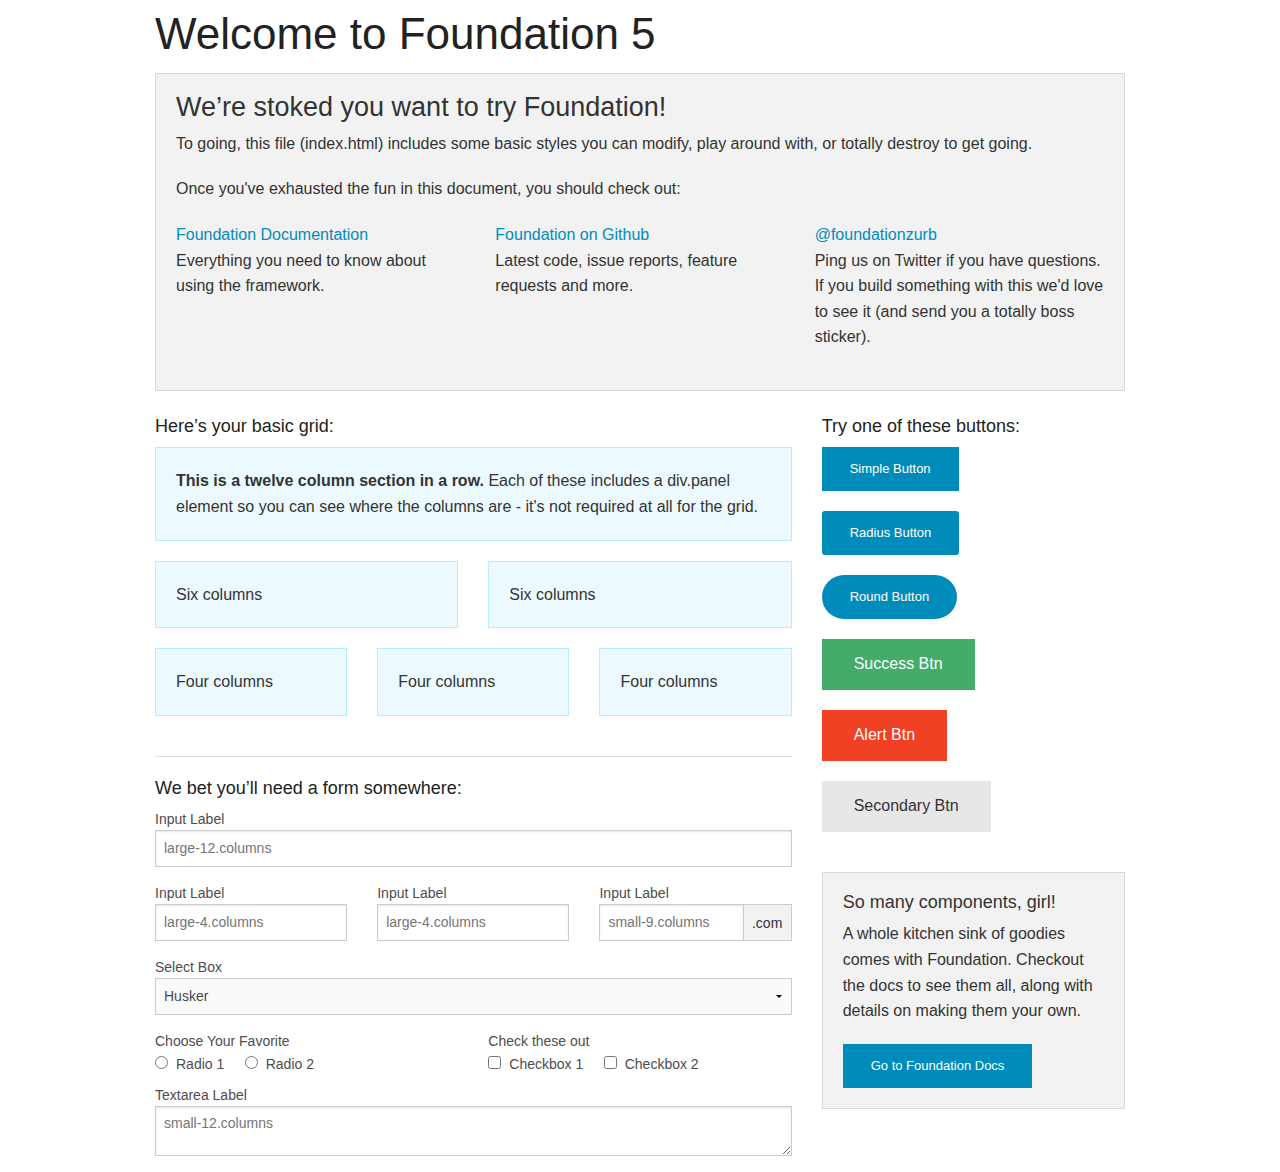
==== back.html @ 6cd672db "auto commit (mixture)" ====
<!doctype html>
<html class="no-js" lang="en">
	<head>
		<meta charset="utf-8" />
		<meta name="viewport" content="width=device-width, initial-scale=1.0" />
		<title>Foundation 5</title>
  		<link href="/assets/css/foundation.min.css" rel="stylesheet" type="text/css" media="all"/>
      <link href="/assets/css/base.min.css" rel="stylesheet" type="text/css" media="all"/>
  		<script src="/bower_components/foundation/js/vendor/modernizr.js"></script>
	</head>
	<body>
		 
  <div class="row">
    <div class="large-12 columns">
      <h1>Welcome to Foundation 5</h1>
    </div>
  </div>

  <div class="row">
    <div class="large-12 columns">
      <div class="panel">
        <h3>We&rsquo;re stoked you want to try Foundation! </h3>
        <p>To going, this file (index.html) includes some basic styles you can modify, play around with, or totally destroy to get going.</p>
        <p>Once you've exhausted the fun in this document, you should check out:</p>
        
        <div class="row">
          <div class="large-4 medium-4 columns">
            <p><a href="http://foundation.zurb.com/docs">Foundation Documentation</a><br />Everything you need to know about using the framework.</p>
          </div>
          <div class="large-4 medium-4 columns">
            <p><a href="http://github.com/zurb/foundation">Foundation on Github</a><br />Latest code, issue reports, feature requests and more.</p>
          </div>
          <div class="large-4 medium-4 columns">
            <p><a href="http://twitter.com/foundationzurb">@foundationzurb</a><br />Ping us on Twitter if you have questions. If you build something with this we'd love to see it (and send you a totally boss sticker).</p>
          </div>
        </div>
      </div>
    </div>
  </div>

  <div class="row">
    <div class="large-8 medium-8 columns">
      <h5>Here&rsquo;s your basic grid:</h5>
      <!-- Grid Example -->

      <div class="row">
        <div class="large-12 columns">
          <div class="callout panel">
            <p><strong>This is a twelve column section in a row.</strong> Each of these includes a div.panel element so you can see where the columns are - it's not required at all for the grid.</p>
          </div>
        </div>
      </div>
      <div class="row">
        <div class="large-6 medium-6 columns">
          <div class="callout panel">
            <p>Six columns</p>
          </div>
        </div>
        <div class="large-6 medium-6 columns">
          <div class="callout panel">
            <p>Six columns</p>
          </div>
        </div>
      </div>
      <div class="row">
        <div class="large-4 medium-4 small-4 columns">
          <div class="callout panel">
            <p>Four columns</p>
          </div>
        </div>
        <div class="large-4 medium-4 small-4 columns">
          <div class="callout panel">
            <p>Four columns</p>
          </div>
        </div>
        <div class="large-4 medium-4 small-4 columns">
          <div class="callout panel">
            <p>Four columns</p>
          </div>
        </div>
      </div>
        
      <hr />
              
      <h5>We bet you&rsquo;ll need a form somewhere:</h5>
      <form>
        <div class="row">
          <div class="large-12 columns">
            <label>Input Label</label>
            <input type="text" placeholder="large-12.columns" />
          </div>
        </div>
        <div class="row">
          <div class="large-4 medium-4 columns">
            <label>Input Label</label>
            <input type="text" placeholder="large-4.columns" />
          </div>
          <div class="large-4 medium-4 columns">
            <label>Input Label</label>
            <input type="text" placeholder="large-4.columns" />
          </div>
          <div class="large-4 medium-4 columns">
            <div class="row collapse">
              <label>Input Label</label>
              <div class="small-9 columns">
                <input type="text" placeholder="small-9.columns" />
              </div>
              <div class="small-3 columns">
                <span class="postfix">.com</span>
              </div>
            </div>
          </div>
        </div>
        <div class="row">
          <div class="large-12 columns">
            <label>Select Box</label>
            <select>
              <option value="husker">Husker</option>
              <option value="starbuck">Starbuck</option>
              <option value="hotdog">Hot Dog</option>
              <option value="apollo">Apollo</option>
            </select>
          </div>
        </div>
        <div class="row">
          <div class="large-6 medium-6 columns">
            <label>Choose Your Favorite</label>
            <input type="radio" name="pokemon" value="Red" id="pokemonRed"><label for="pokemonRed">Radio 1</label>
            <input type="radio" name="pokemon" value="Blue" id="pokemonBlue"><label for="pokemonBlue">Radio 2</label>
          </div>
          <div class="large-6 medium-6 columns">
            <label>Check these out</label>
            <input id="checkbox1" type="checkbox"><label for="checkbox1">Checkbox 1</label>
            <input id="checkbox2" type="checkbox"><label for="checkbox2">Checkbox 2</label>
          </div>
        </div>
        <div class="row">
          <div class="large-12 columns">
            <label>Textarea Label</label>
            <textarea placeholder="small-12.columns"></textarea>
          </div>
        </div>
      </form>
    </div>

    <div class="large-4 medium-4 columns">
      <h5>Try one of these buttons:</h5>
        <p>
          <a href="#" class="small button">Simple Button</a><br/>
          <a href="#" class="small radius button">Radius Button</a><br/>
          <a href="#" class="small round button">Round Button</a><br/>
          <a href="#" class="medium success button">Success Btn</a><br/>
          <a href="#" class="medium alert button">Alert Btn</a><br/>
          <a href="#" class="medium secondary button">Secondary Btn</a>
        </p>      
        <div class="panel">
          <h5>So many components, girl!</h5>
          <p>A whole kitchen sink of goodies comes with Foundation. Checkout the docs to see them all, along with details on making them your own.</p>
          <a href="http://foundation.zurb.com/docs/" class="small button">Go to Foundation Docs</a>          
      </div>
    </div>
  </div>

  		<script src="/bower_components/jquery/dist/jquery.min.js"></script>
<script src="/assets/js/foundation.min.js"></script>
<script>
$(document).foundation();
</script>

	</body>
</html>
---- assets/css/base.min.css ----
figure{margin:0;padding:0}
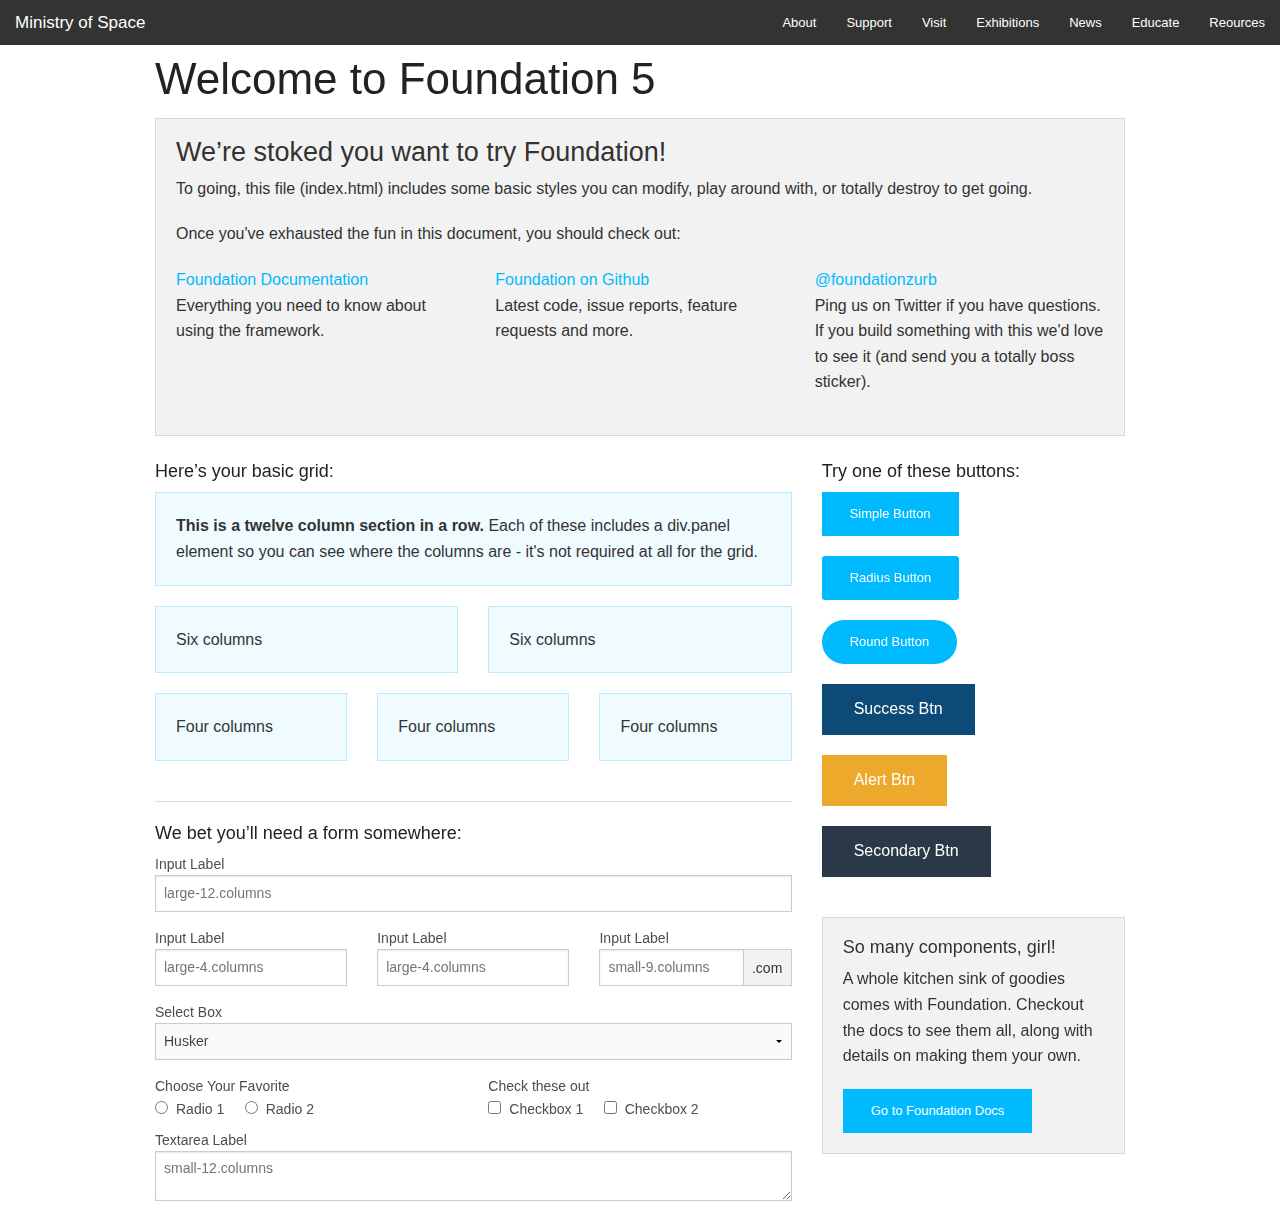
==== commit 93ea02d1: "auto commit (mixture)" ====
--- a/back.html
+++ b/back.html
@@ -4,12 +4,57 @@
 		<meta charset="utf-8" />
 		<meta name="viewport" content="width=device-width, initial-scale=1.0" />
 		<title>Foundation 5</title>
-  		<link href="/assets/css/foundation.min.css" rel="stylesheet" type="text/css" media="all"/>
-      <link href="/assets/css/base.min.css" rel="stylesheet" type="text/css" media="all"/>
+      <link href="/assets/css/app.min.css" rel="stylesheet" type="text/css" media="all"/>
   		<script src="/bower_components/foundation/js/vendor/modernizr.js"></script>
 	</head>
 	<body>
-		 
+    <div class="off-canvas-wrap" data-offcanvas>
+      <div class="inner-wrap">
+      <nav class="tab-bar hide-for-large-up">
+  <section class="left-small">
+    <a class="left-off-canvas-toggle menu-icon" href="#"><span></span></a>
+  </section>
+
+  <section class="middle tab-bar-section">
+    <h1 class="title">Ministry of Space</h1>
+  </section>
+</nav>
+
+<aside class="left-off-canvas-menu">
+  <ul class="off-canvas-list">
+    <li><a href="#">About</a></li>
+    <li><a href="#">Support</a></li>
+    <li><a href="#">Visit</a></li>
+    <li><a href="#">Exhibitions</a></li>
+    <li><a href="#">News</a></li>
+    <li><a href="#">Educate</a></li>
+    <li><a href="#">Reources</a></li>
+  </ul>
+</aside>
+
+<nav class="top-bar show-for-large-up" data-topbar role="navigation">
+  
+  <ul class="title-area">
+    <li class="name">
+      <h1><a href="#">Ministry of Space</a></h1>
+    </li>
+  </ul>
+
+  <section class="top-bar-section">
+    <!-- Right Nav Section -->
+    <ul class="right">
+      <li><a href="#">About</a></li>
+      <li><a href="#">Support</a></li>
+      <li><a href="#">Visit</a></li>
+      <li><a href="#">Exhibitions</a></li>
+      <li><a href="#">News</a></li>
+      <li><a href="#">Educate</a></li>
+      <li><a href="#">Reources</a></li>
+    </ul>
+  </section>
+  
+</nav>
+		   
   <div class="row">
     <div class="large-12 columns">
       <h1>Welcome to Foundation 5</h1>
@@ -167,5 +212,7 @@
 $(document).foundation();
 </script>
 
+      </div>
+    </div> 
 	</body>
 </html>
--- a/assets/css/app.min.css
+++ b/assets/css/app.min.css
@@ -0,0 +1 @@
+@import url(http://fonts.googleapis.com/css?family=Lora:400,700,400italic,700italic);@import url(http://fonts.googleapis.com/css?family=Open+Sans:400,300,600,700);meta.foundation-version{font-family:"../../5.4.7"}meta.foundation-mq-small{font-family:"../../only screen";width:0}meta.foundation-mq-medium{font-family:"/only screen and (min-width:40.063em)/";width:40.063em}meta.foundation-mq-large{font-family:"/only screen and (min-width:64.063em)/";width:64.063em}meta.foundation-mq-xlarge{font-family:"/only screen and (min-width:90.063em)/";width:90.063em}meta.foundation-mq-xxlarge{font-family:"/only screen and (min-width:120.063em)/";width:120.063em}meta.foundation-data-attribute-namespace{font-family:false}body,html{height:100%}*,:after,:before{-webkit-box-sizing:border-box;-moz-box-sizing:border-box;box-sizing:border-box}body,html{font-size:100%}body{background:#fff;color:#222;padding:0;margin:0;font-family:"Helvetica Neue",Helvetica,Roboto,Arial,sans-serif;font-weight:400;font-style:normal;line-height:1.5;position:relative;cursor:auto}a:hover{cursor:pointer}img{max-width:100%;height:auto;-ms-interpolation-mode:bicubic}#map_canvas embed,#map_canvas img,#map_canvas object,.map_canvas embed,.map_canvas img,.map_canvas object{max-width:none!important}.left{float:left!important}.right{float:right!important}.clearfix:after,.clearfix:before{content:" ";display:table}.clearfix:after{clear:both}.hide{display:none!important;visibility:hidden}.invisible{visibility:hidden}.antialiased{-webkit-font-smoothing:antialiased;-moz-osx-font-smoothing:grayscale}img{display:inline-block;vertical-align:middle}textarea{min-height:50px}select{width:100%}.row{width:100%;margin-left:auto;margin-right:auto;margin-top:0;margin-bottom:0;max-width:62.5rem}.row:after,.row:before{content:" ";display:table}.row:after{clear:both}.row.collapse>.column,.row.collapse>.columns{padding-left:0;padding-right:0}.row.collapse .row{margin-left:0;margin-right:0}.row .row{width:auto;margin-left:-.9375rem;margin-right:-.9375rem;margin-top:0;margin-bottom:0;max-width:none}.row .row:after,.row .row:before{content:" ";display:table}.row .row:after{clear:both}.row .row.collapse{width:auto;margin:0;max-width:none}.row .row.collapse:after,.row .row.collapse:before{content:" ";display:table}.row .row.collapse:after{clear:both}.column,.columns{padding-left:.9375rem;padding-right:.9375rem;width:100%;float:left}[class*=column]+[class*=column]:last-child{float:right}[class*=column]+[class*=column].end{float:left}@media only screen{.small-push-0{position:relative;left:0;right:auto}.small-pull-0{position:relative;right:0;left:auto}.small-push-1{position:relative;left:8.33333%;right:auto}.small-pull-1{position:relative;right:8.33333%;left:auto}.small-push-2{position:relative;left:16.66667%;right:auto}.small-pull-2{position:relative;right:16.66667%;left:auto}.small-push-3{position:relative;left:25%;right:auto}.small-pull-3{position:relative;right:25%;left:auto}.small-push-4{position:relative;left:33.33333%;right:auto}.small-pull-4{position:relative;right:33.33333%;left:auto}.small-push-5{position:relative;left:41.66667%;right:auto}.small-pull-5{position:relative;right:41.66667%;left:auto}.small-push-6{position:relative;left:50%;right:auto}.small-pull-6{position:relative;right:50%;left:auto}.small-push-7{position:relative;left:58.33333%;right:auto}.small-pull-7{position:relative;right:58.33333%;left:auto}.small-push-8{position:relative;left:66.66667%;right:auto}.small-pull-8{position:relative;right:66.66667%;left:auto}.small-push-9{position:relative;left:75%;right:auto}.small-pull-9{position:relative;right:75%;left:auto}.small-push-10{position:relative;left:83.33333%;right:auto}.small-pull-10{position:relative;right:83.33333%;left:auto}.small-push-11{position:relative;left:91.66667%;right:auto}.small-pull-11{position:relative;right:91.66667%;left:auto}.column,.columns{position:relative;padding-left:.9375rem;padding-right:.9375rem;float:left}.small-1{width:8.33333%}.small-2{width:16.66667%}.small-3{width:25%}.small-4{width:33.33333%}.small-5{width:41.66667%}.small-6{width:50%}.small-7{width:58.33333%}.small-8{width:66.66667%}.small-9{width:75%}.small-10{width:83.33333%}.small-11{width:91.66667%}.small-12{width:100%}.small-offset-0{margin-left:0!important}.small-offset-1{margin-left:8.33333%!important}.small-offset-2{margin-left:16.66667%!important}.small-offset-3{margin-left:25%!important}.small-offset-4{margin-left:33.33333%!important}.small-offset-5{margin-left:41.66667%!important}.small-offset-6{margin-left:50%!important}.small-offset-7{margin-left:58.33333%!important}.small-offset-8{margin-left:66.66667%!important}.small-offset-9{margin-left:75%!important}.small-offset-10{margin-left:83.33333%!important}.small-offset-11{margin-left:91.66667%!important}.small-reset-order{margin-left:0;margin-right:0;left:auto;right:auto;float:left}.column.small-centered,.columns.small-centered{margin-left:auto;margin-right:auto;float:none}.column.small-uncentered,.columns.small-uncentered{margin-left:0;margin-right:0;float:left}.column.small-centered:last-child,.columns.small-centered:last-child{float:none}.column.small-uncentered:last-child,.columns.small-uncentered:last-child{float:left}.column.small-uncentered.opposite,.columns.small-uncentered.opposite{float:right}}@media only screen and (min-width:40.063em){.medium-push-0{position:relative;left:0;right:auto}.medium-pull-0{position:relative;right:0;left:auto}.medium-push-1{position:relative;left:8.33333%;right:auto}.medium-pull-1{position:relative;right:8.33333%;left:auto}.medium-push-2{position:relative;left:16.66667%;right:auto}.medium-pull-2{position:relative;right:16.66667%;left:auto}.medium-push-3{position:relative;left:25%;right:auto}.medium-pull-3{position:relative;right:25%;left:auto}.medium-push-4{position:relative;left:33.33333%;right:auto}.medium-pull-4{position:relative;right:33.33333%;left:auto}.medium-push-5{position:relative;left:41.66667%;right:auto}.medium-pull-5{position:relative;right:41.66667%;left:auto}.medium-push-6{position:relative;left:50%;right:auto}.medium-pull-6{position:relative;right:50%;left:auto}.medium-push-7{position:relative;left:58.33333%;right:auto}.medium-pull-7{position:relative;right:58.33333%;left:auto}.medium-push-8{position:relative;left:66.66667%;right:auto}.medium-pull-8{position:relative;right:66.66667%;left:auto}.medium-push-9{position:relative;left:75%;right:auto}.medium-pull-9{position:relative;right:75%;left:auto}.medium-push-10{position:relative;left:83.33333%;right:auto}.medium-pull-10{position:relative;right:83.33333%;left:auto}.medium-push-11{position:relative;left:91.66667%;right:auto}.medium-pull-11{position:relative;right:91.66667%;left:auto}.column,.columns{position:relative;padding-left:.9375rem;padding-right:.9375rem;float:left}.medium-1{width:8.33333%}.medium-2{width:16.66667%}.medium-3{width:25%}.medium-4{width:33.33333%}.medium-5{width:41.66667%}.medium-6{width:50%}.medium-7{width:58.33333%}.medium-8{width:66.66667%}.medium-9{width:75%}.medium-10{width:83.33333%}.medium-11{width:91.66667%}.medium-12{width:100%}.medium-offset-0{margin-left:0!important}.medium-offset-1{margin-left:8.33333%!important}.medium-offset-2{margin-left:16.66667%!important}.medium-offset-3{margin-left:25%!important}.medium-offset-4{margin-left:33.33333%!important}.medium-offset-5{margin-left:41.66667%!important}.medium-offset-6{margin-left:50%!important}.medium-offset-7{margin-left:58.33333%!important}.medium-offset-8{margin-left:66.66667%!important}.medium-offset-9{margin-left:75%!important}.medium-offset-10{margin-left:83.33333%!important}.medium-offset-11{margin-left:91.66667%!important}.medium-reset-order{margin-left:0;margin-right:0;left:auto;right:auto;float:left}.column.medium-centered,.columns.medium-centered{margin-left:auto;margin-right:auto;float:none}.column.medium-uncentered,.columns.medium-uncentered{margin-left:0;margin-right:0;float:left}.column.medium-centered:last-child,.columns.medium-centered:last-child{float:none}.column.medium-uncentered:last-child,.columns.medium-uncentered:last-child{float:left}.column.medium-uncentered.opposite,.columns.medium-uncentered.opposite{float:right}.push-0{position:relative;left:0;right:auto}.pull-0{position:relative;right:0;left:auto}.push-1{position:relative;left:8.33333%;right:auto}.pull-1{position:relative;right:8.33333%;left:auto}.push-2{position:relative;left:16.66667%;right:auto}.pull-2{position:relative;right:16.66667%;left:auto}.push-3{position:relative;left:25%;right:auto}.pull-3{position:relative;right:25%;left:auto}.push-4{position:relative;left:33.33333%;right:auto}.pull-4{position:relative;right:33.33333%;left:auto}.push-5{position:relative;left:41.66667%;right:auto}.pull-5{position:relative;right:41.66667%;left:auto}.push-6{position:relative;left:50%;right:auto}.pull-6{position:relative;right:50%;left:auto}.push-7{position:relative;left:58.33333%;right:auto}.pull-7{position:relative;right:58.33333%;left:auto}.push-8{position:relative;left:66.66667%;right:auto}.pull-8{position:relative;right:66.66667%;left:auto}.push-9{position:relative;left:75%;right:auto}.pull-9{position:relative;right:75%;left:auto}.push-10{position:relative;left:83.33333%;right:auto}.pull-10{position:relative;right:83.33333%;left:auto}.push-11{position:relative;left:91.66667%;right:auto}.pull-11{position:relative;right:91.66667%;left:auto}}@media only screen and (min-width:64.063em){.large-push-0{position:relative;left:0;right:auto}.large-pull-0{position:relative;right:0;left:auto}.large-push-1{position:relative;left:8.33333%;right:auto}.large-pull-1{position:relative;right:8.33333%;left:auto}.large-push-2{position:relative;left:16.66667%;right:auto}.large-pull-2{position:relative;right:16.66667%;left:auto}.large-push-3{position:relative;left:25%;right:auto}.large-pull-3{position:relative;right:25%;left:auto}.large-push-4{position:relative;left:33.33333%;right:auto}.large-pull-4{position:relative;right:33.33333%;left:auto}.large-push-5{position:relative;left:41.66667%;right:auto}.large-pull-5{position:relative;right:41.66667%;left:auto}.large-push-6{position:relative;left:50%;right:auto}.large-pull-6{position:relative;right:50%;left:auto}.large-push-7{position:relative;left:58.33333%;right:auto}.large-pull-7{position:relative;right:58.33333%;left:auto}.large-push-8{position:relative;left:66.66667%;right:auto}.large-pull-8{position:relative;right:66.66667%;left:auto}.large-push-9{position:relative;left:75%;right:auto}.large-pull-9{position:relative;right:75%;left:auto}.large-push-10{position:relative;left:83.33333%;right:auto}.large-pull-10{position:relative;right:83.33333%;left:auto}.large-push-11{position:relative;left:91.66667%;right:auto}.large-pull-11{position:relative;right:91.66667%;left:auto}.column,.columns{position:relative;padding-left:.9375rem;padding-right:.9375rem;float:left}.large-1{width:8.33333%}.large-2{width:16.66667%}.large-3{width:25%}.large-4{width:33.33333%}.large-5{width:41.66667%}.large-6{width:50%}.large-7{width:58.33333%}.large-8{width:66.66667%}.large-9{width:75%}.large-10{width:83.33333%}.large-11{width:91.66667%}.large-12{width:100%}.large-offset-0{margin-left:0!important}.large-offset-1{margin-left:8.33333%!important}.large-offset-2{margin-left:16.66667%!important}.large-offset-3{margin-left:25%!important}.large-offset-4{margin-left:33.33333%!important}.large-offset-5{margin-left:41.66667%!important}.large-offset-6{margin-left:50%!important}.large-offset-7{margin-left:58.33333%!important}.large-offset-8{margin-left:66.66667%!important}.large-offset-9{margin-left:75%!important}.large-offset-10{margin-left:83.33333%!important}.large-offset-11{margin-left:91.66667%!important}.large-reset-order{margin-left:0;margin-right:0;left:auto;right:auto;float:left}.column.large-centered,.columns.large-centered{margin-left:auto;margin-right:auto;float:none}.column.large-uncentered,.columns.large-uncentered{margin-left:0;margin-right:0;float:left}.column.large-centered:last-child,.columns.large-centered:last-child{float:none}.column.large-uncentered:last-child,.columns.large-uncentered:last-child{float:left}.column.large-uncentered.opposite,.columns.large-uncentered.opposite{float:right}.push-0{position:relative;left:0;right:auto}.pull-0{position:relative;right:0;left:auto}.push-1{position:relative;left:8.33333%;right:auto}.pull-1{position:relative;right:8.33333%;left:auto}.push-2{position:relative;left:16.66667%;right:auto}.pull-2{position:relative;right:16.66667%;left:auto}.push-3{position:relative;left:25%;right:auto}.pull-3{position:relative;right:25%;left:auto}.push-4{position:relative;left:33.33333%;right:auto}.pull-4{position:relative;right:33.33333%;left:auto}.push-5{position:relative;left:41.66667%;right:auto}.pull-5{position:relative;right:41.66667%;left:auto}.push-6{position:relative;left:50%;right:auto}.pull-6{position:relative;right:50%;left:auto}.push-7{position:relative;left:58.33333%;right:auto}.pull-7{position:relative;right:58.33333%;left:auto}.push-8{position:relative;left:66.66667%;right:auto}.pull-8{position:relative;right:66.66667%;left:auto}.push-9{position:relative;left:75%;right:auto}.pull-9{position:relative;right:75%;left:auto}.push-10{position:relative;left:83.33333%;right:auto}.pull-10{position:relative;right:83.33333%;left:auto}.push-11{position:relative;left:91.66667%;right:auto}.pull-11{position:relative;right:91.66667%;left:auto}}.accordion{margin-bottom:0}.accordion:after,.accordion:before{content:" ";display:table}.accordion:after{clear:both}.accordion .accordion-navigation,.accordion dd{display:block;margin-bottom:0!important}.accordion .accordion-navigation.active>a,.accordion dd.active>a{background:#e8e8e8}.accordion .accordion-navigation>a,.accordion dd>a{background:#EFEFEF;color:#222;padding:1rem;display:block;font-family:"Helvetica Neue",Helvetica,Roboto,Arial,sans-serif;font-size:1rem}.accordion .accordion-navigation>a:hover,.accordion dd>a:hover{background:#e3e3e3}.accordion .accordion-navigation>.content,.accordion dd>.content{display:none;padding:.9375rem}.accordion .accordion-navigation>.content.active,.accordion dd>.content.active{display:block;background:#FFF}.alert-box{border-style:solid;border-width:1px;display:block;font-weight:400;margin-bottom:1.25rem;position:relative;padding:.875rem 1.5rem .875rem .875rem;font-size:.8125rem;transition:opacity 300ms ease-out;background-color:#00baff;border-color:#00a0db;color:#FFF}.alert-box .close{font-size:1.375rem;padding:9px 6px 4px;line-height:0;position:absolute;top:50%;margin-top:-.6875rem;right:.25rem;color:#333;opacity:.3;background:inherit}.alert-box .close:focus,.alert-box .close:hover{opacity:.5}.alert-box.radius{border-radius:3px}.alert-box.round{border-radius:1000px}.alert-box.success{background-color:#0e4a77;border-color:#0c4066;color:#FFF}.alert-box.alert{background-color:#eda92c;border-color:#df9713;color:#FFF}.alert-box.secondary{background-color:#2b3848;border-color:#25303e;color:#FFF}.alert-box.warning{background-color:#f08a24;border-color:#de770f;color:#FFF}.alert-box.info{background-color:#a0d3e8;border-color:#74bfdd;color:#0f1318}.alert-box.alert-close{opacity:0}[class*=block-grid-]{display:block;padding:0;margin:0 -.625rem}[class*=block-grid-]:after,[class*=block-grid-]:before{content:" ";display:table}[class*=block-grid-]:after{clear:both}[class*=block-grid-]>li{display:block;height:auto;float:left;padding:0 .625rem 1.25rem}@media only screen{.small-block-grid-1>li{width:100%;list-style:none}.small-block-grid-1>li:nth-of-type(1n){clear:none}.small-block-grid-1>li:nth-of-type(1n+1){clear:both}.small-block-grid-2>li{width:50%;list-style:none}.small-block-grid-2>li:nth-of-type(1n){clear:none}.small-block-grid-2>li:nth-of-type(2n+1){clear:both}.small-block-grid-3>li{width:33.33333%;list-style:none}.small-block-grid-3>li:nth-of-type(1n){clear:none}.small-block-grid-3>li:nth-of-type(3n+1){clear:both}.small-block-grid-4>li{width:25%;list-style:none}.small-block-grid-4>li:nth-of-type(1n){clear:none}.small-block-grid-4>li:nth-of-type(4n+1){clear:both}.small-block-grid-5>li{width:20%;list-style:none}.small-block-grid-5>li:nth-of-type(1n){clear:none}.small-block-grid-5>li:nth-of-type(5n+1){clear:both}.small-block-grid-6>li{width:16.66667%;list-style:none}.small-block-grid-6>li:nth-of-type(1n){clear:none}.small-block-grid-6>li:nth-of-type(6n+1){clear:both}.small-block-grid-7>li{width:14.28571%;list-style:none}.small-block-grid-7>li:nth-of-type(1n){clear:none}.small-block-grid-7>li:nth-of-type(7n+1){clear:both}.small-block-grid-8>li{width:12.5%;list-style:none}.small-block-grid-8>li:nth-of-type(1n){clear:none}.small-block-grid-8>li:nth-of-type(8n+1){clear:both}.small-block-grid-9>li{width:11.11111%;list-style:none}.small-block-grid-9>li:nth-of-type(1n){clear:none}.small-block-grid-9>li:nth-of-type(9n+1){clear:both}.small-block-grid-10>li{width:10%;list-style:none}.small-block-grid-10>li:nth-of-type(1n){clear:none}.small-block-grid-10>li:nth-of-type(10n+1){clear:both}.small-block-grid-11>li{width:9.09091%;list-style:none}.small-block-grid-11>li:nth-of-type(1n){clear:none}.small-block-grid-11>li:nth-of-type(11n+1){clear:both}.small-block-grid-12>li{width:8.33333%;list-style:none}.small-block-grid-12>li:nth-of-type(1n){clear:none}.small-block-grid-12>li:nth-of-type(12n+1){clear:both}}@media only screen and (min-width:40.063em){.medium-block-grid-1>li{width:100%;list-style:none}.medium-block-grid-1>li:nth-of-type(1n){clear:none}.medium-block-grid-1>li:nth-of-type(1n+1){clear:both}.medium-block-grid-2>li{width:50%;list-style:none}.medium-block-grid-2>li:nth-of-type(1n){clear:none}.medium-block-grid-2>li:nth-of-type(2n+1){clear:both}.medium-block-grid-3>li{width:33.33333%;list-style:none}.medium-block-grid-3>li:nth-of-type(1n){clear:none}.medium-block-grid-3>li:nth-of-type(3n+1){clear:both}.medium-block-grid-4>li{width:25%;list-style:none}.medium-block-grid-4>li:nth-of-type(1n){clear:none}.medium-block-grid-4>li:nth-of-type(4n+1){clear:both}.medium-block-grid-5>li{width:20%;list-style:none}.medium-block-grid-5>li:nth-of-type(1n){clear:none}.medium-block-grid-5>li:nth-of-type(5n+1){clear:both}.medium-block-grid-6>li{width:16.66667%;list-style:none}.medium-block-grid-6>li:nth-of-type(1n){clear:none}.medium-block-grid-6>li:nth-of-type(6n+1){clear:both}.medium-block-grid-7>li{width:14.28571%;list-style:none}.medium-block-grid-7>li:nth-of-type(1n){clear:none}.medium-block-grid-7>li:nth-of-type(7n+1){clear:both}.medium-block-grid-8>li{width:12.5%;list-style:none}.medium-block-grid-8>li:nth-of-type(1n){clear:none}.medium-block-grid-8>li:nth-of-type(8n+1){clear:both}.medium-block-grid-9>li{width:11.11111%;list-style:none}.medium-block-grid-9>li:nth-of-type(1n){clear:none}.medium-block-grid-9>li:nth-of-type(9n+1){clear:both}.medium-block-grid-10>li{width:10%;list-style:none}.medium-block-grid-10>li:nth-of-type(1n){clear:none}.medium-block-grid-10>li:nth-of-type(10n+1){clear:both}.medium-block-grid-11>li{width:9.09091%;list-style:none}.medium-block-grid-11>li:nth-of-type(1n){clear:none}.medium-block-grid-11>li:nth-of-type(11n+1){clear:both}.medium-block-grid-12>li{width:8.33333%;list-style:none}.medium-block-grid-12>li:nth-of-type(1n){clear:none}.medium-block-grid-12>li:nth-of-type(12n+1){clear:both}}@media only screen and (min-width:64.063em){.large-block-grid-1>li{width:100%;list-style:none}.large-block-grid-1>li:nth-of-type(1n){clear:none}.large-block-grid-1>li:nth-of-type(1n+1){clear:both}.large-block-grid-2>li{width:50%;list-style:none}.large-block-grid-2>li:nth-of-type(1n){clear:none}.large-block-grid-2>li:nth-of-type(2n+1){clear:both}.large-block-grid-3>li{width:33.33333%;list-style:none}.large-block-grid-3>li:nth-of-type(1n){clear:none}.large-block-grid-3>li:nth-of-type(3n+1){clear:both}.large-block-grid-4>li{width:25%;list-style:none}.large-block-grid-4>li:nth-of-type(1n){clear:none}.large-block-grid-4>li:nth-of-type(4n+1){clear:both}.large-block-grid-5>li{width:20%;list-style:none}.large-block-grid-5>li:nth-of-type(1n){clear:none}.large-block-grid-5>li:nth-of-type(5n+1){clear:both}.large-block-grid-6>li{width:16.66667%;list-style:none}.large-block-grid-6>li:nth-of-type(1n){clear:none}.large-block-grid-6>li:nth-of-type(6n+1){clear:both}.large-block-grid-7>li{width:14.28571%;list-style:none}.large-block-grid-7>li:nth-of-type(1n){clear:none}.large-block-grid-7>li:nth-of-type(7n+1){clear:both}.large-block-grid-8>li{width:12.5%;list-style:none}.large-block-grid-8>li:nth-of-type(1n){clear:none}.large-block-grid-8>li:nth-of-type(8n+1){clear:both}.large-block-grid-9>li{width:11.11111%;list-style:none}.large-block-grid-9>li:nth-of-type(1n){clear:none}.large-block-grid-9>li:nth-of-type(9n+1){clear:both}.large-block-grid-10>li{width:10%;list-style:none}.large-block-grid-10>li:nth-of-type(1n){clear:none}.large-block-grid-10>li:nth-of-type(10n+1){clear:both}.large-block-grid-11>li{width:9.09091%;list-style:none}.large-block-grid-11>li:nth-of-type(1n){clear:none}.large-block-grid-11>li:nth-of-type(11n+1){clear:both}.large-block-grid-12>li{width:8.33333%;list-style:none}.large-block-grid-12>li:nth-of-type(1n){clear:none}.large-block-grid-12>li:nth-of-type(12n+1){clear:both}}.breadcrumbs{display:block;padding:.5625rem .875rem;overflow:hidden;margin-left:0;list-style:none;border-style:solid;border-width:1px;background-color:#90a4bd;border-color:#7b93b0;border-radius:3px}.breadcrumbs>*{margin:0;float:left;font-size:.6875rem;line-height:.6875rem;text-transform:uppercase;color:#00baff}.breadcrumbs>:focus a,.breadcrumbs>:hover a{text-decoration:underline}.breadcrumbs>* a{color:#00baff}.breadcrumbs>.current,.breadcrumbs>.current a{cursor:default;color:#333}.breadcrumbs>.current:focus,.breadcrumbs>.current:focus a,.breadcrumbs>.current:hover,.breadcrumbs>.current:hover a{text-decoration:none}.breadcrumbs>.unavailable,.breadcrumbs>.unavailable a{color:#999}.breadcrumbs>.unavailable a:focus,.breadcrumbs>.unavailable:focus,.breadcrumbs>.unavailable:hover,.breadcrumbs>.unavailable:hover a{text-decoration:none;color:#999;cursor:default}.breadcrumbs>:before{content:"/";color:#AAA;margin:0 .75rem;position:relative;top:1px}.breadcrumbs>:first-child:before{content:" ";margin:0}[aria-label=breadcrumbs] [aria-hidden=true]:after{content:"/"}.button,button{border-style:solid;border-width:0;cursor:pointer;font-family:"Helvetica Neue",Helvetica,Roboto,Arial,sans-serif;font-weight:400;line-height:normal;margin:0 0 1.25rem;position:relative;text-decoration:none;text-align:center;-webkit-appearance:none;-webkit-border-radius:0;display:inline-block;padding-top:1rem;padding-right:2rem;padding-bottom:1.0625rem;padding-left:2rem;font-size:1rem;background-color:#00baff;border-color:#0095cc;color:#FFF;transition:background-color 300ms ease-out}.button:focus,.button:hover,button:focus,button:hover{background-color:#0095cc;color:#FFF}.button.secondary,button.secondary{background-color:#2b3848;border-color:#222d3a;color:#FFF}.button.secondary:focus,.button.secondary:hover,button.secondary:focus,button.secondary:hover{background-color:#222d3a;color:#FFF}.button.success,button.success{background-color:#0e4a77;border-color:#0b3b5f;color:#FFF}.button.success:focus,.button.success:hover,button.success:focus,button.success:hover{background-color:#0b3b5f;color:#FFF}.button.alert,button.alert{background-color:#eda92c;border-color:#cf8c12;color:#FFF}.button.alert:focus,.button.alert:hover,button.alert:focus,button.alert:hover{background-color:#cf8c12;color:#FFF}.button.warning,button.warning{background-color:#f08a24;border-color:#cf6e0e;color:#FFF}.button.warning:focus,.button.warning:hover,button.warning:focus,button.warning:hover{background-color:#cf6e0e;color:#FFF}.button.info,button.info{background-color:#a0d3e8;border-color:#61b6d9;color:#333}.button.info:focus,.button.info:hover,button.info:focus,button.info:hover{background-color:#61b6d9;color:#FFF}.button.large,button.large{padding-top:1.125rem;padding-right:2.25rem;padding-bottom:1.1875rem;padding-left:2.25rem;font-size:1.25rem}.button.small,button.small{padding-top:.875rem;padding-right:1.75rem;padding-bottom:.9375rem;padding-left:1.75rem;font-size:.8125rem}.button.tiny,button.tiny{padding-top:.625rem;padding-right:1.25rem;padding-bottom:.6875rem;padding-left:1.25rem;font-size:.6875rem}.button.expand,button.expand{padding-right:0;padding-left:0;width:100%}.button.left-align,button.left-align{text-align:left;text-indent:.75rem}.button.right-align,button.right-align{text-align:right;padding-right:.75rem}.button.radius,button.radius{border-radius:3px}.button.round,button.round{border-radius:1000px}.button.disabled,.button[disabled],button.disabled,button[disabled]{background-color:#00baff;border-color:#0095cc;color:#FFF;cursor:default;opacity:.7;box-shadow:none}.button.disabled:focus,.button.disabled:hover,.button[disabled]:focus,.button[disabled]:hover,button.disabled:focus,button.disabled:hover,button[disabled]:focus,button[disabled]:hover{color:#FFF;background-color:#00baff}.button.disabled.secondary,.button[disabled].secondary,button.disabled.secondary,button[disabled].secondary{background-color:#2b3848;border-color:#222d3a;color:#FFF;cursor:default;opacity:.7;box-shadow:none}.button.disabled.secondary:focus,.button.disabled.secondary:hover,.button[disabled].secondary:focus,.button[disabled].secondary:hover,button.disabled.secondary:focus,button.disabled.secondary:hover,button[disabled].secondary:focus,button[disabled].secondary:hover{color:#FFF;background-color:#2b3848}.button.disabled.success,.button[disabled].success,button.disabled.success,button[disabled].success{background-color:#0e4a77;border-color:#0b3b5f;color:#FFF;cursor:default;opacity:.7;box-shadow:none}.button.disabled.success:focus,.button.disabled.success:hover,.button[disabled].success:focus,.button[disabled].success:hover,button.disabled.success:focus,button.disabled.success:hover,button[disabled].success:focus,button[disabled].success:hover{color:#FFF;background-color:#0e4a77}.button.disabled.alert,.button[disabled].alert,button.disabled.alert,button[disabled].alert{background-color:#eda92c;border-color:#cf8c12;color:#FFF;cursor:default;opacity:.7;box-shadow:none}.button.disabled.alert:focus,.button.disabled.alert:hover,.button[disabled].alert:focus,.button[disabled].alert:hover,button.disabled.alert:focus,button.disabled.alert:hover,button[disabled].alert:focus,button[disabled].alert:hover{color:#FFF;background-color:#eda92c}.button.disabled.warning,.button[disabled].warning,button.disabled.warning,button[disabled].warning{background-color:#f08a24;border-color:#cf6e0e;color:#FFF;cursor:default;opacity:.7;box-shadow:none}.button.disabled.warning:focus,.button.disabled.warning:hover,.button[disabled].warning:focus,.button[disabled].warning:hover,button.disabled.warning:focus,button.disabled.warning:hover,button[disabled].warning:focus,button[disabled].warning:hover{color:#FFF;background-color:#f08a24}.button.disabled.info,.button[disabled].info,button.disabled.info,button[disabled].info{background-color:#a0d3e8;border-color:#61b6d9;color:#333;cursor:default;opacity:.7;box-shadow:none}.button.disabled.info:focus,.button.disabled.info:hover,.button[disabled].info:focus,.button[disabled].info:hover,button.disabled.info:focus,button.disabled.info:hover,button[disabled].info:focus,button[disabled].info:hover{color:#FFF;background-color:#a0d3e8}button::-moz-focus-inner{border:0;padding:0}@media only screen and (min-width:40.063em){.button,button{display:inline-block}}.button-group{list-style:none;margin:0;left:0}.button-group:after,.button-group:before{content:" ";display:table}.button-group:after{clear:both}.button-group>li{margin:0 -2px;display:inline-block}.button-group>li .button,.button-group>li>button{border-left:1px solid;border-color:rgba(255,255,255,.5)}.button-group>li:first-child .button,.button-group>li:first-child button{border-left:0}.button-group.stack>li{display:inline-block;display:block;margin:0;float:none}.button-group.stack>li .button,.button-group.stack>li>button{border-left:1px solid}.button-group.stack>li:first-child .button,.button-group.stack>li:first-child button{border-left:0}.button-group.stack>li .button,.button-group.stack>li>button{border-top:1px solid;border-color:rgba(255,255,255,.5);border-left-width:0;margin:0;display:block}.button-group.stack>li:first-child .button,.button-group.stack>li:first-child button{border-top:0}.button-group.stack-for-small>li{margin:0 -2px;display:inline-block}.button-group.stack-for-small>li .button,.button-group.stack-for-small>li>button{border-left:1px solid;border-color:rgba(255,255,255,.5)}.button-group.stack-for-small>li:first-child .button,.button-group.stack-for-small>li:first-child button{border-left:0}@media only screen and (max-width:40em){.button-group.stack-for-small>li{display:inline-block;display:block;margin:0}.button-group.stack-for-small>li .button,.button-group.stack-for-small>li>button{border-left:1px solid}.button-group.stack-for-small>li:first-child .button,.button-group.stack-for-small>li:first-child button{border-left:0}.button-group.stack-for-small>li .button,.button-group.stack-for-small>li>button{border-top:1px solid;border-color:rgba(255,255,255,.5);border-left-width:0;margin:0;display:block}.button-group.stack-for-small>li:first-child .button,.button-group.stack-for-small>li:first-child button{border-top:0}}.button-group.radius>*{margin:0 -2px;display:inline-block}.button-group.radius>* .button,.button-group.radius>*>button{border-left:1px solid;border-color:rgba(255,255,255,.5)}.button-group.radius>:first-child .button,.button-group.radius>:first-child button{border-left:0}.button-group.radius>*,.button-group.radius>*>.button,.button-group.radius>*>a,.button-group.radius>*>button{border-radius:0}.button-group.radius>:first-child,.button-group.radius>:first-child>.button,.button-group.radius>:first-child>a,.button-group.radius>:first-child>button{-webkit-border-bottom-left-radius:3px;-webkit-border-top-left-radius:3px;border-bottom-left-radius:3px;border-top-left-radius:3px}.button-group.radius>:last-child,.button-group.radius>:last-child>.button,.button-group.radius>:last-child>a,.button-group.radius>:last-child>button{-webkit-border-bottom-right-radius:3px;-webkit-border-top-right-radius:3px;border-bottom-right-radius:3px;border-top-right-radius:3px}.button-group.radius.stack>*{display:inline-block;display:block;margin:0}.button-group.radius.stack>* .button,.button-group.radius.stack>*>button{border-left:1px solid}.button-group.radius.stack>:first-child .button,.button-group.radius.stack>:first-child button{border-left:0}.button-group.radius.stack>* .button,.button-group.radius.stack>*>button{border-top:1px solid;border-color:rgba(255,255,255,.5);border-left-width:0;margin:0;display:block}.button-group.radius.stack>:first-child .button,.button-group.radius.stack>:first-child button{border-top:0}.button-group.radius.stack>*,.button-group.radius.stack>*>.button,.button-group.radius.stack>*>a,.button-group.radius.stack>*>button{border-radius:0}.button-group.radius.stack>:first-child,.button-group.radius.stack>:first-child>.button,.button-group.radius.stack>:first-child>a,.button-group.radius.stack>:first-child>button{-webkit-top-left-radius:3px;-webkit-top-right-radius:3px;border-top-left-radius:3px;border-top-right-radius:3px}.button-group.radius.stack>:last-child,.button-group.radius.stack>:last-child>.button,.button-group.radius.stack>:last-child>a,.button-group.radius.stack>:last-child>button{-webkit-bottom-left-radius:3px;-webkit-bottom-right-radius:3px;border-bottom-left-radius:3px;border-bottom-right-radius:3px}@media only screen and (min-width:40.063em){.button-group.radius.stack-for-small>*{margin:0 -2px;display:inline-block}.button-group.radius.stack-for-small>* .button,.button-group.radius.stack-for-small>*>button{border-left:1px solid;border-color:rgba(255,255,255,.5)}.button-group.radius.stack-for-small>:first-child .button,.button-group.radius.stack-for-small>:first-child button{border-left:0}.button-group.radius.stack-for-small>*,.button-group.radius.stack-for-small>*>.button,.button-group.radius.stack-for-small>*>a,.button-group.radius.stack-for-small>*>button{border-radius:0}.button-group.radius.stack-for-small>:first-child,.button-group.radius.stack-for-small>:first-child>.button,.button-group.radius.stack-for-small>:first-child>a,.button-group.radius.stack-for-small>:first-child>button{-webkit-border-bottom-left-radius:3px;-webkit-border-top-left-radius:3px;border-bottom-left-radius:3px;border-top-left-radius:3px}.button-group.radius.stack-for-small>:last-child,.button-group.radius.stack-for-small>:last-child>.button,.button-group.radius.stack-for-small>:last-child>a,.button-group.radius.stack-for-small>:last-child>button{-webkit-border-bottom-right-radius:3px;-webkit-border-top-right-radius:3px;border-bottom-right-radius:3px;border-top-right-radius:3px}}@media only screen and (max-width:40em){.button-group.radius.stack-for-small>*{display:inline-block;display:block;margin:0}.button-group.radius.stack-for-small>* .button,.button-group.radius.stack-for-small>*>button{border-left:1px solid}.button-group.radius.stack-for-small>:first-child .button,.button-group.radius.stack-for-small>:first-child button{border-left:0}.button-group.radius.stack-for-small>* .button,.button-group.radius.stack-for-small>*>button{border-top:1px solid;border-color:rgba(255,255,255,.5);border-left-width:0;margin:0;display:block}.button-group.radius.stack-for-small>:first-child .button,.button-group.radius.stack-for-small>:first-child button{border-top:0}.button-group.radius.stack-for-small>*,.button-group.radius.stack-for-small>*>.button,.button-group.radius.stack-for-small>*>a,.button-group.radius.stack-for-small>*>button{border-radius:0}.button-group.radius.stack-for-small>:first-child,.button-group.radius.stack-for-small>:first-child>.button,.button-group.radius.stack-for-small>:first-child>a,.button-group.radius.stack-for-small>:first-child>button{-webkit-top-left-radius:3px;-webkit-top-right-radius:3px;border-top-left-radius:3px;border-top-right-radius:3px}.button-group.radius.stack-for-small>:last-child,.button-group.radius.stack-for-small>:last-child>.button,.button-group.radius.stack-for-small>:last-child>a,.button-group.radius.stack-for-small>:last-child>button{-webkit-bottom-left-radius:3px;-webkit-bottom-right-radius:3px;border-bottom-left-radius:3px;border-bottom-right-radius:3px}}.button-group.round>*{margin:0 -2px;display:inline-block}.button-group.round>* .button,.button-group.round>*>button{border-left:1px solid;border-color:rgba(255,255,255,.5)}.button-group.round>:first-child .button,.button-group.round>:first-child button{border-left:0}.button-group.round>*,.button-group.round>*>.button,.button-group.round>*>a,.button-group.round>*>button{border-radius:0}.button-group.round>:first-child,.button-group.round>:first-child>.button,.button-group.round>:first-child>a,.button-group.round>:first-child>button{-webkit-border-bottom-left-radius:1000px;-webkit-border-top-left-radius:1000px;border-bottom-left-radius:1000px;border-top-left-radius:1000px}.button-group.round>:last-child,.button-group.round>:last-child>.button,.button-group.round>:last-child>a,.button-group.round>:last-child>button{-webkit-border-bottom-right-radius:1000px;-webkit-border-top-right-radius:1000px;border-bottom-right-radius:1000px;border-top-right-radius:1000px}.button-group.round.stack>*{display:inline-block;display:block;margin:0}.button-group.round.stack>* .button,.button-group.round.stack>*>button{border-left:1px solid}.button-group.round.stack>:first-child .button,.button-group.round.stack>:first-child button{border-left:0}.button-group.round.stack>* .button,.button-group.round.stack>*>button{border-top:1px solid;border-color:rgba(255,255,255,.5);border-left-width:0;margin:0;display:block}.button-group.round.stack>:first-child .button,.button-group.round.stack>:first-child button{border-top:0}.button-group.round.stack>*,.button-group.round.stack>*>.button,.button-group.round.stack>*>a,.button-group.round.stack>*>button{border-radius:0}.button-group.round.stack>:first-child,.button-group.round.stack>:first-child>.button,.button-group.round.stack>:first-child>a,.button-group.round.stack>:first-child>button{-webkit-top-left-radius:1rem;-webkit-top-right-radius:1rem;border-top-left-radius:1rem;border-top-right-radius:1rem}.button-group.round.stack>:last-child,.button-group.round.stack>:last-child>.button,.button-group.round.stack>:last-child>a,.button-group.round.stack>:last-child>button{-webkit-bottom-left-radius:1rem;-webkit-bottom-right-radius:1rem;border-bottom-left-radius:1rem;border-bottom-right-radius:1rem}@media only screen and (min-width:40.063em){.button-group.round.stack-for-small>*{margin:0 -2px;display:inline-block}.button-group.round.stack-for-small>* .button,.button-group.round.stack-for-small>*>button{border-left:1px solid;border-color:rgba(255,255,255,.5)}.button-group.round.stack-for-small>:first-child .button,.button-group.round.stack-for-small>:first-child button{border-left:0}.button-group.round.stack-for-small>*,.button-group.round.stack-for-small>*>.button,.button-group.round.stack-for-small>*>a,.button-group.round.stack-for-small>*>button{border-radius:0}.button-group.round.stack-for-small>:first-child,.button-group.round.stack-for-small>:first-child>.button,.button-group.round.stack-for-small>:first-child>a,.button-group.round.stack-for-small>:first-child>button{-webkit-border-bottom-left-radius:1000px;-webkit-border-top-left-radius:1000px;border-bottom-left-radius:1000px;border-top-left-radius:1000px}.button-group.round.stack-for-small>:last-child,.button-group.round.stack-for-small>:last-child>.button,.button-group.round.stack-for-small>:last-child>a,.button-group.round.stack-for-small>:last-child>button{-webkit-border-bottom-right-radius:1000px;-webkit-border-top-right-radius:1000px;border-bottom-right-radius:1000px;border-top-right-radius:1000px}}@media only screen and (max-width:40em){.button-group.round.stack-for-small>*{display:inline-block;display:block;margin:0}.button-group.round.stack-for-small>* .button,.button-group.round.stack-for-small>*>button{border-left:1px solid}.button-group.round.stack-for-small>:first-child .button,.button-group.round.stack-for-small>:first-child button{border-left:0}.button-group.round.stack-for-small>* .button,.button-group.round.stack-for-small>*>button{border-top:1px solid;border-color:rgba(255,255,255,.5);border-left-width:0;margin:0;display:block}.button-group.round.stack-for-small>:first-child .button,.button-group.round.stack-for-small>:first-child button{border-top:0}.button-group.round.stack-for-small>*,.button-group.round.stack-for-small>*>.button,.button-group.round.stack-for-small>*>a,.button-group.round.stack-for-small>*>button{border-radius:0}.button-group.round.stack-for-small>:first-child,.button-group.round.stack-for-small>:first-child>.button,.button-group.round.stack-for-small>:first-child>a,.button-group.round.stack-for-small>:first-child>button{-webkit-top-left-radius:1rem;-webkit-top-right-radius:1rem;border-top-left-radius:1rem;border-top-right-radius:1rem}.button-group.round.stack-for-small>:last-child,.button-group.round.stack-for-small>:last-child>.button,.button-group.round.stack-for-small>:last-child>a,.button-group.round.stack-for-small>:last-child>button{-webkit-bottom-left-radius:1rem;-webkit-bottom-right-radius:1rem;border-bottom-left-radius:1rem;border-bottom-right-radius:1rem}}.button-group.even-2 li{margin:0 -2px;display:inline-block;width:50%}.button-group.even-2 li .button,.button-group.even-2 li>button{border-left:1px solid;border-color:rgba(255,255,255,.5)}.button-group.even-2 li:first-child .button,.button-group.even-2 li:first-child button{border-left:0}.button-group.even-2 li .button,.button-group.even-2 li button{width:100%}.button-group.even-3 li{margin:0 -2px;display:inline-block;width:33.33333%}.button-group.even-3 li .button,.button-group.even-3 li>button{border-left:1px solid;border-color:rgba(255,255,255,.5)}.button-group.even-3 li:first-child .button,.button-group.even-3 li:first-child button{border-left:0}.button-group.even-3 li .button,.button-group.even-3 li button{width:100%}.button-group.even-4 li{margin:0 -2px;display:inline-block;width:25%}.button-group.even-4 li .button,.button-group.even-4 li>button{border-left:1px solid;border-color:rgba(255,255,255,.5)}.button-group.even-4 li:first-child .button,.button-group.even-4 li:first-child button{border-left:0}.button-group.even-4 li .button,.button-group.even-4 li button{width:100%}.button-group.even-5 li{margin:0 -2px;display:inline-block;width:20%}.button-group.even-5 li .button,.button-group.even-5 li>button{border-left:1px solid;border-color:rgba(255,255,255,.5)}.button-group.even-5 li:first-child .button,.button-group.even-5 li:first-child button{border-left:0}.button-group.even-5 li .button,.button-group.even-5 li button{width:100%}.button-group.even-6 li{margin:0 -2px;display:inline-block;width:16.66667%}.button-group.even-6 li .button,.button-group.even-6 li>button{border-left:1px solid;border-color:rgba(255,255,255,.5)}.button-group.even-6 li:first-child .button,.button-group.even-6 li:first-child button{border-left:0}.button-group.even-6 li .button,.button-group.even-6 li button{width:100%}.button-group.even-7 li{margin:0 -2px;display:inline-block;width:14.28571%}.button-group.even-7 li .button,.button-group.even-7 li>button{border-left:1px solid;border-color:rgba(255,255,255,.5)}.button-group.even-7 li:first-child .button,.button-group.even-7 li:first-child button{border-left:0}.button-group.even-7 li .button,.button-group.even-7 li button{width:100%}.button-group.even-8 li{margin:0 -2px;display:inline-block;width:12.5%}.button-group.even-8 li .button,.button-group.even-8 li>button{border-left:1px solid;border-color:rgba(255,255,255,.5)}.button-group.even-8 li:first-child .button,.button-group.even-8 li:first-child button{border-left:0}.button-group.even-8 li .button,.button-group.even-8 li button{width:100%}.button-bar:after,.button-bar:before{content:" ";display:table}.button-bar:after{clear:both}.button-bar .button-group{float:left;margin-right:.625rem}.button-bar .button-group div{overflow:hidden}.clearing-thumbs,[data-clearing]{margin-bottom:0;margin-left:0;list-style:none}.clearing-thumbs:after,.clearing-thumbs:before,[data-clearing]:after,[data-clearing]:before{content:" ";display:table}.clearing-thumbs:after,[data-clearing]:after{clear:both}.clearing-thumbs li,[data-clearing] li{float:left;margin-right:10px}.clearing-thumbs[class*=block-grid-] li,[data-clearing][class*=block-grid-] li{margin-right:0}.clearing-blackout{background:#333;position:fixed;width:100%;height:100%;top:0;left:0;z-index:998}.clearing-blackout .clearing-close{display:block}.clearing-container{position:relative;z-index:998;height:100%;overflow:hidden;margin:0}.clearing-touch-label{position:absolute;top:50%;left:50%;color:#AAA;font-size:.6em}.visible-img{height:95%;position:relative}.visible-img img{position:absolute;left:50%;top:50%;margin-left:-50%;max-height:100%;max-width:100%}.clearing-caption{color:#CCC;font-size:.875em;line-height:1.3;margin-bottom:0;text-align:center;bottom:0;background:#333;width:100%;padding:10px 30px 20px;position:absolute;left:0}.clearing-close{z-index:999;padding-left:20px;padding-top:10px;font-size:30px;line-height:1;color:#CCC;display:none}.clearing-close:focus,.clearing-close:hover{color:#CCC}.clearing-assembled .clearing-container{height:100%}.clearing-assembled .clearing-container .carousel>ul,.clearing-feature li{display:none}.clearing-feature li.clearing-featured-img{display:block}@media only screen and (min-width:40.063em){.clearing-main-next,.clearing-main-prev{position:absolute;height:100%;width:40px;top:0}.clearing-main-next>span,.clearing-main-prev>span{position:absolute;top:50%;display:block;width:0;height:0;border:solid 12px}.clearing-main-next>span:hover,.clearing-main-prev>span:hover{opacity:.8}.clearing-main-prev{left:0}.clearing-main-prev>span{left:5px;border-color:transparent;border-right-color:#CCC}.clearing-main-next{right:0}.clearing-main-next>span{border-color:transparent;border-left-color:#CCC}.clearing-main-next.disabled,.clearing-main-prev.disabled{opacity:.3}.clearing-assembled .clearing-container .carousel{background:rgba(51,51,51,.8);height:120px;margin-top:10px;text-align:center}.clearing-assembled .clearing-container .carousel>ul{display:inline-block;z-index:999;height:100%;position:relative;float:none}.clearing-assembled .clearing-container .carousel>ul li{display:block;width:120px;min-height:inherit;float:left;overflow:hidden;margin-right:0;padding:0;position:relative;cursor:pointer;opacity:.4;clear:none}.clearing-assembled .clearing-container .carousel>ul li.fix-height img{height:100%;max-width:none}.clearing-assembled .clearing-container .carousel>ul li a.th{border:none;box-shadow:none;display:block}.clearing-assembled .clearing-container .carousel>ul li img{cursor:pointer!important;width:100%!important}.clearing-assembled .clearing-container .carousel>ul li.visible{opacity:1}.clearing-assembled .clearing-container .carousel>ul li:hover{opacity:.8}.clearing-assembled .clearing-container .visible-img{background:#333;overflow:hidden;height:85%}.clearing-close{position:absolute;top:10px;right:20px;padding-left:0;padding-top:0}}.f-dropdown{position:absolute;left:-9999px;list-style:none;margin-left:0;outline:0;width:100%;max-height:none;height:auto;background:#FFF;border:solid 1px #ccc;font-size:.875rem;z-index:89;margin-top:2px;max-width:200px}.f-dropdown>:first-child{margin-top:0}.f-dropdown>:last-child{margin-bottom:0}.f-dropdown:before{content:"";display:block;width:0;height:0;border:inset 6px;border-color:transparent transparent #FFF;border-bottom-style:solid;position:absolute;top:-12px;left:10px;z-index:89}.f-dropdown:after{content:"";display:block;width:0;height:0;border:inset 7px;border-color:transparent transparent #ccc;border-bottom-style:solid;position:absolute;top:-14px;left:9px;z-index:88}.f-dropdown.right:before{left:auto;right:10px}.f-dropdown.right:after{left:auto;right:9px}.f-dropdown.drop-right{position:absolute;left:-9999px;list-style:none;outline:0;width:100%;max-height:none;height:auto;background:#FFF;border:solid 1px #ccc;font-size:.875rem;z-index:89;margin-top:0;margin-left:2px;max-width:200px}.f-dropdown.drop-right>:first-child{margin-top:0}.f-dropdown.drop-right>:last-child{margin-bottom:0}.f-dropdown.drop-right:before{content:"";display:block;width:0;height:0;border:inset 6px;border-color:transparent #FFF transparent transparent;border-right-style:solid;position:absolute;top:10px;left:-12px;z-index:89}.f-dropdown.drop-right:after{content:"";display:block;width:0;height:0;border:inset 7px;border-color:transparent #ccc transparent transparent;border-right-style:solid;position:absolute;top:9px;left:-14px;z-index:88}.f-dropdown.drop-left{position:absolute;left:-9999px;list-style:none;outline:0;width:100%;max-height:none;height:auto;background:#FFF;border:solid 1px #ccc;font-size:.875rem;z-index:89;margin-top:0;margin-left:-2px;max-width:200px}.f-dropdown.drop-left>:first-child{margin-top:0}.f-dropdown.drop-left>:last-child{margin-bottom:0}.f-dropdown.drop-left:before{content:"";display:block;width:0;height:0;border:inset 6px;border-color:transparent transparent transparent #FFF;border-left-style:solid;position:absolute;top:10px;right:-12px;left:auto;z-index:89}.f-dropdown.drop-left:after{content:"";display:block;width:0;height:0;border:inset 7px;border-color:transparent transparent transparent #ccc;border-left-style:solid;position:absolute;top:9px;right:-14px;left:auto;z-index:88}.f-dropdown.drop-top{position:absolute;left:-9999px;list-style:none;outline:0;width:100%;max-height:none;height:auto;background:#FFF;border:solid 1px #ccc;font-size:.875rem;z-index:89;margin-top:-2px;margin-left:0;max-width:200px}.f-dropdown.drop-top>:first-child{margin-top:0}.f-dropdown.drop-top>:last-child{margin-bottom:0}.f-dropdown.drop-top:before{content:"";display:block;width:0;height:0;border:inset 6px;border-color:#FFF transparent transparent;border-top-style:solid;position:absolute;top:auto;bottom:-12px;left:10px;right:auto;z-index:89}.f-dropdown.drop-top:after{content:"";display:block;width:0;height:0;border:inset 7px;border-color:#ccc transparent transparent;border-top-style:solid;position:absolute;top:auto;bottom:-14px;left:9px;right:auto;z-index:88}.f-dropdown li{font-size:.875rem;cursor:pointer;line-height:1.125rem;margin:0}.f-dropdown li:focus,.f-dropdown li:hover{background:#EEE}.f-dropdown li.radius{border-radius:3px}.f-dropdown li a{display:block;padding:.5rem;color:#555}.f-dropdown.content{position:absolute;left:-9999px;list-style:none;margin-left:0;outline:0;padding:1.25rem;width:100%;height:auto;max-height:none;background:#FFF;border:solid 1px #ccc;font-size:.875rem;z-index:89;max-width:200px}.f-dropdown.content>:first-child{margin-top:0}.f-dropdown.content>:last-child{margin-bottom:0}.f-dropdown.tiny{max-width:200px}.f-dropdown.small{max-width:300px}.f-dropdown.medium{max-width:500px}.f-dropdown.large{max-width:800px}.f-dropdown.mega{width:100%!important;max-width:100%!important}.f-dropdown.mega.open{left:0!important}.dropdown.button,button.dropdown{position:relative;outline:0;padding-right:3.5625rem}.dropdown.button::after,button.dropdown::after{position:absolute;content:"";width:0;height:0;display:block;border-style:solid;top:50%;border-width:.375rem;right:1.40625rem;margin-top:-.15625rem;border-color:#FFF transparent transparent}.dropdown.button.tiny,button.dropdown.tiny{padding-right:2.625rem}.dropdown.button.tiny:after,button.dropdown.tiny:after{border-width:.375rem;right:1.125rem;margin-top:-.125rem}.dropdown.button.tiny::after,button.dropdown.tiny::after{border-color:#FFF transparent transparent}.dropdown.button.small,button.dropdown.small{padding-right:3.0625rem}.dropdown.button.small::after,button.dropdown.small::after{border-width:.4375rem;right:1.3125rem;margin-top:-.15625rem;border-color:#FFF transparent transparent}.dropdown.button.large,button.dropdown.large{padding-right:3.625rem}.dropdown.button.large::after,button.dropdown.large::after{border-width:.3125rem;right:1.71875rem;margin-top:-.15625rem;border-color:#FFF transparent transparent}.dropdown.button.secondary:after,button.dropdown.secondary:after{border-color:#333 transparent transparent}.flex-video{position:relative;padding-top:1.5625rem;padding-bottom:67.5%;height:0;margin-bottom:1rem;overflow:hidden}.flex-video.widescreen{padding-bottom:56.34%}.flex-video.vimeo{padding-top:0}.flex-video embed,.flex-video iframe,.flex-video object,.flex-video video{position:absolute;top:0;left:0;width:100%;height:100%}form .row .row{margin:0 -.5rem}form .row .row .column,form .row .row .columns{padding:0 .5rem}form .row .row.collapse{margin:0}form .row .row.collapse .column,form .row .row.collapse .columns{padding:0}form .row .row.collapse input{-webkit-border-bottom-right-radius:0;-webkit-border-top-right-radius:0;border-bottom-right-radius:0;border-top-right-radius:0}form .row input.column,form .row input.columns,form .row textarea.column,form .row textarea.columns{padding-left:.5rem}label{font-size:.875rem;color:#4d4d4d;cursor:pointer;display:block;font-weight:400;line-height:1.5;margin-bottom:0}label.right{float:none!important;text-align:right}label.inline{margin:0 0 1rem;padding:.5625rem 0}label small{text-transform:capitalize;color:#676767}.postfix,.prefix{display:block;position:relative;z-index:2;text-align:center;width:100%;padding-top:0;padding-bottom:0;border-style:solid;border-width:1px;overflow:hidden;font-size:.875rem;height:2.3125rem;line-height:2.3125rem}.postfix.button,.prefix.button{padding-left:0;padding-right:0;padding-top:0;padding-bottom:0;text-align:center;line-height:2.125rem;border:none}.prefix.button.radius{border-radius:0;-webkit-border-bottom-left-radius:3px;-webkit-border-top-left-radius:3px;border-bottom-left-radius:3px;border-top-left-radius:3px}.postfix.button.radius{border-radius:0;-webkit-border-bottom-right-radius:3px;-webkit-border-top-right-radius:3px;border-bottom-right-radius:3px;border-top-right-radius:3px}.prefix.button.round{border-radius:0;-webkit-border-bottom-left-radius:1000px;-webkit-border-top-left-radius:1000px;border-bottom-left-radius:1000px;border-top-left-radius:1000px}.postfix.button.round{border-radius:0;-webkit-border-bottom-right-radius:1000px;-webkit-border-top-right-radius:1000px;border-bottom-right-radius:1000px;border-top-right-radius:1000px}label.prefix,span.prefix{background:#f2f2f2;border-right:none;color:#333;border-color:#ccc}label.postfix,span.postfix{background:#f2f2f2;border-left:none;color:#333;border-color:#ccc}input[type=color],input[type=date],input[type=datetime-local],input[type=datetime],input[type=email],input[type=month],input[type=number],input[type=password],input[type=search],input[type=tel],input[type=text],input[type=time],input[type=url],input[type=week],textarea{-webkit-appearance:none;-webkit-border-radius:0;background-color:#FFF;font-family:inherit;border-style:solid;border-width:1px;border-color:#ccc;box-shadow:inset 0 1px 2px rgba(0,0,0,.1);color:rgba(0,0,0,.75);display:block;font-size:.875rem;margin:0 0 1rem;padding:.5rem;height:2.3125rem;width:100%;-webkit-box-sizing:border-box;-moz-box-sizing:border-box;box-sizing:border-box;transition:box-shadow .45s,border-color .45s ease-in-out}input[type=color]:focus,input[type=date]:focus,input[type=datetime-local]:focus,input[type=datetime]:focus,input[type=email]:focus,input[type=month]:focus,input[type=number]:focus,input[type=password]:focus,input[type=search]:focus,input[type=tel]:focus,input[type=text]:focus,input[type=time]:focus,input[type=url]:focus,input[type=week]:focus,textarea:focus{box-shadow:0 0 5px #999;background:#fafafa;border-color:#999;outline:0}fieldset[disabled] input[type=color],fieldset[disabled] input[type=date],fieldset[disabled] input[type=datetime-local],fieldset[disabled] input[type=datetime],fieldset[disabled] input[type=email],fieldset[disabled] input[type=month],fieldset[disabled] input[type=number],fieldset[disabled] input[type=password],fieldset[disabled] input[type=search],fieldset[disabled] input[type=tel],fieldset[disabled] input[type=text],fieldset[disabled] input[type=time],fieldset[disabled] input[type=url],fieldset[disabled] input[type=week],fieldset[disabled] textarea,input[type=color]:disabled,input[type=color][disabled],input[type=color][readonly],input[type=date]:disabled,input[type=date][disabled],input[type=date][readonly],input[type=datetime-local]:disabled,input[type=datetime-local][disabled],input[type=datetime-local][readonly],input[type=datetime]:disabled,input[type=datetime][disabled],input[type=datetime][readonly],input[type=email]:disabled,input[type=email][disabled],input[type=email][readonly],input[type=month]:disabled,input[type=month][disabled],input[type=month][readonly],input[type=number]:disabled,input[type=number][disabled],input[type=number][readonly],input[type=password]:disabled,input[type=password][disabled],input[type=password][readonly],input[type=search]:disabled,input[type=search][disabled],input[type=search][readonly],input[type=tel]:disabled,input[type=tel][disabled],input[type=tel][readonly],input[type=text]:disabled,input[type=text][disabled],input[type=text][readonly],input[type=time]:disabled,input[type=time][disabled],input[type=time][readonly],input[type=url]:disabled,input[type=url][disabled],input[type=url][readonly],input[type=week]:disabled,input[type=week][disabled],input[type=week][readonly],textarea:disabled,textarea[disabled],textarea[readonly]{background-color:#DDD;cursor:default}input[type=color].radius,input[type=date].radius,input[type=datetime-local].radius,input[type=datetime].radius,input[type=email].radius,input[type=month].radius,input[type=number].radius,input[type=password].radius,input[type=search].radius,input[type=tel].radius,input[type=text].radius,input[type=time].radius,input[type=url].radius,input[type=week].radius,textarea.radius{border-radius:3px}form .row .prefix-radius.row.collapse input,form .row .prefix-radius.row.collapse select,form .row .prefix-radius.row.collapse textarea{border-radius:0;-webkit-border-bottom-right-radius:3px;-webkit-border-top-right-radius:3px;border-bottom-right-radius:3px;border-top-right-radius:3px}form .row .postfix-radius.row.collapse input,form .row .postfix-radius.row.collapse select,form .row .postfix-radius.row.collapse textarea,form .row .prefix-radius.row.collapse .prefix{border-radius:0;-webkit-border-bottom-left-radius:3px;-webkit-border-top-left-radius:3px;border-bottom-left-radius:3px;border-top-left-radius:3px}form .row .postfix-radius.row.collapse .postfix{border-radius:0;-webkit-border-bottom-right-radius:3px;-webkit-border-top-right-radius:3px;border-bottom-right-radius:3px;border-top-right-radius:3px}form .row .prefix-round.row.collapse input,form .row .prefix-round.row.collapse select,form .row .prefix-round.row.collapse textarea{border-radius:0;-webkit-border-bottom-right-radius:1000px;-webkit-border-top-right-radius:1000px;border-bottom-right-radius:1000px;border-top-right-radius:1000px}form .row .postfix-round.row.collapse input,form .row .postfix-round.row.collapse select,form .row .postfix-round.row.collapse textarea,form .row .prefix-round.row.collapse .prefix{border-radius:0;-webkit-border-bottom-left-radius:1000px;-webkit-border-top-left-radius:1000px;border-bottom-left-radius:1000px;border-top-left-radius:1000px}form .row .postfix-round.row.collapse .postfix{border-radius:0;-webkit-border-bottom-right-radius:1000px;-webkit-border-top-right-radius:1000px;border-bottom-right-radius:1000px;border-top-right-radius:1000px}input[type=submit]{-webkit-appearance:none;-webkit-border-radius:0}textarea[rows]{height:auto}textarea{max-width:100%}select{-webkit-appearance:none!important;-webkit-border-radius:0;background-color:#FAFAFA;background-image:url([data-uri]);background-position:100% center;background-repeat:no-repeat;border-style:solid;border-width:1px;border-color:#ccc;padding:.5rem;font-size:.875rem;font-family:"Helvetica Neue",Helvetica,Roboto,Arial,sans-serif;color:rgba(0,0,0,.75);line-height:normal;border-radius:0;height:2.3125rem}select::-ms-expand{display:none}select.radius{border-radius:3px}select:hover{background-color:#f3f3f3;border-color:#999}select:disabled{background-color:#DDD;cursor:default}input[type=checkbox],input[type=file],input[type=radio],select{margin:0 0 1rem}input[type=checkbox]+label,input[type=radio]+label{display:inline-block;margin-left:.5rem;margin-right:1rem;margin-bottom:0;vertical-align:baseline}input[type=file]{width:100%}fieldset{border:1px solid #DDD;padding:1.25rem;margin:1.125rem 0}fieldset legend{font-weight:700;background:#FFF;padding:0 .1875rem;margin:0;margin-left:-.1875rem}[data-abide] .error small.error,[data-abide] .error span.error,[data-abide] small.error,[data-abide] span.error{display:block;padding:.375rem .5625rem .5625rem;margin-top:-1px;margin-bottom:1rem;font-size:.75rem;font-weight:400;font-style:italic;background:#eda92c;color:#FFF}[data-abide] small.error,[data-abide] span.error{display:none}small.error,span.error{display:block;padding:.375rem .5625rem .5625rem;margin-top:-1px;margin-bottom:1rem;font-size:.75rem;font-weight:400;font-style:italic;background:#eda92c;color:#FFF}.error input,.error select,.error textarea{margin-bottom:0}.error input[type=checkbox],.error input[type=radio]{margin-bottom:1rem}.error label,.error label.error{color:#eda92c}.error small.error{display:block;padding:.375rem .5625rem .5625rem;margin-top:-1px;margin-bottom:1rem;font-size:.75rem;font-weight:400;font-style:italic;background:#eda92c;color:#FFF}.error>label>small{color:#676767;background:0 0;padding:0;text-transform:capitalize;font-style:normal;font-size:60%;margin:0;display:inline}.error span.error-message{display:block}input.error,select.error,textarea.error{margin-bottom:0}label.error{color:#eda92c}.icon-bar{width:100%;font-size:0;display:inline-block;background:#333}.icon-bar>*{text-align:center;width:25%;margin:0 auto;display:block;float:left}.icon-bar>* i,.icon-bar>* img{display:block;margin:0 auto}.icon-bar>* i{vertical-align:middle}.icon-bar.label-right>* i,.icon-bar.label-right>* img{margin:0 .0625rem 0 0;display:inline-block}.icon-bar.label-right>* i+label,.icon-bar.label-right>* img+label{margin-top:0}.icon-bar.label-right>* label{display:inline-block}.icon-bar.vertical.label-right>*{text-align:left}.icon-bar.small-vertical,.icon-bar.vertical{height:100%;width:auto}.icon-bar.small-vertical .item,.icon-bar.vertical .item{width:auto;margin:auto;float:none}@media only screen and (min-width:40.063em){.icon-bar.medium-vertical{height:100%;width:auto}.icon-bar.medium-vertical .item{width:auto;margin:auto;float:none}}@media only screen and (min-width:64.063em){.icon-bar.large-vertical{height:100%;width:auto}.icon-bar.large-vertical .item{width:auto;margin:auto;float:none}}.icon-bar>*{font-size:1rem;padding:1.25rem}.icon-bar>* i+label,.icon-bar>* img+label{margin-top:.0625rem}.icon-bar>* i{font-size:1.875rem}.icon-bar>* img{width:1.875rem;height:1.875rem}.icon-bar>:hover{background:#00baff}.icon-bar>* i,.icon-bar>* label{color:#FFF}.icon-bar.two-up .item{width:50%}.icon-bar.two-up.small-vertical .item,.icon-bar.two-up.vertical .item{width:auto}@media only screen and (min-width:40.063em){.icon-bar.two-up.medium-vertical .item{width:auto}}@media only screen and (min-width:64.063em){.icon-bar.two-up.large-vertical .item{width:auto}}.icon-bar.three-up .item{width:33.3333%}.icon-bar.three-up.small-vertical .item,.icon-bar.three-up.vertical .item{width:auto}@media only screen and (min-width:40.063em){.icon-bar.three-up.medium-vertical .item{width:auto}}@media only screen and (min-width:64.063em){.icon-bar.three-up.large-vertical .item{width:auto}}.icon-bar.four-up .item{width:25%}.icon-bar.four-up.small-vertical .item,.icon-bar.four-up.vertical .item{width:auto}@media only screen and (min-width:40.063em){.icon-bar.four-up.medium-vertical .item{width:auto}}@media only screen and (min-width:64.063em){.icon-bar.four-up.large-vertical .item{width:auto}}.icon-bar.five-up .item{width:20%}.icon-bar.five-up.small-vertical .item,.icon-bar.five-up.vertical .item{width:auto}@media only screen and (min-width:40.063em){.icon-bar.five-up.medium-vertical .item{width:auto}}@media only screen and (min-width:64.063em){.icon-bar.five-up.large-vertical .item{width:auto}}.icon-bar.six-up .item{width:16.66667%}.icon-bar.six-up.small-vertical .item,.icon-bar.six-up.vertical .item{width:auto}@media only screen and (min-width:40.063em){.icon-bar.six-up.medium-vertical .item{width:auto}}@media only screen and (min-width:64.063em){.icon-bar.six-up.large-vertical .item{width:auto}}.inline-list{margin:0 auto 1.0625rem;margin-left:-1.375rem;margin-right:0;padding:0;list-style:none;overflow:hidden}.inline-list>li{list-style:none;float:left;margin-left:1.375rem;display:block}.inline-list>li>*{display:block}.joyride-list{display:none}.joyride-tip-guide{display:none;position:absolute;background:#333;color:#FFF;z-index:101;top:0;left:2.5%;font-family:inherit;font-weight:400;width:95%}.lt-ie9 .joyride-tip-guide{max-width:800px;left:50%;margin-left:-400px}.joyride-content-wrapper{width:100%;padding:1.125rem 1.25rem 1.5rem}.joyride-content-wrapper .button{margin-bottom:0!important}.joyride-content-wrapper .joyride-prev-tip{margin-right:10px}.joyride-tip-guide .joyride-nub{display:block;position:absolute;left:22px;width:0;height:0;border:10px solid #333}.joyride-tip-guide .joyride-nub.top{border-top-style:solid;border-color:#333;border-top-color:transparent!important;border-left-color:transparent!important;border-right-color:transparent!important;top:-20px}.joyride-tip-guide .joyride-nub.bottom{border-bottom-style:solid;border-color:#333!important;border-bottom-color:transparent!important;border-left-color:transparent!important;border-right-color:transparent!important;bottom:-20px}.joyride-tip-guide .joyride-nub.right{right:-20px}.joyride-tip-guide .joyride-nub.left{left:-20px}.joyride-tip-guide h1,.joyride-tip-guide h2,.joyride-tip-guide h3,.joyride-tip-guide h4,.joyride-tip-guide h5,.joyride-tip-guide h6{line-height:1.25;margin:0;font-weight:700;color:#FFF}.joyride-tip-guide p{margin:0 0 1.125rem;font-size:.875rem;line-height:1.3}.joyride-timer-indicator-wrap{width:50px;height:3px;border:solid 1px #555;position:absolute;right:1.0625rem;bottom:1rem}.joyride-timer-indicator{display:block;width:0;height:inherit;background:#666}.joyride-close-tip{position:absolute;right:12px;top:10px;color:#777!important;text-decoration:none;font-size:24px;font-weight:400;line-height:.5!important}.joyride-close-tip:focus,.joyride-close-tip:hover{color:#EEE!important}.joyride-modal-bg{position:fixed;height:100%;width:100%;background:0 0;background:rgba(0,0,0,.5);z-index:100;display:none;top:0;left:0;cursor:pointer}.joyride-expose-wrapper{background-color:#FFF;position:absolute;border-radius:3px;z-index:102;box-shadow:0 0 15px #FFF}.joyride-expose-cover{background:0 0;border-radius:3px;position:absolute;z-index:9999;top:0;left:0}@media only screen and (min-width:40.063em){.joyride-tip-guide{width:300px;left:inherit}.joyride-tip-guide .joyride-nub.bottom{border-color:#333!important;border-bottom-color:transparent!important;border-left-color:transparent!important;border-right-color:transparent!important;bottom:-20px}.joyride-tip-guide .joyride-nub.right{border-color:#333!important;border-top-color:transparent!important;border-right-color:transparent!important;border-bottom-color:transparent!important;top:22px;left:auto;right:-20px}.joyride-tip-guide .joyride-nub.left{border-color:#333!important;border-top-color:transparent!important;border-left-color:transparent!important;border-bottom-color:transparent!important;top:22px;left:-20px;right:auto}}.keystroke,kbd{background-color:#ededed;border-color:#ddd;color:#222;border-style:solid;border-width:1px;margin:0;font-family:Consolas,Menlo,Courier,monospace;font-size:inherit;padding:.125rem .25rem 0;border-radius:3px}.label{font-weight:400;font-family:"Helvetica Neue",Helvetica,Roboto,Arial,sans-serif;text-align:center;text-decoration:none;line-height:1;white-space:nowrap;display:inline-block;position:relative;margin-bottom:inherit;padding:.25rem .5rem;font-size:.6875rem;background-color:#00baff;color:#FFF}.label.radius{border-radius:3px}.label.round{border-radius:1000px}.label.alert{background-color:#eda92c;color:#FFF}.label.warning{background-color:#f08a24;color:#FFF}.label.success{background-color:#0e4a77;color:#FFF}.label.secondary{background-color:#2b3848;color:#FFF}.label.info{background-color:#a0d3e8;color:#333}[data-magellan-expedition-clone],[data-magellan-expedition]{background:#FFF;z-index:50;min-width:100%;padding:10px}[data-magellan-expedition-clone] .sub-nav,[data-magellan-expedition-clone] .sub-nav dd,[data-magellan-expedition] .sub-nav,[data-magellan-expedition] .sub-nav dd{margin-bottom:0}[data-magellan-expedition-clone] .sub-nav a,[data-magellan-expedition] .sub-nav a{line-height:1.8em}@-webkit-keyframes rotate{from{-webkit-transform:rotate(0deg)}to{-webkit-transform:rotate(360deg)}}@-moz-keyframes rotate{from{-moz-transform:rotate(0deg)}to{-moz-transform:rotate(360deg)}}@-o-keyframes rotate{from{-o-transform:rotate(0deg)}to{-o-transform:rotate(360deg)}}@keyframes rotate{from{transform:rotate(0deg)}to{transform:rotate(360deg)}}.slideshow-wrapper{position:relative}.slideshow-wrapper ul{list-style-type:none;margin:0}.slideshow-wrapper ul li,.slideshow-wrapper ul li .orbit-caption{display:none}.slideshow-wrapper ul li:first-child{display:block}.slideshow-wrapper .orbit-container{background-color:transparent}.slideshow-wrapper .orbit-container li,.slideshow-wrapper .orbit-container li .orbit-caption{display:block}.slideshow-wrapper .orbit-container .orbit-bullets li{display:inline-block}.slideshow-wrapper .preloader{display:block;width:40px;height:40px;position:absolute;top:50%;left:50%;margin-top:-20px;margin-left:-20px;border:solid 3px;border-color:#555 #FFF;border-radius:1000px;animation-name:rotate;animation-duration:1.5s;animation-iteration-count:infinite;animation-timing-function:linear}.orbit-container{overflow:hidden;width:100%;position:relative;background:0 0}.orbit-container .orbit-slides-container{list-style:none;margin:0;padding:0;position:relative;-webkit-transform:translateZ(0)}.orbit-container .orbit-slides-container img{display:block;max-width:100%}.orbit-container .orbit-slides-container>*{position:absolute;top:0;width:100%;margin-left:100%}.orbit-container .orbit-slides-container>:first-child{margin-left:0}.orbit-container .orbit-slides-container>* .orbit-caption{position:absolute;bottom:0;background-color:rgba(51,51,51,.8);color:#FFF;width:100%;padding:.625rem .875rem;font-size:.875rem}.orbit-container .orbit-slide-number{position:absolute;top:10px;left:10px;font-size:12px;color:#FFF;background:0 0;z-index:10}.orbit-container .orbit-slide-number span{font-weight:700;padding:.3125rem}.orbit-container .orbit-timer{position:absolute;top:12px;right:10px;height:6px;width:100px;z-index:10}.orbit-container .orbit-timer .orbit-progress{height:3px;background-color:rgba(255,255,255,.3);display:block;width:0;position:relative;right:20px;top:5px}.orbit-container .orbit-timer>span{display:none;position:absolute;top:0;right:0;width:11px;height:14px;border:solid 4px #FFF;border-top:none;border-bottom:none}.orbit-container .orbit-timer.paused>span{right:-4px;top:0;width:11px;height:14px;border:inset 8px;border-left-style:solid;border-color:transparent;border-left-color:#FFF}.orbit-container .orbit-timer.paused>span.dark{border-left-color:#333}.orbit-container:hover .orbit-timer>span{display:block}.orbit-container .orbit-next,.orbit-container .orbit-prev{position:absolute;top:45%;margin-top:-25px;width:36px;height:60px;line-height:50px;color:#fff;background-color:transparent;text-indent:-9999px!important;z-index:10}.orbit-container .orbit-next:hover,.orbit-container .orbit-prev:hover{background-color:rgba(0,0,0,.3)}.orbit-container .orbit-next>span,.orbit-container .orbit-prev>span{position:absolute;top:50%;margin-top:-10px;display:block;width:0;height:0;border:inset 10px}.orbit-container .orbit-prev{left:0}.orbit-container .orbit-prev>span{border-right-style:solid;border-color:transparent;border-right-color:#FFF}.orbit-container .orbit-prev:hover>span{border-right-color:#FFF}.orbit-container .orbit-next{right:0}.orbit-container .orbit-next>span{border-color:transparent;border-left-style:solid;border-left-color:#FFF;left:50%;margin-left:-4px}.orbit-container .orbit-next:hover>span{border-left-color:#FFF}.orbit-bullets-container{text-align:center}.orbit-bullets{margin:0 auto 30px;overflow:hidden;position:relative;top:10px;float:none;text-align:center;display:block}.orbit-bullets li{cursor:pointer;display:inline-block;width:.5625rem;height:.5625rem;background:#CCC;float:none;margin-right:6px;border-radius:1000px}.orbit-bullets li.active{background:#999}.orbit-bullets li:last-child{margin-right:0}.touch .orbit-bullets,.touch .orbit-container .orbit-next,.touch .orbit-container .orbit-prev{display:none}@media only screen and (min-width:40.063em){.touch .orbit-container .orbit-next,.touch .orbit-container .orbit-prev{display:inherit}.touch .orbit-bullets{display:block}}@media only screen and (max-width:40em){.orbit-stack-on-small .orbit-slides-container{height:auto!important}.orbit-stack-on-small .orbit-slides-container>*{position:relative;margin:0!important;opacity:1!important}.orbit-bullets,.orbit-next,.orbit-prev,.orbit-stack-on-small .orbit-slide-number,.orbit-timer{display:none}}ul.pagination{display:block;min-height:1.5rem;margin-left:-.3125rem}ul.pagination li{height:1.5rem;color:#222;font-size:.875rem;margin-left:.3125rem}ul.pagination li a,ul.pagination li button{display:block;padding:.0625rem .625rem;color:#999;background:0 0;border-radius:3px;font-weight:400;font-size:1em;line-height:inherit;transition:background-color 300ms ease-out}ul.pagination li a:focus,ul.pagination li button:focus,ul.pagination li:hover a,ul.pagination li:hover button{background:#e6e6e6}ul.pagination li.unavailable a,ul.pagination li.unavailable button{cursor:default;color:#999}ul.pagination li.unavailable a:focus,ul.pagination li.unavailable button:focus,ul.pagination li.unavailable:hover a,ul.pagination li.unavailable:hover button{background:0 0}ul.pagination li.current a,ul.pagination li.current button{background:#00baff;color:#FFF;font-weight:700;cursor:default}ul.pagination li.current a:focus,ul.pagination li.current a:hover,ul.pagination li.current button:focus,ul.pagination li.current button:hover{background:#00baff}ul.pagination li{float:left;display:block}.pagination-centered{text-align:center}.pagination-centered ul.pagination li{float:none;display:inline-block}.panel{border-style:solid;border-width:1px;border-color:#d8d8d8;margin-bottom:1.25rem;padding:1.25rem;background:#f2f2f2;color:#333}.panel>:first-child{margin-top:0}.panel>:last-child{margin-bottom:0}.panel dl,.panel h1,.panel h2,.panel h3,.panel h4,.panel h5,.panel h6,.panel li,.panel p{color:#333}.panel h1,.panel h2,.panel h3,.panel h4,.panel h5,.panel h6{line-height:1;margin-bottom:.625rem}.panel h1.subheader,.panel h2.subheader,.panel h3.subheader,.panel h4.subheader,.panel h5.subheader,.panel h6.subheader{line-height:1.4}.panel.callout{border-style:solid;border-width:1px;border-color:#b9ecff;margin-bottom:1.25rem;padding:1.25rem;background:#f0fbff;color:#333}.panel.callout>:first-child{margin-top:0}.panel.callout>:last-child{margin-bottom:0}.panel.callout dl,.panel.callout h1,.panel.callout h2,.panel.callout h3,.panel.callout h4,.panel.callout h5,.panel.callout h6,.panel.callout li,.panel.callout p{color:#333}.panel.callout h1,.panel.callout h2,.panel.callout h3,.panel.callout h4,.panel.callout h5,.panel.callout h6{line-height:1;margin-bottom:.625rem}.panel.callout h1.subheader,.panel.callout h2.subheader,.panel.callout h3.subheader,.panel.callout h4.subheader,.panel.callout h5.subheader,.panel.callout h6.subheader{line-height:1.4}.panel.callout a:not(.button){color:#00baff}.panel.radius{border-radius:3px}.pricing-table{border:solid 1px #DDD;margin-left:0;margin-bottom:1.25rem}.pricing-table *{list-style:none;line-height:1}.pricing-table .title{background-color:#333;padding:.9375rem 1.25rem;text-align:center;color:#EEE;font-weight:400;font-size:1rem;font-family:"Helvetica Neue",Helvetica,Roboto,Arial,sans-serif}.pricing-table .price{background-color:#F6F6F6;padding:.9375rem 1.25rem;text-align:center;color:#333;font-weight:400;font-size:2rem;font-family:"Helvetica Neue",Helvetica,Roboto,Arial,sans-serif}.pricing-table .description{background-color:#FFF;padding:.9375rem;text-align:center;color:#777;font-size:.75rem;font-weight:400;line-height:1.4;border-bottom:dotted 1px #DDD}.pricing-table .bullet-item{background-color:#FFF;padding:.9375rem;text-align:center;color:#333;font-size:.875rem;font-weight:400;border-bottom:dotted 1px #DDD}.pricing-table .cta-button{background-color:#FFF;text-align:center;padding:1.25rem 1.25rem 0}.progress{background-color:#F6F6F6;height:1.5625rem;border:1px solid #fff;padding:.125rem;margin-bottom:.625rem}.progress .meter{background:#00baff;height:100%;display:block}.progress.secondary .meter{background:#2b3848;height:100%;display:block}.progress.success .meter{background:#0e4a77;height:100%;display:block}.progress.alert .meter{background:#eda92c;height:100%;display:block}.progress.radius{border-radius:3px}.progress.radius .meter{border-radius:2px}.progress.round{border-radius:1000px}.progress.round .meter{border-radius:999px}.range-slider{display:block;position:relative;width:100%;height:1rem;border:1px solid #DDD;margin:1.25rem 0;-ms-touch-action:none;touch-action:none;background:#FAFAFA}.range-slider.vertical-range{position:relative;border:1px solid #DDD;margin:1.25rem 0;-ms-touch-action:none;touch-action:none;display:inline-block;width:1rem;height:12.5rem}.range-slider.vertical-range .range-slider-handle{margin-top:0;margin-left:-.5rem;position:absolute;bottom:-10.5rem}.range-slider.vertical-range .range-slider-active-segment{width:.875rem;height:auto;bottom:0}.range-slider.radius{background:#FAFAFA;border-radius:3px}.range-slider.radius .range-slider-handle{background:#00baff;border-radius:3px}.range-slider.radius .range-slider-handle:hover{background:#00a4e0}.range-slider.round{background:#FAFAFA;border-radius:1000px}.range-slider.round .range-slider-handle{background:#00baff;border-radius:1000px}.range-slider.round .range-slider-handle:hover{background:#00a4e0}.range-slider.disabled,.range-slider[disabled]{background:#FAFAFA;cursor:default;opacity:.7}.range-slider.disabled .range-slider-handle,.range-slider[disabled] .range-slider-handle{background:#00baff;cursor:default;opacity:.7}.range-slider.disabled .range-slider-handle:hover,.range-slider[disabled] .range-slider-handle:hover{background:#00a4e0}.range-slider-active-segment{display:inline-block;position:absolute;height:.875rem;background:#2b3747}.range-slider-handle{display:inline-block;position:absolute;z-index:1;top:-.3125rem;width:2rem;height:1.375rem;border:1px solid none;cursor:pointer;-ms-touch-action:manipulation;touch-action:manipulation;background:#00baff}.range-slider-handle:hover{background:#00a4e0}.reveal-modal-bg{position:fixed;top:0;bottom:0;right:0;background:#000;background:rgba(0,0,0,.45);z-index:1004;display:none;left:0}.reveal-modal,dialog{visibility:hidden;display:none;position:absolute;z-index:1005;width:100vw;top:0;border-radius:3px;left:0;background-color:#FFF;border:solid 1px #666;box-shadow:0 0 10px rgba(0,0,0,.4);padding:1.875rem}@media only screen and (max-width:40em){.reveal-modal,dialog{min-height:100vh}}.reveal-modal .column,.reveal-modal .columns,dialog .column,dialog .columns{min-width:0}.reveal-modal>:first-child,dialog>:first-child{margin-top:0}.reveal-modal>:last-child,dialog>:last-child{margin-bottom:0}@media only screen and (min-width:40.063em){.reveal-modal,dialog{width:80%;max-width:62.5rem;left:0;right:0;margin:0 auto}}@media only screen and (min-width:40.063em){.reveal-modal,dialog{top:6.25rem}}.reveal-modal.radius,dialog.radius{border-radius:3px}.reveal-modal.round,dialog.round{border-radius:1000px}.reveal-modal.collapse,dialog.collapse{padding:0}@media only screen and (min-width:40.063em){.reveal-modal.tiny,dialog.tiny{width:30%;max-width:62.5rem;left:0;right:0;margin:0 auto}}@media only screen and (min-width:40.063em){.reveal-modal.small,dialog.small{width:40%;max-width:62.5rem;left:0;right:0;margin:0 auto}}@media only screen and (min-width:40.063em){.reveal-modal.medium,dialog.medium{width:60%;max-width:62.5rem;left:0;right:0;margin:0 auto}}@media only screen and (min-width:40.063em){.reveal-modal.large,dialog.large{width:70%;max-width:62.5rem;left:0;right:0;margin:0 auto}}@media only screen and (min-width:40.063em){.reveal-modal.xlarge,dialog.xlarge{width:95%;max-width:62.5rem;left:0;right:0;margin:0 auto}}.reveal-modal.full,dialog.full{top:0;left:0;height:100%;height:100vh;min-height:100vh;max-width:none!important;margin-left:0!important}@media only screen and (min-width:40.063em){.reveal-modal.full,dialog.full{width:100vw;max-width:62.5rem;left:0;right:0;margin:0 auto}}.reveal-modal .close-reveal-modal,dialog .close-reveal-modal{font-size:2.5rem;line-height:1;position:absolute;top:.5rem;right:.6875rem;color:#AAA;font-weight:700;cursor:pointer}dialog{display:none}dialog+.backdrop,dialog::backdrop{position:fixed;top:0;bottom:0;right:0;background:#000;background:rgba(0,0,0,.45);z-index:auto;display:none;left:0}dialog[open]{display:block}@media print{.reveal-modal,dialog{display:none;background:#FFF!important}}.side-nav{display:block;margin:0;padding:.875rem 0;list-style-type:none;list-style-position:outside;font-family:"Helvetica Neue",Helvetica,Roboto,Arial,sans-serif}.side-nav li{margin:0 0 .4375rem;font-size:.875rem;font-weight:400}.side-nav li a:not(.button){display:block;color:#00baff;margin:0;padding:.4375rem .875rem}.side-nav li a:not(.button):focus,.side-nav li a:not(.button):hover{background:rgba(0,0,0,.025);color:#4dcfff}.side-nav li.active>a:first-child:not(.button){color:#4dcfff;font-weight:400;font-family:"Helvetica Neue",Helvetica,Roboto,Arial,sans-serif}.side-nav li.divider{border-top:1px solid;height:0;padding:0;list-style:none;border-top-color:#fff}.side-nav li.heading{color:#00baff;font-size:.875rem;font-weight:700;text-transform:uppercase}.split.button{position:relative;padding-right:5.0625rem}.split.button span{display:block;height:100%;position:absolute;right:0;top:0;border-left:solid 1px}.split.button span:after{position:absolute;content:"";width:0;height:0;display:block;border-style:inset;left:50%}.split.button span:active{background-color:rgba(0,0,0,.1)}.split.button span{border-left-color:rgba(255,255,255,.5);width:3.09375rem}.split.button span:after{border-top-style:solid;border-width:.375rem;top:48%;margin-left:-.375rem;border-color:#FFF transparent transparent}.split.button.secondary span{border-left-color:rgba(255,255,255,.5)}.split.button.alert span,.split.button.success span{border-left-color:rgba(255,255,255,.5)}.split.button.tiny{padding-right:3.75rem}.split.button.tiny span{width:2.25rem}.split.button.tiny span:after{border-top-style:solid;border-width:.375rem;top:48%;margin-left:-.375rem}.split.button.small{padding-right:4.375rem}.split.button.small span{width:2.625rem}.split.button.small span:after{border-top-style:solid;border-width:.4375rem;top:48%;margin-left:-.375rem}.split.button.large{padding-right:5.5rem}.split.button.large span{width:3.4375rem}.split.button.large span:after{border-top-style:solid;border-width:.3125rem;top:48%;margin-left:-.375rem}.split.button.expand{padding-left:2rem}.split.button.secondary span:after{border-color:#333 transparent transparent}.split.button.radius span{-webkit-border-bottom-right-radius:3px;-webkit-border-top-right-radius:3px;border-bottom-right-radius:3px;border-top-right-radius:3px}.split.button.round span{-webkit-border-bottom-right-radius:1000px;-webkit-border-top-right-radius:1000px;border-bottom-right-radius:1000px;border-top-right-radius:1000px}.sub-nav{display:block;width:auto;overflow:hidden;margin-bottom:-.25rem 0 1.125rem;padding-top:.25rem}.sub-nav dt{text-transform:uppercase}.sub-nav dd,.sub-nav dt,.sub-nav li{float:left;display:inline;margin-left:1rem;margin-bottom:0;font-family:"Helvetica Neue",Helvetica,Roboto,Arial,sans-serif;font-weight:400;font-size:.875rem;color:#999}.sub-nav dd a,.sub-nav dt a,.sub-nav li a{text-decoration:none;color:#999;padding:.1875rem 1rem}.sub-nav dd a:hover,.sub-nav dt a:hover,.sub-nav li a:hover{color:#737373}.sub-nav dd.active a,.sub-nav dt.active a,.sub-nav li.active a{border-radius:3px;font-weight:400;background:#00baff;padding:.1875rem 1rem;cursor:default;color:#FFF}.sub-nav dd.active a:hover,.sub-nav dt.active a:hover,.sub-nav li.active a:hover{background:#00a0db}.switch{padding:0;border:none;position:relative;outline:0;-webkit-user-select:none;-moz-user-select:none;user-select:none}.switch label{display:block;margin-bottom:1rem;position:relative;text-indent:100%;cursor:pointer;transition:left .15s ease-out}.switch input{opacity:0;position:absolute;top:9px;left:10px;padding:0}.switch input+label{margin-left:0;margin-right:0}.switch label:after{content:"";display:block;position:absolute;top:.25rem;left:.25rem;-webkit-transition:left .15s ease-out;-moz-transition:left .15s ease-out;transition:left .15s ease-out;-webkit-transform:translate3d(0,0,0);-moz-transform:translate3d(0,0,0);transform:translate3d(0,0,0)}.switch label{width:4rem;height:2rem}.switch label:after{width:1.5rem;height:1.5rem}.switch input:checked+label:after{left:2.25rem}.switch label{color:transparent;background:#DDD}.switch label:after{background:#FFF}.switch input:checked+label{background:#00baff}.switch.large label{width:5rem;height:2.5rem}.switch.large label:after{width:2rem;height:2rem}.switch.large input:checked+label:after{left:2.75rem}.switch.small label{width:3.5rem;height:1.75rem}.switch.small label:after{width:1.25rem;height:1.25rem}.switch.small input:checked+label:after{left:2rem}.switch.tiny label{width:3rem;height:1.5rem}.switch.tiny label:after{width:1rem;height:1rem}.switch.tiny input:checked+label:after{left:1.75rem}.switch.radius label{border-radius:4px}.switch.radius label:after{border-radius:3px}.switch.round{border-radius:1000px}.switch.round label,.switch.round label:after{border-radius:2rem}table{background:#FFF;margin-bottom:1.25rem;border:solid 1px #DDD;table-layout:auto}table caption{background:0 0;color:#222;font-size:1rem;font-weight:700}table thead{background:#F5F5F5}table thead tr td,table thead tr th{padding:.5rem .625rem .625rem;font-size:.875rem;font-weight:700;color:#222}table tfoot{background:#F5F5F5}table tfoot tr td,table tfoot tr th{padding:.5rem .625rem .625rem;font-size:.875rem;font-weight:700;color:#222}table tr td,table tr th{padding:.5625rem .625rem;font-size:.875rem;color:#222;text-align:left}table tr.alt,table tr.even,table tr:nth-of-type(even){background:#F9F9F9}table tbody tr td,table tbody tr th,table tfoot tr td,table tfoot tr th,table thead tr th,table tr td{display:table-cell;line-height:1.125rem}.tabs{margin-bottom:0!important;margin-left:0}.tabs:after,.tabs:before{content:" ";display:table}.tabs:after{clear:both}.tabs .tab-title,.tabs dd{position:relative;margin-bottom:0!important;list-style:none;float:left}.tabs .tab-title>a,.tabs dd>a{outline:0;display:block;background-color:#EFEFEF;color:#222;padding:1rem 2rem;font-family:"Helvetica Neue",Helvetica,Roboto,Arial,sans-serif;font-size:1rem}.tabs .tab-title>a:hover,.tabs dd>a:hover{background-color:#e1e1e1}.tabs .tab-title.active a,.tabs dd.active a{background-color:#FFF;color:#222}.tabs.radius .tab:first-child a,.tabs.radius dd:first-child a{-webkit-border-bottom-left-radius:3px;-webkit-border-top-left-radius:3px;border-bottom-left-radius:3px;border-top-left-radius:3px}.tabs.radius .tab:last-child a,.tabs.radius dd:last-child a{-webkit-border-bottom-right-radius:3px;-webkit-border-top-right-radius:3px;border-bottom-right-radius:3px;border-top-right-radius:3px}.tabs.vertical .tab-title,.tabs.vertical dd{position:inherit;float:none;display:block;top:auto}.tabs-content{margin-bottom:1.5rem;width:100%}.tabs-content:after,.tabs-content:before{content:" ";display:table}.tabs-content:after{clear:both}.tabs-content>.content{display:none;float:left;padding:.9375rem 0;width:100%}.tabs-content>.content.active{display:block;float:none}.tabs-content>.content.contained{padding:.9375rem}.tabs-content.vertical{display:block}.tabs-content.vertical>.content{padding:0 .9375rem}@media only screen and (min-width:40.063em){.tabs.vertical{width:20%;max-width:20%;float:left;margin:0 0 1.25rem}.tabs-content.vertical{width:80%;max-width:80%;float:left;margin-left:-1px;padding-left:1rem}}.no-js .tabs-content>.content{display:block;float:none}.th{line-height:0;display:inline-block;border:solid 4px #FFF;max-width:100%;box-shadow:0 0 0 1px rgba(0,0,0,.2);transition:all 200ms ease-out}.th:focus,.th:hover{box-shadow:0 0 6px 1px rgba(0,186,255,.5)}.th.radius{border-radius:3px}.has-tip{border-bottom:dotted 1px #CCC;cursor:help;font-weight:700;color:#333}.has-tip:focus,.has-tip:hover{border-bottom:dotted 1px #005473;color:#00baff}.has-tip.tip-left,.has-tip.tip-right{float:none!important}.tooltip{display:none;position:absolute;z-index:1006;font-weight:400;font-size:.875rem;line-height:1.3;padding:.75rem;max-width:300px;left:50%;width:100%;color:#FFF;background:#333}.tooltip>.nub{display:block;left:5px;position:absolute;width:0;height:0;border:solid 5px;border-color:transparent transparent #333;top:-10px;pointer-events:none}.tooltip>.nub.rtl{left:auto;right:5px}.tooltip.radius{border-radius:3px}.tooltip.round{border-radius:1000px}.tooltip.round>.nub{left:2rem}.tooltip.opened{color:#00baff!important;border-bottom:dotted 1px #005473!important}.tap-to-close{display:block;font-size:.625rem;color:#777;font-weight:400}@media only screen and (min-width:40.063em){.tooltip>.nub{border-color:transparent transparent #333;top:-10px}.tooltip.tip-top>.nub{border-color:#333 transparent transparent;top:auto;bottom:-10px}.tooltip.tip-left,.tooltip.tip-right{float:none!important}.tooltip.tip-left>.nub{border-color:transparent transparent transparent #333;right:-10px;left:auto;top:50%;margin-top:-5px}.tooltip.tip-right>.nub{border-color:transparent #333 transparent transparent;right:auto;left:-10px;top:50%;margin-top:-5px}}meta.foundation-mq-topbar{font-family:"/only screen and (min-width:40.063em)/";width:40.063em}.contain-to-grid{width:100%;background:#333}.contain-to-grid .top-bar{margin-bottom:0}.fixed{width:100%;left:0;position:fixed;top:0;z-index:99}.fixed.expanded:not(.top-bar){overflow-y:auto;height:auto;width:100%;max-height:100%}.fixed.expanded:not(.top-bar) .title-area{position:fixed;width:100%;z-index:99}.fixed.expanded:not(.top-bar) .top-bar-section{z-index:98;margin-top:45px}.top-bar{overflow:hidden;height:45px;line-height:45px;position:relative;background:#333;margin-bottom:0}.top-bar ul{margin-bottom:0;list-style:none}.top-bar .row{max-width:none}.top-bar form,.top-bar input{margin-bottom:0}.top-bar input{height:1.8rem;padding-top:.35rem;padding-bottom:.35rem;font-size:.75rem}.top-bar .button,.top-bar button{padding-top:.4125rem;padding-bottom:.4125rem;margin-bottom:0;font-size:.75rem}@media only screen and (max-width:40em){.top-bar .button,.top-bar button{position:relative;top:-1px}}.top-bar .title-area{position:relative;margin:0}.top-bar .name{height:45px;margin:0;font-size:16px}.top-bar .name h1{line-height:45px;font-size:1.0625rem;margin:0}.top-bar .name h1 a{font-weight:400;color:#FFF;width:75%;display:block;padding:0 15px}.top-bar .toggle-topbar{position:absolute;right:0;top:0}.top-bar .toggle-topbar a{color:#FFF;text-transform:uppercase;font-size:.8125rem;font-weight:700;position:relative;display:block;padding:0 15px;height:45px;line-height:45px}.top-bar .toggle-topbar.menu-icon{top:50%;margin-top:-16px}.top-bar .toggle-topbar.menu-icon a{height:34px;line-height:33px;padding:0 40px 0 15px;color:#FFF;position:relative}.top-bar .toggle-topbar.menu-icon a span::after{content:"";position:absolute;display:block;height:0;top:50%;margin-top:-8px;right:15px;box-shadow:0 0 0 1px #FFF,0 7px 0 1px #FFF,0 14px 0 1px #FFF;width:16px}.top-bar .toggle-topbar.menu-icon a span:hover:after{box-shadow:0 0 0 1px "",0 7px 0 1px "",0 14px 0 1px ""}.top-bar.expanded{height:auto;background:0 0}.top-bar.expanded .title-area{background:#333}.top-bar.expanded .toggle-topbar a{color:#888}.top-bar.expanded .toggle-topbar a span::after{box-shadow:0 0 0 1px #888,0 7px 0 1px #888,0 14px 0 1px #888}.top-bar-section{left:0;position:relative;width:auto;transition:left 300ms ease-out}.top-bar-section ul{padding:0;width:100%;height:auto;display:block;font-size:16px;margin:0}.top-bar-section .divider,.top-bar-section [role=separator]{border-top:solid 1px #1a1a1a;clear:both;height:1px;width:100%}.top-bar-section ul li{background:#333}.top-bar-section ul li>a{display:block;width:100%;color:#FFF;padding:12px 0;padding-left:15px;font-family:"Helvetica Neue",Helvetica,Roboto,Arial,sans-serif;font-size:.8125rem;font-weight:400;text-transform:none}.top-bar-section ul li>a.button{font-size:.8125rem;padding-right:15px;padding-left:15px;background-color:#00baff;border-color:#0095cc;color:#FFF}.top-bar-section ul li>a.button:focus,.top-bar-section ul li>a.button:hover{background-color:#0095cc;color:#FFF}.top-bar-section ul li>a.button.secondary{background-color:#2b3848;border-color:#222d3a;color:#FFF}.top-bar-section ul li>a.button.secondary:focus,.top-bar-section ul li>a.button.secondary:hover{background-color:#222d3a;color:#FFF}.top-bar-section ul li>a.button.success{background-color:#0e4a77;border-color:#0b3b5f;color:#FFF}.top-bar-section ul li>a.button.success:focus,.top-bar-section ul li>a.button.success:hover{background-color:#0b3b5f;color:#FFF}.top-bar-section ul li>a.button.alert{background-color:#eda92c;border-color:#cf8c12;color:#FFF}.top-bar-section ul li>a.button.alert:focus,.top-bar-section ul li>a.button.alert:hover{background-color:#cf8c12;color:#FFF}.top-bar-section ul li>a.button.warning{background-color:#f08a24;border-color:#cf6e0e;color:#FFF}.top-bar-section ul li>a.button.warning:focus,.top-bar-section ul li>a.button.warning:hover{background-color:#cf6e0e;color:#FFF}.top-bar-section ul li>button{font-size:.8125rem;padding-right:15px;padding-left:15px;background-color:#00baff;border-color:#0095cc;color:#FFF}.top-bar-section ul li>button:focus,.top-bar-section ul li>button:hover{background-color:#0095cc;color:#FFF}.top-bar-section ul li>button.secondary{background-color:#2b3848;border-color:#222d3a;color:#FFF}.top-bar-section ul li>button.secondary:focus,.top-bar-section ul li>button.secondary:hover{background-color:#222d3a;color:#FFF}.top-bar-section ul li>button.success{background-color:#0e4a77;border-color:#0b3b5f;color:#FFF}.top-bar-section ul li>button.success:focus,.top-bar-section ul li>button.success:hover{background-color:#0b3b5f;color:#FFF}.top-bar-section ul li>button.alert{background-color:#eda92c;border-color:#cf8c12;color:#FFF}.top-bar-section ul li>button.alert:focus,.top-bar-section ul li>button.alert:hover{background-color:#cf8c12;color:#FFF}.top-bar-section ul li>button.warning{background-color:#f08a24;border-color:#cf6e0e;color:#FFF}.top-bar-section ul li>button.warning:focus,.top-bar-section ul li>button.warning:hover{background-color:#cf6e0e;color:#FFF}.top-bar-section ul li:hover:not(.has-form)>a{background:#272727;color:#FFF}.top-bar-section ul li.active>a{background:#00baff;color:#FFF}.top-bar-section ul li.active>a:hover{background:#00a0db;color:#FFF}.top-bar-section .has-form{padding:15px}.top-bar-section .has-dropdown{position:relative}.top-bar-section .has-dropdown>a:after{content:"";display:block;width:0;height:0;border:inset 5px;border-color:transparent transparent transparent rgba(255,255,255,.4);border-left-style:solid;margin-right:15px;margin-top:-4.5px;position:absolute;top:50%;right:0}.top-bar-section .has-dropdown.moved{position:static}.top-bar-section .has-dropdown.moved>.dropdown{display:block;height:auto;overflow:visible;clip:auto;position:absolute!important;width:100%}.top-bar-section .has-dropdown.moved>a:after{display:none}.top-bar-section .dropdown{padding:0;left:100%;top:0;z-index:99;display:block;position:absolute!important;height:1px;width:1px;overflow:hidden;clip:rect(1px,1px,1px,1px)}.top-bar-section .dropdown li{width:100%;height:auto}.top-bar-section .dropdown li a{font-weight:400;padding:8px 15px}.top-bar-section .dropdown li a.parent-link{font-weight:400}.top-bar-section .dropdown li.parent-link,.top-bar-section .dropdown li.title h5{margin-bottom:0;margin-top:0;font-size:1.125rem}.top-bar-section .dropdown li.parent-link a,.top-bar-section .dropdown li.title h5 a{color:#FFF;display:block}.top-bar-section .dropdown li.parent-link a:hover,.top-bar-section .dropdown li.title h5 a:hover{background:0 0}.top-bar-section .dropdown li.has-form{padding:8px 15px}.top-bar-section .dropdown li .button,.top-bar-section .dropdown li button{top:auto}.top-bar-section .dropdown label{padding:8px 15px 2px;margin-bottom:0;text-transform:uppercase;color:#777;font-weight:700;font-size:.625rem}.js-generated{display:block}@media only screen and (min-width:40.063em){.top-bar{background:#333;overflow:visible}.top-bar:after,.top-bar:before{content:" ";display:table}.top-bar:after{clear:both}.top-bar .toggle-topbar{display:none}.top-bar .title-area{float:left}.top-bar .name h1 a{width:auto}.top-bar .button,.top-bar button,.top-bar input{font-size:.875rem;position:relative;top:7px}.top-bar.expanded{background:#333}.contain-to-grid .top-bar{max-width:62.5rem;margin:0 auto;margin-bottom:0}.top-bar-section{transition:none 0 0;left:0!important}.top-bar-section ul{width:auto;height:auto!important;display:inline}.top-bar-section ul li{float:left}.top-bar-section ul li .js-generated{display:none}.top-bar-section li.hover>a:not(.button){background:#272727;color:#FFF}.top-bar-section li:not(.has-form) a:not(.button){padding:0 15px;line-height:45px;background:#333}.top-bar-section li:not(.has-form) a:not(.button):hover{background:#272727}.top-bar-section li.active:not(.has-form) a:not(.button){padding:0 15px;line-height:45px;color:#FFF;background:#00baff}.top-bar-section li.active:not(.has-form) a:not(.button):hover{background:#00a0db;color:#FFF}.top-bar-section .has-dropdown>a{padding-right:35px!important}.top-bar-section .has-dropdown>a:after{content:"";display:block;width:0;height:0;border:inset 5px;border-color:rgba(255,255,255,.4)transparent transparent;border-top-style:solid;margin-top:-2.5px;top:22.5px}.top-bar-section .has-dropdown.moved{position:relative}.top-bar-section .has-dropdown.moved>.dropdown{display:block;position:absolute!important;height:1px;width:1px;overflow:hidden;clip:rect(1px,1px,1px,1px)}.top-bar-section .has-dropdown.hover>.dropdown,.top-bar-section .has-dropdown.not-click:hover>.dropdown,.top-bar-section .has-dropdown>a:focus+.dropdown{display:block;height:auto;width:auto;overflow:visible;clip:auto;position:absolute!important}.top-bar-section .has-dropdown .dropdown li.has-dropdown>a:after{border:none;content:"\00bb";top:1rem;margin-top:-1px;right:5px;line-height:1.2}.top-bar-section .dropdown{left:0;top:auto;background:0 0;min-width:100%}.top-bar-section .dropdown li a{color:#FFF;line-height:45px;white-space:nowrap;padding:12px 15px;background:#333}.top-bar-section .dropdown li:not(.has-form):not(.active)>a:not(.button){color:#FFF;background:#333}.top-bar-section .dropdown li:not(.has-form):not(.active):hover>a:not(.button){color:#FFF;background:#272727}.top-bar-section .dropdown li label{white-space:nowrap;background:#333}.top-bar-section .dropdown li .dropdown{left:100%;top:0}.top-bar-section>ul>.divider,.top-bar-section>ul>[role=separator]{border-bottom:none;border-top:none;border-right:solid 1px #4e4e4e;clear:none;height:45px;width:0}.top-bar-section .has-form{background:#333;padding:0 15px;height:45px}.top-bar-section .right li .dropdown{left:auto;right:0}.top-bar-section .right li .dropdown li .dropdown{right:100%}.top-bar-section .left li .dropdown{right:auto;left:0}.top-bar-section .left li .dropdown li .dropdown{left:100%}.no-js .top-bar-section ul li:hover>a{background:#272727;color:#FFF}.no-js .top-bar-section ul li:active>a{background:#00baff;color:#FFF}.no-js .top-bar-section .has-dropdown:hover>.dropdown,.no-js .top-bar-section .has-dropdown>a:focus+.dropdown{display:block;height:auto;width:auto;overflow:visible;clip:auto;position:absolute!important}}.text-left{text-align:left!important}.text-right{text-align:right!important}.text-center{text-align:center!important}.text-justify{text-align:justify!important}@media only screen and (max-width:40em){.small-only-text-left{text-align:left!important}.small-only-text-right{text-align:right!important}.small-only-text-center{text-align:center!important}.small-only-text-justify{text-align:justify!important}}@media only screen{.small-text-left{text-align:left!important}.small-text-right{text-align:right!important}.small-text-center{text-align:center!important}.small-text-justify{text-align:justify!important}}@media only screen and (min-width:40.063em) and (max-width:64em){.medium-only-text-left{text-align:left!important}.medium-only-text-right{text-align:right!important}.medium-only-text-center{text-align:center!important}.medium-only-text-justify{text-align:justify!important}}@media only screen and (min-width:40.063em){.medium-text-left{text-align:left!important}.medium-text-right{text-align:right!important}.medium-text-center{text-align:center!important}.medium-text-justify{text-align:justify!important}}@media only screen and (min-width:64.063em) and (max-width:90em){.large-only-text-left{text-align:left!important}.large-only-text-right{text-align:right!important}.large-only-text-center{text-align:center!important}.large-only-text-justify{text-align:justify!important}}@media only screen and (min-width:64.063em){.large-text-left{text-align:left!important}.large-text-right{text-align:right!important}.large-text-center{text-align:center!important}.large-text-justify{text-align:justify!important}}@media only screen and (min-width:90.063em) and (max-width:120em){.xlarge-only-text-left{text-align:left!important}.xlarge-only-text-right{text-align:right!important}.xlarge-only-text-center{text-align:center!important}.xlarge-only-text-justify{text-align:justify!important}}@media only screen and (min-width:90.063em){.xlarge-text-left{text-align:left!important}.xlarge-text-right{text-align:right!important}.xlarge-text-center{text-align:center!important}.xlarge-text-justify{text-align:justify!important}}@media only screen and (min-width:120.063em) and (max-width:99999999em){.xxlarge-only-text-left{text-align:left!important}.xxlarge-only-text-right{text-align:right!important}.xxlarge-only-text-center{text-align:center!important}.xxlarge-only-text-justify{text-align:justify!important}}@media only screen and (min-width:120.063em){.xxlarge-text-left{text-align:left!important}.xxlarge-text-right{text-align:right!important}.xxlarge-text-center{text-align:center!important}.xxlarge-text-justify{text-align:justify!important}}blockquote,dd,div,dl,dt,form,h1,h2,h3,h4,h5,h6,li,ol,p,pre,td,th,ul{margin:0;padding:0}a{color:#00baff;text-decoration:none;line-height:inherit}a:focus,a:hover{color:#00a0db}a img{border:none}p{font-family:inherit;font-weight:400;font-size:1rem;line-height:1.6;margin-bottom:1.25rem;text-rendering:optimizeLegibility}p.lead{font-size:1.21875rem;line-height:1.6}p aside{font-size:.875rem;line-height:1.35;font-style:italic}h1,h2,h3,h4,h5,h6{font-family:"Helvetica Neue",Helvetica,Roboto,Arial,sans-serif;font-weight:400;font-style:normal;color:#222;text-rendering:optimizeLegibility;margin-top:.2rem;margin-bottom:.5rem;line-height:1.4}h1 small,h2 small,h3 small,h4 small,h5 small,h6 small{font-size:60%;color:#6f6f6f;line-height:0}h1{font-size:2.125rem}h2{font-size:1.6875rem}h3{font-size:1.375rem}h4,h5{font-size:1.125rem}h6{font-size:1rem}.subheader{line-height:1.4;color:#6f6f6f;font-weight:400;margin-top:.2rem;margin-bottom:.5rem}hr{border:solid #DDD;border-width:1px 0 0;clear:both;margin:1.25rem 0 1.1875rem;height:0}em,i{font-style:italic;line-height:inherit}b,strong{font-weight:700;line-height:inherit}small{font-size:60%;line-height:inherit}code{font-family:Consolas,"Liberation Mono",Courier,monospace;font-weight:400;color:#333;background-color:#b5c2d3;border-width:1px;border-style:solid;border-color:#9caec4;padding:.125rem .3125rem .0625rem}dl,ol,ul{font-size:1rem;line-height:1.6;margin-bottom:1.25rem;list-style-position:outside;font-family:inherit}ul{margin-left:1.1rem}ul.no-bullet{margin-left:0}ul.no-bullet li ol,ul.no-bullet li ul{margin-left:1.25rem;margin-bottom:0;list-style:none}ul li ol,ul li ul{margin-left:1.25rem;margin-bottom:0}ul.circle li ul,ul.disc li ul,ul.square li ul{list-style:inherit}ul.square{list-style-type:square;margin-left:1.1rem}ul.circle{list-style-type:circle;margin-left:1.1rem}ul.disc{list-style-type:disc;margin-left:1.1rem}ul.no-bullet{list-style:none}ol{margin-left:1.4rem}ol li ol,ol li ul{margin-left:1.25rem;margin-bottom:0}dl dt{margin-bottom:.3rem;font-weight:700}dl dd{margin-bottom:.75rem}abbr,acronym{text-transform:uppercase;font-size:90%;color:#222;cursor:help}abbr{text-transform:none}abbr[title]{border-bottom:1px dotted #DDD}blockquote{margin:0 0 1.25rem;padding:.5625rem 1.25rem 0 1.1875rem;border-left:1px solid #DDD}blockquote cite{display:block;font-size:.8125rem;color:#555}blockquote cite:before{content:"\2014 \0020"}blockquote cite a,blockquote cite a:visited{color:#555}blockquote,blockquote p{line-height:1.6;color:#6f6f6f}.vcard{display:inline-block;margin:0 0 1.25rem;border:1px solid #DDD;padding:.625rem .75rem}.vcard li{margin:0;display:block}.vcard .fn{font-weight:700;font-size:.9375rem}.vevent .summary{font-weight:700}.vevent abbr{cursor:default;text-decoration:none;font-weight:700;border:none;padding:0 .0625rem}@media only screen and (min-width:40.063em){h1,h2,h3,h4,h5,h6{line-height:1.4}h1{font-size:2.75rem}h2{font-size:2.3125rem}h3{font-size:1.6875rem}h4{font-size:1.4375rem}h5{font-size:1.125rem}h6{font-size:1rem}}.print-only{display:none!important}@media print{*{background:transparent!important;color:#000!important;box-shadow:none!important;text-shadow:none!important}a,a:visited{text-decoration:underline}a[href]:after{content:" (" attr(href) ")"}abbr[title]:after{content:" (" attr(title) ")"}.ir a:after,a[href^="javascript:"]:after,a[href^="#"]:after{content:""}blockquote,pre{border:1px solid #999;page-break-inside:avoid}thead{display:table-header-group}img,tr{page-break-inside:avoid}img{max-width:100%!important}@page{margin:.5cm}h2,h3,p{orphans:3;widows:3}h2,h3{page-break-after:avoid}.hide-on-print{display:none!important}.print-only{display:block!important}.hide-for-print{display:none!important}.show-for-print{display:inherit!important}}.off-canvas-wrap{-webkit-backface-visibility:hidden;position:relative;width:100%;overflow:hidden}.off-canvas-wrap.move-left,.off-canvas-wrap.move-right{min-height:100%;-webkit-overflow-scrolling:touch}.inner-wrap{-webkit-backface-visibility:hidden;position:relative;width:100%;-webkit-transition:-webkit-transform 500ms ease;-moz-transition:-moz-transform 500ms ease;-ms-transition:-ms-transform 500ms ease;-o-transition:-o-transform 500ms ease;transition:transform 500ms ease}.inner-wrap:after,.inner-wrap:before{content:" ";display:table}.inner-wrap:after{clear:both}.tab-bar{-webkit-backface-visibility:hidden;background:#333;color:#FFF;height:2.8125rem;line-height:2.8125rem;position:relative}.tab-bar h1,.tab-bar h2,.tab-bar h3,.tab-bar h4,.tab-bar h5,.tab-bar h6{color:#FFF;font-weight:700;line-height:2.8125rem;margin:0}.tab-bar h1,.tab-bar h2,.tab-bar h3,.tab-bar h4{font-size:1.125rem}.left-small{width:2.8125rem;height:2.8125rem;position:absolute;top:0;border-right:solid 1px #1a1a1a;left:0}.right-small{width:2.8125rem;height:2.8125rem;position:absolute;top:0;border-left:solid 1px #1a1a1a;right:0}.tab-bar-section{padding:0 .625rem;position:absolute;text-align:center;height:2.8125rem;top:0}@media only screen and (min-width:40.063em){.tab-bar-section.left,.tab-bar-section.right{text-align:left}}.tab-bar-section.left{left:0;right:2.8125rem}.tab-bar-section.right{left:2.8125rem;right:0}.tab-bar-section.middle{left:2.8125rem;right:2.8125rem}.tab-bar .menu-icon{text-indent:2.1875rem;width:2.8125rem;height:2.8125rem;display:block;padding:0;color:#FFF;position:relative;transform:translate3d(0,0,0)}.tab-bar .menu-icon span::after{content:"";position:absolute;display:block;height:0;top:50%;margin-top:-.5rem;left:.90625rem;box-shadow:0 0 0 1px #FFF,0 7px 0 1px #FFF,0 14px 0 1px #FFF;width:1rem}.tab-bar .menu-icon span:hover:after{box-shadow:0 0 0 1px #b3b3b3,0 7px 0 1px #b3b3b3,0 14px 0 1px #b3b3b3}.left-off-canvas-menu{-webkit-backface-visibility:hidden;width:15.625rem;top:0;bottom:0;position:absolute;overflow-x:hidden;overflow-y:auto;background:#333;z-index:1001;box-sizing:content-box;transition:transform 500ms ease 0s;-webkit-overflow-scrolling:touch;-ms-overflow-style:-ms-autohiding-scrollbar;-webkit-transform:translate3d(-100.5%,0,0);-moz-transform:translate3d(-100.5%,0,0);-ms-transform:translate3d(-100.5%,0,0);-o-transform:translate3d(-100.5%,0,0);transform:translate3d(-100.5%,0,0);left:0}.left-off-canvas-menu *{-webkit-backface-visibility:hidden}.right-off-canvas-menu{-webkit-backface-visibility:hidden;width:15.625rem;top:0;bottom:0;position:absolute;overflow-x:hidden;overflow-y:auto;background:#333;z-index:1001;box-sizing:content-box;transition:transform 500ms ease 0s;-webkit-overflow-scrolling:touch;-ms-overflow-style:-ms-autohiding-scrollbar;-webkit-transform:translate3d(100.5%,0,0);-moz-transform:translate3d(100.5%,0,0);-ms-transform:translate3d(100.5%,0,0);-o-transform:translate3d(100.5%,0,0);transform:translate3d(100.5%,0,0);right:0}.right-off-canvas-menu *{-webkit-backface-visibility:hidden}ul.off-canvas-list{list-style-type:none;padding:0;margin:0}ul.off-canvas-list li label{display:block;padding:.3rem .9375rem;color:#999;text-transform:uppercase;font-size:.75rem;font-weight:700;background:#444;border-top:1px solid #5e5e5e;border-bottom:none;margin:0}ul.off-canvas-list li a{display:block;padding:.66667rem;color:rgba(255,255,255,.7);border-bottom:1px solid #262626;transition:background 300ms ease}ul.off-canvas-list li a:hover{background:#242424}.move-right>.inner-wrap{-webkit-transform:translate3d(15.625rem,0,0);-moz-transform:translate3d(15.625rem,0,0);-ms-transform:translate3d(15.625rem,0,0);-o-transform:translate3d(15.625rem,0,0);transform:translate3d(15.625rem,0,0)}.move-right .exit-off-canvas{-webkit-backface-visibility:hidden;transition:background 300ms ease;cursor:pointer;box-shadow:-4px 0 4px rgba(0,0,0,.5),4px 0 4px rgba(0,0,0,.5);display:block;position:absolute;background:rgba(255,255,255,.2);top:0;bottom:0;left:0;right:0;z-index:1002;-webkit-tap-highlight-color:transparent}@media only screen and (min-width:40.063em){.move-right .exit-off-canvas:hover{background:rgba(255,255,255,.05)}}.move-left>.inner-wrap{-webkit-transform:translate3d(-15.625rem,0,0);-moz-transform:translate3d(-15.625rem,0,0);-ms-transform:translate3d(-15.625rem,0,0);-o-transform:translate3d(-15.625rem,0,0);transform:translate3d(-15.625rem,0,0)}.move-left .exit-off-canvas{-webkit-backface-visibility:hidden;transition:background 300ms ease;cursor:pointer;box-shadow:-4px 0 4px rgba(0,0,0,.5),4px 0 4px rgba(0,0,0,.5);display:block;position:absolute;background:rgba(255,255,255,.2);top:0;bottom:0;left:0;right:0;z-index:1002;-webkit-tap-highlight-color:transparent}@media only screen and (min-width:40.063em){.move-left .exit-off-canvas:hover{background:rgba(255,255,255,.05)}}.offcanvas-overlap .left-off-canvas-menu,.offcanvas-overlap .right-off-canvas-menu{-ms-transform:none;-webkit-transform:none;-moz-transform:none;-o-transform:none;transform:none;z-index:1003}.offcanvas-overlap .exit-off-canvas{-webkit-backface-visibility:hidden;transition:background 300ms ease;cursor:pointer;box-shadow:-4px 0 4px rgba(0,0,0,.5),4px 0 4px rgba(0,0,0,.5);display:block;position:absolute;background:rgba(255,255,255,.2);top:0;bottom:0;left:0;right:0;z-index:1002;-webkit-tap-highlight-color:transparent}@media only screen and (min-width:40.063em){.offcanvas-overlap .exit-off-canvas:hover{background:rgba(255,255,255,.05)}}.offcanvas-overlap-left .right-off-canvas-menu{-ms-transform:none;-webkit-transform:none;-moz-transform:none;-o-transform:none;transform:none;z-index:1003}.offcanvas-overlap-left .exit-off-canvas{-webkit-backface-visibility:hidden;transition:background 300ms ease;cursor:pointer;box-shadow:-4px 0 4px rgba(0,0,0,.5),4px 0 4px rgba(0,0,0,.5);display:block;position:absolute;background:rgba(255,255,255,.2);top:0;bottom:0;left:0;right:0;z-index:1002;-webkit-tap-highlight-color:transparent}@media only screen and (min-width:40.063em){.offcanvas-overlap-left .exit-off-canvas:hover{background:rgba(255,255,255,.05)}}.offcanvas-overlap-right .left-off-canvas-menu{-ms-transform:none;-webkit-transform:none;-moz-transform:none;-o-transform:none;transform:none;z-index:1003}.offcanvas-overlap-right .exit-off-canvas{-webkit-backface-visibility:hidden;transition:background 300ms ease;cursor:pointer;box-shadow:-4px 0 4px rgba(0,0,0,.5),4px 0 4px rgba(0,0,0,.5);display:block;position:absolute;background:rgba(255,255,255,.2);top:0;bottom:0;left:0;right:0;z-index:1002;-webkit-tap-highlight-color:transparent}@media only screen and (min-width:40.063em){.offcanvas-overlap-right .exit-off-canvas:hover{background:rgba(255,255,255,.05)}}.no-csstransforms .left-off-canvas-menu{left:-15.625rem}.no-csstransforms .right-off-canvas-menu{right:-15.625rem}.no-csstransforms .move-left>.inner-wrap{right:15.625rem}.no-csstransforms .move-right>.inner-wrap{left:15.625rem}.left-submenu{-webkit-backface-visibility:hidden;width:15.625rem;top:0;bottom:0;position:absolute;margin:0;overflow-x:hidden;overflow-y:auto;background:#333;z-index:1002;box-sizing:content-box;-webkit-overflow-scrolling:touch;-webkit-transform:translate3d(-100%,0,0);-moz-transform:translate3d(-100%,0,0);-ms-transform:translate3d(-100%,0,0);-o-transform:translate3d(-100%,0,0);transform:translate3d(-100%,0,0);left:0;-webkit-transition:-webkit-transform 500ms ease;-moz-transition:-moz-transform 500ms ease;-ms-transition:-ms-transform 500ms ease;-o-transition:-o-transform 500ms ease;transition:transform 500ms ease}.left-submenu *{-webkit-backface-visibility:hidden}.left-submenu .back>a{padding:.3rem .9375rem;color:#999;text-transform:uppercase;font-weight:700;background:#444;border-top:1px solid #5e5e5e;border-bottom:none;margin:0}.left-submenu .back>a:hover{background:#303030;border-top:1px solid #5e5e5e;border-bottom:none}.left-submenu .back>a:before{content:"\AB";margin-right:.5rem;display:inline}.left-submenu.move-right{-webkit-transform:translate3d(0%,0,0);-moz-transform:translate3d(0%,0,0);-ms-transform:translate3d(0%,0,0);-o-transform:translate3d(0%,0,0);transform:translate3d(0%,0,0)}.right-submenu{-webkit-backface-visibility:hidden;width:15.625rem;top:0;bottom:0;position:absolute;margin:0;overflow-x:hidden;overflow-y:auto;background:#333;z-index:1002;box-sizing:content-box;-webkit-overflow-scrolling:touch;-webkit-transform:translate3d(100%,0,0);-moz-transform:translate3d(100%,0,0);-ms-transform:translate3d(100%,0,0);-o-transform:translate3d(100%,0,0);transform:translate3d(100%,0,0);right:0;-webkit-transition:-webkit-transform 500ms ease;-moz-transition:-moz-transform 500ms ease;-ms-transition:-ms-transform 500ms ease;-o-transition:-o-transform 500ms ease;transition:transform 500ms ease}.right-submenu *{-webkit-backface-visibility:hidden}.right-submenu .back>a{padding:.3rem .9375rem;color:#999;text-transform:uppercase;font-weight:700;background:#444;border-top:1px solid #5e5e5e;border-bottom:none;margin:0}.right-submenu .back>a:hover{background:#303030;border-top:1px solid #5e5e5e;border-bottom:none}.right-submenu .back>a:after{content:"\BB";margin-left:.5rem;display:inline}.right-submenu.move-left{-webkit-transform:translate3d(0%,0,0);-moz-transform:translate3d(0%,0,0);-ms-transform:translate3d(0%,0,0);-o-transform:translate3d(0%,0,0);transform:translate3d(0%,0,0)}.left-off-canvas-menu ul.off-canvas-list li.has-submenu>a:after{content:"\BB";margin-left:.5rem;display:inline}.right-off-canvas-menu ul.off-canvas-list li.has-submenu>a:before{content:"\AB";margin-right:.5rem;display:inline}@media only screen{.hide-for-large,.hide-for-large-only,.hide-for-large-up,.hide-for-medium,.hide-for-medium-only,.hide-for-medium-up,.hide-for-xlarge,.hide-for-xlarge-only,.hide-for-xlarge-up,.hide-for-xxlarge,.hide-for-xxlarge-only,.hide-for-xxlarge-up,.show-for-large-down,.show-for-medium-down,.show-for-small,.show-for-small-down,.show-for-small-only,.show-for-small-up,.show-for-xlarge-down,.show-for-xxlarge-down{display:inherit!important}.hide-for-large-down,.hide-for-medium-down,.hide-for-small,.hide-for-small-down,.hide-for-small-only,.hide-for-small-up,.hide-for-xlarge-down,.hide-for-xxlarge-down,.show-for-large,.show-for-large-only,.show-for-large-up,.show-for-medium,.show-for-medium-only,.show-for-medium-up,.show-for-xlarge,.show-for-xlarge-only,.show-for-xlarge-up,.show-for-xxlarge,.show-for-xxlarge-only,.show-for-xxlarge-up{display:none!important}.hidden-for-large,.hidden-for-large-only,.hidden-for-large-up,.hidden-for-medium,.hidden-for-medium-only,.hidden-for-medium-up,.hidden-for-xlarge,.hidden-for-xlarge-only,.hidden-for-xlarge-up,.hidden-for-xxlarge,.hidden-for-xxlarge-only,.hidden-for-xxlarge-up,.visible-for-large-down,.visible-for-medium-down,.visible-for-small,.visible-for-small-down,.visible-for-small-only,.visible-for-small-up,.visible-for-xlarge-down,.visible-for-xxlarge-down{position:static!important;height:auto;width:auto;overflow:visible;clip:auto}.hidden-for-large-down,.hidden-for-medium-down,.hidden-for-small,.hidden-for-small-down,.hidden-for-small-only,.hidden-for-small-up,.hidden-for-xlarge-down,.hidden-for-xxlarge-down,.visible-for-large,.visible-for-large-only,.visible-for-large-up,.visible-for-medium,.visible-for-medium-only,.visible-for-medium-up,.visible-for-xlarge,.visible-for-xlarge-only,.visible-for-xlarge-up,.visible-for-xxlarge,.visible-for-xxlarge-only,.visible-for-xxlarge-up{position:absolute!important;height:1px;width:1px;overflow:hidden;clip:rect(1px,1px,1px,1px)}table.hide-for-large,table.hide-for-large-only,table.hide-for-large-up,table.hide-for-medium,table.hide-for-medium-only,table.hide-for-medium-up,table.hide-for-xlarge,table.hide-for-xlarge-only,table.hide-for-xlarge-up,table.hide-for-xxlarge,table.hide-for-xxlarge-only,table.hide-for-xxlarge-up,table.show-for-large-down,table.show-for-medium-down,table.show-for-small,table.show-for-small-down,table.show-for-small-only,table.show-for-small-up,table.show-for-xlarge-down,table.show-for-xxlarge-down{display:table!important}thead.hide-for-large,thead.hide-for-large-only,thead.hide-for-large-up,thead.hide-for-medium,thead.hide-for-medium-only,thead.hide-for-medium-up,thead.hide-for-xlarge,thead.hide-for-xlarge-only,thead.hide-for-xlarge-up,thead.hide-for-xxlarge,thead.hide-for-xxlarge-only,thead.hide-for-xxlarge-up,thead.show-for-large-down,thead.show-for-medium-down,thead.show-for-small,thead.show-for-small-down,thead.show-for-small-only,thead.show-for-small-up,thead.show-for-xlarge-down,thead.show-for-xxlarge-down{display:table-header-group!important}tbody.hide-for-large,tbody.hide-for-large-only,tbody.hide-for-large-up,tbody.hide-for-medium,tbody.hide-for-medium-only,tbody.hide-for-medium-up,tbody.hide-for-xlarge,tbody.hide-for-xlarge-only,tbody.hide-for-xlarge-up,tbody.hide-for-xxlarge,tbody.hide-for-xxlarge-only,tbody.hide-for-xxlarge-up,tbody.show-for-large-down,tbody.show-for-medium-down,tbody.show-for-small,tbody.show-for-small-down,tbody.show-for-small-only,tbody.show-for-small-up,tbody.show-for-xlarge-down,tbody.show-for-xxlarge-down{display:table-row-group!important}tr.hide-for-large,tr.hide-for-large-only,tr.hide-for-large-up,tr.hide-for-medium,tr.hide-for-medium-only,tr.hide-for-medium-up,tr.hide-for-xlarge,tr.hide-for-xlarge-only,tr.hide-for-xlarge-up,tr.hide-for-xxlarge,tr.hide-for-xxlarge-only,tr.hide-for-xxlarge-up,tr.show-for-large-down,tr.show-for-medium-down,tr.show-for-small,tr.show-for-small-down,tr.show-for-small-only,tr.show-for-small-up,tr.show-for-xlarge-down,tr.show-for-xxlarge-down{display:table-row!important}td.hide-for-large,td.hide-for-large-only,td.hide-for-large-up,td.hide-for-medium,td.hide-for-medium-only,td.hide-for-medium-up,td.hide-for-xlarge,td.hide-for-xlarge-only,td.hide-for-xlarge-up,td.hide-for-xxlarge,td.hide-for-xxlarge-only,td.hide-for-xxlarge-up,td.show-for-large-down,td.show-for-medium-down,td.show-for-small,td.show-for-small-down,td.show-for-small-only,td.show-for-small-up,td.show-for-xlarge-down,td.show-for-xxlarge-down,th.hide-for-large,th.hide-for-large-only,th.hide-for-large-up,th.hide-for-medium,th.hide-for-medium-only,th.hide-for-medium-up,th.hide-for-xlarge,th.hide-for-xlarge-only,th.hide-for-xlarge-up,th.hide-for-xxlarge,th.hide-for-xxlarge-only,th.hide-for-xxlarge-up,th.show-for-large-down,th.show-for-medium-down,th.show-for-small,th.show-for-small-down,th.show-for-small-only,th.show-for-small-up,th.show-for-xlarge-down,th.show-for-xxlarge-down{display:table-cell!important}}@media only screen and (min-width:40.063em){.hide-for-large,.hide-for-large-only,.hide-for-large-up,.hide-for-small,.hide-for-small-down,.hide-for-small-only,.hide-for-xlarge,.hide-for-xlarge-only,.hide-for-xlarge-up,.hide-for-xxlarge,.hide-for-xxlarge-only,.hide-for-xxlarge-up,.show-for-large-down,.show-for-medium,.show-for-medium-down,.show-for-medium-only,.show-for-medium-up,.show-for-small-up,.show-for-xlarge-down,.show-for-xxlarge-down{display:inherit!important}.hide-for-large-down,.hide-for-medium,.hide-for-medium-down,.hide-for-medium-only,.hide-for-medium-up,.hide-for-small-up,.hide-for-xlarge-down,.hide-for-xxlarge-down,.show-for-large,.show-for-large-only,.show-for-large-up,.show-for-small,.show-for-small-down,.show-for-small-only,.show-for-xlarge,.show-for-xlarge-only,.show-for-xlarge-up,.show-for-xxlarge,.show-for-xxlarge-only,.show-for-xxlarge-up{display:none!important}.hidden-for-large,.hidden-for-large-only,.hidden-for-large-up,.hidden-for-small,.hidden-for-small-down,.hidden-for-small-only,.hidden-for-xlarge,.hidden-for-xlarge-only,.hidden-for-xlarge-up,.hidden-for-xxlarge,.hidden-for-xxlarge-only,.hidden-for-xxlarge-up,.visible-for-large-down,.visible-for-medium,.visible-for-medium-down,.visible-for-medium-only,.visible-for-medium-up,.visible-for-small-up,.visible-for-xlarge-down,.visible-for-xxlarge-down{position:static!important;height:auto;width:auto;overflow:visible;clip:auto}.hidden-for-large-down,.hidden-for-medium,.hidden-for-medium-down,.hidden-for-medium-only,.hidden-for-medium-up,.hidden-for-small-up,.hidden-for-xlarge-down,.hidden-for-xxlarge-down,.visible-for-large,.visible-for-large-only,.visible-for-large-up,.visible-for-small,.visible-for-small-down,.visible-for-small-only,.visible-for-xlarge,.visible-for-xlarge-only,.visible-for-xlarge-up,.visible-for-xxlarge,.visible-for-xxlarge-only,.visible-for-xxlarge-up{position:absolute!important;height:1px;width:1px;overflow:hidden;clip:rect(1px,1px,1px,1px)}table.hide-for-large,table.hide-for-large-only,table.hide-for-large-up,table.hide-for-small,table.hide-for-small-down,table.hide-for-small-only,table.hide-for-xlarge,table.hide-for-xlarge-only,table.hide-for-xlarge-up,table.hide-for-xxlarge,table.hide-for-xxlarge-only,table.hide-for-xxlarge-up,table.show-for-large-down,table.show-for-medium,table.show-for-medium-down,table.show-for-medium-only,table.show-for-medium-up,table.show-for-small-up,table.show-for-xlarge-down,table.show-for-xxlarge-down{display:table!important}thead.hide-for-large,thead.hide-for-large-only,thead.hide-for-large-up,thead.hide-for-small,thead.hide-for-small-down,thead.hide-for-small-only,thead.hide-for-xlarge,thead.hide-for-xlarge-only,thead.hide-for-xlarge-up,thead.hide-for-xxlarge,thead.hide-for-xxlarge-only,thead.hide-for-xxlarge-up,thead.show-for-large-down,thead.show-for-medium,thead.show-for-medium-down,thead.show-for-medium-only,thead.show-for-medium-up,thead.show-for-small-up,thead.show-for-xlarge-down,thead.show-for-xxlarge-down{display:table-header-group!important}tbody.hide-for-large,tbody.hide-for-large-only,tbody.hide-for-large-up,tbody.hide-for-small,tbody.hide-for-small-down,tbody.hide-for-small-only,tbody.hide-for-xlarge,tbody.hide-for-xlarge-only,tbody.hide-for-xlarge-up,tbody.hide-for-xxlarge,tbody.hide-for-xxlarge-only,tbody.hide-for-xxlarge-up,tbody.show-for-large-down,tbody.show-for-medium,tbody.show-for-medium-down,tbody.show-for-medium-only,tbody.show-for-medium-up,tbody.show-for-small-up,tbody.show-for-xlarge-down,tbody.show-for-xxlarge-down{display:table-row-group!important}tr.hide-for-large,tr.hide-for-large-only,tr.hide-for-large-up,tr.hide-for-small,tr.hide-for-small-down,tr.hide-for-small-only,tr.hide-for-xlarge,tr.hide-for-xlarge-only,tr.hide-for-xlarge-up,tr.hide-for-xxlarge,tr.hide-for-xxlarge-only,tr.hide-for-xxlarge-up,tr.show-for-large-down,tr.show-for-medium,tr.show-for-medium-down,tr.show-for-medium-only,tr.show-for-medium-up,tr.show-for-small-up,tr.show-for-xlarge-down,tr.show-for-xxlarge-down{display:table-row!important}td.hide-for-large,td.hide-for-large-only,td.hide-for-large-up,td.hide-for-small,td.hide-for-small-down,td.hide-for-small-only,td.hide-for-xlarge,td.hide-for-xlarge-only,td.hide-for-xlarge-up,td.hide-for-xxlarge,td.hide-for-xxlarge-only,td.hide-for-xxlarge-up,td.show-for-large-down,td.show-for-medium,td.show-for-medium-down,td.show-for-medium-only,td.show-for-medium-up,td.show-for-small-up,td.show-for-xlarge-down,td.show-for-xxlarge-down,th.hide-for-large,th.hide-for-large-only,th.hide-for-large-up,th.hide-for-small,th.hide-for-small-down,th.hide-for-small-only,th.hide-for-xlarge,th.hide-for-xlarge-only,th.hide-for-xlarge-up,th.hide-for-xxlarge,th.hide-for-xxlarge-only,th.hide-for-xxlarge-up,th.show-for-large-down,th.show-for-medium,th.show-for-medium-down,th.show-for-medium-only,th.show-for-medium-up,th.show-for-small-up,th.show-for-xlarge-down,th.show-for-xxlarge-down{display:table-cell!important}}@media only screen and (min-width:64.063em){.hide-for-medium,.hide-for-medium-down,.hide-for-medium-only,.hide-for-small,.hide-for-small-down,.hide-for-small-only,.hide-for-xlarge,.hide-for-xlarge-only,.hide-for-xlarge-up,.hide-for-xxlarge,.hide-for-xxlarge-only,.hide-for-xxlarge-up,.show-for-large,.show-for-large-down,.show-for-large-only,.show-for-large-up,.show-for-medium-up,.show-for-small-up,.show-for-xlarge-down,.show-for-xxlarge-down{display:inherit!important}.hide-for-large,.hide-for-large-down,.hide-for-large-only,.hide-for-large-up,.hide-for-medium-up,.hide-for-small-up,.hide-for-xlarge-down,.hide-for-xxlarge-down,.show-for-medium,.show-for-medium-down,.show-for-medium-only,.show-for-small,.show-for-small-down,.show-for-small-only,.show-for-xlarge,.show-for-xlarge-only,.show-for-xlarge-up,.show-for-xxlarge,.show-for-xxlarge-only,.show-for-xxlarge-up{display:none!important}.hidden-for-medium,.hidden-for-medium-down,.hidden-for-medium-only,.hidden-for-small,.hidden-for-small-down,.hidden-for-small-only,.hidden-for-xlarge,.hidden-for-xlarge-only,.hidden-for-xlarge-up,.hidden-for-xxlarge,.hidden-for-xxlarge-only,.hidden-for-xxlarge-up,.visible-for-large,.visible-for-large-down,.visible-for-large-only,.visible-for-large-up,.visible-for-medium-up,.visible-for-small-up,.visible-for-xlarge-down,.visible-for-xxlarge-down{position:static!important;height:auto;width:auto;overflow:visible;clip:auto}.hidden-for-large,.hidden-for-large-down,.hidden-for-large-only,.hidden-for-large-up,.hidden-for-medium-up,.hidden-for-small-up,.hidden-for-xlarge-down,.hidden-for-xxlarge-down,.visible-for-medium,.visible-for-medium-down,.visible-for-medium-only,.visible-for-small,.visible-for-small-down,.visible-for-small-only,.visible-for-xlarge,.visible-for-xlarge-only,.visible-for-xlarge-up,.visible-for-xxlarge,.visible-for-xxlarge-only,.visible-for-xxlarge-up{position:absolute!important;height:1px;width:1px;overflow:hidden;clip:rect(1px,1px,1px,1px)}table.hide-for-medium,table.hide-for-medium-down,table.hide-for-medium-only,table.hide-for-small,table.hide-for-small-down,table.hide-for-small-only,table.hide-for-xlarge,table.hide-for-xlarge-only,table.hide-for-xlarge-up,table.hide-for-xxlarge,table.hide-for-xxlarge-only,table.hide-for-xxlarge-up,table.show-for-large,table.show-for-large-down,table.show-for-large-only,table.show-for-large-up,table.show-for-medium-up,table.show-for-small-up,table.show-for-xlarge-down,table.show-for-xxlarge-down{display:table!important}thead.hide-for-medium,thead.hide-for-medium-down,thead.hide-for-medium-only,thead.hide-for-small,thead.hide-for-small-down,thead.hide-for-small-only,thead.hide-for-xlarge,thead.hide-for-xlarge-only,thead.hide-for-xlarge-up,thead.hide-for-xxlarge,thead.hide-for-xxlarge-only,thead.hide-for-xxlarge-up,thead.show-for-large,thead.show-for-large-down,thead.show-for-large-only,thead.show-for-large-up,thead.show-for-medium-up,thead.show-for-small-up,thead.show-for-xlarge-down,thead.show-for-xxlarge-down{display:table-header-group!important}tbody.hide-for-medium,tbody.hide-for-medium-down,tbody.hide-for-medium-only,tbody.hide-for-small,tbody.hide-for-small-down,tbody.hide-for-small-only,tbody.hide-for-xlarge,tbody.hide-for-xlarge-only,tbody.hide-for-xlarge-up,tbody.hide-for-xxlarge,tbody.hide-for-xxlarge-only,tbody.hide-for-xxlarge-up,tbody.show-for-large,tbody.show-for-large-down,tbody.show-for-large-only,tbody.show-for-large-up,tbody.show-for-medium-up,tbody.show-for-small-up,tbody.show-for-xlarge-down,tbody.show-for-xxlarge-down{display:table-row-group!important}tr.hide-for-medium,tr.hide-for-medium-down,tr.hide-for-medium-only,tr.hide-for-small,tr.hide-for-small-down,tr.hide-for-small-only,tr.hide-for-xlarge,tr.hide-for-xlarge-only,tr.hide-for-xlarge-up,tr.hide-for-xxlarge,tr.hide-for-xxlarge-only,tr.hide-for-xxlarge-up,tr.show-for-large,tr.show-for-large-down,tr.show-for-large-only,tr.show-for-large-up,tr.show-for-medium-up,tr.show-for-small-up,tr.show-for-xlarge-down,tr.show-for-xxlarge-down{display:table-row!important}td.hide-for-medium,td.hide-for-medium-down,td.hide-for-medium-only,td.hide-for-small,td.hide-for-small-down,td.hide-for-small-only,td.hide-for-xlarge,td.hide-for-xlarge-only,td.hide-for-xlarge-up,td.hide-for-xxlarge,td.hide-for-xxlarge-only,td.hide-for-xxlarge-up,td.show-for-large,td.show-for-large-down,td.show-for-large-only,td.show-for-large-up,td.show-for-medium-up,td.show-for-small-up,td.show-for-xlarge-down,td.show-for-xxlarge-down,th.hide-for-medium,th.hide-for-medium-down,th.hide-for-medium-only,th.hide-for-small,th.hide-for-small-down,th.hide-for-small-only,th.hide-for-xlarge,th.hide-for-xlarge-only,th.hide-for-xlarge-up,th.hide-for-xxlarge,th.hide-for-xxlarge-only,th.hide-for-xxlarge-up,th.show-for-large,th.show-for-large-down,th.show-for-large-only,th.show-for-large-up,th.show-for-medium-up,th.show-for-small-up,th.show-for-xlarge-down,th.show-for-xxlarge-down{display:table-cell!important}}@media only screen and (min-width:90.063em){.hide-for-large,.hide-for-large-down,.hide-for-large-only,.hide-for-medium,.hide-for-medium-down,.hide-for-medium-only,.hide-for-small,.hide-for-small-down,.hide-for-small-only,.hide-for-xxlarge,.hide-for-xxlarge-only,.hide-for-xxlarge-up,.show-for-large-up,.show-for-medium-up,.show-for-small-up,.show-for-xlarge,.show-for-xlarge-down,.show-for-xlarge-only,.show-for-xlarge-up,.show-for-xxlarge-down{display:inherit!important}.hide-for-large-up,.hide-for-medium-up,.hide-for-small-up,.hide-for-xlarge,.hide-for-xlarge-down,.hide-for-xlarge-only,.hide-for-xlarge-up,.hide-for-xxlarge-down,.show-for-large,.show-for-large-down,.show-for-large-only,.show-for-medium,.show-for-medium-down,.show-for-medium-only,.show-for-small,.show-for-small-down,.show-for-small-only,.show-for-xxlarge,.show-for-xxlarge-only,.show-for-xxlarge-up{display:none!important}.hidden-for-large,.hidden-for-large-down,.hidden-for-large-only,.hidden-for-medium,.hidden-for-medium-down,.hidden-for-medium-only,.hidden-for-small,.hidden-for-small-down,.hidden-for-small-only,.hidden-for-xxlarge,.hidden-for-xxlarge-only,.hidden-for-xxlarge-up,.visible-for-large-up,.visible-for-medium-up,.visible-for-small-up,.visible-for-xlarge,.visible-for-xlarge-down,.visible-for-xlarge-only,.visible-for-xlarge-up,.visible-for-xxlarge-down{position:static!important;height:auto;width:auto;overflow:visible;clip:auto}.hidden-for-large-up,.hidden-for-medium-up,.hidden-for-small-up,.hidden-for-xlarge,.hidden-for-xlarge-down,.hidden-for-xlarge-only,.hidden-for-xlarge-up,.hidden-for-xxlarge-down,.visible-for-large,.visible-for-large-down,.visible-for-large-only,.visible-for-medium,.visible-for-medium-down,.visible-for-medium-only,.visible-for-small,.visible-for-small-down,.visible-for-small-only,.visible-for-xxlarge,.visible-for-xxlarge-only,.visible-for-xxlarge-up{position:absolute!important;height:1px;width:1px;overflow:hidden;clip:rect(1px,1px,1px,1px)}table.hide-for-large,table.hide-for-large-down,table.hide-for-large-only,table.hide-for-medium,table.hide-for-medium-down,table.hide-for-medium-only,table.hide-for-small,table.hide-for-small-down,table.hide-for-small-only,table.hide-for-xxlarge,table.hide-for-xxlarge-only,table.hide-for-xxlarge-up,table.show-for-large-up,table.show-for-medium-up,table.show-for-small-up,table.show-for-xlarge,table.show-for-xlarge-down,table.show-for-xlarge-only,table.show-for-xlarge-up,table.show-for-xxlarge-down{display:table!important}thead.hide-for-large,thead.hide-for-large-down,thead.hide-for-large-only,thead.hide-for-medium,thead.hide-for-medium-down,thead.hide-for-medium-only,thead.hide-for-small,thead.hide-for-small-down,thead.hide-for-small-only,thead.hide-for-xxlarge,thead.hide-for-xxlarge-only,thead.hide-for-xxlarge-up,thead.show-for-large-up,thead.show-for-medium-up,thead.show-for-small-up,thead.show-for-xlarge,thead.show-for-xlarge-down,thead.show-for-xlarge-only,thead.show-for-xlarge-up,thead.show-for-xxlarge-down{display:table-header-group!important}tbody.hide-for-large,tbody.hide-for-large-down,tbody.hide-for-large-only,tbody.hide-for-medium,tbody.hide-for-medium-down,tbody.hide-for-medium-only,tbody.hide-for-small,tbody.hide-for-small-down,tbody.hide-for-small-only,tbody.hide-for-xxlarge,tbody.hide-for-xxlarge-only,tbody.hide-for-xxlarge-up,tbody.show-for-large-up,tbody.show-for-medium-up,tbody.show-for-small-up,tbody.show-for-xlarge,tbody.show-for-xlarge-down,tbody.show-for-xlarge-only,tbody.show-for-xlarge-up,tbody.show-for-xxlarge-down{display:table-row-group!important}tr.hide-for-large,tr.hide-for-large-down,tr.hide-for-large-only,tr.hide-for-medium,tr.hide-for-medium-down,tr.hide-for-medium-only,tr.hide-for-small,tr.hide-for-small-down,tr.hide-for-small-only,tr.hide-for-xxlarge,tr.hide-for-xxlarge-only,tr.hide-for-xxlarge-up,tr.show-for-large-up,tr.show-for-medium-up,tr.show-for-small-up,tr.show-for-xlarge,tr.show-for-xlarge-down,tr.show-for-xlarge-only,tr.show-for-xlarge-up,tr.show-for-xxlarge-down{display:table-row!important}td.hide-for-large,td.hide-for-large-down,td.hide-for-large-only,td.hide-for-medium,td.hide-for-medium-down,td.hide-for-medium-only,td.hide-for-small,td.hide-for-small-down,td.hide-for-small-only,td.hide-for-xxlarge,td.hide-for-xxlarge-only,td.hide-for-xxlarge-up,td.show-for-large-up,td.show-for-medium-up,td.show-for-small-up,td.show-for-xlarge,td.show-for-xlarge-down,td.show-for-xlarge-only,td.show-for-xlarge-up,td.show-for-xxlarge-down,th.hide-for-large,th.hide-for-large-down,th.hide-for-large-only,th.hide-for-medium,th.hide-for-medium-down,th.hide-for-medium-only,th.hide-for-small,th.hide-for-small-down,th.hide-for-small-only,th.hide-for-xxlarge,th.hide-for-xxlarge-only,th.hide-for-xxlarge-up,th.show-for-large-up,th.show-for-medium-up,th.show-for-small-up,th.show-for-xlarge,th.show-for-xlarge-down,th.show-for-xlarge-only,th.show-for-xlarge-up,th.show-for-xxlarge-down{display:table-cell!important}}@media only screen and (min-width:120.063em){.hide-for-large,.hide-for-large-down,.hide-for-large-only,.hide-for-medium,.hide-for-medium-down,.hide-for-medium-only,.hide-for-small,.hide-for-small-down,.hide-for-small-only,.hide-for-xlarge,.hide-for-xlarge-down,.hide-for-xlarge-only,.show-for-large-up,.show-for-medium-up,.show-for-small-up,.show-for-xlarge-up,.show-for-xxlarge,.show-for-xxlarge-down,.show-for-xxlarge-only,.show-for-xxlarge-up{display:inherit!important}.hide-for-large-up,.hide-for-medium-up,.hide-for-small-up,.hide-for-xlarge-up,.hide-for-xxlarge,.hide-for-xxlarge-down,.hide-for-xxlarge-only,.hide-for-xxlarge-up,.show-for-large,.show-for-large-down,.show-for-large-only,.show-for-medium,.show-for-medium-down,.show-for-medium-only,.show-for-small,.show-for-small-down,.show-for-small-only,.show-for-xlarge,.show-for-xlarge-down,.show-for-xlarge-only{display:none!important}.hidden-for-large,.hidden-for-large-down,.hidden-for-large-only,.hidden-for-medium,.hidden-for-medium-down,.hidden-for-medium-only,.hidden-for-small,.hidden-for-small-down,.hidden-for-small-only,.hidden-for-xlarge,.hidden-for-xlarge-down,.hidden-for-xlarge-only,.visible-for-large-up,.visible-for-medium-up,.visible-for-small-up,.visible-for-xlarge-up,.visible-for-xxlarge,.visible-for-xxlarge-down,.visible-for-xxlarge-only,.visible-for-xxlarge-up{position:static!important;height:auto;width:auto;overflow:visible;clip:auto}.hidden-for-large-up,.hidden-for-medium-up,.hidden-for-small-up,.hidden-for-xlarge-up,.hidden-for-xxlarge,.hidden-for-xxlarge-down,.hidden-for-xxlarge-only,.hidden-for-xxlarge-up,.visible-for-large,.visible-for-large-down,.visible-for-large-only,.visible-for-medium,.visible-for-medium-down,.visible-for-medium-only,.visible-for-small,.visible-for-small-down,.visible-for-small-only,.visible-for-xlarge,.visible-for-xlarge-down,.visible-for-xlarge-only{position:absolute!important;height:1px;width:1px;overflow:hidden;clip:rect(1px,1px,1px,1px)}table.hide-for-large,table.hide-for-large-down,table.hide-for-large-only,table.hide-for-medium,table.hide-for-medium-down,table.hide-for-medium-only,table.hide-for-small,table.hide-for-small-down,table.hide-for-small-only,table.hide-for-xlarge,table.hide-for-xlarge-down,table.hide-for-xlarge-only,table.show-for-large-up,table.show-for-medium-up,table.show-for-small-up,table.show-for-xlarge-up,table.show-for-xxlarge,table.show-for-xxlarge-down,table.show-for-xxlarge-only,table.show-for-xxlarge-up{display:table!important}thead.hide-for-large,thead.hide-for-large-down,thead.hide-for-large-only,thead.hide-for-medium,thead.hide-for-medium-down,thead.hide-for-medium-only,thead.hide-for-small,thead.hide-for-small-down,thead.hide-for-small-only,thead.hide-for-xlarge,thead.hide-for-xlarge-down,thead.hide-for-xlarge-only,thead.show-for-large-up,thead.show-for-medium-up,thead.show-for-small-up,thead.show-for-xlarge-up,thead.show-for-xxlarge,thead.show-for-xxlarge-down,thead.show-for-xxlarge-only,thead.show-for-xxlarge-up{display:table-header-group!important}tbody.hide-for-large,tbody.hide-for-large-down,tbody.hide-for-large-only,tbody.hide-for-medium,tbody.hide-for-medium-down,tbody.hide-for-medium-only,tbody.hide-for-small,tbody.hide-for-small-down,tbody.hide-for-small-only,tbody.hide-for-xlarge,tbody.hide-for-xlarge-down,tbody.hide-for-xlarge-only,tbody.show-for-large-up,tbody.show-for-medium-up,tbody.show-for-small-up,tbody.show-for-xlarge-up,tbody.show-for-xxlarge,tbody.show-for-xxlarge-down,tbody.show-for-xxlarge-only,tbody.show-for-xxlarge-up{display:table-row-group!important}tr.hide-for-large,tr.hide-for-large-down,tr.hide-for-large-only,tr.hide-for-medium,tr.hide-for-medium-down,tr.hide-for-medium-only,tr.hide-for-small,tr.hide-for-small-down,tr.hide-for-small-only,tr.hide-for-xlarge,tr.hide-for-xlarge-down,tr.hide-for-xlarge-only,tr.show-for-large-up,tr.show-for-medium-up,tr.show-for-small-up,tr.show-for-xlarge-up,tr.show-for-xxlarge,tr.show-for-xxlarge-down,tr.show-for-xxlarge-only,tr.show-for-xxlarge-up{display:table-row!important}td.hide-for-large,td.hide-for-large-down,td.hide-for-large-only,td.hide-for-medium,td.hide-for-medium-down,td.hide-for-medium-only,td.hide-for-small,td.hide-for-small-down,td.hide-for-small-only,td.hide-for-xlarge,td.hide-for-xlarge-down,td.hide-for-xlarge-only,td.show-for-large-up,td.show-for-medium-up,td.show-for-small-up,td.show-for-xlarge-up,td.show-for-xxlarge,td.show-for-xxlarge-down,td.show-for-xxlarge-only,td.show-for-xxlarge-up,th.hide-for-large,th.hide-for-large-down,th.hide-for-large-only,th.hide-for-medium,th.hide-for-medium-down,th.hide-for-medium-only,th.hide-for-small,th.hide-for-small-down,th.hide-for-small-only,th.hide-for-xlarge,th.hide-for-xlarge-down,th.hide-for-xlarge-only,th.show-for-large-up,th.show-for-medium-up,th.show-for-small-up,th.show-for-xlarge-up,th.show-for-xxlarge,th.show-for-xxlarge-down,th.show-for-xxlarge-only,th.show-for-xxlarge-up{display:table-cell!important}}.hide-for-portrait,.show-for-landscape{display:inherit!important}.hide-for-landscape,.show-for-portrait{display:none!important}table.hide-for-landscape,table.show-for-portrait{display:table!important}thead.hide-for-landscape,thead.show-for-portrait{display:table-header-group!important}tbody.hide-for-landscape,tbody.show-for-portrait{display:table-row-group!important}tr.hide-for-landscape,tr.show-for-portrait{display:table-row!important}td.hide-for-landscape,td.show-for-portrait,th.hide-for-landscape,th.show-for-portrait{display:table-cell!important}@media only screen and (orientation:landscape){.hide-for-portrait,.show-for-landscape{display:inherit!important}.hide-for-landscape,.show-for-portrait{display:none!important}table.hide-for-portrait,table.show-for-landscape{display:table!important}thead.hide-for-portrait,thead.show-for-landscape{display:table-header-group!important}tbody.hide-for-portrait,tbody.show-for-landscape{display:table-row-group!important}tr.hide-for-portrait,tr.show-for-landscape{display:table-row!important}td.hide-for-portrait,td.show-for-landscape,th.hide-for-portrait,th.show-for-landscape{display:table-cell!important}}@media only screen and (orientation:portrait){.hide-for-landscape,.show-for-portrait{display:inherit!important}.hide-for-portrait,.show-for-landscape{display:none!important}table.hide-for-landscape,table.show-for-portrait{display:table!important}thead.hide-for-landscape,thead.show-for-portrait{display:table-header-group!important}tbody.hide-for-landscape,tbody.show-for-portrait{display:table-row-group!important}tr.hide-for-landscape,tr.show-for-portrait{display:table-row!important}td.hide-for-landscape,td.show-for-portrait,th.hide-for-landscape,th.show-for-portrait{display:table-cell!important}}.show-for-touch{display:none!important}.hide-for-touch,.touch .show-for-touch{display:inherit!important}.touch .hide-for-touch{display:none!important}.touch table.show-for-touch,table.hide-for-touch{display:table!important}.touch thead.show-for-touch,thead.hide-for-touch{display:table-header-group!important}.touch tbody.show-for-touch,tbody.hide-for-touch{display:table-row-group!important}.touch tr.show-for-touch,tr.hide-for-touch{display:table-row!important}.touch td.show-for-touch,.touch th.show-for-touch,td.hide-for-touch,th.hide-for-touch{display:table-cell!important}@media print{.show-for-print{display:block}.hide-for-print{display:none}table.show-for-print{display:table!important}thead.show-for-print{display:table-header-group!important}tbody.show-for-print{display:table-row-group!important}tr.show-for-print{display:table-row!important}td.show-for-print,th.show-for-print{display:table-cell!important}}figure{padding:0}.tinted{background-color:#efefef}.no-margin{margin:0!important}.hero-offset{top:50%;left:50%;transform:translate(-50%,-50%)}.hero{padding:100% 0 0}@media only screen and (min-width:40.063em){.hero{padding:65% 0 0}}@media only screen and (min-width:64.063em){.hero{padding:0;height:600px}}@media only screen and (min-width:90.063em){.hero{height:70vh}}figure{margin:0}.hero{display:block;position:relative;width:100%;overflow:hidden}.hero-offset{padding:1rem;position:relative}@media only screen and (min-width:40.063em){.hero-offset{padding:2rem}}.cover{background-size:cover;background-position:center;background-attachment:scroll;height:100%;position:absolute;left:0;right:0;top:0}.block{padding:3rem 0}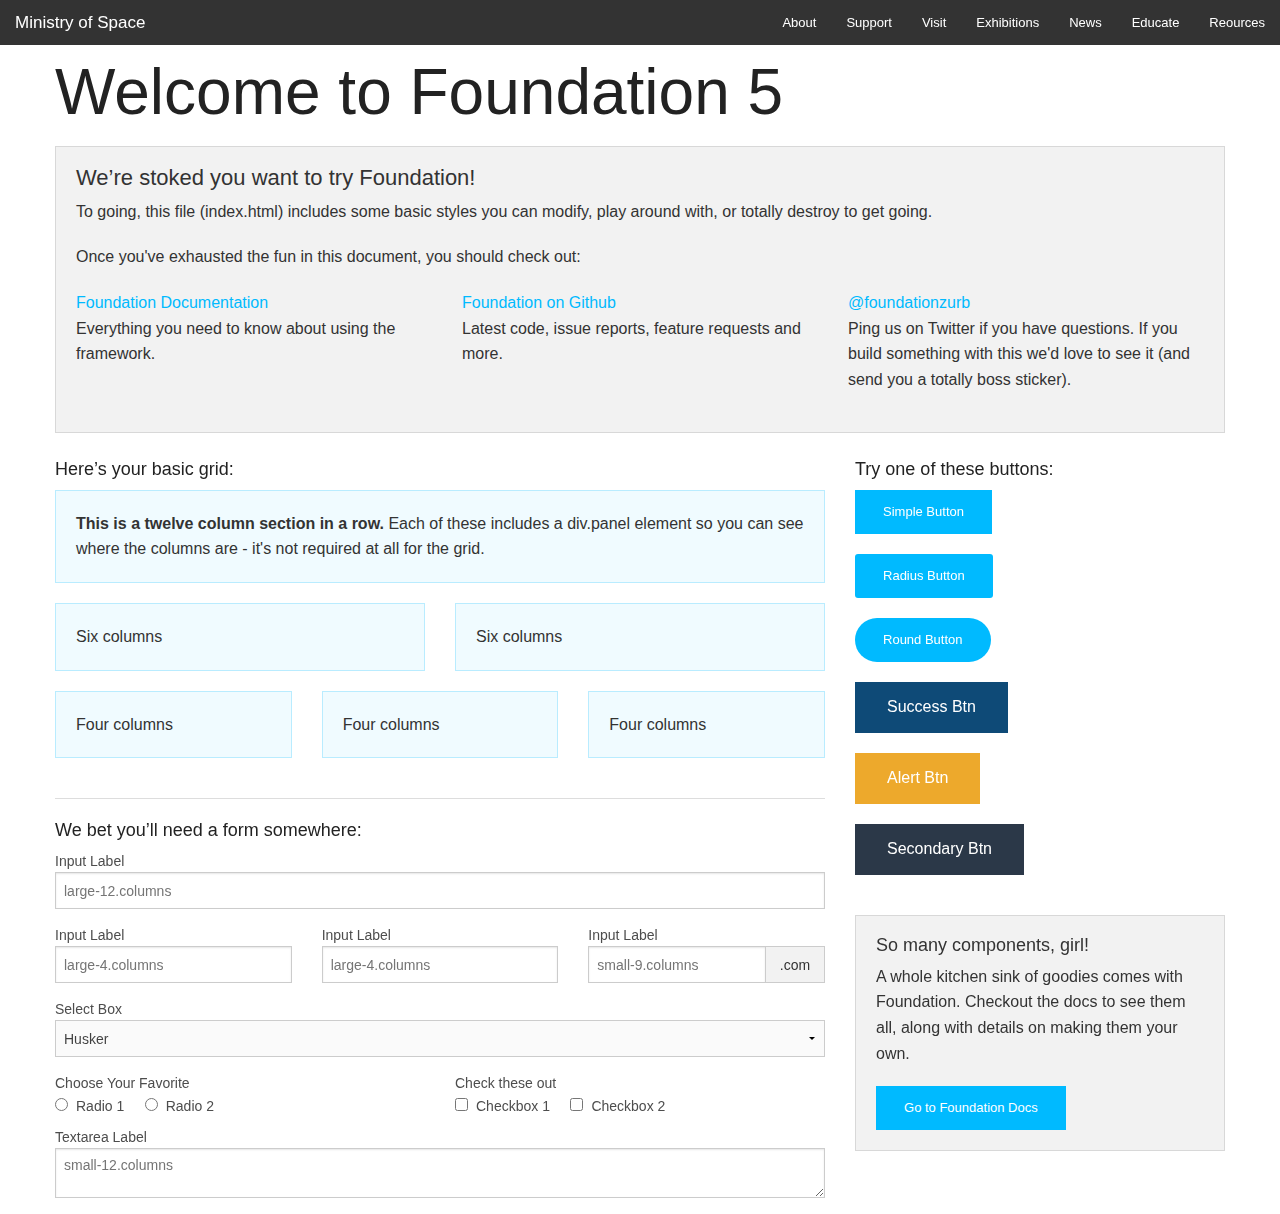
==== commit 6deb89d9: "auto commit (mixture)" ====
--- a/back.html
+++ b/back.html
@@ -3,7 +3,7 @@
 	<head>
 		<meta charset="utf-8" />
 		<meta name="viewport" content="width=device-width, initial-scale=1.0" />
-		<title>Foundation 5</title>
+		<title>Ministry of Space</title>
       <link href="/assets/css/app.min.css" rel="stylesheet" type="text/css" media="all"/>
   		<script src="/bower_components/foundation/js/vendor/modernizr.js"></script>
 	</head>
@@ -44,15 +44,14 @@
     <!-- Right Nav Section -->
     <ul class="right">
       <li><a href="#">About</a></li>
-      <li><a href="#">Support</a></li>
-      <li><a href="#">Visit</a></li>
-      <li><a href="#">Exhibitions</a></li>
-      <li><a href="#">News</a></li>
-      <li><a href="#">Educate</a></li>
-      <li><a href="#">Reources</a></li>
+    <li><a href="#">Support</a></li>
+    <li><a href="#">Visit</a></li>
+    <li><a href="#">Exhibitions</a></li>
+    <li><a href="#">News</a></li>
+    <li><a href="#">Educate</a></li>
+    <li><a href="#">Reources</a></li>
     </ul>
   </section>
-  
 </nav>
 		   
   <div class="row">
--- a/assets/css/app.min.css
+++ b/assets/css/app.min.css
@@ -1 +1 @@
-@import url(http://fonts.googleapis.com/css?family=Lora:400,700,400italic,700italic);@import url(http://fonts.googleapis.com/css?family=Open+Sans:400,300,600,700);meta.foundation-version{font-family:"../../5.4.7"}meta.foundation-mq-small{font-family:"../../only screen";width:0}meta.foundation-mq-medium{font-family:"/only screen and (min-width:40.063em)/";width:40.063em}meta.foundation-mq-large{font-family:"/only screen and (min-width:64.063em)/";width:64.063em}meta.foundation-mq-xlarge{font-family:"/only screen and (min-width:90.063em)/";width:90.063em}meta.foundation-mq-xxlarge{font-family:"/only screen and (min-width:120.063em)/";width:120.063em}meta.foundation-data-attribute-namespace{font-family:false}body,html{height:100%}*,:after,:before{-webkit-box-sizing:border-box;-moz-box-sizing:border-box;box-sizing:border-box}body,html{font-size:100%}body{background:#fff;color:#222;padding:0;margin:0;font-family:"Helvetica Neue",Helvetica,Roboto,Arial,sans-serif;font-weight:400;font-style:normal;line-height:1.5;position:relative;cursor:auto}a:hover{cursor:pointer}img{max-width:100%;height:auto;-ms-interpolation-mode:bicubic}#map_canvas embed,#map_canvas img,#map_canvas object,.map_canvas embed,.map_canvas img,.map_canvas object{max-width:none!important}.left{float:left!important}.right{float:right!important}.clearfix:after,.clearfix:before{content:" ";display:table}.clearfix:after{clear:both}.hide{display:none!important;visibility:hidden}.invisible{visibility:hidden}.antialiased{-webkit-font-smoothing:antialiased;-moz-osx-font-smoothing:grayscale}img{display:inline-block;vertical-align:middle}textarea{min-height:50px}select{width:100%}.row{width:100%;margin-left:auto;margin-right:auto;margin-top:0;margin-bottom:0;max-width:62.5rem}.row:after,.row:before{content:" ";display:table}.row:after{clear:both}.row.collapse>.column,.row.collapse>.columns{padding-left:0;padding-right:0}.row.collapse .row{margin-left:0;margin-right:0}.row .row{width:auto;margin-left:-.9375rem;margin-right:-.9375rem;margin-top:0;margin-bottom:0;max-width:none}.row .row:after,.row .row:before{content:" ";display:table}.row .row:after{clear:both}.row .row.collapse{width:auto;margin:0;max-width:none}.row .row.collapse:after,.row .row.collapse:before{content:" ";display:table}.row .row.collapse:after{clear:both}.column,.columns{padding-left:.9375rem;padding-right:.9375rem;width:100%;float:left}[class*=column]+[class*=column]:last-child{float:right}[class*=column]+[class*=column].end{float:left}@media only screen{.small-push-0{position:relative;left:0;right:auto}.small-pull-0{position:relative;right:0;left:auto}.small-push-1{position:relative;left:8.33333%;right:auto}.small-pull-1{position:relative;right:8.33333%;left:auto}.small-push-2{position:relative;left:16.66667%;right:auto}.small-pull-2{position:relative;right:16.66667%;left:auto}.small-push-3{position:relative;left:25%;right:auto}.small-pull-3{position:relative;right:25%;left:auto}.small-push-4{position:relative;left:33.33333%;right:auto}.small-pull-4{position:relative;right:33.33333%;left:auto}.small-push-5{position:relative;left:41.66667%;right:auto}.small-pull-5{position:relative;right:41.66667%;left:auto}.small-push-6{position:relative;left:50%;right:auto}.small-pull-6{position:relative;right:50%;left:auto}.small-push-7{position:relative;left:58.33333%;right:auto}.small-pull-7{position:relative;right:58.33333%;left:auto}.small-push-8{position:relative;left:66.66667%;right:auto}.small-pull-8{position:relative;right:66.66667%;left:auto}.small-push-9{position:relative;left:75%;right:auto}.small-pull-9{position:relative;right:75%;left:auto}.small-push-10{position:relative;left:83.33333%;right:auto}.small-pull-10{position:relative;right:83.33333%;left:auto}.small-push-11{position:relative;left:91.66667%;right:auto}.small-pull-11{position:relative;right:91.66667%;left:auto}.column,.columns{position:relative;padding-left:.9375rem;padding-right:.9375rem;float:left}.small-1{width:8.33333%}.small-2{width:16.66667%}.small-3{width:25%}.small-4{width:33.33333%}.small-5{width:41.66667%}.small-6{width:50%}.small-7{width:58.33333%}.small-8{width:66.66667%}.small-9{width:75%}.small-10{width:83.33333%}.small-11{width:91.66667%}.small-12{width:100%}.small-offset-0{margin-left:0!important}.small-offset-1{margin-left:8.33333%!important}.small-offset-2{margin-left:16.66667%!important}.small-offset-3{margin-left:25%!important}.small-offset-4{margin-left:33.33333%!important}.small-offset-5{margin-left:41.66667%!important}.small-offset-6{margin-left:50%!important}.small-offset-7{margin-left:58.33333%!important}.small-offset-8{margin-left:66.66667%!important}.small-offset-9{margin-left:75%!important}.small-offset-10{margin-left:83.33333%!important}.small-offset-11{margin-left:91.66667%!important}.small-reset-order{margin-left:0;margin-right:0;left:auto;right:auto;float:left}.column.small-centered,.columns.small-centered{margin-left:auto;margin-right:auto;float:none}.column.small-uncentered,.columns.small-uncentered{margin-left:0;margin-right:0;float:left}.column.small-centered:last-child,.columns.small-centered:last-child{float:none}.column.small-uncentered:last-child,.columns.small-uncentered:last-child{float:left}.column.small-uncentered.opposite,.columns.small-uncentered.opposite{float:right}}@media only screen and (min-width:40.063em){.medium-push-0{position:relative;left:0;right:auto}.medium-pull-0{position:relative;right:0;left:auto}.medium-push-1{position:relative;left:8.33333%;right:auto}.medium-pull-1{position:relative;right:8.33333%;left:auto}.medium-push-2{position:relative;left:16.66667%;right:auto}.medium-pull-2{position:relative;right:16.66667%;left:auto}.medium-push-3{position:relative;left:25%;right:auto}.medium-pull-3{position:relative;right:25%;left:auto}.medium-push-4{position:relative;left:33.33333%;right:auto}.medium-pull-4{position:relative;right:33.33333%;left:auto}.medium-push-5{position:relative;left:41.66667%;right:auto}.medium-pull-5{position:relative;right:41.66667%;left:auto}.medium-push-6{position:relative;left:50%;right:auto}.medium-pull-6{position:relative;right:50%;left:auto}.medium-push-7{position:relative;left:58.33333%;right:auto}.medium-pull-7{position:relative;right:58.33333%;left:auto}.medium-push-8{position:relative;left:66.66667%;right:auto}.medium-pull-8{position:relative;right:66.66667%;left:auto}.medium-push-9{position:relative;left:75%;right:auto}.medium-pull-9{position:relative;right:75%;left:auto}.medium-push-10{position:relative;left:83.33333%;right:auto}.medium-pull-10{position:relative;right:83.33333%;left:auto}.medium-push-11{position:relative;left:91.66667%;right:auto}.medium-pull-11{position:relative;right:91.66667%;left:auto}.column,.columns{position:relative;padding-left:.9375rem;padding-right:.9375rem;float:left}.medium-1{width:8.33333%}.medium-2{width:16.66667%}.medium-3{width:25%}.medium-4{width:33.33333%}.medium-5{width:41.66667%}.medium-6{width:50%}.medium-7{width:58.33333%}.medium-8{width:66.66667%}.medium-9{width:75%}.medium-10{width:83.33333%}.medium-11{width:91.66667%}.medium-12{width:100%}.medium-offset-0{margin-left:0!important}.medium-offset-1{margin-left:8.33333%!important}.medium-offset-2{margin-left:16.66667%!important}.medium-offset-3{margin-left:25%!important}.medium-offset-4{margin-left:33.33333%!important}.medium-offset-5{margin-left:41.66667%!important}.medium-offset-6{margin-left:50%!important}.medium-offset-7{margin-left:58.33333%!important}.medium-offset-8{margin-left:66.66667%!important}.medium-offset-9{margin-left:75%!important}.medium-offset-10{margin-left:83.33333%!important}.medium-offset-11{margin-left:91.66667%!important}.medium-reset-order{margin-left:0;margin-right:0;left:auto;right:auto;float:left}.column.medium-centered,.columns.medium-centered{margin-left:auto;margin-right:auto;float:none}.column.medium-uncentered,.columns.medium-uncentered{margin-left:0;margin-right:0;float:left}.column.medium-centered:last-child,.columns.medium-centered:last-child{float:none}.column.medium-uncentered:last-child,.columns.medium-uncentered:last-child{float:left}.column.medium-uncentered.opposite,.columns.medium-uncentered.opposite{float:right}.push-0{position:relative;left:0;right:auto}.pull-0{position:relative;right:0;left:auto}.push-1{position:relative;left:8.33333%;right:auto}.pull-1{position:relative;right:8.33333%;left:auto}.push-2{position:relative;left:16.66667%;right:auto}.pull-2{position:relative;right:16.66667%;left:auto}.push-3{position:relative;left:25%;right:auto}.pull-3{position:relative;right:25%;left:auto}.push-4{position:relative;left:33.33333%;right:auto}.pull-4{position:relative;right:33.33333%;left:auto}.push-5{position:relative;left:41.66667%;right:auto}.pull-5{position:relative;right:41.66667%;left:auto}.push-6{position:relative;left:50%;right:auto}.pull-6{position:relative;right:50%;left:auto}.push-7{position:relative;left:58.33333%;right:auto}.pull-7{position:relative;right:58.33333%;left:auto}.push-8{position:relative;left:66.66667%;right:auto}.pull-8{position:relative;right:66.66667%;left:auto}.push-9{position:relative;left:75%;right:auto}.pull-9{position:relative;right:75%;left:auto}.push-10{position:relative;left:83.33333%;right:auto}.pull-10{position:relative;right:83.33333%;left:auto}.push-11{position:relative;left:91.66667%;right:auto}.pull-11{position:relative;right:91.66667%;left:auto}}@media only screen and (min-width:64.063em){.large-push-0{position:relative;left:0;right:auto}.large-pull-0{position:relative;right:0;left:auto}.large-push-1{position:relative;left:8.33333%;right:auto}.large-pull-1{position:relative;right:8.33333%;left:auto}.large-push-2{position:relative;left:16.66667%;right:auto}.large-pull-2{position:relative;right:16.66667%;left:auto}.large-push-3{position:relative;left:25%;right:auto}.large-pull-3{position:relative;right:25%;left:auto}.large-push-4{position:relative;left:33.33333%;right:auto}.large-pull-4{position:relative;right:33.33333%;left:auto}.large-push-5{position:relative;left:41.66667%;right:auto}.large-pull-5{position:relative;right:41.66667%;left:auto}.large-push-6{position:relative;left:50%;right:auto}.large-pull-6{position:relative;right:50%;left:auto}.large-push-7{position:relative;left:58.33333%;right:auto}.large-pull-7{position:relative;right:58.33333%;left:auto}.large-push-8{position:relative;left:66.66667%;right:auto}.large-pull-8{position:relative;right:66.66667%;left:auto}.large-push-9{position:relative;left:75%;right:auto}.large-pull-9{position:relative;right:75%;left:auto}.large-push-10{position:relative;left:83.33333%;right:auto}.large-pull-10{position:relative;right:83.33333%;left:auto}.large-push-11{position:relative;left:91.66667%;right:auto}.large-pull-11{position:relative;right:91.66667%;left:auto}.column,.columns{position:relative;padding-left:.9375rem;padding-right:.9375rem;float:left}.large-1{width:8.33333%}.large-2{width:16.66667%}.large-3{width:25%}.large-4{width:33.33333%}.large-5{width:41.66667%}.large-6{width:50%}.large-7{width:58.33333%}.large-8{width:66.66667%}.large-9{width:75%}.large-10{width:83.33333%}.large-11{width:91.66667%}.large-12{width:100%}.large-offset-0{margin-left:0!important}.large-offset-1{margin-left:8.33333%!important}.large-offset-2{margin-left:16.66667%!important}.large-offset-3{margin-left:25%!important}.large-offset-4{margin-left:33.33333%!important}.large-offset-5{margin-left:41.66667%!important}.large-offset-6{margin-left:50%!important}.large-offset-7{margin-left:58.33333%!important}.large-offset-8{margin-left:66.66667%!important}.large-offset-9{margin-left:75%!important}.large-offset-10{margin-left:83.33333%!important}.large-offset-11{margin-left:91.66667%!important}.large-reset-order{margin-left:0;margin-right:0;left:auto;right:auto;float:left}.column.large-centered,.columns.large-centered{margin-left:auto;margin-right:auto;float:none}.column.large-uncentered,.columns.large-uncentered{margin-left:0;margin-right:0;float:left}.column.large-centered:last-child,.columns.large-centered:last-child{float:none}.column.large-uncentered:last-child,.columns.large-uncentered:last-child{float:left}.column.large-uncentered.opposite,.columns.large-uncentered.opposite{float:right}.push-0{position:relative;left:0;right:auto}.pull-0{position:relative;right:0;left:auto}.push-1{position:relative;left:8.33333%;right:auto}.pull-1{position:relative;right:8.33333%;left:auto}.push-2{position:relative;left:16.66667%;right:auto}.pull-2{position:relative;right:16.66667%;left:auto}.push-3{position:relative;left:25%;right:auto}.pull-3{position:relative;right:25%;left:auto}.push-4{position:relative;left:33.33333%;right:auto}.pull-4{position:relative;right:33.33333%;left:auto}.push-5{position:relative;left:41.66667%;right:auto}.pull-5{position:relative;right:41.66667%;left:auto}.push-6{position:relative;left:50%;right:auto}.pull-6{position:relative;right:50%;left:auto}.push-7{position:relative;left:58.33333%;right:auto}.pull-7{position:relative;right:58.33333%;left:auto}.push-8{position:relative;left:66.66667%;right:auto}.pull-8{position:relative;right:66.66667%;left:auto}.push-9{position:relative;left:75%;right:auto}.pull-9{position:relative;right:75%;left:auto}.push-10{position:relative;left:83.33333%;right:auto}.pull-10{position:relative;right:83.33333%;left:auto}.push-11{position:relative;left:91.66667%;right:auto}.pull-11{position:relative;right:91.66667%;left:auto}}.accordion{margin-bottom:0}.accordion:after,.accordion:before{content:" ";display:table}.accordion:after{clear:both}.accordion .accordion-navigation,.accordion dd{display:block;margin-bottom:0!important}.accordion .accordion-navigation.active>a,.accordion dd.active>a{background:#e8e8e8}.accordion .accordion-navigation>a,.accordion dd>a{background:#EFEFEF;color:#222;padding:1rem;display:block;font-family:"Helvetica Neue",Helvetica,Roboto,Arial,sans-serif;font-size:1rem}.accordion .accordion-navigation>a:hover,.accordion dd>a:hover{background:#e3e3e3}.accordion .accordion-navigation>.content,.accordion dd>.content{display:none;padding:.9375rem}.accordion .accordion-navigation>.content.active,.accordion dd>.content.active{display:block;background:#FFF}.alert-box{border-style:solid;border-width:1px;display:block;font-weight:400;margin-bottom:1.25rem;position:relative;padding:.875rem 1.5rem .875rem .875rem;font-size:.8125rem;transition:opacity 300ms ease-out;background-color:#00baff;border-color:#00a0db;color:#FFF}.alert-box .close{font-size:1.375rem;padding:9px 6px 4px;line-height:0;position:absolute;top:50%;margin-top:-.6875rem;right:.25rem;color:#333;opacity:.3;background:inherit}.alert-box .close:focus,.alert-box .close:hover{opacity:.5}.alert-box.radius{border-radius:3px}.alert-box.round{border-radius:1000px}.alert-box.success{background-color:#0e4a77;border-color:#0c4066;color:#FFF}.alert-box.alert{background-color:#eda92c;border-color:#df9713;color:#FFF}.alert-box.secondary{background-color:#2b3848;border-color:#25303e;color:#FFF}.alert-box.warning{background-color:#f08a24;border-color:#de770f;color:#FFF}.alert-box.info{background-color:#a0d3e8;border-color:#74bfdd;color:#0f1318}.alert-box.alert-close{opacity:0}[class*=block-grid-]{display:block;padding:0;margin:0 -.625rem}[class*=block-grid-]:after,[class*=block-grid-]:before{content:" ";display:table}[class*=block-grid-]:after{clear:both}[class*=block-grid-]>li{display:block;height:auto;float:left;padding:0 .625rem 1.25rem}@media only screen{.small-block-grid-1>li{width:100%;list-style:none}.small-block-grid-1>li:nth-of-type(1n){clear:none}.small-block-grid-1>li:nth-of-type(1n+1){clear:both}.small-block-grid-2>li{width:50%;list-style:none}.small-block-grid-2>li:nth-of-type(1n){clear:none}.small-block-grid-2>li:nth-of-type(2n+1){clear:both}.small-block-grid-3>li{width:33.33333%;list-style:none}.small-block-grid-3>li:nth-of-type(1n){clear:none}.small-block-grid-3>li:nth-of-type(3n+1){clear:both}.small-block-grid-4>li{width:25%;list-style:none}.small-block-grid-4>li:nth-of-type(1n){clear:none}.small-block-grid-4>li:nth-of-type(4n+1){clear:both}.small-block-grid-5>li{width:20%;list-style:none}.small-block-grid-5>li:nth-of-type(1n){clear:none}.small-block-grid-5>li:nth-of-type(5n+1){clear:both}.small-block-grid-6>li{width:16.66667%;list-style:none}.small-block-grid-6>li:nth-of-type(1n){clear:none}.small-block-grid-6>li:nth-of-type(6n+1){clear:both}.small-block-grid-7>li{width:14.28571%;list-style:none}.small-block-grid-7>li:nth-of-type(1n){clear:none}.small-block-grid-7>li:nth-of-type(7n+1){clear:both}.small-block-grid-8>li{width:12.5%;list-style:none}.small-block-grid-8>li:nth-of-type(1n){clear:none}.small-block-grid-8>li:nth-of-type(8n+1){clear:both}.small-block-grid-9>li{width:11.11111%;list-style:none}.small-block-grid-9>li:nth-of-type(1n){clear:none}.small-block-grid-9>li:nth-of-type(9n+1){clear:both}.small-block-grid-10>li{width:10%;list-style:none}.small-block-grid-10>li:nth-of-type(1n){clear:none}.small-block-grid-10>li:nth-of-type(10n+1){clear:both}.small-block-grid-11>li{width:9.09091%;list-style:none}.small-block-grid-11>li:nth-of-type(1n){clear:none}.small-block-grid-11>li:nth-of-type(11n+1){clear:both}.small-block-grid-12>li{width:8.33333%;list-style:none}.small-block-grid-12>li:nth-of-type(1n){clear:none}.small-block-grid-12>li:nth-of-type(12n+1){clear:both}}@media only screen and (min-width:40.063em){.medium-block-grid-1>li{width:100%;list-style:none}.medium-block-grid-1>li:nth-of-type(1n){clear:none}.medium-block-grid-1>li:nth-of-type(1n+1){clear:both}.medium-block-grid-2>li{width:50%;list-style:none}.medium-block-grid-2>li:nth-of-type(1n){clear:none}.medium-block-grid-2>li:nth-of-type(2n+1){clear:both}.medium-block-grid-3>li{width:33.33333%;list-style:none}.medium-block-grid-3>li:nth-of-type(1n){clear:none}.medium-block-grid-3>li:nth-of-type(3n+1){clear:both}.medium-block-grid-4>li{width:25%;list-style:none}.medium-block-grid-4>li:nth-of-type(1n){clear:none}.medium-block-grid-4>li:nth-of-type(4n+1){clear:both}.medium-block-grid-5>li{width:20%;list-style:none}.medium-block-grid-5>li:nth-of-type(1n){clear:none}.medium-block-grid-5>li:nth-of-type(5n+1){clear:both}.medium-block-grid-6>li{width:16.66667%;list-style:none}.medium-block-grid-6>li:nth-of-type(1n){clear:none}.medium-block-grid-6>li:nth-of-type(6n+1){clear:both}.medium-block-grid-7>li{width:14.28571%;list-style:none}.medium-block-grid-7>li:nth-of-type(1n){clear:none}.medium-block-grid-7>li:nth-of-type(7n+1){clear:both}.medium-block-grid-8>li{width:12.5%;list-style:none}.medium-block-grid-8>li:nth-of-type(1n){clear:none}.medium-block-grid-8>li:nth-of-type(8n+1){clear:both}.medium-block-grid-9>li{width:11.11111%;list-style:none}.medium-block-grid-9>li:nth-of-type(1n){clear:none}.medium-block-grid-9>li:nth-of-type(9n+1){clear:both}.medium-block-grid-10>li{width:10%;list-style:none}.medium-block-grid-10>li:nth-of-type(1n){clear:none}.medium-block-grid-10>li:nth-of-type(10n+1){clear:both}.medium-block-grid-11>li{width:9.09091%;list-style:none}.medium-block-grid-11>li:nth-of-type(1n){clear:none}.medium-block-grid-11>li:nth-of-type(11n+1){clear:both}.medium-block-grid-12>li{width:8.33333%;list-style:none}.medium-block-grid-12>li:nth-of-type(1n){clear:none}.medium-block-grid-12>li:nth-of-type(12n+1){clear:both}}@media only screen and (min-width:64.063em){.large-block-grid-1>li{width:100%;list-style:none}.large-block-grid-1>li:nth-of-type(1n){clear:none}.large-block-grid-1>li:nth-of-type(1n+1){clear:both}.large-block-grid-2>li{width:50%;list-style:none}.large-block-grid-2>li:nth-of-type(1n){clear:none}.large-block-grid-2>li:nth-of-type(2n+1){clear:both}.large-block-grid-3>li{width:33.33333%;list-style:none}.large-block-grid-3>li:nth-of-type(1n){clear:none}.large-block-grid-3>li:nth-of-type(3n+1){clear:both}.large-block-grid-4>li{width:25%;list-style:none}.large-block-grid-4>li:nth-of-type(1n){clear:none}.large-block-grid-4>li:nth-of-type(4n+1){clear:both}.large-block-grid-5>li{width:20%;list-style:none}.large-block-grid-5>li:nth-of-type(1n){clear:none}.large-block-grid-5>li:nth-of-type(5n+1){clear:both}.large-block-grid-6>li{width:16.66667%;list-style:none}.large-block-grid-6>li:nth-of-type(1n){clear:none}.large-block-grid-6>li:nth-of-type(6n+1){clear:both}.large-block-grid-7>li{width:14.28571%;list-style:none}.large-block-grid-7>li:nth-of-type(1n){clear:none}.large-block-grid-7>li:nth-of-type(7n+1){clear:both}.large-block-grid-8>li{width:12.5%;list-style:none}.large-block-grid-8>li:nth-of-type(1n){clear:none}.large-block-grid-8>li:nth-of-type(8n+1){clear:both}.large-block-grid-9>li{width:11.11111%;list-style:none}.large-block-grid-9>li:nth-of-type(1n){clear:none}.large-block-grid-9>li:nth-of-type(9n+1){clear:both}.large-block-grid-10>li{width:10%;list-style:none}.large-block-grid-10>li:nth-of-type(1n){clear:none}.large-block-grid-10>li:nth-of-type(10n+1){clear:both}.large-block-grid-11>li{width:9.09091%;list-style:none}.large-block-grid-11>li:nth-of-type(1n){clear:none}.large-block-grid-11>li:nth-of-type(11n+1){clear:both}.large-block-grid-12>li{width:8.33333%;list-style:none}.large-block-grid-12>li:nth-of-type(1n){clear:none}.large-block-grid-12>li:nth-of-type(12n+1){clear:both}}.breadcrumbs{display:block;padding:.5625rem .875rem;overflow:hidden;margin-left:0;list-style:none;border-style:solid;border-width:1px;background-color:#90a4bd;border-color:#7b93b0;border-radius:3px}.breadcrumbs>*{margin:0;float:left;font-size:.6875rem;line-height:.6875rem;text-transform:uppercase;color:#00baff}.breadcrumbs>:focus a,.breadcrumbs>:hover a{text-decoration:underline}.breadcrumbs>* a{color:#00baff}.breadcrumbs>.current,.breadcrumbs>.current a{cursor:default;color:#333}.breadcrumbs>.current:focus,.breadcrumbs>.current:focus a,.breadcrumbs>.current:hover,.breadcrumbs>.current:hover a{text-decoration:none}.breadcrumbs>.unavailable,.breadcrumbs>.unavailable a{color:#999}.breadcrumbs>.unavailable a:focus,.breadcrumbs>.unavailable:focus,.breadcrumbs>.unavailable:hover,.breadcrumbs>.unavailable:hover a{text-decoration:none;color:#999;cursor:default}.breadcrumbs>:before{content:"/";color:#AAA;margin:0 .75rem;position:relative;top:1px}.breadcrumbs>:first-child:before{content:" ";margin:0}[aria-label=breadcrumbs] [aria-hidden=true]:after{content:"/"}.button,button{border-style:solid;border-width:0;cursor:pointer;font-family:"Helvetica Neue",Helvetica,Roboto,Arial,sans-serif;font-weight:400;line-height:normal;margin:0 0 1.25rem;position:relative;text-decoration:none;text-align:center;-webkit-appearance:none;-webkit-border-radius:0;display:inline-block;padding-top:1rem;padding-right:2rem;padding-bottom:1.0625rem;padding-left:2rem;font-size:1rem;background-color:#00baff;border-color:#0095cc;color:#FFF;transition:background-color 300ms ease-out}.button:focus,.button:hover,button:focus,button:hover{background-color:#0095cc;color:#FFF}.button.secondary,button.secondary{background-color:#2b3848;border-color:#222d3a;color:#FFF}.button.secondary:focus,.button.secondary:hover,button.secondary:focus,button.secondary:hover{background-color:#222d3a;color:#FFF}.button.success,button.success{background-color:#0e4a77;border-color:#0b3b5f;color:#FFF}.button.success:focus,.button.success:hover,button.success:focus,button.success:hover{background-color:#0b3b5f;color:#FFF}.button.alert,button.alert{background-color:#eda92c;border-color:#cf8c12;color:#FFF}.button.alert:focus,.button.alert:hover,button.alert:focus,button.alert:hover{background-color:#cf8c12;color:#FFF}.button.warning,button.warning{background-color:#f08a24;border-color:#cf6e0e;color:#FFF}.button.warning:focus,.button.warning:hover,button.warning:focus,button.warning:hover{background-color:#cf6e0e;color:#FFF}.button.info,button.info{background-color:#a0d3e8;border-color:#61b6d9;color:#333}.button.info:focus,.button.info:hover,button.info:focus,button.info:hover{background-color:#61b6d9;color:#FFF}.button.large,button.large{padding-top:1.125rem;padding-right:2.25rem;padding-bottom:1.1875rem;padding-left:2.25rem;font-size:1.25rem}.button.small,button.small{padding-top:.875rem;padding-right:1.75rem;padding-bottom:.9375rem;padding-left:1.75rem;font-size:.8125rem}.button.tiny,button.tiny{padding-top:.625rem;padding-right:1.25rem;padding-bottom:.6875rem;padding-left:1.25rem;font-size:.6875rem}.button.expand,button.expand{padding-right:0;padding-left:0;width:100%}.button.left-align,button.left-align{text-align:left;text-indent:.75rem}.button.right-align,button.right-align{text-align:right;padding-right:.75rem}.button.radius,button.radius{border-radius:3px}.button.round,button.round{border-radius:1000px}.button.disabled,.button[disabled],button.disabled,button[disabled]{background-color:#00baff;border-color:#0095cc;color:#FFF;cursor:default;opacity:.7;box-shadow:none}.button.disabled:focus,.button.disabled:hover,.button[disabled]:focus,.button[disabled]:hover,button.disabled:focus,button.disabled:hover,button[disabled]:focus,button[disabled]:hover{color:#FFF;background-color:#00baff}.button.disabled.secondary,.button[disabled].secondary,button.disabled.secondary,button[disabled].secondary{background-color:#2b3848;border-color:#222d3a;color:#FFF;cursor:default;opacity:.7;box-shadow:none}.button.disabled.secondary:focus,.button.disabled.secondary:hover,.button[disabled].secondary:focus,.button[disabled].secondary:hover,button.disabled.secondary:focus,button.disabled.secondary:hover,button[disabled].secondary:focus,button[disabled].secondary:hover{color:#FFF;background-color:#2b3848}.button.disabled.success,.button[disabled].success,button.disabled.success,button[disabled].success{background-color:#0e4a77;border-color:#0b3b5f;color:#FFF;cursor:default;opacity:.7;box-shadow:none}.button.disabled.success:focus,.button.disabled.success:hover,.button[disabled].success:focus,.button[disabled].success:hover,button.disabled.success:focus,button.disabled.success:hover,button[disabled].success:focus,button[disabled].success:hover{color:#FFF;background-color:#0e4a77}.button.disabled.alert,.button[disabled].alert,button.disabled.alert,button[disabled].alert{background-color:#eda92c;border-color:#cf8c12;color:#FFF;cursor:default;opacity:.7;box-shadow:none}.button.disabled.alert:focus,.button.disabled.alert:hover,.button[disabled].alert:focus,.button[disabled].alert:hover,button.disabled.alert:focus,button.disabled.alert:hover,button[disabled].alert:focus,button[disabled].alert:hover{color:#FFF;background-color:#eda92c}.button.disabled.warning,.button[disabled].warning,button.disabled.warning,button[disabled].warning{background-color:#f08a24;border-color:#cf6e0e;color:#FFF;cursor:default;opacity:.7;box-shadow:none}.button.disabled.warning:focus,.button.disabled.warning:hover,.button[disabled].warning:focus,.button[disabled].warning:hover,button.disabled.warning:focus,button.disabled.warning:hover,button[disabled].warning:focus,button[disabled].warning:hover{color:#FFF;background-color:#f08a24}.button.disabled.info,.button[disabled].info,button.disabled.info,button[disabled].info{background-color:#a0d3e8;border-color:#61b6d9;color:#333;cursor:default;opacity:.7;box-shadow:none}.button.disabled.info:focus,.button.disabled.info:hover,.button[disabled].info:focus,.button[disabled].info:hover,button.disabled.info:focus,button.disabled.info:hover,button[disabled].info:focus,button[disabled].info:hover{color:#FFF;background-color:#a0d3e8}button::-moz-focus-inner{border:0;padding:0}@media only screen and (min-width:40.063em){.button,button{display:inline-block}}.button-group{list-style:none;margin:0;left:0}.button-group:after,.button-group:before{content:" ";display:table}.button-group:after{clear:both}.button-group>li{margin:0 -2px;display:inline-block}.button-group>li .button,.button-group>li>button{border-left:1px solid;border-color:rgba(255,255,255,.5)}.button-group>li:first-child .button,.button-group>li:first-child button{border-left:0}.button-group.stack>li{display:inline-block;display:block;margin:0;float:none}.button-group.stack>li .button,.button-group.stack>li>button{border-left:1px solid}.button-group.stack>li:first-child .button,.button-group.stack>li:first-child button{border-left:0}.button-group.stack>li .button,.button-group.stack>li>button{border-top:1px solid;border-color:rgba(255,255,255,.5);border-left-width:0;margin:0;display:block}.button-group.stack>li:first-child .button,.button-group.stack>li:first-child button{border-top:0}.button-group.stack-for-small>li{margin:0 -2px;display:inline-block}.button-group.stack-for-small>li .button,.button-group.stack-for-small>li>button{border-left:1px solid;border-color:rgba(255,255,255,.5)}.button-group.stack-for-small>li:first-child .button,.button-group.stack-for-small>li:first-child button{border-left:0}@media only screen and (max-width:40em){.button-group.stack-for-small>li{display:inline-block;display:block;margin:0}.button-group.stack-for-small>li .button,.button-group.stack-for-small>li>button{border-left:1px solid}.button-group.stack-for-small>li:first-child .button,.button-group.stack-for-small>li:first-child button{border-left:0}.button-group.stack-for-small>li .button,.button-group.stack-for-small>li>button{border-top:1px solid;border-color:rgba(255,255,255,.5);border-left-width:0;margin:0;display:block}.button-group.stack-for-small>li:first-child .button,.button-group.stack-for-small>li:first-child button{border-top:0}}.button-group.radius>*{margin:0 -2px;display:inline-block}.button-group.radius>* .button,.button-group.radius>*>button{border-left:1px solid;border-color:rgba(255,255,255,.5)}.button-group.radius>:first-child .button,.button-group.radius>:first-child button{border-left:0}.button-group.radius>*,.button-group.radius>*>.button,.button-group.radius>*>a,.button-group.radius>*>button{border-radius:0}.button-group.radius>:first-child,.button-group.radius>:first-child>.button,.button-group.radius>:first-child>a,.button-group.radius>:first-child>button{-webkit-border-bottom-left-radius:3px;-webkit-border-top-left-radius:3px;border-bottom-left-radius:3px;border-top-left-radius:3px}.button-group.radius>:last-child,.button-group.radius>:last-child>.button,.button-group.radius>:last-child>a,.button-group.radius>:last-child>button{-webkit-border-bottom-right-radius:3px;-webkit-border-top-right-radius:3px;border-bottom-right-radius:3px;border-top-right-radius:3px}.button-group.radius.stack>*{display:inline-block;display:block;margin:0}.button-group.radius.stack>* .button,.button-group.radius.stack>*>button{border-left:1px solid}.button-group.radius.stack>:first-child .button,.button-group.radius.stack>:first-child button{border-left:0}.button-group.radius.stack>* .button,.button-group.radius.stack>*>button{border-top:1px solid;border-color:rgba(255,255,255,.5);border-left-width:0;margin:0;display:block}.button-group.radius.stack>:first-child .button,.button-group.radius.stack>:first-child button{border-top:0}.button-group.radius.stack>*,.button-group.radius.stack>*>.button,.button-group.radius.stack>*>a,.button-group.radius.stack>*>button{border-radius:0}.button-group.radius.stack>:first-child,.button-group.radius.stack>:first-child>.button,.button-group.radius.stack>:first-child>a,.button-group.radius.stack>:first-child>button{-webkit-top-left-radius:3px;-webkit-top-right-radius:3px;border-top-left-radius:3px;border-top-right-radius:3px}.button-group.radius.stack>:last-child,.button-group.radius.stack>:last-child>.button,.button-group.radius.stack>:last-child>a,.button-group.radius.stack>:last-child>button{-webkit-bottom-left-radius:3px;-webkit-bottom-right-radius:3px;border-bottom-left-radius:3px;border-bottom-right-radius:3px}@media only screen and (min-width:40.063em){.button-group.radius.stack-for-small>*{margin:0 -2px;display:inline-block}.button-group.radius.stack-for-small>* .button,.button-group.radius.stack-for-small>*>button{border-left:1px solid;border-color:rgba(255,255,255,.5)}.button-group.radius.stack-for-small>:first-child .button,.button-group.radius.stack-for-small>:first-child button{border-left:0}.button-group.radius.stack-for-small>*,.button-group.radius.stack-for-small>*>.button,.button-group.radius.stack-for-small>*>a,.button-group.radius.stack-for-small>*>button{border-radius:0}.button-group.radius.stack-for-small>:first-child,.button-group.radius.stack-for-small>:first-child>.button,.button-group.radius.stack-for-small>:first-child>a,.button-group.radius.stack-for-small>:first-child>button{-webkit-border-bottom-left-radius:3px;-webkit-border-top-left-radius:3px;border-bottom-left-radius:3px;border-top-left-radius:3px}.button-group.radius.stack-for-small>:last-child,.button-group.radius.stack-for-small>:last-child>.button,.button-group.radius.stack-for-small>:last-child>a,.button-group.radius.stack-for-small>:last-child>button{-webkit-border-bottom-right-radius:3px;-webkit-border-top-right-radius:3px;border-bottom-right-radius:3px;border-top-right-radius:3px}}@media only screen and (max-width:40em){.button-group.radius.stack-for-small>*{display:inline-block;display:block;margin:0}.button-group.radius.stack-for-small>* .button,.button-group.radius.stack-for-small>*>button{border-left:1px solid}.button-group.radius.stack-for-small>:first-child .button,.button-group.radius.stack-for-small>:first-child button{border-left:0}.button-group.radius.stack-for-small>* .button,.button-group.radius.stack-for-small>*>button{border-top:1px solid;border-color:rgba(255,255,255,.5);border-left-width:0;margin:0;display:block}.button-group.radius.stack-for-small>:first-child .button,.button-group.radius.stack-for-small>:first-child button{border-top:0}.button-group.radius.stack-for-small>*,.button-group.radius.stack-for-small>*>.button,.button-group.radius.stack-for-small>*>a,.button-group.radius.stack-for-small>*>button{border-radius:0}.button-group.radius.stack-for-small>:first-child,.button-group.radius.stack-for-small>:first-child>.button,.button-group.radius.stack-for-small>:first-child>a,.button-group.radius.stack-for-small>:first-child>button{-webkit-top-left-radius:3px;-webkit-top-right-radius:3px;border-top-left-radius:3px;border-top-right-radius:3px}.button-group.radius.stack-for-small>:last-child,.button-group.radius.stack-for-small>:last-child>.button,.button-group.radius.stack-for-small>:last-child>a,.button-group.radius.stack-for-small>:last-child>button{-webkit-bottom-left-radius:3px;-webkit-bottom-right-radius:3px;border-bottom-left-radius:3px;border-bottom-right-radius:3px}}.button-group.round>*{margin:0 -2px;display:inline-block}.button-group.round>* .button,.button-group.round>*>button{border-left:1px solid;border-color:rgba(255,255,255,.5)}.button-group.round>:first-child .button,.button-group.round>:first-child button{border-left:0}.button-group.round>*,.button-group.round>*>.button,.button-group.round>*>a,.button-group.round>*>button{border-radius:0}.button-group.round>:first-child,.button-group.round>:first-child>.button,.button-group.round>:first-child>a,.button-group.round>:first-child>button{-webkit-border-bottom-left-radius:1000px;-webkit-border-top-left-radius:1000px;border-bottom-left-radius:1000px;border-top-left-radius:1000px}.button-group.round>:last-child,.button-group.round>:last-child>.button,.button-group.round>:last-child>a,.button-group.round>:last-child>button{-webkit-border-bottom-right-radius:1000px;-webkit-border-top-right-radius:1000px;border-bottom-right-radius:1000px;border-top-right-radius:1000px}.button-group.round.stack>*{display:inline-block;display:block;margin:0}.button-group.round.stack>* .button,.button-group.round.stack>*>button{border-left:1px solid}.button-group.round.stack>:first-child .button,.button-group.round.stack>:first-child button{border-left:0}.button-group.round.stack>* .button,.button-group.round.stack>*>button{border-top:1px solid;border-color:rgba(255,255,255,.5);border-left-width:0;margin:0;display:block}.button-group.round.stack>:first-child .button,.button-group.round.stack>:first-child button{border-top:0}.button-group.round.stack>*,.button-group.round.stack>*>.button,.button-group.round.stack>*>a,.button-group.round.stack>*>button{border-radius:0}.button-group.round.stack>:first-child,.button-group.round.stack>:first-child>.button,.button-group.round.stack>:first-child>a,.button-group.round.stack>:first-child>button{-webkit-top-left-radius:1rem;-webkit-top-right-radius:1rem;border-top-left-radius:1rem;border-top-right-radius:1rem}.button-group.round.stack>:last-child,.button-group.round.stack>:last-child>.button,.button-group.round.stack>:last-child>a,.button-group.round.stack>:last-child>button{-webkit-bottom-left-radius:1rem;-webkit-bottom-right-radius:1rem;border-bottom-left-radius:1rem;border-bottom-right-radius:1rem}@media only screen and (min-width:40.063em){.button-group.round.stack-for-small>*{margin:0 -2px;display:inline-block}.button-group.round.stack-for-small>* .button,.button-group.round.stack-for-small>*>button{border-left:1px solid;border-color:rgba(255,255,255,.5)}.button-group.round.stack-for-small>:first-child .button,.button-group.round.stack-for-small>:first-child button{border-left:0}.button-group.round.stack-for-small>*,.button-group.round.stack-for-small>*>.button,.button-group.round.stack-for-small>*>a,.button-group.round.stack-for-small>*>button{border-radius:0}.button-group.round.stack-for-small>:first-child,.button-group.round.stack-for-small>:first-child>.button,.button-group.round.stack-for-small>:first-child>a,.button-group.round.stack-for-small>:first-child>button{-webkit-border-bottom-left-radius:1000px;-webkit-border-top-left-radius:1000px;border-bottom-left-radius:1000px;border-top-left-radius:1000px}.button-group.round.stack-for-small>:last-child,.button-group.round.stack-for-small>:last-child>.button,.button-group.round.stack-for-small>:last-child>a,.button-group.round.stack-for-small>:last-child>button{-webkit-border-bottom-right-radius:1000px;-webkit-border-top-right-radius:1000px;border-bottom-right-radius:1000px;border-top-right-radius:1000px}}@media only screen and (max-width:40em){.button-group.round.stack-for-small>*{display:inline-block;display:block;margin:0}.button-group.round.stack-for-small>* .button,.button-group.round.stack-for-small>*>button{border-left:1px solid}.button-group.round.stack-for-small>:first-child .button,.button-group.round.stack-for-small>:first-child button{border-left:0}.button-group.round.stack-for-small>* .button,.button-group.round.stack-for-small>*>button{border-top:1px solid;border-color:rgba(255,255,255,.5);border-left-width:0;margin:0;display:block}.button-group.round.stack-for-small>:first-child .button,.button-group.round.stack-for-small>:first-child button{border-top:0}.button-group.round.stack-for-small>*,.button-group.round.stack-for-small>*>.button,.button-group.round.stack-for-small>*>a,.button-group.round.stack-for-small>*>button{border-radius:0}.button-group.round.stack-for-small>:first-child,.button-group.round.stack-for-small>:first-child>.button,.button-group.round.stack-for-small>:first-child>a,.button-group.round.stack-for-small>:first-child>button{-webkit-top-left-radius:1rem;-webkit-top-right-radius:1rem;border-top-left-radius:1rem;border-top-right-radius:1rem}.button-group.round.stack-for-small>:last-child,.button-group.round.stack-for-small>:last-child>.button,.button-group.round.stack-for-small>:last-child>a,.button-group.round.stack-for-small>:last-child>button{-webkit-bottom-left-radius:1rem;-webkit-bottom-right-radius:1rem;border-bottom-left-radius:1rem;border-bottom-right-radius:1rem}}.button-group.even-2 li{margin:0 -2px;display:inline-block;width:50%}.button-group.even-2 li .button,.button-group.even-2 li>button{border-left:1px solid;border-color:rgba(255,255,255,.5)}.button-group.even-2 li:first-child .button,.button-group.even-2 li:first-child button{border-left:0}.button-group.even-2 li .button,.button-group.even-2 li button{width:100%}.button-group.even-3 li{margin:0 -2px;display:inline-block;width:33.33333%}.button-group.even-3 li .button,.button-group.even-3 li>button{border-left:1px solid;border-color:rgba(255,255,255,.5)}.button-group.even-3 li:first-child .button,.button-group.even-3 li:first-child button{border-left:0}.button-group.even-3 li .button,.button-group.even-3 li button{width:100%}.button-group.even-4 li{margin:0 -2px;display:inline-block;width:25%}.button-group.even-4 li .button,.button-group.even-4 li>button{border-left:1px solid;border-color:rgba(255,255,255,.5)}.button-group.even-4 li:first-child .button,.button-group.even-4 li:first-child button{border-left:0}.button-group.even-4 li .button,.button-group.even-4 li button{width:100%}.button-group.even-5 li{margin:0 -2px;display:inline-block;width:20%}.button-group.even-5 li .button,.button-group.even-5 li>button{border-left:1px solid;border-color:rgba(255,255,255,.5)}.button-group.even-5 li:first-child .button,.button-group.even-5 li:first-child button{border-left:0}.button-group.even-5 li .button,.button-group.even-5 li button{width:100%}.button-group.even-6 li{margin:0 -2px;display:inline-block;width:16.66667%}.button-group.even-6 li .button,.button-group.even-6 li>button{border-left:1px solid;border-color:rgba(255,255,255,.5)}.button-group.even-6 li:first-child .button,.button-group.even-6 li:first-child button{border-left:0}.button-group.even-6 li .button,.button-group.even-6 li button{width:100%}.button-group.even-7 li{margin:0 -2px;display:inline-block;width:14.28571%}.button-group.even-7 li .button,.button-group.even-7 li>button{border-left:1px solid;border-color:rgba(255,255,255,.5)}.button-group.even-7 li:first-child .button,.button-group.even-7 li:first-child button{border-left:0}.button-group.even-7 li .button,.button-group.even-7 li button{width:100%}.button-group.even-8 li{margin:0 -2px;display:inline-block;width:12.5%}.button-group.even-8 li .button,.button-group.even-8 li>button{border-left:1px solid;border-color:rgba(255,255,255,.5)}.button-group.even-8 li:first-child .button,.button-group.even-8 li:first-child button{border-left:0}.button-group.even-8 li .button,.button-group.even-8 li button{width:100%}.button-bar:after,.button-bar:before{content:" ";display:table}.button-bar:after{clear:both}.button-bar .button-group{float:left;margin-right:.625rem}.button-bar .button-group div{overflow:hidden}.clearing-thumbs,[data-clearing]{margin-bottom:0;margin-left:0;list-style:none}.clearing-thumbs:after,.clearing-thumbs:before,[data-clearing]:after,[data-clearing]:before{content:" ";display:table}.clearing-thumbs:after,[data-clearing]:after{clear:both}.clearing-thumbs li,[data-clearing] li{float:left;margin-right:10px}.clearing-thumbs[class*=block-grid-] li,[data-clearing][class*=block-grid-] li{margin-right:0}.clearing-blackout{background:#333;position:fixed;width:100%;height:100%;top:0;left:0;z-index:998}.clearing-blackout .clearing-close{display:block}.clearing-container{position:relative;z-index:998;height:100%;overflow:hidden;margin:0}.clearing-touch-label{position:absolute;top:50%;left:50%;color:#AAA;font-size:.6em}.visible-img{height:95%;position:relative}.visible-img img{position:absolute;left:50%;top:50%;margin-left:-50%;max-height:100%;max-width:100%}.clearing-caption{color:#CCC;font-size:.875em;line-height:1.3;margin-bottom:0;text-align:center;bottom:0;background:#333;width:100%;padding:10px 30px 20px;position:absolute;left:0}.clearing-close{z-index:999;padding-left:20px;padding-top:10px;font-size:30px;line-height:1;color:#CCC;display:none}.clearing-close:focus,.clearing-close:hover{color:#CCC}.clearing-assembled .clearing-container{height:100%}.clearing-assembled .clearing-container .carousel>ul,.clearing-feature li{display:none}.clearing-feature li.clearing-featured-img{display:block}@media only screen and (min-width:40.063em){.clearing-main-next,.clearing-main-prev{position:absolute;height:100%;width:40px;top:0}.clearing-main-next>span,.clearing-main-prev>span{position:absolute;top:50%;display:block;width:0;height:0;border:solid 12px}.clearing-main-next>span:hover,.clearing-main-prev>span:hover{opacity:.8}.clearing-main-prev{left:0}.clearing-main-prev>span{left:5px;border-color:transparent;border-right-color:#CCC}.clearing-main-next{right:0}.clearing-main-next>span{border-color:transparent;border-left-color:#CCC}.clearing-main-next.disabled,.clearing-main-prev.disabled{opacity:.3}.clearing-assembled .clearing-container .carousel{background:rgba(51,51,51,.8);height:120px;margin-top:10px;text-align:center}.clearing-assembled .clearing-container .carousel>ul{display:inline-block;z-index:999;height:100%;position:relative;float:none}.clearing-assembled .clearing-container .carousel>ul li{display:block;width:120px;min-height:inherit;float:left;overflow:hidden;margin-right:0;padding:0;position:relative;cursor:pointer;opacity:.4;clear:none}.clearing-assembled .clearing-container .carousel>ul li.fix-height img{height:100%;max-width:none}.clearing-assembled .clearing-container .carousel>ul li a.th{border:none;box-shadow:none;display:block}.clearing-assembled .clearing-container .carousel>ul li img{cursor:pointer!important;width:100%!important}.clearing-assembled .clearing-container .carousel>ul li.visible{opacity:1}.clearing-assembled .clearing-container .carousel>ul li:hover{opacity:.8}.clearing-assembled .clearing-container .visible-img{background:#333;overflow:hidden;height:85%}.clearing-close{position:absolute;top:10px;right:20px;padding-left:0;padding-top:0}}.f-dropdown{position:absolute;left:-9999px;list-style:none;margin-left:0;outline:0;width:100%;max-height:none;height:auto;background:#FFF;border:solid 1px #ccc;font-size:.875rem;z-index:89;margin-top:2px;max-width:200px}.f-dropdown>:first-child{margin-top:0}.f-dropdown>:last-child{margin-bottom:0}.f-dropdown:before{content:"";display:block;width:0;height:0;border:inset 6px;border-color:transparent transparent #FFF;border-bottom-style:solid;position:absolute;top:-12px;left:10px;z-index:89}.f-dropdown:after{content:"";display:block;width:0;height:0;border:inset 7px;border-color:transparent transparent #ccc;border-bottom-style:solid;position:absolute;top:-14px;left:9px;z-index:88}.f-dropdown.right:before{left:auto;right:10px}.f-dropdown.right:after{left:auto;right:9px}.f-dropdown.drop-right{position:absolute;left:-9999px;list-style:none;outline:0;width:100%;max-height:none;height:auto;background:#FFF;border:solid 1px #ccc;font-size:.875rem;z-index:89;margin-top:0;margin-left:2px;max-width:200px}.f-dropdown.drop-right>:first-child{margin-top:0}.f-dropdown.drop-right>:last-child{margin-bottom:0}.f-dropdown.drop-right:before{content:"";display:block;width:0;height:0;border:inset 6px;border-color:transparent #FFF transparent transparent;border-right-style:solid;position:absolute;top:10px;left:-12px;z-index:89}.f-dropdown.drop-right:after{content:"";display:block;width:0;height:0;border:inset 7px;border-color:transparent #ccc transparent transparent;border-right-style:solid;position:absolute;top:9px;left:-14px;z-index:88}.f-dropdown.drop-left{position:absolute;left:-9999px;list-style:none;outline:0;width:100%;max-height:none;height:auto;background:#FFF;border:solid 1px #ccc;font-size:.875rem;z-index:89;margin-top:0;margin-left:-2px;max-width:200px}.f-dropdown.drop-left>:first-child{margin-top:0}.f-dropdown.drop-left>:last-child{margin-bottom:0}.f-dropdown.drop-left:before{content:"";display:block;width:0;height:0;border:inset 6px;border-color:transparent transparent transparent #FFF;border-left-style:solid;position:absolute;top:10px;right:-12px;left:auto;z-index:89}.f-dropdown.drop-left:after{content:"";display:block;width:0;height:0;border:inset 7px;border-color:transparent transparent transparent #ccc;border-left-style:solid;position:absolute;top:9px;right:-14px;left:auto;z-index:88}.f-dropdown.drop-top{position:absolute;left:-9999px;list-style:none;outline:0;width:100%;max-height:none;height:auto;background:#FFF;border:solid 1px #ccc;font-size:.875rem;z-index:89;margin-top:-2px;margin-left:0;max-width:200px}.f-dropdown.drop-top>:first-child{margin-top:0}.f-dropdown.drop-top>:last-child{margin-bottom:0}.f-dropdown.drop-top:before{content:"";display:block;width:0;height:0;border:inset 6px;border-color:#FFF transparent transparent;border-top-style:solid;position:absolute;top:auto;bottom:-12px;left:10px;right:auto;z-index:89}.f-dropdown.drop-top:after{content:"";display:block;width:0;height:0;border:inset 7px;border-color:#ccc transparent transparent;border-top-style:solid;position:absolute;top:auto;bottom:-14px;left:9px;right:auto;z-index:88}.f-dropdown li{font-size:.875rem;cursor:pointer;line-height:1.125rem;margin:0}.f-dropdown li:focus,.f-dropdown li:hover{background:#EEE}.f-dropdown li.radius{border-radius:3px}.f-dropdown li a{display:block;padding:.5rem;color:#555}.f-dropdown.content{position:absolute;left:-9999px;list-style:none;margin-left:0;outline:0;padding:1.25rem;width:100%;height:auto;max-height:none;background:#FFF;border:solid 1px #ccc;font-size:.875rem;z-index:89;max-width:200px}.f-dropdown.content>:first-child{margin-top:0}.f-dropdown.content>:last-child{margin-bottom:0}.f-dropdown.tiny{max-width:200px}.f-dropdown.small{max-width:300px}.f-dropdown.medium{max-width:500px}.f-dropdown.large{max-width:800px}.f-dropdown.mega{width:100%!important;max-width:100%!important}.f-dropdown.mega.open{left:0!important}.dropdown.button,button.dropdown{position:relative;outline:0;padding-right:3.5625rem}.dropdown.button::after,button.dropdown::after{position:absolute;content:"";width:0;height:0;display:block;border-style:solid;top:50%;border-width:.375rem;right:1.40625rem;margin-top:-.15625rem;border-color:#FFF transparent transparent}.dropdown.button.tiny,button.dropdown.tiny{padding-right:2.625rem}.dropdown.button.tiny:after,button.dropdown.tiny:after{border-width:.375rem;right:1.125rem;margin-top:-.125rem}.dropdown.button.tiny::after,button.dropdown.tiny::after{border-color:#FFF transparent transparent}.dropdown.button.small,button.dropdown.small{padding-right:3.0625rem}.dropdown.button.small::after,button.dropdown.small::after{border-width:.4375rem;right:1.3125rem;margin-top:-.15625rem;border-color:#FFF transparent transparent}.dropdown.button.large,button.dropdown.large{padding-right:3.625rem}.dropdown.button.large::after,button.dropdown.large::after{border-width:.3125rem;right:1.71875rem;margin-top:-.15625rem;border-color:#FFF transparent transparent}.dropdown.button.secondary:after,button.dropdown.secondary:after{border-color:#333 transparent transparent}.flex-video{position:relative;padding-top:1.5625rem;padding-bottom:67.5%;height:0;margin-bottom:1rem;overflow:hidden}.flex-video.widescreen{padding-bottom:56.34%}.flex-video.vimeo{padding-top:0}.flex-video embed,.flex-video iframe,.flex-video object,.flex-video video{position:absolute;top:0;left:0;width:100%;height:100%}form .row .row{margin:0 -.5rem}form .row .row .column,form .row .row .columns{padding:0 .5rem}form .row .row.collapse{margin:0}form .row .row.collapse .column,form .row .row.collapse .columns{padding:0}form .row .row.collapse input{-webkit-border-bottom-right-radius:0;-webkit-border-top-right-radius:0;border-bottom-right-radius:0;border-top-right-radius:0}form .row input.column,form .row input.columns,form .row textarea.column,form .row textarea.columns{padding-left:.5rem}label{font-size:.875rem;color:#4d4d4d;cursor:pointer;display:block;font-weight:400;line-height:1.5;margin-bottom:0}label.right{float:none!important;text-align:right}label.inline{margin:0 0 1rem;padding:.5625rem 0}label small{text-transform:capitalize;color:#676767}.postfix,.prefix{display:block;position:relative;z-index:2;text-align:center;width:100%;padding-top:0;padding-bottom:0;border-style:solid;border-width:1px;overflow:hidden;font-size:.875rem;height:2.3125rem;line-height:2.3125rem}.postfix.button,.prefix.button{padding-left:0;padding-right:0;padding-top:0;padding-bottom:0;text-align:center;line-height:2.125rem;border:none}.prefix.button.radius{border-radius:0;-webkit-border-bottom-left-radius:3px;-webkit-border-top-left-radius:3px;border-bottom-left-radius:3px;border-top-left-radius:3px}.postfix.button.radius{border-radius:0;-webkit-border-bottom-right-radius:3px;-webkit-border-top-right-radius:3px;border-bottom-right-radius:3px;border-top-right-radius:3px}.prefix.button.round{border-radius:0;-webkit-border-bottom-left-radius:1000px;-webkit-border-top-left-radius:1000px;border-bottom-left-radius:1000px;border-top-left-radius:1000px}.postfix.button.round{border-radius:0;-webkit-border-bottom-right-radius:1000px;-webkit-border-top-right-radius:1000px;border-bottom-right-radius:1000px;border-top-right-radius:1000px}label.prefix,span.prefix{background:#f2f2f2;border-right:none;color:#333;border-color:#ccc}label.postfix,span.postfix{background:#f2f2f2;border-left:none;color:#333;border-color:#ccc}input[type=color],input[type=date],input[type=datetime-local],input[type=datetime],input[type=email],input[type=month],input[type=number],input[type=password],input[type=search],input[type=tel],input[type=text],input[type=time],input[type=url],input[type=week],textarea{-webkit-appearance:none;-webkit-border-radius:0;background-color:#FFF;font-family:inherit;border-style:solid;border-width:1px;border-color:#ccc;box-shadow:inset 0 1px 2px rgba(0,0,0,.1);color:rgba(0,0,0,.75);display:block;font-size:.875rem;margin:0 0 1rem;padding:.5rem;height:2.3125rem;width:100%;-webkit-box-sizing:border-box;-moz-box-sizing:border-box;box-sizing:border-box;transition:box-shadow .45s,border-color .45s ease-in-out}input[type=color]:focus,input[type=date]:focus,input[type=datetime-local]:focus,input[type=datetime]:focus,input[type=email]:focus,input[type=month]:focus,input[type=number]:focus,input[type=password]:focus,input[type=search]:focus,input[type=tel]:focus,input[type=text]:focus,input[type=time]:focus,input[type=url]:focus,input[type=week]:focus,textarea:focus{box-shadow:0 0 5px #999;background:#fafafa;border-color:#999;outline:0}fieldset[disabled] input[type=color],fieldset[disabled] input[type=date],fieldset[disabled] input[type=datetime-local],fieldset[disabled] input[type=datetime],fieldset[disabled] input[type=email],fieldset[disabled] input[type=month],fieldset[disabled] input[type=number],fieldset[disabled] input[type=password],fieldset[disabled] input[type=search],fieldset[disabled] input[type=tel],fieldset[disabled] input[type=text],fieldset[disabled] input[type=time],fieldset[disabled] input[type=url],fieldset[disabled] input[type=week],fieldset[disabled] textarea,input[type=color]:disabled,input[type=color][disabled],input[type=color][readonly],input[type=date]:disabled,input[type=date][disabled],input[type=date][readonly],input[type=datetime-local]:disabled,input[type=datetime-local][disabled],input[type=datetime-local][readonly],input[type=datetime]:disabled,input[type=datetime][disabled],input[type=datetime][readonly],input[type=email]:disabled,input[type=email][disabled],input[type=email][readonly],input[type=month]:disabled,input[type=month][disabled],input[type=month][readonly],input[type=number]:disabled,input[type=number][disabled],input[type=number][readonly],input[type=password]:disabled,input[type=password][disabled],input[type=password][readonly],input[type=search]:disabled,input[type=search][disabled],input[type=search][readonly],input[type=tel]:disabled,input[type=tel][disabled],input[type=tel][readonly],input[type=text]:disabled,input[type=text][disabled],input[type=text][readonly],input[type=time]:disabled,input[type=time][disabled],input[type=time][readonly],input[type=url]:disabled,input[type=url][disabled],input[type=url][readonly],input[type=week]:disabled,input[type=week][disabled],input[type=week][readonly],textarea:disabled,textarea[disabled],textarea[readonly]{background-color:#DDD;cursor:default}input[type=color].radius,input[type=date].radius,input[type=datetime-local].radius,input[type=datetime].radius,input[type=email].radius,input[type=month].radius,input[type=number].radius,input[type=password].radius,input[type=search].radius,input[type=tel].radius,input[type=text].radius,input[type=time].radius,input[type=url].radius,input[type=week].radius,textarea.radius{border-radius:3px}form .row .prefix-radius.row.collapse input,form .row .prefix-radius.row.collapse select,form .row .prefix-radius.row.collapse textarea{border-radius:0;-webkit-border-bottom-right-radius:3px;-webkit-border-top-right-radius:3px;border-bottom-right-radius:3px;border-top-right-radius:3px}form .row .postfix-radius.row.collapse input,form .row .postfix-radius.row.collapse select,form .row .postfix-radius.row.collapse textarea,form .row .prefix-radius.row.collapse .prefix{border-radius:0;-webkit-border-bottom-left-radius:3px;-webkit-border-top-left-radius:3px;border-bottom-left-radius:3px;border-top-left-radius:3px}form .row .postfix-radius.row.collapse .postfix{border-radius:0;-webkit-border-bottom-right-radius:3px;-webkit-border-top-right-radius:3px;border-bottom-right-radius:3px;border-top-right-radius:3px}form .row .prefix-round.row.collapse input,form .row .prefix-round.row.collapse select,form .row .prefix-round.row.collapse textarea{border-radius:0;-webkit-border-bottom-right-radius:1000px;-webkit-border-top-right-radius:1000px;border-bottom-right-radius:1000px;border-top-right-radius:1000px}form .row .postfix-round.row.collapse input,form .row .postfix-round.row.collapse select,form .row .postfix-round.row.collapse textarea,form .row .prefix-round.row.collapse .prefix{border-radius:0;-webkit-border-bottom-left-radius:1000px;-webkit-border-top-left-radius:1000px;border-bottom-left-radius:1000px;border-top-left-radius:1000px}form .row .postfix-round.row.collapse .postfix{border-radius:0;-webkit-border-bottom-right-radius:1000px;-webkit-border-top-right-radius:1000px;border-bottom-right-radius:1000px;border-top-right-radius:1000px}input[type=submit]{-webkit-appearance:none;-webkit-border-radius:0}textarea[rows]{height:auto}textarea{max-width:100%}select{-webkit-appearance:none!important;-webkit-border-radius:0;background-color:#FAFAFA;background-image:url([data-uri]);background-position:100% center;background-repeat:no-repeat;border-style:solid;border-width:1px;border-color:#ccc;padding:.5rem;font-size:.875rem;font-family:"Helvetica Neue",Helvetica,Roboto,Arial,sans-serif;color:rgba(0,0,0,.75);line-height:normal;border-radius:0;height:2.3125rem}select::-ms-expand{display:none}select.radius{border-radius:3px}select:hover{background-color:#f3f3f3;border-color:#999}select:disabled{background-color:#DDD;cursor:default}input[type=checkbox],input[type=file],input[type=radio],select{margin:0 0 1rem}input[type=checkbox]+label,input[type=radio]+label{display:inline-block;margin-left:.5rem;margin-right:1rem;margin-bottom:0;vertical-align:baseline}input[type=file]{width:100%}fieldset{border:1px solid #DDD;padding:1.25rem;margin:1.125rem 0}fieldset legend{font-weight:700;background:#FFF;padding:0 .1875rem;margin:0;margin-left:-.1875rem}[data-abide] .error small.error,[data-abide] .error span.error,[data-abide] small.error,[data-abide] span.error{display:block;padding:.375rem .5625rem .5625rem;margin-top:-1px;margin-bottom:1rem;font-size:.75rem;font-weight:400;font-style:italic;background:#eda92c;color:#FFF}[data-abide] small.error,[data-abide] span.error{display:none}small.error,span.error{display:block;padding:.375rem .5625rem .5625rem;margin-top:-1px;margin-bottom:1rem;font-size:.75rem;font-weight:400;font-style:italic;background:#eda92c;color:#FFF}.error input,.error select,.error textarea{margin-bottom:0}.error input[type=checkbox],.error input[type=radio]{margin-bottom:1rem}.error label,.error label.error{color:#eda92c}.error small.error{display:block;padding:.375rem .5625rem .5625rem;margin-top:-1px;margin-bottom:1rem;font-size:.75rem;font-weight:400;font-style:italic;background:#eda92c;color:#FFF}.error>label>small{color:#676767;background:0 0;padding:0;text-transform:capitalize;font-style:normal;font-size:60%;margin:0;display:inline}.error span.error-message{display:block}input.error,select.error,textarea.error{margin-bottom:0}label.error{color:#eda92c}.icon-bar{width:100%;font-size:0;display:inline-block;background:#333}.icon-bar>*{text-align:center;width:25%;margin:0 auto;display:block;float:left}.icon-bar>* i,.icon-bar>* img{display:block;margin:0 auto}.icon-bar>* i{vertical-align:middle}.icon-bar.label-right>* i,.icon-bar.label-right>* img{margin:0 .0625rem 0 0;display:inline-block}.icon-bar.label-right>* i+label,.icon-bar.label-right>* img+label{margin-top:0}.icon-bar.label-right>* label{display:inline-block}.icon-bar.vertical.label-right>*{text-align:left}.icon-bar.small-vertical,.icon-bar.vertical{height:100%;width:auto}.icon-bar.small-vertical .item,.icon-bar.vertical .item{width:auto;margin:auto;float:none}@media only screen and (min-width:40.063em){.icon-bar.medium-vertical{height:100%;width:auto}.icon-bar.medium-vertical .item{width:auto;margin:auto;float:none}}@media only screen and (min-width:64.063em){.icon-bar.large-vertical{height:100%;width:auto}.icon-bar.large-vertical .item{width:auto;margin:auto;float:none}}.icon-bar>*{font-size:1rem;padding:1.25rem}.icon-bar>* i+label,.icon-bar>* img+label{margin-top:.0625rem}.icon-bar>* i{font-size:1.875rem}.icon-bar>* img{width:1.875rem;height:1.875rem}.icon-bar>:hover{background:#00baff}.icon-bar>* i,.icon-bar>* label{color:#FFF}.icon-bar.two-up .item{width:50%}.icon-bar.two-up.small-vertical .item,.icon-bar.two-up.vertical .item{width:auto}@media only screen and (min-width:40.063em){.icon-bar.two-up.medium-vertical .item{width:auto}}@media only screen and (min-width:64.063em){.icon-bar.two-up.large-vertical .item{width:auto}}.icon-bar.three-up .item{width:33.3333%}.icon-bar.three-up.small-vertical .item,.icon-bar.three-up.vertical .item{width:auto}@media only screen and (min-width:40.063em){.icon-bar.three-up.medium-vertical .item{width:auto}}@media only screen and (min-width:64.063em){.icon-bar.three-up.large-vertical .item{width:auto}}.icon-bar.four-up .item{width:25%}.icon-bar.four-up.small-vertical .item,.icon-bar.four-up.vertical .item{width:auto}@media only screen and (min-width:40.063em){.icon-bar.four-up.medium-vertical .item{width:auto}}@media only screen and (min-width:64.063em){.icon-bar.four-up.large-vertical .item{width:auto}}.icon-bar.five-up .item{width:20%}.icon-bar.five-up.small-vertical .item,.icon-bar.five-up.vertical .item{width:auto}@media only screen and (min-width:40.063em){.icon-bar.five-up.medium-vertical .item{width:auto}}@media only screen and (min-width:64.063em){.icon-bar.five-up.large-vertical .item{width:auto}}.icon-bar.six-up .item{width:16.66667%}.icon-bar.six-up.small-vertical .item,.icon-bar.six-up.vertical .item{width:auto}@media only screen and (min-width:40.063em){.icon-bar.six-up.medium-vertical .item{width:auto}}@media only screen and (min-width:64.063em){.icon-bar.six-up.large-vertical .item{width:auto}}.inline-list{margin:0 auto 1.0625rem;margin-left:-1.375rem;margin-right:0;padding:0;list-style:none;overflow:hidden}.inline-list>li{list-style:none;float:left;margin-left:1.375rem;display:block}.inline-list>li>*{display:block}.joyride-list{display:none}.joyride-tip-guide{display:none;position:absolute;background:#333;color:#FFF;z-index:101;top:0;left:2.5%;font-family:inherit;font-weight:400;width:95%}.lt-ie9 .joyride-tip-guide{max-width:800px;left:50%;margin-left:-400px}.joyride-content-wrapper{width:100%;padding:1.125rem 1.25rem 1.5rem}.joyride-content-wrapper .button{margin-bottom:0!important}.joyride-content-wrapper .joyride-prev-tip{margin-right:10px}.joyride-tip-guide .joyride-nub{display:block;position:absolute;left:22px;width:0;height:0;border:10px solid #333}.joyride-tip-guide .joyride-nub.top{border-top-style:solid;border-color:#333;border-top-color:transparent!important;border-left-color:transparent!important;border-right-color:transparent!important;top:-20px}.joyride-tip-guide .joyride-nub.bottom{border-bottom-style:solid;border-color:#333!important;border-bottom-color:transparent!important;border-left-color:transparent!important;border-right-color:transparent!important;bottom:-20px}.joyride-tip-guide .joyride-nub.right{right:-20px}.joyride-tip-guide .joyride-nub.left{left:-20px}.joyride-tip-guide h1,.joyride-tip-guide h2,.joyride-tip-guide h3,.joyride-tip-guide h4,.joyride-tip-guide h5,.joyride-tip-guide h6{line-height:1.25;margin:0;font-weight:700;color:#FFF}.joyride-tip-guide p{margin:0 0 1.125rem;font-size:.875rem;line-height:1.3}.joyride-timer-indicator-wrap{width:50px;height:3px;border:solid 1px #555;position:absolute;right:1.0625rem;bottom:1rem}.joyride-timer-indicator{display:block;width:0;height:inherit;background:#666}.joyride-close-tip{position:absolute;right:12px;top:10px;color:#777!important;text-decoration:none;font-size:24px;font-weight:400;line-height:.5!important}.joyride-close-tip:focus,.joyride-close-tip:hover{color:#EEE!important}.joyride-modal-bg{position:fixed;height:100%;width:100%;background:0 0;background:rgba(0,0,0,.5);z-index:100;display:none;top:0;left:0;cursor:pointer}.joyride-expose-wrapper{background-color:#FFF;position:absolute;border-radius:3px;z-index:102;box-shadow:0 0 15px #FFF}.joyride-expose-cover{background:0 0;border-radius:3px;position:absolute;z-index:9999;top:0;left:0}@media only screen and (min-width:40.063em){.joyride-tip-guide{width:300px;left:inherit}.joyride-tip-guide .joyride-nub.bottom{border-color:#333!important;border-bottom-color:transparent!important;border-left-color:transparent!important;border-right-color:transparent!important;bottom:-20px}.joyride-tip-guide .joyride-nub.right{border-color:#333!important;border-top-color:transparent!important;border-right-color:transparent!important;border-bottom-color:transparent!important;top:22px;left:auto;right:-20px}.joyride-tip-guide .joyride-nub.left{border-color:#333!important;border-top-color:transparent!important;border-left-color:transparent!important;border-bottom-color:transparent!important;top:22px;left:-20px;right:auto}}.keystroke,kbd{background-color:#ededed;border-color:#ddd;color:#222;border-style:solid;border-width:1px;margin:0;font-family:Consolas,Menlo,Courier,monospace;font-size:inherit;padding:.125rem .25rem 0;border-radius:3px}.label{font-weight:400;font-family:"Helvetica Neue",Helvetica,Roboto,Arial,sans-serif;text-align:center;text-decoration:none;line-height:1;white-space:nowrap;display:inline-block;position:relative;margin-bottom:inherit;padding:.25rem .5rem;font-size:.6875rem;background-color:#00baff;color:#FFF}.label.radius{border-radius:3px}.label.round{border-radius:1000px}.label.alert{background-color:#eda92c;color:#FFF}.label.warning{background-color:#f08a24;color:#FFF}.label.success{background-color:#0e4a77;color:#FFF}.label.secondary{background-color:#2b3848;color:#FFF}.label.info{background-color:#a0d3e8;color:#333}[data-magellan-expedition-clone],[data-magellan-expedition]{background:#FFF;z-index:50;min-width:100%;padding:10px}[data-magellan-expedition-clone] .sub-nav,[data-magellan-expedition-clone] .sub-nav dd,[data-magellan-expedition] .sub-nav,[data-magellan-expedition] .sub-nav dd{margin-bottom:0}[data-magellan-expedition-clone] .sub-nav a,[data-magellan-expedition] .sub-nav a{line-height:1.8em}@-webkit-keyframes rotate{from{-webkit-transform:rotate(0deg)}to{-webkit-transform:rotate(360deg)}}@-moz-keyframes rotate{from{-moz-transform:rotate(0deg)}to{-moz-transform:rotate(360deg)}}@-o-keyframes rotate{from{-o-transform:rotate(0deg)}to{-o-transform:rotate(360deg)}}@keyframes rotate{from{transform:rotate(0deg)}to{transform:rotate(360deg)}}.slideshow-wrapper{position:relative}.slideshow-wrapper ul{list-style-type:none;margin:0}.slideshow-wrapper ul li,.slideshow-wrapper ul li .orbit-caption{display:none}.slideshow-wrapper ul li:first-child{display:block}.slideshow-wrapper .orbit-container{background-color:transparent}.slideshow-wrapper .orbit-container li,.slideshow-wrapper .orbit-container li .orbit-caption{display:block}.slideshow-wrapper .orbit-container .orbit-bullets li{display:inline-block}.slideshow-wrapper .preloader{display:block;width:40px;height:40px;position:absolute;top:50%;left:50%;margin-top:-20px;margin-left:-20px;border:solid 3px;border-color:#555 #FFF;border-radius:1000px;animation-name:rotate;animation-duration:1.5s;animation-iteration-count:infinite;animation-timing-function:linear}.orbit-container{overflow:hidden;width:100%;position:relative;background:0 0}.orbit-container .orbit-slides-container{list-style:none;margin:0;padding:0;position:relative;-webkit-transform:translateZ(0)}.orbit-container .orbit-slides-container img{display:block;max-width:100%}.orbit-container .orbit-slides-container>*{position:absolute;top:0;width:100%;margin-left:100%}.orbit-container .orbit-slides-container>:first-child{margin-left:0}.orbit-container .orbit-slides-container>* .orbit-caption{position:absolute;bottom:0;background-color:rgba(51,51,51,.8);color:#FFF;width:100%;padding:.625rem .875rem;font-size:.875rem}.orbit-container .orbit-slide-number{position:absolute;top:10px;left:10px;font-size:12px;color:#FFF;background:0 0;z-index:10}.orbit-container .orbit-slide-number span{font-weight:700;padding:.3125rem}.orbit-container .orbit-timer{position:absolute;top:12px;right:10px;height:6px;width:100px;z-index:10}.orbit-container .orbit-timer .orbit-progress{height:3px;background-color:rgba(255,255,255,.3);display:block;width:0;position:relative;right:20px;top:5px}.orbit-container .orbit-timer>span{display:none;position:absolute;top:0;right:0;width:11px;height:14px;border:solid 4px #FFF;border-top:none;border-bottom:none}.orbit-container .orbit-timer.paused>span{right:-4px;top:0;width:11px;height:14px;border:inset 8px;border-left-style:solid;border-color:transparent;border-left-color:#FFF}.orbit-container .orbit-timer.paused>span.dark{border-left-color:#333}.orbit-container:hover .orbit-timer>span{display:block}.orbit-container .orbit-next,.orbit-container .orbit-prev{position:absolute;top:45%;margin-top:-25px;width:36px;height:60px;line-height:50px;color:#fff;background-color:transparent;text-indent:-9999px!important;z-index:10}.orbit-container .orbit-next:hover,.orbit-container .orbit-prev:hover{background-color:rgba(0,0,0,.3)}.orbit-container .orbit-next>span,.orbit-container .orbit-prev>span{position:absolute;top:50%;margin-top:-10px;display:block;width:0;height:0;border:inset 10px}.orbit-container .orbit-prev{left:0}.orbit-container .orbit-prev>span{border-right-style:solid;border-color:transparent;border-right-color:#FFF}.orbit-container .orbit-prev:hover>span{border-right-color:#FFF}.orbit-container .orbit-next{right:0}.orbit-container .orbit-next>span{border-color:transparent;border-left-style:solid;border-left-color:#FFF;left:50%;margin-left:-4px}.orbit-container .orbit-next:hover>span{border-left-color:#FFF}.orbit-bullets-container{text-align:center}.orbit-bullets{margin:0 auto 30px;overflow:hidden;position:relative;top:10px;float:none;text-align:center;display:block}.orbit-bullets li{cursor:pointer;display:inline-block;width:.5625rem;height:.5625rem;background:#CCC;float:none;margin-right:6px;border-radius:1000px}.orbit-bullets li.active{background:#999}.orbit-bullets li:last-child{margin-right:0}.touch .orbit-bullets,.touch .orbit-container .orbit-next,.touch .orbit-container .orbit-prev{display:none}@media only screen and (min-width:40.063em){.touch .orbit-container .orbit-next,.touch .orbit-container .orbit-prev{display:inherit}.touch .orbit-bullets{display:block}}@media only screen and (max-width:40em){.orbit-stack-on-small .orbit-slides-container{height:auto!important}.orbit-stack-on-small .orbit-slides-container>*{position:relative;margin:0!important;opacity:1!important}.orbit-bullets,.orbit-next,.orbit-prev,.orbit-stack-on-small .orbit-slide-number,.orbit-timer{display:none}}ul.pagination{display:block;min-height:1.5rem;margin-left:-.3125rem}ul.pagination li{height:1.5rem;color:#222;font-size:.875rem;margin-left:.3125rem}ul.pagination li a,ul.pagination li button{display:block;padding:.0625rem .625rem;color:#999;background:0 0;border-radius:3px;font-weight:400;font-size:1em;line-height:inherit;transition:background-color 300ms ease-out}ul.pagination li a:focus,ul.pagination li button:focus,ul.pagination li:hover a,ul.pagination li:hover button{background:#e6e6e6}ul.pagination li.unavailable a,ul.pagination li.unavailable button{cursor:default;color:#999}ul.pagination li.unavailable a:focus,ul.pagination li.unavailable button:focus,ul.pagination li.unavailable:hover a,ul.pagination li.unavailable:hover button{background:0 0}ul.pagination li.current a,ul.pagination li.current button{background:#00baff;color:#FFF;font-weight:700;cursor:default}ul.pagination li.current a:focus,ul.pagination li.current a:hover,ul.pagination li.current button:focus,ul.pagination li.current button:hover{background:#00baff}ul.pagination li{float:left;display:block}.pagination-centered{text-align:center}.pagination-centered ul.pagination li{float:none;display:inline-block}.panel{border-style:solid;border-width:1px;border-color:#d8d8d8;margin-bottom:1.25rem;padding:1.25rem;background:#f2f2f2;color:#333}.panel>:first-child{margin-top:0}.panel>:last-child{margin-bottom:0}.panel dl,.panel h1,.panel h2,.panel h3,.panel h4,.panel h5,.panel h6,.panel li,.panel p{color:#333}.panel h1,.panel h2,.panel h3,.panel h4,.panel h5,.panel h6{line-height:1;margin-bottom:.625rem}.panel h1.subheader,.panel h2.subheader,.panel h3.subheader,.panel h4.subheader,.panel h5.subheader,.panel h6.subheader{line-height:1.4}.panel.callout{border-style:solid;border-width:1px;border-color:#b9ecff;margin-bottom:1.25rem;padding:1.25rem;background:#f0fbff;color:#333}.panel.callout>:first-child{margin-top:0}.panel.callout>:last-child{margin-bottom:0}.panel.callout dl,.panel.callout h1,.panel.callout h2,.panel.callout h3,.panel.callout h4,.panel.callout h5,.panel.callout h6,.panel.callout li,.panel.callout p{color:#333}.panel.callout h1,.panel.callout h2,.panel.callout h3,.panel.callout h4,.panel.callout h5,.panel.callout h6{line-height:1;margin-bottom:.625rem}.panel.callout h1.subheader,.panel.callout h2.subheader,.panel.callout h3.subheader,.panel.callout h4.subheader,.panel.callout h5.subheader,.panel.callout h6.subheader{line-height:1.4}.panel.callout a:not(.button){color:#00baff}.panel.radius{border-radius:3px}.pricing-table{border:solid 1px #DDD;margin-left:0;margin-bottom:1.25rem}.pricing-table *{list-style:none;line-height:1}.pricing-table .title{background-color:#333;padding:.9375rem 1.25rem;text-align:center;color:#EEE;font-weight:400;font-size:1rem;font-family:"Helvetica Neue",Helvetica,Roboto,Arial,sans-serif}.pricing-table .price{background-color:#F6F6F6;padding:.9375rem 1.25rem;text-align:center;color:#333;font-weight:400;font-size:2rem;font-family:"Helvetica Neue",Helvetica,Roboto,Arial,sans-serif}.pricing-table .description{background-color:#FFF;padding:.9375rem;text-align:center;color:#777;font-size:.75rem;font-weight:400;line-height:1.4;border-bottom:dotted 1px #DDD}.pricing-table .bullet-item{background-color:#FFF;padding:.9375rem;text-align:center;color:#333;font-size:.875rem;font-weight:400;border-bottom:dotted 1px #DDD}.pricing-table .cta-button{background-color:#FFF;text-align:center;padding:1.25rem 1.25rem 0}.progress{background-color:#F6F6F6;height:1.5625rem;border:1px solid #fff;padding:.125rem;margin-bottom:.625rem}.progress .meter{background:#00baff;height:100%;display:block}.progress.secondary .meter{background:#2b3848;height:100%;display:block}.progress.success .meter{background:#0e4a77;height:100%;display:block}.progress.alert .meter{background:#eda92c;height:100%;display:block}.progress.radius{border-radius:3px}.progress.radius .meter{border-radius:2px}.progress.round{border-radius:1000px}.progress.round .meter{border-radius:999px}.range-slider{display:block;position:relative;width:100%;height:1rem;border:1px solid #DDD;margin:1.25rem 0;-ms-touch-action:none;touch-action:none;background:#FAFAFA}.range-slider.vertical-range{position:relative;border:1px solid #DDD;margin:1.25rem 0;-ms-touch-action:none;touch-action:none;display:inline-block;width:1rem;height:12.5rem}.range-slider.vertical-range .range-slider-handle{margin-top:0;margin-left:-.5rem;position:absolute;bottom:-10.5rem}.range-slider.vertical-range .range-slider-active-segment{width:.875rem;height:auto;bottom:0}.range-slider.radius{background:#FAFAFA;border-radius:3px}.range-slider.radius .range-slider-handle{background:#00baff;border-radius:3px}.range-slider.radius .range-slider-handle:hover{background:#00a4e0}.range-slider.round{background:#FAFAFA;border-radius:1000px}.range-slider.round .range-slider-handle{background:#00baff;border-radius:1000px}.range-slider.round .range-slider-handle:hover{background:#00a4e0}.range-slider.disabled,.range-slider[disabled]{background:#FAFAFA;cursor:default;opacity:.7}.range-slider.disabled .range-slider-handle,.range-slider[disabled] .range-slider-handle{background:#00baff;cursor:default;opacity:.7}.range-slider.disabled .range-slider-handle:hover,.range-slider[disabled] .range-slider-handle:hover{background:#00a4e0}.range-slider-active-segment{display:inline-block;position:absolute;height:.875rem;background:#2b3747}.range-slider-handle{display:inline-block;position:absolute;z-index:1;top:-.3125rem;width:2rem;height:1.375rem;border:1px solid none;cursor:pointer;-ms-touch-action:manipulation;touch-action:manipulation;background:#00baff}.range-slider-handle:hover{background:#00a4e0}.reveal-modal-bg{position:fixed;top:0;bottom:0;right:0;background:#000;background:rgba(0,0,0,.45);z-index:1004;display:none;left:0}.reveal-modal,dialog{visibility:hidden;display:none;position:absolute;z-index:1005;width:100vw;top:0;border-radius:3px;left:0;background-color:#FFF;border:solid 1px #666;box-shadow:0 0 10px rgba(0,0,0,.4);padding:1.875rem}@media only screen and (max-width:40em){.reveal-modal,dialog{min-height:100vh}}.reveal-modal .column,.reveal-modal .columns,dialog .column,dialog .columns{min-width:0}.reveal-modal>:first-child,dialog>:first-child{margin-top:0}.reveal-modal>:last-child,dialog>:last-child{margin-bottom:0}@media only screen and (min-width:40.063em){.reveal-modal,dialog{width:80%;max-width:62.5rem;left:0;right:0;margin:0 auto}}@media only screen and (min-width:40.063em){.reveal-modal,dialog{top:6.25rem}}.reveal-modal.radius,dialog.radius{border-radius:3px}.reveal-modal.round,dialog.round{border-radius:1000px}.reveal-modal.collapse,dialog.collapse{padding:0}@media only screen and (min-width:40.063em){.reveal-modal.tiny,dialog.tiny{width:30%;max-width:62.5rem;left:0;right:0;margin:0 auto}}@media only screen and (min-width:40.063em){.reveal-modal.small,dialog.small{width:40%;max-width:62.5rem;left:0;right:0;margin:0 auto}}@media only screen and (min-width:40.063em){.reveal-modal.medium,dialog.medium{width:60%;max-width:62.5rem;left:0;right:0;margin:0 auto}}@media only screen and (min-width:40.063em){.reveal-modal.large,dialog.large{width:70%;max-width:62.5rem;left:0;right:0;margin:0 auto}}@media only screen and (min-width:40.063em){.reveal-modal.xlarge,dialog.xlarge{width:95%;max-width:62.5rem;left:0;right:0;margin:0 auto}}.reveal-modal.full,dialog.full{top:0;left:0;height:100%;height:100vh;min-height:100vh;max-width:none!important;margin-left:0!important}@media only screen and (min-width:40.063em){.reveal-modal.full,dialog.full{width:100vw;max-width:62.5rem;left:0;right:0;margin:0 auto}}.reveal-modal .close-reveal-modal,dialog .close-reveal-modal{font-size:2.5rem;line-height:1;position:absolute;top:.5rem;right:.6875rem;color:#AAA;font-weight:700;cursor:pointer}dialog{display:none}dialog+.backdrop,dialog::backdrop{position:fixed;top:0;bottom:0;right:0;background:#000;background:rgba(0,0,0,.45);z-index:auto;display:none;left:0}dialog[open]{display:block}@media print{.reveal-modal,dialog{display:none;background:#FFF!important}}.side-nav{display:block;margin:0;padding:.875rem 0;list-style-type:none;list-style-position:outside;font-family:"Helvetica Neue",Helvetica,Roboto,Arial,sans-serif}.side-nav li{margin:0 0 .4375rem;font-size:.875rem;font-weight:400}.side-nav li a:not(.button){display:block;color:#00baff;margin:0;padding:.4375rem .875rem}.side-nav li a:not(.button):focus,.side-nav li a:not(.button):hover{background:rgba(0,0,0,.025);color:#4dcfff}.side-nav li.active>a:first-child:not(.button){color:#4dcfff;font-weight:400;font-family:"Helvetica Neue",Helvetica,Roboto,Arial,sans-serif}.side-nav li.divider{border-top:1px solid;height:0;padding:0;list-style:none;border-top-color:#fff}.side-nav li.heading{color:#00baff;font-size:.875rem;font-weight:700;text-transform:uppercase}.split.button{position:relative;padding-right:5.0625rem}.split.button span{display:block;height:100%;position:absolute;right:0;top:0;border-left:solid 1px}.split.button span:after{position:absolute;content:"";width:0;height:0;display:block;border-style:inset;left:50%}.split.button span:active{background-color:rgba(0,0,0,.1)}.split.button span{border-left-color:rgba(255,255,255,.5);width:3.09375rem}.split.button span:after{border-top-style:solid;border-width:.375rem;top:48%;margin-left:-.375rem;border-color:#FFF transparent transparent}.split.button.secondary span{border-left-color:rgba(255,255,255,.5)}.split.button.alert span,.split.button.success span{border-left-color:rgba(255,255,255,.5)}.split.button.tiny{padding-right:3.75rem}.split.button.tiny span{width:2.25rem}.split.button.tiny span:after{border-top-style:solid;border-width:.375rem;top:48%;margin-left:-.375rem}.split.button.small{padding-right:4.375rem}.split.button.small span{width:2.625rem}.split.button.small span:after{border-top-style:solid;border-width:.4375rem;top:48%;margin-left:-.375rem}.split.button.large{padding-right:5.5rem}.split.button.large span{width:3.4375rem}.split.button.large span:after{border-top-style:solid;border-width:.3125rem;top:48%;margin-left:-.375rem}.split.button.expand{padding-left:2rem}.split.button.secondary span:after{border-color:#333 transparent transparent}.split.button.radius span{-webkit-border-bottom-right-radius:3px;-webkit-border-top-right-radius:3px;border-bottom-right-radius:3px;border-top-right-radius:3px}.split.button.round span{-webkit-border-bottom-right-radius:1000px;-webkit-border-top-right-radius:1000px;border-bottom-right-radius:1000px;border-top-right-radius:1000px}.sub-nav{display:block;width:auto;overflow:hidden;margin-bottom:-.25rem 0 1.125rem;padding-top:.25rem}.sub-nav dt{text-transform:uppercase}.sub-nav dd,.sub-nav dt,.sub-nav li{float:left;display:inline;margin-left:1rem;margin-bottom:0;font-family:"Helvetica Neue",Helvetica,Roboto,Arial,sans-serif;font-weight:400;font-size:.875rem;color:#999}.sub-nav dd a,.sub-nav dt a,.sub-nav li a{text-decoration:none;color:#999;padding:.1875rem 1rem}.sub-nav dd a:hover,.sub-nav dt a:hover,.sub-nav li a:hover{color:#737373}.sub-nav dd.active a,.sub-nav dt.active a,.sub-nav li.active a{border-radius:3px;font-weight:400;background:#00baff;padding:.1875rem 1rem;cursor:default;color:#FFF}.sub-nav dd.active a:hover,.sub-nav dt.active a:hover,.sub-nav li.active a:hover{background:#00a0db}.switch{padding:0;border:none;position:relative;outline:0;-webkit-user-select:none;-moz-user-select:none;user-select:none}.switch label{display:block;margin-bottom:1rem;position:relative;text-indent:100%;cursor:pointer;transition:left .15s ease-out}.switch input{opacity:0;position:absolute;top:9px;left:10px;padding:0}.switch input+label{margin-left:0;margin-right:0}.switch label:after{content:"";display:block;position:absolute;top:.25rem;left:.25rem;-webkit-transition:left .15s ease-out;-moz-transition:left .15s ease-out;transition:left .15s ease-out;-webkit-transform:translate3d(0,0,0);-moz-transform:translate3d(0,0,0);transform:translate3d(0,0,0)}.switch label{width:4rem;height:2rem}.switch label:after{width:1.5rem;height:1.5rem}.switch input:checked+label:after{left:2.25rem}.switch label{color:transparent;background:#DDD}.switch label:after{background:#FFF}.switch input:checked+label{background:#00baff}.switch.large label{width:5rem;height:2.5rem}.switch.large label:after{width:2rem;height:2rem}.switch.large input:checked+label:after{left:2.75rem}.switch.small label{width:3.5rem;height:1.75rem}.switch.small label:after{width:1.25rem;height:1.25rem}.switch.small input:checked+label:after{left:2rem}.switch.tiny label{width:3rem;height:1.5rem}.switch.tiny label:after{width:1rem;height:1rem}.switch.tiny input:checked+label:after{left:1.75rem}.switch.radius label{border-radius:4px}.switch.radius label:after{border-radius:3px}.switch.round{border-radius:1000px}.switch.round label,.switch.round label:after{border-radius:2rem}table{background:#FFF;margin-bottom:1.25rem;border:solid 1px #DDD;table-layout:auto}table caption{background:0 0;color:#222;font-size:1rem;font-weight:700}table thead{background:#F5F5F5}table thead tr td,table thead tr th{padding:.5rem .625rem .625rem;font-size:.875rem;font-weight:700;color:#222}table tfoot{background:#F5F5F5}table tfoot tr td,table tfoot tr th{padding:.5rem .625rem .625rem;font-size:.875rem;font-weight:700;color:#222}table tr td,table tr th{padding:.5625rem .625rem;font-size:.875rem;color:#222;text-align:left}table tr.alt,table tr.even,table tr:nth-of-type(even){background:#F9F9F9}table tbody tr td,table tbody tr th,table tfoot tr td,table tfoot tr th,table thead tr th,table tr td{display:table-cell;line-height:1.125rem}.tabs{margin-bottom:0!important;margin-left:0}.tabs:after,.tabs:before{content:" ";display:table}.tabs:after{clear:both}.tabs .tab-title,.tabs dd{position:relative;margin-bottom:0!important;list-style:none;float:left}.tabs .tab-title>a,.tabs dd>a{outline:0;display:block;background-color:#EFEFEF;color:#222;padding:1rem 2rem;font-family:"Helvetica Neue",Helvetica,Roboto,Arial,sans-serif;font-size:1rem}.tabs .tab-title>a:hover,.tabs dd>a:hover{background-color:#e1e1e1}.tabs .tab-title.active a,.tabs dd.active a{background-color:#FFF;color:#222}.tabs.radius .tab:first-child a,.tabs.radius dd:first-child a{-webkit-border-bottom-left-radius:3px;-webkit-border-top-left-radius:3px;border-bottom-left-radius:3px;border-top-left-radius:3px}.tabs.radius .tab:last-child a,.tabs.radius dd:last-child a{-webkit-border-bottom-right-radius:3px;-webkit-border-top-right-radius:3px;border-bottom-right-radius:3px;border-top-right-radius:3px}.tabs.vertical .tab-title,.tabs.vertical dd{position:inherit;float:none;display:block;top:auto}.tabs-content{margin-bottom:1.5rem;width:100%}.tabs-content:after,.tabs-content:before{content:" ";display:table}.tabs-content:after{clear:both}.tabs-content>.content{display:none;float:left;padding:.9375rem 0;width:100%}.tabs-content>.content.active{display:block;float:none}.tabs-content>.content.contained{padding:.9375rem}.tabs-content.vertical{display:block}.tabs-content.vertical>.content{padding:0 .9375rem}@media only screen and (min-width:40.063em){.tabs.vertical{width:20%;max-width:20%;float:left;margin:0 0 1.25rem}.tabs-content.vertical{width:80%;max-width:80%;float:left;margin-left:-1px;padding-left:1rem}}.no-js .tabs-content>.content{display:block;float:none}.th{line-height:0;display:inline-block;border:solid 4px #FFF;max-width:100%;box-shadow:0 0 0 1px rgba(0,0,0,.2);transition:all 200ms ease-out}.th:focus,.th:hover{box-shadow:0 0 6px 1px rgba(0,186,255,.5)}.th.radius{border-radius:3px}.has-tip{border-bottom:dotted 1px #CCC;cursor:help;font-weight:700;color:#333}.has-tip:focus,.has-tip:hover{border-bottom:dotted 1px #005473;color:#00baff}.has-tip.tip-left,.has-tip.tip-right{float:none!important}.tooltip{display:none;position:absolute;z-index:1006;font-weight:400;font-size:.875rem;line-height:1.3;padding:.75rem;max-width:300px;left:50%;width:100%;color:#FFF;background:#333}.tooltip>.nub{display:block;left:5px;position:absolute;width:0;height:0;border:solid 5px;border-color:transparent transparent #333;top:-10px;pointer-events:none}.tooltip>.nub.rtl{left:auto;right:5px}.tooltip.radius{border-radius:3px}.tooltip.round{border-radius:1000px}.tooltip.round>.nub{left:2rem}.tooltip.opened{color:#00baff!important;border-bottom:dotted 1px #005473!important}.tap-to-close{display:block;font-size:.625rem;color:#777;font-weight:400}@media only screen and (min-width:40.063em){.tooltip>.nub{border-color:transparent transparent #333;top:-10px}.tooltip.tip-top>.nub{border-color:#333 transparent transparent;top:auto;bottom:-10px}.tooltip.tip-left,.tooltip.tip-right{float:none!important}.tooltip.tip-left>.nub{border-color:transparent transparent transparent #333;right:-10px;left:auto;top:50%;margin-top:-5px}.tooltip.tip-right>.nub{border-color:transparent #333 transparent transparent;right:auto;left:-10px;top:50%;margin-top:-5px}}meta.foundation-mq-topbar{font-family:"/only screen and (min-width:40.063em)/";width:40.063em}.contain-to-grid{width:100%;background:#333}.contain-to-grid .top-bar{margin-bottom:0}.fixed{width:100%;left:0;position:fixed;top:0;z-index:99}.fixed.expanded:not(.top-bar){overflow-y:auto;height:auto;width:100%;max-height:100%}.fixed.expanded:not(.top-bar) .title-area{position:fixed;width:100%;z-index:99}.fixed.expanded:not(.top-bar) .top-bar-section{z-index:98;margin-top:45px}.top-bar{overflow:hidden;height:45px;line-height:45px;position:relative;background:#333;margin-bottom:0}.top-bar ul{margin-bottom:0;list-style:none}.top-bar .row{max-width:none}.top-bar form,.top-bar input{margin-bottom:0}.top-bar input{height:1.8rem;padding-top:.35rem;padding-bottom:.35rem;font-size:.75rem}.top-bar .button,.top-bar button{padding-top:.4125rem;padding-bottom:.4125rem;margin-bottom:0;font-size:.75rem}@media only screen and (max-width:40em){.top-bar .button,.top-bar button{position:relative;top:-1px}}.top-bar .title-area{position:relative;margin:0}.top-bar .name{height:45px;margin:0;font-size:16px}.top-bar .name h1{line-height:45px;font-size:1.0625rem;margin:0}.top-bar .name h1 a{font-weight:400;color:#FFF;width:75%;display:block;padding:0 15px}.top-bar .toggle-topbar{position:absolute;right:0;top:0}.top-bar .toggle-topbar a{color:#FFF;text-transform:uppercase;font-size:.8125rem;font-weight:700;position:relative;display:block;padding:0 15px;height:45px;line-height:45px}.top-bar .toggle-topbar.menu-icon{top:50%;margin-top:-16px}.top-bar .toggle-topbar.menu-icon a{height:34px;line-height:33px;padding:0 40px 0 15px;color:#FFF;position:relative}.top-bar .toggle-topbar.menu-icon a span::after{content:"";position:absolute;display:block;height:0;top:50%;margin-top:-8px;right:15px;box-shadow:0 0 0 1px #FFF,0 7px 0 1px #FFF,0 14px 0 1px #FFF;width:16px}.top-bar .toggle-topbar.menu-icon a span:hover:after{box-shadow:0 0 0 1px "",0 7px 0 1px "",0 14px 0 1px ""}.top-bar.expanded{height:auto;background:0 0}.top-bar.expanded .title-area{background:#333}.top-bar.expanded .toggle-topbar a{color:#888}.top-bar.expanded .toggle-topbar a span::after{box-shadow:0 0 0 1px #888,0 7px 0 1px #888,0 14px 0 1px #888}.top-bar-section{left:0;position:relative;width:auto;transition:left 300ms ease-out}.top-bar-section ul{padding:0;width:100%;height:auto;display:block;font-size:16px;margin:0}.top-bar-section .divider,.top-bar-section [role=separator]{border-top:solid 1px #1a1a1a;clear:both;height:1px;width:100%}.top-bar-section ul li{background:#333}.top-bar-section ul li>a{display:block;width:100%;color:#FFF;padding:12px 0;padding-left:15px;font-family:"Helvetica Neue",Helvetica,Roboto,Arial,sans-serif;font-size:.8125rem;font-weight:400;text-transform:none}.top-bar-section ul li>a.button{font-size:.8125rem;padding-right:15px;padding-left:15px;background-color:#00baff;border-color:#0095cc;color:#FFF}.top-bar-section ul li>a.button:focus,.top-bar-section ul li>a.button:hover{background-color:#0095cc;color:#FFF}.top-bar-section ul li>a.button.secondary{background-color:#2b3848;border-color:#222d3a;color:#FFF}.top-bar-section ul li>a.button.secondary:focus,.top-bar-section ul li>a.button.secondary:hover{background-color:#222d3a;color:#FFF}.top-bar-section ul li>a.button.success{background-color:#0e4a77;border-color:#0b3b5f;color:#FFF}.top-bar-section ul li>a.button.success:focus,.top-bar-section ul li>a.button.success:hover{background-color:#0b3b5f;color:#FFF}.top-bar-section ul li>a.button.alert{background-color:#eda92c;border-color:#cf8c12;color:#FFF}.top-bar-section ul li>a.button.alert:focus,.top-bar-section ul li>a.button.alert:hover{background-color:#cf8c12;color:#FFF}.top-bar-section ul li>a.button.warning{background-color:#f08a24;border-color:#cf6e0e;color:#FFF}.top-bar-section ul li>a.button.warning:focus,.top-bar-section ul li>a.button.warning:hover{background-color:#cf6e0e;color:#FFF}.top-bar-section ul li>button{font-size:.8125rem;padding-right:15px;padding-left:15px;background-color:#00baff;border-color:#0095cc;color:#FFF}.top-bar-section ul li>button:focus,.top-bar-section ul li>button:hover{background-color:#0095cc;color:#FFF}.top-bar-section ul li>button.secondary{background-color:#2b3848;border-color:#222d3a;color:#FFF}.top-bar-section ul li>button.secondary:focus,.top-bar-section ul li>button.secondary:hover{background-color:#222d3a;color:#FFF}.top-bar-section ul li>button.success{background-color:#0e4a77;border-color:#0b3b5f;color:#FFF}.top-bar-section ul li>button.success:focus,.top-bar-section ul li>button.success:hover{background-color:#0b3b5f;color:#FFF}.top-bar-section ul li>button.alert{background-color:#eda92c;border-color:#cf8c12;color:#FFF}.top-bar-section ul li>button.alert:focus,.top-bar-section ul li>button.alert:hover{background-color:#cf8c12;color:#FFF}.top-bar-section ul li>button.warning{background-color:#f08a24;border-color:#cf6e0e;color:#FFF}.top-bar-section ul li>button.warning:focus,.top-bar-section ul li>button.warning:hover{background-color:#cf6e0e;color:#FFF}.top-bar-section ul li:hover:not(.has-form)>a{background:#272727;color:#FFF}.top-bar-section ul li.active>a{background:#00baff;color:#FFF}.top-bar-section ul li.active>a:hover{background:#00a0db;color:#FFF}.top-bar-section .has-form{padding:15px}.top-bar-section .has-dropdown{position:relative}.top-bar-section .has-dropdown>a:after{content:"";display:block;width:0;height:0;border:inset 5px;border-color:transparent transparent transparent rgba(255,255,255,.4);border-left-style:solid;margin-right:15px;margin-top:-4.5px;position:absolute;top:50%;right:0}.top-bar-section .has-dropdown.moved{position:static}.top-bar-section .has-dropdown.moved>.dropdown{display:block;height:auto;overflow:visible;clip:auto;position:absolute!important;width:100%}.top-bar-section .has-dropdown.moved>a:after{display:none}.top-bar-section .dropdown{padding:0;left:100%;top:0;z-index:99;display:block;position:absolute!important;height:1px;width:1px;overflow:hidden;clip:rect(1px,1px,1px,1px)}.top-bar-section .dropdown li{width:100%;height:auto}.top-bar-section .dropdown li a{font-weight:400;padding:8px 15px}.top-bar-section .dropdown li a.parent-link{font-weight:400}.top-bar-section .dropdown li.parent-link,.top-bar-section .dropdown li.title h5{margin-bottom:0;margin-top:0;font-size:1.125rem}.top-bar-section .dropdown li.parent-link a,.top-bar-section .dropdown li.title h5 a{color:#FFF;display:block}.top-bar-section .dropdown li.parent-link a:hover,.top-bar-section .dropdown li.title h5 a:hover{background:0 0}.top-bar-section .dropdown li.has-form{padding:8px 15px}.top-bar-section .dropdown li .button,.top-bar-section .dropdown li button{top:auto}.top-bar-section .dropdown label{padding:8px 15px 2px;margin-bottom:0;text-transform:uppercase;color:#777;font-weight:700;font-size:.625rem}.js-generated{display:block}@media only screen and (min-width:40.063em){.top-bar{background:#333;overflow:visible}.top-bar:after,.top-bar:before{content:" ";display:table}.top-bar:after{clear:both}.top-bar .toggle-topbar{display:none}.top-bar .title-area{float:left}.top-bar .name h1 a{width:auto}.top-bar .button,.top-bar button,.top-bar input{font-size:.875rem;position:relative;top:7px}.top-bar.expanded{background:#333}.contain-to-grid .top-bar{max-width:62.5rem;margin:0 auto;margin-bottom:0}.top-bar-section{transition:none 0 0;left:0!important}.top-bar-section ul{width:auto;height:auto!important;display:inline}.top-bar-section ul li{float:left}.top-bar-section ul li .js-generated{display:none}.top-bar-section li.hover>a:not(.button){background:#272727;color:#FFF}.top-bar-section li:not(.has-form) a:not(.button){padding:0 15px;line-height:45px;background:#333}.top-bar-section li:not(.has-form) a:not(.button):hover{background:#272727}.top-bar-section li.active:not(.has-form) a:not(.button){padding:0 15px;line-height:45px;color:#FFF;background:#00baff}.top-bar-section li.active:not(.has-form) a:not(.button):hover{background:#00a0db;color:#FFF}.top-bar-section .has-dropdown>a{padding-right:35px!important}.top-bar-section .has-dropdown>a:after{content:"";display:block;width:0;height:0;border:inset 5px;border-color:rgba(255,255,255,.4)transparent transparent;border-top-style:solid;margin-top:-2.5px;top:22.5px}.top-bar-section .has-dropdown.moved{position:relative}.top-bar-section .has-dropdown.moved>.dropdown{display:block;position:absolute!important;height:1px;width:1px;overflow:hidden;clip:rect(1px,1px,1px,1px)}.top-bar-section .has-dropdown.hover>.dropdown,.top-bar-section .has-dropdown.not-click:hover>.dropdown,.top-bar-section .has-dropdown>a:focus+.dropdown{display:block;height:auto;width:auto;overflow:visible;clip:auto;position:absolute!important}.top-bar-section .has-dropdown .dropdown li.has-dropdown>a:after{border:none;content:"\00bb";top:1rem;margin-top:-1px;right:5px;line-height:1.2}.top-bar-section .dropdown{left:0;top:auto;background:0 0;min-width:100%}.top-bar-section .dropdown li a{color:#FFF;line-height:45px;white-space:nowrap;padding:12px 15px;background:#333}.top-bar-section .dropdown li:not(.has-form):not(.active)>a:not(.button){color:#FFF;background:#333}.top-bar-section .dropdown li:not(.has-form):not(.active):hover>a:not(.button){color:#FFF;background:#272727}.top-bar-section .dropdown li label{white-space:nowrap;background:#333}.top-bar-section .dropdown li .dropdown{left:100%;top:0}.top-bar-section>ul>.divider,.top-bar-section>ul>[role=separator]{border-bottom:none;border-top:none;border-right:solid 1px #4e4e4e;clear:none;height:45px;width:0}.top-bar-section .has-form{background:#333;padding:0 15px;height:45px}.top-bar-section .right li .dropdown{left:auto;right:0}.top-bar-section .right li .dropdown li .dropdown{right:100%}.top-bar-section .left li .dropdown{right:auto;left:0}.top-bar-section .left li .dropdown li .dropdown{left:100%}.no-js .top-bar-section ul li:hover>a{background:#272727;color:#FFF}.no-js .top-bar-section ul li:active>a{background:#00baff;color:#FFF}.no-js .top-bar-section .has-dropdown:hover>.dropdown,.no-js .top-bar-section .has-dropdown>a:focus+.dropdown{display:block;height:auto;width:auto;overflow:visible;clip:auto;position:absolute!important}}.text-left{text-align:left!important}.text-right{text-align:right!important}.text-center{text-align:center!important}.text-justify{text-align:justify!important}@media only screen and (max-width:40em){.small-only-text-left{text-align:left!important}.small-only-text-right{text-align:right!important}.small-only-text-center{text-align:center!important}.small-only-text-justify{text-align:justify!important}}@media only screen{.small-text-left{text-align:left!important}.small-text-right{text-align:right!important}.small-text-center{text-align:center!important}.small-text-justify{text-align:justify!important}}@media only screen and (min-width:40.063em) and (max-width:64em){.medium-only-text-left{text-align:left!important}.medium-only-text-right{text-align:right!important}.medium-only-text-center{text-align:center!important}.medium-only-text-justify{text-align:justify!important}}@media only screen and (min-width:40.063em){.medium-text-left{text-align:left!important}.medium-text-right{text-align:right!important}.medium-text-center{text-align:center!important}.medium-text-justify{text-align:justify!important}}@media only screen and (min-width:64.063em) and (max-width:90em){.large-only-text-left{text-align:left!important}.large-only-text-right{text-align:right!important}.large-only-text-center{text-align:center!important}.large-only-text-justify{text-align:justify!important}}@media only screen and (min-width:64.063em){.large-text-left{text-align:left!important}.large-text-right{text-align:right!important}.large-text-center{text-align:center!important}.large-text-justify{text-align:justify!important}}@media only screen and (min-width:90.063em) and (max-width:120em){.xlarge-only-text-left{text-align:left!important}.xlarge-only-text-right{text-align:right!important}.xlarge-only-text-center{text-align:center!important}.xlarge-only-text-justify{text-align:justify!important}}@media only screen and (min-width:90.063em){.xlarge-text-left{text-align:left!important}.xlarge-text-right{text-align:right!important}.xlarge-text-center{text-align:center!important}.xlarge-text-justify{text-align:justify!important}}@media only screen and (min-width:120.063em) and (max-width:99999999em){.xxlarge-only-text-left{text-align:left!important}.xxlarge-only-text-right{text-align:right!important}.xxlarge-only-text-center{text-align:center!important}.xxlarge-only-text-justify{text-align:justify!important}}@media only screen and (min-width:120.063em){.xxlarge-text-left{text-align:left!important}.xxlarge-text-right{text-align:right!important}.xxlarge-text-center{text-align:center!important}.xxlarge-text-justify{text-align:justify!important}}blockquote,dd,div,dl,dt,form,h1,h2,h3,h4,h5,h6,li,ol,p,pre,td,th,ul{margin:0;padding:0}a{color:#00baff;text-decoration:none;line-height:inherit}a:focus,a:hover{color:#00a0db}a img{border:none}p{font-family:inherit;font-weight:400;font-size:1rem;line-height:1.6;margin-bottom:1.25rem;text-rendering:optimizeLegibility}p.lead{font-size:1.21875rem;line-height:1.6}p aside{font-size:.875rem;line-height:1.35;font-style:italic}h1,h2,h3,h4,h5,h6{font-family:"Helvetica Neue",Helvetica,Roboto,Arial,sans-serif;font-weight:400;font-style:normal;color:#222;text-rendering:optimizeLegibility;margin-top:.2rem;margin-bottom:.5rem;line-height:1.4}h1 small,h2 small,h3 small,h4 small,h5 small,h6 small{font-size:60%;color:#6f6f6f;line-height:0}h1{font-size:2.125rem}h2{font-size:1.6875rem}h3{font-size:1.375rem}h4,h5{font-size:1.125rem}h6{font-size:1rem}.subheader{line-height:1.4;color:#6f6f6f;font-weight:400;margin-top:.2rem;margin-bottom:.5rem}hr{border:solid #DDD;border-width:1px 0 0;clear:both;margin:1.25rem 0 1.1875rem;height:0}em,i{font-style:italic;line-height:inherit}b,strong{font-weight:700;line-height:inherit}small{font-size:60%;line-height:inherit}code{font-family:Consolas,"Liberation Mono",Courier,monospace;font-weight:400;color:#333;background-color:#b5c2d3;border-width:1px;border-style:solid;border-color:#9caec4;padding:.125rem .3125rem .0625rem}dl,ol,ul{font-size:1rem;line-height:1.6;margin-bottom:1.25rem;list-style-position:outside;font-family:inherit}ul{margin-left:1.1rem}ul.no-bullet{margin-left:0}ul.no-bullet li ol,ul.no-bullet li ul{margin-left:1.25rem;margin-bottom:0;list-style:none}ul li ol,ul li ul{margin-left:1.25rem;margin-bottom:0}ul.circle li ul,ul.disc li ul,ul.square li ul{list-style:inherit}ul.square{list-style-type:square;margin-left:1.1rem}ul.circle{list-style-type:circle;margin-left:1.1rem}ul.disc{list-style-type:disc;margin-left:1.1rem}ul.no-bullet{list-style:none}ol{margin-left:1.4rem}ol li ol,ol li ul{margin-left:1.25rem;margin-bottom:0}dl dt{margin-bottom:.3rem;font-weight:700}dl dd{margin-bottom:.75rem}abbr,acronym{text-transform:uppercase;font-size:90%;color:#222;cursor:help}abbr{text-transform:none}abbr[title]{border-bottom:1px dotted #DDD}blockquote{margin:0 0 1.25rem;padding:.5625rem 1.25rem 0 1.1875rem;border-left:1px solid #DDD}blockquote cite{display:block;font-size:.8125rem;color:#555}blockquote cite:before{content:"\2014 \0020"}blockquote cite a,blockquote cite a:visited{color:#555}blockquote,blockquote p{line-height:1.6;color:#6f6f6f}.vcard{display:inline-block;margin:0 0 1.25rem;border:1px solid #DDD;padding:.625rem .75rem}.vcard li{margin:0;display:block}.vcard .fn{font-weight:700;font-size:.9375rem}.vevent .summary{font-weight:700}.vevent abbr{cursor:default;text-decoration:none;font-weight:700;border:none;padding:0 .0625rem}@media only screen and (min-width:40.063em){h1,h2,h3,h4,h5,h6{line-height:1.4}h1{font-size:2.75rem}h2{font-size:2.3125rem}h3{font-size:1.6875rem}h4{font-size:1.4375rem}h5{font-size:1.125rem}h6{font-size:1rem}}.print-only{display:none!important}@media print{*{background:transparent!important;color:#000!important;box-shadow:none!important;text-shadow:none!important}a,a:visited{text-decoration:underline}a[href]:after{content:" (" attr(href) ")"}abbr[title]:after{content:" (" attr(title) ")"}.ir a:after,a[href^="javascript:"]:after,a[href^="#"]:after{content:""}blockquote,pre{border:1px solid #999;page-break-inside:avoid}thead{display:table-header-group}img,tr{page-break-inside:avoid}img{max-width:100%!important}@page{margin:.5cm}h2,h3,p{orphans:3;widows:3}h2,h3{page-break-after:avoid}.hide-on-print{display:none!important}.print-only{display:block!important}.hide-for-print{display:none!important}.show-for-print{display:inherit!important}}.off-canvas-wrap{-webkit-backface-visibility:hidden;position:relative;width:100%;overflow:hidden}.off-canvas-wrap.move-left,.off-canvas-wrap.move-right{min-height:100%;-webkit-overflow-scrolling:touch}.inner-wrap{-webkit-backface-visibility:hidden;position:relative;width:100%;-webkit-transition:-webkit-transform 500ms ease;-moz-transition:-moz-transform 500ms ease;-ms-transition:-ms-transform 500ms ease;-o-transition:-o-transform 500ms ease;transition:transform 500ms ease}.inner-wrap:after,.inner-wrap:before{content:" ";display:table}.inner-wrap:after{clear:both}.tab-bar{-webkit-backface-visibility:hidden;background:#333;color:#FFF;height:2.8125rem;line-height:2.8125rem;position:relative}.tab-bar h1,.tab-bar h2,.tab-bar h3,.tab-bar h4,.tab-bar h5,.tab-bar h6{color:#FFF;font-weight:700;line-height:2.8125rem;margin:0}.tab-bar h1,.tab-bar h2,.tab-bar h3,.tab-bar h4{font-size:1.125rem}.left-small{width:2.8125rem;height:2.8125rem;position:absolute;top:0;border-right:solid 1px #1a1a1a;left:0}.right-small{width:2.8125rem;height:2.8125rem;position:absolute;top:0;border-left:solid 1px #1a1a1a;right:0}.tab-bar-section{padding:0 .625rem;position:absolute;text-align:center;height:2.8125rem;top:0}@media only screen and (min-width:40.063em){.tab-bar-section.left,.tab-bar-section.right{text-align:left}}.tab-bar-section.left{left:0;right:2.8125rem}.tab-bar-section.right{left:2.8125rem;right:0}.tab-bar-section.middle{left:2.8125rem;right:2.8125rem}.tab-bar .menu-icon{text-indent:2.1875rem;width:2.8125rem;height:2.8125rem;display:block;padding:0;color:#FFF;position:relative;transform:translate3d(0,0,0)}.tab-bar .menu-icon span::after{content:"";position:absolute;display:block;height:0;top:50%;margin-top:-.5rem;left:.90625rem;box-shadow:0 0 0 1px #FFF,0 7px 0 1px #FFF,0 14px 0 1px #FFF;width:1rem}.tab-bar .menu-icon span:hover:after{box-shadow:0 0 0 1px #b3b3b3,0 7px 0 1px #b3b3b3,0 14px 0 1px #b3b3b3}.left-off-canvas-menu{-webkit-backface-visibility:hidden;width:15.625rem;top:0;bottom:0;position:absolute;overflow-x:hidden;overflow-y:auto;background:#333;z-index:1001;box-sizing:content-box;transition:transform 500ms ease 0s;-webkit-overflow-scrolling:touch;-ms-overflow-style:-ms-autohiding-scrollbar;-webkit-transform:translate3d(-100.5%,0,0);-moz-transform:translate3d(-100.5%,0,0);-ms-transform:translate3d(-100.5%,0,0);-o-transform:translate3d(-100.5%,0,0);transform:translate3d(-100.5%,0,0);left:0}.left-off-canvas-menu *{-webkit-backface-visibility:hidden}.right-off-canvas-menu{-webkit-backface-visibility:hidden;width:15.625rem;top:0;bottom:0;position:absolute;overflow-x:hidden;overflow-y:auto;background:#333;z-index:1001;box-sizing:content-box;transition:transform 500ms ease 0s;-webkit-overflow-scrolling:touch;-ms-overflow-style:-ms-autohiding-scrollbar;-webkit-transform:translate3d(100.5%,0,0);-moz-transform:translate3d(100.5%,0,0);-ms-transform:translate3d(100.5%,0,0);-o-transform:translate3d(100.5%,0,0);transform:translate3d(100.5%,0,0);right:0}.right-off-canvas-menu *{-webkit-backface-visibility:hidden}ul.off-canvas-list{list-style-type:none;padding:0;margin:0}ul.off-canvas-list li label{display:block;padding:.3rem .9375rem;color:#999;text-transform:uppercase;font-size:.75rem;font-weight:700;background:#444;border-top:1px solid #5e5e5e;border-bottom:none;margin:0}ul.off-canvas-list li a{display:block;padding:.66667rem;color:rgba(255,255,255,.7);border-bottom:1px solid #262626;transition:background 300ms ease}ul.off-canvas-list li a:hover{background:#242424}.move-right>.inner-wrap{-webkit-transform:translate3d(15.625rem,0,0);-moz-transform:translate3d(15.625rem,0,0);-ms-transform:translate3d(15.625rem,0,0);-o-transform:translate3d(15.625rem,0,0);transform:translate3d(15.625rem,0,0)}.move-right .exit-off-canvas{-webkit-backface-visibility:hidden;transition:background 300ms ease;cursor:pointer;box-shadow:-4px 0 4px rgba(0,0,0,.5),4px 0 4px rgba(0,0,0,.5);display:block;position:absolute;background:rgba(255,255,255,.2);top:0;bottom:0;left:0;right:0;z-index:1002;-webkit-tap-highlight-color:transparent}@media only screen and (min-width:40.063em){.move-right .exit-off-canvas:hover{background:rgba(255,255,255,.05)}}.move-left>.inner-wrap{-webkit-transform:translate3d(-15.625rem,0,0);-moz-transform:translate3d(-15.625rem,0,0);-ms-transform:translate3d(-15.625rem,0,0);-o-transform:translate3d(-15.625rem,0,0);transform:translate3d(-15.625rem,0,0)}.move-left .exit-off-canvas{-webkit-backface-visibility:hidden;transition:background 300ms ease;cursor:pointer;box-shadow:-4px 0 4px rgba(0,0,0,.5),4px 0 4px rgba(0,0,0,.5);display:block;position:absolute;background:rgba(255,255,255,.2);top:0;bottom:0;left:0;right:0;z-index:1002;-webkit-tap-highlight-color:transparent}@media only screen and (min-width:40.063em){.move-left .exit-off-canvas:hover{background:rgba(255,255,255,.05)}}.offcanvas-overlap .left-off-canvas-menu,.offcanvas-overlap .right-off-canvas-menu{-ms-transform:none;-webkit-transform:none;-moz-transform:none;-o-transform:none;transform:none;z-index:1003}.offcanvas-overlap .exit-off-canvas{-webkit-backface-visibility:hidden;transition:background 300ms ease;cursor:pointer;box-shadow:-4px 0 4px rgba(0,0,0,.5),4px 0 4px rgba(0,0,0,.5);display:block;position:absolute;background:rgba(255,255,255,.2);top:0;bottom:0;left:0;right:0;z-index:1002;-webkit-tap-highlight-color:transparent}@media only screen and (min-width:40.063em){.offcanvas-overlap .exit-off-canvas:hover{background:rgba(255,255,255,.05)}}.offcanvas-overlap-left .right-off-canvas-menu{-ms-transform:none;-webkit-transform:none;-moz-transform:none;-o-transform:none;transform:none;z-index:1003}.offcanvas-overlap-left .exit-off-canvas{-webkit-backface-visibility:hidden;transition:background 300ms ease;cursor:pointer;box-shadow:-4px 0 4px rgba(0,0,0,.5),4px 0 4px rgba(0,0,0,.5);display:block;position:absolute;background:rgba(255,255,255,.2);top:0;bottom:0;left:0;right:0;z-index:1002;-webkit-tap-highlight-color:transparent}@media only screen and (min-width:40.063em){.offcanvas-overlap-left .exit-off-canvas:hover{background:rgba(255,255,255,.05)}}.offcanvas-overlap-right .left-off-canvas-menu{-ms-transform:none;-webkit-transform:none;-moz-transform:none;-o-transform:none;transform:none;z-index:1003}.offcanvas-overlap-right .exit-off-canvas{-webkit-backface-visibility:hidden;transition:background 300ms ease;cursor:pointer;box-shadow:-4px 0 4px rgba(0,0,0,.5),4px 0 4px rgba(0,0,0,.5);display:block;position:absolute;background:rgba(255,255,255,.2);top:0;bottom:0;left:0;right:0;z-index:1002;-webkit-tap-highlight-color:transparent}@media only screen and (min-width:40.063em){.offcanvas-overlap-right .exit-off-canvas:hover{background:rgba(255,255,255,.05)}}.no-csstransforms .left-off-canvas-menu{left:-15.625rem}.no-csstransforms .right-off-canvas-menu{right:-15.625rem}.no-csstransforms .move-left>.inner-wrap{right:15.625rem}.no-csstransforms .move-right>.inner-wrap{left:15.625rem}.left-submenu{-webkit-backface-visibility:hidden;width:15.625rem;top:0;bottom:0;position:absolute;margin:0;overflow-x:hidden;overflow-y:auto;background:#333;z-index:1002;box-sizing:content-box;-webkit-overflow-scrolling:touch;-webkit-transform:translate3d(-100%,0,0);-moz-transform:translate3d(-100%,0,0);-ms-transform:translate3d(-100%,0,0);-o-transform:translate3d(-100%,0,0);transform:translate3d(-100%,0,0);left:0;-webkit-transition:-webkit-transform 500ms ease;-moz-transition:-moz-transform 500ms ease;-ms-transition:-ms-transform 500ms ease;-o-transition:-o-transform 500ms ease;transition:transform 500ms ease}.left-submenu *{-webkit-backface-visibility:hidden}.left-submenu .back>a{padding:.3rem .9375rem;color:#999;text-transform:uppercase;font-weight:700;background:#444;border-top:1px solid #5e5e5e;border-bottom:none;margin:0}.left-submenu .back>a:hover{background:#303030;border-top:1px solid #5e5e5e;border-bottom:none}.left-submenu .back>a:before{content:"\AB";margin-right:.5rem;display:inline}.left-submenu.move-right{-webkit-transform:translate3d(0%,0,0);-moz-transform:translate3d(0%,0,0);-ms-transform:translate3d(0%,0,0);-o-transform:translate3d(0%,0,0);transform:translate3d(0%,0,0)}.right-submenu{-webkit-backface-visibility:hidden;width:15.625rem;top:0;bottom:0;position:absolute;margin:0;overflow-x:hidden;overflow-y:auto;background:#333;z-index:1002;box-sizing:content-box;-webkit-overflow-scrolling:touch;-webkit-transform:translate3d(100%,0,0);-moz-transform:translate3d(100%,0,0);-ms-transform:translate3d(100%,0,0);-o-transform:translate3d(100%,0,0);transform:translate3d(100%,0,0);right:0;-webkit-transition:-webkit-transform 500ms ease;-moz-transition:-moz-transform 500ms ease;-ms-transition:-ms-transform 500ms ease;-o-transition:-o-transform 500ms ease;transition:transform 500ms ease}.right-submenu *{-webkit-backface-visibility:hidden}.right-submenu .back>a{padding:.3rem .9375rem;color:#999;text-transform:uppercase;font-weight:700;background:#444;border-top:1px solid #5e5e5e;border-bottom:none;margin:0}.right-submenu .back>a:hover{background:#303030;border-top:1px solid #5e5e5e;border-bottom:none}.right-submenu .back>a:after{content:"\BB";margin-left:.5rem;display:inline}.right-submenu.move-left{-webkit-transform:translate3d(0%,0,0);-moz-transform:translate3d(0%,0,0);-ms-transform:translate3d(0%,0,0);-o-transform:translate3d(0%,0,0);transform:translate3d(0%,0,0)}.left-off-canvas-menu ul.off-canvas-list li.has-submenu>a:after{content:"\BB";margin-left:.5rem;display:inline}.right-off-canvas-menu ul.off-canvas-list li.has-submenu>a:before{content:"\AB";margin-right:.5rem;display:inline}@media only screen{.hide-for-large,.hide-for-large-only,.hide-for-large-up,.hide-for-medium,.hide-for-medium-only,.hide-for-medium-up,.hide-for-xlarge,.hide-for-xlarge-only,.hide-for-xlarge-up,.hide-for-xxlarge,.hide-for-xxlarge-only,.hide-for-xxlarge-up,.show-for-large-down,.show-for-medium-down,.show-for-small,.show-for-small-down,.show-for-small-only,.show-for-small-up,.show-for-xlarge-down,.show-for-xxlarge-down{display:inherit!important}.hide-for-large-down,.hide-for-medium-down,.hide-for-small,.hide-for-small-down,.hide-for-small-only,.hide-for-small-up,.hide-for-xlarge-down,.hide-for-xxlarge-down,.show-for-large,.show-for-large-only,.show-for-large-up,.show-for-medium,.show-for-medium-only,.show-for-medium-up,.show-for-xlarge,.show-for-xlarge-only,.show-for-xlarge-up,.show-for-xxlarge,.show-for-xxlarge-only,.show-for-xxlarge-up{display:none!important}.hidden-for-large,.hidden-for-large-only,.hidden-for-large-up,.hidden-for-medium,.hidden-for-medium-only,.hidden-for-medium-up,.hidden-for-xlarge,.hidden-for-xlarge-only,.hidden-for-xlarge-up,.hidden-for-xxlarge,.hidden-for-xxlarge-only,.hidden-for-xxlarge-up,.visible-for-large-down,.visible-for-medium-down,.visible-for-small,.visible-for-small-down,.visible-for-small-only,.visible-for-small-up,.visible-for-xlarge-down,.visible-for-xxlarge-down{position:static!important;height:auto;width:auto;overflow:visible;clip:auto}.hidden-for-large-down,.hidden-for-medium-down,.hidden-for-small,.hidden-for-small-down,.hidden-for-small-only,.hidden-for-small-up,.hidden-for-xlarge-down,.hidden-for-xxlarge-down,.visible-for-large,.visible-for-large-only,.visible-for-large-up,.visible-for-medium,.visible-for-medium-only,.visible-for-medium-up,.visible-for-xlarge,.visible-for-xlarge-only,.visible-for-xlarge-up,.visible-for-xxlarge,.visible-for-xxlarge-only,.visible-for-xxlarge-up{position:absolute!important;height:1px;width:1px;overflow:hidden;clip:rect(1px,1px,1px,1px)}table.hide-for-large,table.hide-for-large-only,table.hide-for-large-up,table.hide-for-medium,table.hide-for-medium-only,table.hide-for-medium-up,table.hide-for-xlarge,table.hide-for-xlarge-only,table.hide-for-xlarge-up,table.hide-for-xxlarge,table.hide-for-xxlarge-only,table.hide-for-xxlarge-up,table.show-for-large-down,table.show-for-medium-down,table.show-for-small,table.show-for-small-down,table.show-for-small-only,table.show-for-small-up,table.show-for-xlarge-down,table.show-for-xxlarge-down{display:table!important}thead.hide-for-large,thead.hide-for-large-only,thead.hide-for-large-up,thead.hide-for-medium,thead.hide-for-medium-only,thead.hide-for-medium-up,thead.hide-for-xlarge,thead.hide-for-xlarge-only,thead.hide-for-xlarge-up,thead.hide-for-xxlarge,thead.hide-for-xxlarge-only,thead.hide-for-xxlarge-up,thead.show-for-large-down,thead.show-for-medium-down,thead.show-for-small,thead.show-for-small-down,thead.show-for-small-only,thead.show-for-small-up,thead.show-for-xlarge-down,thead.show-for-xxlarge-down{display:table-header-group!important}tbody.hide-for-large,tbody.hide-for-large-only,tbody.hide-for-large-up,tbody.hide-for-medium,tbody.hide-for-medium-only,tbody.hide-for-medium-up,tbody.hide-for-xlarge,tbody.hide-for-xlarge-only,tbody.hide-for-xlarge-up,tbody.hide-for-xxlarge,tbody.hide-for-xxlarge-only,tbody.hide-for-xxlarge-up,tbody.show-for-large-down,tbody.show-for-medium-down,tbody.show-for-small,tbody.show-for-small-down,tbody.show-for-small-only,tbody.show-for-small-up,tbody.show-for-xlarge-down,tbody.show-for-xxlarge-down{display:table-row-group!important}tr.hide-for-large,tr.hide-for-large-only,tr.hide-for-large-up,tr.hide-for-medium,tr.hide-for-medium-only,tr.hide-for-medium-up,tr.hide-for-xlarge,tr.hide-for-xlarge-only,tr.hide-for-xlarge-up,tr.hide-for-xxlarge,tr.hide-for-xxlarge-only,tr.hide-for-xxlarge-up,tr.show-for-large-down,tr.show-for-medium-down,tr.show-for-small,tr.show-for-small-down,tr.show-for-small-only,tr.show-for-small-up,tr.show-for-xlarge-down,tr.show-for-xxlarge-down{display:table-row!important}td.hide-for-large,td.hide-for-large-only,td.hide-for-large-up,td.hide-for-medium,td.hide-for-medium-only,td.hide-for-medium-up,td.hide-for-xlarge,td.hide-for-xlarge-only,td.hide-for-xlarge-up,td.hide-for-xxlarge,td.hide-for-xxlarge-only,td.hide-for-xxlarge-up,td.show-for-large-down,td.show-for-medium-down,td.show-for-small,td.show-for-small-down,td.show-for-small-only,td.show-for-small-up,td.show-for-xlarge-down,td.show-for-xxlarge-down,th.hide-for-large,th.hide-for-large-only,th.hide-for-large-up,th.hide-for-medium,th.hide-for-medium-only,th.hide-for-medium-up,th.hide-for-xlarge,th.hide-for-xlarge-only,th.hide-for-xlarge-up,th.hide-for-xxlarge,th.hide-for-xxlarge-only,th.hide-for-xxlarge-up,th.show-for-large-down,th.show-for-medium-down,th.show-for-small,th.show-for-small-down,th.show-for-small-only,th.show-for-small-up,th.show-for-xlarge-down,th.show-for-xxlarge-down{display:table-cell!important}}@media only screen and (min-width:40.063em){.hide-for-large,.hide-for-large-only,.hide-for-large-up,.hide-for-small,.hide-for-small-down,.hide-for-small-only,.hide-for-xlarge,.hide-for-xlarge-only,.hide-for-xlarge-up,.hide-for-xxlarge,.hide-for-xxlarge-only,.hide-for-xxlarge-up,.show-for-large-down,.show-for-medium,.show-for-medium-down,.show-for-medium-only,.show-for-medium-up,.show-for-small-up,.show-for-xlarge-down,.show-for-xxlarge-down{display:inherit!important}.hide-for-large-down,.hide-for-medium,.hide-for-medium-down,.hide-for-medium-only,.hide-for-medium-up,.hide-for-small-up,.hide-for-xlarge-down,.hide-for-xxlarge-down,.show-for-large,.show-for-large-only,.show-for-large-up,.show-for-small,.show-for-small-down,.show-for-small-only,.show-for-xlarge,.show-for-xlarge-only,.show-for-xlarge-up,.show-for-xxlarge,.show-for-xxlarge-only,.show-for-xxlarge-up{display:none!important}.hidden-for-large,.hidden-for-large-only,.hidden-for-large-up,.hidden-for-small,.hidden-for-small-down,.hidden-for-small-only,.hidden-for-xlarge,.hidden-for-xlarge-only,.hidden-for-xlarge-up,.hidden-for-xxlarge,.hidden-for-xxlarge-only,.hidden-for-xxlarge-up,.visible-for-large-down,.visible-for-medium,.visible-for-medium-down,.visible-for-medium-only,.visible-for-medium-up,.visible-for-small-up,.visible-for-xlarge-down,.visible-for-xxlarge-down{position:static!important;height:auto;width:auto;overflow:visible;clip:auto}.hidden-for-large-down,.hidden-for-medium,.hidden-for-medium-down,.hidden-for-medium-only,.hidden-for-medium-up,.hidden-for-small-up,.hidden-for-xlarge-down,.hidden-for-xxlarge-down,.visible-for-large,.visible-for-large-only,.visible-for-large-up,.visible-for-small,.visible-for-small-down,.visible-for-small-only,.visible-for-xlarge,.visible-for-xlarge-only,.visible-for-xlarge-up,.visible-for-xxlarge,.visible-for-xxlarge-only,.visible-for-xxlarge-up{position:absolute!important;height:1px;width:1px;overflow:hidden;clip:rect(1px,1px,1px,1px)}table.hide-for-large,table.hide-for-large-only,table.hide-for-large-up,table.hide-for-small,table.hide-for-small-down,table.hide-for-small-only,table.hide-for-xlarge,table.hide-for-xlarge-only,table.hide-for-xlarge-up,table.hide-for-xxlarge,table.hide-for-xxlarge-only,table.hide-for-xxlarge-up,table.show-for-large-down,table.show-for-medium,table.show-for-medium-down,table.show-for-medium-only,table.show-for-medium-up,table.show-for-small-up,table.show-for-xlarge-down,table.show-for-xxlarge-down{display:table!important}thead.hide-for-large,thead.hide-for-large-only,thead.hide-for-large-up,thead.hide-for-small,thead.hide-for-small-down,thead.hide-for-small-only,thead.hide-for-xlarge,thead.hide-for-xlarge-only,thead.hide-for-xlarge-up,thead.hide-for-xxlarge,thead.hide-for-xxlarge-only,thead.hide-for-xxlarge-up,thead.show-for-large-down,thead.show-for-medium,thead.show-for-medium-down,thead.show-for-medium-only,thead.show-for-medium-up,thead.show-for-small-up,thead.show-for-xlarge-down,thead.show-for-xxlarge-down{display:table-header-group!important}tbody.hide-for-large,tbody.hide-for-large-only,tbody.hide-for-large-up,tbody.hide-for-small,tbody.hide-for-small-down,tbody.hide-for-small-only,tbody.hide-for-xlarge,tbody.hide-for-xlarge-only,tbody.hide-for-xlarge-up,tbody.hide-for-xxlarge,tbody.hide-for-xxlarge-only,tbody.hide-for-xxlarge-up,tbody.show-for-large-down,tbody.show-for-medium,tbody.show-for-medium-down,tbody.show-for-medium-only,tbody.show-for-medium-up,tbody.show-for-small-up,tbody.show-for-xlarge-down,tbody.show-for-xxlarge-down{display:table-row-group!important}tr.hide-for-large,tr.hide-for-large-only,tr.hide-for-large-up,tr.hide-for-small,tr.hide-for-small-down,tr.hide-for-small-only,tr.hide-for-xlarge,tr.hide-for-xlarge-only,tr.hide-for-xlarge-up,tr.hide-for-xxlarge,tr.hide-for-xxlarge-only,tr.hide-for-xxlarge-up,tr.show-for-large-down,tr.show-for-medium,tr.show-for-medium-down,tr.show-for-medium-only,tr.show-for-medium-up,tr.show-for-small-up,tr.show-for-xlarge-down,tr.show-for-xxlarge-down{display:table-row!important}td.hide-for-large,td.hide-for-large-only,td.hide-for-large-up,td.hide-for-small,td.hide-for-small-down,td.hide-for-small-only,td.hide-for-xlarge,td.hide-for-xlarge-only,td.hide-for-xlarge-up,td.hide-for-xxlarge,td.hide-for-xxlarge-only,td.hide-for-xxlarge-up,td.show-for-large-down,td.show-for-medium,td.show-for-medium-down,td.show-for-medium-only,td.show-for-medium-up,td.show-for-small-up,td.show-for-xlarge-down,td.show-for-xxlarge-down,th.hide-for-large,th.hide-for-large-only,th.hide-for-large-up,th.hide-for-small,th.hide-for-small-down,th.hide-for-small-only,th.hide-for-xlarge,th.hide-for-xlarge-only,th.hide-for-xlarge-up,th.hide-for-xxlarge,th.hide-for-xxlarge-only,th.hide-for-xxlarge-up,th.show-for-large-down,th.show-for-medium,th.show-for-medium-down,th.show-for-medium-only,th.show-for-medium-up,th.show-for-small-up,th.show-for-xlarge-down,th.show-for-xxlarge-down{display:table-cell!important}}@media only screen and (min-width:64.063em){.hide-for-medium,.hide-for-medium-down,.hide-for-medium-only,.hide-for-small,.hide-for-small-down,.hide-for-small-only,.hide-for-xlarge,.hide-for-xlarge-only,.hide-for-xlarge-up,.hide-for-xxlarge,.hide-for-xxlarge-only,.hide-for-xxlarge-up,.show-for-large,.show-for-large-down,.show-for-large-only,.show-for-large-up,.show-for-medium-up,.show-for-small-up,.show-for-xlarge-down,.show-for-xxlarge-down{display:inherit!important}.hide-for-large,.hide-for-large-down,.hide-for-large-only,.hide-for-large-up,.hide-for-medium-up,.hide-for-small-up,.hide-for-xlarge-down,.hide-for-xxlarge-down,.show-for-medium,.show-for-medium-down,.show-for-medium-only,.show-for-small,.show-for-small-down,.show-for-small-only,.show-for-xlarge,.show-for-xlarge-only,.show-for-xlarge-up,.show-for-xxlarge,.show-for-xxlarge-only,.show-for-xxlarge-up{display:none!important}.hidden-for-medium,.hidden-for-medium-down,.hidden-for-medium-only,.hidden-for-small,.hidden-for-small-down,.hidden-for-small-only,.hidden-for-xlarge,.hidden-for-xlarge-only,.hidden-for-xlarge-up,.hidden-for-xxlarge,.hidden-for-xxlarge-only,.hidden-for-xxlarge-up,.visible-for-large,.visible-for-large-down,.visible-for-large-only,.visible-for-large-up,.visible-for-medium-up,.visible-for-small-up,.visible-for-xlarge-down,.visible-for-xxlarge-down{position:static!important;height:auto;width:auto;overflow:visible;clip:auto}.hidden-for-large,.hidden-for-large-down,.hidden-for-large-only,.hidden-for-large-up,.hidden-for-medium-up,.hidden-for-small-up,.hidden-for-xlarge-down,.hidden-for-xxlarge-down,.visible-for-medium,.visible-for-medium-down,.visible-for-medium-only,.visible-for-small,.visible-for-small-down,.visible-for-small-only,.visible-for-xlarge,.visible-for-xlarge-only,.visible-for-xlarge-up,.visible-for-xxlarge,.visible-for-xxlarge-only,.visible-for-xxlarge-up{position:absolute!important;height:1px;width:1px;overflow:hidden;clip:rect(1px,1px,1px,1px)}table.hide-for-medium,table.hide-for-medium-down,table.hide-for-medium-only,table.hide-for-small,table.hide-for-small-down,table.hide-for-small-only,table.hide-for-xlarge,table.hide-for-xlarge-only,table.hide-for-xlarge-up,table.hide-for-xxlarge,table.hide-for-xxlarge-only,table.hide-for-xxlarge-up,table.show-for-large,table.show-for-large-down,table.show-for-large-only,table.show-for-large-up,table.show-for-medium-up,table.show-for-small-up,table.show-for-xlarge-down,table.show-for-xxlarge-down{display:table!important}thead.hide-for-medium,thead.hide-for-medium-down,thead.hide-for-medium-only,thead.hide-for-small,thead.hide-for-small-down,thead.hide-for-small-only,thead.hide-for-xlarge,thead.hide-for-xlarge-only,thead.hide-for-xlarge-up,thead.hide-for-xxlarge,thead.hide-for-xxlarge-only,thead.hide-for-xxlarge-up,thead.show-for-large,thead.show-for-large-down,thead.show-for-large-only,thead.show-for-large-up,thead.show-for-medium-up,thead.show-for-small-up,thead.show-for-xlarge-down,thead.show-for-xxlarge-down{display:table-header-group!important}tbody.hide-for-medium,tbody.hide-for-medium-down,tbody.hide-for-medium-only,tbody.hide-for-small,tbody.hide-for-small-down,tbody.hide-for-small-only,tbody.hide-for-xlarge,tbody.hide-for-xlarge-only,tbody.hide-for-xlarge-up,tbody.hide-for-xxlarge,tbody.hide-for-xxlarge-only,tbody.hide-for-xxlarge-up,tbody.show-for-large,tbody.show-for-large-down,tbody.show-for-large-only,tbody.show-for-large-up,tbody.show-for-medium-up,tbody.show-for-small-up,tbody.show-for-xlarge-down,tbody.show-for-xxlarge-down{display:table-row-group!important}tr.hide-for-medium,tr.hide-for-medium-down,tr.hide-for-medium-only,tr.hide-for-small,tr.hide-for-small-down,tr.hide-for-small-only,tr.hide-for-xlarge,tr.hide-for-xlarge-only,tr.hide-for-xlarge-up,tr.hide-for-xxlarge,tr.hide-for-xxlarge-only,tr.hide-for-xxlarge-up,tr.show-for-large,tr.show-for-large-down,tr.show-for-large-only,tr.show-for-large-up,tr.show-for-medium-up,tr.show-for-small-up,tr.show-for-xlarge-down,tr.show-for-xxlarge-down{display:table-row!important}td.hide-for-medium,td.hide-for-medium-down,td.hide-for-medium-only,td.hide-for-small,td.hide-for-small-down,td.hide-for-small-only,td.hide-for-xlarge,td.hide-for-xlarge-only,td.hide-for-xlarge-up,td.hide-for-xxlarge,td.hide-for-xxlarge-only,td.hide-for-xxlarge-up,td.show-for-large,td.show-for-large-down,td.show-for-large-only,td.show-for-large-up,td.show-for-medium-up,td.show-for-small-up,td.show-for-xlarge-down,td.show-for-xxlarge-down,th.hide-for-medium,th.hide-for-medium-down,th.hide-for-medium-only,th.hide-for-small,th.hide-for-small-down,th.hide-for-small-only,th.hide-for-xlarge,th.hide-for-xlarge-only,th.hide-for-xlarge-up,th.hide-for-xxlarge,th.hide-for-xxlarge-only,th.hide-for-xxlarge-up,th.show-for-large,th.show-for-large-down,th.show-for-large-only,th.show-for-large-up,th.show-for-medium-up,th.show-for-small-up,th.show-for-xlarge-down,th.show-for-xxlarge-down{display:table-cell!important}}@media only screen and (min-width:90.063em){.hide-for-large,.hide-for-large-down,.hide-for-large-only,.hide-for-medium,.hide-for-medium-down,.hide-for-medium-only,.hide-for-small,.hide-for-small-down,.hide-for-small-only,.hide-for-xxlarge,.hide-for-xxlarge-only,.hide-for-xxlarge-up,.show-for-large-up,.show-for-medium-up,.show-for-small-up,.show-for-xlarge,.show-for-xlarge-down,.show-for-xlarge-only,.show-for-xlarge-up,.show-for-xxlarge-down{display:inherit!important}.hide-for-large-up,.hide-for-medium-up,.hide-for-small-up,.hide-for-xlarge,.hide-for-xlarge-down,.hide-for-xlarge-only,.hide-for-xlarge-up,.hide-for-xxlarge-down,.show-for-large,.show-for-large-down,.show-for-large-only,.show-for-medium,.show-for-medium-down,.show-for-medium-only,.show-for-small,.show-for-small-down,.show-for-small-only,.show-for-xxlarge,.show-for-xxlarge-only,.show-for-xxlarge-up{display:none!important}.hidden-for-large,.hidden-for-large-down,.hidden-for-large-only,.hidden-for-medium,.hidden-for-medium-down,.hidden-for-medium-only,.hidden-for-small,.hidden-for-small-down,.hidden-for-small-only,.hidden-for-xxlarge,.hidden-for-xxlarge-only,.hidden-for-xxlarge-up,.visible-for-large-up,.visible-for-medium-up,.visible-for-small-up,.visible-for-xlarge,.visible-for-xlarge-down,.visible-for-xlarge-only,.visible-for-xlarge-up,.visible-for-xxlarge-down{position:static!important;height:auto;width:auto;overflow:visible;clip:auto}.hidden-for-large-up,.hidden-for-medium-up,.hidden-for-small-up,.hidden-for-xlarge,.hidden-for-xlarge-down,.hidden-for-xlarge-only,.hidden-for-xlarge-up,.hidden-for-xxlarge-down,.visible-for-large,.visible-for-large-down,.visible-for-large-only,.visible-for-medium,.visible-for-medium-down,.visible-for-medium-only,.visible-for-small,.visible-for-small-down,.visible-for-small-only,.visible-for-xxlarge,.visible-for-xxlarge-only,.visible-for-xxlarge-up{position:absolute!important;height:1px;width:1px;overflow:hidden;clip:rect(1px,1px,1px,1px)}table.hide-for-large,table.hide-for-large-down,table.hide-for-large-only,table.hide-for-medium,table.hide-for-medium-down,table.hide-for-medium-only,table.hide-for-small,table.hide-for-small-down,table.hide-for-small-only,table.hide-for-xxlarge,table.hide-for-xxlarge-only,table.hide-for-xxlarge-up,table.show-for-large-up,table.show-for-medium-up,table.show-for-small-up,table.show-for-xlarge,table.show-for-xlarge-down,table.show-for-xlarge-only,table.show-for-xlarge-up,table.show-for-xxlarge-down{display:table!important}thead.hide-for-large,thead.hide-for-large-down,thead.hide-for-large-only,thead.hide-for-medium,thead.hide-for-medium-down,thead.hide-for-medium-only,thead.hide-for-small,thead.hide-for-small-down,thead.hide-for-small-only,thead.hide-for-xxlarge,thead.hide-for-xxlarge-only,thead.hide-for-xxlarge-up,thead.show-for-large-up,thead.show-for-medium-up,thead.show-for-small-up,thead.show-for-xlarge,thead.show-for-xlarge-down,thead.show-for-xlarge-only,thead.show-for-xlarge-up,thead.show-for-xxlarge-down{display:table-header-group!important}tbody.hide-for-large,tbody.hide-for-large-down,tbody.hide-for-large-only,tbody.hide-for-medium,tbody.hide-for-medium-down,tbody.hide-for-medium-only,tbody.hide-for-small,tbody.hide-for-small-down,tbody.hide-for-small-only,tbody.hide-for-xxlarge,tbody.hide-for-xxlarge-only,tbody.hide-for-xxlarge-up,tbody.show-for-large-up,tbody.show-for-medium-up,tbody.show-for-small-up,tbody.show-for-xlarge,tbody.show-for-xlarge-down,tbody.show-for-xlarge-only,tbody.show-for-xlarge-up,tbody.show-for-xxlarge-down{display:table-row-group!important}tr.hide-for-large,tr.hide-for-large-down,tr.hide-for-large-only,tr.hide-for-medium,tr.hide-for-medium-down,tr.hide-for-medium-only,tr.hide-for-small,tr.hide-for-small-down,tr.hide-for-small-only,tr.hide-for-xxlarge,tr.hide-for-xxlarge-only,tr.hide-for-xxlarge-up,tr.show-for-large-up,tr.show-for-medium-up,tr.show-for-small-up,tr.show-for-xlarge,tr.show-for-xlarge-down,tr.show-for-xlarge-only,tr.show-for-xlarge-up,tr.show-for-xxlarge-down{display:table-row!important}td.hide-for-large,td.hide-for-large-down,td.hide-for-large-only,td.hide-for-medium,td.hide-for-medium-down,td.hide-for-medium-only,td.hide-for-small,td.hide-for-small-down,td.hide-for-small-only,td.hide-for-xxlarge,td.hide-for-xxlarge-only,td.hide-for-xxlarge-up,td.show-for-large-up,td.show-for-medium-up,td.show-for-small-up,td.show-for-xlarge,td.show-for-xlarge-down,td.show-for-xlarge-only,td.show-for-xlarge-up,td.show-for-xxlarge-down,th.hide-for-large,th.hide-for-large-down,th.hide-for-large-only,th.hide-for-medium,th.hide-for-medium-down,th.hide-for-medium-only,th.hide-for-small,th.hide-for-small-down,th.hide-for-small-only,th.hide-for-xxlarge,th.hide-for-xxlarge-only,th.hide-for-xxlarge-up,th.show-for-large-up,th.show-for-medium-up,th.show-for-small-up,th.show-for-xlarge,th.show-for-xlarge-down,th.show-for-xlarge-only,th.show-for-xlarge-up,th.show-for-xxlarge-down{display:table-cell!important}}@media only screen and (min-width:120.063em){.hide-for-large,.hide-for-large-down,.hide-for-large-only,.hide-for-medium,.hide-for-medium-down,.hide-for-medium-only,.hide-for-small,.hide-for-small-down,.hide-for-small-only,.hide-for-xlarge,.hide-for-xlarge-down,.hide-for-xlarge-only,.show-for-large-up,.show-for-medium-up,.show-for-small-up,.show-for-xlarge-up,.show-for-xxlarge,.show-for-xxlarge-down,.show-for-xxlarge-only,.show-for-xxlarge-up{display:inherit!important}.hide-for-large-up,.hide-for-medium-up,.hide-for-small-up,.hide-for-xlarge-up,.hide-for-xxlarge,.hide-for-xxlarge-down,.hide-for-xxlarge-only,.hide-for-xxlarge-up,.show-for-large,.show-for-large-down,.show-for-large-only,.show-for-medium,.show-for-medium-down,.show-for-medium-only,.show-for-small,.show-for-small-down,.show-for-small-only,.show-for-xlarge,.show-for-xlarge-down,.show-for-xlarge-only{display:none!important}.hidden-for-large,.hidden-for-large-down,.hidden-for-large-only,.hidden-for-medium,.hidden-for-medium-down,.hidden-for-medium-only,.hidden-for-small,.hidden-for-small-down,.hidden-for-small-only,.hidden-for-xlarge,.hidden-for-xlarge-down,.hidden-for-xlarge-only,.visible-for-large-up,.visible-for-medium-up,.visible-for-small-up,.visible-for-xlarge-up,.visible-for-xxlarge,.visible-for-xxlarge-down,.visible-for-xxlarge-only,.visible-for-xxlarge-up{position:static!important;height:auto;width:auto;overflow:visible;clip:auto}.hidden-for-large-up,.hidden-for-medium-up,.hidden-for-small-up,.hidden-for-xlarge-up,.hidden-for-xxlarge,.hidden-for-xxlarge-down,.hidden-for-xxlarge-only,.hidden-for-xxlarge-up,.visible-for-large,.visible-for-large-down,.visible-for-large-only,.visible-for-medium,.visible-for-medium-down,.visible-for-medium-only,.visible-for-small,.visible-for-small-down,.visible-for-small-only,.visible-for-xlarge,.visible-for-xlarge-down,.visible-for-xlarge-only{position:absolute!important;height:1px;width:1px;overflow:hidden;clip:rect(1px,1px,1px,1px)}table.hide-for-large,table.hide-for-large-down,table.hide-for-large-only,table.hide-for-medium,table.hide-for-medium-down,table.hide-for-medium-only,table.hide-for-small,table.hide-for-small-down,table.hide-for-small-only,table.hide-for-xlarge,table.hide-for-xlarge-down,table.hide-for-xlarge-only,table.show-for-large-up,table.show-for-medium-up,table.show-for-small-up,table.show-for-xlarge-up,table.show-for-xxlarge,table.show-for-xxlarge-down,table.show-for-xxlarge-only,table.show-for-xxlarge-up{display:table!important}thead.hide-for-large,thead.hide-for-large-down,thead.hide-for-large-only,thead.hide-for-medium,thead.hide-for-medium-down,thead.hide-for-medium-only,thead.hide-for-small,thead.hide-for-small-down,thead.hide-for-small-only,thead.hide-for-xlarge,thead.hide-for-xlarge-down,thead.hide-for-xlarge-only,thead.show-for-large-up,thead.show-for-medium-up,thead.show-for-small-up,thead.show-for-xlarge-up,thead.show-for-xxlarge,thead.show-for-xxlarge-down,thead.show-for-xxlarge-only,thead.show-for-xxlarge-up{display:table-header-group!important}tbody.hide-for-large,tbody.hide-for-large-down,tbody.hide-for-large-only,tbody.hide-for-medium,tbody.hide-for-medium-down,tbody.hide-for-medium-only,tbody.hide-for-small,tbody.hide-for-small-down,tbody.hide-for-small-only,tbody.hide-for-xlarge,tbody.hide-for-xlarge-down,tbody.hide-for-xlarge-only,tbody.show-for-large-up,tbody.show-for-medium-up,tbody.show-for-small-up,tbody.show-for-xlarge-up,tbody.show-for-xxlarge,tbody.show-for-xxlarge-down,tbody.show-for-xxlarge-only,tbody.show-for-xxlarge-up{display:table-row-group!important}tr.hide-for-large,tr.hide-for-large-down,tr.hide-for-large-only,tr.hide-for-medium,tr.hide-for-medium-down,tr.hide-for-medium-only,tr.hide-for-small,tr.hide-for-small-down,tr.hide-for-small-only,tr.hide-for-xlarge,tr.hide-for-xlarge-down,tr.hide-for-xlarge-only,tr.show-for-large-up,tr.show-for-medium-up,tr.show-for-small-up,tr.show-for-xlarge-up,tr.show-for-xxlarge,tr.show-for-xxlarge-down,tr.show-for-xxlarge-only,tr.show-for-xxlarge-up{display:table-row!important}td.hide-for-large,td.hide-for-large-down,td.hide-for-large-only,td.hide-for-medium,td.hide-for-medium-down,td.hide-for-medium-only,td.hide-for-small,td.hide-for-small-down,td.hide-for-small-only,td.hide-for-xlarge,td.hide-for-xlarge-down,td.hide-for-xlarge-only,td.show-for-large-up,td.show-for-medium-up,td.show-for-small-up,td.show-for-xlarge-up,td.show-for-xxlarge,td.show-for-xxlarge-down,td.show-for-xxlarge-only,td.show-for-xxlarge-up,th.hide-for-large,th.hide-for-large-down,th.hide-for-large-only,th.hide-for-medium,th.hide-for-medium-down,th.hide-for-medium-only,th.hide-for-small,th.hide-for-small-down,th.hide-for-small-only,th.hide-for-xlarge,th.hide-for-xlarge-down,th.hide-for-xlarge-only,th.show-for-large-up,th.show-for-medium-up,th.show-for-small-up,th.show-for-xlarge-up,th.show-for-xxlarge,th.show-for-xxlarge-down,th.show-for-xxlarge-only,th.show-for-xxlarge-up{display:table-cell!important}}.hide-for-portrait,.show-for-landscape{display:inherit!important}.hide-for-landscape,.show-for-portrait{display:none!important}table.hide-for-landscape,table.show-for-portrait{display:table!important}thead.hide-for-landscape,thead.show-for-portrait{display:table-header-group!important}tbody.hide-for-landscape,tbody.show-for-portrait{display:table-row-group!important}tr.hide-for-landscape,tr.show-for-portrait{display:table-row!important}td.hide-for-landscape,td.show-for-portrait,th.hide-for-landscape,th.show-for-portrait{display:table-cell!important}@media only screen and (orientation:landscape){.hide-for-portrait,.show-for-landscape{display:inherit!important}.hide-for-landscape,.show-for-portrait{display:none!important}table.hide-for-portrait,table.show-for-landscape{display:table!important}thead.hide-for-portrait,thead.show-for-landscape{display:table-header-group!important}tbody.hide-for-portrait,tbody.show-for-landscape{display:table-row-group!important}tr.hide-for-portrait,tr.show-for-landscape{display:table-row!important}td.hide-for-portrait,td.show-for-landscape,th.hide-for-portrait,th.show-for-landscape{display:table-cell!important}}@media only screen and (orientation:portrait){.hide-for-landscape,.show-for-portrait{display:inherit!important}.hide-for-portrait,.show-for-landscape{display:none!important}table.hide-for-landscape,table.show-for-portrait{display:table!important}thead.hide-for-landscape,thead.show-for-portrait{display:table-header-group!important}tbody.hide-for-landscape,tbody.show-for-portrait{display:table-row-group!important}tr.hide-for-landscape,tr.show-for-portrait{display:table-row!important}td.hide-for-landscape,td.show-for-portrait,th.hide-for-landscape,th.show-for-portrait{display:table-cell!important}}.show-for-touch{display:none!important}.hide-for-touch,.touch .show-for-touch{display:inherit!important}.touch .hide-for-touch{display:none!important}.touch table.show-for-touch,table.hide-for-touch{display:table!important}.touch thead.show-for-touch,thead.hide-for-touch{display:table-header-group!important}.touch tbody.show-for-touch,tbody.hide-for-touch{display:table-row-group!important}.touch tr.show-for-touch,tr.hide-for-touch{display:table-row!important}.touch td.show-for-touch,.touch th.show-for-touch,td.hide-for-touch,th.hide-for-touch{display:table-cell!important}@media print{.show-for-print{display:block}.hide-for-print{display:none}table.show-for-print{display:table!important}thead.show-for-print{display:table-header-group!important}tbody.show-for-print{display:table-row-group!important}tr.show-for-print{display:table-row!important}td.show-for-print,th.show-for-print{display:table-cell!important}}figure{padding:0}.tinted{background-color:#efefef}.no-margin{margin:0!important}.hero-offset{top:50%;left:50%;transform:translate(-50%,-50%)}.hero{padding:100% 0 0}@media only screen and (min-width:40.063em){.hero{padding:65% 0 0}}@media only screen and (min-width:64.063em){.hero{padding:0;height:600px}}@media only screen and (min-width:90.063em){.hero{height:70vh}}figure{margin:0}.hero{display:block;position:relative;width:100%;overflow:hidden}.hero-offset{padding:1rem;position:relative}@media only screen and (min-width:40.063em){.hero-offset{padding:2rem}}.cover{background-size:cover;background-position:center;background-attachment:scroll;height:100%;position:absolute;left:0;right:0;top:0}.block{padding:3rem 0}+@import url(http://fonts.googleapis.com/css?family=Lora:400,700,400italic,700italic);@import url(http://fonts.googleapis.com/css?family=Open+Sans:400,300,600,700);meta.foundation-version{font-family:"../../5.4.7"}meta.foundation-mq-small{font-family:"../../only screen";width:0}meta.foundation-mq-medium{font-family:"/only screen and (min-width:40.063em)/";width:40.063em}meta.foundation-mq-large{font-family:"/only screen and (min-width:64.063em)/";width:64.063em}meta.foundation-mq-xlarge{font-family:"/only screen and (min-width:90.063em)/";width:90.063em}meta.foundation-mq-xxlarge{font-family:"/only screen and (min-width:120.063em)/";width:120.063em}meta.foundation-data-attribute-namespace{font-family:false}body,html{height:100%}*,:after,:before{-webkit-box-sizing:border-box;-moz-box-sizing:border-box;box-sizing:border-box}body,html{font-size:100%}body{background:#fff;color:#222;padding:0;margin:0;font-family:"Helvetica Neue",Helvetica,Roboto,Arial,sans-serif;font-weight:400;font-style:normal;line-height:1.5;position:relative;cursor:auto}a:hover{cursor:pointer}img{max-width:100%;height:auto;-ms-interpolation-mode:bicubic}#map_canvas embed,#map_canvas img,#map_canvas object,.map_canvas embed,.map_canvas img,.map_canvas object{max-width:none!important}.left{float:left!important}.right{float:right!important}.clearfix:after,.clearfix:before{content:" ";display:table}.clearfix:after{clear:both}.hide{display:none!important;visibility:hidden}.invisible{visibility:hidden}.antialiased{-webkit-font-smoothing:antialiased;-moz-osx-font-smoothing:grayscale}img{display:inline-block;vertical-align:middle}textarea{min-height:50px}select{width:100%}.row{width:100%;margin-left:auto;margin-right:auto;margin-top:0;margin-bottom:0;max-width:75rem}.row:after,.row:before{content:" ";display:table}.row:after{clear:both}.row.collapse>.column,.row.collapse>.columns{padding-left:0;padding-right:0}.row.collapse .row{margin-left:0;margin-right:0}.row .row{width:auto;margin-left:-.9375rem;margin-right:-.9375rem;margin-top:0;margin-bottom:0;max-width:none}.row .row:after,.row .row:before{content:" ";display:table}.row .row:after{clear:both}.row .row.collapse{width:auto;margin:0;max-width:none}.row .row.collapse:after,.row .row.collapse:before{content:" ";display:table}.row .row.collapse:after{clear:both}.column,.columns{padding-left:.9375rem;padding-right:.9375rem;width:100%;float:left}[class*=column]+[class*=column]:last-child{float:right}[class*=column]+[class*=column].end{float:left}@media only screen{.small-push-0{position:relative;left:0;right:auto}.small-pull-0{position:relative;right:0;left:auto}.small-push-1{position:relative;left:8.33333%;right:auto}.small-pull-1{position:relative;right:8.33333%;left:auto}.small-push-2{position:relative;left:16.66667%;right:auto}.small-pull-2{position:relative;right:16.66667%;left:auto}.small-push-3{position:relative;left:25%;right:auto}.small-pull-3{position:relative;right:25%;left:auto}.small-push-4{position:relative;left:33.33333%;right:auto}.small-pull-4{position:relative;right:33.33333%;left:auto}.small-push-5{position:relative;left:41.66667%;right:auto}.small-pull-5{position:relative;right:41.66667%;left:auto}.small-push-6{position:relative;left:50%;right:auto}.small-pull-6{position:relative;right:50%;left:auto}.small-push-7{position:relative;left:58.33333%;right:auto}.small-pull-7{position:relative;right:58.33333%;left:auto}.small-push-8{position:relative;left:66.66667%;right:auto}.small-pull-8{position:relative;right:66.66667%;left:auto}.small-push-9{position:relative;left:75%;right:auto}.small-pull-9{position:relative;right:75%;left:auto}.small-push-10{position:relative;left:83.33333%;right:auto}.small-pull-10{position:relative;right:83.33333%;left:auto}.small-push-11{position:relative;left:91.66667%;right:auto}.small-pull-11{position:relative;right:91.66667%;left:auto}.column,.columns{position:relative;padding-left:.9375rem;padding-right:.9375rem;float:left}.small-1{width:8.33333%}.small-2{width:16.66667%}.small-3{width:25%}.small-4{width:33.33333%}.small-5{width:41.66667%}.small-6{width:50%}.small-7{width:58.33333%}.small-8{width:66.66667%}.small-9{width:75%}.small-10{width:83.33333%}.small-11{width:91.66667%}.small-12{width:100%}.small-offset-0{margin-left:0!important}.small-offset-1{margin-left:8.33333%!important}.small-offset-2{margin-left:16.66667%!important}.small-offset-3{margin-left:25%!important}.small-offset-4{margin-left:33.33333%!important}.small-offset-5{margin-left:41.66667%!important}.small-offset-6{margin-left:50%!important}.small-offset-7{margin-left:58.33333%!important}.small-offset-8{margin-left:66.66667%!important}.small-offset-9{margin-left:75%!important}.small-offset-10{margin-left:83.33333%!important}.small-offset-11{margin-left:91.66667%!important}.small-reset-order{margin-left:0;margin-right:0;left:auto;right:auto;float:left}.column.small-centered,.columns.small-centered{margin-left:auto;margin-right:auto;float:none}.column.small-uncentered,.columns.small-uncentered{margin-left:0;margin-right:0;float:left}.column.small-centered:last-child,.columns.small-centered:last-child{float:none}.column.small-uncentered:last-child,.columns.small-uncentered:last-child{float:left}.column.small-uncentered.opposite,.columns.small-uncentered.opposite{float:right}}@media only screen and (min-width:40.063em){.medium-push-0{position:relative;left:0;right:auto}.medium-pull-0{position:relative;right:0;left:auto}.medium-push-1{position:relative;left:8.33333%;right:auto}.medium-pull-1{position:relative;right:8.33333%;left:auto}.medium-push-2{position:relative;left:16.66667%;right:auto}.medium-pull-2{position:relative;right:16.66667%;left:auto}.medium-push-3{position:relative;left:25%;right:auto}.medium-pull-3{position:relative;right:25%;left:auto}.medium-push-4{position:relative;left:33.33333%;right:auto}.medium-pull-4{position:relative;right:33.33333%;left:auto}.medium-push-5{position:relative;left:41.66667%;right:auto}.medium-pull-5{position:relative;right:41.66667%;left:auto}.medium-push-6{position:relative;left:50%;right:auto}.medium-pull-6{position:relative;right:50%;left:auto}.medium-push-7{position:relative;left:58.33333%;right:auto}.medium-pull-7{position:relative;right:58.33333%;left:auto}.medium-push-8{position:relative;left:66.66667%;right:auto}.medium-pull-8{position:relative;right:66.66667%;left:auto}.medium-push-9{position:relative;left:75%;right:auto}.medium-pull-9{position:relative;right:75%;left:auto}.medium-push-10{position:relative;left:83.33333%;right:auto}.medium-pull-10{position:relative;right:83.33333%;left:auto}.medium-push-11{position:relative;left:91.66667%;right:auto}.medium-pull-11{position:relative;right:91.66667%;left:auto}.column,.columns{position:relative;padding-left:.9375rem;padding-right:.9375rem;float:left}.medium-1{width:8.33333%}.medium-2{width:16.66667%}.medium-3{width:25%}.medium-4{width:33.33333%}.medium-5{width:41.66667%}.medium-6{width:50%}.medium-7{width:58.33333%}.medium-8{width:66.66667%}.medium-9{width:75%}.medium-10{width:83.33333%}.medium-11{width:91.66667%}.medium-12{width:100%}.medium-offset-0{margin-left:0!important}.medium-offset-1{margin-left:8.33333%!important}.medium-offset-2{margin-left:16.66667%!important}.medium-offset-3{margin-left:25%!important}.medium-offset-4{margin-left:33.33333%!important}.medium-offset-5{margin-left:41.66667%!important}.medium-offset-6{margin-left:50%!important}.medium-offset-7{margin-left:58.33333%!important}.medium-offset-8{margin-left:66.66667%!important}.medium-offset-9{margin-left:75%!important}.medium-offset-10{margin-left:83.33333%!important}.medium-offset-11{margin-left:91.66667%!important}.medium-reset-order{margin-left:0;margin-right:0;left:auto;right:auto;float:left}.column.medium-centered,.columns.medium-centered{margin-left:auto;margin-right:auto;float:none}.column.medium-uncentered,.columns.medium-uncentered{margin-left:0;margin-right:0;float:left}.column.medium-centered:last-child,.columns.medium-centered:last-child{float:none}.column.medium-uncentered:last-child,.columns.medium-uncentered:last-child{float:left}.column.medium-uncentered.opposite,.columns.medium-uncentered.opposite{float:right}.push-0{position:relative;left:0;right:auto}.pull-0{position:relative;right:0;left:auto}.push-1{position:relative;left:8.33333%;right:auto}.pull-1{position:relative;right:8.33333%;left:auto}.push-2{position:relative;left:16.66667%;right:auto}.pull-2{position:relative;right:16.66667%;left:auto}.push-3{position:relative;left:25%;right:auto}.pull-3{position:relative;right:25%;left:auto}.push-4{position:relative;left:33.33333%;right:auto}.pull-4{position:relative;right:33.33333%;left:auto}.push-5{position:relative;left:41.66667%;right:auto}.pull-5{position:relative;right:41.66667%;left:auto}.push-6{position:relative;left:50%;right:auto}.pull-6{position:relative;right:50%;left:auto}.push-7{position:relative;left:58.33333%;right:auto}.pull-7{position:relative;right:58.33333%;left:auto}.push-8{position:relative;left:66.66667%;right:auto}.pull-8{position:relative;right:66.66667%;left:auto}.push-9{position:relative;left:75%;right:auto}.pull-9{position:relative;right:75%;left:auto}.push-10{position:relative;left:83.33333%;right:auto}.pull-10{position:relative;right:83.33333%;left:auto}.push-11{position:relative;left:91.66667%;right:auto}.pull-11{position:relative;right:91.66667%;left:auto}}@media only screen and (min-width:64.063em){.large-push-0{position:relative;left:0;right:auto}.large-pull-0{position:relative;right:0;left:auto}.large-push-1{position:relative;left:8.33333%;right:auto}.large-pull-1{position:relative;right:8.33333%;left:auto}.large-push-2{position:relative;left:16.66667%;right:auto}.large-pull-2{position:relative;right:16.66667%;left:auto}.large-push-3{position:relative;left:25%;right:auto}.large-pull-3{position:relative;right:25%;left:auto}.large-push-4{position:relative;left:33.33333%;right:auto}.large-pull-4{position:relative;right:33.33333%;left:auto}.large-push-5{position:relative;left:41.66667%;right:auto}.large-pull-5{position:relative;right:41.66667%;left:auto}.large-push-6{position:relative;left:50%;right:auto}.large-pull-6{position:relative;right:50%;left:auto}.large-push-7{position:relative;left:58.33333%;right:auto}.large-pull-7{position:relative;right:58.33333%;left:auto}.large-push-8{position:relative;left:66.66667%;right:auto}.large-pull-8{position:relative;right:66.66667%;left:auto}.large-push-9{position:relative;left:75%;right:auto}.large-pull-9{position:relative;right:75%;left:auto}.large-push-10{position:relative;left:83.33333%;right:auto}.large-pull-10{position:relative;right:83.33333%;left:auto}.large-push-11{position:relative;left:91.66667%;right:auto}.large-pull-11{position:relative;right:91.66667%;left:auto}.column,.columns{position:relative;padding-left:.9375rem;padding-right:.9375rem;float:left}.large-1{width:8.33333%}.large-2{width:16.66667%}.large-3{width:25%}.large-4{width:33.33333%}.large-5{width:41.66667%}.large-6{width:50%}.large-7{width:58.33333%}.large-8{width:66.66667%}.large-9{width:75%}.large-10{width:83.33333%}.large-11{width:91.66667%}.large-12{width:100%}.large-offset-0{margin-left:0!important}.large-offset-1{margin-left:8.33333%!important}.large-offset-2{margin-left:16.66667%!important}.large-offset-3{margin-left:25%!important}.large-offset-4{margin-left:33.33333%!important}.large-offset-5{margin-left:41.66667%!important}.large-offset-6{margin-left:50%!important}.large-offset-7{margin-left:58.33333%!important}.large-offset-8{margin-left:66.66667%!important}.large-offset-9{margin-left:75%!important}.large-offset-10{margin-left:83.33333%!important}.large-offset-11{margin-left:91.66667%!important}.large-reset-order{margin-left:0;margin-right:0;left:auto;right:auto;float:left}.column.large-centered,.columns.large-centered{margin-left:auto;margin-right:auto;float:none}.column.large-uncentered,.columns.large-uncentered{margin-left:0;margin-right:0;float:left}.column.large-centered:last-child,.columns.large-centered:last-child{float:none}.column.large-uncentered:last-child,.columns.large-uncentered:last-child{float:left}.column.large-uncentered.opposite,.columns.large-uncentered.opposite{float:right}.push-0{position:relative;left:0;right:auto}.pull-0{position:relative;right:0;left:auto}.push-1{position:relative;left:8.33333%;right:auto}.pull-1{position:relative;right:8.33333%;left:auto}.push-2{position:relative;left:16.66667%;right:auto}.pull-2{position:relative;right:16.66667%;left:auto}.push-3{position:relative;left:25%;right:auto}.pull-3{position:relative;right:25%;left:auto}.push-4{position:relative;left:33.33333%;right:auto}.pull-4{position:relative;right:33.33333%;left:auto}.push-5{position:relative;left:41.66667%;right:auto}.pull-5{position:relative;right:41.66667%;left:auto}.push-6{position:relative;left:50%;right:auto}.pull-6{position:relative;right:50%;left:auto}.push-7{position:relative;left:58.33333%;right:auto}.pull-7{position:relative;right:58.33333%;left:auto}.push-8{position:relative;left:66.66667%;right:auto}.pull-8{position:relative;right:66.66667%;left:auto}.push-9{position:relative;left:75%;right:auto}.pull-9{position:relative;right:75%;left:auto}.push-10{position:relative;left:83.33333%;right:auto}.pull-10{position:relative;right:83.33333%;left:auto}.push-11{position:relative;left:91.66667%;right:auto}.pull-11{position:relative;right:91.66667%;left:auto}}.accordion{margin-bottom:0}.accordion:after,.accordion:before{content:" ";display:table}.accordion:after{clear:both}.accordion .accordion-navigation,.accordion dd{display:block;margin-bottom:0!important}.accordion .accordion-navigation.active>a,.accordion dd.active>a{background:#e8e8e8}.accordion .accordion-navigation>a,.accordion dd>a{background:#EFEFEF;color:#222;padding:1rem;display:block;font-family:"Helvetica Neue",Helvetica,Roboto,Arial,sans-serif;font-size:1rem}.accordion .accordion-navigation>a:hover,.accordion dd>a:hover{background:#e3e3e3}.accordion .accordion-navigation>.content,.accordion dd>.content{display:none;padding:.9375rem}.accordion .accordion-navigation>.content.active,.accordion dd>.content.active{display:block;background:#FFF}.alert-box{border-style:solid;border-width:1px;display:block;font-weight:400;margin-bottom:1.25rem;position:relative;padding:.875rem 1.5rem .875rem .875rem;font-size:.8125rem;transition:opacity 300ms ease-out;background-color:#00baff;border-color:#00a0db;color:#FFF}.alert-box .close{font-size:1.375rem;padding:9px 6px 4px;line-height:0;position:absolute;top:50%;margin-top:-.6875rem;right:.25rem;color:#333;opacity:.3;background:inherit}.alert-box .close:focus,.alert-box .close:hover{opacity:.5}.alert-box.radius{border-radius:3px}.alert-box.round{border-radius:1000px}.alert-box.success{background-color:#0e4a77;border-color:#0c4066;color:#FFF}.alert-box.alert{background-color:#eda92c;border-color:#df9713;color:#FFF}.alert-box.secondary{background-color:#2b3848;border-color:#25303e;color:#FFF}.alert-box.warning{background-color:#f08a24;border-color:#de770f;color:#FFF}.alert-box.info{background-color:#a0d3e8;border-color:#74bfdd;color:#0f1318}.alert-box.alert-close{opacity:0}[class*=block-grid-]{display:block;padding:0;margin:0 -.625rem}[class*=block-grid-]:after,[class*=block-grid-]:before{content:" ";display:table}[class*=block-grid-]:after{clear:both}[class*=block-grid-]>li{display:block;height:auto;float:left;padding:0 .625rem 1.25rem}@media only screen{.small-block-grid-1>li{width:100%;list-style:none}.small-block-grid-1>li:nth-of-type(1n){clear:none}.small-block-grid-1>li:nth-of-type(1n+1){clear:both}.small-block-grid-2>li{width:50%;list-style:none}.small-block-grid-2>li:nth-of-type(1n){clear:none}.small-block-grid-2>li:nth-of-type(2n+1){clear:both}.small-block-grid-3>li{width:33.33333%;list-style:none}.small-block-grid-3>li:nth-of-type(1n){clear:none}.small-block-grid-3>li:nth-of-type(3n+1){clear:both}.small-block-grid-4>li{width:25%;list-style:none}.small-block-grid-4>li:nth-of-type(1n){clear:none}.small-block-grid-4>li:nth-of-type(4n+1){clear:both}.small-block-grid-5>li{width:20%;list-style:none}.small-block-grid-5>li:nth-of-type(1n){clear:none}.small-block-grid-5>li:nth-of-type(5n+1){clear:both}.small-block-grid-6>li{width:16.66667%;list-style:none}.small-block-grid-6>li:nth-of-type(1n){clear:none}.small-block-grid-6>li:nth-of-type(6n+1){clear:both}.small-block-grid-7>li{width:14.28571%;list-style:none}.small-block-grid-7>li:nth-of-type(1n){clear:none}.small-block-grid-7>li:nth-of-type(7n+1){clear:both}.small-block-grid-8>li{width:12.5%;list-style:none}.small-block-grid-8>li:nth-of-type(1n){clear:none}.small-block-grid-8>li:nth-of-type(8n+1){clear:both}.small-block-grid-9>li{width:11.11111%;list-style:none}.small-block-grid-9>li:nth-of-type(1n){clear:none}.small-block-grid-9>li:nth-of-type(9n+1){clear:both}.small-block-grid-10>li{width:10%;list-style:none}.small-block-grid-10>li:nth-of-type(1n){clear:none}.small-block-grid-10>li:nth-of-type(10n+1){clear:both}.small-block-grid-11>li{width:9.09091%;list-style:none}.small-block-grid-11>li:nth-of-type(1n){clear:none}.small-block-grid-11>li:nth-of-type(11n+1){clear:both}.small-block-grid-12>li{width:8.33333%;list-style:none}.small-block-grid-12>li:nth-of-type(1n){clear:none}.small-block-grid-12>li:nth-of-type(12n+1){clear:both}}@media only screen and (min-width:40.063em){.medium-block-grid-1>li{width:100%;list-style:none}.medium-block-grid-1>li:nth-of-type(1n){clear:none}.medium-block-grid-1>li:nth-of-type(1n+1){clear:both}.medium-block-grid-2>li{width:50%;list-style:none}.medium-block-grid-2>li:nth-of-type(1n){clear:none}.medium-block-grid-2>li:nth-of-type(2n+1){clear:both}.medium-block-grid-3>li{width:33.33333%;list-style:none}.medium-block-grid-3>li:nth-of-type(1n){clear:none}.medium-block-grid-3>li:nth-of-type(3n+1){clear:both}.medium-block-grid-4>li{width:25%;list-style:none}.medium-block-grid-4>li:nth-of-type(1n){clear:none}.medium-block-grid-4>li:nth-of-type(4n+1){clear:both}.medium-block-grid-5>li{width:20%;list-style:none}.medium-block-grid-5>li:nth-of-type(1n){clear:none}.medium-block-grid-5>li:nth-of-type(5n+1){clear:both}.medium-block-grid-6>li{width:16.66667%;list-style:none}.medium-block-grid-6>li:nth-of-type(1n){clear:none}.medium-block-grid-6>li:nth-of-type(6n+1){clear:both}.medium-block-grid-7>li{width:14.28571%;list-style:none}.medium-block-grid-7>li:nth-of-type(1n){clear:none}.medium-block-grid-7>li:nth-of-type(7n+1){clear:both}.medium-block-grid-8>li{width:12.5%;list-style:none}.medium-block-grid-8>li:nth-of-type(1n){clear:none}.medium-block-grid-8>li:nth-of-type(8n+1){clear:both}.medium-block-grid-9>li{width:11.11111%;list-style:none}.medium-block-grid-9>li:nth-of-type(1n){clear:none}.medium-block-grid-9>li:nth-of-type(9n+1){clear:both}.medium-block-grid-10>li{width:10%;list-style:none}.medium-block-grid-10>li:nth-of-type(1n){clear:none}.medium-block-grid-10>li:nth-of-type(10n+1){clear:both}.medium-block-grid-11>li{width:9.09091%;list-style:none}.medium-block-grid-11>li:nth-of-type(1n){clear:none}.medium-block-grid-11>li:nth-of-type(11n+1){clear:both}.medium-block-grid-12>li{width:8.33333%;list-style:none}.medium-block-grid-12>li:nth-of-type(1n){clear:none}.medium-block-grid-12>li:nth-of-type(12n+1){clear:both}}@media only screen and (min-width:64.063em){.large-block-grid-1>li{width:100%;list-style:none}.large-block-grid-1>li:nth-of-type(1n){clear:none}.large-block-grid-1>li:nth-of-type(1n+1){clear:both}.large-block-grid-2>li{width:50%;list-style:none}.large-block-grid-2>li:nth-of-type(1n){clear:none}.large-block-grid-2>li:nth-of-type(2n+1){clear:both}.large-block-grid-3>li{width:33.33333%;list-style:none}.large-block-grid-3>li:nth-of-type(1n){clear:none}.large-block-grid-3>li:nth-of-type(3n+1){clear:both}.large-block-grid-4>li{width:25%;list-style:none}.large-block-grid-4>li:nth-of-type(1n){clear:none}.large-block-grid-4>li:nth-of-type(4n+1){clear:both}.large-block-grid-5>li{width:20%;list-style:none}.large-block-grid-5>li:nth-of-type(1n){clear:none}.large-block-grid-5>li:nth-of-type(5n+1){clear:both}.large-block-grid-6>li{width:16.66667%;list-style:none}.large-block-grid-6>li:nth-of-type(1n){clear:none}.large-block-grid-6>li:nth-of-type(6n+1){clear:both}.large-block-grid-7>li{width:14.28571%;list-style:none}.large-block-grid-7>li:nth-of-type(1n){clear:none}.large-block-grid-7>li:nth-of-type(7n+1){clear:both}.large-block-grid-8>li{width:12.5%;list-style:none}.large-block-grid-8>li:nth-of-type(1n){clear:none}.large-block-grid-8>li:nth-of-type(8n+1){clear:both}.large-block-grid-9>li{width:11.11111%;list-style:none}.large-block-grid-9>li:nth-of-type(1n){clear:none}.large-block-grid-9>li:nth-of-type(9n+1){clear:both}.large-block-grid-10>li{width:10%;list-style:none}.large-block-grid-10>li:nth-of-type(1n){clear:none}.large-block-grid-10>li:nth-of-type(10n+1){clear:both}.large-block-grid-11>li{width:9.09091%;list-style:none}.large-block-grid-11>li:nth-of-type(1n){clear:none}.large-block-grid-11>li:nth-of-type(11n+1){clear:both}.large-block-grid-12>li{width:8.33333%;list-style:none}.large-block-grid-12>li:nth-of-type(1n){clear:none}.large-block-grid-12>li:nth-of-type(12n+1){clear:both}}.breadcrumbs{display:block;padding:.5625rem .875rem;overflow:hidden;margin-left:0;list-style:none;border-style:solid;border-width:1px;background-color:#90a4bd;border-color:#7b93b0;border-radius:3px}.breadcrumbs>*{margin:0;float:left;font-size:.6875rem;line-height:.6875rem;text-transform:uppercase;color:#00baff}.breadcrumbs>:focus a,.breadcrumbs>:hover a{text-decoration:underline}.breadcrumbs>* a{color:#00baff}.breadcrumbs>.current,.breadcrumbs>.current a{cursor:default;color:#333}.breadcrumbs>.current:focus,.breadcrumbs>.current:focus a,.breadcrumbs>.current:hover,.breadcrumbs>.current:hover a{text-decoration:none}.breadcrumbs>.unavailable,.breadcrumbs>.unavailable a{color:#999}.breadcrumbs>.unavailable a:focus,.breadcrumbs>.unavailable:focus,.breadcrumbs>.unavailable:hover,.breadcrumbs>.unavailable:hover a{text-decoration:none;color:#999;cursor:default}.breadcrumbs>:before{content:"/";color:#AAA;margin:0 .75rem;position:relative;top:1px}.breadcrumbs>:first-child:before{content:" ";margin:0}[aria-label=breadcrumbs] [aria-hidden=true]:after{content:"/"}.button,button{border-style:solid;border-width:0;cursor:pointer;font-family:"Helvetica Neue",Helvetica,Roboto,Arial,sans-serif;font-weight:400;line-height:normal;margin:0 0 1.25rem;position:relative;text-decoration:none;text-align:center;-webkit-appearance:none;-webkit-border-radius:0;display:inline-block;padding-top:1rem;padding-right:2rem;padding-bottom:1.0625rem;padding-left:2rem;font-size:1rem;background-color:#00baff;border-color:#0095cc;color:#FFF;transition:background-color 300ms ease-out}.button:focus,.button:hover,button:focus,button:hover{background-color:#0095cc;color:#FFF}.button.secondary,button.secondary{background-color:#2b3848;border-color:#222d3a;color:#FFF}.button.secondary:focus,.button.secondary:hover,button.secondary:focus,button.secondary:hover{background-color:#222d3a;color:#FFF}.button.success,button.success{background-color:#0e4a77;border-color:#0b3b5f;color:#FFF}.button.success:focus,.button.success:hover,button.success:focus,button.success:hover{background-color:#0b3b5f;color:#FFF}.button.alert,button.alert{background-color:#eda92c;border-color:#cf8c12;color:#FFF}.button.alert:focus,.button.alert:hover,button.alert:focus,button.alert:hover{background-color:#cf8c12;color:#FFF}.button.warning,button.warning{background-color:#f08a24;border-color:#cf6e0e;color:#FFF}.button.warning:focus,.button.warning:hover,button.warning:focus,button.warning:hover{background-color:#cf6e0e;color:#FFF}.button.info,button.info{background-color:#a0d3e8;border-color:#61b6d9;color:#333}.button.info:focus,.button.info:hover,button.info:focus,button.info:hover{background-color:#61b6d9;color:#FFF}.button.large,button.large{padding-top:1.125rem;padding-right:2.25rem;padding-bottom:1.1875rem;padding-left:2.25rem;font-size:1.25rem}.button.small,button.small{padding-top:.875rem;padding-right:1.75rem;padding-bottom:.9375rem;padding-left:1.75rem;font-size:.8125rem}.button.tiny,button.tiny{padding-top:.625rem;padding-right:1.25rem;padding-bottom:.6875rem;padding-left:1.25rem;font-size:.6875rem}.button.expand,button.expand{padding-right:0;padding-left:0;width:100%}.button.left-align,button.left-align{text-align:left;text-indent:.75rem}.button.right-align,button.right-align{text-align:right;padding-right:.75rem}.button.radius,button.radius{border-radius:3px}.button.round,button.round{border-radius:1000px}.button.disabled,.button[disabled],button.disabled,button[disabled]{background-color:#00baff;border-color:#0095cc;color:#FFF;cursor:default;opacity:.7;box-shadow:none}.button.disabled:focus,.button.disabled:hover,.button[disabled]:focus,.button[disabled]:hover,button.disabled:focus,button.disabled:hover,button[disabled]:focus,button[disabled]:hover{color:#FFF;background-color:#00baff}.button.disabled.secondary,.button[disabled].secondary,button.disabled.secondary,button[disabled].secondary{background-color:#2b3848;border-color:#222d3a;color:#FFF;cursor:default;opacity:.7;box-shadow:none}.button.disabled.secondary:focus,.button.disabled.secondary:hover,.button[disabled].secondary:focus,.button[disabled].secondary:hover,button.disabled.secondary:focus,button.disabled.secondary:hover,button[disabled].secondary:focus,button[disabled].secondary:hover{color:#FFF;background-color:#2b3848}.button.disabled.success,.button[disabled].success,button.disabled.success,button[disabled].success{background-color:#0e4a77;border-color:#0b3b5f;color:#FFF;cursor:default;opacity:.7;box-shadow:none}.button.disabled.success:focus,.button.disabled.success:hover,.button[disabled].success:focus,.button[disabled].success:hover,button.disabled.success:focus,button.disabled.success:hover,button[disabled].success:focus,button[disabled].success:hover{color:#FFF;background-color:#0e4a77}.button.disabled.alert,.button[disabled].alert,button.disabled.alert,button[disabled].alert{background-color:#eda92c;border-color:#cf8c12;color:#FFF;cursor:default;opacity:.7;box-shadow:none}.button.disabled.alert:focus,.button.disabled.alert:hover,.button[disabled].alert:focus,.button[disabled].alert:hover,button.disabled.alert:focus,button.disabled.alert:hover,button[disabled].alert:focus,button[disabled].alert:hover{color:#FFF;background-color:#eda92c}.button.disabled.warning,.button[disabled].warning,button.disabled.warning,button[disabled].warning{background-color:#f08a24;border-color:#cf6e0e;color:#FFF;cursor:default;opacity:.7;box-shadow:none}.button.disabled.warning:focus,.button.disabled.warning:hover,.button[disabled].warning:focus,.button[disabled].warning:hover,button.disabled.warning:focus,button.disabled.warning:hover,button[disabled].warning:focus,button[disabled].warning:hover{color:#FFF;background-color:#f08a24}.button.disabled.info,.button[disabled].info,button.disabled.info,button[disabled].info{background-color:#a0d3e8;border-color:#61b6d9;color:#333;cursor:default;opacity:.7;box-shadow:none}.button.disabled.info:focus,.button.disabled.info:hover,.button[disabled].info:focus,.button[disabled].info:hover,button.disabled.info:focus,button.disabled.info:hover,button[disabled].info:focus,button[disabled].info:hover{color:#FFF;background-color:#a0d3e8}button::-moz-focus-inner{border:0;padding:0}@media only screen and (min-width:40.063em){.button,button{display:inline-block}}.button-group{list-style:none;margin:0;left:0}.button-group:after,.button-group:before{content:" ";display:table}.button-group:after{clear:both}.button-group>li{margin:0 -2px;display:inline-block}.button-group>li .button,.button-group>li>button{border-left:1px solid;border-color:rgba(255,255,255,.5)}.button-group>li:first-child .button,.button-group>li:first-child button{border-left:0}.button-group.stack>li{display:inline-block;display:block;margin:0;float:none}.button-group.stack>li .button,.button-group.stack>li>button{border-left:1px solid}.button-group.stack>li:first-child .button,.button-group.stack>li:first-child button{border-left:0}.button-group.stack>li .button,.button-group.stack>li>button{border-top:1px solid;border-color:rgba(255,255,255,.5);border-left-width:0;margin:0;display:block}.button-group.stack>li:first-child .button,.button-group.stack>li:first-child button{border-top:0}.button-group.stack-for-small>li{margin:0 -2px;display:inline-block}.button-group.stack-for-small>li .button,.button-group.stack-for-small>li>button{border-left:1px solid;border-color:rgba(255,255,255,.5)}.button-group.stack-for-small>li:first-child .button,.button-group.stack-for-small>li:first-child button{border-left:0}@media only screen and (max-width:40em){.button-group.stack-for-small>li{display:inline-block;display:block;margin:0}.button-group.stack-for-small>li .button,.button-group.stack-for-small>li>button{border-left:1px solid}.button-group.stack-for-small>li:first-child .button,.button-group.stack-for-small>li:first-child button{border-left:0}.button-group.stack-for-small>li .button,.button-group.stack-for-small>li>button{border-top:1px solid;border-color:rgba(255,255,255,.5);border-left-width:0;margin:0;display:block}.button-group.stack-for-small>li:first-child .button,.button-group.stack-for-small>li:first-child button{border-top:0}}.button-group.radius>*{margin:0 -2px;display:inline-block}.button-group.radius>* .button,.button-group.radius>*>button{border-left:1px solid;border-color:rgba(255,255,255,.5)}.button-group.radius>:first-child .button,.button-group.radius>:first-child button{border-left:0}.button-group.radius>*,.button-group.radius>*>.button,.button-group.radius>*>a,.button-group.radius>*>button{border-radius:0}.button-group.radius>:first-child,.button-group.radius>:first-child>.button,.button-group.radius>:first-child>a,.button-group.radius>:first-child>button{-webkit-border-bottom-left-radius:3px;-webkit-border-top-left-radius:3px;border-bottom-left-radius:3px;border-top-left-radius:3px}.button-group.radius>:last-child,.button-group.radius>:last-child>.button,.button-group.radius>:last-child>a,.button-group.radius>:last-child>button{-webkit-border-bottom-right-radius:3px;-webkit-border-top-right-radius:3px;border-bottom-right-radius:3px;border-top-right-radius:3px}.button-group.radius.stack>*{display:inline-block;display:block;margin:0}.button-group.radius.stack>* .button,.button-group.radius.stack>*>button{border-left:1px solid}.button-group.radius.stack>:first-child .button,.button-group.radius.stack>:first-child button{border-left:0}.button-group.radius.stack>* .button,.button-group.radius.stack>*>button{border-top:1px solid;border-color:rgba(255,255,255,.5);border-left-width:0;margin:0;display:block}.button-group.radius.stack>:first-child .button,.button-group.radius.stack>:first-child button{border-top:0}.button-group.radius.stack>*,.button-group.radius.stack>*>.button,.button-group.radius.stack>*>a,.button-group.radius.stack>*>button{border-radius:0}.button-group.radius.stack>:first-child,.button-group.radius.stack>:first-child>.button,.button-group.radius.stack>:first-child>a,.button-group.radius.stack>:first-child>button{-webkit-top-left-radius:3px;-webkit-top-right-radius:3px;border-top-left-radius:3px;border-top-right-radius:3px}.button-group.radius.stack>:last-child,.button-group.radius.stack>:last-child>.button,.button-group.radius.stack>:last-child>a,.button-group.radius.stack>:last-child>button{-webkit-bottom-left-radius:3px;-webkit-bottom-right-radius:3px;border-bottom-left-radius:3px;border-bottom-right-radius:3px}@media only screen and (min-width:40.063em){.button-group.radius.stack-for-small>*{margin:0 -2px;display:inline-block}.button-group.radius.stack-for-small>* .button,.button-group.radius.stack-for-small>*>button{border-left:1px solid;border-color:rgba(255,255,255,.5)}.button-group.radius.stack-for-small>:first-child .button,.button-group.radius.stack-for-small>:first-child button{border-left:0}.button-group.radius.stack-for-small>*,.button-group.radius.stack-for-small>*>.button,.button-group.radius.stack-for-small>*>a,.button-group.radius.stack-for-small>*>button{border-radius:0}.button-group.radius.stack-for-small>:first-child,.button-group.radius.stack-for-small>:first-child>.button,.button-group.radius.stack-for-small>:first-child>a,.button-group.radius.stack-for-small>:first-child>button{-webkit-border-bottom-left-radius:3px;-webkit-border-top-left-radius:3px;border-bottom-left-radius:3px;border-top-left-radius:3px}.button-group.radius.stack-for-small>:last-child,.button-group.radius.stack-for-small>:last-child>.button,.button-group.radius.stack-for-small>:last-child>a,.button-group.radius.stack-for-small>:last-child>button{-webkit-border-bottom-right-radius:3px;-webkit-border-top-right-radius:3px;border-bottom-right-radius:3px;border-top-right-radius:3px}}@media only screen and (max-width:40em){.button-group.radius.stack-for-small>*{display:inline-block;display:block;margin:0}.button-group.radius.stack-for-small>* .button,.button-group.radius.stack-for-small>*>button{border-left:1px solid}.button-group.radius.stack-for-small>:first-child .button,.button-group.radius.stack-for-small>:first-child button{border-left:0}.button-group.radius.stack-for-small>* .button,.button-group.radius.stack-for-small>*>button{border-top:1px solid;border-color:rgba(255,255,255,.5);border-left-width:0;margin:0;display:block}.button-group.radius.stack-for-small>:first-child .button,.button-group.radius.stack-for-small>:first-child button{border-top:0}.button-group.radius.stack-for-small>*,.button-group.radius.stack-for-small>*>.button,.button-group.radius.stack-for-small>*>a,.button-group.radius.stack-for-small>*>button{border-radius:0}.button-group.radius.stack-for-small>:first-child,.button-group.radius.stack-for-small>:first-child>.button,.button-group.radius.stack-for-small>:first-child>a,.button-group.radius.stack-for-small>:first-child>button{-webkit-top-left-radius:3px;-webkit-top-right-radius:3px;border-top-left-radius:3px;border-top-right-radius:3px}.button-group.radius.stack-for-small>:last-child,.button-group.radius.stack-for-small>:last-child>.button,.button-group.radius.stack-for-small>:last-child>a,.button-group.radius.stack-for-small>:last-child>button{-webkit-bottom-left-radius:3px;-webkit-bottom-right-radius:3px;border-bottom-left-radius:3px;border-bottom-right-radius:3px}}.button-group.round>*{margin:0 -2px;display:inline-block}.button-group.round>* .button,.button-group.round>*>button{border-left:1px solid;border-color:rgba(255,255,255,.5)}.button-group.round>:first-child .button,.button-group.round>:first-child button{border-left:0}.button-group.round>*,.button-group.round>*>.button,.button-group.round>*>a,.button-group.round>*>button{border-radius:0}.button-group.round>:first-child,.button-group.round>:first-child>.button,.button-group.round>:first-child>a,.button-group.round>:first-child>button{-webkit-border-bottom-left-radius:1000px;-webkit-border-top-left-radius:1000px;border-bottom-left-radius:1000px;border-top-left-radius:1000px}.button-group.round>:last-child,.button-group.round>:last-child>.button,.button-group.round>:last-child>a,.button-group.round>:last-child>button{-webkit-border-bottom-right-radius:1000px;-webkit-border-top-right-radius:1000px;border-bottom-right-radius:1000px;border-top-right-radius:1000px}.button-group.round.stack>*{display:inline-block;display:block;margin:0}.button-group.round.stack>* .button,.button-group.round.stack>*>button{border-left:1px solid}.button-group.round.stack>:first-child .button,.button-group.round.stack>:first-child button{border-left:0}.button-group.round.stack>* .button,.button-group.round.stack>*>button{border-top:1px solid;border-color:rgba(255,255,255,.5);border-left-width:0;margin:0;display:block}.button-group.round.stack>:first-child .button,.button-group.round.stack>:first-child button{border-top:0}.button-group.round.stack>*,.button-group.round.stack>*>.button,.button-group.round.stack>*>a,.button-group.round.stack>*>button{border-radius:0}.button-group.round.stack>:first-child,.button-group.round.stack>:first-child>.button,.button-group.round.stack>:first-child>a,.button-group.round.stack>:first-child>button{-webkit-top-left-radius:1rem;-webkit-top-right-radius:1rem;border-top-left-radius:1rem;border-top-right-radius:1rem}.button-group.round.stack>:last-child,.button-group.round.stack>:last-child>.button,.button-group.round.stack>:last-child>a,.button-group.round.stack>:last-child>button{-webkit-bottom-left-radius:1rem;-webkit-bottom-right-radius:1rem;border-bottom-left-radius:1rem;border-bottom-right-radius:1rem}@media only screen and (min-width:40.063em){.button-group.round.stack-for-small>*{margin:0 -2px;display:inline-block}.button-group.round.stack-for-small>* .button,.button-group.round.stack-for-small>*>button{border-left:1px solid;border-color:rgba(255,255,255,.5)}.button-group.round.stack-for-small>:first-child .button,.button-group.round.stack-for-small>:first-child button{border-left:0}.button-group.round.stack-for-small>*,.button-group.round.stack-for-small>*>.button,.button-group.round.stack-for-small>*>a,.button-group.round.stack-for-small>*>button{border-radius:0}.button-group.round.stack-for-small>:first-child,.button-group.round.stack-for-small>:first-child>.button,.button-group.round.stack-for-small>:first-child>a,.button-group.round.stack-for-small>:first-child>button{-webkit-border-bottom-left-radius:1000px;-webkit-border-top-left-radius:1000px;border-bottom-left-radius:1000px;border-top-left-radius:1000px}.button-group.round.stack-for-small>:last-child,.button-group.round.stack-for-small>:last-child>.button,.button-group.round.stack-for-small>:last-child>a,.button-group.round.stack-for-small>:last-child>button{-webkit-border-bottom-right-radius:1000px;-webkit-border-top-right-radius:1000px;border-bottom-right-radius:1000px;border-top-right-radius:1000px}}@media only screen and (max-width:40em){.button-group.round.stack-for-small>*{display:inline-block;display:block;margin:0}.button-group.round.stack-for-small>* .button,.button-group.round.stack-for-small>*>button{border-left:1px solid}.button-group.round.stack-for-small>:first-child .button,.button-group.round.stack-for-small>:first-child button{border-left:0}.button-group.round.stack-for-small>* .button,.button-group.round.stack-for-small>*>button{border-top:1px solid;border-color:rgba(255,255,255,.5);border-left-width:0;margin:0;display:block}.button-group.round.stack-for-small>:first-child .button,.button-group.round.stack-for-small>:first-child button{border-top:0}.button-group.round.stack-for-small>*,.button-group.round.stack-for-small>*>.button,.button-group.round.stack-for-small>*>a,.button-group.round.stack-for-small>*>button{border-radius:0}.button-group.round.stack-for-small>:first-child,.button-group.round.stack-for-small>:first-child>.button,.button-group.round.stack-for-small>:first-child>a,.button-group.round.stack-for-small>:first-child>button{-webkit-top-left-radius:1rem;-webkit-top-right-radius:1rem;border-top-left-radius:1rem;border-top-right-radius:1rem}.button-group.round.stack-for-small>:last-child,.button-group.round.stack-for-small>:last-child>.button,.button-group.round.stack-for-small>:last-child>a,.button-group.round.stack-for-small>:last-child>button{-webkit-bottom-left-radius:1rem;-webkit-bottom-right-radius:1rem;border-bottom-left-radius:1rem;border-bottom-right-radius:1rem}}.button-group.even-2 li{margin:0 -2px;display:inline-block;width:50%}.button-group.even-2 li .button,.button-group.even-2 li>button{border-left:1px solid;border-color:rgba(255,255,255,.5)}.button-group.even-2 li:first-child .button,.button-group.even-2 li:first-child button{border-left:0}.button-group.even-2 li .button,.button-group.even-2 li button{width:100%}.button-group.even-3 li{margin:0 -2px;display:inline-block;width:33.33333%}.button-group.even-3 li .button,.button-group.even-3 li>button{border-left:1px solid;border-color:rgba(255,255,255,.5)}.button-group.even-3 li:first-child .button,.button-group.even-3 li:first-child button{border-left:0}.button-group.even-3 li .button,.button-group.even-3 li button{width:100%}.button-group.even-4 li{margin:0 -2px;display:inline-block;width:25%}.button-group.even-4 li .button,.button-group.even-4 li>button{border-left:1px solid;border-color:rgba(255,255,255,.5)}.button-group.even-4 li:first-child .button,.button-group.even-4 li:first-child button{border-left:0}.button-group.even-4 li .button,.button-group.even-4 li button{width:100%}.button-group.even-5 li{margin:0 -2px;display:inline-block;width:20%}.button-group.even-5 li .button,.button-group.even-5 li>button{border-left:1px solid;border-color:rgba(255,255,255,.5)}.button-group.even-5 li:first-child .button,.button-group.even-5 li:first-child button{border-left:0}.button-group.even-5 li .button,.button-group.even-5 li button{width:100%}.button-group.even-6 li{margin:0 -2px;display:inline-block;width:16.66667%}.button-group.even-6 li .button,.button-group.even-6 li>button{border-left:1px solid;border-color:rgba(255,255,255,.5)}.button-group.even-6 li:first-child .button,.button-group.even-6 li:first-child button{border-left:0}.button-group.even-6 li .button,.button-group.even-6 li button{width:100%}.button-group.even-7 li{margin:0 -2px;display:inline-block;width:14.28571%}.button-group.even-7 li .button,.button-group.even-7 li>button{border-left:1px solid;border-color:rgba(255,255,255,.5)}.button-group.even-7 li:first-child .button,.button-group.even-7 li:first-child button{border-left:0}.button-group.even-7 li .button,.button-group.even-7 li button{width:100%}.button-group.even-8 li{margin:0 -2px;display:inline-block;width:12.5%}.button-group.even-8 li .button,.button-group.even-8 li>button{border-left:1px solid;border-color:rgba(255,255,255,.5)}.button-group.even-8 li:first-child .button,.button-group.even-8 li:first-child button{border-left:0}.button-group.even-8 li .button,.button-group.even-8 li button{width:100%}.button-bar:after,.button-bar:before{content:" ";display:table}.button-bar:after{clear:both}.button-bar .button-group{float:left;margin-right:.625rem}.button-bar .button-group div{overflow:hidden}.clearing-thumbs,[data-clearing]{margin-bottom:0;margin-left:0;list-style:none}.clearing-thumbs:after,.clearing-thumbs:before,[data-clearing]:after,[data-clearing]:before{content:" ";display:table}.clearing-thumbs:after,[data-clearing]:after{clear:both}.clearing-thumbs li,[data-clearing] li{float:left;margin-right:10px}.clearing-thumbs[class*=block-grid-] li,[data-clearing][class*=block-grid-] li{margin-right:0}.clearing-blackout{background:#333;position:fixed;width:100%;height:100%;top:0;left:0;z-index:998}.clearing-blackout .clearing-close{display:block}.clearing-container{position:relative;z-index:998;height:100%;overflow:hidden;margin:0}.clearing-touch-label{position:absolute;top:50%;left:50%;color:#AAA;font-size:.6em}.visible-img{height:95%;position:relative}.visible-img img{position:absolute;left:50%;top:50%;margin-left:-50%;max-height:100%;max-width:100%}.clearing-caption{color:#CCC;font-size:.875em;line-height:1.3;margin-bottom:0;text-align:center;bottom:0;background:#333;width:100%;padding:10px 30px 20px;position:absolute;left:0}.clearing-close{z-index:999;padding-left:20px;padding-top:10px;font-size:30px;line-height:1;color:#CCC;display:none}.clearing-close:focus,.clearing-close:hover{color:#CCC}.clearing-assembled .clearing-container{height:100%}.clearing-assembled .clearing-container .carousel>ul,.clearing-feature li{display:none}.clearing-feature li.clearing-featured-img{display:block}@media only screen and (min-width:40.063em){.clearing-main-next,.clearing-main-prev{position:absolute;height:100%;width:40px;top:0}.clearing-main-next>span,.clearing-main-prev>span{position:absolute;top:50%;display:block;width:0;height:0;border:solid 12px}.clearing-main-next>span:hover,.clearing-main-prev>span:hover{opacity:.8}.clearing-main-prev{left:0}.clearing-main-prev>span{left:5px;border-color:transparent;border-right-color:#CCC}.clearing-main-next{right:0}.clearing-main-next>span{border-color:transparent;border-left-color:#CCC}.clearing-main-next.disabled,.clearing-main-prev.disabled{opacity:.3}.clearing-assembled .clearing-container .carousel{background:rgba(51,51,51,.8);height:120px;margin-top:10px;text-align:center}.clearing-assembled .clearing-container .carousel>ul{display:inline-block;z-index:999;height:100%;position:relative;float:none}.clearing-assembled .clearing-container .carousel>ul li{display:block;width:120px;min-height:inherit;float:left;overflow:hidden;margin-right:0;padding:0;position:relative;cursor:pointer;opacity:.4;clear:none}.clearing-assembled .clearing-container .carousel>ul li.fix-height img{height:100%;max-width:none}.clearing-assembled .clearing-container .carousel>ul li a.th{border:none;box-shadow:none;display:block}.clearing-assembled .clearing-container .carousel>ul li img{cursor:pointer!important;width:100%!important}.clearing-assembled .clearing-container .carousel>ul li.visible{opacity:1}.clearing-assembled .clearing-container .carousel>ul li:hover{opacity:.8}.clearing-assembled .clearing-container .visible-img{background:#333;overflow:hidden;height:85%}.clearing-close{position:absolute;top:10px;right:20px;padding-left:0;padding-top:0}}.f-dropdown{position:absolute;left:-9999px;list-style:none;margin-left:0;outline:0;width:100%;max-height:none;height:auto;background:#FFF;border:solid 1px #ccc;font-size:.875rem;z-index:89;margin-top:2px;max-width:200px}.f-dropdown>:first-child{margin-top:0}.f-dropdown>:last-child{margin-bottom:0}.f-dropdown:before{content:"";display:block;width:0;height:0;border:inset 6px;border-color:transparent transparent #FFF;border-bottom-style:solid;position:absolute;top:-12px;left:10px;z-index:89}.f-dropdown:after{content:"";display:block;width:0;height:0;border:inset 7px;border-color:transparent transparent #ccc;border-bottom-style:solid;position:absolute;top:-14px;left:9px;z-index:88}.f-dropdown.right:before{left:auto;right:10px}.f-dropdown.right:after{left:auto;right:9px}.f-dropdown.drop-right{position:absolute;left:-9999px;list-style:none;outline:0;width:100%;max-height:none;height:auto;background:#FFF;border:solid 1px #ccc;font-size:.875rem;z-index:89;margin-top:0;margin-left:2px;max-width:200px}.f-dropdown.drop-right>:first-child{margin-top:0}.f-dropdown.drop-right>:last-child{margin-bottom:0}.f-dropdown.drop-right:before{content:"";display:block;width:0;height:0;border:inset 6px;border-color:transparent #FFF transparent transparent;border-right-style:solid;position:absolute;top:10px;left:-12px;z-index:89}.f-dropdown.drop-right:after{content:"";display:block;width:0;height:0;border:inset 7px;border-color:transparent #ccc transparent transparent;border-right-style:solid;position:absolute;top:9px;left:-14px;z-index:88}.f-dropdown.drop-left{position:absolute;left:-9999px;list-style:none;outline:0;width:100%;max-height:none;height:auto;background:#FFF;border:solid 1px #ccc;font-size:.875rem;z-index:89;margin-top:0;margin-left:-2px;max-width:200px}.f-dropdown.drop-left>:first-child{margin-top:0}.f-dropdown.drop-left>:last-child{margin-bottom:0}.f-dropdown.drop-left:before{content:"";display:block;width:0;height:0;border:inset 6px;border-color:transparent transparent transparent #FFF;border-left-style:solid;position:absolute;top:10px;right:-12px;left:auto;z-index:89}.f-dropdown.drop-left:after{content:"";display:block;width:0;height:0;border:inset 7px;border-color:transparent transparent transparent #ccc;border-left-style:solid;position:absolute;top:9px;right:-14px;left:auto;z-index:88}.f-dropdown.drop-top{position:absolute;left:-9999px;list-style:none;outline:0;width:100%;max-height:none;height:auto;background:#FFF;border:solid 1px #ccc;font-size:.875rem;z-index:89;margin-top:-2px;margin-left:0;max-width:200px}.f-dropdown.drop-top>:first-child{margin-top:0}.f-dropdown.drop-top>:last-child{margin-bottom:0}.f-dropdown.drop-top:before{content:"";display:block;width:0;height:0;border:inset 6px;border-color:#FFF transparent transparent;border-top-style:solid;position:absolute;top:auto;bottom:-12px;left:10px;right:auto;z-index:89}.f-dropdown.drop-top:after{content:"";display:block;width:0;height:0;border:inset 7px;border-color:#ccc transparent transparent;border-top-style:solid;position:absolute;top:auto;bottom:-14px;left:9px;right:auto;z-index:88}.f-dropdown li{font-size:.875rem;cursor:pointer;line-height:1.125rem;margin:0}.f-dropdown li:focus,.f-dropdown li:hover{background:#EEE}.f-dropdown li.radius{border-radius:3px}.f-dropdown li a{display:block;padding:.5rem;color:#555}.f-dropdown.content{position:absolute;left:-9999px;list-style:none;margin-left:0;outline:0;padding:1.25rem;width:100%;height:auto;max-height:none;background:#FFF;border:solid 1px #ccc;font-size:.875rem;z-index:89;max-width:200px}.f-dropdown.content>:first-child{margin-top:0}.f-dropdown.content>:last-child{margin-bottom:0}.f-dropdown.tiny{max-width:200px}.f-dropdown.small{max-width:300px}.f-dropdown.medium{max-width:500px}.f-dropdown.large{max-width:800px}.f-dropdown.mega{width:100%!important;max-width:100%!important}.f-dropdown.mega.open{left:0!important}.dropdown.button,button.dropdown{position:relative;outline:0;padding-right:3.5625rem}.dropdown.button::after,button.dropdown::after{position:absolute;content:"";width:0;height:0;display:block;border-style:solid;top:50%;border-width:.375rem;right:1.40625rem;margin-top:-.15625rem;border-color:#FFF transparent transparent}.dropdown.button.tiny,button.dropdown.tiny{padding-right:2.625rem}.dropdown.button.tiny:after,button.dropdown.tiny:after{border-width:.375rem;right:1.125rem;margin-top:-.125rem}.dropdown.button.tiny::after,button.dropdown.tiny::after{border-color:#FFF transparent transparent}.dropdown.button.small,button.dropdown.small{padding-right:3.0625rem}.dropdown.button.small::after,button.dropdown.small::after{border-width:.4375rem;right:1.3125rem;margin-top:-.15625rem;border-color:#FFF transparent transparent}.dropdown.button.large,button.dropdown.large{padding-right:3.625rem}.dropdown.button.large::after,button.dropdown.large::after{border-width:.3125rem;right:1.71875rem;margin-top:-.15625rem;border-color:#FFF transparent transparent}.dropdown.button.secondary:after,button.dropdown.secondary:after{border-color:#333 transparent transparent}.flex-video{position:relative;padding-top:1.5625rem;padding-bottom:67.5%;height:0;margin-bottom:1rem;overflow:hidden}.flex-video.widescreen{padding-bottom:56.34%}.flex-video.vimeo{padding-top:0}.flex-video embed,.flex-video iframe,.flex-video object,.flex-video video{position:absolute;top:0;left:0;width:100%;height:100%}form .row .row{margin:0 -.5rem}form .row .row .column,form .row .row .columns{padding:0 .5rem}form .row .row.collapse{margin:0}form .row .row.collapse .column,form .row .row.collapse .columns{padding:0}form .row .row.collapse input{-webkit-border-bottom-right-radius:0;-webkit-border-top-right-radius:0;border-bottom-right-radius:0;border-top-right-radius:0}form .row input.column,form .row input.columns,form .row textarea.column,form .row textarea.columns{padding-left:.5rem}label{font-size:.875rem;color:#4d4d4d;cursor:pointer;display:block;font-weight:400;line-height:1.5;margin-bottom:0}label.right{float:none!important;text-align:right}label.inline{margin:0 0 1rem;padding:.5625rem 0}label small{text-transform:capitalize;color:#676767}.postfix,.prefix{display:block;position:relative;z-index:2;text-align:center;width:100%;padding-top:0;padding-bottom:0;border-style:solid;border-width:1px;overflow:hidden;font-size:.875rem;height:2.3125rem;line-height:2.3125rem}.postfix.button,.prefix.button{padding-left:0;padding-right:0;padding-top:0;padding-bottom:0;text-align:center;line-height:2.125rem;border:none}.prefix.button.radius{border-radius:0;-webkit-border-bottom-left-radius:3px;-webkit-border-top-left-radius:3px;border-bottom-left-radius:3px;border-top-left-radius:3px}.postfix.button.radius{border-radius:0;-webkit-border-bottom-right-radius:3px;-webkit-border-top-right-radius:3px;border-bottom-right-radius:3px;border-top-right-radius:3px}.prefix.button.round{border-radius:0;-webkit-border-bottom-left-radius:1000px;-webkit-border-top-left-radius:1000px;border-bottom-left-radius:1000px;border-top-left-radius:1000px}.postfix.button.round{border-radius:0;-webkit-border-bottom-right-radius:1000px;-webkit-border-top-right-radius:1000px;border-bottom-right-radius:1000px;border-top-right-radius:1000px}label.prefix,span.prefix{background:#f2f2f2;border-right:none;color:#333;border-color:#ccc}label.postfix,span.postfix{background:#f2f2f2;border-left:none;color:#333;border-color:#ccc}input[type=color],input[type=date],input[type=datetime-local],input[type=datetime],input[type=email],input[type=month],input[type=number],input[type=password],input[type=search],input[type=tel],input[type=text],input[type=time],input[type=url],input[type=week],textarea{-webkit-appearance:none;-webkit-border-radius:0;background-color:#FFF;font-family:inherit;border-style:solid;border-width:1px;border-color:#ccc;box-shadow:inset 0 1px 2px rgba(0,0,0,.1);color:rgba(0,0,0,.75);display:block;font-size:.875rem;margin:0 0 1rem;padding:.5rem;height:2.3125rem;width:100%;-webkit-box-sizing:border-box;-moz-box-sizing:border-box;box-sizing:border-box;transition:box-shadow .45s,border-color .45s ease-in-out}input[type=color]:focus,input[type=date]:focus,input[type=datetime-local]:focus,input[type=datetime]:focus,input[type=email]:focus,input[type=month]:focus,input[type=number]:focus,input[type=password]:focus,input[type=search]:focus,input[type=tel]:focus,input[type=text]:focus,input[type=time]:focus,input[type=url]:focus,input[type=week]:focus,textarea:focus{box-shadow:0 0 5px #999;background:#fafafa;border-color:#999;outline:0}fieldset[disabled] input[type=color],fieldset[disabled] input[type=date],fieldset[disabled] input[type=datetime-local],fieldset[disabled] input[type=datetime],fieldset[disabled] input[type=email],fieldset[disabled] input[type=month],fieldset[disabled] input[type=number],fieldset[disabled] input[type=password],fieldset[disabled] input[type=search],fieldset[disabled] input[type=tel],fieldset[disabled] input[type=text],fieldset[disabled] input[type=time],fieldset[disabled] input[type=url],fieldset[disabled] input[type=week],fieldset[disabled] textarea,input[type=color]:disabled,input[type=color][disabled],input[type=color][readonly],input[type=date]:disabled,input[type=date][disabled],input[type=date][readonly],input[type=datetime-local]:disabled,input[type=datetime-local][disabled],input[type=datetime-local][readonly],input[type=datetime]:disabled,input[type=datetime][disabled],input[type=datetime][readonly],input[type=email]:disabled,input[type=email][disabled],input[type=email][readonly],input[type=month]:disabled,input[type=month][disabled],input[type=month][readonly],input[type=number]:disabled,input[type=number][disabled],input[type=number][readonly],input[type=password]:disabled,input[type=password][disabled],input[type=password][readonly],input[type=search]:disabled,input[type=search][disabled],input[type=search][readonly],input[type=tel]:disabled,input[type=tel][disabled],input[type=tel][readonly],input[type=text]:disabled,input[type=text][disabled],input[type=text][readonly],input[type=time]:disabled,input[type=time][disabled],input[type=time][readonly],input[type=url]:disabled,input[type=url][disabled],input[type=url][readonly],input[type=week]:disabled,input[type=week][disabled],input[type=week][readonly],textarea:disabled,textarea[disabled],textarea[readonly]{background-color:#DDD;cursor:default}input[type=color].radius,input[type=date].radius,input[type=datetime-local].radius,input[type=datetime].radius,input[type=email].radius,input[type=month].radius,input[type=number].radius,input[type=password].radius,input[type=search].radius,input[type=tel].radius,input[type=text].radius,input[type=time].radius,input[type=url].radius,input[type=week].radius,textarea.radius{border-radius:3px}form .row .prefix-radius.row.collapse input,form .row .prefix-radius.row.collapse select,form .row .prefix-radius.row.collapse textarea{border-radius:0;-webkit-border-bottom-right-radius:3px;-webkit-border-top-right-radius:3px;border-bottom-right-radius:3px;border-top-right-radius:3px}form .row .postfix-radius.row.collapse input,form .row .postfix-radius.row.collapse select,form .row .postfix-radius.row.collapse textarea,form .row .prefix-radius.row.collapse .prefix{border-radius:0;-webkit-border-bottom-left-radius:3px;-webkit-border-top-left-radius:3px;border-bottom-left-radius:3px;border-top-left-radius:3px}form .row .postfix-radius.row.collapse .postfix{border-radius:0;-webkit-border-bottom-right-radius:3px;-webkit-border-top-right-radius:3px;border-bottom-right-radius:3px;border-top-right-radius:3px}form .row .prefix-round.row.collapse input,form .row .prefix-round.row.collapse select,form .row .prefix-round.row.collapse textarea{border-radius:0;-webkit-border-bottom-right-radius:1000px;-webkit-border-top-right-radius:1000px;border-bottom-right-radius:1000px;border-top-right-radius:1000px}form .row .postfix-round.row.collapse input,form .row .postfix-round.row.collapse select,form .row .postfix-round.row.collapse textarea,form .row .prefix-round.row.collapse .prefix{border-radius:0;-webkit-border-bottom-left-radius:1000px;-webkit-border-top-left-radius:1000px;border-bottom-left-radius:1000px;border-top-left-radius:1000px}form .row .postfix-round.row.collapse .postfix{border-radius:0;-webkit-border-bottom-right-radius:1000px;-webkit-border-top-right-radius:1000px;border-bottom-right-radius:1000px;border-top-right-radius:1000px}input[type=submit]{-webkit-appearance:none;-webkit-border-radius:0}textarea[rows]{height:auto}textarea{max-width:100%}select{-webkit-appearance:none!important;-webkit-border-radius:0;background-color:#FAFAFA;background-image:url([data-uri]);background-position:100% center;background-repeat:no-repeat;border-style:solid;border-width:1px;border-color:#ccc;padding:.5rem;font-size:.875rem;font-family:"Helvetica Neue",Helvetica,Roboto,Arial,sans-serif;color:rgba(0,0,0,.75);line-height:normal;border-radius:0;height:2.3125rem}select::-ms-expand{display:none}select.radius{border-radius:3px}select:hover{background-color:#f3f3f3;border-color:#999}select:disabled{background-color:#DDD;cursor:default}input[type=checkbox],input[type=file],input[type=radio],select{margin:0 0 1rem}input[type=checkbox]+label,input[type=radio]+label{display:inline-block;margin-left:.5rem;margin-right:1rem;margin-bottom:0;vertical-align:baseline}input[type=file]{width:100%}fieldset{border:1px solid #DDD;padding:1.25rem;margin:1.125rem 0}fieldset legend{font-weight:700;background:#FFF;padding:0 .1875rem;margin:0;margin-left:-.1875rem}[data-abide] .error small.error,[data-abide] .error span.error,[data-abide] small.error,[data-abide] span.error{display:block;padding:.375rem .5625rem .5625rem;margin-top:-1px;margin-bottom:1rem;font-size:.75rem;font-weight:400;font-style:italic;background:#eda92c;color:#FFF}[data-abide] small.error,[data-abide] span.error{display:none}small.error,span.error{display:block;padding:.375rem .5625rem .5625rem;margin-top:-1px;margin-bottom:1rem;font-size:.75rem;font-weight:400;font-style:italic;background:#eda92c;color:#FFF}.error input,.error select,.error textarea{margin-bottom:0}.error input[type=checkbox],.error input[type=radio]{margin-bottom:1rem}.error label,.error label.error{color:#eda92c}.error small.error{display:block;padding:.375rem .5625rem .5625rem;margin-top:-1px;margin-bottom:1rem;font-size:.75rem;font-weight:400;font-style:italic;background:#eda92c;color:#FFF}.error>label>small{color:#676767;background:0 0;padding:0;text-transform:capitalize;font-style:normal;font-size:60%;margin:0;display:inline}.error span.error-message{display:block}input.error,select.error,textarea.error{margin-bottom:0}label.error{color:#eda92c}.icon-bar{width:100%;font-size:0;display:inline-block;background:#333}.icon-bar>*{text-align:center;width:25%;margin:0 auto;display:block;float:left}.icon-bar>* i,.icon-bar>* img{display:block;margin:0 auto}.icon-bar>* i{vertical-align:middle}.icon-bar.label-right>* i,.icon-bar.label-right>* img{margin:0 .0625rem 0 0;display:inline-block}.icon-bar.label-right>* i+label,.icon-bar.label-right>* img+label{margin-top:0}.icon-bar.label-right>* label{display:inline-block}.icon-bar.vertical.label-right>*{text-align:left}.icon-bar.small-vertical,.icon-bar.vertical{height:100%;width:auto}.icon-bar.small-vertical .item,.icon-bar.vertical .item{width:auto;margin:auto;float:none}@media only screen and (min-width:40.063em){.icon-bar.medium-vertical{height:100%;width:auto}.icon-bar.medium-vertical .item{width:auto;margin:auto;float:none}}@media only screen and (min-width:64.063em){.icon-bar.large-vertical{height:100%;width:auto}.icon-bar.large-vertical .item{width:auto;margin:auto;float:none}}.icon-bar>*{font-size:1rem;padding:1.25rem}.icon-bar>* i+label,.icon-bar>* img+label{margin-top:.0625rem}.icon-bar>* i{font-size:1.875rem}.icon-bar>* img{width:1.875rem;height:1.875rem}.icon-bar>:hover{background:#00baff}.icon-bar>* i,.icon-bar>* label{color:#FFF}.icon-bar.two-up .item{width:50%}.icon-bar.two-up.small-vertical .item,.icon-bar.two-up.vertical .item{width:auto}@media only screen and (min-width:40.063em){.icon-bar.two-up.medium-vertical .item{width:auto}}@media only screen and (min-width:64.063em){.icon-bar.two-up.large-vertical .item{width:auto}}.icon-bar.three-up .item{width:33.3333%}.icon-bar.three-up.small-vertical .item,.icon-bar.three-up.vertical .item{width:auto}@media only screen and (min-width:40.063em){.icon-bar.three-up.medium-vertical .item{width:auto}}@media only screen and (min-width:64.063em){.icon-bar.three-up.large-vertical .item{width:auto}}.icon-bar.four-up .item{width:25%}.icon-bar.four-up.small-vertical .item,.icon-bar.four-up.vertical .item{width:auto}@media only screen and (min-width:40.063em){.icon-bar.four-up.medium-vertical .item{width:auto}}@media only screen and (min-width:64.063em){.icon-bar.four-up.large-vertical .item{width:auto}}.icon-bar.five-up .item{width:20%}.icon-bar.five-up.small-vertical .item,.icon-bar.five-up.vertical .item{width:auto}@media only screen and (min-width:40.063em){.icon-bar.five-up.medium-vertical .item{width:auto}}@media only screen and (min-width:64.063em){.icon-bar.five-up.large-vertical .item{width:auto}}.icon-bar.six-up .item{width:16.66667%}.icon-bar.six-up.small-vertical .item,.icon-bar.six-up.vertical .item{width:auto}@media only screen and (min-width:40.063em){.icon-bar.six-up.medium-vertical .item{width:auto}}@media only screen and (min-width:64.063em){.icon-bar.six-up.large-vertical .item{width:auto}}.inline-list{margin:0 auto 1.0625rem;margin-left:-1.375rem;margin-right:0;padding:0;list-style:none;overflow:hidden}.inline-list>li{list-style:none;float:left;margin-left:1.375rem;display:block}.inline-list>li>*{display:block}.joyride-list{display:none}.joyride-tip-guide{display:none;position:absolute;background:#333;color:#FFF;z-index:101;top:0;left:2.5%;font-family:inherit;font-weight:400;width:95%}.lt-ie9 .joyride-tip-guide{max-width:800px;left:50%;margin-left:-400px}.joyride-content-wrapper{width:100%;padding:1.125rem 1.25rem 1.5rem}.joyride-content-wrapper .button{margin-bottom:0!important}.joyride-content-wrapper .joyride-prev-tip{margin-right:10px}.joyride-tip-guide .joyride-nub{display:block;position:absolute;left:22px;width:0;height:0;border:10px solid #333}.joyride-tip-guide .joyride-nub.top{border-top-style:solid;border-color:#333;border-top-color:transparent!important;border-left-color:transparent!important;border-right-color:transparent!important;top:-20px}.joyride-tip-guide .joyride-nub.bottom{border-bottom-style:solid;border-color:#333!important;border-bottom-color:transparent!important;border-left-color:transparent!important;border-right-color:transparent!important;bottom:-20px}.joyride-tip-guide .joyride-nub.right{right:-20px}.joyride-tip-guide .joyride-nub.left{left:-20px}.joyride-tip-guide h1,.joyride-tip-guide h2,.joyride-tip-guide h3,.joyride-tip-guide h4,.joyride-tip-guide h5,.joyride-tip-guide h6{line-height:1.25;margin:0;font-weight:700;color:#FFF}.joyride-tip-guide p{margin:0 0 1.125rem;font-size:.875rem;line-height:1.3}.joyride-timer-indicator-wrap{width:50px;height:3px;border:solid 1px #555;position:absolute;right:1.0625rem;bottom:1rem}.joyride-timer-indicator{display:block;width:0;height:inherit;background:#666}.joyride-close-tip{position:absolute;right:12px;top:10px;color:#777!important;text-decoration:none;font-size:24px;font-weight:400;line-height:.5!important}.joyride-close-tip:focus,.joyride-close-tip:hover{color:#EEE!important}.joyride-modal-bg{position:fixed;height:100%;width:100%;background:0 0;background:rgba(0,0,0,.5);z-index:100;display:none;top:0;left:0;cursor:pointer}.joyride-expose-wrapper{background-color:#FFF;position:absolute;border-radius:3px;z-index:102;box-shadow:0 0 15px #FFF}.joyride-expose-cover{background:0 0;border-radius:3px;position:absolute;z-index:9999;top:0;left:0}@media only screen and (min-width:40.063em){.joyride-tip-guide{width:300px;left:inherit}.joyride-tip-guide .joyride-nub.bottom{border-color:#333!important;border-bottom-color:transparent!important;border-left-color:transparent!important;border-right-color:transparent!important;bottom:-20px}.joyride-tip-guide .joyride-nub.right{border-color:#333!important;border-top-color:transparent!important;border-right-color:transparent!important;border-bottom-color:transparent!important;top:22px;left:auto;right:-20px}.joyride-tip-guide .joyride-nub.left{border-color:#333!important;border-top-color:transparent!important;border-left-color:transparent!important;border-bottom-color:transparent!important;top:22px;left:-20px;right:auto}}.keystroke,kbd{background-color:#ededed;border-color:#ddd;color:#222;border-style:solid;border-width:1px;margin:0;font-family:Consolas,Menlo,Courier,monospace;font-size:inherit;padding:.125rem .25rem 0;border-radius:3px}.label{font-weight:400;font-family:"Helvetica Neue",Helvetica,Roboto,Arial,sans-serif;text-align:center;text-decoration:none;line-height:1;white-space:nowrap;display:inline-block;position:relative;margin-bottom:inherit;padding:.25rem .5rem;font-size:.6875rem;background-color:#00baff;color:#FFF}.label.radius{border-radius:3px}.label.round{border-radius:1000px}.label.alert{background-color:#eda92c;color:#FFF}.label.warning{background-color:#f08a24;color:#FFF}.label.success{background-color:#0e4a77;color:#FFF}.label.secondary{background-color:#2b3848;color:#FFF}.label.info{background-color:#a0d3e8;color:#333}[data-magellan-expedition-clone],[data-magellan-expedition]{background:#FFF;z-index:50;min-width:100%;padding:10px}[data-magellan-expedition-clone] .sub-nav,[data-magellan-expedition-clone] .sub-nav dd,[data-magellan-expedition] .sub-nav,[data-magellan-expedition] .sub-nav dd{margin-bottom:0}[data-magellan-expedition-clone] .sub-nav a,[data-magellan-expedition] .sub-nav a{line-height:1.8em}@-webkit-keyframes rotate{from{-webkit-transform:rotate(0deg)}to{-webkit-transform:rotate(360deg)}}@-moz-keyframes rotate{from{-moz-transform:rotate(0deg)}to{-moz-transform:rotate(360deg)}}@-o-keyframes rotate{from{-o-transform:rotate(0deg)}to{-o-transform:rotate(360deg)}}@keyframes rotate{from{transform:rotate(0deg)}to{transform:rotate(360deg)}}.slideshow-wrapper{position:relative}.slideshow-wrapper ul{list-style-type:none;margin:0}.slideshow-wrapper ul li,.slideshow-wrapper ul li .orbit-caption{display:none}.slideshow-wrapper ul li:first-child{display:block}.slideshow-wrapper .orbit-container{background-color:transparent}.slideshow-wrapper .orbit-container li,.slideshow-wrapper .orbit-container li .orbit-caption{display:block}.slideshow-wrapper .orbit-container .orbit-bullets li{display:inline-block}.slideshow-wrapper .preloader{display:block;width:40px;height:40px;position:absolute;top:50%;left:50%;margin-top:-20px;margin-left:-20px;border:solid 3px;border-color:#555 #FFF;border-radius:1000px;animation-name:rotate;animation-duration:1.5s;animation-iteration-count:infinite;animation-timing-function:linear}.orbit-container{overflow:hidden;width:100%;position:relative;background:0 0}.orbit-container .orbit-slides-container{list-style:none;margin:0;padding:0;position:relative;-webkit-transform:translateZ(0)}.orbit-container .orbit-slides-container img{display:block;max-width:100%}.orbit-container .orbit-slides-container>*{position:absolute;top:0;width:100%;margin-left:100%}.orbit-container .orbit-slides-container>:first-child{margin-left:0}.orbit-container .orbit-slides-container>* .orbit-caption{position:absolute;bottom:0;background-color:rgba(51,51,51,.8);color:#FFF;width:100%;padding:.625rem .875rem;font-size:.875rem}.orbit-container .orbit-slide-number{position:absolute;top:10px;left:10px;font-size:12px;color:#FFF;background:0 0;z-index:10}.orbit-container .orbit-slide-number span{font-weight:700;padding:.3125rem}.orbit-container .orbit-timer{position:absolute;top:12px;right:10px;height:6px;width:100px;z-index:10}.orbit-container .orbit-timer .orbit-progress{height:3px;background-color:rgba(255,255,255,.3);display:block;width:0;position:relative;right:20px;top:5px}.orbit-container .orbit-timer>span{display:none;position:absolute;top:0;right:0;width:11px;height:14px;border:solid 4px #FFF;border-top:none;border-bottom:none}.orbit-container .orbit-timer.paused>span{right:-4px;top:0;width:11px;height:14px;border:inset 8px;border-left-style:solid;border-color:transparent;border-left-color:#FFF}.orbit-container .orbit-timer.paused>span.dark{border-left-color:#333}.orbit-container:hover .orbit-timer>span{display:block}.orbit-container .orbit-next,.orbit-container .orbit-prev{position:absolute;top:45%;margin-top:-25px;width:36px;height:60px;line-height:50px;color:#fff;background-color:transparent;text-indent:-9999px!important;z-index:10}.orbit-container .orbit-next:hover,.orbit-container .orbit-prev:hover{background-color:rgba(0,0,0,.3)}.orbit-container .orbit-next>span,.orbit-container .orbit-prev>span{position:absolute;top:50%;margin-top:-10px;display:block;width:0;height:0;border:inset 10px}.orbit-container .orbit-prev{left:0}.orbit-container .orbit-prev>span{border-right-style:solid;border-color:transparent;border-right-color:#FFF}.orbit-container .orbit-prev:hover>span{border-right-color:#FFF}.orbit-container .orbit-next{right:0}.orbit-container .orbit-next>span{border-color:transparent;border-left-style:solid;border-left-color:#FFF;left:50%;margin-left:-4px}.orbit-container .orbit-next:hover>span{border-left-color:#FFF}.orbit-bullets-container{text-align:center}.orbit-bullets{margin:0 auto 30px;overflow:hidden;position:relative;top:10px;float:none;text-align:center;display:block}.orbit-bullets li{cursor:pointer;display:inline-block;width:.5625rem;height:.5625rem;background:#CCC;float:none;margin-right:6px;border-radius:1000px}.orbit-bullets li.active{background:#999}.orbit-bullets li:last-child{margin-right:0}.touch .orbit-bullets,.touch .orbit-container .orbit-next,.touch .orbit-container .orbit-prev{display:none}@media only screen and (min-width:40.063em){.touch .orbit-container .orbit-next,.touch .orbit-container .orbit-prev{display:inherit}.touch .orbit-bullets{display:block}}@media only screen and (max-width:40em){.orbit-stack-on-small .orbit-slides-container{height:auto!important}.orbit-stack-on-small .orbit-slides-container>*{position:relative;margin:0!important;opacity:1!important}.orbit-bullets,.orbit-next,.orbit-prev,.orbit-stack-on-small .orbit-slide-number,.orbit-timer{display:none}}ul.pagination{display:block;min-height:1.5rem;margin-left:-.3125rem}ul.pagination li{height:1.5rem;color:#222;font-size:.875rem;margin-left:.3125rem}ul.pagination li a,ul.pagination li button{display:block;padding:.0625rem .625rem;color:#999;background:0 0;border-radius:3px;font-weight:400;font-size:1em;line-height:inherit;transition:background-color 300ms ease-out}ul.pagination li a:focus,ul.pagination li button:focus,ul.pagination li:hover a,ul.pagination li:hover button{background:#e6e6e6}ul.pagination li.unavailable a,ul.pagination li.unavailable button{cursor:default;color:#999}ul.pagination li.unavailable a:focus,ul.pagination li.unavailable button:focus,ul.pagination li.unavailable:hover a,ul.pagination li.unavailable:hover button{background:0 0}ul.pagination li.current a,ul.pagination li.current button{background:#00baff;color:#FFF;font-weight:700;cursor:default}ul.pagination li.current a:focus,ul.pagination li.current a:hover,ul.pagination li.current button:focus,ul.pagination li.current button:hover{background:#00baff}ul.pagination li{float:left;display:block}.pagination-centered{text-align:center}.pagination-centered ul.pagination li{float:none;display:inline-block}.panel{border-style:solid;border-width:1px;border-color:#d8d8d8;margin-bottom:1.25rem;padding:1.25rem;background:#f2f2f2;color:#333}.panel>:first-child{margin-top:0}.panel>:last-child{margin-bottom:0}.panel dl,.panel h1,.panel h2,.panel h3,.panel h4,.panel h5,.panel h6,.panel li,.panel p{color:#333}.panel h1,.panel h2,.panel h3,.panel h4,.panel h5,.panel h6{line-height:1;margin-bottom:.625rem}.panel h1.subheader,.panel h2.subheader,.panel h3.subheader,.panel h4.subheader,.panel h5.subheader,.panel h6.subheader{line-height:1.4}.panel.callout{border-style:solid;border-width:1px;border-color:#b9ecff;margin-bottom:1.25rem;padding:1.25rem;background:#f0fbff;color:#333}.panel.callout>:first-child{margin-top:0}.panel.callout>:last-child{margin-bottom:0}.panel.callout dl,.panel.callout h1,.panel.callout h2,.panel.callout h3,.panel.callout h4,.panel.callout h5,.panel.callout h6,.panel.callout li,.panel.callout p{color:#333}.panel.callout h1,.panel.callout h2,.panel.callout h3,.panel.callout h4,.panel.callout h5,.panel.callout h6{line-height:1;margin-bottom:.625rem}.panel.callout h1.subheader,.panel.callout h2.subheader,.panel.callout h3.subheader,.panel.callout h4.subheader,.panel.callout h5.subheader,.panel.callout h6.subheader{line-height:1.4}.panel.callout a:not(.button){color:#00baff}.panel.radius{border-radius:3px}.pricing-table{border:solid 1px #DDD;margin-left:0;margin-bottom:1.25rem}.pricing-table *{list-style:none;line-height:1}.pricing-table .title{background-color:#333;padding:.9375rem 1.25rem;text-align:center;color:#EEE;font-weight:400;font-size:1rem;font-family:"Helvetica Neue",Helvetica,Roboto,Arial,sans-serif}.pricing-table .price{background-color:#F6F6F6;padding:.9375rem 1.25rem;text-align:center;color:#333;font-weight:400;font-size:2rem;font-family:"Helvetica Neue",Helvetica,Roboto,Arial,sans-serif}.pricing-table .description{background-color:#FFF;padding:.9375rem;text-align:center;color:#777;font-size:.75rem;font-weight:400;line-height:1.4;border-bottom:dotted 1px #DDD}.pricing-table .bullet-item{background-color:#FFF;padding:.9375rem;text-align:center;color:#333;font-size:.875rem;font-weight:400;border-bottom:dotted 1px #DDD}.pricing-table .cta-button{background-color:#FFF;text-align:center;padding:1.25rem 1.25rem 0}.progress{background-color:#F6F6F6;height:1.5625rem;border:1px solid #fff;padding:.125rem;margin-bottom:.625rem}.progress .meter{background:#00baff;height:100%;display:block}.progress.secondary .meter{background:#2b3848;height:100%;display:block}.progress.success .meter{background:#0e4a77;height:100%;display:block}.progress.alert .meter{background:#eda92c;height:100%;display:block}.progress.radius{border-radius:3px}.progress.radius .meter{border-radius:2px}.progress.round{border-radius:1000px}.progress.round .meter{border-radius:999px}.range-slider{display:block;position:relative;width:100%;height:1rem;border:1px solid #DDD;margin:1.25rem 0;-ms-touch-action:none;touch-action:none;background:#FAFAFA}.range-slider.vertical-range{position:relative;border:1px solid #DDD;margin:1.25rem 0;-ms-touch-action:none;touch-action:none;display:inline-block;width:1rem;height:12.5rem}.range-slider.vertical-range .range-slider-handle{margin-top:0;margin-left:-.5rem;position:absolute;bottom:-10.5rem}.range-slider.vertical-range .range-slider-active-segment{width:.875rem;height:auto;bottom:0}.range-slider.radius{background:#FAFAFA;border-radius:3px}.range-slider.radius .range-slider-handle{background:#00baff;border-radius:3px}.range-slider.radius .range-slider-handle:hover{background:#00a4e0}.range-slider.round{background:#FAFAFA;border-radius:1000px}.range-slider.round .range-slider-handle{background:#00baff;border-radius:1000px}.range-slider.round .range-slider-handle:hover{background:#00a4e0}.range-slider.disabled,.range-slider[disabled]{background:#FAFAFA;cursor:default;opacity:.7}.range-slider.disabled .range-slider-handle,.range-slider[disabled] .range-slider-handle{background:#00baff;cursor:default;opacity:.7}.range-slider.disabled .range-slider-handle:hover,.range-slider[disabled] .range-slider-handle:hover{background:#00a4e0}.range-slider-active-segment{display:inline-block;position:absolute;height:.875rem;background:#2b3747}.range-slider-handle{display:inline-block;position:absolute;z-index:1;top:-.3125rem;width:2rem;height:1.375rem;border:1px solid none;cursor:pointer;-ms-touch-action:manipulation;touch-action:manipulation;background:#00baff}.range-slider-handle:hover{background:#00a4e0}.reveal-modal-bg{position:fixed;top:0;bottom:0;right:0;background:#000;background:rgba(0,0,0,.45);z-index:1004;display:none;left:0}.reveal-modal,dialog{visibility:hidden;display:none;position:absolute;z-index:1005;width:100vw;top:0;border-radius:3px;left:0;background-color:#FFF;border:solid 1px #666;box-shadow:0 0 10px rgba(0,0,0,.4);padding:1.875rem}@media only screen and (max-width:40em){.reveal-modal,dialog{min-height:100vh}}.reveal-modal .column,.reveal-modal .columns,dialog .column,dialog .columns{min-width:0}.reveal-modal>:first-child,dialog>:first-child{margin-top:0}.reveal-modal>:last-child,dialog>:last-child{margin-bottom:0}@media only screen and (min-width:40.063em){.reveal-modal,dialog{width:80%;max-width:75rem;left:0;right:0;margin:0 auto}}@media only screen and (min-width:40.063em){.reveal-modal,dialog{top:6.25rem}}.reveal-modal.radius,dialog.radius{border-radius:3px}.reveal-modal.round,dialog.round{border-radius:1000px}.reveal-modal.collapse,dialog.collapse{padding:0}@media only screen and (min-width:40.063em){.reveal-modal.tiny,dialog.tiny{width:30%;max-width:75rem;left:0;right:0;margin:0 auto}}@media only screen and (min-width:40.063em){.reveal-modal.small,dialog.small{width:40%;max-width:75rem;left:0;right:0;margin:0 auto}}@media only screen and (min-width:40.063em){.reveal-modal.medium,dialog.medium{width:60%;max-width:75rem;left:0;right:0;margin:0 auto}}@media only screen and (min-width:40.063em){.reveal-modal.large,dialog.large{width:70%;max-width:75rem;left:0;right:0;margin:0 auto}}@media only screen and (min-width:40.063em){.reveal-modal.xlarge,dialog.xlarge{width:95%;max-width:75rem;left:0;right:0;margin:0 auto}}.reveal-modal.full,dialog.full{top:0;left:0;height:100%;height:100vh;min-height:100vh;max-width:none!important;margin-left:0!important}@media only screen and (min-width:40.063em){.reveal-modal.full,dialog.full{width:100vw;max-width:75rem;left:0;right:0;margin:0 auto}}.reveal-modal .close-reveal-modal,dialog .close-reveal-modal{font-size:2.5rem;line-height:1;position:absolute;top:.5rem;right:.6875rem;color:#AAA;font-weight:700;cursor:pointer}dialog{display:none}dialog+.backdrop,dialog::backdrop{position:fixed;top:0;bottom:0;right:0;background:#000;background:rgba(0,0,0,.45);z-index:auto;display:none;left:0}dialog[open]{display:block}@media print{.reveal-modal,dialog{display:none;background:#FFF!important}}.side-nav{display:block;margin:0;padding:.875rem 0;list-style-type:none;list-style-position:outside;font-family:"Helvetica Neue",Helvetica,Roboto,Arial,sans-serif}.side-nav li{margin:0 0 .4375rem;font-size:.875rem;font-weight:400}.side-nav li a:not(.button){display:block;color:#00baff;margin:0;padding:.4375rem .875rem}.side-nav li a:not(.button):focus,.side-nav li a:not(.button):hover{background:rgba(0,0,0,.025);color:#4dcfff}.side-nav li.active>a:first-child:not(.button){color:#4dcfff;font-weight:400;font-family:"Helvetica Neue",Helvetica,Roboto,Arial,sans-serif}.side-nav li.divider{border-top:1px solid;height:0;padding:0;list-style:none;border-top-color:#fff}.side-nav li.heading{color:#00baff;font-size:.875rem;font-weight:700;text-transform:uppercase}.split.button{position:relative;padding-right:5.0625rem}.split.button span{display:block;height:100%;position:absolute;right:0;top:0;border-left:solid 1px}.split.button span:after{position:absolute;content:"";width:0;height:0;display:block;border-style:inset;left:50%}.split.button span:active{background-color:rgba(0,0,0,.1)}.split.button span{border-left-color:rgba(255,255,255,.5);width:3.09375rem}.split.button span:after{border-top-style:solid;border-width:.375rem;top:48%;margin-left:-.375rem;border-color:#FFF transparent transparent}.split.button.secondary span{border-left-color:rgba(255,255,255,.5)}.split.button.alert span,.split.button.success span{border-left-color:rgba(255,255,255,.5)}.split.button.tiny{padding-right:3.75rem}.split.button.tiny span{width:2.25rem}.split.button.tiny span:after{border-top-style:solid;border-width:.375rem;top:48%;margin-left:-.375rem}.split.button.small{padding-right:4.375rem}.split.button.small span{width:2.625rem}.split.button.small span:after{border-top-style:solid;border-width:.4375rem;top:48%;margin-left:-.375rem}.split.button.large{padding-right:5.5rem}.split.button.large span{width:3.4375rem}.split.button.large span:after{border-top-style:solid;border-width:.3125rem;top:48%;margin-left:-.375rem}.split.button.expand{padding-left:2rem}.split.button.secondary span:after{border-color:#333 transparent transparent}.split.button.radius span{-webkit-border-bottom-right-radius:3px;-webkit-border-top-right-radius:3px;border-bottom-right-radius:3px;border-top-right-radius:3px}.split.button.round span{-webkit-border-bottom-right-radius:1000px;-webkit-border-top-right-radius:1000px;border-bottom-right-radius:1000px;border-top-right-radius:1000px}.sub-nav{display:block;width:auto;overflow:hidden;margin-bottom:-.25rem 0 1.125rem;padding-top:.25rem}.sub-nav dt{text-transform:uppercase}.sub-nav dd,.sub-nav dt,.sub-nav li{float:left;display:inline;margin-left:1rem;margin-bottom:0;font-family:"Helvetica Neue",Helvetica,Roboto,Arial,sans-serif;font-weight:400;font-size:.875rem;color:#999}.sub-nav dd a,.sub-nav dt a,.sub-nav li a{text-decoration:none;color:#999;padding:.1875rem 1rem}.sub-nav dd a:hover,.sub-nav dt a:hover,.sub-nav li a:hover{color:#737373}.sub-nav dd.active a,.sub-nav dt.active a,.sub-nav li.active a{border-radius:3px;font-weight:400;background:#00baff;padding:.1875rem 1rem;cursor:default;color:#FFF}.sub-nav dd.active a:hover,.sub-nav dt.active a:hover,.sub-nav li.active a:hover{background:#00a0db}.switch{padding:0;border:none;position:relative;outline:0;-webkit-user-select:none;-moz-user-select:none;user-select:none}.switch label{display:block;margin-bottom:1rem;position:relative;text-indent:100%;cursor:pointer;transition:left .15s ease-out}.switch input{opacity:0;position:absolute;top:9px;left:10px;padding:0}.switch input+label{margin-left:0;margin-right:0}.switch label:after{content:"";display:block;position:absolute;top:.25rem;left:.25rem;-webkit-transition:left .15s ease-out;-moz-transition:left .15s ease-out;transition:left .15s ease-out;-webkit-transform:translate3d(0,0,0);-moz-transform:translate3d(0,0,0);transform:translate3d(0,0,0)}.switch label{width:4rem;height:2rem}.switch label:after{width:1.5rem;height:1.5rem}.switch input:checked+label:after{left:2.25rem}.switch label{color:transparent;background:#DDD}.switch label:after{background:#FFF}.switch input:checked+label{background:#00baff}.switch.large label{width:5rem;height:2.5rem}.switch.large label:after{width:2rem;height:2rem}.switch.large input:checked+label:after{left:2.75rem}.switch.small label{width:3.5rem;height:1.75rem}.switch.small label:after{width:1.25rem;height:1.25rem}.switch.small input:checked+label:after{left:2rem}.switch.tiny label{width:3rem;height:1.5rem}.switch.tiny label:after{width:1rem;height:1rem}.switch.tiny input:checked+label:after{left:1.75rem}.switch.radius label{border-radius:4px}.switch.radius label:after{border-radius:3px}.switch.round{border-radius:1000px}.switch.round label,.switch.round label:after{border-radius:2rem}table{background:#FFF;margin-bottom:1.25rem;border:solid 1px #DDD;table-layout:auto}table caption{background:0 0;color:#222;font-size:1rem;font-weight:700}table thead{background:#F5F5F5}table thead tr td,table thead tr th{padding:.5rem .625rem .625rem;font-size:.875rem;font-weight:700;color:#222}table tfoot{background:#F5F5F5}table tfoot tr td,table tfoot tr th{padding:.5rem .625rem .625rem;font-size:.875rem;font-weight:700;color:#222}table tr td,table tr th{padding:.5625rem .625rem;font-size:.875rem;color:#222;text-align:left}table tr.alt,table tr.even,table tr:nth-of-type(even){background:#F9F9F9}table tbody tr td,table tbody tr th,table tfoot tr td,table tfoot tr th,table thead tr th,table tr td{display:table-cell;line-height:1.125rem}.tabs{margin-bottom:0!important;margin-left:0}.tabs:after,.tabs:before{content:" ";display:table}.tabs:after{clear:both}.tabs .tab-title,.tabs dd{position:relative;margin-bottom:0!important;list-style:none;float:left}.tabs .tab-title>a,.tabs dd>a{outline:0;display:block;background-color:#EFEFEF;color:#222;padding:1rem 2rem;font-family:"Helvetica Neue",Helvetica,Roboto,Arial,sans-serif;font-size:1rem}.tabs .tab-title>a:hover,.tabs dd>a:hover{background-color:#e1e1e1}.tabs .tab-title.active a,.tabs dd.active a{background-color:#FFF;color:#222}.tabs.radius .tab:first-child a,.tabs.radius dd:first-child a{-webkit-border-bottom-left-radius:3px;-webkit-border-top-left-radius:3px;border-bottom-left-radius:3px;border-top-left-radius:3px}.tabs.radius .tab:last-child a,.tabs.radius dd:last-child a{-webkit-border-bottom-right-radius:3px;-webkit-border-top-right-radius:3px;border-bottom-right-radius:3px;border-top-right-radius:3px}.tabs.vertical .tab-title,.tabs.vertical dd{position:inherit;float:none;display:block;top:auto}.tabs-content{margin-bottom:1.5rem;width:100%}.tabs-content:after,.tabs-content:before{content:" ";display:table}.tabs-content:after{clear:both}.tabs-content>.content{display:none;float:left;padding:.9375rem 0;width:100%}.tabs-content>.content.active{display:block;float:none}.tabs-content>.content.contained{padding:.9375rem}.tabs-content.vertical{display:block}.tabs-content.vertical>.content{padding:0 .9375rem}@media only screen and (min-width:40.063em){.tabs.vertical{width:20%;max-width:20%;float:left;margin:0 0 1.25rem}.tabs-content.vertical{width:80%;max-width:80%;float:left;margin-left:-1px;padding-left:1rem}}.no-js .tabs-content>.content{display:block;float:none}.th{line-height:0;display:inline-block;border:solid 4px #FFF;max-width:100%;box-shadow:0 0 0 1px rgba(0,0,0,.2);transition:all 200ms ease-out}.th:focus,.th:hover{box-shadow:0 0 6px 1px rgba(0,186,255,.5)}.th.radius{border-radius:3px}.has-tip{border-bottom:dotted 1px #CCC;cursor:help;font-weight:700;color:#333}.has-tip:focus,.has-tip:hover{border-bottom:dotted 1px #005473;color:#00baff}.has-tip.tip-left,.has-tip.tip-right{float:none!important}.tooltip{display:none;position:absolute;z-index:1006;font-weight:400;font-size:.875rem;line-height:1.3;padding:.75rem;max-width:300px;left:50%;width:100%;color:#FFF;background:#333}.tooltip>.nub{display:block;left:5px;position:absolute;width:0;height:0;border:solid 5px;border-color:transparent transparent #333;top:-10px;pointer-events:none}.tooltip>.nub.rtl{left:auto;right:5px}.tooltip.radius{border-radius:3px}.tooltip.round{border-radius:1000px}.tooltip.round>.nub{left:2rem}.tooltip.opened{color:#00baff!important;border-bottom:dotted 1px #005473!important}.tap-to-close{display:block;font-size:.625rem;color:#777;font-weight:400}@media only screen and (min-width:40.063em){.tooltip>.nub{border-color:transparent transparent #333;top:-10px}.tooltip.tip-top>.nub{border-color:#333 transparent transparent;top:auto;bottom:-10px}.tooltip.tip-left,.tooltip.tip-right{float:none!important}.tooltip.tip-left>.nub{border-color:transparent transparent transparent #333;right:-10px;left:auto;top:50%;margin-top:-5px}.tooltip.tip-right>.nub{border-color:transparent #333 transparent transparent;right:auto;left:-10px;top:50%;margin-top:-5px}}meta.foundation-mq-topbar{font-family:"/only screen and (min-width:40.063em)/";width:40.063em}.contain-to-grid{width:100%;background:#333}.contain-to-grid .top-bar{margin-bottom:0}.fixed{width:100%;left:0;position:fixed;top:0;z-index:99}.fixed.expanded:not(.top-bar){overflow-y:auto;height:auto;width:100%;max-height:100%}.fixed.expanded:not(.top-bar) .title-area{position:fixed;width:100%;z-index:99}.fixed.expanded:not(.top-bar) .top-bar-section{z-index:98;margin-top:45px}.top-bar{overflow:hidden;height:45px;line-height:45px;position:relative;background:#333;margin-bottom:0}.top-bar ul{margin-bottom:0;list-style:none}.top-bar .row{max-width:none}.top-bar form,.top-bar input{margin-bottom:0}.top-bar input{height:1.8rem;padding-top:.35rem;padding-bottom:.35rem;font-size:.75rem}.top-bar .button,.top-bar button{padding-top:.4125rem;padding-bottom:.4125rem;margin-bottom:0;font-size:.75rem}@media only screen and (max-width:40em){.top-bar .button,.top-bar button{position:relative;top:-1px}}.top-bar .title-area{position:relative;margin:0}.top-bar .name{height:45px;margin:0;font-size:16px}.top-bar .name h1{line-height:45px;font-size:1.0625rem;margin:0}.top-bar .name h1 a{font-weight:400;color:#FFF;width:75%;display:block;padding:0 15px}.top-bar .toggle-topbar{position:absolute;right:0;top:0}.top-bar .toggle-topbar a{color:#FFF;text-transform:uppercase;font-size:.8125rem;font-weight:700;position:relative;display:block;padding:0 15px;height:45px;line-height:45px}.top-bar .toggle-topbar.menu-icon{top:50%;margin-top:-16px}.top-bar .toggle-topbar.menu-icon a{height:34px;line-height:33px;padding:0 40px 0 15px;color:#FFF;position:relative}.top-bar .toggle-topbar.menu-icon a span::after{content:"";position:absolute;display:block;height:0;top:50%;margin-top:-8px;right:15px;box-shadow:0 0 0 1px #FFF,0 7px 0 1px #FFF,0 14px 0 1px #FFF;width:16px}.top-bar .toggle-topbar.menu-icon a span:hover:after{box-shadow:0 0 0 1px "",0 7px 0 1px "",0 14px 0 1px ""}.top-bar.expanded{height:auto;background:0 0}.top-bar.expanded .title-area{background:#333}.top-bar.expanded .toggle-topbar a{color:#888}.top-bar.expanded .toggle-topbar a span::after{box-shadow:0 0 0 1px #888,0 7px 0 1px #888,0 14px 0 1px #888}.top-bar-section{left:0;position:relative;width:auto;transition:left 300ms ease-out}.top-bar-section ul{padding:0;width:100%;height:auto;display:block;font-size:16px;margin:0}.top-bar-section .divider,.top-bar-section [role=separator]{border-top:solid 1px #1a1a1a;clear:both;height:1px;width:100%}.top-bar-section ul li{background:#333}.top-bar-section ul li>a{display:block;width:100%;color:#FFF;padding:12px 0;padding-left:15px;font-family:"Helvetica Neue",Helvetica,Roboto,Arial,sans-serif;font-size:.8125rem;font-weight:400;text-transform:none}.top-bar-section ul li>a.button{font-size:.8125rem;padding-right:15px;padding-left:15px;background-color:#00baff;border-color:#0095cc;color:#FFF}.top-bar-section ul li>a.button:focus,.top-bar-section ul li>a.button:hover{background-color:#0095cc;color:#FFF}.top-bar-section ul li>a.button.secondary{background-color:#2b3848;border-color:#222d3a;color:#FFF}.top-bar-section ul li>a.button.secondary:focus,.top-bar-section ul li>a.button.secondary:hover{background-color:#222d3a;color:#FFF}.top-bar-section ul li>a.button.success{background-color:#0e4a77;border-color:#0b3b5f;color:#FFF}.top-bar-section ul li>a.button.success:focus,.top-bar-section ul li>a.button.success:hover{background-color:#0b3b5f;color:#FFF}.top-bar-section ul li>a.button.alert{background-color:#eda92c;border-color:#cf8c12;color:#FFF}.top-bar-section ul li>a.button.alert:focus,.top-bar-section ul li>a.button.alert:hover{background-color:#cf8c12;color:#FFF}.top-bar-section ul li>a.button.warning{background-color:#f08a24;border-color:#cf6e0e;color:#FFF}.top-bar-section ul li>a.button.warning:focus,.top-bar-section ul li>a.button.warning:hover{background-color:#cf6e0e;color:#FFF}.top-bar-section ul li>button{font-size:.8125rem;padding-right:15px;padding-left:15px;background-color:#00baff;border-color:#0095cc;color:#FFF}.top-bar-section ul li>button:focus,.top-bar-section ul li>button:hover{background-color:#0095cc;color:#FFF}.top-bar-section ul li>button.secondary{background-color:#2b3848;border-color:#222d3a;color:#FFF}.top-bar-section ul li>button.secondary:focus,.top-bar-section ul li>button.secondary:hover{background-color:#222d3a;color:#FFF}.top-bar-section ul li>button.success{background-color:#0e4a77;border-color:#0b3b5f;color:#FFF}.top-bar-section ul li>button.success:focus,.top-bar-section ul li>button.success:hover{background-color:#0b3b5f;color:#FFF}.top-bar-section ul li>button.alert{background-color:#eda92c;border-color:#cf8c12;color:#FFF}.top-bar-section ul li>button.alert:focus,.top-bar-section ul li>button.alert:hover{background-color:#cf8c12;color:#FFF}.top-bar-section ul li>button.warning{background-color:#f08a24;border-color:#cf6e0e;color:#FFF}.top-bar-section ul li>button.warning:focus,.top-bar-section ul li>button.warning:hover{background-color:#cf6e0e;color:#FFF}.top-bar-section ul li:hover:not(.has-form)>a{background:#272727;color:#FFF}.top-bar-section ul li.active>a{background:#00baff;color:#FFF}.top-bar-section ul li.active>a:hover{background:#00a0db;color:#FFF}.top-bar-section .has-form{padding:15px}.top-bar-section .has-dropdown{position:relative}.top-bar-section .has-dropdown>a:after{content:"";display:block;width:0;height:0;border:inset 5px;border-color:transparent transparent transparent rgba(255,255,255,.4);border-left-style:solid;margin-right:15px;margin-top:-4.5px;position:absolute;top:50%;right:0}.top-bar-section .has-dropdown.moved{position:static}.top-bar-section .has-dropdown.moved>.dropdown{display:block;height:auto;overflow:visible;clip:auto;position:absolute!important;width:100%}.top-bar-section .has-dropdown.moved>a:after{display:none}.top-bar-section .dropdown{padding:0;left:100%;top:0;z-index:99;display:block;position:absolute!important;height:1px;width:1px;overflow:hidden;clip:rect(1px,1px,1px,1px)}.top-bar-section .dropdown li{width:100%;height:auto}.top-bar-section .dropdown li a{font-weight:400;padding:8px 15px}.top-bar-section .dropdown li a.parent-link{font-weight:400}.top-bar-section .dropdown li.parent-link,.top-bar-section .dropdown li.title h5{margin-bottom:0;margin-top:0;font-size:1.125rem}.top-bar-section .dropdown li.parent-link a,.top-bar-section .dropdown li.title h5 a{color:#FFF;display:block}.top-bar-section .dropdown li.parent-link a:hover,.top-bar-section .dropdown li.title h5 a:hover{background:0 0}.top-bar-section .dropdown li.has-form{padding:8px 15px}.top-bar-section .dropdown li .button,.top-bar-section .dropdown li button{top:auto}.top-bar-section .dropdown label{padding:8px 15px 2px;margin-bottom:0;text-transform:uppercase;color:#777;font-weight:700;font-size:.625rem}.js-generated{display:block}@media only screen and (min-width:40.063em){.top-bar{background:#333;overflow:visible}.top-bar:after,.top-bar:before{content:" ";display:table}.top-bar:after{clear:both}.top-bar .toggle-topbar{display:none}.top-bar .title-area{float:left}.top-bar .name h1 a{width:auto}.top-bar .button,.top-bar button,.top-bar input{font-size:.875rem;position:relative;top:7px}.top-bar.expanded{background:#333}.contain-to-grid .top-bar{max-width:75rem;margin:0 auto;margin-bottom:0}.top-bar-section{transition:none 0 0;left:0!important}.top-bar-section ul{width:auto;height:auto!important;display:inline}.top-bar-section ul li{float:left}.top-bar-section ul li .js-generated{display:none}.top-bar-section li.hover>a:not(.button){background:#272727;color:#FFF}.top-bar-section li:not(.has-form) a:not(.button){padding:0 15px;line-height:45px;background:#333}.top-bar-section li:not(.has-form) a:not(.button):hover{background:#272727}.top-bar-section li.active:not(.has-form) a:not(.button){padding:0 15px;line-height:45px;color:#FFF;background:#00baff}.top-bar-section li.active:not(.has-form) a:not(.button):hover{background:#00a0db;color:#FFF}.top-bar-section .has-dropdown>a{padding-right:35px!important}.top-bar-section .has-dropdown>a:after{content:"";display:block;width:0;height:0;border:inset 5px;border-color:rgba(255,255,255,.4)transparent transparent;border-top-style:solid;margin-top:-2.5px;top:22.5px}.top-bar-section .has-dropdown.moved{position:relative}.top-bar-section .has-dropdown.moved>.dropdown{display:block;position:absolute!important;height:1px;width:1px;overflow:hidden;clip:rect(1px,1px,1px,1px)}.top-bar-section .has-dropdown.hover>.dropdown,.top-bar-section .has-dropdown.not-click:hover>.dropdown,.top-bar-section .has-dropdown>a:focus+.dropdown{display:block;height:auto;width:auto;overflow:visible;clip:auto;position:absolute!important}.top-bar-section .has-dropdown .dropdown li.has-dropdown>a:after{border:none;content:"\00bb";top:1rem;margin-top:-1px;right:5px;line-height:1.2}.top-bar-section .dropdown{left:0;top:auto;background:0 0;min-width:100%}.top-bar-section .dropdown li a{color:#FFF;line-height:45px;white-space:nowrap;padding:12px 15px;background:#333}.top-bar-section .dropdown li:not(.has-form):not(.active)>a:not(.button){color:#FFF;background:#333}.top-bar-section .dropdown li:not(.has-form):not(.active):hover>a:not(.button){color:#FFF;background:#272727}.top-bar-section .dropdown li label{white-space:nowrap;background:#333}.top-bar-section .dropdown li .dropdown{left:100%;top:0}.top-bar-section>ul>.divider,.top-bar-section>ul>[role=separator]{border-bottom:none;border-top:none;border-right:solid 1px #4e4e4e;clear:none;height:45px;width:0}.top-bar-section .has-form{background:#333;padding:0 15px;height:45px}.top-bar-section .right li .dropdown{left:auto;right:0}.top-bar-section .right li .dropdown li .dropdown{right:100%}.top-bar-section .left li .dropdown{right:auto;left:0}.top-bar-section .left li .dropdown li .dropdown{left:100%}.no-js .top-bar-section ul li:hover>a{background:#272727;color:#FFF}.no-js .top-bar-section ul li:active>a{background:#00baff;color:#FFF}.no-js .top-bar-section .has-dropdown:hover>.dropdown,.no-js .top-bar-section .has-dropdown>a:focus+.dropdown{display:block;height:auto;width:auto;overflow:visible;clip:auto;position:absolute!important}}.text-left{text-align:left!important}.text-right{text-align:right!important}.text-center{text-align:center!important}.text-justify{text-align:justify!important}@media only screen and (max-width:40em){.small-only-text-left{text-align:left!important}.small-only-text-right{text-align:right!important}.small-only-text-center{text-align:center!important}.small-only-text-justify{text-align:justify!important}}@media only screen{.small-text-left{text-align:left!important}.small-text-right{text-align:right!important}.small-text-center{text-align:center!important}.small-text-justify{text-align:justify!important}}@media only screen and (min-width:40.063em) and (max-width:64em){.medium-only-text-left{text-align:left!important}.medium-only-text-right{text-align:right!important}.medium-only-text-center{text-align:center!important}.medium-only-text-justify{text-align:justify!important}}@media only screen and (min-width:40.063em){.medium-text-left{text-align:left!important}.medium-text-right{text-align:right!important}.medium-text-center{text-align:center!important}.medium-text-justify{text-align:justify!important}}@media only screen and (min-width:64.063em) and (max-width:90em){.large-only-text-left{text-align:left!important}.large-only-text-right{text-align:right!important}.large-only-text-center{text-align:center!important}.large-only-text-justify{text-align:justify!important}}@media only screen and (min-width:64.063em){.large-text-left{text-align:left!important}.large-text-right{text-align:right!important}.large-text-center{text-align:center!important}.large-text-justify{text-align:justify!important}}@media only screen and (min-width:90.063em) and (max-width:120em){.xlarge-only-text-left{text-align:left!important}.xlarge-only-text-right{text-align:right!important}.xlarge-only-text-center{text-align:center!important}.xlarge-only-text-justify{text-align:justify!important}}@media only screen and (min-width:90.063em){.xlarge-text-left{text-align:left!important}.xlarge-text-right{text-align:right!important}.xlarge-text-center{text-align:center!important}.xlarge-text-justify{text-align:justify!important}}@media only screen and (min-width:120.063em) and (max-width:99999999em){.xxlarge-only-text-left{text-align:left!important}.xxlarge-only-text-right{text-align:right!important}.xxlarge-only-text-center{text-align:center!important}.xxlarge-only-text-justify{text-align:justify!important}}@media only screen and (min-width:120.063em){.xxlarge-text-left{text-align:left!important}.xxlarge-text-right{text-align:right!important}.xxlarge-text-center{text-align:center!important}.xxlarge-text-justify{text-align:justify!important}}blockquote,dd,div,dl,dt,form,h1,h2,h3,h4,h5,h6,li,ol,p,pre,td,th,ul{margin:0;padding:0}a{color:#00baff;text-decoration:none;line-height:inherit}a:focus,a:hover{color:#00a0db}a img{border:none}p{font-family:inherit;font-weight:400;font-size:1rem;line-height:1.6;margin-bottom:1.25rem;text-rendering:optimizeLegibility}p.lead{font-size:1.21875rem;line-height:1.6}p aside{font-size:.875rem;line-height:1.35;font-style:italic}h1,h2,h3,h4,h5,h6{font-family:"Helvetica Neue",Helvetica,Roboto,Arial,sans-serif;font-weight:400;font-style:normal;color:#222;text-rendering:optimizeLegibility;margin-top:.2rem;margin-bottom:.5rem;line-height:1.4}h1 small,h2 small,h3 small,h4 small,h5 small,h6 small{font-size:60%;color:#6f6f6f;line-height:0}h1{font-size:3.375rem}h2{font-size:1.125rem}h3{font-size:1.0625rem}h4{font-size:.9375rem}h5{font-size:1.125rem}h6{font-size:1rem}.subheader{line-height:1.4;color:#6f6f6f;font-weight:400;margin-top:.2rem;margin-bottom:.5rem}hr{border:solid #DDD;border-width:1px 0 0;clear:both;margin:1.25rem 0 1.1875rem;height:0}em,i{font-style:italic;line-height:inherit}b,strong{font-weight:700;line-height:inherit}small{font-size:60%;line-height:inherit}code{font-family:Consolas,"Liberation Mono",Courier,monospace;font-weight:400;color:#333;background-color:#b5c2d3;border-width:1px;border-style:solid;border-color:#9caec4;padding:.125rem .3125rem .0625rem}dl,ol,ul{font-size:1rem;line-height:1.6;margin-bottom:1.25rem;list-style-position:outside;font-family:inherit}ul{margin-left:1.1rem}ul.no-bullet{margin-left:0}ul.no-bullet li ol,ul.no-bullet li ul{margin-left:1.25rem;margin-bottom:0;list-style:none}ul li ol,ul li ul{margin-left:1.25rem;margin-bottom:0}ul.circle li ul,ul.disc li ul,ul.square li ul{list-style:inherit}ul.square{list-style-type:square;margin-left:1.1rem}ul.circle{list-style-type:circle;margin-left:1.1rem}ul.disc{list-style-type:disc;margin-left:1.1rem}ul.no-bullet{list-style:none}ol{margin-left:1.4rem}ol li ol,ol li ul{margin-left:1.25rem;margin-bottom:0}dl dt{margin-bottom:.3rem;font-weight:700}dl dd{margin-bottom:.75rem}abbr,acronym{text-transform:uppercase;font-size:90%;color:#222;cursor:help}abbr{text-transform:none}abbr[title]{border-bottom:1px dotted #DDD}blockquote{margin:0 0 1.25rem;padding:.5625rem 1.25rem 0 1.1875rem;border-left:1px solid #DDD}blockquote cite{display:block;font-size:.8125rem;color:#555}blockquote cite:before{content:"\2014 \0020"}blockquote cite a,blockquote cite a:visited{color:#555}blockquote,blockquote p{line-height:1.6;color:#6f6f6f}.vcard{display:inline-block;margin:0 0 1.25rem;border:1px solid #DDD;padding:.625rem .75rem}.vcard li{margin:0;display:block}.vcard .fn{font-weight:700;font-size:.9375rem}.vevent .summary{font-weight:700}.vevent abbr{cursor:default;text-decoration:none;font-weight:700;border:none;padding:0 .0625rem}@media only screen and (min-width:40.063em){h1,h2,h3,h4,h5,h6{line-height:1.4}h1{font-size:4rem}h2{font-size:1.75rem}h3{font-size:1.375rem}h4{font-size:1.25rem}h5{font-size:1.125rem}h6{font-size:1rem}}.print-only{display:none!important}@media print{*{background:transparent!important;color:#000!important;box-shadow:none!important;text-shadow:none!important}a,a:visited{text-decoration:underline}a[href]:after{content:" (" attr(href) ")"}abbr[title]:after{content:" (" attr(title) ")"}.ir a:after,a[href^="javascript:"]:after,a[href^="#"]:after{content:""}blockquote,pre{border:1px solid #999;page-break-inside:avoid}thead{display:table-header-group}img,tr{page-break-inside:avoid}img{max-width:100%!important}@page{margin:.5cm}h2,h3,p{orphans:3;widows:3}h2,h3{page-break-after:avoid}.hide-on-print{display:none!important}.print-only{display:block!important}.hide-for-print{display:none!important}.show-for-print{display:inherit!important}}.off-canvas-wrap{-webkit-backface-visibility:hidden;position:relative;width:100%;overflow:hidden}.off-canvas-wrap.move-left,.off-canvas-wrap.move-right{min-height:100%;-webkit-overflow-scrolling:touch}.inner-wrap{-webkit-backface-visibility:hidden;position:relative;width:100%;-webkit-transition:-webkit-transform 500ms ease;-moz-transition:-moz-transform 500ms ease;-ms-transition:-ms-transform 500ms ease;-o-transition:-o-transform 500ms ease;transition:transform 500ms ease}.inner-wrap:after,.inner-wrap:before{content:" ";display:table}.inner-wrap:after{clear:both}.tab-bar{-webkit-backface-visibility:hidden;background:#333;color:#FFF;height:2.8125rem;line-height:2.8125rem;position:relative}.tab-bar h1,.tab-bar h2,.tab-bar h3,.tab-bar h4,.tab-bar h5,.tab-bar h6{color:#FFF;font-weight:700;line-height:2.8125rem;margin:0}.tab-bar h1,.tab-bar h2,.tab-bar h3,.tab-bar h4{font-size:1.125rem}.left-small{width:2.8125rem;height:2.8125rem;position:absolute;top:0;border-right:solid 1px #1a1a1a;left:0}.right-small{width:2.8125rem;height:2.8125rem;position:absolute;top:0;border-left:solid 1px #1a1a1a;right:0}.tab-bar-section{padding:0 .625rem;position:absolute;text-align:center;height:2.8125rem;top:0}@media only screen and (min-width:40.063em){.tab-bar-section.left,.tab-bar-section.right{text-align:left}}.tab-bar-section.left{left:0;right:2.8125rem}.tab-bar-section.right{left:2.8125rem;right:0}.tab-bar-section.middle{left:2.8125rem;right:2.8125rem}.tab-bar .menu-icon{text-indent:2.1875rem;width:2.8125rem;height:2.8125rem;display:block;padding:0;color:#FFF;position:relative;transform:translate3d(0,0,0)}.tab-bar .menu-icon span::after{content:"";position:absolute;display:block;height:0;top:50%;margin-top:-.5rem;left:.90625rem;box-shadow:0 0 0 1px #FFF,0 7px 0 1px #FFF,0 14px 0 1px #FFF;width:1rem}.tab-bar .menu-icon span:hover:after{box-shadow:0 0 0 1px #b3b3b3,0 7px 0 1px #b3b3b3,0 14px 0 1px #b3b3b3}.left-off-canvas-menu{-webkit-backface-visibility:hidden;width:15.625rem;top:0;bottom:0;position:absolute;overflow-x:hidden;overflow-y:auto;background:#333;z-index:1001;box-sizing:content-box;transition:transform 500ms ease 0s;-webkit-overflow-scrolling:touch;-ms-overflow-style:-ms-autohiding-scrollbar;-webkit-transform:translate3d(-100.5%,0,0);-moz-transform:translate3d(-100.5%,0,0);-ms-transform:translate3d(-100.5%,0,0);-o-transform:translate3d(-100.5%,0,0);transform:translate3d(-100.5%,0,0);left:0}.left-off-canvas-menu *{-webkit-backface-visibility:hidden}.right-off-canvas-menu{-webkit-backface-visibility:hidden;width:15.625rem;top:0;bottom:0;position:absolute;overflow-x:hidden;overflow-y:auto;background:#333;z-index:1001;box-sizing:content-box;transition:transform 500ms ease 0s;-webkit-overflow-scrolling:touch;-ms-overflow-style:-ms-autohiding-scrollbar;-webkit-transform:translate3d(100.5%,0,0);-moz-transform:translate3d(100.5%,0,0);-ms-transform:translate3d(100.5%,0,0);-o-transform:translate3d(100.5%,0,0);transform:translate3d(100.5%,0,0);right:0}.right-off-canvas-menu *{-webkit-backface-visibility:hidden}ul.off-canvas-list{list-style-type:none;padding:0;margin:0}ul.off-canvas-list li label{display:block;padding:.3rem .9375rem;color:#999;text-transform:uppercase;font-size:.75rem;font-weight:700;background:#444;border-top:1px solid #5e5e5e;border-bottom:none;margin:0}ul.off-canvas-list li a{display:block;padding:.66667rem;color:rgba(255,255,255,.7);border-bottom:1px solid #262626;transition:background 300ms ease}ul.off-canvas-list li a:hover{background:#242424}.move-right>.inner-wrap{-webkit-transform:translate3d(15.625rem,0,0);-moz-transform:translate3d(15.625rem,0,0);-ms-transform:translate3d(15.625rem,0,0);-o-transform:translate3d(15.625rem,0,0);transform:translate3d(15.625rem,0,0)}.move-right .exit-off-canvas{-webkit-backface-visibility:hidden;transition:background 300ms ease;cursor:pointer;box-shadow:-4px 0 4px rgba(0,0,0,.5),4px 0 4px rgba(0,0,0,.5);display:block;position:absolute;background:rgba(255,255,255,.2);top:0;bottom:0;left:0;right:0;z-index:1002;-webkit-tap-highlight-color:transparent}@media only screen and (min-width:40.063em){.move-right .exit-off-canvas:hover{background:rgba(255,255,255,.05)}}.move-left>.inner-wrap{-webkit-transform:translate3d(-15.625rem,0,0);-moz-transform:translate3d(-15.625rem,0,0);-ms-transform:translate3d(-15.625rem,0,0);-o-transform:translate3d(-15.625rem,0,0);transform:translate3d(-15.625rem,0,0)}.move-left .exit-off-canvas{-webkit-backface-visibility:hidden;transition:background 300ms ease;cursor:pointer;box-shadow:-4px 0 4px rgba(0,0,0,.5),4px 0 4px rgba(0,0,0,.5);display:block;position:absolute;background:rgba(255,255,255,.2);top:0;bottom:0;left:0;right:0;z-index:1002;-webkit-tap-highlight-color:transparent}@media only screen and (min-width:40.063em){.move-left .exit-off-canvas:hover{background:rgba(255,255,255,.05)}}.offcanvas-overlap .left-off-canvas-menu,.offcanvas-overlap .right-off-canvas-menu{-ms-transform:none;-webkit-transform:none;-moz-transform:none;-o-transform:none;transform:none;z-index:1003}.offcanvas-overlap .exit-off-canvas{-webkit-backface-visibility:hidden;transition:background 300ms ease;cursor:pointer;box-shadow:-4px 0 4px rgba(0,0,0,.5),4px 0 4px rgba(0,0,0,.5);display:block;position:absolute;background:rgba(255,255,255,.2);top:0;bottom:0;left:0;right:0;z-index:1002;-webkit-tap-highlight-color:transparent}@media only screen and (min-width:40.063em){.offcanvas-overlap .exit-off-canvas:hover{background:rgba(255,255,255,.05)}}.offcanvas-overlap-left .right-off-canvas-menu{-ms-transform:none;-webkit-transform:none;-moz-transform:none;-o-transform:none;transform:none;z-index:1003}.offcanvas-overlap-left .exit-off-canvas{-webkit-backface-visibility:hidden;transition:background 300ms ease;cursor:pointer;box-shadow:-4px 0 4px rgba(0,0,0,.5),4px 0 4px rgba(0,0,0,.5);display:block;position:absolute;background:rgba(255,255,255,.2);top:0;bottom:0;left:0;right:0;z-index:1002;-webkit-tap-highlight-color:transparent}@media only screen and (min-width:40.063em){.offcanvas-overlap-left .exit-off-canvas:hover{background:rgba(255,255,255,.05)}}.offcanvas-overlap-right .left-off-canvas-menu{-ms-transform:none;-webkit-transform:none;-moz-transform:none;-o-transform:none;transform:none;z-index:1003}.offcanvas-overlap-right .exit-off-canvas{-webkit-backface-visibility:hidden;transition:background 300ms ease;cursor:pointer;box-shadow:-4px 0 4px rgba(0,0,0,.5),4px 0 4px rgba(0,0,0,.5);display:block;position:absolute;background:rgba(255,255,255,.2);top:0;bottom:0;left:0;right:0;z-index:1002;-webkit-tap-highlight-color:transparent}@media only screen and (min-width:40.063em){.offcanvas-overlap-right .exit-off-canvas:hover{background:rgba(255,255,255,.05)}}.no-csstransforms .left-off-canvas-menu{left:-15.625rem}.no-csstransforms .right-off-canvas-menu{right:-15.625rem}.no-csstransforms .move-left>.inner-wrap{right:15.625rem}.no-csstransforms .move-right>.inner-wrap{left:15.625rem}.left-submenu{-webkit-backface-visibility:hidden;width:15.625rem;top:0;bottom:0;position:absolute;margin:0;overflow-x:hidden;overflow-y:auto;background:#333;z-index:1002;box-sizing:content-box;-webkit-overflow-scrolling:touch;-webkit-transform:translate3d(-100%,0,0);-moz-transform:translate3d(-100%,0,0);-ms-transform:translate3d(-100%,0,0);-o-transform:translate3d(-100%,0,0);transform:translate3d(-100%,0,0);left:0;-webkit-transition:-webkit-transform 500ms ease;-moz-transition:-moz-transform 500ms ease;-ms-transition:-ms-transform 500ms ease;-o-transition:-o-transform 500ms ease;transition:transform 500ms ease}.left-submenu *{-webkit-backface-visibility:hidden}.left-submenu .back>a{padding:.3rem .9375rem;color:#999;text-transform:uppercase;font-weight:700;background:#444;border-top:1px solid #5e5e5e;border-bottom:none;margin:0}.left-submenu .back>a:hover{background:#303030;border-top:1px solid #5e5e5e;border-bottom:none}.left-submenu .back>a:before{content:"\AB";margin-right:.5rem;display:inline}.left-submenu.move-right{-webkit-transform:translate3d(0%,0,0);-moz-transform:translate3d(0%,0,0);-ms-transform:translate3d(0%,0,0);-o-transform:translate3d(0%,0,0);transform:translate3d(0%,0,0)}.right-submenu{-webkit-backface-visibility:hidden;width:15.625rem;top:0;bottom:0;position:absolute;margin:0;overflow-x:hidden;overflow-y:auto;background:#333;z-index:1002;box-sizing:content-box;-webkit-overflow-scrolling:touch;-webkit-transform:translate3d(100%,0,0);-moz-transform:translate3d(100%,0,0);-ms-transform:translate3d(100%,0,0);-o-transform:translate3d(100%,0,0);transform:translate3d(100%,0,0);right:0;-webkit-transition:-webkit-transform 500ms ease;-moz-transition:-moz-transform 500ms ease;-ms-transition:-ms-transform 500ms ease;-o-transition:-o-transform 500ms ease;transition:transform 500ms ease}.right-submenu *{-webkit-backface-visibility:hidden}.right-submenu .back>a{padding:.3rem .9375rem;color:#999;text-transform:uppercase;font-weight:700;background:#444;border-top:1px solid #5e5e5e;border-bottom:none;margin:0}.right-submenu .back>a:hover{background:#303030;border-top:1px solid #5e5e5e;border-bottom:none}.right-submenu .back>a:after{content:"\BB";margin-left:.5rem;display:inline}.right-submenu.move-left{-webkit-transform:translate3d(0%,0,0);-moz-transform:translate3d(0%,0,0);-ms-transform:translate3d(0%,0,0);-o-transform:translate3d(0%,0,0);transform:translate3d(0%,0,0)}.left-off-canvas-menu ul.off-canvas-list li.has-submenu>a:after{content:"\BB";margin-left:.5rem;display:inline}.right-off-canvas-menu ul.off-canvas-list li.has-submenu>a:before{content:"\AB";margin-right:.5rem;display:inline}@media only screen{.hide-for-large,.hide-for-large-only,.hide-for-large-up,.hide-for-medium,.hide-for-medium-only,.hide-for-medium-up,.hide-for-xlarge,.hide-for-xlarge-only,.hide-for-xlarge-up,.hide-for-xxlarge,.hide-for-xxlarge-only,.hide-for-xxlarge-up,.show-for-large-down,.show-for-medium-down,.show-for-small,.show-for-small-down,.show-for-small-only,.show-for-small-up,.show-for-xlarge-down,.show-for-xxlarge-down{display:inherit!important}.hide-for-large-down,.hide-for-medium-down,.hide-for-small,.hide-for-small-down,.hide-for-small-only,.hide-for-small-up,.hide-for-xlarge-down,.hide-for-xxlarge-down,.show-for-large,.show-for-large-only,.show-for-large-up,.show-for-medium,.show-for-medium-only,.show-for-medium-up,.show-for-xlarge,.show-for-xlarge-only,.show-for-xlarge-up,.show-for-xxlarge,.show-for-xxlarge-only,.show-for-xxlarge-up{display:none!important}.hidden-for-large,.hidden-for-large-only,.hidden-for-large-up,.hidden-for-medium,.hidden-for-medium-only,.hidden-for-medium-up,.hidden-for-xlarge,.hidden-for-xlarge-only,.hidden-for-xlarge-up,.hidden-for-xxlarge,.hidden-for-xxlarge-only,.hidden-for-xxlarge-up,.visible-for-large-down,.visible-for-medium-down,.visible-for-small,.visible-for-small-down,.visible-for-small-only,.visible-for-small-up,.visible-for-xlarge-down,.visible-for-xxlarge-down{position:static!important;height:auto;width:auto;overflow:visible;clip:auto}.hidden-for-large-down,.hidden-for-medium-down,.hidden-for-small,.hidden-for-small-down,.hidden-for-small-only,.hidden-for-small-up,.hidden-for-xlarge-down,.hidden-for-xxlarge-down,.visible-for-large,.visible-for-large-only,.visible-for-large-up,.visible-for-medium,.visible-for-medium-only,.visible-for-medium-up,.visible-for-xlarge,.visible-for-xlarge-only,.visible-for-xlarge-up,.visible-for-xxlarge,.visible-for-xxlarge-only,.visible-for-xxlarge-up{position:absolute!important;height:1px;width:1px;overflow:hidden;clip:rect(1px,1px,1px,1px)}table.hide-for-large,table.hide-for-large-only,table.hide-for-large-up,table.hide-for-medium,table.hide-for-medium-only,table.hide-for-medium-up,table.hide-for-xlarge,table.hide-for-xlarge-only,table.hide-for-xlarge-up,table.hide-for-xxlarge,table.hide-for-xxlarge-only,table.hide-for-xxlarge-up,table.show-for-large-down,table.show-for-medium-down,table.show-for-small,table.show-for-small-down,table.show-for-small-only,table.show-for-small-up,table.show-for-xlarge-down,table.show-for-xxlarge-down{display:table!important}thead.hide-for-large,thead.hide-for-large-only,thead.hide-for-large-up,thead.hide-for-medium,thead.hide-for-medium-only,thead.hide-for-medium-up,thead.hide-for-xlarge,thead.hide-for-xlarge-only,thead.hide-for-xlarge-up,thead.hide-for-xxlarge,thead.hide-for-xxlarge-only,thead.hide-for-xxlarge-up,thead.show-for-large-down,thead.show-for-medium-down,thead.show-for-small,thead.show-for-small-down,thead.show-for-small-only,thead.show-for-small-up,thead.show-for-xlarge-down,thead.show-for-xxlarge-down{display:table-header-group!important}tbody.hide-for-large,tbody.hide-for-large-only,tbody.hide-for-large-up,tbody.hide-for-medium,tbody.hide-for-medium-only,tbody.hide-for-medium-up,tbody.hide-for-xlarge,tbody.hide-for-xlarge-only,tbody.hide-for-xlarge-up,tbody.hide-for-xxlarge,tbody.hide-for-xxlarge-only,tbody.hide-for-xxlarge-up,tbody.show-for-large-down,tbody.show-for-medium-down,tbody.show-for-small,tbody.show-for-small-down,tbody.show-for-small-only,tbody.show-for-small-up,tbody.show-for-xlarge-down,tbody.show-for-xxlarge-down{display:table-row-group!important}tr.hide-for-large,tr.hide-for-large-only,tr.hide-for-large-up,tr.hide-for-medium,tr.hide-for-medium-only,tr.hide-for-medium-up,tr.hide-for-xlarge,tr.hide-for-xlarge-only,tr.hide-for-xlarge-up,tr.hide-for-xxlarge,tr.hide-for-xxlarge-only,tr.hide-for-xxlarge-up,tr.show-for-large-down,tr.show-for-medium-down,tr.show-for-small,tr.show-for-small-down,tr.show-for-small-only,tr.show-for-small-up,tr.show-for-xlarge-down,tr.show-for-xxlarge-down{display:table-row!important}td.hide-for-large,td.hide-for-large-only,td.hide-for-large-up,td.hide-for-medium,td.hide-for-medium-only,td.hide-for-medium-up,td.hide-for-xlarge,td.hide-for-xlarge-only,td.hide-for-xlarge-up,td.hide-for-xxlarge,td.hide-for-xxlarge-only,td.hide-for-xxlarge-up,td.show-for-large-down,td.show-for-medium-down,td.show-for-small,td.show-for-small-down,td.show-for-small-only,td.show-for-small-up,td.show-for-xlarge-down,td.show-for-xxlarge-down,th.hide-for-large,th.hide-for-large-only,th.hide-for-large-up,th.hide-for-medium,th.hide-for-medium-only,th.hide-for-medium-up,th.hide-for-xlarge,th.hide-for-xlarge-only,th.hide-for-xlarge-up,th.hide-for-xxlarge,th.hide-for-xxlarge-only,th.hide-for-xxlarge-up,th.show-for-large-down,th.show-for-medium-down,th.show-for-small,th.show-for-small-down,th.show-for-small-only,th.show-for-small-up,th.show-for-xlarge-down,th.show-for-xxlarge-down{display:table-cell!important}}@media only screen and (min-width:40.063em){.hide-for-large,.hide-for-large-only,.hide-for-large-up,.hide-for-small,.hide-for-small-down,.hide-for-small-only,.hide-for-xlarge,.hide-for-xlarge-only,.hide-for-xlarge-up,.hide-for-xxlarge,.hide-for-xxlarge-only,.hide-for-xxlarge-up,.show-for-large-down,.show-for-medium,.show-for-medium-down,.show-for-medium-only,.show-for-medium-up,.show-for-small-up,.show-for-xlarge-down,.show-for-xxlarge-down{display:inherit!important}.hide-for-large-down,.hide-for-medium,.hide-for-medium-down,.hide-for-medium-only,.hide-for-medium-up,.hide-for-small-up,.hide-for-xlarge-down,.hide-for-xxlarge-down,.show-for-large,.show-for-large-only,.show-for-large-up,.show-for-small,.show-for-small-down,.show-for-small-only,.show-for-xlarge,.show-for-xlarge-only,.show-for-xlarge-up,.show-for-xxlarge,.show-for-xxlarge-only,.show-for-xxlarge-up{display:none!important}.hidden-for-large,.hidden-for-large-only,.hidden-for-large-up,.hidden-for-small,.hidden-for-small-down,.hidden-for-small-only,.hidden-for-xlarge,.hidden-for-xlarge-only,.hidden-for-xlarge-up,.hidden-for-xxlarge,.hidden-for-xxlarge-only,.hidden-for-xxlarge-up,.visible-for-large-down,.visible-for-medium,.visible-for-medium-down,.visible-for-medium-only,.visible-for-medium-up,.visible-for-small-up,.visible-for-xlarge-down,.visible-for-xxlarge-down{position:static!important;height:auto;width:auto;overflow:visible;clip:auto}.hidden-for-large-down,.hidden-for-medium,.hidden-for-medium-down,.hidden-for-medium-only,.hidden-for-medium-up,.hidden-for-small-up,.hidden-for-xlarge-down,.hidden-for-xxlarge-down,.visible-for-large,.visible-for-large-only,.visible-for-large-up,.visible-for-small,.visible-for-small-down,.visible-for-small-only,.visible-for-xlarge,.visible-for-xlarge-only,.visible-for-xlarge-up,.visible-for-xxlarge,.visible-for-xxlarge-only,.visible-for-xxlarge-up{position:absolute!important;height:1px;width:1px;overflow:hidden;clip:rect(1px,1px,1px,1px)}table.hide-for-large,table.hide-for-large-only,table.hide-for-large-up,table.hide-for-small,table.hide-for-small-down,table.hide-for-small-only,table.hide-for-xlarge,table.hide-for-xlarge-only,table.hide-for-xlarge-up,table.hide-for-xxlarge,table.hide-for-xxlarge-only,table.hide-for-xxlarge-up,table.show-for-large-down,table.show-for-medium,table.show-for-medium-down,table.show-for-medium-only,table.show-for-medium-up,table.show-for-small-up,table.show-for-xlarge-down,table.show-for-xxlarge-down{display:table!important}thead.hide-for-large,thead.hide-for-large-only,thead.hide-for-large-up,thead.hide-for-small,thead.hide-for-small-down,thead.hide-for-small-only,thead.hide-for-xlarge,thead.hide-for-xlarge-only,thead.hide-for-xlarge-up,thead.hide-for-xxlarge,thead.hide-for-xxlarge-only,thead.hide-for-xxlarge-up,thead.show-for-large-down,thead.show-for-medium,thead.show-for-medium-down,thead.show-for-medium-only,thead.show-for-medium-up,thead.show-for-small-up,thead.show-for-xlarge-down,thead.show-for-xxlarge-down{display:table-header-group!important}tbody.hide-for-large,tbody.hide-for-large-only,tbody.hide-for-large-up,tbody.hide-for-small,tbody.hide-for-small-down,tbody.hide-for-small-only,tbody.hide-for-xlarge,tbody.hide-for-xlarge-only,tbody.hide-for-xlarge-up,tbody.hide-for-xxlarge,tbody.hide-for-xxlarge-only,tbody.hide-for-xxlarge-up,tbody.show-for-large-down,tbody.show-for-medium,tbody.show-for-medium-down,tbody.show-for-medium-only,tbody.show-for-medium-up,tbody.show-for-small-up,tbody.show-for-xlarge-down,tbody.show-for-xxlarge-down{display:table-row-group!important}tr.hide-for-large,tr.hide-for-large-only,tr.hide-for-large-up,tr.hide-for-small,tr.hide-for-small-down,tr.hide-for-small-only,tr.hide-for-xlarge,tr.hide-for-xlarge-only,tr.hide-for-xlarge-up,tr.hide-for-xxlarge,tr.hide-for-xxlarge-only,tr.hide-for-xxlarge-up,tr.show-for-large-down,tr.show-for-medium,tr.show-for-medium-down,tr.show-for-medium-only,tr.show-for-medium-up,tr.show-for-small-up,tr.show-for-xlarge-down,tr.show-for-xxlarge-down{display:table-row!important}td.hide-for-large,td.hide-for-large-only,td.hide-for-large-up,td.hide-for-small,td.hide-for-small-down,td.hide-for-small-only,td.hide-for-xlarge,td.hide-for-xlarge-only,td.hide-for-xlarge-up,td.hide-for-xxlarge,td.hide-for-xxlarge-only,td.hide-for-xxlarge-up,td.show-for-large-down,td.show-for-medium,td.show-for-medium-down,td.show-for-medium-only,td.show-for-medium-up,td.show-for-small-up,td.show-for-xlarge-down,td.show-for-xxlarge-down,th.hide-for-large,th.hide-for-large-only,th.hide-for-large-up,th.hide-for-small,th.hide-for-small-down,th.hide-for-small-only,th.hide-for-xlarge,th.hide-for-xlarge-only,th.hide-for-xlarge-up,th.hide-for-xxlarge,th.hide-for-xxlarge-only,th.hide-for-xxlarge-up,th.show-for-large-down,th.show-for-medium,th.show-for-medium-down,th.show-for-medium-only,th.show-for-medium-up,th.show-for-small-up,th.show-for-xlarge-down,th.show-for-xxlarge-down{display:table-cell!important}}@media only screen and (min-width:64.063em){.hide-for-medium,.hide-for-medium-down,.hide-for-medium-only,.hide-for-small,.hide-for-small-down,.hide-for-small-only,.hide-for-xlarge,.hide-for-xlarge-only,.hide-for-xlarge-up,.hide-for-xxlarge,.hide-for-xxlarge-only,.hide-for-xxlarge-up,.show-for-large,.show-for-large-down,.show-for-large-only,.show-for-large-up,.show-for-medium-up,.show-for-small-up,.show-for-xlarge-down,.show-for-xxlarge-down{display:inherit!important}.hide-for-large,.hide-for-large-down,.hide-for-large-only,.hide-for-large-up,.hide-for-medium-up,.hide-for-small-up,.hide-for-xlarge-down,.hide-for-xxlarge-down,.show-for-medium,.show-for-medium-down,.show-for-medium-only,.show-for-small,.show-for-small-down,.show-for-small-only,.show-for-xlarge,.show-for-xlarge-only,.show-for-xlarge-up,.show-for-xxlarge,.show-for-xxlarge-only,.show-for-xxlarge-up{display:none!important}.hidden-for-medium,.hidden-for-medium-down,.hidden-for-medium-only,.hidden-for-small,.hidden-for-small-down,.hidden-for-small-only,.hidden-for-xlarge,.hidden-for-xlarge-only,.hidden-for-xlarge-up,.hidden-for-xxlarge,.hidden-for-xxlarge-only,.hidden-for-xxlarge-up,.visible-for-large,.visible-for-large-down,.visible-for-large-only,.visible-for-large-up,.visible-for-medium-up,.visible-for-small-up,.visible-for-xlarge-down,.visible-for-xxlarge-down{position:static!important;height:auto;width:auto;overflow:visible;clip:auto}.hidden-for-large,.hidden-for-large-down,.hidden-for-large-only,.hidden-for-large-up,.hidden-for-medium-up,.hidden-for-small-up,.hidden-for-xlarge-down,.hidden-for-xxlarge-down,.visible-for-medium,.visible-for-medium-down,.visible-for-medium-only,.visible-for-small,.visible-for-small-down,.visible-for-small-only,.visible-for-xlarge,.visible-for-xlarge-only,.visible-for-xlarge-up,.visible-for-xxlarge,.visible-for-xxlarge-only,.visible-for-xxlarge-up{position:absolute!important;height:1px;width:1px;overflow:hidden;clip:rect(1px,1px,1px,1px)}table.hide-for-medium,table.hide-for-medium-down,table.hide-for-medium-only,table.hide-for-small,table.hide-for-small-down,table.hide-for-small-only,table.hide-for-xlarge,table.hide-for-xlarge-only,table.hide-for-xlarge-up,table.hide-for-xxlarge,table.hide-for-xxlarge-only,table.hide-for-xxlarge-up,table.show-for-large,table.show-for-large-down,table.show-for-large-only,table.show-for-large-up,table.show-for-medium-up,table.show-for-small-up,table.show-for-xlarge-down,table.show-for-xxlarge-down{display:table!important}thead.hide-for-medium,thead.hide-for-medium-down,thead.hide-for-medium-only,thead.hide-for-small,thead.hide-for-small-down,thead.hide-for-small-only,thead.hide-for-xlarge,thead.hide-for-xlarge-only,thead.hide-for-xlarge-up,thead.hide-for-xxlarge,thead.hide-for-xxlarge-only,thead.hide-for-xxlarge-up,thead.show-for-large,thead.show-for-large-down,thead.show-for-large-only,thead.show-for-large-up,thead.show-for-medium-up,thead.show-for-small-up,thead.show-for-xlarge-down,thead.show-for-xxlarge-down{display:table-header-group!important}tbody.hide-for-medium,tbody.hide-for-medium-down,tbody.hide-for-medium-only,tbody.hide-for-small,tbody.hide-for-small-down,tbody.hide-for-small-only,tbody.hide-for-xlarge,tbody.hide-for-xlarge-only,tbody.hide-for-xlarge-up,tbody.hide-for-xxlarge,tbody.hide-for-xxlarge-only,tbody.hide-for-xxlarge-up,tbody.show-for-large,tbody.show-for-large-down,tbody.show-for-large-only,tbody.show-for-large-up,tbody.show-for-medium-up,tbody.show-for-small-up,tbody.show-for-xlarge-down,tbody.show-for-xxlarge-down{display:table-row-group!important}tr.hide-for-medium,tr.hide-for-medium-down,tr.hide-for-medium-only,tr.hide-for-small,tr.hide-for-small-down,tr.hide-for-small-only,tr.hide-for-xlarge,tr.hide-for-xlarge-only,tr.hide-for-xlarge-up,tr.hide-for-xxlarge,tr.hide-for-xxlarge-only,tr.hide-for-xxlarge-up,tr.show-for-large,tr.show-for-large-down,tr.show-for-large-only,tr.show-for-large-up,tr.show-for-medium-up,tr.show-for-small-up,tr.show-for-xlarge-down,tr.show-for-xxlarge-down{display:table-row!important}td.hide-for-medium,td.hide-for-medium-down,td.hide-for-medium-only,td.hide-for-small,td.hide-for-small-down,td.hide-for-small-only,td.hide-for-xlarge,td.hide-for-xlarge-only,td.hide-for-xlarge-up,td.hide-for-xxlarge,td.hide-for-xxlarge-only,td.hide-for-xxlarge-up,td.show-for-large,td.show-for-large-down,td.show-for-large-only,td.show-for-large-up,td.show-for-medium-up,td.show-for-small-up,td.show-for-xlarge-down,td.show-for-xxlarge-down,th.hide-for-medium,th.hide-for-medium-down,th.hide-for-medium-only,th.hide-for-small,th.hide-for-small-down,th.hide-for-small-only,th.hide-for-xlarge,th.hide-for-xlarge-only,th.hide-for-xlarge-up,th.hide-for-xxlarge,th.hide-for-xxlarge-only,th.hide-for-xxlarge-up,th.show-for-large,th.show-for-large-down,th.show-for-large-only,th.show-for-large-up,th.show-for-medium-up,th.show-for-small-up,th.show-for-xlarge-down,th.show-for-xxlarge-down{display:table-cell!important}}@media only screen and (min-width:90.063em){.hide-for-large,.hide-for-large-down,.hide-for-large-only,.hide-for-medium,.hide-for-medium-down,.hide-for-medium-only,.hide-for-small,.hide-for-small-down,.hide-for-small-only,.hide-for-xxlarge,.hide-for-xxlarge-only,.hide-for-xxlarge-up,.show-for-large-up,.show-for-medium-up,.show-for-small-up,.show-for-xlarge,.show-for-xlarge-down,.show-for-xlarge-only,.show-for-xlarge-up,.show-for-xxlarge-down{display:inherit!important}.hide-for-large-up,.hide-for-medium-up,.hide-for-small-up,.hide-for-xlarge,.hide-for-xlarge-down,.hide-for-xlarge-only,.hide-for-xlarge-up,.hide-for-xxlarge-down,.show-for-large,.show-for-large-down,.show-for-large-only,.show-for-medium,.show-for-medium-down,.show-for-medium-only,.show-for-small,.show-for-small-down,.show-for-small-only,.show-for-xxlarge,.show-for-xxlarge-only,.show-for-xxlarge-up{display:none!important}.hidden-for-large,.hidden-for-large-down,.hidden-for-large-only,.hidden-for-medium,.hidden-for-medium-down,.hidden-for-medium-only,.hidden-for-small,.hidden-for-small-down,.hidden-for-small-only,.hidden-for-xxlarge,.hidden-for-xxlarge-only,.hidden-for-xxlarge-up,.visible-for-large-up,.visible-for-medium-up,.visible-for-small-up,.visible-for-xlarge,.visible-for-xlarge-down,.visible-for-xlarge-only,.visible-for-xlarge-up,.visible-for-xxlarge-down{position:static!important;height:auto;width:auto;overflow:visible;clip:auto}.hidden-for-large-up,.hidden-for-medium-up,.hidden-for-small-up,.hidden-for-xlarge,.hidden-for-xlarge-down,.hidden-for-xlarge-only,.hidden-for-xlarge-up,.hidden-for-xxlarge-down,.visible-for-large,.visible-for-large-down,.visible-for-large-only,.visible-for-medium,.visible-for-medium-down,.visible-for-medium-only,.visible-for-small,.visible-for-small-down,.visible-for-small-only,.visible-for-xxlarge,.visible-for-xxlarge-only,.visible-for-xxlarge-up{position:absolute!important;height:1px;width:1px;overflow:hidden;clip:rect(1px,1px,1px,1px)}table.hide-for-large,table.hide-for-large-down,table.hide-for-large-only,table.hide-for-medium,table.hide-for-medium-down,table.hide-for-medium-only,table.hide-for-small,table.hide-for-small-down,table.hide-for-small-only,table.hide-for-xxlarge,table.hide-for-xxlarge-only,table.hide-for-xxlarge-up,table.show-for-large-up,table.show-for-medium-up,table.show-for-small-up,table.show-for-xlarge,table.show-for-xlarge-down,table.show-for-xlarge-only,table.show-for-xlarge-up,table.show-for-xxlarge-down{display:table!important}thead.hide-for-large,thead.hide-for-large-down,thead.hide-for-large-only,thead.hide-for-medium,thead.hide-for-medium-down,thead.hide-for-medium-only,thead.hide-for-small,thead.hide-for-small-down,thead.hide-for-small-only,thead.hide-for-xxlarge,thead.hide-for-xxlarge-only,thead.hide-for-xxlarge-up,thead.show-for-large-up,thead.show-for-medium-up,thead.show-for-small-up,thead.show-for-xlarge,thead.show-for-xlarge-down,thead.show-for-xlarge-only,thead.show-for-xlarge-up,thead.show-for-xxlarge-down{display:table-header-group!important}tbody.hide-for-large,tbody.hide-for-large-down,tbody.hide-for-large-only,tbody.hide-for-medium,tbody.hide-for-medium-down,tbody.hide-for-medium-only,tbody.hide-for-small,tbody.hide-for-small-down,tbody.hide-for-small-only,tbody.hide-for-xxlarge,tbody.hide-for-xxlarge-only,tbody.hide-for-xxlarge-up,tbody.show-for-large-up,tbody.show-for-medium-up,tbody.show-for-small-up,tbody.show-for-xlarge,tbody.show-for-xlarge-down,tbody.show-for-xlarge-only,tbody.show-for-xlarge-up,tbody.show-for-xxlarge-down{display:table-row-group!important}tr.hide-for-large,tr.hide-for-large-down,tr.hide-for-large-only,tr.hide-for-medium,tr.hide-for-medium-down,tr.hide-for-medium-only,tr.hide-for-small,tr.hide-for-small-down,tr.hide-for-small-only,tr.hide-for-xxlarge,tr.hide-for-xxlarge-only,tr.hide-for-xxlarge-up,tr.show-for-large-up,tr.show-for-medium-up,tr.show-for-small-up,tr.show-for-xlarge,tr.show-for-xlarge-down,tr.show-for-xlarge-only,tr.show-for-xlarge-up,tr.show-for-xxlarge-down{display:table-row!important}td.hide-for-large,td.hide-for-large-down,td.hide-for-large-only,td.hide-for-medium,td.hide-for-medium-down,td.hide-for-medium-only,td.hide-for-small,td.hide-for-small-down,td.hide-for-small-only,td.hide-for-xxlarge,td.hide-for-xxlarge-only,td.hide-for-xxlarge-up,td.show-for-large-up,td.show-for-medium-up,td.show-for-small-up,td.show-for-xlarge,td.show-for-xlarge-down,td.show-for-xlarge-only,td.show-for-xlarge-up,td.show-for-xxlarge-down,th.hide-for-large,th.hide-for-large-down,th.hide-for-large-only,th.hide-for-medium,th.hide-for-medium-down,th.hide-for-medium-only,th.hide-for-small,th.hide-for-small-down,th.hide-for-small-only,th.hide-for-xxlarge,th.hide-for-xxlarge-only,th.hide-for-xxlarge-up,th.show-for-large-up,th.show-for-medium-up,th.show-for-small-up,th.show-for-xlarge,th.show-for-xlarge-down,th.show-for-xlarge-only,th.show-for-xlarge-up,th.show-for-xxlarge-down{display:table-cell!important}}@media only screen and (min-width:120.063em){.hide-for-large,.hide-for-large-down,.hide-for-large-only,.hide-for-medium,.hide-for-medium-down,.hide-for-medium-only,.hide-for-small,.hide-for-small-down,.hide-for-small-only,.hide-for-xlarge,.hide-for-xlarge-down,.hide-for-xlarge-only,.show-for-large-up,.show-for-medium-up,.show-for-small-up,.show-for-xlarge-up,.show-for-xxlarge,.show-for-xxlarge-down,.show-for-xxlarge-only,.show-for-xxlarge-up{display:inherit!important}.hide-for-large-up,.hide-for-medium-up,.hide-for-small-up,.hide-for-xlarge-up,.hide-for-xxlarge,.hide-for-xxlarge-down,.hide-for-xxlarge-only,.hide-for-xxlarge-up,.show-for-large,.show-for-large-down,.show-for-large-only,.show-for-medium,.show-for-medium-down,.show-for-medium-only,.show-for-small,.show-for-small-down,.show-for-small-only,.show-for-xlarge,.show-for-xlarge-down,.show-for-xlarge-only{display:none!important}.hidden-for-large,.hidden-for-large-down,.hidden-for-large-only,.hidden-for-medium,.hidden-for-medium-down,.hidden-for-medium-only,.hidden-for-small,.hidden-for-small-down,.hidden-for-small-only,.hidden-for-xlarge,.hidden-for-xlarge-down,.hidden-for-xlarge-only,.visible-for-large-up,.visible-for-medium-up,.visible-for-small-up,.visible-for-xlarge-up,.visible-for-xxlarge,.visible-for-xxlarge-down,.visible-for-xxlarge-only,.visible-for-xxlarge-up{position:static!important;height:auto;width:auto;overflow:visible;clip:auto}.hidden-for-large-up,.hidden-for-medium-up,.hidden-for-small-up,.hidden-for-xlarge-up,.hidden-for-xxlarge,.hidden-for-xxlarge-down,.hidden-for-xxlarge-only,.hidden-for-xxlarge-up,.visible-for-large,.visible-for-large-down,.visible-for-large-only,.visible-for-medium,.visible-for-medium-down,.visible-for-medium-only,.visible-for-small,.visible-for-small-down,.visible-for-small-only,.visible-for-xlarge,.visible-for-xlarge-down,.visible-for-xlarge-only{position:absolute!important;height:1px;width:1px;overflow:hidden;clip:rect(1px,1px,1px,1px)}table.hide-for-large,table.hide-for-large-down,table.hide-for-large-only,table.hide-for-medium,table.hide-for-medium-down,table.hide-for-medium-only,table.hide-for-small,table.hide-for-small-down,table.hide-for-small-only,table.hide-for-xlarge,table.hide-for-xlarge-down,table.hide-for-xlarge-only,table.show-for-large-up,table.show-for-medium-up,table.show-for-small-up,table.show-for-xlarge-up,table.show-for-xxlarge,table.show-for-xxlarge-down,table.show-for-xxlarge-only,table.show-for-xxlarge-up{display:table!important}thead.hide-for-large,thead.hide-for-large-down,thead.hide-for-large-only,thead.hide-for-medium,thead.hide-for-medium-down,thead.hide-for-medium-only,thead.hide-for-small,thead.hide-for-small-down,thead.hide-for-small-only,thead.hide-for-xlarge,thead.hide-for-xlarge-down,thead.hide-for-xlarge-only,thead.show-for-large-up,thead.show-for-medium-up,thead.show-for-small-up,thead.show-for-xlarge-up,thead.show-for-xxlarge,thead.show-for-xxlarge-down,thead.show-for-xxlarge-only,thead.show-for-xxlarge-up{display:table-header-group!important}tbody.hide-for-large,tbody.hide-for-large-down,tbody.hide-for-large-only,tbody.hide-for-medium,tbody.hide-for-medium-down,tbody.hide-for-medium-only,tbody.hide-for-small,tbody.hide-for-small-down,tbody.hide-for-small-only,tbody.hide-for-xlarge,tbody.hide-for-xlarge-down,tbody.hide-for-xlarge-only,tbody.show-for-large-up,tbody.show-for-medium-up,tbody.show-for-small-up,tbody.show-for-xlarge-up,tbody.show-for-xxlarge,tbody.show-for-xxlarge-down,tbody.show-for-xxlarge-only,tbody.show-for-xxlarge-up{display:table-row-group!important}tr.hide-for-large,tr.hide-for-large-down,tr.hide-for-large-only,tr.hide-for-medium,tr.hide-for-medium-down,tr.hide-for-medium-only,tr.hide-for-small,tr.hide-for-small-down,tr.hide-for-small-only,tr.hide-for-xlarge,tr.hide-for-xlarge-down,tr.hide-for-xlarge-only,tr.show-for-large-up,tr.show-for-medium-up,tr.show-for-small-up,tr.show-for-xlarge-up,tr.show-for-xxlarge,tr.show-for-xxlarge-down,tr.show-for-xxlarge-only,tr.show-for-xxlarge-up{display:table-row!important}td.hide-for-large,td.hide-for-large-down,td.hide-for-large-only,td.hide-for-medium,td.hide-for-medium-down,td.hide-for-medium-only,td.hide-for-small,td.hide-for-small-down,td.hide-for-small-only,td.hide-for-xlarge,td.hide-for-xlarge-down,td.hide-for-xlarge-only,td.show-for-large-up,td.show-for-medium-up,td.show-for-small-up,td.show-for-xlarge-up,td.show-for-xxlarge,td.show-for-xxlarge-down,td.show-for-xxlarge-only,td.show-for-xxlarge-up,th.hide-for-large,th.hide-for-large-down,th.hide-for-large-only,th.hide-for-medium,th.hide-for-medium-down,th.hide-for-medium-only,th.hide-for-small,th.hide-for-small-down,th.hide-for-small-only,th.hide-for-xlarge,th.hide-for-xlarge-down,th.hide-for-xlarge-only,th.show-for-large-up,th.show-for-medium-up,th.show-for-small-up,th.show-for-xlarge-up,th.show-for-xxlarge,th.show-for-xxlarge-down,th.show-for-xxlarge-only,th.show-for-xxlarge-up{display:table-cell!important}}.hide-for-portrait,.show-for-landscape{display:inherit!important}.hide-for-landscape,.show-for-portrait{display:none!important}table.hide-for-landscape,table.show-for-portrait{display:table!important}thead.hide-for-landscape,thead.show-for-portrait{display:table-header-group!important}tbody.hide-for-landscape,tbody.show-for-portrait{display:table-row-group!important}tr.hide-for-landscape,tr.show-for-portrait{display:table-row!important}td.hide-for-landscape,td.show-for-portrait,th.hide-for-landscape,th.show-for-portrait{display:table-cell!important}@media only screen and (orientation:landscape){.hide-for-portrait,.show-for-landscape{display:inherit!important}.hide-for-landscape,.show-for-portrait{display:none!important}table.hide-for-portrait,table.show-for-landscape{display:table!important}thead.hide-for-portrait,thead.show-for-landscape{display:table-header-group!important}tbody.hide-for-portrait,tbody.show-for-landscape{display:table-row-group!important}tr.hide-for-portrait,tr.show-for-landscape{display:table-row!important}td.hide-for-portrait,td.show-for-landscape,th.hide-for-portrait,th.show-for-landscape{display:table-cell!important}}@media only screen and (orientation:portrait){.hide-for-landscape,.show-for-portrait{display:inherit!important}.hide-for-portrait,.show-for-landscape{display:none!important}table.hide-for-landscape,table.show-for-portrait{display:table!important}thead.hide-for-landscape,thead.show-for-portrait{display:table-header-group!important}tbody.hide-for-landscape,tbody.show-for-portrait{display:table-row-group!important}tr.hide-for-landscape,tr.show-for-portrait{display:table-row!important}td.hide-for-landscape,td.show-for-portrait,th.hide-for-landscape,th.show-for-portrait{display:table-cell!important}}.show-for-touch{display:none!important}.hide-for-touch,.touch .show-for-touch{display:inherit!important}.touch .hide-for-touch{display:none!important}.touch table.show-for-touch,table.hide-for-touch{display:table!important}.touch thead.show-for-touch,thead.hide-for-touch{display:table-header-group!important}.touch tbody.show-for-touch,tbody.hide-for-touch{display:table-row-group!important}.touch tr.show-for-touch,tr.hide-for-touch{display:table-row!important}.touch td.show-for-touch,.touch th.show-for-touch,td.hide-for-touch,th.hide-for-touch{display:table-cell!important}@media print{.show-for-print{display:block}.hide-for-print{display:none}table.show-for-print{display:table!important}thead.show-for-print{display:table-header-group!important}tbody.show-for-print{display:table-row-group!important}tr.show-for-print{display:table-row!important}td.show-for-print,th.show-for-print{display:table-cell!important}}.alpha{font-size:4rem}.beta{font-size:1.75rem}.gamma{font-size:1.375rem}.delta{font-size:1.25rem}.epsilon{font-size:1.125rem}.zeta{font-size:1rem}.t-caps{text-transform:uppercase}.bg-wash{background-color:#bcbcbc}.bg-tinted{background-color:#d5d5d5}.bg-ghost{background-color:#efefef}.bg-darken{background-color:#333}.t-bright{color:#fff}.no-margin{margin:0!important}.hero-offset.center{position:relative;top:50%;-webkit-transform:translateY(-50%);-ms-transform:translateY(-50%);transform:translateY(-50%)}@media only screen and (min-width:64.063em){.hero-offset.center{position:absolute;top:50%;left:50%;transform:translate(-50%,-50%)}}.hero{padding:100% 0 0}@media only screen and (min-width:40.063em){.hero{padding:65% 0 0}}@media only screen and (min-width:64.063em){.hero{padding:0;height:600px}}@media only screen and (min-width:90.063em){.hero{height:70vh}}.hero-secondary{padding:50% 0 0}@media only screen and (min-width:40.063em){.hero-secondary{padding:50% 0 0}}@media only screen and (min-width:64.063em){.hero-secondary{padding:0;height:300px}}@media only screen and (min-width:90.063em){.hero-secondary{height:30vh}}figure{margin:0}.r-inline-list{margin:0 auto 1.0625rem;margin-left:-1.375rem;margin-right:0;padding:0;list-style:none;overflow:hidden}.r-inline-list>li{list-style:none;margin-left:1.375rem;display:block}.r-inline-list>li>*{display:block}.r-inline-list>li{float:none}@media only screen and (min-width:64.063em){.r-inline-list>li{float:left}}@media only screen and (min-width:40.063em){.slat{padding:4rem 3rem}}@media only screen and (min-width:64.063em){.slat{padding:3rem 0}}.h-section{padding:.5rem 1rem}.h-section h1,.h-section h2,.h-section h3,.h-section h4,.h-section h5,.h-section h6{margin:0}.hero{display:block;position:relative;width:100%;overflow:hidden}.hero-offset{padding:1rem;position:relative}@media only screen and (min-width:40.063em){.hero-offset{padding:4rem 1rem}}.cover{background-size:cover;background-position:center;background-attachment:scroll;height:100%;position:absolute;left:0;right:0;top:0}.slat{padding:3rem 0}@media only screen and (min-width:40.063em){.slat{padding:4rem 3rem}}@media only screen and (min-width:64.063em){.slat{padding:3rem 0}}.block{padding:1rem 1.5rem 3rem}.block-footer{margin-top:1rem}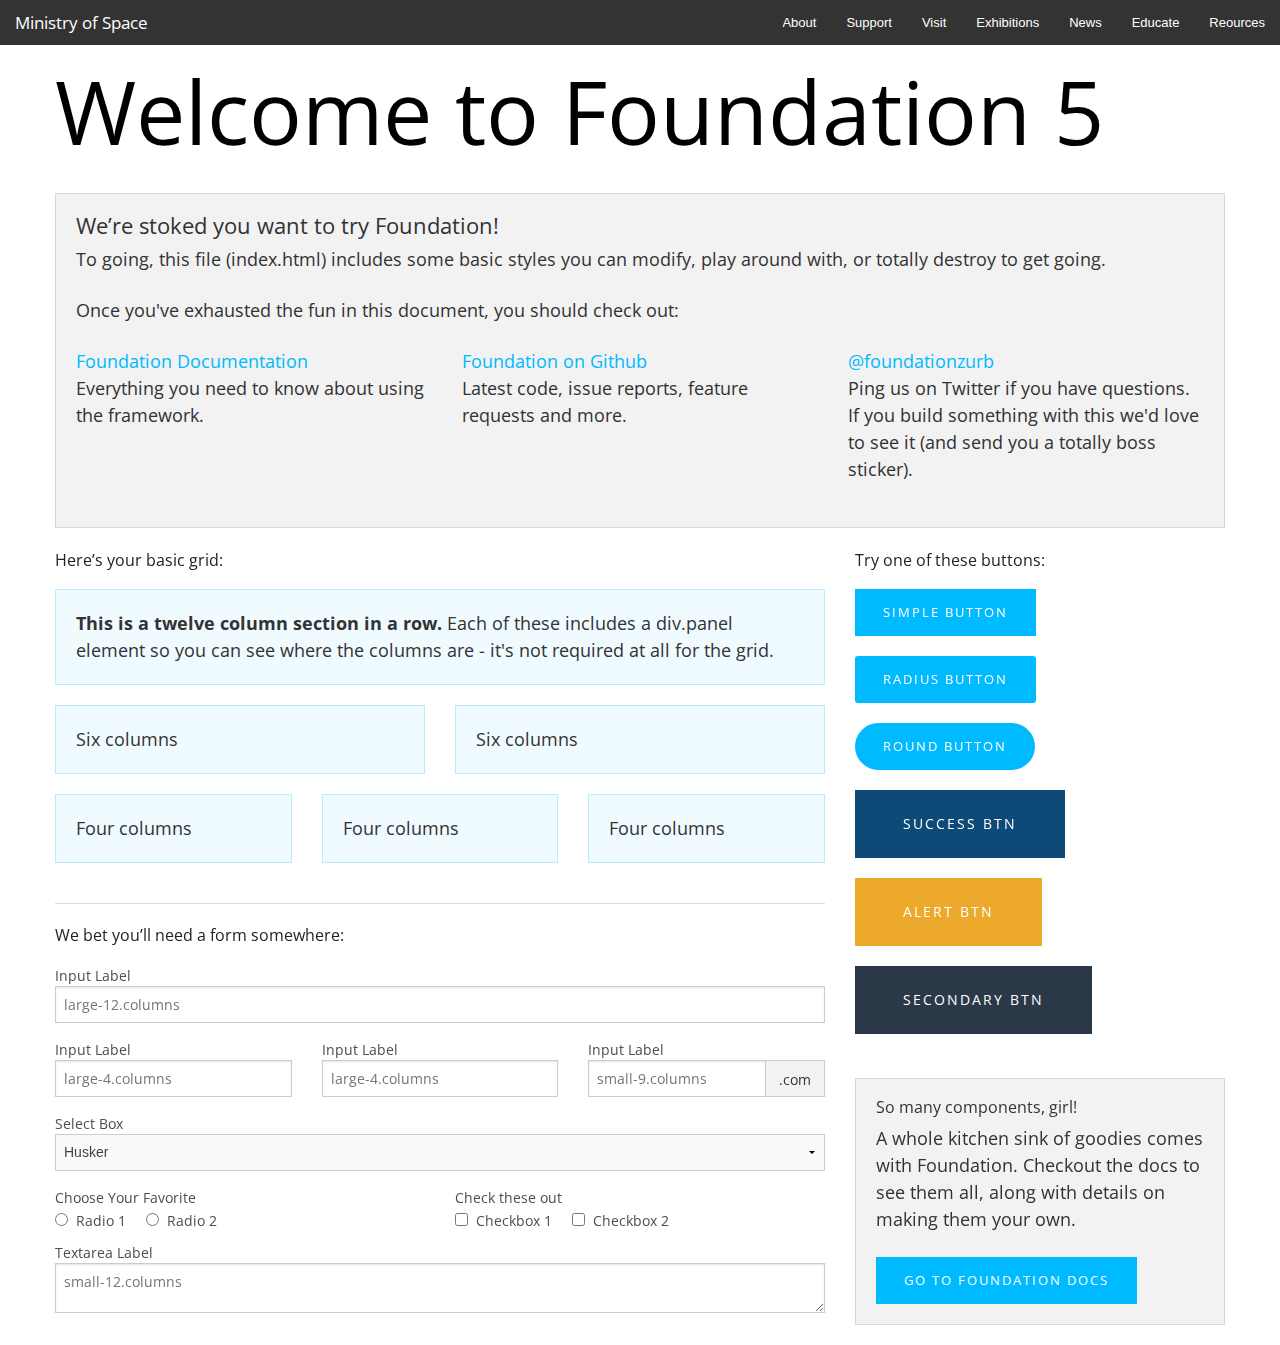
==== commit 19addb7c: "auto commit (mixture)" ====
--- a/back.html
+++ b/back.html
@@ -211,6 +211,45 @@
 $(document).foundation();
 </script>
 
+<script type="text/javascript">
+    (function() {
+        var path = '//easy.myfonts.net/v2/js?sid=217468(font-family=DIN+Next+Pro+Light)&sid=217469(font-family=DIN+Next+Pro+Regular)&sid=218595(font-family=DIN+Next+Std+Cyrillic+Medium)&key=agnGKgvVBh',
+            protocol = ('https:' == document.location.protocol ? 'https:' : 'http:'),
+            trial = document.createElement('script');
+        trial.type = 'text/javascript';
+        trial.async = true;
+        trial.src = protocol + path;
+        var head = document.getElementsByTagName("head")[0];
+        head.appendChild(trial);
+    })();
+</script>
+
+<script type="text/javascript">
+    (function() {
+        var path = '//easy.myfonts.net/v2/js?sid=175234(font-family=Freight+Sans+Pro+Book)&key=h0CnEzW7AG',
+            protocol = ('https:' == document.location.protocol ? 'https:' : 'http:'),
+            trial = document.createElement('script');
+        trial.type = 'text/javascript';
+        trial.async = true;
+        trial.src = protocol + path;
+        var head = document.getElementsByTagName("head")[0];
+        head.appendChild(trial);
+    })();
+</script>
+
+<script type="text/javascript">
+    (function() {
+        var path = '//easy.myfonts.net/v2/js?sid=265423(font-family=DIN+Next+Slab+Light)&key=aM77D8KfFq',
+            protocol = ('https:' == document.location.protocol ? 'https:' : 'http:'),
+            trial = document.createElement('script');
+        trial.type = 'text/javascript';
+        trial.async = true;
+        trial.src = protocol + path;
+        var head = document.getElementsByTagName("head")[0];
+        head.appendChild(trial);
+    })();
+</script>
+
       </div>
     </div> 
 	</body>
--- a/assets/css/app.min.css
+++ b/assets/css/app.min.css
@@ -1 +1 @@
-@import url(http://fonts.googleapis.com/css?family=Lora:400,700,400italic,700italic);@import url(http://fonts.googleapis.com/css?family=Open+Sans:400,300,600,700);meta.foundation-version{font-family:"../../5.4.7"}meta.foundation-mq-small{font-family:"../../only screen";width:0}meta.foundation-mq-medium{font-family:"/only screen and (min-width:40.063em)/";width:40.063em}meta.foundation-mq-large{font-family:"/only screen and (min-width:64.063em)/";width:64.063em}meta.foundation-mq-xlarge{font-family:"/only screen and (min-width:90.063em)/";width:90.063em}meta.foundation-mq-xxlarge{font-family:"/only screen and (min-width:120.063em)/";width:120.063em}meta.foundation-data-attribute-namespace{font-family:false}body,html{height:100%}*,:after,:before{-webkit-box-sizing:border-box;-moz-box-sizing:border-box;box-sizing:border-box}body,html{font-size:100%}body{background:#fff;color:#222;padding:0;margin:0;font-family:"Helvetica Neue",Helvetica,Roboto,Arial,sans-serif;font-weight:400;font-style:normal;line-height:1.5;position:relative;cursor:auto}a:hover{cursor:pointer}img{max-width:100%;height:auto;-ms-interpolation-mode:bicubic}#map_canvas embed,#map_canvas img,#map_canvas object,.map_canvas embed,.map_canvas img,.map_canvas object{max-width:none!important}.left{float:left!important}.right{float:right!important}.clearfix:after,.clearfix:before{content:" ";display:table}.clearfix:after{clear:both}.hide{display:none!important;visibility:hidden}.invisible{visibility:hidden}.antialiased{-webkit-font-smoothing:antialiased;-moz-osx-font-smoothing:grayscale}img{display:inline-block;vertical-align:middle}textarea{min-height:50px}select{width:100%}.row{width:100%;margin-left:auto;margin-right:auto;margin-top:0;margin-bottom:0;max-width:75rem}.row:after,.row:before{content:" ";display:table}.row:after{clear:both}.row.collapse>.column,.row.collapse>.columns{padding-left:0;padding-right:0}.row.collapse .row{margin-left:0;margin-right:0}.row .row{width:auto;margin-left:-.9375rem;margin-right:-.9375rem;margin-top:0;margin-bottom:0;max-width:none}.row .row:after,.row .row:before{content:" ";display:table}.row .row:after{clear:both}.row .row.collapse{width:auto;margin:0;max-width:none}.row .row.collapse:after,.row .row.collapse:before{content:" ";display:table}.row .row.collapse:after{clear:both}.column,.columns{padding-left:.9375rem;padding-right:.9375rem;width:100%;float:left}[class*=column]+[class*=column]:last-child{float:right}[class*=column]+[class*=column].end{float:left}@media only screen{.small-push-0{position:relative;left:0;right:auto}.small-pull-0{position:relative;right:0;left:auto}.small-push-1{position:relative;left:8.33333%;right:auto}.small-pull-1{position:relative;right:8.33333%;left:auto}.small-push-2{position:relative;left:16.66667%;right:auto}.small-pull-2{position:relative;right:16.66667%;left:auto}.small-push-3{position:relative;left:25%;right:auto}.small-pull-3{position:relative;right:25%;left:auto}.small-push-4{position:relative;left:33.33333%;right:auto}.small-pull-4{position:relative;right:33.33333%;left:auto}.small-push-5{position:relative;left:41.66667%;right:auto}.small-pull-5{position:relative;right:41.66667%;left:auto}.small-push-6{position:relative;left:50%;right:auto}.small-pull-6{position:relative;right:50%;left:auto}.small-push-7{position:relative;left:58.33333%;right:auto}.small-pull-7{position:relative;right:58.33333%;left:auto}.small-push-8{position:relative;left:66.66667%;right:auto}.small-pull-8{position:relative;right:66.66667%;left:auto}.small-push-9{position:relative;left:75%;right:auto}.small-pull-9{position:relative;right:75%;left:auto}.small-push-10{position:relative;left:83.33333%;right:auto}.small-pull-10{position:relative;right:83.33333%;left:auto}.small-push-11{position:relative;left:91.66667%;right:auto}.small-pull-11{position:relative;right:91.66667%;left:auto}.column,.columns{position:relative;padding-left:.9375rem;padding-right:.9375rem;float:left}.small-1{width:8.33333%}.small-2{width:16.66667%}.small-3{width:25%}.small-4{width:33.33333%}.small-5{width:41.66667%}.small-6{width:50%}.small-7{width:58.33333%}.small-8{width:66.66667%}.small-9{width:75%}.small-10{width:83.33333%}.small-11{width:91.66667%}.small-12{width:100%}.small-offset-0{margin-left:0!important}.small-offset-1{margin-left:8.33333%!important}.small-offset-2{margin-left:16.66667%!important}.small-offset-3{margin-left:25%!important}.small-offset-4{margin-left:33.33333%!important}.small-offset-5{margin-left:41.66667%!important}.small-offset-6{margin-left:50%!important}.small-offset-7{margin-left:58.33333%!important}.small-offset-8{margin-left:66.66667%!important}.small-offset-9{margin-left:75%!important}.small-offset-10{margin-left:83.33333%!important}.small-offset-11{margin-left:91.66667%!important}.small-reset-order{margin-left:0;margin-right:0;left:auto;right:auto;float:left}.column.small-centered,.columns.small-centered{margin-left:auto;margin-right:auto;float:none}.column.small-uncentered,.columns.small-uncentered{margin-left:0;margin-right:0;float:left}.column.small-centered:last-child,.columns.small-centered:last-child{float:none}.column.small-uncentered:last-child,.columns.small-uncentered:last-child{float:left}.column.small-uncentered.opposite,.columns.small-uncentered.opposite{float:right}}@media only screen and (min-width:40.063em){.medium-push-0{position:relative;left:0;right:auto}.medium-pull-0{position:relative;right:0;left:auto}.medium-push-1{position:relative;left:8.33333%;right:auto}.medium-pull-1{position:relative;right:8.33333%;left:auto}.medium-push-2{position:relative;left:16.66667%;right:auto}.medium-pull-2{position:relative;right:16.66667%;left:auto}.medium-push-3{position:relative;left:25%;right:auto}.medium-pull-3{position:relative;right:25%;left:auto}.medium-push-4{position:relative;left:33.33333%;right:auto}.medium-pull-4{position:relative;right:33.33333%;left:auto}.medium-push-5{position:relative;left:41.66667%;right:auto}.medium-pull-5{position:relative;right:41.66667%;left:auto}.medium-push-6{position:relative;left:50%;right:auto}.medium-pull-6{position:relative;right:50%;left:auto}.medium-push-7{position:relative;left:58.33333%;right:auto}.medium-pull-7{position:relative;right:58.33333%;left:auto}.medium-push-8{position:relative;left:66.66667%;right:auto}.medium-pull-8{position:relative;right:66.66667%;left:auto}.medium-push-9{position:relative;left:75%;right:auto}.medium-pull-9{position:relative;right:75%;left:auto}.medium-push-10{position:relative;left:83.33333%;right:auto}.medium-pull-10{position:relative;right:83.33333%;left:auto}.medium-push-11{position:relative;left:91.66667%;right:auto}.medium-pull-11{position:relative;right:91.66667%;left:auto}.column,.columns{position:relative;padding-left:.9375rem;padding-right:.9375rem;float:left}.medium-1{width:8.33333%}.medium-2{width:16.66667%}.medium-3{width:25%}.medium-4{width:33.33333%}.medium-5{width:41.66667%}.medium-6{width:50%}.medium-7{width:58.33333%}.medium-8{width:66.66667%}.medium-9{width:75%}.medium-10{width:83.33333%}.medium-11{width:91.66667%}.medium-12{width:100%}.medium-offset-0{margin-left:0!important}.medium-offset-1{margin-left:8.33333%!important}.medium-offset-2{margin-left:16.66667%!important}.medium-offset-3{margin-left:25%!important}.medium-offset-4{margin-left:33.33333%!important}.medium-offset-5{margin-left:41.66667%!important}.medium-offset-6{margin-left:50%!important}.medium-offset-7{margin-left:58.33333%!important}.medium-offset-8{margin-left:66.66667%!important}.medium-offset-9{margin-left:75%!important}.medium-offset-10{margin-left:83.33333%!important}.medium-offset-11{margin-left:91.66667%!important}.medium-reset-order{margin-left:0;margin-right:0;left:auto;right:auto;float:left}.column.medium-centered,.columns.medium-centered{margin-left:auto;margin-right:auto;float:none}.column.medium-uncentered,.columns.medium-uncentered{margin-left:0;margin-right:0;float:left}.column.medium-centered:last-child,.columns.medium-centered:last-child{float:none}.column.medium-uncentered:last-child,.columns.medium-uncentered:last-child{float:left}.column.medium-uncentered.opposite,.columns.medium-uncentered.opposite{float:right}.push-0{position:relative;left:0;right:auto}.pull-0{position:relative;right:0;left:auto}.push-1{position:relative;left:8.33333%;right:auto}.pull-1{position:relative;right:8.33333%;left:auto}.push-2{position:relative;left:16.66667%;right:auto}.pull-2{position:relative;right:16.66667%;left:auto}.push-3{position:relative;left:25%;right:auto}.pull-3{position:relative;right:25%;left:auto}.push-4{position:relative;left:33.33333%;right:auto}.pull-4{position:relative;right:33.33333%;left:auto}.push-5{position:relative;left:41.66667%;right:auto}.pull-5{position:relative;right:41.66667%;left:auto}.push-6{position:relative;left:50%;right:auto}.pull-6{position:relative;right:50%;left:auto}.push-7{position:relative;left:58.33333%;right:auto}.pull-7{position:relative;right:58.33333%;left:auto}.push-8{position:relative;left:66.66667%;right:auto}.pull-8{position:relative;right:66.66667%;left:auto}.push-9{position:relative;left:75%;right:auto}.pull-9{position:relative;right:75%;left:auto}.push-10{position:relative;left:83.33333%;right:auto}.pull-10{position:relative;right:83.33333%;left:auto}.push-11{position:relative;left:91.66667%;right:auto}.pull-11{position:relative;right:91.66667%;left:auto}}@media only screen and (min-width:64.063em){.large-push-0{position:relative;left:0;right:auto}.large-pull-0{position:relative;right:0;left:auto}.large-push-1{position:relative;left:8.33333%;right:auto}.large-pull-1{position:relative;right:8.33333%;left:auto}.large-push-2{position:relative;left:16.66667%;right:auto}.large-pull-2{position:relative;right:16.66667%;left:auto}.large-push-3{position:relative;left:25%;right:auto}.large-pull-3{position:relative;right:25%;left:auto}.large-push-4{position:relative;left:33.33333%;right:auto}.large-pull-4{position:relative;right:33.33333%;left:auto}.large-push-5{position:relative;left:41.66667%;right:auto}.large-pull-5{position:relative;right:41.66667%;left:auto}.large-push-6{position:relative;left:50%;right:auto}.large-pull-6{position:relative;right:50%;left:auto}.large-push-7{position:relative;left:58.33333%;right:auto}.large-pull-7{position:relative;right:58.33333%;left:auto}.large-push-8{position:relative;left:66.66667%;right:auto}.large-pull-8{position:relative;right:66.66667%;left:auto}.large-push-9{position:relative;left:75%;right:auto}.large-pull-9{position:relative;right:75%;left:auto}.large-push-10{position:relative;left:83.33333%;right:auto}.large-pull-10{position:relative;right:83.33333%;left:auto}.large-push-11{position:relative;left:91.66667%;right:auto}.large-pull-11{position:relative;right:91.66667%;left:auto}.column,.columns{position:relative;padding-left:.9375rem;padding-right:.9375rem;float:left}.large-1{width:8.33333%}.large-2{width:16.66667%}.large-3{width:25%}.large-4{width:33.33333%}.large-5{width:41.66667%}.large-6{width:50%}.large-7{width:58.33333%}.large-8{width:66.66667%}.large-9{width:75%}.large-10{width:83.33333%}.large-11{width:91.66667%}.large-12{width:100%}.large-offset-0{margin-left:0!important}.large-offset-1{margin-left:8.33333%!important}.large-offset-2{margin-left:16.66667%!important}.large-offset-3{margin-left:25%!important}.large-offset-4{margin-left:33.33333%!important}.large-offset-5{margin-left:41.66667%!important}.large-offset-6{margin-left:50%!important}.large-offset-7{margin-left:58.33333%!important}.large-offset-8{margin-left:66.66667%!important}.large-offset-9{margin-left:75%!important}.large-offset-10{margin-left:83.33333%!important}.large-offset-11{margin-left:91.66667%!important}.large-reset-order{margin-left:0;margin-right:0;left:auto;right:auto;float:left}.column.large-centered,.columns.large-centered{margin-left:auto;margin-right:auto;float:none}.column.large-uncentered,.columns.large-uncentered{margin-left:0;margin-right:0;float:left}.column.large-centered:last-child,.columns.large-centered:last-child{float:none}.column.large-uncentered:last-child,.columns.large-uncentered:last-child{float:left}.column.large-uncentered.opposite,.columns.large-uncentered.opposite{float:right}.push-0{position:relative;left:0;right:auto}.pull-0{position:relative;right:0;left:auto}.push-1{position:relative;left:8.33333%;right:auto}.pull-1{position:relative;right:8.33333%;left:auto}.push-2{position:relative;left:16.66667%;right:auto}.pull-2{position:relative;right:16.66667%;left:auto}.push-3{position:relative;left:25%;right:auto}.pull-3{position:relative;right:25%;left:auto}.push-4{position:relative;left:33.33333%;right:auto}.pull-4{position:relative;right:33.33333%;left:auto}.push-5{position:relative;left:41.66667%;right:auto}.pull-5{position:relative;right:41.66667%;left:auto}.push-6{position:relative;left:50%;right:auto}.pull-6{position:relative;right:50%;left:auto}.push-7{position:relative;left:58.33333%;right:auto}.pull-7{position:relative;right:58.33333%;left:auto}.push-8{position:relative;left:66.66667%;right:auto}.pull-8{position:relative;right:66.66667%;left:auto}.push-9{position:relative;left:75%;right:auto}.pull-9{position:relative;right:75%;left:auto}.push-10{position:relative;left:83.33333%;right:auto}.pull-10{position:relative;right:83.33333%;left:auto}.push-11{position:relative;left:91.66667%;right:auto}.pull-11{position:relative;right:91.66667%;left:auto}}.accordion{margin-bottom:0}.accordion:after,.accordion:before{content:" ";display:table}.accordion:after{clear:both}.accordion .accordion-navigation,.accordion dd{display:block;margin-bottom:0!important}.accordion .accordion-navigation.active>a,.accordion dd.active>a{background:#e8e8e8}.accordion .accordion-navigation>a,.accordion dd>a{background:#EFEFEF;color:#222;padding:1rem;display:block;font-family:"Helvetica Neue",Helvetica,Roboto,Arial,sans-serif;font-size:1rem}.accordion .accordion-navigation>a:hover,.accordion dd>a:hover{background:#e3e3e3}.accordion .accordion-navigation>.content,.accordion dd>.content{display:none;padding:.9375rem}.accordion .accordion-navigation>.content.active,.accordion dd>.content.active{display:block;background:#FFF}.alert-box{border-style:solid;border-width:1px;display:block;font-weight:400;margin-bottom:1.25rem;position:relative;padding:.875rem 1.5rem .875rem .875rem;font-size:.8125rem;transition:opacity 300ms ease-out;background-color:#00baff;border-color:#00a0db;color:#FFF}.alert-box .close{font-size:1.375rem;padding:9px 6px 4px;line-height:0;position:absolute;top:50%;margin-top:-.6875rem;right:.25rem;color:#333;opacity:.3;background:inherit}.alert-box .close:focus,.alert-box .close:hover{opacity:.5}.alert-box.radius{border-radius:3px}.alert-box.round{border-radius:1000px}.alert-box.success{background-color:#0e4a77;border-color:#0c4066;color:#FFF}.alert-box.alert{background-color:#eda92c;border-color:#df9713;color:#FFF}.alert-box.secondary{background-color:#2b3848;border-color:#25303e;color:#FFF}.alert-box.warning{background-color:#f08a24;border-color:#de770f;color:#FFF}.alert-box.info{background-color:#a0d3e8;border-color:#74bfdd;color:#0f1318}.alert-box.alert-close{opacity:0}[class*=block-grid-]{display:block;padding:0;margin:0 -.625rem}[class*=block-grid-]:after,[class*=block-grid-]:before{content:" ";display:table}[class*=block-grid-]:after{clear:both}[class*=block-grid-]>li{display:block;height:auto;float:left;padding:0 .625rem 1.25rem}@media only screen{.small-block-grid-1>li{width:100%;list-style:none}.small-block-grid-1>li:nth-of-type(1n){clear:none}.small-block-grid-1>li:nth-of-type(1n+1){clear:both}.small-block-grid-2>li{width:50%;list-style:none}.small-block-grid-2>li:nth-of-type(1n){clear:none}.small-block-grid-2>li:nth-of-type(2n+1){clear:both}.small-block-grid-3>li{width:33.33333%;list-style:none}.small-block-grid-3>li:nth-of-type(1n){clear:none}.small-block-grid-3>li:nth-of-type(3n+1){clear:both}.small-block-grid-4>li{width:25%;list-style:none}.small-block-grid-4>li:nth-of-type(1n){clear:none}.small-block-grid-4>li:nth-of-type(4n+1){clear:both}.small-block-grid-5>li{width:20%;list-style:none}.small-block-grid-5>li:nth-of-type(1n){clear:none}.small-block-grid-5>li:nth-of-type(5n+1){clear:both}.small-block-grid-6>li{width:16.66667%;list-style:none}.small-block-grid-6>li:nth-of-type(1n){clear:none}.small-block-grid-6>li:nth-of-type(6n+1){clear:both}.small-block-grid-7>li{width:14.28571%;list-style:none}.small-block-grid-7>li:nth-of-type(1n){clear:none}.small-block-grid-7>li:nth-of-type(7n+1){clear:both}.small-block-grid-8>li{width:12.5%;list-style:none}.small-block-grid-8>li:nth-of-type(1n){clear:none}.small-block-grid-8>li:nth-of-type(8n+1){clear:both}.small-block-grid-9>li{width:11.11111%;list-style:none}.small-block-grid-9>li:nth-of-type(1n){clear:none}.small-block-grid-9>li:nth-of-type(9n+1){clear:both}.small-block-grid-10>li{width:10%;list-style:none}.small-block-grid-10>li:nth-of-type(1n){clear:none}.small-block-grid-10>li:nth-of-type(10n+1){clear:both}.small-block-grid-11>li{width:9.09091%;list-style:none}.small-block-grid-11>li:nth-of-type(1n){clear:none}.small-block-grid-11>li:nth-of-type(11n+1){clear:both}.small-block-grid-12>li{width:8.33333%;list-style:none}.small-block-grid-12>li:nth-of-type(1n){clear:none}.small-block-grid-12>li:nth-of-type(12n+1){clear:both}}@media only screen and (min-width:40.063em){.medium-block-grid-1>li{width:100%;list-style:none}.medium-block-grid-1>li:nth-of-type(1n){clear:none}.medium-block-grid-1>li:nth-of-type(1n+1){clear:both}.medium-block-grid-2>li{width:50%;list-style:none}.medium-block-grid-2>li:nth-of-type(1n){clear:none}.medium-block-grid-2>li:nth-of-type(2n+1){clear:both}.medium-block-grid-3>li{width:33.33333%;list-style:none}.medium-block-grid-3>li:nth-of-type(1n){clear:none}.medium-block-grid-3>li:nth-of-type(3n+1){clear:both}.medium-block-grid-4>li{width:25%;list-style:none}.medium-block-grid-4>li:nth-of-type(1n){clear:none}.medium-block-grid-4>li:nth-of-type(4n+1){clear:both}.medium-block-grid-5>li{width:20%;list-style:none}.medium-block-grid-5>li:nth-of-type(1n){clear:none}.medium-block-grid-5>li:nth-of-type(5n+1){clear:both}.medium-block-grid-6>li{width:16.66667%;list-style:none}.medium-block-grid-6>li:nth-of-type(1n){clear:none}.medium-block-grid-6>li:nth-of-type(6n+1){clear:both}.medium-block-grid-7>li{width:14.28571%;list-style:none}.medium-block-grid-7>li:nth-of-type(1n){clear:none}.medium-block-grid-7>li:nth-of-type(7n+1){clear:both}.medium-block-grid-8>li{width:12.5%;list-style:none}.medium-block-grid-8>li:nth-of-type(1n){clear:none}.medium-block-grid-8>li:nth-of-type(8n+1){clear:both}.medium-block-grid-9>li{width:11.11111%;list-style:none}.medium-block-grid-9>li:nth-of-type(1n){clear:none}.medium-block-grid-9>li:nth-of-type(9n+1){clear:both}.medium-block-grid-10>li{width:10%;list-style:none}.medium-block-grid-10>li:nth-of-type(1n){clear:none}.medium-block-grid-10>li:nth-of-type(10n+1){clear:both}.medium-block-grid-11>li{width:9.09091%;list-style:none}.medium-block-grid-11>li:nth-of-type(1n){clear:none}.medium-block-grid-11>li:nth-of-type(11n+1){clear:both}.medium-block-grid-12>li{width:8.33333%;list-style:none}.medium-block-grid-12>li:nth-of-type(1n){clear:none}.medium-block-grid-12>li:nth-of-type(12n+1){clear:both}}@media only screen and (min-width:64.063em){.large-block-grid-1>li{width:100%;list-style:none}.large-block-grid-1>li:nth-of-type(1n){clear:none}.large-block-grid-1>li:nth-of-type(1n+1){clear:both}.large-block-grid-2>li{width:50%;list-style:none}.large-block-grid-2>li:nth-of-type(1n){clear:none}.large-block-grid-2>li:nth-of-type(2n+1){clear:both}.large-block-grid-3>li{width:33.33333%;list-style:none}.large-block-grid-3>li:nth-of-type(1n){clear:none}.large-block-grid-3>li:nth-of-type(3n+1){clear:both}.large-block-grid-4>li{width:25%;list-style:none}.large-block-grid-4>li:nth-of-type(1n){clear:none}.large-block-grid-4>li:nth-of-type(4n+1){clear:both}.large-block-grid-5>li{width:20%;list-style:none}.large-block-grid-5>li:nth-of-type(1n){clear:none}.large-block-grid-5>li:nth-of-type(5n+1){clear:both}.large-block-grid-6>li{width:16.66667%;list-style:none}.large-block-grid-6>li:nth-of-type(1n){clear:none}.large-block-grid-6>li:nth-of-type(6n+1){clear:both}.large-block-grid-7>li{width:14.28571%;list-style:none}.large-block-grid-7>li:nth-of-type(1n){clear:none}.large-block-grid-7>li:nth-of-type(7n+1){clear:both}.large-block-grid-8>li{width:12.5%;list-style:none}.large-block-grid-8>li:nth-of-type(1n){clear:none}.large-block-grid-8>li:nth-of-type(8n+1){clear:both}.large-block-grid-9>li{width:11.11111%;list-style:none}.large-block-grid-9>li:nth-of-type(1n){clear:none}.large-block-grid-9>li:nth-of-type(9n+1){clear:both}.large-block-grid-10>li{width:10%;list-style:none}.large-block-grid-10>li:nth-of-type(1n){clear:none}.large-block-grid-10>li:nth-of-type(10n+1){clear:both}.large-block-grid-11>li{width:9.09091%;list-style:none}.large-block-grid-11>li:nth-of-type(1n){clear:none}.large-block-grid-11>li:nth-of-type(11n+1){clear:both}.large-block-grid-12>li{width:8.33333%;list-style:none}.large-block-grid-12>li:nth-of-type(1n){clear:none}.large-block-grid-12>li:nth-of-type(12n+1){clear:both}}.breadcrumbs{display:block;padding:.5625rem .875rem;overflow:hidden;margin-left:0;list-style:none;border-style:solid;border-width:1px;background-color:#90a4bd;border-color:#7b93b0;border-radius:3px}.breadcrumbs>*{margin:0;float:left;font-size:.6875rem;line-height:.6875rem;text-transform:uppercase;color:#00baff}.breadcrumbs>:focus a,.breadcrumbs>:hover a{text-decoration:underline}.breadcrumbs>* a{color:#00baff}.breadcrumbs>.current,.breadcrumbs>.current a{cursor:default;color:#333}.breadcrumbs>.current:focus,.breadcrumbs>.current:focus a,.breadcrumbs>.current:hover,.breadcrumbs>.current:hover a{text-decoration:none}.breadcrumbs>.unavailable,.breadcrumbs>.unavailable a{color:#999}.breadcrumbs>.unavailable a:focus,.breadcrumbs>.unavailable:focus,.breadcrumbs>.unavailable:hover,.breadcrumbs>.unavailable:hover a{text-decoration:none;color:#999;cursor:default}.breadcrumbs>:before{content:"/";color:#AAA;margin:0 .75rem;position:relative;top:1px}.breadcrumbs>:first-child:before{content:" ";margin:0}[aria-label=breadcrumbs] [aria-hidden=true]:after{content:"/"}.button,button{border-style:solid;border-width:0;cursor:pointer;font-family:"Helvetica Neue",Helvetica,Roboto,Arial,sans-serif;font-weight:400;line-height:normal;margin:0 0 1.25rem;position:relative;text-decoration:none;text-align:center;-webkit-appearance:none;-webkit-border-radius:0;display:inline-block;padding-top:1rem;padding-right:2rem;padding-bottom:1.0625rem;padding-left:2rem;font-size:1rem;background-color:#00baff;border-color:#0095cc;color:#FFF;transition:background-color 300ms ease-out}.button:focus,.button:hover,button:focus,button:hover{background-color:#0095cc;color:#FFF}.button.secondary,button.secondary{background-color:#2b3848;border-color:#222d3a;color:#FFF}.button.secondary:focus,.button.secondary:hover,button.secondary:focus,button.secondary:hover{background-color:#222d3a;color:#FFF}.button.success,button.success{background-color:#0e4a77;border-color:#0b3b5f;color:#FFF}.button.success:focus,.button.success:hover,button.success:focus,button.success:hover{background-color:#0b3b5f;color:#FFF}.button.alert,button.alert{background-color:#eda92c;border-color:#cf8c12;color:#FFF}.button.alert:focus,.button.alert:hover,button.alert:focus,button.alert:hover{background-color:#cf8c12;color:#FFF}.button.warning,button.warning{background-color:#f08a24;border-color:#cf6e0e;color:#FFF}.button.warning:focus,.button.warning:hover,button.warning:focus,button.warning:hover{background-color:#cf6e0e;color:#FFF}.button.info,button.info{background-color:#a0d3e8;border-color:#61b6d9;color:#333}.button.info:focus,.button.info:hover,button.info:focus,button.info:hover{background-color:#61b6d9;color:#FFF}.button.large,button.large{padding-top:1.125rem;padding-right:2.25rem;padding-bottom:1.1875rem;padding-left:2.25rem;font-size:1.25rem}.button.small,button.small{padding-top:.875rem;padding-right:1.75rem;padding-bottom:.9375rem;padding-left:1.75rem;font-size:.8125rem}.button.tiny,button.tiny{padding-top:.625rem;padding-right:1.25rem;padding-bottom:.6875rem;padding-left:1.25rem;font-size:.6875rem}.button.expand,button.expand{padding-right:0;padding-left:0;width:100%}.button.left-align,button.left-align{text-align:left;text-indent:.75rem}.button.right-align,button.right-align{text-align:right;padding-right:.75rem}.button.radius,button.radius{border-radius:3px}.button.round,button.round{border-radius:1000px}.button.disabled,.button[disabled],button.disabled,button[disabled]{background-color:#00baff;border-color:#0095cc;color:#FFF;cursor:default;opacity:.7;box-shadow:none}.button.disabled:focus,.button.disabled:hover,.button[disabled]:focus,.button[disabled]:hover,button.disabled:focus,button.disabled:hover,button[disabled]:focus,button[disabled]:hover{color:#FFF;background-color:#00baff}.button.disabled.secondary,.button[disabled].secondary,button.disabled.secondary,button[disabled].secondary{background-color:#2b3848;border-color:#222d3a;color:#FFF;cursor:default;opacity:.7;box-shadow:none}.button.disabled.secondary:focus,.button.disabled.secondary:hover,.button[disabled].secondary:focus,.button[disabled].secondary:hover,button.disabled.secondary:focus,button.disabled.secondary:hover,button[disabled].secondary:focus,button[disabled].secondary:hover{color:#FFF;background-color:#2b3848}.button.disabled.success,.button[disabled].success,button.disabled.success,button[disabled].success{background-color:#0e4a77;border-color:#0b3b5f;color:#FFF;cursor:default;opacity:.7;box-shadow:none}.button.disabled.success:focus,.button.disabled.success:hover,.button[disabled].success:focus,.button[disabled].success:hover,button.disabled.success:focus,button.disabled.success:hover,button[disabled].success:focus,button[disabled].success:hover{color:#FFF;background-color:#0e4a77}.button.disabled.alert,.button[disabled].alert,button.disabled.alert,button[disabled].alert{background-color:#eda92c;border-color:#cf8c12;color:#FFF;cursor:default;opacity:.7;box-shadow:none}.button.disabled.alert:focus,.button.disabled.alert:hover,.button[disabled].alert:focus,.button[disabled].alert:hover,button.disabled.alert:focus,button.disabled.alert:hover,button[disabled].alert:focus,button[disabled].alert:hover{color:#FFF;background-color:#eda92c}.button.disabled.warning,.button[disabled].warning,button.disabled.warning,button[disabled].warning{background-color:#f08a24;border-color:#cf6e0e;color:#FFF;cursor:default;opacity:.7;box-shadow:none}.button.disabled.warning:focus,.button.disabled.warning:hover,.button[disabled].warning:focus,.button[disabled].warning:hover,button.disabled.warning:focus,button.disabled.warning:hover,button[disabled].warning:focus,button[disabled].warning:hover{color:#FFF;background-color:#f08a24}.button.disabled.info,.button[disabled].info,button.disabled.info,button[disabled].info{background-color:#a0d3e8;border-color:#61b6d9;color:#333;cursor:default;opacity:.7;box-shadow:none}.button.disabled.info:focus,.button.disabled.info:hover,.button[disabled].info:focus,.button[disabled].info:hover,button.disabled.info:focus,button.disabled.info:hover,button[disabled].info:focus,button[disabled].info:hover{color:#FFF;background-color:#a0d3e8}button::-moz-focus-inner{border:0;padding:0}@media only screen and (min-width:40.063em){.button,button{display:inline-block}}.button-group{list-style:none;margin:0;left:0}.button-group:after,.button-group:before{content:" ";display:table}.button-group:after{clear:both}.button-group>li{margin:0 -2px;display:inline-block}.button-group>li .button,.button-group>li>button{border-left:1px solid;border-color:rgba(255,255,255,.5)}.button-group>li:first-child .button,.button-group>li:first-child button{border-left:0}.button-group.stack>li{display:inline-block;display:block;margin:0;float:none}.button-group.stack>li .button,.button-group.stack>li>button{border-left:1px solid}.button-group.stack>li:first-child .button,.button-group.stack>li:first-child button{border-left:0}.button-group.stack>li .button,.button-group.stack>li>button{border-top:1px solid;border-color:rgba(255,255,255,.5);border-left-width:0;margin:0;display:block}.button-group.stack>li:first-child .button,.button-group.stack>li:first-child button{border-top:0}.button-group.stack-for-small>li{margin:0 -2px;display:inline-block}.button-group.stack-for-small>li .button,.button-group.stack-for-small>li>button{border-left:1px solid;border-color:rgba(255,255,255,.5)}.button-group.stack-for-small>li:first-child .button,.button-group.stack-for-small>li:first-child button{border-left:0}@media only screen and (max-width:40em){.button-group.stack-for-small>li{display:inline-block;display:block;margin:0}.button-group.stack-for-small>li .button,.button-group.stack-for-small>li>button{border-left:1px solid}.button-group.stack-for-small>li:first-child .button,.button-group.stack-for-small>li:first-child button{border-left:0}.button-group.stack-for-small>li .button,.button-group.stack-for-small>li>button{border-top:1px solid;border-color:rgba(255,255,255,.5);border-left-width:0;margin:0;display:block}.button-group.stack-for-small>li:first-child .button,.button-group.stack-for-small>li:first-child button{border-top:0}}.button-group.radius>*{margin:0 -2px;display:inline-block}.button-group.radius>* .button,.button-group.radius>*>button{border-left:1px solid;border-color:rgba(255,255,255,.5)}.button-group.radius>:first-child .button,.button-group.radius>:first-child button{border-left:0}.button-group.radius>*,.button-group.radius>*>.button,.button-group.radius>*>a,.button-group.radius>*>button{border-radius:0}.button-group.radius>:first-child,.button-group.radius>:first-child>.button,.button-group.radius>:first-child>a,.button-group.radius>:first-child>button{-webkit-border-bottom-left-radius:3px;-webkit-border-top-left-radius:3px;border-bottom-left-radius:3px;border-top-left-radius:3px}.button-group.radius>:last-child,.button-group.radius>:last-child>.button,.button-group.radius>:last-child>a,.button-group.radius>:last-child>button{-webkit-border-bottom-right-radius:3px;-webkit-border-top-right-radius:3px;border-bottom-right-radius:3px;border-top-right-radius:3px}.button-group.radius.stack>*{display:inline-block;display:block;margin:0}.button-group.radius.stack>* .button,.button-group.radius.stack>*>button{border-left:1px solid}.button-group.radius.stack>:first-child .button,.button-group.radius.stack>:first-child button{border-left:0}.button-group.radius.stack>* .button,.button-group.radius.stack>*>button{border-top:1px solid;border-color:rgba(255,255,255,.5);border-left-width:0;margin:0;display:block}.button-group.radius.stack>:first-child .button,.button-group.radius.stack>:first-child button{border-top:0}.button-group.radius.stack>*,.button-group.radius.stack>*>.button,.button-group.radius.stack>*>a,.button-group.radius.stack>*>button{border-radius:0}.button-group.radius.stack>:first-child,.button-group.radius.stack>:first-child>.button,.button-group.radius.stack>:first-child>a,.button-group.radius.stack>:first-child>button{-webkit-top-left-radius:3px;-webkit-top-right-radius:3px;border-top-left-radius:3px;border-top-right-radius:3px}.button-group.radius.stack>:last-child,.button-group.radius.stack>:last-child>.button,.button-group.radius.stack>:last-child>a,.button-group.radius.stack>:last-child>button{-webkit-bottom-left-radius:3px;-webkit-bottom-right-radius:3px;border-bottom-left-radius:3px;border-bottom-right-radius:3px}@media only screen and (min-width:40.063em){.button-group.radius.stack-for-small>*{margin:0 -2px;display:inline-block}.button-group.radius.stack-for-small>* .button,.button-group.radius.stack-for-small>*>button{border-left:1px solid;border-color:rgba(255,255,255,.5)}.button-group.radius.stack-for-small>:first-child .button,.button-group.radius.stack-for-small>:first-child button{border-left:0}.button-group.radius.stack-for-small>*,.button-group.radius.stack-for-small>*>.button,.button-group.radius.stack-for-small>*>a,.button-group.radius.stack-for-small>*>button{border-radius:0}.button-group.radius.stack-for-small>:first-child,.button-group.radius.stack-for-small>:first-child>.button,.button-group.radius.stack-for-small>:first-child>a,.button-group.radius.stack-for-small>:first-child>button{-webkit-border-bottom-left-radius:3px;-webkit-border-top-left-radius:3px;border-bottom-left-radius:3px;border-top-left-radius:3px}.button-group.radius.stack-for-small>:last-child,.button-group.radius.stack-for-small>:last-child>.button,.button-group.radius.stack-for-small>:last-child>a,.button-group.radius.stack-for-small>:last-child>button{-webkit-border-bottom-right-radius:3px;-webkit-border-top-right-radius:3px;border-bottom-right-radius:3px;border-top-right-radius:3px}}@media only screen and (max-width:40em){.button-group.radius.stack-for-small>*{display:inline-block;display:block;margin:0}.button-group.radius.stack-for-small>* .button,.button-group.radius.stack-for-small>*>button{border-left:1px solid}.button-group.radius.stack-for-small>:first-child .button,.button-group.radius.stack-for-small>:first-child button{border-left:0}.button-group.radius.stack-for-small>* .button,.button-group.radius.stack-for-small>*>button{border-top:1px solid;border-color:rgba(255,255,255,.5);border-left-width:0;margin:0;display:block}.button-group.radius.stack-for-small>:first-child .button,.button-group.radius.stack-for-small>:first-child button{border-top:0}.button-group.radius.stack-for-small>*,.button-group.radius.stack-for-small>*>.button,.button-group.radius.stack-for-small>*>a,.button-group.radius.stack-for-small>*>button{border-radius:0}.button-group.radius.stack-for-small>:first-child,.button-group.radius.stack-for-small>:first-child>.button,.button-group.radius.stack-for-small>:first-child>a,.button-group.radius.stack-for-small>:first-child>button{-webkit-top-left-radius:3px;-webkit-top-right-radius:3px;border-top-left-radius:3px;border-top-right-radius:3px}.button-group.radius.stack-for-small>:last-child,.button-group.radius.stack-for-small>:last-child>.button,.button-group.radius.stack-for-small>:last-child>a,.button-group.radius.stack-for-small>:last-child>button{-webkit-bottom-left-radius:3px;-webkit-bottom-right-radius:3px;border-bottom-left-radius:3px;border-bottom-right-radius:3px}}.button-group.round>*{margin:0 -2px;display:inline-block}.button-group.round>* .button,.button-group.round>*>button{border-left:1px solid;border-color:rgba(255,255,255,.5)}.button-group.round>:first-child .button,.button-group.round>:first-child button{border-left:0}.button-group.round>*,.button-group.round>*>.button,.button-group.round>*>a,.button-group.round>*>button{border-radius:0}.button-group.round>:first-child,.button-group.round>:first-child>.button,.button-group.round>:first-child>a,.button-group.round>:first-child>button{-webkit-border-bottom-left-radius:1000px;-webkit-border-top-left-radius:1000px;border-bottom-left-radius:1000px;border-top-left-radius:1000px}.button-group.round>:last-child,.button-group.round>:last-child>.button,.button-group.round>:last-child>a,.button-group.round>:last-child>button{-webkit-border-bottom-right-radius:1000px;-webkit-border-top-right-radius:1000px;border-bottom-right-radius:1000px;border-top-right-radius:1000px}.button-group.round.stack>*{display:inline-block;display:block;margin:0}.button-group.round.stack>* .button,.button-group.round.stack>*>button{border-left:1px solid}.button-group.round.stack>:first-child .button,.button-group.round.stack>:first-child button{border-left:0}.button-group.round.stack>* .button,.button-group.round.stack>*>button{border-top:1px solid;border-color:rgba(255,255,255,.5);border-left-width:0;margin:0;display:block}.button-group.round.stack>:first-child .button,.button-group.round.stack>:first-child button{border-top:0}.button-group.round.stack>*,.button-group.round.stack>*>.button,.button-group.round.stack>*>a,.button-group.round.stack>*>button{border-radius:0}.button-group.round.stack>:first-child,.button-group.round.stack>:first-child>.button,.button-group.round.stack>:first-child>a,.button-group.round.stack>:first-child>button{-webkit-top-left-radius:1rem;-webkit-top-right-radius:1rem;border-top-left-radius:1rem;border-top-right-radius:1rem}.button-group.round.stack>:last-child,.button-group.round.stack>:last-child>.button,.button-group.round.stack>:last-child>a,.button-group.round.stack>:last-child>button{-webkit-bottom-left-radius:1rem;-webkit-bottom-right-radius:1rem;border-bottom-left-radius:1rem;border-bottom-right-radius:1rem}@media only screen and (min-width:40.063em){.button-group.round.stack-for-small>*{margin:0 -2px;display:inline-block}.button-group.round.stack-for-small>* .button,.button-group.round.stack-for-small>*>button{border-left:1px solid;border-color:rgba(255,255,255,.5)}.button-group.round.stack-for-small>:first-child .button,.button-group.round.stack-for-small>:first-child button{border-left:0}.button-group.round.stack-for-small>*,.button-group.round.stack-for-small>*>.button,.button-group.round.stack-for-small>*>a,.button-group.round.stack-for-small>*>button{border-radius:0}.button-group.round.stack-for-small>:first-child,.button-group.round.stack-for-small>:first-child>.button,.button-group.round.stack-for-small>:first-child>a,.button-group.round.stack-for-small>:first-child>button{-webkit-border-bottom-left-radius:1000px;-webkit-border-top-left-radius:1000px;border-bottom-left-radius:1000px;border-top-left-radius:1000px}.button-group.round.stack-for-small>:last-child,.button-group.round.stack-for-small>:last-child>.button,.button-group.round.stack-for-small>:last-child>a,.button-group.round.stack-for-small>:last-child>button{-webkit-border-bottom-right-radius:1000px;-webkit-border-top-right-radius:1000px;border-bottom-right-radius:1000px;border-top-right-radius:1000px}}@media only screen and (max-width:40em){.button-group.round.stack-for-small>*{display:inline-block;display:block;margin:0}.button-group.round.stack-for-small>* .button,.button-group.round.stack-for-small>*>button{border-left:1px solid}.button-group.round.stack-for-small>:first-child .button,.button-group.round.stack-for-small>:first-child button{border-left:0}.button-group.round.stack-for-small>* .button,.button-group.round.stack-for-small>*>button{border-top:1px solid;border-color:rgba(255,255,255,.5);border-left-width:0;margin:0;display:block}.button-group.round.stack-for-small>:first-child .button,.button-group.round.stack-for-small>:first-child button{border-top:0}.button-group.round.stack-for-small>*,.button-group.round.stack-for-small>*>.button,.button-group.round.stack-for-small>*>a,.button-group.round.stack-for-small>*>button{border-radius:0}.button-group.round.stack-for-small>:first-child,.button-group.round.stack-for-small>:first-child>.button,.button-group.round.stack-for-small>:first-child>a,.button-group.round.stack-for-small>:first-child>button{-webkit-top-left-radius:1rem;-webkit-top-right-radius:1rem;border-top-left-radius:1rem;border-top-right-radius:1rem}.button-group.round.stack-for-small>:last-child,.button-group.round.stack-for-small>:last-child>.button,.button-group.round.stack-for-small>:last-child>a,.button-group.round.stack-for-small>:last-child>button{-webkit-bottom-left-radius:1rem;-webkit-bottom-right-radius:1rem;border-bottom-left-radius:1rem;border-bottom-right-radius:1rem}}.button-group.even-2 li{margin:0 -2px;display:inline-block;width:50%}.button-group.even-2 li .button,.button-group.even-2 li>button{border-left:1px solid;border-color:rgba(255,255,255,.5)}.button-group.even-2 li:first-child .button,.button-group.even-2 li:first-child button{border-left:0}.button-group.even-2 li .button,.button-group.even-2 li button{width:100%}.button-group.even-3 li{margin:0 -2px;display:inline-block;width:33.33333%}.button-group.even-3 li .button,.button-group.even-3 li>button{border-left:1px solid;border-color:rgba(255,255,255,.5)}.button-group.even-3 li:first-child .button,.button-group.even-3 li:first-child button{border-left:0}.button-group.even-3 li .button,.button-group.even-3 li button{width:100%}.button-group.even-4 li{margin:0 -2px;display:inline-block;width:25%}.button-group.even-4 li .button,.button-group.even-4 li>button{border-left:1px solid;border-color:rgba(255,255,255,.5)}.button-group.even-4 li:first-child .button,.button-group.even-4 li:first-child button{border-left:0}.button-group.even-4 li .button,.button-group.even-4 li button{width:100%}.button-group.even-5 li{margin:0 -2px;display:inline-block;width:20%}.button-group.even-5 li .button,.button-group.even-5 li>button{border-left:1px solid;border-color:rgba(255,255,255,.5)}.button-group.even-5 li:first-child .button,.button-group.even-5 li:first-child button{border-left:0}.button-group.even-5 li .button,.button-group.even-5 li button{width:100%}.button-group.even-6 li{margin:0 -2px;display:inline-block;width:16.66667%}.button-group.even-6 li .button,.button-group.even-6 li>button{border-left:1px solid;border-color:rgba(255,255,255,.5)}.button-group.even-6 li:first-child .button,.button-group.even-6 li:first-child button{border-left:0}.button-group.even-6 li .button,.button-group.even-6 li button{width:100%}.button-group.even-7 li{margin:0 -2px;display:inline-block;width:14.28571%}.button-group.even-7 li .button,.button-group.even-7 li>button{border-left:1px solid;border-color:rgba(255,255,255,.5)}.button-group.even-7 li:first-child .button,.button-group.even-7 li:first-child button{border-left:0}.button-group.even-7 li .button,.button-group.even-7 li button{width:100%}.button-group.even-8 li{margin:0 -2px;display:inline-block;width:12.5%}.button-group.even-8 li .button,.button-group.even-8 li>button{border-left:1px solid;border-color:rgba(255,255,255,.5)}.button-group.even-8 li:first-child .button,.button-group.even-8 li:first-child button{border-left:0}.button-group.even-8 li .button,.button-group.even-8 li button{width:100%}.button-bar:after,.button-bar:before{content:" ";display:table}.button-bar:after{clear:both}.button-bar .button-group{float:left;margin-right:.625rem}.button-bar .button-group div{overflow:hidden}.clearing-thumbs,[data-clearing]{margin-bottom:0;margin-left:0;list-style:none}.clearing-thumbs:after,.clearing-thumbs:before,[data-clearing]:after,[data-clearing]:before{content:" ";display:table}.clearing-thumbs:after,[data-clearing]:after{clear:both}.clearing-thumbs li,[data-clearing] li{float:left;margin-right:10px}.clearing-thumbs[class*=block-grid-] li,[data-clearing][class*=block-grid-] li{margin-right:0}.clearing-blackout{background:#333;position:fixed;width:100%;height:100%;top:0;left:0;z-index:998}.clearing-blackout .clearing-close{display:block}.clearing-container{position:relative;z-index:998;height:100%;overflow:hidden;margin:0}.clearing-touch-label{position:absolute;top:50%;left:50%;color:#AAA;font-size:.6em}.visible-img{height:95%;position:relative}.visible-img img{position:absolute;left:50%;top:50%;margin-left:-50%;max-height:100%;max-width:100%}.clearing-caption{color:#CCC;font-size:.875em;line-height:1.3;margin-bottom:0;text-align:center;bottom:0;background:#333;width:100%;padding:10px 30px 20px;position:absolute;left:0}.clearing-close{z-index:999;padding-left:20px;padding-top:10px;font-size:30px;line-height:1;color:#CCC;display:none}.clearing-close:focus,.clearing-close:hover{color:#CCC}.clearing-assembled .clearing-container{height:100%}.clearing-assembled .clearing-container .carousel>ul,.clearing-feature li{display:none}.clearing-feature li.clearing-featured-img{display:block}@media only screen and (min-width:40.063em){.clearing-main-next,.clearing-main-prev{position:absolute;height:100%;width:40px;top:0}.clearing-main-next>span,.clearing-main-prev>span{position:absolute;top:50%;display:block;width:0;height:0;border:solid 12px}.clearing-main-next>span:hover,.clearing-main-prev>span:hover{opacity:.8}.clearing-main-prev{left:0}.clearing-main-prev>span{left:5px;border-color:transparent;border-right-color:#CCC}.clearing-main-next{right:0}.clearing-main-next>span{border-color:transparent;border-left-color:#CCC}.clearing-main-next.disabled,.clearing-main-prev.disabled{opacity:.3}.clearing-assembled .clearing-container .carousel{background:rgba(51,51,51,.8);height:120px;margin-top:10px;text-align:center}.clearing-assembled .clearing-container .carousel>ul{display:inline-block;z-index:999;height:100%;position:relative;float:none}.clearing-assembled .clearing-container .carousel>ul li{display:block;width:120px;min-height:inherit;float:left;overflow:hidden;margin-right:0;padding:0;position:relative;cursor:pointer;opacity:.4;clear:none}.clearing-assembled .clearing-container .carousel>ul li.fix-height img{height:100%;max-width:none}.clearing-assembled .clearing-container .carousel>ul li a.th{border:none;box-shadow:none;display:block}.clearing-assembled .clearing-container .carousel>ul li img{cursor:pointer!important;width:100%!important}.clearing-assembled .clearing-container .carousel>ul li.visible{opacity:1}.clearing-assembled .clearing-container .carousel>ul li:hover{opacity:.8}.clearing-assembled .clearing-container .visible-img{background:#333;overflow:hidden;height:85%}.clearing-close{position:absolute;top:10px;right:20px;padding-left:0;padding-top:0}}.f-dropdown{position:absolute;left:-9999px;list-style:none;margin-left:0;outline:0;width:100%;max-height:none;height:auto;background:#FFF;border:solid 1px #ccc;font-size:.875rem;z-index:89;margin-top:2px;max-width:200px}.f-dropdown>:first-child{margin-top:0}.f-dropdown>:last-child{margin-bottom:0}.f-dropdown:before{content:"";display:block;width:0;height:0;border:inset 6px;border-color:transparent transparent #FFF;border-bottom-style:solid;position:absolute;top:-12px;left:10px;z-index:89}.f-dropdown:after{content:"";display:block;width:0;height:0;border:inset 7px;border-color:transparent transparent #ccc;border-bottom-style:solid;position:absolute;top:-14px;left:9px;z-index:88}.f-dropdown.right:before{left:auto;right:10px}.f-dropdown.right:after{left:auto;right:9px}.f-dropdown.drop-right{position:absolute;left:-9999px;list-style:none;outline:0;width:100%;max-height:none;height:auto;background:#FFF;border:solid 1px #ccc;font-size:.875rem;z-index:89;margin-top:0;margin-left:2px;max-width:200px}.f-dropdown.drop-right>:first-child{margin-top:0}.f-dropdown.drop-right>:last-child{margin-bottom:0}.f-dropdown.drop-right:before{content:"";display:block;width:0;height:0;border:inset 6px;border-color:transparent #FFF transparent transparent;border-right-style:solid;position:absolute;top:10px;left:-12px;z-index:89}.f-dropdown.drop-right:after{content:"";display:block;width:0;height:0;border:inset 7px;border-color:transparent #ccc transparent transparent;border-right-style:solid;position:absolute;top:9px;left:-14px;z-index:88}.f-dropdown.drop-left{position:absolute;left:-9999px;list-style:none;outline:0;width:100%;max-height:none;height:auto;background:#FFF;border:solid 1px #ccc;font-size:.875rem;z-index:89;margin-top:0;margin-left:-2px;max-width:200px}.f-dropdown.drop-left>:first-child{margin-top:0}.f-dropdown.drop-left>:last-child{margin-bottom:0}.f-dropdown.drop-left:before{content:"";display:block;width:0;height:0;border:inset 6px;border-color:transparent transparent transparent #FFF;border-left-style:solid;position:absolute;top:10px;right:-12px;left:auto;z-index:89}.f-dropdown.drop-left:after{content:"";display:block;width:0;height:0;border:inset 7px;border-color:transparent transparent transparent #ccc;border-left-style:solid;position:absolute;top:9px;right:-14px;left:auto;z-index:88}.f-dropdown.drop-top{position:absolute;left:-9999px;list-style:none;outline:0;width:100%;max-height:none;height:auto;background:#FFF;border:solid 1px #ccc;font-size:.875rem;z-index:89;margin-top:-2px;margin-left:0;max-width:200px}.f-dropdown.drop-top>:first-child{margin-top:0}.f-dropdown.drop-top>:last-child{margin-bottom:0}.f-dropdown.drop-top:before{content:"";display:block;width:0;height:0;border:inset 6px;border-color:#FFF transparent transparent;border-top-style:solid;position:absolute;top:auto;bottom:-12px;left:10px;right:auto;z-index:89}.f-dropdown.drop-top:after{content:"";display:block;width:0;height:0;border:inset 7px;border-color:#ccc transparent transparent;border-top-style:solid;position:absolute;top:auto;bottom:-14px;left:9px;right:auto;z-index:88}.f-dropdown li{font-size:.875rem;cursor:pointer;line-height:1.125rem;margin:0}.f-dropdown li:focus,.f-dropdown li:hover{background:#EEE}.f-dropdown li.radius{border-radius:3px}.f-dropdown li a{display:block;padding:.5rem;color:#555}.f-dropdown.content{position:absolute;left:-9999px;list-style:none;margin-left:0;outline:0;padding:1.25rem;width:100%;height:auto;max-height:none;background:#FFF;border:solid 1px #ccc;font-size:.875rem;z-index:89;max-width:200px}.f-dropdown.content>:first-child{margin-top:0}.f-dropdown.content>:last-child{margin-bottom:0}.f-dropdown.tiny{max-width:200px}.f-dropdown.small{max-width:300px}.f-dropdown.medium{max-width:500px}.f-dropdown.large{max-width:800px}.f-dropdown.mega{width:100%!important;max-width:100%!important}.f-dropdown.mega.open{left:0!important}.dropdown.button,button.dropdown{position:relative;outline:0;padding-right:3.5625rem}.dropdown.button::after,button.dropdown::after{position:absolute;content:"";width:0;height:0;display:block;border-style:solid;top:50%;border-width:.375rem;right:1.40625rem;margin-top:-.15625rem;border-color:#FFF transparent transparent}.dropdown.button.tiny,button.dropdown.tiny{padding-right:2.625rem}.dropdown.button.tiny:after,button.dropdown.tiny:after{border-width:.375rem;right:1.125rem;margin-top:-.125rem}.dropdown.button.tiny::after,button.dropdown.tiny::after{border-color:#FFF transparent transparent}.dropdown.button.small,button.dropdown.small{padding-right:3.0625rem}.dropdown.button.small::after,button.dropdown.small::after{border-width:.4375rem;right:1.3125rem;margin-top:-.15625rem;border-color:#FFF transparent transparent}.dropdown.button.large,button.dropdown.large{padding-right:3.625rem}.dropdown.button.large::after,button.dropdown.large::after{border-width:.3125rem;right:1.71875rem;margin-top:-.15625rem;border-color:#FFF transparent transparent}.dropdown.button.secondary:after,button.dropdown.secondary:after{border-color:#333 transparent transparent}.flex-video{position:relative;padding-top:1.5625rem;padding-bottom:67.5%;height:0;margin-bottom:1rem;overflow:hidden}.flex-video.widescreen{padding-bottom:56.34%}.flex-video.vimeo{padding-top:0}.flex-video embed,.flex-video iframe,.flex-video object,.flex-video video{position:absolute;top:0;left:0;width:100%;height:100%}form .row .row{margin:0 -.5rem}form .row .row .column,form .row .row .columns{padding:0 .5rem}form .row .row.collapse{margin:0}form .row .row.collapse .column,form .row .row.collapse .columns{padding:0}form .row .row.collapse input{-webkit-border-bottom-right-radius:0;-webkit-border-top-right-radius:0;border-bottom-right-radius:0;border-top-right-radius:0}form .row input.column,form .row input.columns,form .row textarea.column,form .row textarea.columns{padding-left:.5rem}label{font-size:.875rem;color:#4d4d4d;cursor:pointer;display:block;font-weight:400;line-height:1.5;margin-bottom:0}label.right{float:none!important;text-align:right}label.inline{margin:0 0 1rem;padding:.5625rem 0}label small{text-transform:capitalize;color:#676767}.postfix,.prefix{display:block;position:relative;z-index:2;text-align:center;width:100%;padding-top:0;padding-bottom:0;border-style:solid;border-width:1px;overflow:hidden;font-size:.875rem;height:2.3125rem;line-height:2.3125rem}.postfix.button,.prefix.button{padding-left:0;padding-right:0;padding-top:0;padding-bottom:0;text-align:center;line-height:2.125rem;border:none}.prefix.button.radius{border-radius:0;-webkit-border-bottom-left-radius:3px;-webkit-border-top-left-radius:3px;border-bottom-left-radius:3px;border-top-left-radius:3px}.postfix.button.radius{border-radius:0;-webkit-border-bottom-right-radius:3px;-webkit-border-top-right-radius:3px;border-bottom-right-radius:3px;border-top-right-radius:3px}.prefix.button.round{border-radius:0;-webkit-border-bottom-left-radius:1000px;-webkit-border-top-left-radius:1000px;border-bottom-left-radius:1000px;border-top-left-radius:1000px}.postfix.button.round{border-radius:0;-webkit-border-bottom-right-radius:1000px;-webkit-border-top-right-radius:1000px;border-bottom-right-radius:1000px;border-top-right-radius:1000px}label.prefix,span.prefix{background:#f2f2f2;border-right:none;color:#333;border-color:#ccc}label.postfix,span.postfix{background:#f2f2f2;border-left:none;color:#333;border-color:#ccc}input[type=color],input[type=date],input[type=datetime-local],input[type=datetime],input[type=email],input[type=month],input[type=number],input[type=password],input[type=search],input[type=tel],input[type=text],input[type=time],input[type=url],input[type=week],textarea{-webkit-appearance:none;-webkit-border-radius:0;background-color:#FFF;font-family:inherit;border-style:solid;border-width:1px;border-color:#ccc;box-shadow:inset 0 1px 2px rgba(0,0,0,.1);color:rgba(0,0,0,.75);display:block;font-size:.875rem;margin:0 0 1rem;padding:.5rem;height:2.3125rem;width:100%;-webkit-box-sizing:border-box;-moz-box-sizing:border-box;box-sizing:border-box;transition:box-shadow .45s,border-color .45s ease-in-out}input[type=color]:focus,input[type=date]:focus,input[type=datetime-local]:focus,input[type=datetime]:focus,input[type=email]:focus,input[type=month]:focus,input[type=number]:focus,input[type=password]:focus,input[type=search]:focus,input[type=tel]:focus,input[type=text]:focus,input[type=time]:focus,input[type=url]:focus,input[type=week]:focus,textarea:focus{box-shadow:0 0 5px #999;background:#fafafa;border-color:#999;outline:0}fieldset[disabled] input[type=color],fieldset[disabled] input[type=date],fieldset[disabled] input[type=datetime-local],fieldset[disabled] input[type=datetime],fieldset[disabled] input[type=email],fieldset[disabled] input[type=month],fieldset[disabled] input[type=number],fieldset[disabled] input[type=password],fieldset[disabled] input[type=search],fieldset[disabled] input[type=tel],fieldset[disabled] input[type=text],fieldset[disabled] input[type=time],fieldset[disabled] input[type=url],fieldset[disabled] input[type=week],fieldset[disabled] textarea,input[type=color]:disabled,input[type=color][disabled],input[type=color][readonly],input[type=date]:disabled,input[type=date][disabled],input[type=date][readonly],input[type=datetime-local]:disabled,input[type=datetime-local][disabled],input[type=datetime-local][readonly],input[type=datetime]:disabled,input[type=datetime][disabled],input[type=datetime][readonly],input[type=email]:disabled,input[type=email][disabled],input[type=email][readonly],input[type=month]:disabled,input[type=month][disabled],input[type=month][readonly],input[type=number]:disabled,input[type=number][disabled],input[type=number][readonly],input[type=password]:disabled,input[type=password][disabled],input[type=password][readonly],input[type=search]:disabled,input[type=search][disabled],input[type=search][readonly],input[type=tel]:disabled,input[type=tel][disabled],input[type=tel][readonly],input[type=text]:disabled,input[type=text][disabled],input[type=text][readonly],input[type=time]:disabled,input[type=time][disabled],input[type=time][readonly],input[type=url]:disabled,input[type=url][disabled],input[type=url][readonly],input[type=week]:disabled,input[type=week][disabled],input[type=week][readonly],textarea:disabled,textarea[disabled],textarea[readonly]{background-color:#DDD;cursor:default}input[type=color].radius,input[type=date].radius,input[type=datetime-local].radius,input[type=datetime].radius,input[type=email].radius,input[type=month].radius,input[type=number].radius,input[type=password].radius,input[type=search].radius,input[type=tel].radius,input[type=text].radius,input[type=time].radius,input[type=url].radius,input[type=week].radius,textarea.radius{border-radius:3px}form .row .prefix-radius.row.collapse input,form .row .prefix-radius.row.collapse select,form .row .prefix-radius.row.collapse textarea{border-radius:0;-webkit-border-bottom-right-radius:3px;-webkit-border-top-right-radius:3px;border-bottom-right-radius:3px;border-top-right-radius:3px}form .row .postfix-radius.row.collapse input,form .row .postfix-radius.row.collapse select,form .row .postfix-radius.row.collapse textarea,form .row .prefix-radius.row.collapse .prefix{border-radius:0;-webkit-border-bottom-left-radius:3px;-webkit-border-top-left-radius:3px;border-bottom-left-radius:3px;border-top-left-radius:3px}form .row .postfix-radius.row.collapse .postfix{border-radius:0;-webkit-border-bottom-right-radius:3px;-webkit-border-top-right-radius:3px;border-bottom-right-radius:3px;border-top-right-radius:3px}form .row .prefix-round.row.collapse input,form .row .prefix-round.row.collapse select,form .row .prefix-round.row.collapse textarea{border-radius:0;-webkit-border-bottom-right-radius:1000px;-webkit-border-top-right-radius:1000px;border-bottom-right-radius:1000px;border-top-right-radius:1000px}form .row .postfix-round.row.collapse input,form .row .postfix-round.row.collapse select,form .row .postfix-round.row.collapse textarea,form .row .prefix-round.row.collapse .prefix{border-radius:0;-webkit-border-bottom-left-radius:1000px;-webkit-border-top-left-radius:1000px;border-bottom-left-radius:1000px;border-top-left-radius:1000px}form .row .postfix-round.row.collapse .postfix{border-radius:0;-webkit-border-bottom-right-radius:1000px;-webkit-border-top-right-radius:1000px;border-bottom-right-radius:1000px;border-top-right-radius:1000px}input[type=submit]{-webkit-appearance:none;-webkit-border-radius:0}textarea[rows]{height:auto}textarea{max-width:100%}select{-webkit-appearance:none!important;-webkit-border-radius:0;background-color:#FAFAFA;background-image:url([data-uri]);background-position:100% center;background-repeat:no-repeat;border-style:solid;border-width:1px;border-color:#ccc;padding:.5rem;font-size:.875rem;font-family:"Helvetica Neue",Helvetica,Roboto,Arial,sans-serif;color:rgba(0,0,0,.75);line-height:normal;border-radius:0;height:2.3125rem}select::-ms-expand{display:none}select.radius{border-radius:3px}select:hover{background-color:#f3f3f3;border-color:#999}select:disabled{background-color:#DDD;cursor:default}input[type=checkbox],input[type=file],input[type=radio],select{margin:0 0 1rem}input[type=checkbox]+label,input[type=radio]+label{display:inline-block;margin-left:.5rem;margin-right:1rem;margin-bottom:0;vertical-align:baseline}input[type=file]{width:100%}fieldset{border:1px solid #DDD;padding:1.25rem;margin:1.125rem 0}fieldset legend{font-weight:700;background:#FFF;padding:0 .1875rem;margin:0;margin-left:-.1875rem}[data-abide] .error small.error,[data-abide] .error span.error,[data-abide] small.error,[data-abide] span.error{display:block;padding:.375rem .5625rem .5625rem;margin-top:-1px;margin-bottom:1rem;font-size:.75rem;font-weight:400;font-style:italic;background:#eda92c;color:#FFF}[data-abide] small.error,[data-abide] span.error{display:none}small.error,span.error{display:block;padding:.375rem .5625rem .5625rem;margin-top:-1px;margin-bottom:1rem;font-size:.75rem;font-weight:400;font-style:italic;background:#eda92c;color:#FFF}.error input,.error select,.error textarea{margin-bottom:0}.error input[type=checkbox],.error input[type=radio]{margin-bottom:1rem}.error label,.error label.error{color:#eda92c}.error small.error{display:block;padding:.375rem .5625rem .5625rem;margin-top:-1px;margin-bottom:1rem;font-size:.75rem;font-weight:400;font-style:italic;background:#eda92c;color:#FFF}.error>label>small{color:#676767;background:0 0;padding:0;text-transform:capitalize;font-style:normal;font-size:60%;margin:0;display:inline}.error span.error-message{display:block}input.error,select.error,textarea.error{margin-bottom:0}label.error{color:#eda92c}.icon-bar{width:100%;font-size:0;display:inline-block;background:#333}.icon-bar>*{text-align:center;width:25%;margin:0 auto;display:block;float:left}.icon-bar>* i,.icon-bar>* img{display:block;margin:0 auto}.icon-bar>* i{vertical-align:middle}.icon-bar.label-right>* i,.icon-bar.label-right>* img{margin:0 .0625rem 0 0;display:inline-block}.icon-bar.label-right>* i+label,.icon-bar.label-right>* img+label{margin-top:0}.icon-bar.label-right>* label{display:inline-block}.icon-bar.vertical.label-right>*{text-align:left}.icon-bar.small-vertical,.icon-bar.vertical{height:100%;width:auto}.icon-bar.small-vertical .item,.icon-bar.vertical .item{width:auto;margin:auto;float:none}@media only screen and (min-width:40.063em){.icon-bar.medium-vertical{height:100%;width:auto}.icon-bar.medium-vertical .item{width:auto;margin:auto;float:none}}@media only screen and (min-width:64.063em){.icon-bar.large-vertical{height:100%;width:auto}.icon-bar.large-vertical .item{width:auto;margin:auto;float:none}}.icon-bar>*{font-size:1rem;padding:1.25rem}.icon-bar>* i+label,.icon-bar>* img+label{margin-top:.0625rem}.icon-bar>* i{font-size:1.875rem}.icon-bar>* img{width:1.875rem;height:1.875rem}.icon-bar>:hover{background:#00baff}.icon-bar>* i,.icon-bar>* label{color:#FFF}.icon-bar.two-up .item{width:50%}.icon-bar.two-up.small-vertical .item,.icon-bar.two-up.vertical .item{width:auto}@media only screen and (min-width:40.063em){.icon-bar.two-up.medium-vertical .item{width:auto}}@media only screen and (min-width:64.063em){.icon-bar.two-up.large-vertical .item{width:auto}}.icon-bar.three-up .item{width:33.3333%}.icon-bar.three-up.small-vertical .item,.icon-bar.three-up.vertical .item{width:auto}@media only screen and (min-width:40.063em){.icon-bar.three-up.medium-vertical .item{width:auto}}@media only screen and (min-width:64.063em){.icon-bar.three-up.large-vertical .item{width:auto}}.icon-bar.four-up .item{width:25%}.icon-bar.four-up.small-vertical .item,.icon-bar.four-up.vertical .item{width:auto}@media only screen and (min-width:40.063em){.icon-bar.four-up.medium-vertical .item{width:auto}}@media only screen and (min-width:64.063em){.icon-bar.four-up.large-vertical .item{width:auto}}.icon-bar.five-up .item{width:20%}.icon-bar.five-up.small-vertical .item,.icon-bar.five-up.vertical .item{width:auto}@media only screen and (min-width:40.063em){.icon-bar.five-up.medium-vertical .item{width:auto}}@media only screen and (min-width:64.063em){.icon-bar.five-up.large-vertical .item{width:auto}}.icon-bar.six-up .item{width:16.66667%}.icon-bar.six-up.small-vertical .item,.icon-bar.six-up.vertical .item{width:auto}@media only screen and (min-width:40.063em){.icon-bar.six-up.medium-vertical .item{width:auto}}@media only screen and (min-width:64.063em){.icon-bar.six-up.large-vertical .item{width:auto}}.inline-list{margin:0 auto 1.0625rem;margin-left:-1.375rem;margin-right:0;padding:0;list-style:none;overflow:hidden}.inline-list>li{list-style:none;float:left;margin-left:1.375rem;display:block}.inline-list>li>*{display:block}.joyride-list{display:none}.joyride-tip-guide{display:none;position:absolute;background:#333;color:#FFF;z-index:101;top:0;left:2.5%;font-family:inherit;font-weight:400;width:95%}.lt-ie9 .joyride-tip-guide{max-width:800px;left:50%;margin-left:-400px}.joyride-content-wrapper{width:100%;padding:1.125rem 1.25rem 1.5rem}.joyride-content-wrapper .button{margin-bottom:0!important}.joyride-content-wrapper .joyride-prev-tip{margin-right:10px}.joyride-tip-guide .joyride-nub{display:block;position:absolute;left:22px;width:0;height:0;border:10px solid #333}.joyride-tip-guide .joyride-nub.top{border-top-style:solid;border-color:#333;border-top-color:transparent!important;border-left-color:transparent!important;border-right-color:transparent!important;top:-20px}.joyride-tip-guide .joyride-nub.bottom{border-bottom-style:solid;border-color:#333!important;border-bottom-color:transparent!important;border-left-color:transparent!important;border-right-color:transparent!important;bottom:-20px}.joyride-tip-guide .joyride-nub.right{right:-20px}.joyride-tip-guide .joyride-nub.left{left:-20px}.joyride-tip-guide h1,.joyride-tip-guide h2,.joyride-tip-guide h3,.joyride-tip-guide h4,.joyride-tip-guide h5,.joyride-tip-guide h6{line-height:1.25;margin:0;font-weight:700;color:#FFF}.joyride-tip-guide p{margin:0 0 1.125rem;font-size:.875rem;line-height:1.3}.joyride-timer-indicator-wrap{width:50px;height:3px;border:solid 1px #555;position:absolute;right:1.0625rem;bottom:1rem}.joyride-timer-indicator{display:block;width:0;height:inherit;background:#666}.joyride-close-tip{position:absolute;right:12px;top:10px;color:#777!important;text-decoration:none;font-size:24px;font-weight:400;line-height:.5!important}.joyride-close-tip:focus,.joyride-close-tip:hover{color:#EEE!important}.joyride-modal-bg{position:fixed;height:100%;width:100%;background:0 0;background:rgba(0,0,0,.5);z-index:100;display:none;top:0;left:0;cursor:pointer}.joyride-expose-wrapper{background-color:#FFF;position:absolute;border-radius:3px;z-index:102;box-shadow:0 0 15px #FFF}.joyride-expose-cover{background:0 0;border-radius:3px;position:absolute;z-index:9999;top:0;left:0}@media only screen and (min-width:40.063em){.joyride-tip-guide{width:300px;left:inherit}.joyride-tip-guide .joyride-nub.bottom{border-color:#333!important;border-bottom-color:transparent!important;border-left-color:transparent!important;border-right-color:transparent!important;bottom:-20px}.joyride-tip-guide .joyride-nub.right{border-color:#333!important;border-top-color:transparent!important;border-right-color:transparent!important;border-bottom-color:transparent!important;top:22px;left:auto;right:-20px}.joyride-tip-guide .joyride-nub.left{border-color:#333!important;border-top-color:transparent!important;border-left-color:transparent!important;border-bottom-color:transparent!important;top:22px;left:-20px;right:auto}}.keystroke,kbd{background-color:#ededed;border-color:#ddd;color:#222;border-style:solid;border-width:1px;margin:0;font-family:Consolas,Menlo,Courier,monospace;font-size:inherit;padding:.125rem .25rem 0;border-radius:3px}.label{font-weight:400;font-family:"Helvetica Neue",Helvetica,Roboto,Arial,sans-serif;text-align:center;text-decoration:none;line-height:1;white-space:nowrap;display:inline-block;position:relative;margin-bottom:inherit;padding:.25rem .5rem;font-size:.6875rem;background-color:#00baff;color:#FFF}.label.radius{border-radius:3px}.label.round{border-radius:1000px}.label.alert{background-color:#eda92c;color:#FFF}.label.warning{background-color:#f08a24;color:#FFF}.label.success{background-color:#0e4a77;color:#FFF}.label.secondary{background-color:#2b3848;color:#FFF}.label.info{background-color:#a0d3e8;color:#333}[data-magellan-expedition-clone],[data-magellan-expedition]{background:#FFF;z-index:50;min-width:100%;padding:10px}[data-magellan-expedition-clone] .sub-nav,[data-magellan-expedition-clone] .sub-nav dd,[data-magellan-expedition] .sub-nav,[data-magellan-expedition] .sub-nav dd{margin-bottom:0}[data-magellan-expedition-clone] .sub-nav a,[data-magellan-expedition] .sub-nav a{line-height:1.8em}@-webkit-keyframes rotate{from{-webkit-transform:rotate(0deg)}to{-webkit-transform:rotate(360deg)}}@-moz-keyframes rotate{from{-moz-transform:rotate(0deg)}to{-moz-transform:rotate(360deg)}}@-o-keyframes rotate{from{-o-transform:rotate(0deg)}to{-o-transform:rotate(360deg)}}@keyframes rotate{from{transform:rotate(0deg)}to{transform:rotate(360deg)}}.slideshow-wrapper{position:relative}.slideshow-wrapper ul{list-style-type:none;margin:0}.slideshow-wrapper ul li,.slideshow-wrapper ul li .orbit-caption{display:none}.slideshow-wrapper ul li:first-child{display:block}.slideshow-wrapper .orbit-container{background-color:transparent}.slideshow-wrapper .orbit-container li,.slideshow-wrapper .orbit-container li .orbit-caption{display:block}.slideshow-wrapper .orbit-container .orbit-bullets li{display:inline-block}.slideshow-wrapper .preloader{display:block;width:40px;height:40px;position:absolute;top:50%;left:50%;margin-top:-20px;margin-left:-20px;border:solid 3px;border-color:#555 #FFF;border-radius:1000px;animation-name:rotate;animation-duration:1.5s;animation-iteration-count:infinite;animation-timing-function:linear}.orbit-container{overflow:hidden;width:100%;position:relative;background:0 0}.orbit-container .orbit-slides-container{list-style:none;margin:0;padding:0;position:relative;-webkit-transform:translateZ(0)}.orbit-container .orbit-slides-container img{display:block;max-width:100%}.orbit-container .orbit-slides-container>*{position:absolute;top:0;width:100%;margin-left:100%}.orbit-container .orbit-slides-container>:first-child{margin-left:0}.orbit-container .orbit-slides-container>* .orbit-caption{position:absolute;bottom:0;background-color:rgba(51,51,51,.8);color:#FFF;width:100%;padding:.625rem .875rem;font-size:.875rem}.orbit-container .orbit-slide-number{position:absolute;top:10px;left:10px;font-size:12px;color:#FFF;background:0 0;z-index:10}.orbit-container .orbit-slide-number span{font-weight:700;padding:.3125rem}.orbit-container .orbit-timer{position:absolute;top:12px;right:10px;height:6px;width:100px;z-index:10}.orbit-container .orbit-timer .orbit-progress{height:3px;background-color:rgba(255,255,255,.3);display:block;width:0;position:relative;right:20px;top:5px}.orbit-container .orbit-timer>span{display:none;position:absolute;top:0;right:0;width:11px;height:14px;border:solid 4px #FFF;border-top:none;border-bottom:none}.orbit-container .orbit-timer.paused>span{right:-4px;top:0;width:11px;height:14px;border:inset 8px;border-left-style:solid;border-color:transparent;border-left-color:#FFF}.orbit-container .orbit-timer.paused>span.dark{border-left-color:#333}.orbit-container:hover .orbit-timer>span{display:block}.orbit-container .orbit-next,.orbit-container .orbit-prev{position:absolute;top:45%;margin-top:-25px;width:36px;height:60px;line-height:50px;color:#fff;background-color:transparent;text-indent:-9999px!important;z-index:10}.orbit-container .orbit-next:hover,.orbit-container .orbit-prev:hover{background-color:rgba(0,0,0,.3)}.orbit-container .orbit-next>span,.orbit-container .orbit-prev>span{position:absolute;top:50%;margin-top:-10px;display:block;width:0;height:0;border:inset 10px}.orbit-container .orbit-prev{left:0}.orbit-container .orbit-prev>span{border-right-style:solid;border-color:transparent;border-right-color:#FFF}.orbit-container .orbit-prev:hover>span{border-right-color:#FFF}.orbit-container .orbit-next{right:0}.orbit-container .orbit-next>span{border-color:transparent;border-left-style:solid;border-left-color:#FFF;left:50%;margin-left:-4px}.orbit-container .orbit-next:hover>span{border-left-color:#FFF}.orbit-bullets-container{text-align:center}.orbit-bullets{margin:0 auto 30px;overflow:hidden;position:relative;top:10px;float:none;text-align:center;display:block}.orbit-bullets li{cursor:pointer;display:inline-block;width:.5625rem;height:.5625rem;background:#CCC;float:none;margin-right:6px;border-radius:1000px}.orbit-bullets li.active{background:#999}.orbit-bullets li:last-child{margin-right:0}.touch .orbit-bullets,.touch .orbit-container .orbit-next,.touch .orbit-container .orbit-prev{display:none}@media only screen and (min-width:40.063em){.touch .orbit-container .orbit-next,.touch .orbit-container .orbit-prev{display:inherit}.touch .orbit-bullets{display:block}}@media only screen and (max-width:40em){.orbit-stack-on-small .orbit-slides-container{height:auto!important}.orbit-stack-on-small .orbit-slides-container>*{position:relative;margin:0!important;opacity:1!important}.orbit-bullets,.orbit-next,.orbit-prev,.orbit-stack-on-small .orbit-slide-number,.orbit-timer{display:none}}ul.pagination{display:block;min-height:1.5rem;margin-left:-.3125rem}ul.pagination li{height:1.5rem;color:#222;font-size:.875rem;margin-left:.3125rem}ul.pagination li a,ul.pagination li button{display:block;padding:.0625rem .625rem;color:#999;background:0 0;border-radius:3px;font-weight:400;font-size:1em;line-height:inherit;transition:background-color 300ms ease-out}ul.pagination li a:focus,ul.pagination li button:focus,ul.pagination li:hover a,ul.pagination li:hover button{background:#e6e6e6}ul.pagination li.unavailable a,ul.pagination li.unavailable button{cursor:default;color:#999}ul.pagination li.unavailable a:focus,ul.pagination li.unavailable button:focus,ul.pagination li.unavailable:hover a,ul.pagination li.unavailable:hover button{background:0 0}ul.pagination li.current a,ul.pagination li.current button{background:#00baff;color:#FFF;font-weight:700;cursor:default}ul.pagination li.current a:focus,ul.pagination li.current a:hover,ul.pagination li.current button:focus,ul.pagination li.current button:hover{background:#00baff}ul.pagination li{float:left;display:block}.pagination-centered{text-align:center}.pagination-centered ul.pagination li{float:none;display:inline-block}.panel{border-style:solid;border-width:1px;border-color:#d8d8d8;margin-bottom:1.25rem;padding:1.25rem;background:#f2f2f2;color:#333}.panel>:first-child{margin-top:0}.panel>:last-child{margin-bottom:0}.panel dl,.panel h1,.panel h2,.panel h3,.panel h4,.panel h5,.panel h6,.panel li,.panel p{color:#333}.panel h1,.panel h2,.panel h3,.panel h4,.panel h5,.panel h6{line-height:1;margin-bottom:.625rem}.panel h1.subheader,.panel h2.subheader,.panel h3.subheader,.panel h4.subheader,.panel h5.subheader,.panel h6.subheader{line-height:1.4}.panel.callout{border-style:solid;border-width:1px;border-color:#b9ecff;margin-bottom:1.25rem;padding:1.25rem;background:#f0fbff;color:#333}.panel.callout>:first-child{margin-top:0}.panel.callout>:last-child{margin-bottom:0}.panel.callout dl,.panel.callout h1,.panel.callout h2,.panel.callout h3,.panel.callout h4,.panel.callout h5,.panel.callout h6,.panel.callout li,.panel.callout p{color:#333}.panel.callout h1,.panel.callout h2,.panel.callout h3,.panel.callout h4,.panel.callout h5,.panel.callout h6{line-height:1;margin-bottom:.625rem}.panel.callout h1.subheader,.panel.callout h2.subheader,.panel.callout h3.subheader,.panel.callout h4.subheader,.panel.callout h5.subheader,.panel.callout h6.subheader{line-height:1.4}.panel.callout a:not(.button){color:#00baff}.panel.radius{border-radius:3px}.pricing-table{border:solid 1px #DDD;margin-left:0;margin-bottom:1.25rem}.pricing-table *{list-style:none;line-height:1}.pricing-table .title{background-color:#333;padding:.9375rem 1.25rem;text-align:center;color:#EEE;font-weight:400;font-size:1rem;font-family:"Helvetica Neue",Helvetica,Roboto,Arial,sans-serif}.pricing-table .price{background-color:#F6F6F6;padding:.9375rem 1.25rem;text-align:center;color:#333;font-weight:400;font-size:2rem;font-family:"Helvetica Neue",Helvetica,Roboto,Arial,sans-serif}.pricing-table .description{background-color:#FFF;padding:.9375rem;text-align:center;color:#777;font-size:.75rem;font-weight:400;line-height:1.4;border-bottom:dotted 1px #DDD}.pricing-table .bullet-item{background-color:#FFF;padding:.9375rem;text-align:center;color:#333;font-size:.875rem;font-weight:400;border-bottom:dotted 1px #DDD}.pricing-table .cta-button{background-color:#FFF;text-align:center;padding:1.25rem 1.25rem 0}.progress{background-color:#F6F6F6;height:1.5625rem;border:1px solid #fff;padding:.125rem;margin-bottom:.625rem}.progress .meter{background:#00baff;height:100%;display:block}.progress.secondary .meter{background:#2b3848;height:100%;display:block}.progress.success .meter{background:#0e4a77;height:100%;display:block}.progress.alert .meter{background:#eda92c;height:100%;display:block}.progress.radius{border-radius:3px}.progress.radius .meter{border-radius:2px}.progress.round{border-radius:1000px}.progress.round .meter{border-radius:999px}.range-slider{display:block;position:relative;width:100%;height:1rem;border:1px solid #DDD;margin:1.25rem 0;-ms-touch-action:none;touch-action:none;background:#FAFAFA}.range-slider.vertical-range{position:relative;border:1px solid #DDD;margin:1.25rem 0;-ms-touch-action:none;touch-action:none;display:inline-block;width:1rem;height:12.5rem}.range-slider.vertical-range .range-slider-handle{margin-top:0;margin-left:-.5rem;position:absolute;bottom:-10.5rem}.range-slider.vertical-range .range-slider-active-segment{width:.875rem;height:auto;bottom:0}.range-slider.radius{background:#FAFAFA;border-radius:3px}.range-slider.radius .range-slider-handle{background:#00baff;border-radius:3px}.range-slider.radius .range-slider-handle:hover{background:#00a4e0}.range-slider.round{background:#FAFAFA;border-radius:1000px}.range-slider.round .range-slider-handle{background:#00baff;border-radius:1000px}.range-slider.round .range-slider-handle:hover{background:#00a4e0}.range-slider.disabled,.range-slider[disabled]{background:#FAFAFA;cursor:default;opacity:.7}.range-slider.disabled .range-slider-handle,.range-slider[disabled] .range-slider-handle{background:#00baff;cursor:default;opacity:.7}.range-slider.disabled .range-slider-handle:hover,.range-slider[disabled] .range-slider-handle:hover{background:#00a4e0}.range-slider-active-segment{display:inline-block;position:absolute;height:.875rem;background:#2b3747}.range-slider-handle{display:inline-block;position:absolute;z-index:1;top:-.3125rem;width:2rem;height:1.375rem;border:1px solid none;cursor:pointer;-ms-touch-action:manipulation;touch-action:manipulation;background:#00baff}.range-slider-handle:hover{background:#00a4e0}.reveal-modal-bg{position:fixed;top:0;bottom:0;right:0;background:#000;background:rgba(0,0,0,.45);z-index:1004;display:none;left:0}.reveal-modal,dialog{visibility:hidden;display:none;position:absolute;z-index:1005;width:100vw;top:0;border-radius:3px;left:0;background-color:#FFF;border:solid 1px #666;box-shadow:0 0 10px rgba(0,0,0,.4);padding:1.875rem}@media only screen and (max-width:40em){.reveal-modal,dialog{min-height:100vh}}.reveal-modal .column,.reveal-modal .columns,dialog .column,dialog .columns{min-width:0}.reveal-modal>:first-child,dialog>:first-child{margin-top:0}.reveal-modal>:last-child,dialog>:last-child{margin-bottom:0}@media only screen and (min-width:40.063em){.reveal-modal,dialog{width:80%;max-width:75rem;left:0;right:0;margin:0 auto}}@media only screen and (min-width:40.063em){.reveal-modal,dialog{top:6.25rem}}.reveal-modal.radius,dialog.radius{border-radius:3px}.reveal-modal.round,dialog.round{border-radius:1000px}.reveal-modal.collapse,dialog.collapse{padding:0}@media only screen and (min-width:40.063em){.reveal-modal.tiny,dialog.tiny{width:30%;max-width:75rem;left:0;right:0;margin:0 auto}}@media only screen and (min-width:40.063em){.reveal-modal.small,dialog.small{width:40%;max-width:75rem;left:0;right:0;margin:0 auto}}@media only screen and (min-width:40.063em){.reveal-modal.medium,dialog.medium{width:60%;max-width:75rem;left:0;right:0;margin:0 auto}}@media only screen and (min-width:40.063em){.reveal-modal.large,dialog.large{width:70%;max-width:75rem;left:0;right:0;margin:0 auto}}@media only screen and (min-width:40.063em){.reveal-modal.xlarge,dialog.xlarge{width:95%;max-width:75rem;left:0;right:0;margin:0 auto}}.reveal-modal.full,dialog.full{top:0;left:0;height:100%;height:100vh;min-height:100vh;max-width:none!important;margin-left:0!important}@media only screen and (min-width:40.063em){.reveal-modal.full,dialog.full{width:100vw;max-width:75rem;left:0;right:0;margin:0 auto}}.reveal-modal .close-reveal-modal,dialog .close-reveal-modal{font-size:2.5rem;line-height:1;position:absolute;top:.5rem;right:.6875rem;color:#AAA;font-weight:700;cursor:pointer}dialog{display:none}dialog+.backdrop,dialog::backdrop{position:fixed;top:0;bottom:0;right:0;background:#000;background:rgba(0,0,0,.45);z-index:auto;display:none;left:0}dialog[open]{display:block}@media print{.reveal-modal,dialog{display:none;background:#FFF!important}}.side-nav{display:block;margin:0;padding:.875rem 0;list-style-type:none;list-style-position:outside;font-family:"Helvetica Neue",Helvetica,Roboto,Arial,sans-serif}.side-nav li{margin:0 0 .4375rem;font-size:.875rem;font-weight:400}.side-nav li a:not(.button){display:block;color:#00baff;margin:0;padding:.4375rem .875rem}.side-nav li a:not(.button):focus,.side-nav li a:not(.button):hover{background:rgba(0,0,0,.025);color:#4dcfff}.side-nav li.active>a:first-child:not(.button){color:#4dcfff;font-weight:400;font-family:"Helvetica Neue",Helvetica,Roboto,Arial,sans-serif}.side-nav li.divider{border-top:1px solid;height:0;padding:0;list-style:none;border-top-color:#fff}.side-nav li.heading{color:#00baff;font-size:.875rem;font-weight:700;text-transform:uppercase}.split.button{position:relative;padding-right:5.0625rem}.split.button span{display:block;height:100%;position:absolute;right:0;top:0;border-left:solid 1px}.split.button span:after{position:absolute;content:"";width:0;height:0;display:block;border-style:inset;left:50%}.split.button span:active{background-color:rgba(0,0,0,.1)}.split.button span{border-left-color:rgba(255,255,255,.5);width:3.09375rem}.split.button span:after{border-top-style:solid;border-width:.375rem;top:48%;margin-left:-.375rem;border-color:#FFF transparent transparent}.split.button.secondary span{border-left-color:rgba(255,255,255,.5)}.split.button.alert span,.split.button.success span{border-left-color:rgba(255,255,255,.5)}.split.button.tiny{padding-right:3.75rem}.split.button.tiny span{width:2.25rem}.split.button.tiny span:after{border-top-style:solid;border-width:.375rem;top:48%;margin-left:-.375rem}.split.button.small{padding-right:4.375rem}.split.button.small span{width:2.625rem}.split.button.small span:after{border-top-style:solid;border-width:.4375rem;top:48%;margin-left:-.375rem}.split.button.large{padding-right:5.5rem}.split.button.large span{width:3.4375rem}.split.button.large span:after{border-top-style:solid;border-width:.3125rem;top:48%;margin-left:-.375rem}.split.button.expand{padding-left:2rem}.split.button.secondary span:after{border-color:#333 transparent transparent}.split.button.radius span{-webkit-border-bottom-right-radius:3px;-webkit-border-top-right-radius:3px;border-bottom-right-radius:3px;border-top-right-radius:3px}.split.button.round span{-webkit-border-bottom-right-radius:1000px;-webkit-border-top-right-radius:1000px;border-bottom-right-radius:1000px;border-top-right-radius:1000px}.sub-nav{display:block;width:auto;overflow:hidden;margin-bottom:-.25rem 0 1.125rem;padding-top:.25rem}.sub-nav dt{text-transform:uppercase}.sub-nav dd,.sub-nav dt,.sub-nav li{float:left;display:inline;margin-left:1rem;margin-bottom:0;font-family:"Helvetica Neue",Helvetica,Roboto,Arial,sans-serif;font-weight:400;font-size:.875rem;color:#999}.sub-nav dd a,.sub-nav dt a,.sub-nav li a{text-decoration:none;color:#999;padding:.1875rem 1rem}.sub-nav dd a:hover,.sub-nav dt a:hover,.sub-nav li a:hover{color:#737373}.sub-nav dd.active a,.sub-nav dt.active a,.sub-nav li.active a{border-radius:3px;font-weight:400;background:#00baff;padding:.1875rem 1rem;cursor:default;color:#FFF}.sub-nav dd.active a:hover,.sub-nav dt.active a:hover,.sub-nav li.active a:hover{background:#00a0db}.switch{padding:0;border:none;position:relative;outline:0;-webkit-user-select:none;-moz-user-select:none;user-select:none}.switch label{display:block;margin-bottom:1rem;position:relative;text-indent:100%;cursor:pointer;transition:left .15s ease-out}.switch input{opacity:0;position:absolute;top:9px;left:10px;padding:0}.switch input+label{margin-left:0;margin-right:0}.switch label:after{content:"";display:block;position:absolute;top:.25rem;left:.25rem;-webkit-transition:left .15s ease-out;-moz-transition:left .15s ease-out;transition:left .15s ease-out;-webkit-transform:translate3d(0,0,0);-moz-transform:translate3d(0,0,0);transform:translate3d(0,0,0)}.switch label{width:4rem;height:2rem}.switch label:after{width:1.5rem;height:1.5rem}.switch input:checked+label:after{left:2.25rem}.switch label{color:transparent;background:#DDD}.switch label:after{background:#FFF}.switch input:checked+label{background:#00baff}.switch.large label{width:5rem;height:2.5rem}.switch.large label:after{width:2rem;height:2rem}.switch.large input:checked+label:after{left:2.75rem}.switch.small label{width:3.5rem;height:1.75rem}.switch.small label:after{width:1.25rem;height:1.25rem}.switch.small input:checked+label:after{left:2rem}.switch.tiny label{width:3rem;height:1.5rem}.switch.tiny label:after{width:1rem;height:1rem}.switch.tiny input:checked+label:after{left:1.75rem}.switch.radius label{border-radius:4px}.switch.radius label:after{border-radius:3px}.switch.round{border-radius:1000px}.switch.round label,.switch.round label:after{border-radius:2rem}table{background:#FFF;margin-bottom:1.25rem;border:solid 1px #DDD;table-layout:auto}table caption{background:0 0;color:#222;font-size:1rem;font-weight:700}table thead{background:#F5F5F5}table thead tr td,table thead tr th{padding:.5rem .625rem .625rem;font-size:.875rem;font-weight:700;color:#222}table tfoot{background:#F5F5F5}table tfoot tr td,table tfoot tr th{padding:.5rem .625rem .625rem;font-size:.875rem;font-weight:700;color:#222}table tr td,table tr th{padding:.5625rem .625rem;font-size:.875rem;color:#222;text-align:left}table tr.alt,table tr.even,table tr:nth-of-type(even){background:#F9F9F9}table tbody tr td,table tbody tr th,table tfoot tr td,table tfoot tr th,table thead tr th,table tr td{display:table-cell;line-height:1.125rem}.tabs{margin-bottom:0!important;margin-left:0}.tabs:after,.tabs:before{content:" ";display:table}.tabs:after{clear:both}.tabs .tab-title,.tabs dd{position:relative;margin-bottom:0!important;list-style:none;float:left}.tabs .tab-title>a,.tabs dd>a{outline:0;display:block;background-color:#EFEFEF;color:#222;padding:1rem 2rem;font-family:"Helvetica Neue",Helvetica,Roboto,Arial,sans-serif;font-size:1rem}.tabs .tab-title>a:hover,.tabs dd>a:hover{background-color:#e1e1e1}.tabs .tab-title.active a,.tabs dd.active a{background-color:#FFF;color:#222}.tabs.radius .tab:first-child a,.tabs.radius dd:first-child a{-webkit-border-bottom-left-radius:3px;-webkit-border-top-left-radius:3px;border-bottom-left-radius:3px;border-top-left-radius:3px}.tabs.radius .tab:last-child a,.tabs.radius dd:last-child a{-webkit-border-bottom-right-radius:3px;-webkit-border-top-right-radius:3px;border-bottom-right-radius:3px;border-top-right-radius:3px}.tabs.vertical .tab-title,.tabs.vertical dd{position:inherit;float:none;display:block;top:auto}.tabs-content{margin-bottom:1.5rem;width:100%}.tabs-content:after,.tabs-content:before{content:" ";display:table}.tabs-content:after{clear:both}.tabs-content>.content{display:none;float:left;padding:.9375rem 0;width:100%}.tabs-content>.content.active{display:block;float:none}.tabs-content>.content.contained{padding:.9375rem}.tabs-content.vertical{display:block}.tabs-content.vertical>.content{padding:0 .9375rem}@media only screen and (min-width:40.063em){.tabs.vertical{width:20%;max-width:20%;float:left;margin:0 0 1.25rem}.tabs-content.vertical{width:80%;max-width:80%;float:left;margin-left:-1px;padding-left:1rem}}.no-js .tabs-content>.content{display:block;float:none}.th{line-height:0;display:inline-block;border:solid 4px #FFF;max-width:100%;box-shadow:0 0 0 1px rgba(0,0,0,.2);transition:all 200ms ease-out}.th:focus,.th:hover{box-shadow:0 0 6px 1px rgba(0,186,255,.5)}.th.radius{border-radius:3px}.has-tip{border-bottom:dotted 1px #CCC;cursor:help;font-weight:700;color:#333}.has-tip:focus,.has-tip:hover{border-bottom:dotted 1px #005473;color:#00baff}.has-tip.tip-left,.has-tip.tip-right{float:none!important}.tooltip{display:none;position:absolute;z-index:1006;font-weight:400;font-size:.875rem;line-height:1.3;padding:.75rem;max-width:300px;left:50%;width:100%;color:#FFF;background:#333}.tooltip>.nub{display:block;left:5px;position:absolute;width:0;height:0;border:solid 5px;border-color:transparent transparent #333;top:-10px;pointer-events:none}.tooltip>.nub.rtl{left:auto;right:5px}.tooltip.radius{border-radius:3px}.tooltip.round{border-radius:1000px}.tooltip.round>.nub{left:2rem}.tooltip.opened{color:#00baff!important;border-bottom:dotted 1px #005473!important}.tap-to-close{display:block;font-size:.625rem;color:#777;font-weight:400}@media only screen and (min-width:40.063em){.tooltip>.nub{border-color:transparent transparent #333;top:-10px}.tooltip.tip-top>.nub{border-color:#333 transparent transparent;top:auto;bottom:-10px}.tooltip.tip-left,.tooltip.tip-right{float:none!important}.tooltip.tip-left>.nub{border-color:transparent transparent transparent #333;right:-10px;left:auto;top:50%;margin-top:-5px}.tooltip.tip-right>.nub{border-color:transparent #333 transparent transparent;right:auto;left:-10px;top:50%;margin-top:-5px}}meta.foundation-mq-topbar{font-family:"/only screen and (min-width:40.063em)/";width:40.063em}.contain-to-grid{width:100%;background:#333}.contain-to-grid .top-bar{margin-bottom:0}.fixed{width:100%;left:0;position:fixed;top:0;z-index:99}.fixed.expanded:not(.top-bar){overflow-y:auto;height:auto;width:100%;max-height:100%}.fixed.expanded:not(.top-bar) .title-area{position:fixed;width:100%;z-index:99}.fixed.expanded:not(.top-bar) .top-bar-section{z-index:98;margin-top:45px}.top-bar{overflow:hidden;height:45px;line-height:45px;position:relative;background:#333;margin-bottom:0}.top-bar ul{margin-bottom:0;list-style:none}.top-bar .row{max-width:none}.top-bar form,.top-bar input{margin-bottom:0}.top-bar input{height:1.8rem;padding-top:.35rem;padding-bottom:.35rem;font-size:.75rem}.top-bar .button,.top-bar button{padding-top:.4125rem;padding-bottom:.4125rem;margin-bottom:0;font-size:.75rem}@media only screen and (max-width:40em){.top-bar .button,.top-bar button{position:relative;top:-1px}}.top-bar .title-area{position:relative;margin:0}.top-bar .name{height:45px;margin:0;font-size:16px}.top-bar .name h1{line-height:45px;font-size:1.0625rem;margin:0}.top-bar .name h1 a{font-weight:400;color:#FFF;width:75%;display:block;padding:0 15px}.top-bar .toggle-topbar{position:absolute;right:0;top:0}.top-bar .toggle-topbar a{color:#FFF;text-transform:uppercase;font-size:.8125rem;font-weight:700;position:relative;display:block;padding:0 15px;height:45px;line-height:45px}.top-bar .toggle-topbar.menu-icon{top:50%;margin-top:-16px}.top-bar .toggle-topbar.menu-icon a{height:34px;line-height:33px;padding:0 40px 0 15px;color:#FFF;position:relative}.top-bar .toggle-topbar.menu-icon a span::after{content:"";position:absolute;display:block;height:0;top:50%;margin-top:-8px;right:15px;box-shadow:0 0 0 1px #FFF,0 7px 0 1px #FFF,0 14px 0 1px #FFF;width:16px}.top-bar .toggle-topbar.menu-icon a span:hover:after{box-shadow:0 0 0 1px "",0 7px 0 1px "",0 14px 0 1px ""}.top-bar.expanded{height:auto;background:0 0}.top-bar.expanded .title-area{background:#333}.top-bar.expanded .toggle-topbar a{color:#888}.top-bar.expanded .toggle-topbar a span::after{box-shadow:0 0 0 1px #888,0 7px 0 1px #888,0 14px 0 1px #888}.top-bar-section{left:0;position:relative;width:auto;transition:left 300ms ease-out}.top-bar-section ul{padding:0;width:100%;height:auto;display:block;font-size:16px;margin:0}.top-bar-section .divider,.top-bar-section [role=separator]{border-top:solid 1px #1a1a1a;clear:both;height:1px;width:100%}.top-bar-section ul li{background:#333}.top-bar-section ul li>a{display:block;width:100%;color:#FFF;padding:12px 0;padding-left:15px;font-family:"Helvetica Neue",Helvetica,Roboto,Arial,sans-serif;font-size:.8125rem;font-weight:400;text-transform:none}.top-bar-section ul li>a.button{font-size:.8125rem;padding-right:15px;padding-left:15px;background-color:#00baff;border-color:#0095cc;color:#FFF}.top-bar-section ul li>a.button:focus,.top-bar-section ul li>a.button:hover{background-color:#0095cc;color:#FFF}.top-bar-section ul li>a.button.secondary{background-color:#2b3848;border-color:#222d3a;color:#FFF}.top-bar-section ul li>a.button.secondary:focus,.top-bar-section ul li>a.button.secondary:hover{background-color:#222d3a;color:#FFF}.top-bar-section ul li>a.button.success{background-color:#0e4a77;border-color:#0b3b5f;color:#FFF}.top-bar-section ul li>a.button.success:focus,.top-bar-section ul li>a.button.success:hover{background-color:#0b3b5f;color:#FFF}.top-bar-section ul li>a.button.alert{background-color:#eda92c;border-color:#cf8c12;color:#FFF}.top-bar-section ul li>a.button.alert:focus,.top-bar-section ul li>a.button.alert:hover{background-color:#cf8c12;color:#FFF}.top-bar-section ul li>a.button.warning{background-color:#f08a24;border-color:#cf6e0e;color:#FFF}.top-bar-section ul li>a.button.warning:focus,.top-bar-section ul li>a.button.warning:hover{background-color:#cf6e0e;color:#FFF}.top-bar-section ul li>button{font-size:.8125rem;padding-right:15px;padding-left:15px;background-color:#00baff;border-color:#0095cc;color:#FFF}.top-bar-section ul li>button:focus,.top-bar-section ul li>button:hover{background-color:#0095cc;color:#FFF}.top-bar-section ul li>button.secondary{background-color:#2b3848;border-color:#222d3a;color:#FFF}.top-bar-section ul li>button.secondary:focus,.top-bar-section ul li>button.secondary:hover{background-color:#222d3a;color:#FFF}.top-bar-section ul li>button.success{background-color:#0e4a77;border-color:#0b3b5f;color:#FFF}.top-bar-section ul li>button.success:focus,.top-bar-section ul li>button.success:hover{background-color:#0b3b5f;color:#FFF}.top-bar-section ul li>button.alert{background-color:#eda92c;border-color:#cf8c12;color:#FFF}.top-bar-section ul li>button.alert:focus,.top-bar-section ul li>button.alert:hover{background-color:#cf8c12;color:#FFF}.top-bar-section ul li>button.warning{background-color:#f08a24;border-color:#cf6e0e;color:#FFF}.top-bar-section ul li>button.warning:focus,.top-bar-section ul li>button.warning:hover{background-color:#cf6e0e;color:#FFF}.top-bar-section ul li:hover:not(.has-form)>a{background:#272727;color:#FFF}.top-bar-section ul li.active>a{background:#00baff;color:#FFF}.top-bar-section ul li.active>a:hover{background:#00a0db;color:#FFF}.top-bar-section .has-form{padding:15px}.top-bar-section .has-dropdown{position:relative}.top-bar-section .has-dropdown>a:after{content:"";display:block;width:0;height:0;border:inset 5px;border-color:transparent transparent transparent rgba(255,255,255,.4);border-left-style:solid;margin-right:15px;margin-top:-4.5px;position:absolute;top:50%;right:0}.top-bar-section .has-dropdown.moved{position:static}.top-bar-section .has-dropdown.moved>.dropdown{display:block;height:auto;overflow:visible;clip:auto;position:absolute!important;width:100%}.top-bar-section .has-dropdown.moved>a:after{display:none}.top-bar-section .dropdown{padding:0;left:100%;top:0;z-index:99;display:block;position:absolute!important;height:1px;width:1px;overflow:hidden;clip:rect(1px,1px,1px,1px)}.top-bar-section .dropdown li{width:100%;height:auto}.top-bar-section .dropdown li a{font-weight:400;padding:8px 15px}.top-bar-section .dropdown li a.parent-link{font-weight:400}.top-bar-section .dropdown li.parent-link,.top-bar-section .dropdown li.title h5{margin-bottom:0;margin-top:0;font-size:1.125rem}.top-bar-section .dropdown li.parent-link a,.top-bar-section .dropdown li.title h5 a{color:#FFF;display:block}.top-bar-section .dropdown li.parent-link a:hover,.top-bar-section .dropdown li.title h5 a:hover{background:0 0}.top-bar-section .dropdown li.has-form{padding:8px 15px}.top-bar-section .dropdown li .button,.top-bar-section .dropdown li button{top:auto}.top-bar-section .dropdown label{padding:8px 15px 2px;margin-bottom:0;text-transform:uppercase;color:#777;font-weight:700;font-size:.625rem}.js-generated{display:block}@media only screen and (min-width:40.063em){.top-bar{background:#333;overflow:visible}.top-bar:after,.top-bar:before{content:" ";display:table}.top-bar:after{clear:both}.top-bar .toggle-topbar{display:none}.top-bar .title-area{float:left}.top-bar .name h1 a{width:auto}.top-bar .button,.top-bar button,.top-bar input{font-size:.875rem;position:relative;top:7px}.top-bar.expanded{background:#333}.contain-to-grid .top-bar{max-width:75rem;margin:0 auto;margin-bottom:0}.top-bar-section{transition:none 0 0;left:0!important}.top-bar-section ul{width:auto;height:auto!important;display:inline}.top-bar-section ul li{float:left}.top-bar-section ul li .js-generated{display:none}.top-bar-section li.hover>a:not(.button){background:#272727;color:#FFF}.top-bar-section li:not(.has-form) a:not(.button){padding:0 15px;line-height:45px;background:#333}.top-bar-section li:not(.has-form) a:not(.button):hover{background:#272727}.top-bar-section li.active:not(.has-form) a:not(.button){padding:0 15px;line-height:45px;color:#FFF;background:#00baff}.top-bar-section li.active:not(.has-form) a:not(.button):hover{background:#00a0db;color:#FFF}.top-bar-section .has-dropdown>a{padding-right:35px!important}.top-bar-section .has-dropdown>a:after{content:"";display:block;width:0;height:0;border:inset 5px;border-color:rgba(255,255,255,.4)transparent transparent;border-top-style:solid;margin-top:-2.5px;top:22.5px}.top-bar-section .has-dropdown.moved{position:relative}.top-bar-section .has-dropdown.moved>.dropdown{display:block;position:absolute!important;height:1px;width:1px;overflow:hidden;clip:rect(1px,1px,1px,1px)}.top-bar-section .has-dropdown.hover>.dropdown,.top-bar-section .has-dropdown.not-click:hover>.dropdown,.top-bar-section .has-dropdown>a:focus+.dropdown{display:block;height:auto;width:auto;overflow:visible;clip:auto;position:absolute!important}.top-bar-section .has-dropdown .dropdown li.has-dropdown>a:after{border:none;content:"\00bb";top:1rem;margin-top:-1px;right:5px;line-height:1.2}.top-bar-section .dropdown{left:0;top:auto;background:0 0;min-width:100%}.top-bar-section .dropdown li a{color:#FFF;line-height:45px;white-space:nowrap;padding:12px 15px;background:#333}.top-bar-section .dropdown li:not(.has-form):not(.active)>a:not(.button){color:#FFF;background:#333}.top-bar-section .dropdown li:not(.has-form):not(.active):hover>a:not(.button){color:#FFF;background:#272727}.top-bar-section .dropdown li label{white-space:nowrap;background:#333}.top-bar-section .dropdown li .dropdown{left:100%;top:0}.top-bar-section>ul>.divider,.top-bar-section>ul>[role=separator]{border-bottom:none;border-top:none;border-right:solid 1px #4e4e4e;clear:none;height:45px;width:0}.top-bar-section .has-form{background:#333;padding:0 15px;height:45px}.top-bar-section .right li .dropdown{left:auto;right:0}.top-bar-section .right li .dropdown li .dropdown{right:100%}.top-bar-section .left li .dropdown{right:auto;left:0}.top-bar-section .left li .dropdown li .dropdown{left:100%}.no-js .top-bar-section ul li:hover>a{background:#272727;color:#FFF}.no-js .top-bar-section ul li:active>a{background:#00baff;color:#FFF}.no-js .top-bar-section .has-dropdown:hover>.dropdown,.no-js .top-bar-section .has-dropdown>a:focus+.dropdown{display:block;height:auto;width:auto;overflow:visible;clip:auto;position:absolute!important}}.text-left{text-align:left!important}.text-right{text-align:right!important}.text-center{text-align:center!important}.text-justify{text-align:justify!important}@media only screen and (max-width:40em){.small-only-text-left{text-align:left!important}.small-only-text-right{text-align:right!important}.small-only-text-center{text-align:center!important}.small-only-text-justify{text-align:justify!important}}@media only screen{.small-text-left{text-align:left!important}.small-text-right{text-align:right!important}.small-text-center{text-align:center!important}.small-text-justify{text-align:justify!important}}@media only screen and (min-width:40.063em) and (max-width:64em){.medium-only-text-left{text-align:left!important}.medium-only-text-right{text-align:right!important}.medium-only-text-center{text-align:center!important}.medium-only-text-justify{text-align:justify!important}}@media only screen and (min-width:40.063em){.medium-text-left{text-align:left!important}.medium-text-right{text-align:right!important}.medium-text-center{text-align:center!important}.medium-text-justify{text-align:justify!important}}@media only screen and (min-width:64.063em) and (max-width:90em){.large-only-text-left{text-align:left!important}.large-only-text-right{text-align:right!important}.large-only-text-center{text-align:center!important}.large-only-text-justify{text-align:justify!important}}@media only screen and (min-width:64.063em){.large-text-left{text-align:left!important}.large-text-right{text-align:right!important}.large-text-center{text-align:center!important}.large-text-justify{text-align:justify!important}}@media only screen and (min-width:90.063em) and (max-width:120em){.xlarge-only-text-left{text-align:left!important}.xlarge-only-text-right{text-align:right!important}.xlarge-only-text-center{text-align:center!important}.xlarge-only-text-justify{text-align:justify!important}}@media only screen and (min-width:90.063em){.xlarge-text-left{text-align:left!important}.xlarge-text-right{text-align:right!important}.xlarge-text-center{text-align:center!important}.xlarge-text-justify{text-align:justify!important}}@media only screen and (min-width:120.063em) and (max-width:99999999em){.xxlarge-only-text-left{text-align:left!important}.xxlarge-only-text-right{text-align:right!important}.xxlarge-only-text-center{text-align:center!important}.xxlarge-only-text-justify{text-align:justify!important}}@media only screen and (min-width:120.063em){.xxlarge-text-left{text-align:left!important}.xxlarge-text-right{text-align:right!important}.xxlarge-text-center{text-align:center!important}.xxlarge-text-justify{text-align:justify!important}}blockquote,dd,div,dl,dt,form,h1,h2,h3,h4,h5,h6,li,ol,p,pre,td,th,ul{margin:0;padding:0}a{color:#00baff;text-decoration:none;line-height:inherit}a:focus,a:hover{color:#00a0db}a img{border:none}p{font-family:inherit;font-weight:400;font-size:1rem;line-height:1.6;margin-bottom:1.25rem;text-rendering:optimizeLegibility}p.lead{font-size:1.21875rem;line-height:1.6}p aside{font-size:.875rem;line-height:1.35;font-style:italic}h1,h2,h3,h4,h5,h6{font-family:"Helvetica Neue",Helvetica,Roboto,Arial,sans-serif;font-weight:400;font-style:normal;color:#222;text-rendering:optimizeLegibility;margin-top:.2rem;margin-bottom:.5rem;line-height:1.4}h1 small,h2 small,h3 small,h4 small,h5 small,h6 small{font-size:60%;color:#6f6f6f;line-height:0}h1{font-size:3.375rem}h2{font-size:1.125rem}h3{font-size:1.0625rem}h4{font-size:.9375rem}h5{font-size:1.125rem}h6{font-size:1rem}.subheader{line-height:1.4;color:#6f6f6f;font-weight:400;margin-top:.2rem;margin-bottom:.5rem}hr{border:solid #DDD;border-width:1px 0 0;clear:both;margin:1.25rem 0 1.1875rem;height:0}em,i{font-style:italic;line-height:inherit}b,strong{font-weight:700;line-height:inherit}small{font-size:60%;line-height:inherit}code{font-family:Consolas,"Liberation Mono",Courier,monospace;font-weight:400;color:#333;background-color:#b5c2d3;border-width:1px;border-style:solid;border-color:#9caec4;padding:.125rem .3125rem .0625rem}dl,ol,ul{font-size:1rem;line-height:1.6;margin-bottom:1.25rem;list-style-position:outside;font-family:inherit}ul{margin-left:1.1rem}ul.no-bullet{margin-left:0}ul.no-bullet li ol,ul.no-bullet li ul{margin-left:1.25rem;margin-bottom:0;list-style:none}ul li ol,ul li ul{margin-left:1.25rem;margin-bottom:0}ul.circle li ul,ul.disc li ul,ul.square li ul{list-style:inherit}ul.square{list-style-type:square;margin-left:1.1rem}ul.circle{list-style-type:circle;margin-left:1.1rem}ul.disc{list-style-type:disc;margin-left:1.1rem}ul.no-bullet{list-style:none}ol{margin-left:1.4rem}ol li ol,ol li ul{margin-left:1.25rem;margin-bottom:0}dl dt{margin-bottom:.3rem;font-weight:700}dl dd{margin-bottom:.75rem}abbr,acronym{text-transform:uppercase;font-size:90%;color:#222;cursor:help}abbr{text-transform:none}abbr[title]{border-bottom:1px dotted #DDD}blockquote{margin:0 0 1.25rem;padding:.5625rem 1.25rem 0 1.1875rem;border-left:1px solid #DDD}blockquote cite{display:block;font-size:.8125rem;color:#555}blockquote cite:before{content:"\2014 \0020"}blockquote cite a,blockquote cite a:visited{color:#555}blockquote,blockquote p{line-height:1.6;color:#6f6f6f}.vcard{display:inline-block;margin:0 0 1.25rem;border:1px solid #DDD;padding:.625rem .75rem}.vcard li{margin:0;display:block}.vcard .fn{font-weight:700;font-size:.9375rem}.vevent .summary{font-weight:700}.vevent abbr{cursor:default;text-decoration:none;font-weight:700;border:none;padding:0 .0625rem}@media only screen and (min-width:40.063em){h1,h2,h3,h4,h5,h6{line-height:1.4}h1{font-size:4rem}h2{font-size:1.75rem}h3{font-size:1.375rem}h4{font-size:1.25rem}h5{font-size:1.125rem}h6{font-size:1rem}}.print-only{display:none!important}@media print{*{background:transparent!important;color:#000!important;box-shadow:none!important;text-shadow:none!important}a,a:visited{text-decoration:underline}a[href]:after{content:" (" attr(href) ")"}abbr[title]:after{content:" (" attr(title) ")"}.ir a:after,a[href^="javascript:"]:after,a[href^="#"]:after{content:""}blockquote,pre{border:1px solid #999;page-break-inside:avoid}thead{display:table-header-group}img,tr{page-break-inside:avoid}img{max-width:100%!important}@page{margin:.5cm}h2,h3,p{orphans:3;widows:3}h2,h3{page-break-after:avoid}.hide-on-print{display:none!important}.print-only{display:block!important}.hide-for-print{display:none!important}.show-for-print{display:inherit!important}}.off-canvas-wrap{-webkit-backface-visibility:hidden;position:relative;width:100%;overflow:hidden}.off-canvas-wrap.move-left,.off-canvas-wrap.move-right{min-height:100%;-webkit-overflow-scrolling:touch}.inner-wrap{-webkit-backface-visibility:hidden;position:relative;width:100%;-webkit-transition:-webkit-transform 500ms ease;-moz-transition:-moz-transform 500ms ease;-ms-transition:-ms-transform 500ms ease;-o-transition:-o-transform 500ms ease;transition:transform 500ms ease}.inner-wrap:after,.inner-wrap:before{content:" ";display:table}.inner-wrap:after{clear:both}.tab-bar{-webkit-backface-visibility:hidden;background:#333;color:#FFF;height:2.8125rem;line-height:2.8125rem;position:relative}.tab-bar h1,.tab-bar h2,.tab-bar h3,.tab-bar h4,.tab-bar h5,.tab-bar h6{color:#FFF;font-weight:700;line-height:2.8125rem;margin:0}.tab-bar h1,.tab-bar h2,.tab-bar h3,.tab-bar h4{font-size:1.125rem}.left-small{width:2.8125rem;height:2.8125rem;position:absolute;top:0;border-right:solid 1px #1a1a1a;left:0}.right-small{width:2.8125rem;height:2.8125rem;position:absolute;top:0;border-left:solid 1px #1a1a1a;right:0}.tab-bar-section{padding:0 .625rem;position:absolute;text-align:center;height:2.8125rem;top:0}@media only screen and (min-width:40.063em){.tab-bar-section.left,.tab-bar-section.right{text-align:left}}.tab-bar-section.left{left:0;right:2.8125rem}.tab-bar-section.right{left:2.8125rem;right:0}.tab-bar-section.middle{left:2.8125rem;right:2.8125rem}.tab-bar .menu-icon{text-indent:2.1875rem;width:2.8125rem;height:2.8125rem;display:block;padding:0;color:#FFF;position:relative;transform:translate3d(0,0,0)}.tab-bar .menu-icon span::after{content:"";position:absolute;display:block;height:0;top:50%;margin-top:-.5rem;left:.90625rem;box-shadow:0 0 0 1px #FFF,0 7px 0 1px #FFF,0 14px 0 1px #FFF;width:1rem}.tab-bar .menu-icon span:hover:after{box-shadow:0 0 0 1px #b3b3b3,0 7px 0 1px #b3b3b3,0 14px 0 1px #b3b3b3}.left-off-canvas-menu{-webkit-backface-visibility:hidden;width:15.625rem;top:0;bottom:0;position:absolute;overflow-x:hidden;overflow-y:auto;background:#333;z-index:1001;box-sizing:content-box;transition:transform 500ms ease 0s;-webkit-overflow-scrolling:touch;-ms-overflow-style:-ms-autohiding-scrollbar;-webkit-transform:translate3d(-100.5%,0,0);-moz-transform:translate3d(-100.5%,0,0);-ms-transform:translate3d(-100.5%,0,0);-o-transform:translate3d(-100.5%,0,0);transform:translate3d(-100.5%,0,0);left:0}.left-off-canvas-menu *{-webkit-backface-visibility:hidden}.right-off-canvas-menu{-webkit-backface-visibility:hidden;width:15.625rem;top:0;bottom:0;position:absolute;overflow-x:hidden;overflow-y:auto;background:#333;z-index:1001;box-sizing:content-box;transition:transform 500ms ease 0s;-webkit-overflow-scrolling:touch;-ms-overflow-style:-ms-autohiding-scrollbar;-webkit-transform:translate3d(100.5%,0,0);-moz-transform:translate3d(100.5%,0,0);-ms-transform:translate3d(100.5%,0,0);-o-transform:translate3d(100.5%,0,0);transform:translate3d(100.5%,0,0);right:0}.right-off-canvas-menu *{-webkit-backface-visibility:hidden}ul.off-canvas-list{list-style-type:none;padding:0;margin:0}ul.off-canvas-list li label{display:block;padding:.3rem .9375rem;color:#999;text-transform:uppercase;font-size:.75rem;font-weight:700;background:#444;border-top:1px solid #5e5e5e;border-bottom:none;margin:0}ul.off-canvas-list li a{display:block;padding:.66667rem;color:rgba(255,255,255,.7);border-bottom:1px solid #262626;transition:background 300ms ease}ul.off-canvas-list li a:hover{background:#242424}.move-right>.inner-wrap{-webkit-transform:translate3d(15.625rem,0,0);-moz-transform:translate3d(15.625rem,0,0);-ms-transform:translate3d(15.625rem,0,0);-o-transform:translate3d(15.625rem,0,0);transform:translate3d(15.625rem,0,0)}.move-right .exit-off-canvas{-webkit-backface-visibility:hidden;transition:background 300ms ease;cursor:pointer;box-shadow:-4px 0 4px rgba(0,0,0,.5),4px 0 4px rgba(0,0,0,.5);display:block;position:absolute;background:rgba(255,255,255,.2);top:0;bottom:0;left:0;right:0;z-index:1002;-webkit-tap-highlight-color:transparent}@media only screen and (min-width:40.063em){.move-right .exit-off-canvas:hover{background:rgba(255,255,255,.05)}}.move-left>.inner-wrap{-webkit-transform:translate3d(-15.625rem,0,0);-moz-transform:translate3d(-15.625rem,0,0);-ms-transform:translate3d(-15.625rem,0,0);-o-transform:translate3d(-15.625rem,0,0);transform:translate3d(-15.625rem,0,0)}.move-left .exit-off-canvas{-webkit-backface-visibility:hidden;transition:background 300ms ease;cursor:pointer;box-shadow:-4px 0 4px rgba(0,0,0,.5),4px 0 4px rgba(0,0,0,.5);display:block;position:absolute;background:rgba(255,255,255,.2);top:0;bottom:0;left:0;right:0;z-index:1002;-webkit-tap-highlight-color:transparent}@media only screen and (min-width:40.063em){.move-left .exit-off-canvas:hover{background:rgba(255,255,255,.05)}}.offcanvas-overlap .left-off-canvas-menu,.offcanvas-overlap .right-off-canvas-menu{-ms-transform:none;-webkit-transform:none;-moz-transform:none;-o-transform:none;transform:none;z-index:1003}.offcanvas-overlap .exit-off-canvas{-webkit-backface-visibility:hidden;transition:background 300ms ease;cursor:pointer;box-shadow:-4px 0 4px rgba(0,0,0,.5),4px 0 4px rgba(0,0,0,.5);display:block;position:absolute;background:rgba(255,255,255,.2);top:0;bottom:0;left:0;right:0;z-index:1002;-webkit-tap-highlight-color:transparent}@media only screen and (min-width:40.063em){.offcanvas-overlap .exit-off-canvas:hover{background:rgba(255,255,255,.05)}}.offcanvas-overlap-left .right-off-canvas-menu{-ms-transform:none;-webkit-transform:none;-moz-transform:none;-o-transform:none;transform:none;z-index:1003}.offcanvas-overlap-left .exit-off-canvas{-webkit-backface-visibility:hidden;transition:background 300ms ease;cursor:pointer;box-shadow:-4px 0 4px rgba(0,0,0,.5),4px 0 4px rgba(0,0,0,.5);display:block;position:absolute;background:rgba(255,255,255,.2);top:0;bottom:0;left:0;right:0;z-index:1002;-webkit-tap-highlight-color:transparent}@media only screen and (min-width:40.063em){.offcanvas-overlap-left .exit-off-canvas:hover{background:rgba(255,255,255,.05)}}.offcanvas-overlap-right .left-off-canvas-menu{-ms-transform:none;-webkit-transform:none;-moz-transform:none;-o-transform:none;transform:none;z-index:1003}.offcanvas-overlap-right .exit-off-canvas{-webkit-backface-visibility:hidden;transition:background 300ms ease;cursor:pointer;box-shadow:-4px 0 4px rgba(0,0,0,.5),4px 0 4px rgba(0,0,0,.5);display:block;position:absolute;background:rgba(255,255,255,.2);top:0;bottom:0;left:0;right:0;z-index:1002;-webkit-tap-highlight-color:transparent}@media only screen and (min-width:40.063em){.offcanvas-overlap-right .exit-off-canvas:hover{background:rgba(255,255,255,.05)}}.no-csstransforms .left-off-canvas-menu{left:-15.625rem}.no-csstransforms .right-off-canvas-menu{right:-15.625rem}.no-csstransforms .move-left>.inner-wrap{right:15.625rem}.no-csstransforms .move-right>.inner-wrap{left:15.625rem}.left-submenu{-webkit-backface-visibility:hidden;width:15.625rem;top:0;bottom:0;position:absolute;margin:0;overflow-x:hidden;overflow-y:auto;background:#333;z-index:1002;box-sizing:content-box;-webkit-overflow-scrolling:touch;-webkit-transform:translate3d(-100%,0,0);-moz-transform:translate3d(-100%,0,0);-ms-transform:translate3d(-100%,0,0);-o-transform:translate3d(-100%,0,0);transform:translate3d(-100%,0,0);left:0;-webkit-transition:-webkit-transform 500ms ease;-moz-transition:-moz-transform 500ms ease;-ms-transition:-ms-transform 500ms ease;-o-transition:-o-transform 500ms ease;transition:transform 500ms ease}.left-submenu *{-webkit-backface-visibility:hidden}.left-submenu .back>a{padding:.3rem .9375rem;color:#999;text-transform:uppercase;font-weight:700;background:#444;border-top:1px solid #5e5e5e;border-bottom:none;margin:0}.left-submenu .back>a:hover{background:#303030;border-top:1px solid #5e5e5e;border-bottom:none}.left-submenu .back>a:before{content:"\AB";margin-right:.5rem;display:inline}.left-submenu.move-right{-webkit-transform:translate3d(0%,0,0);-moz-transform:translate3d(0%,0,0);-ms-transform:translate3d(0%,0,0);-o-transform:translate3d(0%,0,0);transform:translate3d(0%,0,0)}.right-submenu{-webkit-backface-visibility:hidden;width:15.625rem;top:0;bottom:0;position:absolute;margin:0;overflow-x:hidden;overflow-y:auto;background:#333;z-index:1002;box-sizing:content-box;-webkit-overflow-scrolling:touch;-webkit-transform:translate3d(100%,0,0);-moz-transform:translate3d(100%,0,0);-ms-transform:translate3d(100%,0,0);-o-transform:translate3d(100%,0,0);transform:translate3d(100%,0,0);right:0;-webkit-transition:-webkit-transform 500ms ease;-moz-transition:-moz-transform 500ms ease;-ms-transition:-ms-transform 500ms ease;-o-transition:-o-transform 500ms ease;transition:transform 500ms ease}.right-submenu *{-webkit-backface-visibility:hidden}.right-submenu .back>a{padding:.3rem .9375rem;color:#999;text-transform:uppercase;font-weight:700;background:#444;border-top:1px solid #5e5e5e;border-bottom:none;margin:0}.right-submenu .back>a:hover{background:#303030;border-top:1px solid #5e5e5e;border-bottom:none}.right-submenu .back>a:after{content:"\BB";margin-left:.5rem;display:inline}.right-submenu.move-left{-webkit-transform:translate3d(0%,0,0);-moz-transform:translate3d(0%,0,0);-ms-transform:translate3d(0%,0,0);-o-transform:translate3d(0%,0,0);transform:translate3d(0%,0,0)}.left-off-canvas-menu ul.off-canvas-list li.has-submenu>a:after{content:"\BB";margin-left:.5rem;display:inline}.right-off-canvas-menu ul.off-canvas-list li.has-submenu>a:before{content:"\AB";margin-right:.5rem;display:inline}@media only screen{.hide-for-large,.hide-for-large-only,.hide-for-large-up,.hide-for-medium,.hide-for-medium-only,.hide-for-medium-up,.hide-for-xlarge,.hide-for-xlarge-only,.hide-for-xlarge-up,.hide-for-xxlarge,.hide-for-xxlarge-only,.hide-for-xxlarge-up,.show-for-large-down,.show-for-medium-down,.show-for-small,.show-for-small-down,.show-for-small-only,.show-for-small-up,.show-for-xlarge-down,.show-for-xxlarge-down{display:inherit!important}.hide-for-large-down,.hide-for-medium-down,.hide-for-small,.hide-for-small-down,.hide-for-small-only,.hide-for-small-up,.hide-for-xlarge-down,.hide-for-xxlarge-down,.show-for-large,.show-for-large-only,.show-for-large-up,.show-for-medium,.show-for-medium-only,.show-for-medium-up,.show-for-xlarge,.show-for-xlarge-only,.show-for-xlarge-up,.show-for-xxlarge,.show-for-xxlarge-only,.show-for-xxlarge-up{display:none!important}.hidden-for-large,.hidden-for-large-only,.hidden-for-large-up,.hidden-for-medium,.hidden-for-medium-only,.hidden-for-medium-up,.hidden-for-xlarge,.hidden-for-xlarge-only,.hidden-for-xlarge-up,.hidden-for-xxlarge,.hidden-for-xxlarge-only,.hidden-for-xxlarge-up,.visible-for-large-down,.visible-for-medium-down,.visible-for-small,.visible-for-small-down,.visible-for-small-only,.visible-for-small-up,.visible-for-xlarge-down,.visible-for-xxlarge-down{position:static!important;height:auto;width:auto;overflow:visible;clip:auto}.hidden-for-large-down,.hidden-for-medium-down,.hidden-for-small,.hidden-for-small-down,.hidden-for-small-only,.hidden-for-small-up,.hidden-for-xlarge-down,.hidden-for-xxlarge-down,.visible-for-large,.visible-for-large-only,.visible-for-large-up,.visible-for-medium,.visible-for-medium-only,.visible-for-medium-up,.visible-for-xlarge,.visible-for-xlarge-only,.visible-for-xlarge-up,.visible-for-xxlarge,.visible-for-xxlarge-only,.visible-for-xxlarge-up{position:absolute!important;height:1px;width:1px;overflow:hidden;clip:rect(1px,1px,1px,1px)}table.hide-for-large,table.hide-for-large-only,table.hide-for-large-up,table.hide-for-medium,table.hide-for-medium-only,table.hide-for-medium-up,table.hide-for-xlarge,table.hide-for-xlarge-only,table.hide-for-xlarge-up,table.hide-for-xxlarge,table.hide-for-xxlarge-only,table.hide-for-xxlarge-up,table.show-for-large-down,table.show-for-medium-down,table.show-for-small,table.show-for-small-down,table.show-for-small-only,table.show-for-small-up,table.show-for-xlarge-down,table.show-for-xxlarge-down{display:table!important}thead.hide-for-large,thead.hide-for-large-only,thead.hide-for-large-up,thead.hide-for-medium,thead.hide-for-medium-only,thead.hide-for-medium-up,thead.hide-for-xlarge,thead.hide-for-xlarge-only,thead.hide-for-xlarge-up,thead.hide-for-xxlarge,thead.hide-for-xxlarge-only,thead.hide-for-xxlarge-up,thead.show-for-large-down,thead.show-for-medium-down,thead.show-for-small,thead.show-for-small-down,thead.show-for-small-only,thead.show-for-small-up,thead.show-for-xlarge-down,thead.show-for-xxlarge-down{display:table-header-group!important}tbody.hide-for-large,tbody.hide-for-large-only,tbody.hide-for-large-up,tbody.hide-for-medium,tbody.hide-for-medium-only,tbody.hide-for-medium-up,tbody.hide-for-xlarge,tbody.hide-for-xlarge-only,tbody.hide-for-xlarge-up,tbody.hide-for-xxlarge,tbody.hide-for-xxlarge-only,tbody.hide-for-xxlarge-up,tbody.show-for-large-down,tbody.show-for-medium-down,tbody.show-for-small,tbody.show-for-small-down,tbody.show-for-small-only,tbody.show-for-small-up,tbody.show-for-xlarge-down,tbody.show-for-xxlarge-down{display:table-row-group!important}tr.hide-for-large,tr.hide-for-large-only,tr.hide-for-large-up,tr.hide-for-medium,tr.hide-for-medium-only,tr.hide-for-medium-up,tr.hide-for-xlarge,tr.hide-for-xlarge-only,tr.hide-for-xlarge-up,tr.hide-for-xxlarge,tr.hide-for-xxlarge-only,tr.hide-for-xxlarge-up,tr.show-for-large-down,tr.show-for-medium-down,tr.show-for-small,tr.show-for-small-down,tr.show-for-small-only,tr.show-for-small-up,tr.show-for-xlarge-down,tr.show-for-xxlarge-down{display:table-row!important}td.hide-for-large,td.hide-for-large-only,td.hide-for-large-up,td.hide-for-medium,td.hide-for-medium-only,td.hide-for-medium-up,td.hide-for-xlarge,td.hide-for-xlarge-only,td.hide-for-xlarge-up,td.hide-for-xxlarge,td.hide-for-xxlarge-only,td.hide-for-xxlarge-up,td.show-for-large-down,td.show-for-medium-down,td.show-for-small,td.show-for-small-down,td.show-for-small-only,td.show-for-small-up,td.show-for-xlarge-down,td.show-for-xxlarge-down,th.hide-for-large,th.hide-for-large-only,th.hide-for-large-up,th.hide-for-medium,th.hide-for-medium-only,th.hide-for-medium-up,th.hide-for-xlarge,th.hide-for-xlarge-only,th.hide-for-xlarge-up,th.hide-for-xxlarge,th.hide-for-xxlarge-only,th.hide-for-xxlarge-up,th.show-for-large-down,th.show-for-medium-down,th.show-for-small,th.show-for-small-down,th.show-for-small-only,th.show-for-small-up,th.show-for-xlarge-down,th.show-for-xxlarge-down{display:table-cell!important}}@media only screen and (min-width:40.063em){.hide-for-large,.hide-for-large-only,.hide-for-large-up,.hide-for-small,.hide-for-small-down,.hide-for-small-only,.hide-for-xlarge,.hide-for-xlarge-only,.hide-for-xlarge-up,.hide-for-xxlarge,.hide-for-xxlarge-only,.hide-for-xxlarge-up,.show-for-large-down,.show-for-medium,.show-for-medium-down,.show-for-medium-only,.show-for-medium-up,.show-for-small-up,.show-for-xlarge-down,.show-for-xxlarge-down{display:inherit!important}.hide-for-large-down,.hide-for-medium,.hide-for-medium-down,.hide-for-medium-only,.hide-for-medium-up,.hide-for-small-up,.hide-for-xlarge-down,.hide-for-xxlarge-down,.show-for-large,.show-for-large-only,.show-for-large-up,.show-for-small,.show-for-small-down,.show-for-small-only,.show-for-xlarge,.show-for-xlarge-only,.show-for-xlarge-up,.show-for-xxlarge,.show-for-xxlarge-only,.show-for-xxlarge-up{display:none!important}.hidden-for-large,.hidden-for-large-only,.hidden-for-large-up,.hidden-for-small,.hidden-for-small-down,.hidden-for-small-only,.hidden-for-xlarge,.hidden-for-xlarge-only,.hidden-for-xlarge-up,.hidden-for-xxlarge,.hidden-for-xxlarge-only,.hidden-for-xxlarge-up,.visible-for-large-down,.visible-for-medium,.visible-for-medium-down,.visible-for-medium-only,.visible-for-medium-up,.visible-for-small-up,.visible-for-xlarge-down,.visible-for-xxlarge-down{position:static!important;height:auto;width:auto;overflow:visible;clip:auto}.hidden-for-large-down,.hidden-for-medium,.hidden-for-medium-down,.hidden-for-medium-only,.hidden-for-medium-up,.hidden-for-small-up,.hidden-for-xlarge-down,.hidden-for-xxlarge-down,.visible-for-large,.visible-for-large-only,.visible-for-large-up,.visible-for-small,.visible-for-small-down,.visible-for-small-only,.visible-for-xlarge,.visible-for-xlarge-only,.visible-for-xlarge-up,.visible-for-xxlarge,.visible-for-xxlarge-only,.visible-for-xxlarge-up{position:absolute!important;height:1px;width:1px;overflow:hidden;clip:rect(1px,1px,1px,1px)}table.hide-for-large,table.hide-for-large-only,table.hide-for-large-up,table.hide-for-small,table.hide-for-small-down,table.hide-for-small-only,table.hide-for-xlarge,table.hide-for-xlarge-only,table.hide-for-xlarge-up,table.hide-for-xxlarge,table.hide-for-xxlarge-only,table.hide-for-xxlarge-up,table.show-for-large-down,table.show-for-medium,table.show-for-medium-down,table.show-for-medium-only,table.show-for-medium-up,table.show-for-small-up,table.show-for-xlarge-down,table.show-for-xxlarge-down{display:table!important}thead.hide-for-large,thead.hide-for-large-only,thead.hide-for-large-up,thead.hide-for-small,thead.hide-for-small-down,thead.hide-for-small-only,thead.hide-for-xlarge,thead.hide-for-xlarge-only,thead.hide-for-xlarge-up,thead.hide-for-xxlarge,thead.hide-for-xxlarge-only,thead.hide-for-xxlarge-up,thead.show-for-large-down,thead.show-for-medium,thead.show-for-medium-down,thead.show-for-medium-only,thead.show-for-medium-up,thead.show-for-small-up,thead.show-for-xlarge-down,thead.show-for-xxlarge-down{display:table-header-group!important}tbody.hide-for-large,tbody.hide-for-large-only,tbody.hide-for-large-up,tbody.hide-for-small,tbody.hide-for-small-down,tbody.hide-for-small-only,tbody.hide-for-xlarge,tbody.hide-for-xlarge-only,tbody.hide-for-xlarge-up,tbody.hide-for-xxlarge,tbody.hide-for-xxlarge-only,tbody.hide-for-xxlarge-up,tbody.show-for-large-down,tbody.show-for-medium,tbody.show-for-medium-down,tbody.show-for-medium-only,tbody.show-for-medium-up,tbody.show-for-small-up,tbody.show-for-xlarge-down,tbody.show-for-xxlarge-down{display:table-row-group!important}tr.hide-for-large,tr.hide-for-large-only,tr.hide-for-large-up,tr.hide-for-small,tr.hide-for-small-down,tr.hide-for-small-only,tr.hide-for-xlarge,tr.hide-for-xlarge-only,tr.hide-for-xlarge-up,tr.hide-for-xxlarge,tr.hide-for-xxlarge-only,tr.hide-for-xxlarge-up,tr.show-for-large-down,tr.show-for-medium,tr.show-for-medium-down,tr.show-for-medium-only,tr.show-for-medium-up,tr.show-for-small-up,tr.show-for-xlarge-down,tr.show-for-xxlarge-down{display:table-row!important}td.hide-for-large,td.hide-for-large-only,td.hide-for-large-up,td.hide-for-small,td.hide-for-small-down,td.hide-for-small-only,td.hide-for-xlarge,td.hide-for-xlarge-only,td.hide-for-xlarge-up,td.hide-for-xxlarge,td.hide-for-xxlarge-only,td.hide-for-xxlarge-up,td.show-for-large-down,td.show-for-medium,td.show-for-medium-down,td.show-for-medium-only,td.show-for-medium-up,td.show-for-small-up,td.show-for-xlarge-down,td.show-for-xxlarge-down,th.hide-for-large,th.hide-for-large-only,th.hide-for-large-up,th.hide-for-small,th.hide-for-small-down,th.hide-for-small-only,th.hide-for-xlarge,th.hide-for-xlarge-only,th.hide-for-xlarge-up,th.hide-for-xxlarge,th.hide-for-xxlarge-only,th.hide-for-xxlarge-up,th.show-for-large-down,th.show-for-medium,th.show-for-medium-down,th.show-for-medium-only,th.show-for-medium-up,th.show-for-small-up,th.show-for-xlarge-down,th.show-for-xxlarge-down{display:table-cell!important}}@media only screen and (min-width:64.063em){.hide-for-medium,.hide-for-medium-down,.hide-for-medium-only,.hide-for-small,.hide-for-small-down,.hide-for-small-only,.hide-for-xlarge,.hide-for-xlarge-only,.hide-for-xlarge-up,.hide-for-xxlarge,.hide-for-xxlarge-only,.hide-for-xxlarge-up,.show-for-large,.show-for-large-down,.show-for-large-only,.show-for-large-up,.show-for-medium-up,.show-for-small-up,.show-for-xlarge-down,.show-for-xxlarge-down{display:inherit!important}.hide-for-large,.hide-for-large-down,.hide-for-large-only,.hide-for-large-up,.hide-for-medium-up,.hide-for-small-up,.hide-for-xlarge-down,.hide-for-xxlarge-down,.show-for-medium,.show-for-medium-down,.show-for-medium-only,.show-for-small,.show-for-small-down,.show-for-small-only,.show-for-xlarge,.show-for-xlarge-only,.show-for-xlarge-up,.show-for-xxlarge,.show-for-xxlarge-only,.show-for-xxlarge-up{display:none!important}.hidden-for-medium,.hidden-for-medium-down,.hidden-for-medium-only,.hidden-for-small,.hidden-for-small-down,.hidden-for-small-only,.hidden-for-xlarge,.hidden-for-xlarge-only,.hidden-for-xlarge-up,.hidden-for-xxlarge,.hidden-for-xxlarge-only,.hidden-for-xxlarge-up,.visible-for-large,.visible-for-large-down,.visible-for-large-only,.visible-for-large-up,.visible-for-medium-up,.visible-for-small-up,.visible-for-xlarge-down,.visible-for-xxlarge-down{position:static!important;height:auto;width:auto;overflow:visible;clip:auto}.hidden-for-large,.hidden-for-large-down,.hidden-for-large-only,.hidden-for-large-up,.hidden-for-medium-up,.hidden-for-small-up,.hidden-for-xlarge-down,.hidden-for-xxlarge-down,.visible-for-medium,.visible-for-medium-down,.visible-for-medium-only,.visible-for-small,.visible-for-small-down,.visible-for-small-only,.visible-for-xlarge,.visible-for-xlarge-only,.visible-for-xlarge-up,.visible-for-xxlarge,.visible-for-xxlarge-only,.visible-for-xxlarge-up{position:absolute!important;height:1px;width:1px;overflow:hidden;clip:rect(1px,1px,1px,1px)}table.hide-for-medium,table.hide-for-medium-down,table.hide-for-medium-only,table.hide-for-small,table.hide-for-small-down,table.hide-for-small-only,table.hide-for-xlarge,table.hide-for-xlarge-only,table.hide-for-xlarge-up,table.hide-for-xxlarge,table.hide-for-xxlarge-only,table.hide-for-xxlarge-up,table.show-for-large,table.show-for-large-down,table.show-for-large-only,table.show-for-large-up,table.show-for-medium-up,table.show-for-small-up,table.show-for-xlarge-down,table.show-for-xxlarge-down{display:table!important}thead.hide-for-medium,thead.hide-for-medium-down,thead.hide-for-medium-only,thead.hide-for-small,thead.hide-for-small-down,thead.hide-for-small-only,thead.hide-for-xlarge,thead.hide-for-xlarge-only,thead.hide-for-xlarge-up,thead.hide-for-xxlarge,thead.hide-for-xxlarge-only,thead.hide-for-xxlarge-up,thead.show-for-large,thead.show-for-large-down,thead.show-for-large-only,thead.show-for-large-up,thead.show-for-medium-up,thead.show-for-small-up,thead.show-for-xlarge-down,thead.show-for-xxlarge-down{display:table-header-group!important}tbody.hide-for-medium,tbody.hide-for-medium-down,tbody.hide-for-medium-only,tbody.hide-for-small,tbody.hide-for-small-down,tbody.hide-for-small-only,tbody.hide-for-xlarge,tbody.hide-for-xlarge-only,tbody.hide-for-xlarge-up,tbody.hide-for-xxlarge,tbody.hide-for-xxlarge-only,tbody.hide-for-xxlarge-up,tbody.show-for-large,tbody.show-for-large-down,tbody.show-for-large-only,tbody.show-for-large-up,tbody.show-for-medium-up,tbody.show-for-small-up,tbody.show-for-xlarge-down,tbody.show-for-xxlarge-down{display:table-row-group!important}tr.hide-for-medium,tr.hide-for-medium-down,tr.hide-for-medium-only,tr.hide-for-small,tr.hide-for-small-down,tr.hide-for-small-only,tr.hide-for-xlarge,tr.hide-for-xlarge-only,tr.hide-for-xlarge-up,tr.hide-for-xxlarge,tr.hide-for-xxlarge-only,tr.hide-for-xxlarge-up,tr.show-for-large,tr.show-for-large-down,tr.show-for-large-only,tr.show-for-large-up,tr.show-for-medium-up,tr.show-for-small-up,tr.show-for-xlarge-down,tr.show-for-xxlarge-down{display:table-row!important}td.hide-for-medium,td.hide-for-medium-down,td.hide-for-medium-only,td.hide-for-small,td.hide-for-small-down,td.hide-for-small-only,td.hide-for-xlarge,td.hide-for-xlarge-only,td.hide-for-xlarge-up,td.hide-for-xxlarge,td.hide-for-xxlarge-only,td.hide-for-xxlarge-up,td.show-for-large,td.show-for-large-down,td.show-for-large-only,td.show-for-large-up,td.show-for-medium-up,td.show-for-small-up,td.show-for-xlarge-down,td.show-for-xxlarge-down,th.hide-for-medium,th.hide-for-medium-down,th.hide-for-medium-only,th.hide-for-small,th.hide-for-small-down,th.hide-for-small-only,th.hide-for-xlarge,th.hide-for-xlarge-only,th.hide-for-xlarge-up,th.hide-for-xxlarge,th.hide-for-xxlarge-only,th.hide-for-xxlarge-up,th.show-for-large,th.show-for-large-down,th.show-for-large-only,th.show-for-large-up,th.show-for-medium-up,th.show-for-small-up,th.show-for-xlarge-down,th.show-for-xxlarge-down{display:table-cell!important}}@media only screen and (min-width:90.063em){.hide-for-large,.hide-for-large-down,.hide-for-large-only,.hide-for-medium,.hide-for-medium-down,.hide-for-medium-only,.hide-for-small,.hide-for-small-down,.hide-for-small-only,.hide-for-xxlarge,.hide-for-xxlarge-only,.hide-for-xxlarge-up,.show-for-large-up,.show-for-medium-up,.show-for-small-up,.show-for-xlarge,.show-for-xlarge-down,.show-for-xlarge-only,.show-for-xlarge-up,.show-for-xxlarge-down{display:inherit!important}.hide-for-large-up,.hide-for-medium-up,.hide-for-small-up,.hide-for-xlarge,.hide-for-xlarge-down,.hide-for-xlarge-only,.hide-for-xlarge-up,.hide-for-xxlarge-down,.show-for-large,.show-for-large-down,.show-for-large-only,.show-for-medium,.show-for-medium-down,.show-for-medium-only,.show-for-small,.show-for-small-down,.show-for-small-only,.show-for-xxlarge,.show-for-xxlarge-only,.show-for-xxlarge-up{display:none!important}.hidden-for-large,.hidden-for-large-down,.hidden-for-large-only,.hidden-for-medium,.hidden-for-medium-down,.hidden-for-medium-only,.hidden-for-small,.hidden-for-small-down,.hidden-for-small-only,.hidden-for-xxlarge,.hidden-for-xxlarge-only,.hidden-for-xxlarge-up,.visible-for-large-up,.visible-for-medium-up,.visible-for-small-up,.visible-for-xlarge,.visible-for-xlarge-down,.visible-for-xlarge-only,.visible-for-xlarge-up,.visible-for-xxlarge-down{position:static!important;height:auto;width:auto;overflow:visible;clip:auto}.hidden-for-large-up,.hidden-for-medium-up,.hidden-for-small-up,.hidden-for-xlarge,.hidden-for-xlarge-down,.hidden-for-xlarge-only,.hidden-for-xlarge-up,.hidden-for-xxlarge-down,.visible-for-large,.visible-for-large-down,.visible-for-large-only,.visible-for-medium,.visible-for-medium-down,.visible-for-medium-only,.visible-for-small,.visible-for-small-down,.visible-for-small-only,.visible-for-xxlarge,.visible-for-xxlarge-only,.visible-for-xxlarge-up{position:absolute!important;height:1px;width:1px;overflow:hidden;clip:rect(1px,1px,1px,1px)}table.hide-for-large,table.hide-for-large-down,table.hide-for-large-only,table.hide-for-medium,table.hide-for-medium-down,table.hide-for-medium-only,table.hide-for-small,table.hide-for-small-down,table.hide-for-small-only,table.hide-for-xxlarge,table.hide-for-xxlarge-only,table.hide-for-xxlarge-up,table.show-for-large-up,table.show-for-medium-up,table.show-for-small-up,table.show-for-xlarge,table.show-for-xlarge-down,table.show-for-xlarge-only,table.show-for-xlarge-up,table.show-for-xxlarge-down{display:table!important}thead.hide-for-large,thead.hide-for-large-down,thead.hide-for-large-only,thead.hide-for-medium,thead.hide-for-medium-down,thead.hide-for-medium-only,thead.hide-for-small,thead.hide-for-small-down,thead.hide-for-small-only,thead.hide-for-xxlarge,thead.hide-for-xxlarge-only,thead.hide-for-xxlarge-up,thead.show-for-large-up,thead.show-for-medium-up,thead.show-for-small-up,thead.show-for-xlarge,thead.show-for-xlarge-down,thead.show-for-xlarge-only,thead.show-for-xlarge-up,thead.show-for-xxlarge-down{display:table-header-group!important}tbody.hide-for-large,tbody.hide-for-large-down,tbody.hide-for-large-only,tbody.hide-for-medium,tbody.hide-for-medium-down,tbody.hide-for-medium-only,tbody.hide-for-small,tbody.hide-for-small-down,tbody.hide-for-small-only,tbody.hide-for-xxlarge,tbody.hide-for-xxlarge-only,tbody.hide-for-xxlarge-up,tbody.show-for-large-up,tbody.show-for-medium-up,tbody.show-for-small-up,tbody.show-for-xlarge,tbody.show-for-xlarge-down,tbody.show-for-xlarge-only,tbody.show-for-xlarge-up,tbody.show-for-xxlarge-down{display:table-row-group!important}tr.hide-for-large,tr.hide-for-large-down,tr.hide-for-large-only,tr.hide-for-medium,tr.hide-for-medium-down,tr.hide-for-medium-only,tr.hide-for-small,tr.hide-for-small-down,tr.hide-for-small-only,tr.hide-for-xxlarge,tr.hide-for-xxlarge-only,tr.hide-for-xxlarge-up,tr.show-for-large-up,tr.show-for-medium-up,tr.show-for-small-up,tr.show-for-xlarge,tr.show-for-xlarge-down,tr.show-for-xlarge-only,tr.show-for-xlarge-up,tr.show-for-xxlarge-down{display:table-row!important}td.hide-for-large,td.hide-for-large-down,td.hide-for-large-only,td.hide-for-medium,td.hide-for-medium-down,td.hide-for-medium-only,td.hide-for-small,td.hide-for-small-down,td.hide-for-small-only,td.hide-for-xxlarge,td.hide-for-xxlarge-only,td.hide-for-xxlarge-up,td.show-for-large-up,td.show-for-medium-up,td.show-for-small-up,td.show-for-xlarge,td.show-for-xlarge-down,td.show-for-xlarge-only,td.show-for-xlarge-up,td.show-for-xxlarge-down,th.hide-for-large,th.hide-for-large-down,th.hide-for-large-only,th.hide-for-medium,th.hide-for-medium-down,th.hide-for-medium-only,th.hide-for-small,th.hide-for-small-down,th.hide-for-small-only,th.hide-for-xxlarge,th.hide-for-xxlarge-only,th.hide-for-xxlarge-up,th.show-for-large-up,th.show-for-medium-up,th.show-for-small-up,th.show-for-xlarge,th.show-for-xlarge-down,th.show-for-xlarge-only,th.show-for-xlarge-up,th.show-for-xxlarge-down{display:table-cell!important}}@media only screen and (min-width:120.063em){.hide-for-large,.hide-for-large-down,.hide-for-large-only,.hide-for-medium,.hide-for-medium-down,.hide-for-medium-only,.hide-for-small,.hide-for-small-down,.hide-for-small-only,.hide-for-xlarge,.hide-for-xlarge-down,.hide-for-xlarge-only,.show-for-large-up,.show-for-medium-up,.show-for-small-up,.show-for-xlarge-up,.show-for-xxlarge,.show-for-xxlarge-down,.show-for-xxlarge-only,.show-for-xxlarge-up{display:inherit!important}.hide-for-large-up,.hide-for-medium-up,.hide-for-small-up,.hide-for-xlarge-up,.hide-for-xxlarge,.hide-for-xxlarge-down,.hide-for-xxlarge-only,.hide-for-xxlarge-up,.show-for-large,.show-for-large-down,.show-for-large-only,.show-for-medium,.show-for-medium-down,.show-for-medium-only,.show-for-small,.show-for-small-down,.show-for-small-only,.show-for-xlarge,.show-for-xlarge-down,.show-for-xlarge-only{display:none!important}.hidden-for-large,.hidden-for-large-down,.hidden-for-large-only,.hidden-for-medium,.hidden-for-medium-down,.hidden-for-medium-only,.hidden-for-small,.hidden-for-small-down,.hidden-for-small-only,.hidden-for-xlarge,.hidden-for-xlarge-down,.hidden-for-xlarge-only,.visible-for-large-up,.visible-for-medium-up,.visible-for-small-up,.visible-for-xlarge-up,.visible-for-xxlarge,.visible-for-xxlarge-down,.visible-for-xxlarge-only,.visible-for-xxlarge-up{position:static!important;height:auto;width:auto;overflow:visible;clip:auto}.hidden-for-large-up,.hidden-for-medium-up,.hidden-for-small-up,.hidden-for-xlarge-up,.hidden-for-xxlarge,.hidden-for-xxlarge-down,.hidden-for-xxlarge-only,.hidden-for-xxlarge-up,.visible-for-large,.visible-for-large-down,.visible-for-large-only,.visible-for-medium,.visible-for-medium-down,.visible-for-medium-only,.visible-for-small,.visible-for-small-down,.visible-for-small-only,.visible-for-xlarge,.visible-for-xlarge-down,.visible-for-xlarge-only{position:absolute!important;height:1px;width:1px;overflow:hidden;clip:rect(1px,1px,1px,1px)}table.hide-for-large,table.hide-for-large-down,table.hide-for-large-only,table.hide-for-medium,table.hide-for-medium-down,table.hide-for-medium-only,table.hide-for-small,table.hide-for-small-down,table.hide-for-small-only,table.hide-for-xlarge,table.hide-for-xlarge-down,table.hide-for-xlarge-only,table.show-for-large-up,table.show-for-medium-up,table.show-for-small-up,table.show-for-xlarge-up,table.show-for-xxlarge,table.show-for-xxlarge-down,table.show-for-xxlarge-only,table.show-for-xxlarge-up{display:table!important}thead.hide-for-large,thead.hide-for-large-down,thead.hide-for-large-only,thead.hide-for-medium,thead.hide-for-medium-down,thead.hide-for-medium-only,thead.hide-for-small,thead.hide-for-small-down,thead.hide-for-small-only,thead.hide-for-xlarge,thead.hide-for-xlarge-down,thead.hide-for-xlarge-only,thead.show-for-large-up,thead.show-for-medium-up,thead.show-for-small-up,thead.show-for-xlarge-up,thead.show-for-xxlarge,thead.show-for-xxlarge-down,thead.show-for-xxlarge-only,thead.show-for-xxlarge-up{display:table-header-group!important}tbody.hide-for-large,tbody.hide-for-large-down,tbody.hide-for-large-only,tbody.hide-for-medium,tbody.hide-for-medium-down,tbody.hide-for-medium-only,tbody.hide-for-small,tbody.hide-for-small-down,tbody.hide-for-small-only,tbody.hide-for-xlarge,tbody.hide-for-xlarge-down,tbody.hide-for-xlarge-only,tbody.show-for-large-up,tbody.show-for-medium-up,tbody.show-for-small-up,tbody.show-for-xlarge-up,tbody.show-for-xxlarge,tbody.show-for-xxlarge-down,tbody.show-for-xxlarge-only,tbody.show-for-xxlarge-up{display:table-row-group!important}tr.hide-for-large,tr.hide-for-large-down,tr.hide-for-large-only,tr.hide-for-medium,tr.hide-for-medium-down,tr.hide-for-medium-only,tr.hide-for-small,tr.hide-for-small-down,tr.hide-for-small-only,tr.hide-for-xlarge,tr.hide-for-xlarge-down,tr.hide-for-xlarge-only,tr.show-for-large-up,tr.show-for-medium-up,tr.show-for-small-up,tr.show-for-xlarge-up,tr.show-for-xxlarge,tr.show-for-xxlarge-down,tr.show-for-xxlarge-only,tr.show-for-xxlarge-up{display:table-row!important}td.hide-for-large,td.hide-for-large-down,td.hide-for-large-only,td.hide-for-medium,td.hide-for-medium-down,td.hide-for-medium-only,td.hide-for-small,td.hide-for-small-down,td.hide-for-small-only,td.hide-for-xlarge,td.hide-for-xlarge-down,td.hide-for-xlarge-only,td.show-for-large-up,td.show-for-medium-up,td.show-for-small-up,td.show-for-xlarge-up,td.show-for-xxlarge,td.show-for-xxlarge-down,td.show-for-xxlarge-only,td.show-for-xxlarge-up,th.hide-for-large,th.hide-for-large-down,th.hide-for-large-only,th.hide-for-medium,th.hide-for-medium-down,th.hide-for-medium-only,th.hide-for-small,th.hide-for-small-down,th.hide-for-small-only,th.hide-for-xlarge,th.hide-for-xlarge-down,th.hide-for-xlarge-only,th.show-for-large-up,th.show-for-medium-up,th.show-for-small-up,th.show-for-xlarge-up,th.show-for-xxlarge,th.show-for-xxlarge-down,th.show-for-xxlarge-only,th.show-for-xxlarge-up{display:table-cell!important}}.hide-for-portrait,.show-for-landscape{display:inherit!important}.hide-for-landscape,.show-for-portrait{display:none!important}table.hide-for-landscape,table.show-for-portrait{display:table!important}thead.hide-for-landscape,thead.show-for-portrait{display:table-header-group!important}tbody.hide-for-landscape,tbody.show-for-portrait{display:table-row-group!important}tr.hide-for-landscape,tr.show-for-portrait{display:table-row!important}td.hide-for-landscape,td.show-for-portrait,th.hide-for-landscape,th.show-for-portrait{display:table-cell!important}@media only screen and (orientation:landscape){.hide-for-portrait,.show-for-landscape{display:inherit!important}.hide-for-landscape,.show-for-portrait{display:none!important}table.hide-for-portrait,table.show-for-landscape{display:table!important}thead.hide-for-portrait,thead.show-for-landscape{display:table-header-group!important}tbody.hide-for-portrait,tbody.show-for-landscape{display:table-row-group!important}tr.hide-for-portrait,tr.show-for-landscape{display:table-row!important}td.hide-for-portrait,td.show-for-landscape,th.hide-for-portrait,th.show-for-landscape{display:table-cell!important}}@media only screen and (orientation:portrait){.hide-for-landscape,.show-for-portrait{display:inherit!important}.hide-for-portrait,.show-for-landscape{display:none!important}table.hide-for-landscape,table.show-for-portrait{display:table!important}thead.hide-for-landscape,thead.show-for-portrait{display:table-header-group!important}tbody.hide-for-landscape,tbody.show-for-portrait{display:table-row-group!important}tr.hide-for-landscape,tr.show-for-portrait{display:table-row!important}td.hide-for-landscape,td.show-for-portrait,th.hide-for-landscape,th.show-for-portrait{display:table-cell!important}}.show-for-touch{display:none!important}.hide-for-touch,.touch .show-for-touch{display:inherit!important}.touch .hide-for-touch{display:none!important}.touch table.show-for-touch,table.hide-for-touch{display:table!important}.touch thead.show-for-touch,thead.hide-for-touch{display:table-header-group!important}.touch tbody.show-for-touch,tbody.hide-for-touch{display:table-row-group!important}.touch tr.show-for-touch,tr.hide-for-touch{display:table-row!important}.touch td.show-for-touch,.touch th.show-for-touch,td.hide-for-touch,th.hide-for-touch{display:table-cell!important}@media print{.show-for-print{display:block}.hide-for-print{display:none}table.show-for-print{display:table!important}thead.show-for-print{display:table-header-group!important}tbody.show-for-print{display:table-row-group!important}tr.show-for-print{display:table-row!important}td.show-for-print,th.show-for-print{display:table-cell!important}}.alpha{font-size:4rem}.beta{font-size:1.75rem}.gamma{font-size:1.375rem}.delta{font-size:1.25rem}.epsilon{font-size:1.125rem}.zeta{font-size:1rem}.t-caps{text-transform:uppercase}.bg-wash{background-color:#bcbcbc}.bg-tinted{background-color:#d5d5d5}.bg-ghost{background-color:#efefef}.bg-darken{background-color:#333}.t-bright{color:#fff}.no-margin{margin:0!important}.hero-offset.center{position:relative;top:50%;-webkit-transform:translateY(-50%);-ms-transform:translateY(-50%);transform:translateY(-50%)}@media only screen and (min-width:64.063em){.hero-offset.center{position:absolute;top:50%;left:50%;transform:translate(-50%,-50%)}}.hero{padding:100% 0 0}@media only screen and (min-width:40.063em){.hero{padding:65% 0 0}}@media only screen and (min-width:64.063em){.hero{padding:0;height:600px}}@media only screen and (min-width:90.063em){.hero{height:70vh}}.hero-secondary{padding:50% 0 0}@media only screen and (min-width:40.063em){.hero-secondary{padding:50% 0 0}}@media only screen and (min-width:64.063em){.hero-secondary{padding:0;height:300px}}@media only screen and (min-width:90.063em){.hero-secondary{height:30vh}}figure{margin:0}.r-inline-list{margin:0 auto 1.0625rem;margin-left:-1.375rem;margin-right:0;padding:0;list-style:none;overflow:hidden}.r-inline-list>li{list-style:none;margin-left:1.375rem;display:block}.r-inline-list>li>*{display:block}.r-inline-list>li{float:none}@media only screen and (min-width:64.063em){.r-inline-list>li{float:left}}@media only screen and (min-width:40.063em){.slat{padding:4rem 3rem}}@media only screen and (min-width:64.063em){.slat{padding:3rem 0}}.h-section{padding:.5rem 1rem}.h-section h1,.h-section h2,.h-section h3,.h-section h4,.h-section h5,.h-section h6{margin:0}.hero{display:block;position:relative;width:100%;overflow:hidden}.hero-offset{padding:1rem;position:relative}@media only screen and (min-width:40.063em){.hero-offset{padding:4rem 1rem}}.cover{background-size:cover;background-position:center;background-attachment:scroll;height:100%;position:absolute;left:0;right:0;top:0}.slat{padding:3rem 0}@media only screen and (min-width:40.063em){.slat{padding:4rem 3rem}}@media only screen and (min-width:64.063em){.slat{padding:3rem 0}}.block{padding:1rem 1.5rem 3rem}.block-footer{margin-top:1rem}+@import url(http://fonts.googleapis.com/css?family=Lora:400,700,400italic,700italic);@import url(http://fonts.googleapis.com/css?family=Open+Sans:400,300,600,700);meta.foundation-version{font-family:"../../5.4.7"}meta.foundation-mq-small{font-family:"../../only screen";width:0}meta.foundation-mq-medium{font-family:"/only screen and (min-width:40.063em)/";width:40.063em}meta.foundation-mq-large{font-family:"/only screen and (min-width:64.063em)/";width:64.063em}meta.foundation-mq-xlarge{font-family:"/only screen and (min-width:90.063em)/";width:90.063em}meta.foundation-mq-xxlarge{font-family:"/only screen and (min-width:120.063em)/";width:120.063em}meta.foundation-data-attribute-namespace{font-family:false}body,html{height:100%}*,:after,:before{-webkit-box-sizing:border-box;-moz-box-sizing:border-box;box-sizing:border-box}body,html{font-size:100%}body{background:#fff;color:#222;padding:0;margin:0;font-weight:400;font-style:normal;line-height:1.5;position:relative;cursor:auto}a:hover{cursor:pointer}img{max-width:100%;height:auto;-ms-interpolation-mode:bicubic}#map_canvas embed,#map_canvas img,#map_canvas object,.map_canvas embed,.map_canvas img,.map_canvas object{max-width:none!important}.left{float:left!important}.right{float:right!important}.clearfix:after,.clearfix:before{content:" ";display:table}.clearfix:after{clear:both}.hide{display:none!important;visibility:hidden}.invisible{visibility:hidden}.antialiased{-webkit-font-smoothing:antialiased;-moz-osx-font-smoothing:grayscale}img{display:inline-block;vertical-align:middle}textarea{min-height:50px}select{width:100%}.row{width:100%;margin-left:auto;margin-right:auto;margin-top:0;margin-bottom:0;max-width:75rem}.row:after,.row:before{content:" ";display:table}.row:after{clear:both}.row.collapse>.column,.row.collapse>.columns{padding-left:0;padding-right:0}.row.collapse .row{margin-left:0;margin-right:0}.row .row{width:auto;margin-left:-.9375rem;margin-right:-.9375rem;margin-top:0;margin-bottom:0;max-width:none}.row .row:after,.row .row:before{content:" ";display:table}.row .row:after{clear:both}.row .row.collapse{width:auto;margin:0;max-width:none}.row .row.collapse:after,.row .row.collapse:before{content:" ";display:table}.row .row.collapse:after{clear:both}.column,.columns{padding-left:.9375rem;padding-right:.9375rem;width:100%;float:left}[class*=column]+[class*=column]:last-child{float:right}[class*=column]+[class*=column].end{float:left}@media only screen{.small-push-0{position:relative;left:0;right:auto}.small-pull-0{position:relative;right:0;left:auto}.small-push-1{position:relative;left:8.33333%;right:auto}.small-pull-1{position:relative;right:8.33333%;left:auto}.small-push-2{position:relative;left:16.66667%;right:auto}.small-pull-2{position:relative;right:16.66667%;left:auto}.small-push-3{position:relative;left:25%;right:auto}.small-pull-3{position:relative;right:25%;left:auto}.small-push-4{position:relative;left:33.33333%;right:auto}.small-pull-4{position:relative;right:33.33333%;left:auto}.small-push-5{position:relative;left:41.66667%;right:auto}.small-pull-5{position:relative;right:41.66667%;left:auto}.small-push-6{position:relative;left:50%;right:auto}.small-pull-6{position:relative;right:50%;left:auto}.small-push-7{position:relative;left:58.33333%;right:auto}.small-pull-7{position:relative;right:58.33333%;left:auto}.small-push-8{position:relative;left:66.66667%;right:auto}.small-pull-8{position:relative;right:66.66667%;left:auto}.small-push-9{position:relative;left:75%;right:auto}.small-pull-9{position:relative;right:75%;left:auto}.small-push-10{position:relative;left:83.33333%;right:auto}.small-pull-10{position:relative;right:83.33333%;left:auto}.small-push-11{position:relative;left:91.66667%;right:auto}.small-pull-11{position:relative;right:91.66667%;left:auto}.column,.columns{position:relative;padding-left:.9375rem;padding-right:.9375rem;float:left}.small-1{width:8.33333%}.small-2{width:16.66667%}.small-3{width:25%}.small-4{width:33.33333%}.small-5{width:41.66667%}.small-6{width:50%}.small-7{width:58.33333%}.small-8{width:66.66667%}.small-9{width:75%}.small-10{width:83.33333%}.small-11{width:91.66667%}.small-12{width:100%}.small-offset-0{margin-left:0!important}.small-offset-1{margin-left:8.33333%!important}.small-offset-2{margin-left:16.66667%!important}.small-offset-3{margin-left:25%!important}.small-offset-4{margin-left:33.33333%!important}.small-offset-5{margin-left:41.66667%!important}.small-offset-6{margin-left:50%!important}.small-offset-7{margin-left:58.33333%!important}.small-offset-8{margin-left:66.66667%!important}.small-offset-9{margin-left:75%!important}.small-offset-10{margin-left:83.33333%!important}.small-offset-11{margin-left:91.66667%!important}.small-reset-order{margin-left:0;margin-right:0;left:auto;right:auto;float:left}.column.small-centered,.columns.small-centered{margin-left:auto;margin-right:auto;float:none}.column.small-uncentered,.columns.small-uncentered{margin-left:0;margin-right:0;float:left}.column.small-centered:last-child,.columns.small-centered:last-child{float:none}.column.small-uncentered:last-child,.columns.small-uncentered:last-child{float:left}.column.small-uncentered.opposite,.columns.small-uncentered.opposite{float:right}}@media only screen and (min-width:40.063em){.medium-push-0{position:relative;left:0;right:auto}.medium-pull-0{position:relative;right:0;left:auto}.medium-push-1{position:relative;left:8.33333%;right:auto}.medium-pull-1{position:relative;right:8.33333%;left:auto}.medium-push-2{position:relative;left:16.66667%;right:auto}.medium-pull-2{position:relative;right:16.66667%;left:auto}.medium-push-3{position:relative;left:25%;right:auto}.medium-pull-3{position:relative;right:25%;left:auto}.medium-push-4{position:relative;left:33.33333%;right:auto}.medium-pull-4{position:relative;right:33.33333%;left:auto}.medium-push-5{position:relative;left:41.66667%;right:auto}.medium-pull-5{position:relative;right:41.66667%;left:auto}.medium-push-6{position:relative;left:50%;right:auto}.medium-pull-6{position:relative;right:50%;left:auto}.medium-push-7{position:relative;left:58.33333%;right:auto}.medium-pull-7{position:relative;right:58.33333%;left:auto}.medium-push-8{position:relative;left:66.66667%;right:auto}.medium-pull-8{position:relative;right:66.66667%;left:auto}.medium-push-9{position:relative;left:75%;right:auto}.medium-pull-9{position:relative;right:75%;left:auto}.medium-push-10{position:relative;left:83.33333%;right:auto}.medium-pull-10{position:relative;right:83.33333%;left:auto}.medium-push-11{position:relative;left:91.66667%;right:auto}.medium-pull-11{position:relative;right:91.66667%;left:auto}.column,.columns{position:relative;padding-left:.9375rem;padding-right:.9375rem;float:left}.medium-1{width:8.33333%}.medium-2{width:16.66667%}.medium-3{width:25%}.medium-4{width:33.33333%}.medium-5{width:41.66667%}.medium-6{width:50%}.medium-7{width:58.33333%}.medium-8{width:66.66667%}.medium-9{width:75%}.medium-10{width:83.33333%}.medium-11{width:91.66667%}.medium-12{width:100%}.medium-offset-0{margin-left:0!important}.medium-offset-1{margin-left:8.33333%!important}.medium-offset-2{margin-left:16.66667%!important}.medium-offset-3{margin-left:25%!important}.medium-offset-4{margin-left:33.33333%!important}.medium-offset-5{margin-left:41.66667%!important}.medium-offset-6{margin-left:50%!important}.medium-offset-7{margin-left:58.33333%!important}.medium-offset-8{margin-left:66.66667%!important}.medium-offset-9{margin-left:75%!important}.medium-offset-10{margin-left:83.33333%!important}.medium-offset-11{margin-left:91.66667%!important}.medium-reset-order{margin-left:0;margin-right:0;left:auto;right:auto;float:left}.column.medium-centered,.columns.medium-centered{margin-left:auto;margin-right:auto;float:none}.column.medium-uncentered,.columns.medium-uncentered{margin-left:0;margin-right:0;float:left}.column.medium-centered:last-child,.columns.medium-centered:last-child{float:none}.column.medium-uncentered:last-child,.columns.medium-uncentered:last-child{float:left}.column.medium-uncentered.opposite,.columns.medium-uncentered.opposite{float:right}.push-0{position:relative;left:0;right:auto}.pull-0{position:relative;right:0;left:auto}.push-1{position:relative;left:8.33333%;right:auto}.pull-1{position:relative;right:8.33333%;left:auto}.push-2{position:relative;left:16.66667%;right:auto}.pull-2{position:relative;right:16.66667%;left:auto}.push-3{position:relative;left:25%;right:auto}.pull-3{position:relative;right:25%;left:auto}.push-4{position:relative;left:33.33333%;right:auto}.pull-4{position:relative;right:33.33333%;left:auto}.push-5{position:relative;left:41.66667%;right:auto}.pull-5{position:relative;right:41.66667%;left:auto}.push-6{position:relative;left:50%;right:auto}.pull-6{position:relative;right:50%;left:auto}.push-7{position:relative;left:58.33333%;right:auto}.pull-7{position:relative;right:58.33333%;left:auto}.push-8{position:relative;left:66.66667%;right:auto}.pull-8{position:relative;right:66.66667%;left:auto}.push-9{position:relative;left:75%;right:auto}.pull-9{position:relative;right:75%;left:auto}.push-10{position:relative;left:83.33333%;right:auto}.pull-10{position:relative;right:83.33333%;left:auto}.push-11{position:relative;left:91.66667%;right:auto}.pull-11{position:relative;right:91.66667%;left:auto}}@media only screen and (min-width:64.063em){.large-push-0{position:relative;left:0;right:auto}.large-pull-0{position:relative;right:0;left:auto}.large-push-1{position:relative;left:8.33333%;right:auto}.large-pull-1{position:relative;right:8.33333%;left:auto}.large-push-2{position:relative;left:16.66667%;right:auto}.large-pull-2{position:relative;right:16.66667%;left:auto}.large-push-3{position:relative;left:25%;right:auto}.large-pull-3{position:relative;right:25%;left:auto}.large-push-4{position:relative;left:33.33333%;right:auto}.large-pull-4{position:relative;right:33.33333%;left:auto}.large-push-5{position:relative;left:41.66667%;right:auto}.large-pull-5{position:relative;right:41.66667%;left:auto}.large-push-6{position:relative;left:50%;right:auto}.large-pull-6{position:relative;right:50%;left:auto}.large-push-7{position:relative;left:58.33333%;right:auto}.large-pull-7{position:relative;right:58.33333%;left:auto}.large-push-8{position:relative;left:66.66667%;right:auto}.large-pull-8{position:relative;right:66.66667%;left:auto}.large-push-9{position:relative;left:75%;right:auto}.large-pull-9{position:relative;right:75%;left:auto}.large-push-10{position:relative;left:83.33333%;right:auto}.large-pull-10{position:relative;right:83.33333%;left:auto}.large-push-11{position:relative;left:91.66667%;right:auto}.large-pull-11{position:relative;right:91.66667%;left:auto}.column,.columns{position:relative;padding-left:.9375rem;padding-right:.9375rem;float:left}.large-1{width:8.33333%}.large-2{width:16.66667%}.large-3{width:25%}.large-4{width:33.33333%}.large-5{width:41.66667%}.large-6{width:50%}.large-7{width:58.33333%}.large-8{width:66.66667%}.large-9{width:75%}.large-10{width:83.33333%}.large-11{width:91.66667%}.large-12{width:100%}.large-offset-0{margin-left:0!important}.large-offset-1{margin-left:8.33333%!important}.large-offset-2{margin-left:16.66667%!important}.large-offset-3{margin-left:25%!important}.large-offset-4{margin-left:33.33333%!important}.large-offset-5{margin-left:41.66667%!important}.large-offset-6{margin-left:50%!important}.large-offset-7{margin-left:58.33333%!important}.large-offset-8{margin-left:66.66667%!important}.large-offset-9{margin-left:75%!important}.large-offset-10{margin-left:83.33333%!important}.large-offset-11{margin-left:91.66667%!important}.large-reset-order{margin-left:0;margin-right:0;left:auto;right:auto;float:left}.column.large-centered,.columns.large-centered{margin-left:auto;margin-right:auto;float:none}.column.large-uncentered,.columns.large-uncentered{margin-left:0;margin-right:0;float:left}.column.large-centered:last-child,.columns.large-centered:last-child{float:none}.column.large-uncentered:last-child,.columns.large-uncentered:last-child{float:left}.column.large-uncentered.opposite,.columns.large-uncentered.opposite{float:right}.push-0{position:relative;left:0;right:auto}.pull-0{position:relative;right:0;left:auto}.push-1{position:relative;left:8.33333%;right:auto}.pull-1{position:relative;right:8.33333%;left:auto}.push-2{position:relative;left:16.66667%;right:auto}.pull-2{position:relative;right:16.66667%;left:auto}.push-3{position:relative;left:25%;right:auto}.pull-3{position:relative;right:25%;left:auto}.push-4{position:relative;left:33.33333%;right:auto}.pull-4{position:relative;right:33.33333%;left:auto}.push-5{position:relative;left:41.66667%;right:auto}.pull-5{position:relative;right:41.66667%;left:auto}.push-6{position:relative;left:50%;right:auto}.pull-6{position:relative;right:50%;left:auto}.push-7{position:relative;left:58.33333%;right:auto}.pull-7{position:relative;right:58.33333%;left:auto}.push-8{position:relative;left:66.66667%;right:auto}.pull-8{position:relative;right:66.66667%;left:auto}.push-9{position:relative;left:75%;right:auto}.pull-9{position:relative;right:75%;left:auto}.push-10{position:relative;left:83.33333%;right:auto}.pull-10{position:relative;right:83.33333%;left:auto}.push-11{position:relative;left:91.66667%;right:auto}.pull-11{position:relative;right:91.66667%;left:auto}}.accordion{margin-bottom:0}.accordion:after,.accordion:before{content:" ";display:table}.accordion:after{clear:both}.accordion .accordion-navigation,.accordion dd{display:block;margin-bottom:0!important}.accordion .accordion-navigation.active>a,.accordion dd.active>a{background:#e8e8e8}.accordion .accordion-navigation>a,.accordion dd>a{background:#EFEFEF;color:#222;padding:1rem;display:block;font-family:"Helvetica Neue",Helvetica,Roboto,Arial,sans-serif;font-size:1rem}.accordion .accordion-navigation>a:hover,.accordion dd>a:hover{background:#e3e3e3}.accordion .accordion-navigation>.content,.accordion dd>.content{display:none;padding:.9375rem}.accordion .accordion-navigation>.content.active,.accordion dd>.content.active{display:block;background:#FFF}.alert-box{border-style:solid;border-width:1px;display:block;font-weight:400;margin-bottom:1.25rem;position:relative;padding:.875rem 1.5rem .875rem .875rem;font-size:.8125rem;transition:opacity 300ms ease-out;background-color:#00baff;border-color:#00a0db;color:#FFF}.alert-box .close{font-size:1.375rem;padding:9px 6px 4px;line-height:0;position:absolute;top:50%;margin-top:-.6875rem;right:.25rem;color:#333;opacity:.3;background:inherit}.alert-box .close:focus,.alert-box .close:hover{opacity:.5}.alert-box.radius{border-radius:3px}.alert-box.round{border-radius:1000px}.alert-box.success{background-color:#0e4a77;border-color:#0c4066;color:#FFF}.alert-box.alert{background-color:#eda92c;border-color:#df9713;color:#FFF}.alert-box.secondary{background-color:#2b3848;border-color:#25303e;color:#FFF}.alert-box.warning{background-color:#f08a24;border-color:#de770f;color:#FFF}.alert-box.info{background-color:#a0d3e8;border-color:#74bfdd;color:#0f1318}.alert-box.alert-close{opacity:0}[class*=block-grid-]{display:block;padding:0;margin:0 -.625rem}[class*=block-grid-]:after,[class*=block-grid-]:before{content:" ";display:table}[class*=block-grid-]:after{clear:both}[class*=block-grid-]>li{display:block;height:auto;float:left;padding:0 .625rem 1.25rem}@media only screen{.small-block-grid-1>li{width:100%;list-style:none}.small-block-grid-1>li:nth-of-type(1n){clear:none}.small-block-grid-1>li:nth-of-type(1n+1){clear:both}.small-block-grid-2>li{width:50%;list-style:none}.small-block-grid-2>li:nth-of-type(1n){clear:none}.small-block-grid-2>li:nth-of-type(2n+1){clear:both}.small-block-grid-3>li{width:33.33333%;list-style:none}.small-block-grid-3>li:nth-of-type(1n){clear:none}.small-block-grid-3>li:nth-of-type(3n+1){clear:both}.small-block-grid-4>li{width:25%;list-style:none}.small-block-grid-4>li:nth-of-type(1n){clear:none}.small-block-grid-4>li:nth-of-type(4n+1){clear:both}.small-block-grid-5>li{width:20%;list-style:none}.small-block-grid-5>li:nth-of-type(1n){clear:none}.small-block-grid-5>li:nth-of-type(5n+1){clear:both}.small-block-grid-6>li{width:16.66667%;list-style:none}.small-block-grid-6>li:nth-of-type(1n){clear:none}.small-block-grid-6>li:nth-of-type(6n+1){clear:both}.small-block-grid-7>li{width:14.28571%;list-style:none}.small-block-grid-7>li:nth-of-type(1n){clear:none}.small-block-grid-7>li:nth-of-type(7n+1){clear:both}.small-block-grid-8>li{width:12.5%;list-style:none}.small-block-grid-8>li:nth-of-type(1n){clear:none}.small-block-grid-8>li:nth-of-type(8n+1){clear:both}.small-block-grid-9>li{width:11.11111%;list-style:none}.small-block-grid-9>li:nth-of-type(1n){clear:none}.small-block-grid-9>li:nth-of-type(9n+1){clear:both}.small-block-grid-10>li{width:10%;list-style:none}.small-block-grid-10>li:nth-of-type(1n){clear:none}.small-block-grid-10>li:nth-of-type(10n+1){clear:both}.small-block-grid-11>li{width:9.09091%;list-style:none}.small-block-grid-11>li:nth-of-type(1n){clear:none}.small-block-grid-11>li:nth-of-type(11n+1){clear:both}.small-block-grid-12>li{width:8.33333%;list-style:none}.small-block-grid-12>li:nth-of-type(1n){clear:none}.small-block-grid-12>li:nth-of-type(12n+1){clear:both}}@media only screen and (min-width:40.063em){.medium-block-grid-1>li{width:100%;list-style:none}.medium-block-grid-1>li:nth-of-type(1n){clear:none}.medium-block-grid-1>li:nth-of-type(1n+1){clear:both}.medium-block-grid-2>li{width:50%;list-style:none}.medium-block-grid-2>li:nth-of-type(1n){clear:none}.medium-block-grid-2>li:nth-of-type(2n+1){clear:both}.medium-block-grid-3>li{width:33.33333%;list-style:none}.medium-block-grid-3>li:nth-of-type(1n){clear:none}.medium-block-grid-3>li:nth-of-type(3n+1){clear:both}.medium-block-grid-4>li{width:25%;list-style:none}.medium-block-grid-4>li:nth-of-type(1n){clear:none}.medium-block-grid-4>li:nth-of-type(4n+1){clear:both}.medium-block-grid-5>li{width:20%;list-style:none}.medium-block-grid-5>li:nth-of-type(1n){clear:none}.medium-block-grid-5>li:nth-of-type(5n+1){clear:both}.medium-block-grid-6>li{width:16.66667%;list-style:none}.medium-block-grid-6>li:nth-of-type(1n){clear:none}.medium-block-grid-6>li:nth-of-type(6n+1){clear:both}.medium-block-grid-7>li{width:14.28571%;list-style:none}.medium-block-grid-7>li:nth-of-type(1n){clear:none}.medium-block-grid-7>li:nth-of-type(7n+1){clear:both}.medium-block-grid-8>li{width:12.5%;list-style:none}.medium-block-grid-8>li:nth-of-type(1n){clear:none}.medium-block-grid-8>li:nth-of-type(8n+1){clear:both}.medium-block-grid-9>li{width:11.11111%;list-style:none}.medium-block-grid-9>li:nth-of-type(1n){clear:none}.medium-block-grid-9>li:nth-of-type(9n+1){clear:both}.medium-block-grid-10>li{width:10%;list-style:none}.medium-block-grid-10>li:nth-of-type(1n){clear:none}.medium-block-grid-10>li:nth-of-type(10n+1){clear:both}.medium-block-grid-11>li{width:9.09091%;list-style:none}.medium-block-grid-11>li:nth-of-type(1n){clear:none}.medium-block-grid-11>li:nth-of-type(11n+1){clear:both}.medium-block-grid-12>li{width:8.33333%;list-style:none}.medium-block-grid-12>li:nth-of-type(1n){clear:none}.medium-block-grid-12>li:nth-of-type(12n+1){clear:both}}@media only screen and (min-width:64.063em){.large-block-grid-1>li{width:100%;list-style:none}.large-block-grid-1>li:nth-of-type(1n){clear:none}.large-block-grid-1>li:nth-of-type(1n+1){clear:both}.large-block-grid-2>li{width:50%;list-style:none}.large-block-grid-2>li:nth-of-type(1n){clear:none}.large-block-grid-2>li:nth-of-type(2n+1){clear:both}.large-block-grid-3>li{width:33.33333%;list-style:none}.large-block-grid-3>li:nth-of-type(1n){clear:none}.large-block-grid-3>li:nth-of-type(3n+1){clear:both}.large-block-grid-4>li{width:25%;list-style:none}.large-block-grid-4>li:nth-of-type(1n){clear:none}.large-block-grid-4>li:nth-of-type(4n+1){clear:both}.large-block-grid-5>li{width:20%;list-style:none}.large-block-grid-5>li:nth-of-type(1n){clear:none}.large-block-grid-5>li:nth-of-type(5n+1){clear:both}.large-block-grid-6>li{width:16.66667%;list-style:none}.large-block-grid-6>li:nth-of-type(1n){clear:none}.large-block-grid-6>li:nth-of-type(6n+1){clear:both}.large-block-grid-7>li{width:14.28571%;list-style:none}.large-block-grid-7>li:nth-of-type(1n){clear:none}.large-block-grid-7>li:nth-of-type(7n+1){clear:both}.large-block-grid-8>li{width:12.5%;list-style:none}.large-block-grid-8>li:nth-of-type(1n){clear:none}.large-block-grid-8>li:nth-of-type(8n+1){clear:both}.large-block-grid-9>li{width:11.11111%;list-style:none}.large-block-grid-9>li:nth-of-type(1n){clear:none}.large-block-grid-9>li:nth-of-type(9n+1){clear:both}.large-block-grid-10>li{width:10%;list-style:none}.large-block-grid-10>li:nth-of-type(1n){clear:none}.large-block-grid-10>li:nth-of-type(10n+1){clear:both}.large-block-grid-11>li{width:9.09091%;list-style:none}.large-block-grid-11>li:nth-of-type(1n){clear:none}.large-block-grid-11>li:nth-of-type(11n+1){clear:both}.large-block-grid-12>li{width:8.33333%;list-style:none}.large-block-grid-12>li:nth-of-type(1n){clear:none}.large-block-grid-12>li:nth-of-type(12n+1){clear:both}}.breadcrumbs{display:block;padding:.5625rem .875rem;overflow:hidden;margin-left:0;list-style:none;border-style:solid;border-width:1px;background-color:#90a4bd;border-color:#7b93b0;border-radius:3px}.breadcrumbs>*{margin:0;float:left;font-size:.6875rem;line-height:.6875rem;text-transform:uppercase;color:#00baff}.breadcrumbs>:focus a,.breadcrumbs>:hover a{text-decoration:underline}.breadcrumbs>* a{color:#00baff}.breadcrumbs>.current,.breadcrumbs>.current a{cursor:default;color:#333}.breadcrumbs>.current:focus,.breadcrumbs>.current:focus a,.breadcrumbs>.current:hover,.breadcrumbs>.current:hover a{text-decoration:none}.breadcrumbs>.unavailable,.breadcrumbs>.unavailable a{color:#999}.breadcrumbs>.unavailable a:focus,.breadcrumbs>.unavailable:focus,.breadcrumbs>.unavailable:hover,.breadcrumbs>.unavailable:hover a{text-decoration:none;color:#999;cursor:default}.breadcrumbs>:before{content:"/";color:#AAA;margin:0 .75rem;position:relative;top:1px}.breadcrumbs>:first-child:before{content:" ";margin:0}[aria-label=breadcrumbs] [aria-hidden=true]:after{content:"/"}.button,button{border-style:solid;border-width:0;cursor:pointer;font-weight:400;line-height:normal;margin:0 0 1.25rem;position:relative;text-decoration:none;text-align:center;-webkit-appearance:none;-webkit-border-radius:0;display:inline-block;padding-top:1.5rem;padding-right:3rem;padding-bottom:1.5625rem;padding-left:3rem;font-size:.875rem;background-color:#00baff;border-color:#0095cc;color:#FFF;transition:background-color 300ms ease-out}.button:focus,.button:hover,button:focus,button:hover{background-color:#0095cc;color:#FFF}.button.secondary,button.secondary{background-color:#2b3848;border-color:#222d3a;color:#FFF}.button.secondary:focus,.button.secondary:hover,button.secondary:focus,button.secondary:hover{background-color:#222d3a;color:#FFF}.button.success,button.success{background-color:#0e4a77;border-color:#0b3b5f;color:#FFF}.button.success:focus,.button.success:hover,button.success:focus,button.success:hover{background-color:#0b3b5f;color:#FFF}.button.alert,button.alert{background-color:#eda92c;border-color:#cf8c12;color:#FFF}.button.alert:focus,.button.alert:hover,button.alert:focus,button.alert:hover{background-color:#cf8c12;color:#FFF}.button.warning,button.warning{background-color:#f08a24;border-color:#cf6e0e;color:#FFF}.button.warning:focus,.button.warning:hover,button.warning:focus,button.warning:hover{background-color:#cf6e0e;color:#FFF}.button.info,button.info{background-color:#a0d3e8;border-color:#61b6d9;color:#333}.button.info:focus,.button.info:hover,button.info:focus,button.info:hover{background-color:#61b6d9;color:#FFF}.button.large,button.large{padding-top:1.75rem;padding-right:3.5rem;padding-bottom:1.8125rem;padding-left:3.5rem;font-size:1.125rem}.button.small,button.small{padding-top:.875rem;padding-right:1.75rem;padding-bottom:.9375rem;padding-left:1.75rem;font-size:.8125rem}.button.tiny,button.tiny{padding-top:.625rem;padding-right:1.25rem;padding-bottom:.6875rem;padding-left:1.25rem;font-size:.6875rem}.button.expand,button.expand{padding-right:0;padding-left:0;width:100%}.button.left-align,button.left-align{text-align:left;text-indent:.75rem}.button.right-align,button.right-align{text-align:right;padding-right:.75rem}.button.radius,button.radius{border-radius:3px}.button.round,button.round{border-radius:1000px}.button.disabled,.button[disabled],button.disabled,button[disabled]{background-color:#00baff;border-color:#0095cc;color:#FFF;cursor:default;opacity:.7;box-shadow:none}.button.disabled:focus,.button.disabled:hover,.button[disabled]:focus,.button[disabled]:hover,button.disabled:focus,button.disabled:hover,button[disabled]:focus,button[disabled]:hover{color:#FFF;background-color:#00baff}.button.disabled.secondary,.button[disabled].secondary,button.disabled.secondary,button[disabled].secondary{background-color:#2b3848;border-color:#222d3a;color:#FFF;cursor:default;opacity:.7;box-shadow:none}.button.disabled.secondary:focus,.button.disabled.secondary:hover,.button[disabled].secondary:focus,.button[disabled].secondary:hover,button.disabled.secondary:focus,button.disabled.secondary:hover,button[disabled].secondary:focus,button[disabled].secondary:hover{color:#FFF;background-color:#2b3848}.button.disabled.success,.button[disabled].success,button.disabled.success,button[disabled].success{background-color:#0e4a77;border-color:#0b3b5f;color:#FFF;cursor:default;opacity:.7;box-shadow:none}.button.disabled.success:focus,.button.disabled.success:hover,.button[disabled].success:focus,.button[disabled].success:hover,button.disabled.success:focus,button.disabled.success:hover,button[disabled].success:focus,button[disabled].success:hover{color:#FFF;background-color:#0e4a77}.button.disabled.alert,.button[disabled].alert,button.disabled.alert,button[disabled].alert{background-color:#eda92c;border-color:#cf8c12;color:#FFF;cursor:default;opacity:.7;box-shadow:none}.button.disabled.alert:focus,.button.disabled.alert:hover,.button[disabled].alert:focus,.button[disabled].alert:hover,button.disabled.alert:focus,button.disabled.alert:hover,button[disabled].alert:focus,button[disabled].alert:hover{color:#FFF;background-color:#eda92c}.button.disabled.warning,.button[disabled].warning,button.disabled.warning,button[disabled].warning{background-color:#f08a24;border-color:#cf6e0e;color:#FFF;cursor:default;opacity:.7;box-shadow:none}.button.disabled.warning:focus,.button.disabled.warning:hover,.button[disabled].warning:focus,.button[disabled].warning:hover,button.disabled.warning:focus,button.disabled.warning:hover,button[disabled].warning:focus,button[disabled].warning:hover{color:#FFF;background-color:#f08a24}.button.disabled.info,.button[disabled].info,button.disabled.info,button[disabled].info{background-color:#a0d3e8;border-color:#61b6d9;color:#333;cursor:default;opacity:.7;box-shadow:none}.button.disabled.info:focus,.button.disabled.info:hover,.button[disabled].info:focus,.button[disabled].info:hover,button.disabled.info:focus,button.disabled.info:hover,button[disabled].info:focus,button[disabled].info:hover{color:#FFF;background-color:#a0d3e8}button::-moz-focus-inner{border:0;padding:0}@media only screen and (min-width:40.063em){.button,button{display:inline-block}}.button-group{list-style:none;margin:0;left:0}.button-group:after,.button-group:before{content:" ";display:table}.button-group:after{clear:both}.button-group>li{margin:0 -2px;display:inline-block}.button-group>li .button,.button-group>li>button{border-left:1px solid;border-color:rgba(255,255,255,.5)}.button-group>li:first-child .button,.button-group>li:first-child button{border-left:0}.button-group.stack>li{display:inline-block;display:block;margin:0;float:none}.button-group.stack>li .button,.button-group.stack>li>button{border-left:1px solid}.button-group.stack>li:first-child .button,.button-group.stack>li:first-child button{border-left:0}.button-group.stack>li .button,.button-group.stack>li>button{border-top:1px solid;border-color:rgba(255,255,255,.5);border-left-width:0;margin:0;display:block}.button-group.stack>li:first-child .button,.button-group.stack>li:first-child button{border-top:0}.button-group.stack-for-small>li{margin:0 -2px;display:inline-block}.button-group.stack-for-small>li .button,.button-group.stack-for-small>li>button{border-left:1px solid;border-color:rgba(255,255,255,.5)}.button-group.stack-for-small>li:first-child .button,.button-group.stack-for-small>li:first-child button{border-left:0}@media only screen and (max-width:40em){.button-group.stack-for-small>li{display:inline-block;display:block;margin:0}.button-group.stack-for-small>li .button,.button-group.stack-for-small>li>button{border-left:1px solid}.button-group.stack-for-small>li:first-child .button,.button-group.stack-for-small>li:first-child button{border-left:0}.button-group.stack-for-small>li .button,.button-group.stack-for-small>li>button{border-top:1px solid;border-color:rgba(255,255,255,.5);border-left-width:0;margin:0;display:block}.button-group.stack-for-small>li:first-child .button,.button-group.stack-for-small>li:first-child button{border-top:0}}.button-group.radius>*{margin:0 -2px;display:inline-block}.button-group.radius>* .button,.button-group.radius>*>button{border-left:1px solid;border-color:rgba(255,255,255,.5)}.button-group.radius>:first-child .button,.button-group.radius>:first-child button{border-left:0}.button-group.radius>*,.button-group.radius>*>.button,.button-group.radius>*>a,.button-group.radius>*>button{border-radius:0}.button-group.radius>:first-child,.button-group.radius>:first-child>.button,.button-group.radius>:first-child>a,.button-group.radius>:first-child>button{-webkit-border-bottom-left-radius:3px;-webkit-border-top-left-radius:3px;border-bottom-left-radius:3px;border-top-left-radius:3px}.button-group.radius>:last-child,.button-group.radius>:last-child>.button,.button-group.radius>:last-child>a,.button-group.radius>:last-child>button{-webkit-border-bottom-right-radius:3px;-webkit-border-top-right-radius:3px;border-bottom-right-radius:3px;border-top-right-radius:3px}.button-group.radius.stack>*{display:inline-block;display:block;margin:0}.button-group.radius.stack>* .button,.button-group.radius.stack>*>button{border-left:1px solid}.button-group.radius.stack>:first-child .button,.button-group.radius.stack>:first-child button{border-left:0}.button-group.radius.stack>* .button,.button-group.radius.stack>*>button{border-top:1px solid;border-color:rgba(255,255,255,.5);border-left-width:0;margin:0;display:block}.button-group.radius.stack>:first-child .button,.button-group.radius.stack>:first-child button{border-top:0}.button-group.radius.stack>*,.button-group.radius.stack>*>.button,.button-group.radius.stack>*>a,.button-group.radius.stack>*>button{border-radius:0}.button-group.radius.stack>:first-child,.button-group.radius.stack>:first-child>.button,.button-group.radius.stack>:first-child>a,.button-group.radius.stack>:first-child>button{-webkit-top-left-radius:3px;-webkit-top-right-radius:3px;border-top-left-radius:3px;border-top-right-radius:3px}.button-group.radius.stack>:last-child,.button-group.radius.stack>:last-child>.button,.button-group.radius.stack>:last-child>a,.button-group.radius.stack>:last-child>button{-webkit-bottom-left-radius:3px;-webkit-bottom-right-radius:3px;border-bottom-left-radius:3px;border-bottom-right-radius:3px}@media only screen and (min-width:40.063em){.button-group.radius.stack-for-small>*{margin:0 -2px;display:inline-block}.button-group.radius.stack-for-small>* .button,.button-group.radius.stack-for-small>*>button{border-left:1px solid;border-color:rgba(255,255,255,.5)}.button-group.radius.stack-for-small>:first-child .button,.button-group.radius.stack-for-small>:first-child button{border-left:0}.button-group.radius.stack-for-small>*,.button-group.radius.stack-for-small>*>.button,.button-group.radius.stack-for-small>*>a,.button-group.radius.stack-for-small>*>button{border-radius:0}.button-group.radius.stack-for-small>:first-child,.button-group.radius.stack-for-small>:first-child>.button,.button-group.radius.stack-for-small>:first-child>a,.button-group.radius.stack-for-small>:first-child>button{-webkit-border-bottom-left-radius:3px;-webkit-border-top-left-radius:3px;border-bottom-left-radius:3px;border-top-left-radius:3px}.button-group.radius.stack-for-small>:last-child,.button-group.radius.stack-for-small>:last-child>.button,.button-group.radius.stack-for-small>:last-child>a,.button-group.radius.stack-for-small>:last-child>button{-webkit-border-bottom-right-radius:3px;-webkit-border-top-right-radius:3px;border-bottom-right-radius:3px;border-top-right-radius:3px}}@media only screen and (max-width:40em){.button-group.radius.stack-for-small>*{display:inline-block;display:block;margin:0}.button-group.radius.stack-for-small>* .button,.button-group.radius.stack-for-small>*>button{border-left:1px solid}.button-group.radius.stack-for-small>:first-child .button,.button-group.radius.stack-for-small>:first-child button{border-left:0}.button-group.radius.stack-for-small>* .button,.button-group.radius.stack-for-small>*>button{border-top:1px solid;border-color:rgba(255,255,255,.5);border-left-width:0;margin:0;display:block}.button-group.radius.stack-for-small>:first-child .button,.button-group.radius.stack-for-small>:first-child button{border-top:0}.button-group.radius.stack-for-small>*,.button-group.radius.stack-for-small>*>.button,.button-group.radius.stack-for-small>*>a,.button-group.radius.stack-for-small>*>button{border-radius:0}.button-group.radius.stack-for-small>:first-child,.button-group.radius.stack-for-small>:first-child>.button,.button-group.radius.stack-for-small>:first-child>a,.button-group.radius.stack-for-small>:first-child>button{-webkit-top-left-radius:3px;-webkit-top-right-radius:3px;border-top-left-radius:3px;border-top-right-radius:3px}.button-group.radius.stack-for-small>:last-child,.button-group.radius.stack-for-small>:last-child>.button,.button-group.radius.stack-for-small>:last-child>a,.button-group.radius.stack-for-small>:last-child>button{-webkit-bottom-left-radius:3px;-webkit-bottom-right-radius:3px;border-bottom-left-radius:3px;border-bottom-right-radius:3px}}.button-group.round>*{margin:0 -2px;display:inline-block}.button-group.round>* .button,.button-group.round>*>button{border-left:1px solid;border-color:rgba(255,255,255,.5)}.button-group.round>:first-child .button,.button-group.round>:first-child button{border-left:0}.button-group.round>*,.button-group.round>*>.button,.button-group.round>*>a,.button-group.round>*>button{border-radius:0}.button-group.round>:first-child,.button-group.round>:first-child>.button,.button-group.round>:first-child>a,.button-group.round>:first-child>button{-webkit-border-bottom-left-radius:1000px;-webkit-border-top-left-radius:1000px;border-bottom-left-radius:1000px;border-top-left-radius:1000px}.button-group.round>:last-child,.button-group.round>:last-child>.button,.button-group.round>:last-child>a,.button-group.round>:last-child>button{-webkit-border-bottom-right-radius:1000px;-webkit-border-top-right-radius:1000px;border-bottom-right-radius:1000px;border-top-right-radius:1000px}.button-group.round.stack>*{display:inline-block;display:block;margin:0}.button-group.round.stack>* .button,.button-group.round.stack>*>button{border-left:1px solid}.button-group.round.stack>:first-child .button,.button-group.round.stack>:first-child button{border-left:0}.button-group.round.stack>* .button,.button-group.round.stack>*>button{border-top:1px solid;border-color:rgba(255,255,255,.5);border-left-width:0;margin:0;display:block}.button-group.round.stack>:first-child .button,.button-group.round.stack>:first-child button{border-top:0}.button-group.round.stack>*,.button-group.round.stack>*>.button,.button-group.round.stack>*>a,.button-group.round.stack>*>button{border-radius:0}.button-group.round.stack>:first-child,.button-group.round.stack>:first-child>.button,.button-group.round.stack>:first-child>a,.button-group.round.stack>:first-child>button{-webkit-top-left-radius:1.5rem;-webkit-top-right-radius:1.5rem;border-top-left-radius:1.5rem;border-top-right-radius:1.5rem}.button-group.round.stack>:last-child,.button-group.round.stack>:last-child>.button,.button-group.round.stack>:last-child>a,.button-group.round.stack>:last-child>button{-webkit-bottom-left-radius:1.5rem;-webkit-bottom-right-radius:1.5rem;border-bottom-left-radius:1.5rem;border-bottom-right-radius:1.5rem}@media only screen and (min-width:40.063em){.button-group.round.stack-for-small>*{margin:0 -2px;display:inline-block}.button-group.round.stack-for-small>* .button,.button-group.round.stack-for-small>*>button{border-left:1px solid;border-color:rgba(255,255,255,.5)}.button-group.round.stack-for-small>:first-child .button,.button-group.round.stack-for-small>:first-child button{border-left:0}.button-group.round.stack-for-small>*,.button-group.round.stack-for-small>*>.button,.button-group.round.stack-for-small>*>a,.button-group.round.stack-for-small>*>button{border-radius:0}.button-group.round.stack-for-small>:first-child,.button-group.round.stack-for-small>:first-child>.button,.button-group.round.stack-for-small>:first-child>a,.button-group.round.stack-for-small>:first-child>button{-webkit-border-bottom-left-radius:1000px;-webkit-border-top-left-radius:1000px;border-bottom-left-radius:1000px;border-top-left-radius:1000px}.button-group.round.stack-for-small>:last-child,.button-group.round.stack-for-small>:last-child>.button,.button-group.round.stack-for-small>:last-child>a,.button-group.round.stack-for-small>:last-child>button{-webkit-border-bottom-right-radius:1000px;-webkit-border-top-right-radius:1000px;border-bottom-right-radius:1000px;border-top-right-radius:1000px}}@media only screen and (max-width:40em){.button-group.round.stack-for-small>*{display:inline-block;display:block;margin:0}.button-group.round.stack-for-small>* .button,.button-group.round.stack-for-small>*>button{border-left:1px solid}.button-group.round.stack-for-small>:first-child .button,.button-group.round.stack-for-small>:first-child button{border-left:0}.button-group.round.stack-for-small>* .button,.button-group.round.stack-for-small>*>button{border-top:1px solid;border-color:rgba(255,255,255,.5);border-left-width:0;margin:0;display:block}.button-group.round.stack-for-small>:first-child .button,.button-group.round.stack-for-small>:first-child button{border-top:0}.button-group.round.stack-for-small>*,.button-group.round.stack-for-small>*>.button,.button-group.round.stack-for-small>*>a,.button-group.round.stack-for-small>*>button{border-radius:0}.button-group.round.stack-for-small>:first-child,.button-group.round.stack-for-small>:first-child>.button,.button-group.round.stack-for-small>:first-child>a,.button-group.round.stack-for-small>:first-child>button{-webkit-top-left-radius:1.5rem;-webkit-top-right-radius:1.5rem;border-top-left-radius:1.5rem;border-top-right-radius:1.5rem}.button-group.round.stack-for-small>:last-child,.button-group.round.stack-for-small>:last-child>.button,.button-group.round.stack-for-small>:last-child>a,.button-group.round.stack-for-small>:last-child>button{-webkit-bottom-left-radius:1.5rem;-webkit-bottom-right-radius:1.5rem;border-bottom-left-radius:1.5rem;border-bottom-right-radius:1.5rem}}.button-group.even-2 li{margin:0 -2px;display:inline-block;width:50%}.button-group.even-2 li .button,.button-group.even-2 li>button{border-left:1px solid;border-color:rgba(255,255,255,.5)}.button-group.even-2 li:first-child .button,.button-group.even-2 li:first-child button{border-left:0}.button-group.even-2 li .button,.button-group.even-2 li button{width:100%}.button-group.even-3 li{margin:0 -2px;display:inline-block;width:33.33333%}.button-group.even-3 li .button,.button-group.even-3 li>button{border-left:1px solid;border-color:rgba(255,255,255,.5)}.button-group.even-3 li:first-child .button,.button-group.even-3 li:first-child button{border-left:0}.button-group.even-3 li .button,.button-group.even-3 li button{width:100%}.button-group.even-4 li{margin:0 -2px;display:inline-block;width:25%}.button-group.even-4 li .button,.button-group.even-4 li>button{border-left:1px solid;border-color:rgba(255,255,255,.5)}.button-group.even-4 li:first-child .button,.button-group.even-4 li:first-child button{border-left:0}.button-group.even-4 li .button,.button-group.even-4 li button{width:100%}.button-group.even-5 li{margin:0 -2px;display:inline-block;width:20%}.button-group.even-5 li .button,.button-group.even-5 li>button{border-left:1px solid;border-color:rgba(255,255,255,.5)}.button-group.even-5 li:first-child .button,.button-group.even-5 li:first-child button{border-left:0}.button-group.even-5 li .button,.button-group.even-5 li button{width:100%}.button-group.even-6 li{margin:0 -2px;display:inline-block;width:16.66667%}.button-group.even-6 li .button,.button-group.even-6 li>button{border-left:1px solid;border-color:rgba(255,255,255,.5)}.button-group.even-6 li:first-child .button,.button-group.even-6 li:first-child button{border-left:0}.button-group.even-6 li .button,.button-group.even-6 li button{width:100%}.button-group.even-7 li{margin:0 -2px;display:inline-block;width:14.28571%}.button-group.even-7 li .button,.button-group.even-7 li>button{border-left:1px solid;border-color:rgba(255,255,255,.5)}.button-group.even-7 li:first-child .button,.button-group.even-7 li:first-child button{border-left:0}.button-group.even-7 li .button,.button-group.even-7 li button{width:100%}.button-group.even-8 li{margin:0 -2px;display:inline-block;width:12.5%}.button-group.even-8 li .button,.button-group.even-8 li>button{border-left:1px solid;border-color:rgba(255,255,255,.5)}.button-group.even-8 li:first-child .button,.button-group.even-8 li:first-child button{border-left:0}.button-group.even-8 li .button,.button-group.even-8 li button{width:100%}.button-bar:after,.button-bar:before{content:" ";display:table}.button-bar:after{clear:both}.button-bar .button-group{float:left;margin-right:.625rem}.button-bar .button-group div{overflow:hidden}.clearing-thumbs,[data-clearing]{margin-bottom:0;margin-left:0;list-style:none}.clearing-thumbs:after,.clearing-thumbs:before,[data-clearing]:after,[data-clearing]:before{content:" ";display:table}.clearing-thumbs:after,[data-clearing]:after{clear:both}.clearing-thumbs li,[data-clearing] li{float:left;margin-right:10px}.clearing-thumbs[class*=block-grid-] li,[data-clearing][class*=block-grid-] li{margin-right:0}.clearing-blackout{background:#333;position:fixed;width:100%;height:100%;top:0;left:0;z-index:998}.clearing-blackout .clearing-close{display:block}.clearing-container{position:relative;z-index:998;height:100%;overflow:hidden;margin:0}.clearing-touch-label{position:absolute;top:50%;left:50%;color:#AAA;font-size:.6em}.visible-img{height:95%;position:relative}.visible-img img{position:absolute;left:50%;top:50%;margin-left:-50%;max-height:100%;max-width:100%}.clearing-caption{color:#CCC;font-size:.875em;line-height:1.3;margin-bottom:0;text-align:center;bottom:0;background:#333;width:100%;padding:10px 30px 20px;position:absolute;left:0}.clearing-close{z-index:999;padding-left:20px;padding-top:10px;font-size:30px;line-height:1;color:#CCC;display:none}.clearing-close:focus,.clearing-close:hover{color:#CCC}.clearing-assembled .clearing-container{height:100%}.clearing-assembled .clearing-container .carousel>ul,.clearing-feature li{display:none}.clearing-feature li.clearing-featured-img{display:block}@media only screen and (min-width:40.063em){.clearing-main-next,.clearing-main-prev{position:absolute;height:100%;width:40px;top:0}.clearing-main-next>span,.clearing-main-prev>span{position:absolute;top:50%;display:block;width:0;height:0;border:solid 12px}.clearing-main-next>span:hover,.clearing-main-prev>span:hover{opacity:.8}.clearing-main-prev{left:0}.clearing-main-prev>span{left:5px;border-color:transparent;border-right-color:#CCC}.clearing-main-next{right:0}.clearing-main-next>span{border-color:transparent;border-left-color:#CCC}.clearing-main-next.disabled,.clearing-main-prev.disabled{opacity:.3}.clearing-assembled .clearing-container .carousel{background:rgba(51,51,51,.8);height:120px;margin-top:10px;text-align:center}.clearing-assembled .clearing-container .carousel>ul{display:inline-block;z-index:999;height:100%;position:relative;float:none}.clearing-assembled .clearing-container .carousel>ul li{display:block;width:120px;min-height:inherit;float:left;overflow:hidden;margin-right:0;padding:0;position:relative;cursor:pointer;opacity:.4;clear:none}.clearing-assembled .clearing-container .carousel>ul li.fix-height img{height:100%;max-width:none}.clearing-assembled .clearing-container .carousel>ul li a.th{border:none;box-shadow:none;display:block}.clearing-assembled .clearing-container .carousel>ul li img{cursor:pointer!important;width:100%!important}.clearing-assembled .clearing-container .carousel>ul li.visible{opacity:1}.clearing-assembled .clearing-container .carousel>ul li:hover{opacity:.8}.clearing-assembled .clearing-container .visible-img{background:#333;overflow:hidden;height:85%}.clearing-close{position:absolute;top:10px;right:20px;padding-left:0;padding-top:0}}.f-dropdown{position:absolute;left:-9999px;list-style:none;margin-left:0;outline:0;width:100%;max-height:none;height:auto;background:#FFF;border:solid 1px #ccc;font-size:.875rem;z-index:89;margin-top:2px;max-width:200px}.f-dropdown>:first-child{margin-top:0}.f-dropdown>:last-child{margin-bottom:0}.f-dropdown:before{content:"";display:block;width:0;height:0;border:inset 6px;border-color:transparent transparent #FFF;border-bottom-style:solid;position:absolute;top:-12px;left:10px;z-index:89}.f-dropdown:after{content:"";display:block;width:0;height:0;border:inset 7px;border-color:transparent transparent #ccc;border-bottom-style:solid;position:absolute;top:-14px;left:9px;z-index:88}.f-dropdown.right:before{left:auto;right:10px}.f-dropdown.right:after{left:auto;right:9px}.f-dropdown.drop-right{position:absolute;left:-9999px;list-style:none;outline:0;width:100%;max-height:none;height:auto;background:#FFF;border:solid 1px #ccc;font-size:.875rem;z-index:89;margin-top:0;margin-left:2px;max-width:200px}.f-dropdown.drop-right>:first-child{margin-top:0}.f-dropdown.drop-right>:last-child{margin-bottom:0}.f-dropdown.drop-right:before{content:"";display:block;width:0;height:0;border:inset 6px;border-color:transparent #FFF transparent transparent;border-right-style:solid;position:absolute;top:10px;left:-12px;z-index:89}.f-dropdown.drop-right:after{content:"";display:block;width:0;height:0;border:inset 7px;border-color:transparent #ccc transparent transparent;border-right-style:solid;position:absolute;top:9px;left:-14px;z-index:88}.f-dropdown.drop-left{position:absolute;left:-9999px;list-style:none;outline:0;width:100%;max-height:none;height:auto;background:#FFF;border:solid 1px #ccc;font-size:.875rem;z-index:89;margin-top:0;margin-left:-2px;max-width:200px}.f-dropdown.drop-left>:first-child{margin-top:0}.f-dropdown.drop-left>:last-child{margin-bottom:0}.f-dropdown.drop-left:before{content:"";display:block;width:0;height:0;border:inset 6px;border-color:transparent transparent transparent #FFF;border-left-style:solid;position:absolute;top:10px;right:-12px;left:auto;z-index:89}.f-dropdown.drop-left:after{content:"";display:block;width:0;height:0;border:inset 7px;border-color:transparent transparent transparent #ccc;border-left-style:solid;position:absolute;top:9px;right:-14px;left:auto;z-index:88}.f-dropdown.drop-top{position:absolute;left:-9999px;list-style:none;outline:0;width:100%;max-height:none;height:auto;background:#FFF;border:solid 1px #ccc;font-size:.875rem;z-index:89;margin-top:-2px;margin-left:0;max-width:200px}.f-dropdown.drop-top>:first-child{margin-top:0}.f-dropdown.drop-top>:last-child{margin-bottom:0}.f-dropdown.drop-top:before{content:"";display:block;width:0;height:0;border:inset 6px;border-color:#FFF transparent transparent;border-top-style:solid;position:absolute;top:auto;bottom:-12px;left:10px;right:auto;z-index:89}.f-dropdown.drop-top:after{content:"";display:block;width:0;height:0;border:inset 7px;border-color:#ccc transparent transparent;border-top-style:solid;position:absolute;top:auto;bottom:-14px;left:9px;right:auto;z-index:88}.f-dropdown li{font-size:.875rem;cursor:pointer;line-height:1.125rem;margin:0}.f-dropdown li:focus,.f-dropdown li:hover{background:#EEE}.f-dropdown li.radius{border-radius:3px}.f-dropdown li a{display:block;padding:.5rem;color:#555}.f-dropdown.content{position:absolute;left:-9999px;list-style:none;margin-left:0;outline:0;padding:1.25rem;width:100%;height:auto;max-height:none;background:#FFF;border:solid 1px #ccc;font-size:.875rem;z-index:89;max-width:200px}.f-dropdown.content>:first-child{margin-top:0}.f-dropdown.content>:last-child{margin-bottom:0}.f-dropdown.tiny{max-width:200px}.f-dropdown.small{max-width:300px}.f-dropdown.medium{max-width:500px}.f-dropdown.large{max-width:800px}.f-dropdown.mega{width:100%!important;max-width:100%!important}.f-dropdown.mega.open{left:0!important}.dropdown.button,button.dropdown{position:relative;outline:0;padding-right:3.5625rem}.dropdown.button::after,button.dropdown::after{position:absolute;content:"";width:0;height:0;display:block;border-style:solid;top:50%;border-width:.375rem;right:1.40625rem;margin-top:-.15625rem;border-color:#FFF transparent transparent}.dropdown.button.tiny,button.dropdown.tiny{padding-right:2.625rem}.dropdown.button.tiny:after,button.dropdown.tiny:after{border-width:.375rem;right:1.125rem;margin-top:-.125rem}.dropdown.button.tiny::after,button.dropdown.tiny::after{border-color:#FFF transparent transparent}.dropdown.button.small,button.dropdown.small{padding-right:3.0625rem}.dropdown.button.small::after,button.dropdown.small::after{border-width:.4375rem;right:1.3125rem;margin-top:-.15625rem;border-color:#FFF transparent transparent}.dropdown.button.large,button.dropdown.large{padding-right:3.625rem}.dropdown.button.large::after,button.dropdown.large::after{border-width:.3125rem;right:1.71875rem;margin-top:-.15625rem;border-color:#FFF transparent transparent}.dropdown.button.secondary:after,button.dropdown.secondary:after{border-color:#333 transparent transparent}.flex-video{position:relative;padding-top:1.5625rem;padding-bottom:67.5%;height:0;margin-bottom:1rem;overflow:hidden}.flex-video.widescreen{padding-bottom:56.34%}.flex-video.vimeo{padding-top:0}.flex-video embed,.flex-video iframe,.flex-video object,.flex-video video{position:absolute;top:0;left:0;width:100%;height:100%}form .row .row{margin:0 -.5rem}form .row .row .column,form .row .row .columns{padding:0 .5rem}form .row .row.collapse{margin:0}form .row .row.collapse .column,form .row .row.collapse .columns{padding:0}form .row .row.collapse input{-webkit-border-bottom-right-radius:0;-webkit-border-top-right-radius:0;border-bottom-right-radius:0;border-top-right-radius:0}form .row input.column,form .row input.columns,form .row textarea.column,form .row textarea.columns{padding-left:.5rem}label{font-size:.875rem;color:#4d4d4d;cursor:pointer;display:block;font-weight:400;line-height:1.5;margin-bottom:0}label.right{float:none!important;text-align:right}label.inline{margin:0 0 1rem;padding:.5625rem 0}label small{text-transform:capitalize;color:#676767}.postfix,.prefix{display:block;position:relative;z-index:2;text-align:center;width:100%;padding-top:0;padding-bottom:0;border-style:solid;border-width:1px;overflow:hidden;font-size:.875rem;height:2.3125rem;line-height:2.3125rem}.postfix.button,.prefix.button{padding-left:0;padding-right:0;padding-top:0;padding-bottom:0;text-align:center;line-height:2.125rem;border:none}.prefix.button.radius{border-radius:0;-webkit-border-bottom-left-radius:3px;-webkit-border-top-left-radius:3px;border-bottom-left-radius:3px;border-top-left-radius:3px}.postfix.button.radius{border-radius:0;-webkit-border-bottom-right-radius:3px;-webkit-border-top-right-radius:3px;border-bottom-right-radius:3px;border-top-right-radius:3px}.prefix.button.round{border-radius:0;-webkit-border-bottom-left-radius:1000px;-webkit-border-top-left-radius:1000px;border-bottom-left-radius:1000px;border-top-left-radius:1000px}.postfix.button.round{border-radius:0;-webkit-border-bottom-right-radius:1000px;-webkit-border-top-right-radius:1000px;border-bottom-right-radius:1000px;border-top-right-radius:1000px}label.prefix,span.prefix{background:#f2f2f2;border-right:none;color:#333;border-color:#ccc}label.postfix,span.postfix{background:#f2f2f2;border-left:none;color:#333;border-color:#ccc}input[type=color],input[type=date],input[type=datetime-local],input[type=datetime],input[type=email],input[type=month],input[type=number],input[type=password],input[type=search],input[type=tel],input[type=text],input[type=time],input[type=url],input[type=week],textarea{-webkit-appearance:none;-webkit-border-radius:0;background-color:#FFF;font-family:inherit;border-style:solid;border-width:1px;border-color:#ccc;box-shadow:inset 0 1px 2px rgba(0,0,0,.1);color:rgba(0,0,0,.75);display:block;font-size:.875rem;margin:0 0 1rem;padding:.5rem;height:2.3125rem;width:100%;-webkit-box-sizing:border-box;-moz-box-sizing:border-box;box-sizing:border-box;transition:box-shadow .45s,border-color .45s ease-in-out}input[type=color]:focus,input[type=date]:focus,input[type=datetime-local]:focus,input[type=datetime]:focus,input[type=email]:focus,input[type=month]:focus,input[type=number]:focus,input[type=password]:focus,input[type=search]:focus,input[type=tel]:focus,input[type=text]:focus,input[type=time]:focus,input[type=url]:focus,input[type=week]:focus,textarea:focus{box-shadow:0 0 5px #999;background:#fafafa;border-color:#999;outline:0}fieldset[disabled] input[type=color],fieldset[disabled] input[type=date],fieldset[disabled] input[type=datetime-local],fieldset[disabled] input[type=datetime],fieldset[disabled] input[type=email],fieldset[disabled] input[type=month],fieldset[disabled] input[type=number],fieldset[disabled] input[type=password],fieldset[disabled] input[type=search],fieldset[disabled] input[type=tel],fieldset[disabled] input[type=text],fieldset[disabled] input[type=time],fieldset[disabled] input[type=url],fieldset[disabled] input[type=week],fieldset[disabled] textarea,input[type=color]:disabled,input[type=color][disabled],input[type=color][readonly],input[type=date]:disabled,input[type=date][disabled],input[type=date][readonly],input[type=datetime-local]:disabled,input[type=datetime-local][disabled],input[type=datetime-local][readonly],input[type=datetime]:disabled,input[type=datetime][disabled],input[type=datetime][readonly],input[type=email]:disabled,input[type=email][disabled],input[type=email][readonly],input[type=month]:disabled,input[type=month][disabled],input[type=month][readonly],input[type=number]:disabled,input[type=number][disabled],input[type=number][readonly],input[type=password]:disabled,input[type=password][disabled],input[type=password][readonly],input[type=search]:disabled,input[type=search][disabled],input[type=search][readonly],input[type=tel]:disabled,input[type=tel][disabled],input[type=tel][readonly],input[type=text]:disabled,input[type=text][disabled],input[type=text][readonly],input[type=time]:disabled,input[type=time][disabled],input[type=time][readonly],input[type=url]:disabled,input[type=url][disabled],input[type=url][readonly],input[type=week]:disabled,input[type=week][disabled],input[type=week][readonly],textarea:disabled,textarea[disabled],textarea[readonly]{background-color:#DDD;cursor:default}input[type=color].radius,input[type=date].radius,input[type=datetime-local].radius,input[type=datetime].radius,input[type=email].radius,input[type=month].radius,input[type=number].radius,input[type=password].radius,input[type=search].radius,input[type=tel].radius,input[type=text].radius,input[type=time].radius,input[type=url].radius,input[type=week].radius,textarea.radius{border-radius:3px}form .row .prefix-radius.row.collapse input,form .row .prefix-radius.row.collapse select,form .row .prefix-radius.row.collapse textarea{border-radius:0;-webkit-border-bottom-right-radius:3px;-webkit-border-top-right-radius:3px;border-bottom-right-radius:3px;border-top-right-radius:3px}form .row .postfix-radius.row.collapse input,form .row .postfix-radius.row.collapse select,form .row .postfix-radius.row.collapse textarea,form .row .prefix-radius.row.collapse .prefix{border-radius:0;-webkit-border-bottom-left-radius:3px;-webkit-border-top-left-radius:3px;border-bottom-left-radius:3px;border-top-left-radius:3px}form .row .postfix-radius.row.collapse .postfix{border-radius:0;-webkit-border-bottom-right-radius:3px;-webkit-border-top-right-radius:3px;border-bottom-right-radius:3px;border-top-right-radius:3px}form .row .prefix-round.row.collapse input,form .row .prefix-round.row.collapse select,form .row .prefix-round.row.collapse textarea{border-radius:0;-webkit-border-bottom-right-radius:1000px;-webkit-border-top-right-radius:1000px;border-bottom-right-radius:1000px;border-top-right-radius:1000px}form .row .postfix-round.row.collapse input,form .row .postfix-round.row.collapse select,form .row .postfix-round.row.collapse textarea,form .row .prefix-round.row.collapse .prefix{border-radius:0;-webkit-border-bottom-left-radius:1000px;-webkit-border-top-left-radius:1000px;border-bottom-left-radius:1000px;border-top-left-radius:1000px}form .row .postfix-round.row.collapse .postfix{border-radius:0;-webkit-border-bottom-right-radius:1000px;-webkit-border-top-right-radius:1000px;border-bottom-right-radius:1000px;border-top-right-radius:1000px}input[type=submit]{-webkit-appearance:none;-webkit-border-radius:0}textarea[rows]{height:auto}textarea{max-width:100%}select{-webkit-appearance:none!important;-webkit-border-radius:0;background-color:#FAFAFA;background-image:url([data-uri]);background-position:100% center;background-repeat:no-repeat;border-style:solid;border-width:1px;border-color:#ccc;padding:.5rem;font-size:.875rem;font-family:"Helvetica Neue",Helvetica,Roboto,Arial,sans-serif;color:rgba(0,0,0,.75);line-height:normal;border-radius:0;height:2.3125rem}select::-ms-expand{display:none}select.radius{border-radius:3px}select:hover{background-color:#f3f3f3;border-color:#999}select:disabled{background-color:#DDD;cursor:default}input[type=checkbox],input[type=file],input[type=radio],select{margin:0 0 1rem}input[type=checkbox]+label,input[type=radio]+label{display:inline-block;margin-left:.5rem;margin-right:1rem;margin-bottom:0;vertical-align:baseline}input[type=file]{width:100%}fieldset{border:1px solid #DDD;padding:1.25rem;margin:1.125rem 0}fieldset legend{font-weight:700;background:#FFF;padding:0 .1875rem;margin:0;margin-left:-.1875rem}[data-abide] .error small.error,[data-abide] .error span.error,[data-abide] small.error,[data-abide] span.error{display:block;padding:.375rem .5625rem .5625rem;margin-top:-1px;margin-bottom:1rem;font-size:.75rem;font-weight:400;font-style:italic;background:#eda92c;color:#FFF}[data-abide] small.error,[data-abide] span.error{display:none}small.error,span.error{display:block;padding:.375rem .5625rem .5625rem;margin-top:-1px;margin-bottom:1rem;font-size:.75rem;font-weight:400;font-style:italic;background:#eda92c;color:#FFF}.error input,.error select,.error textarea{margin-bottom:0}.error input[type=checkbox],.error input[type=radio]{margin-bottom:1rem}.error label,.error label.error{color:#eda92c}.error small.error{display:block;padding:.375rem .5625rem .5625rem;margin-top:-1px;margin-bottom:1rem;font-size:.75rem;font-weight:400;font-style:italic;background:#eda92c;color:#FFF}.error>label>small{color:#676767;background:0 0;padding:0;text-transform:capitalize;font-style:normal;font-size:60%;margin:0;display:inline}.error span.error-message{display:block}input.error,select.error,textarea.error{margin-bottom:0}label.error{color:#eda92c}.icon-bar{width:100%;font-size:0;display:inline-block;background:#333}.icon-bar>*{text-align:center;width:25%;margin:0 auto;display:block;float:left}.icon-bar>* i,.icon-bar>* img{display:block;margin:0 auto}.icon-bar>* i{vertical-align:middle}.icon-bar.label-right>* i,.icon-bar.label-right>* img{margin:0 .0625rem 0 0;display:inline-block}.icon-bar.label-right>* i+label,.icon-bar.label-right>* img+label{margin-top:0}.icon-bar.label-right>* label{display:inline-block}.icon-bar.vertical.label-right>*{text-align:left}.icon-bar.small-vertical,.icon-bar.vertical{height:100%;width:auto}.icon-bar.small-vertical .item,.icon-bar.vertical .item{width:auto;margin:auto;float:none}@media only screen and (min-width:40.063em){.icon-bar.medium-vertical{height:100%;width:auto}.icon-bar.medium-vertical .item{width:auto;margin:auto;float:none}}@media only screen and (min-width:64.063em){.icon-bar.large-vertical{height:100%;width:auto}.icon-bar.large-vertical .item{width:auto;margin:auto;float:none}}.icon-bar>*{font-size:1rem;padding:1.25rem}.icon-bar>* i+label,.icon-bar>* img+label{margin-top:.0625rem}.icon-bar>* i{font-size:1.875rem}.icon-bar>* img{width:1.875rem;height:1.875rem}.icon-bar>:hover{background:#00baff}.icon-bar>* i,.icon-bar>* label{color:#FFF}.icon-bar.two-up .item{width:50%}.icon-bar.two-up.small-vertical .item,.icon-bar.two-up.vertical .item{width:auto}@media only screen and (min-width:40.063em){.icon-bar.two-up.medium-vertical .item{width:auto}}@media only screen and (min-width:64.063em){.icon-bar.two-up.large-vertical .item{width:auto}}.icon-bar.three-up .item{width:33.3333%}.icon-bar.three-up.small-vertical .item,.icon-bar.three-up.vertical .item{width:auto}@media only screen and (min-width:40.063em){.icon-bar.three-up.medium-vertical .item{width:auto}}@media only screen and (min-width:64.063em){.icon-bar.three-up.large-vertical .item{width:auto}}.icon-bar.four-up .item{width:25%}.icon-bar.four-up.small-vertical .item,.icon-bar.four-up.vertical .item{width:auto}@media only screen and (min-width:40.063em){.icon-bar.four-up.medium-vertical .item{width:auto}}@media only screen and (min-width:64.063em){.icon-bar.four-up.large-vertical .item{width:auto}}.icon-bar.five-up .item{width:20%}.icon-bar.five-up.small-vertical .item,.icon-bar.five-up.vertical .item{width:auto}@media only screen and (min-width:40.063em){.icon-bar.five-up.medium-vertical .item{width:auto}}@media only screen and (min-width:64.063em){.icon-bar.five-up.large-vertical .item{width:auto}}.icon-bar.six-up .item{width:16.66667%}.icon-bar.six-up.small-vertical .item,.icon-bar.six-up.vertical .item{width:auto}@media only screen and (min-width:40.063em){.icon-bar.six-up.medium-vertical .item{width:auto}}@media only screen and (min-width:64.063em){.icon-bar.six-up.large-vertical .item{width:auto}}.inline-list{margin:0 auto 1.0625rem;margin-left:-1.375rem;margin-right:0;padding:0;list-style:none;overflow:hidden}.inline-list>li{list-style:none;float:left;margin-left:1.375rem;display:block}.inline-list>li>*{display:block}.joyride-list{display:none}.joyride-tip-guide{display:none;position:absolute;background:#333;color:#FFF;z-index:101;top:0;left:2.5%;font-family:inherit;font-weight:400;width:95%}.lt-ie9 .joyride-tip-guide{max-width:800px;left:50%;margin-left:-400px}.joyride-content-wrapper{width:100%;padding:1.125rem 1.25rem 1.5rem}.joyride-content-wrapper .button{margin-bottom:0!important}.joyride-content-wrapper .joyride-prev-tip{margin-right:10px}.joyride-tip-guide .joyride-nub{display:block;position:absolute;left:22px;width:0;height:0;border:10px solid #333}.joyride-tip-guide .joyride-nub.top{border-top-style:solid;border-color:#333;border-top-color:transparent!important;border-left-color:transparent!important;border-right-color:transparent!important;top:-20px}.joyride-tip-guide .joyride-nub.bottom{border-bottom-style:solid;border-color:#333!important;border-bottom-color:transparent!important;border-left-color:transparent!important;border-right-color:transparent!important;bottom:-20px}.joyride-tip-guide .joyride-nub.right{right:-20px}.joyride-tip-guide .joyride-nub.left{left:-20px}.joyride-tip-guide h1,.joyride-tip-guide h2,.joyride-tip-guide h3,.joyride-tip-guide h4,.joyride-tip-guide h5,.joyride-tip-guide h6{line-height:1.25;margin:0;font-weight:700;color:#FFF}.joyride-tip-guide p{margin:0 0 1.125rem;font-size:.875rem;line-height:1.3}.joyride-timer-indicator-wrap{width:50px;height:3px;border:solid 1px #555;position:absolute;right:1.0625rem;bottom:1rem}.joyride-timer-indicator{display:block;width:0;height:inherit;background:#666}.joyride-close-tip{position:absolute;right:12px;top:10px;color:#777!important;text-decoration:none;font-size:24px;font-weight:400;line-height:.5!important}.joyride-close-tip:focus,.joyride-close-tip:hover{color:#EEE!important}.joyride-modal-bg{position:fixed;height:100%;width:100%;background:0 0;background:rgba(0,0,0,.5);z-index:100;display:none;top:0;left:0;cursor:pointer}.joyride-expose-wrapper{background-color:#FFF;position:absolute;border-radius:3px;z-index:102;box-shadow:0 0 15px #FFF}.joyride-expose-cover{background:0 0;border-radius:3px;position:absolute;z-index:9999;top:0;left:0}@media only screen and (min-width:40.063em){.joyride-tip-guide{width:300px;left:inherit}.joyride-tip-guide .joyride-nub.bottom{border-color:#333!important;border-bottom-color:transparent!important;border-left-color:transparent!important;border-right-color:transparent!important;bottom:-20px}.joyride-tip-guide .joyride-nub.right{border-color:#333!important;border-top-color:transparent!important;border-right-color:transparent!important;border-bottom-color:transparent!important;top:22px;left:auto;right:-20px}.joyride-tip-guide .joyride-nub.left{border-color:#333!important;border-top-color:transparent!important;border-left-color:transparent!important;border-bottom-color:transparent!important;top:22px;left:-20px;right:auto}}.keystroke,kbd{background-color:#ededed;border-color:#ddd;color:#222;border-style:solid;border-width:1px;margin:0;font-family:Consolas,Menlo,Courier,monospace;font-size:inherit;padding:.125rem .25rem 0;border-radius:3px}.label{font-weight:400;font-family:"Helvetica Neue",Helvetica,Roboto,Arial,sans-serif;text-align:center;text-decoration:none;line-height:1;white-space:nowrap;display:inline-block;position:relative;margin-bottom:inherit;padding:.25rem .5rem;font-size:.6875rem;background-color:#00baff;color:#FFF}.label.radius{border-radius:3px}.label.round{border-radius:1000px}.label.alert{background-color:#eda92c;color:#FFF}.label.warning{background-color:#f08a24;color:#FFF}.label.success{background-color:#0e4a77;color:#FFF}.label.secondary{background-color:#2b3848;color:#FFF}.label.info{background-color:#a0d3e8;color:#333}[data-magellan-expedition-clone],[data-magellan-expedition]{background:#FFF;z-index:50;min-width:100%;padding:10px}[data-magellan-expedition-clone] .sub-nav,[data-magellan-expedition-clone] .sub-nav dd,[data-magellan-expedition] .sub-nav,[data-magellan-expedition] .sub-nav dd{margin-bottom:0}[data-magellan-expedition-clone] .sub-nav a,[data-magellan-expedition] .sub-nav a{line-height:1.8em}@-webkit-keyframes rotate{from{-webkit-transform:rotate(0deg)}to{-webkit-transform:rotate(360deg)}}@-moz-keyframes rotate{from{-moz-transform:rotate(0deg)}to{-moz-transform:rotate(360deg)}}@-o-keyframes rotate{from{-o-transform:rotate(0deg)}to{-o-transform:rotate(360deg)}}@keyframes rotate{from{transform:rotate(0deg)}to{transform:rotate(360deg)}}.slideshow-wrapper{position:relative}.slideshow-wrapper ul{list-style-type:none;margin:0}.slideshow-wrapper ul li,.slideshow-wrapper ul li .orbit-caption{display:none}.slideshow-wrapper ul li:first-child{display:block}.slideshow-wrapper .orbit-container{background-color:transparent}.slideshow-wrapper .orbit-container li,.slideshow-wrapper .orbit-container li .orbit-caption{display:block}.slideshow-wrapper .orbit-container .orbit-bullets li{display:inline-block}.slideshow-wrapper .preloader{display:block;width:40px;height:40px;position:absolute;top:50%;left:50%;margin-top:-20px;margin-left:-20px;border:solid 3px;border-color:#555 #FFF;border-radius:1000px;animation-name:rotate;animation-duration:1.5s;animation-iteration-count:infinite;animation-timing-function:linear}.orbit-container{overflow:hidden;width:100%;position:relative;background:0 0}.orbit-container .orbit-slides-container{list-style:none;margin:0;padding:0;position:relative;-webkit-transform:translateZ(0)}.orbit-container .orbit-slides-container img{display:block;max-width:100%}.orbit-container .orbit-slides-container>*{position:absolute;top:0;width:100%;margin-left:100%}.orbit-container .orbit-slides-container>:first-child{margin-left:0}.orbit-container .orbit-slides-container>* .orbit-caption{position:absolute;bottom:0;background-color:rgba(51,51,51,.8);color:#FFF;width:100%;padding:.625rem .875rem;font-size:.875rem}.orbit-container .orbit-slide-number{position:absolute;top:10px;left:10px;font-size:12px;color:#FFF;background:0 0;z-index:10}.orbit-container .orbit-slide-number span{font-weight:700;padding:.3125rem}.orbit-container .orbit-timer{position:absolute;top:12px;right:10px;height:6px;width:100px;z-index:10}.orbit-container .orbit-timer .orbit-progress{height:3px;background-color:rgba(255,255,255,.3);display:block;width:0;position:relative;right:20px;top:5px}.orbit-container .orbit-timer>span{display:none;position:absolute;top:0;right:0;width:11px;height:14px;border:solid 4px #FFF;border-top:none;border-bottom:none}.orbit-container .orbit-timer.paused>span{right:-4px;top:0;width:11px;height:14px;border:inset 8px;border-left-style:solid;border-color:transparent;border-left-color:#FFF}.orbit-container .orbit-timer.paused>span.dark{border-left-color:#333}.orbit-container:hover .orbit-timer>span{display:block}.orbit-container .orbit-next,.orbit-container .orbit-prev{position:absolute;top:45%;margin-top:-25px;width:36px;height:60px;line-height:50px;color:#fff;background-color:transparent;text-indent:-9999px!important;z-index:10}.orbit-container .orbit-next:hover,.orbit-container .orbit-prev:hover{background-color:rgba(0,0,0,.3)}.orbit-container .orbit-next>span,.orbit-container .orbit-prev>span{position:absolute;top:50%;margin-top:-10px;display:block;width:0;height:0;border:inset 10px}.orbit-container .orbit-prev{left:0}.orbit-container .orbit-prev>span{border-right-style:solid;border-color:transparent;border-right-color:#FFF}.orbit-container .orbit-prev:hover>span{border-right-color:#FFF}.orbit-container .orbit-next{right:0}.orbit-container .orbit-next>span{border-color:transparent;border-left-style:solid;border-left-color:#FFF;left:50%;margin-left:-4px}.orbit-container .orbit-next:hover>span{border-left-color:#FFF}.orbit-bullets-container{text-align:center}.orbit-bullets{margin:0 auto 30px;overflow:hidden;position:relative;top:10px;float:none;text-align:center;display:block}.orbit-bullets li{cursor:pointer;display:inline-block;width:.5625rem;height:.5625rem;background:#CCC;float:none;margin-right:6px;border-radius:1000px}.orbit-bullets li.active{background:#999}.orbit-bullets li:last-child{margin-right:0}.touch .orbit-bullets,.touch .orbit-container .orbit-next,.touch .orbit-container .orbit-prev{display:none}@media only screen and (min-width:40.063em){.touch .orbit-container .orbit-next,.touch .orbit-container .orbit-prev{display:inherit}.touch .orbit-bullets{display:block}}@media only screen and (max-width:40em){.orbit-stack-on-small .orbit-slides-container{height:auto!important}.orbit-stack-on-small .orbit-slides-container>*{position:relative;margin:0!important;opacity:1!important}.orbit-bullets,.orbit-next,.orbit-prev,.orbit-stack-on-small .orbit-slide-number,.orbit-timer{display:none}}ul.pagination{display:block;min-height:1.5rem;margin-left:-.3125rem}ul.pagination li{height:1.5rem;color:#222;font-size:.875rem;margin-left:.3125rem}ul.pagination li a,ul.pagination li button{display:block;padding:.0625rem .625rem;color:#999;background:0 0;border-radius:3px;font-weight:400;font-size:1em;line-height:inherit;transition:background-color 300ms ease-out}ul.pagination li a:focus,ul.pagination li button:focus,ul.pagination li:hover a,ul.pagination li:hover button{background:#e6e6e6}ul.pagination li.unavailable a,ul.pagination li.unavailable button{cursor:default;color:#999}ul.pagination li.unavailable a:focus,ul.pagination li.unavailable button:focus,ul.pagination li.unavailable:hover a,ul.pagination li.unavailable:hover button{background:0 0}ul.pagination li.current a,ul.pagination li.current button{background:#00baff;color:#FFF;font-weight:700;cursor:default}ul.pagination li.current a:focus,ul.pagination li.current a:hover,ul.pagination li.current button:focus,ul.pagination li.current button:hover{background:#00baff}ul.pagination li{float:left;display:block}.pagination-centered{text-align:center}.pagination-centered ul.pagination li{float:none;display:inline-block}.panel{border-style:solid;border-width:1px;border-color:#d8d8d8;margin-bottom:1.25rem;padding:1.25rem;background:#f2f2f2;color:#333}.panel>:first-child{margin-top:0}.panel>:last-child{margin-bottom:0}.panel dl,.panel h1,.panel h2,.panel h3,.panel h4,.panel h5,.panel h6,.panel li,.panel p{color:#333}.panel h1,.panel h2,.panel h3,.panel h4,.panel h5,.panel h6{line-height:1;margin-bottom:.625rem}.panel h1.subheader,.panel h2.subheader,.panel h3.subheader,.panel h4.subheader,.panel h5.subheader,.panel h6.subheader{line-height:1.4}.panel.callout{border-style:solid;border-width:1px;border-color:#b9ecff;margin-bottom:1.25rem;padding:1.25rem;background:#f0fbff;color:#333}.panel.callout>:first-child{margin-top:0}.panel.callout>:last-child{margin-bottom:0}.panel.callout dl,.panel.callout h1,.panel.callout h2,.panel.callout h3,.panel.callout h4,.panel.callout h5,.panel.callout h6,.panel.callout li,.panel.callout p{color:#333}.panel.callout h1,.panel.callout h2,.panel.callout h3,.panel.callout h4,.panel.callout h5,.panel.callout h6{line-height:1;margin-bottom:.625rem}.panel.callout h1.subheader,.panel.callout h2.subheader,.panel.callout h3.subheader,.panel.callout h4.subheader,.panel.callout h5.subheader,.panel.callout h6.subheader{line-height:1.4}.panel.callout a:not(.button){color:#00baff}.panel.radius{border-radius:3px}.pricing-table{border:solid 1px #DDD;margin-left:0;margin-bottom:1.25rem}.pricing-table *{list-style:none;line-height:1}.pricing-table .title{background-color:#333;padding:.9375rem 1.25rem;text-align:center;color:#EEE;font-weight:400;font-size:1rem;font-family:"Helvetica Neue",Helvetica,Roboto,Arial,sans-serif}.pricing-table .price{background-color:#F6F6F6;padding:.9375rem 1.25rem;text-align:center;color:#333;font-weight:400;font-size:2rem;font-family:"Helvetica Neue",Helvetica,Roboto,Arial,sans-serif}.pricing-table .description{background-color:#FFF;padding:.9375rem;text-align:center;color:#777;font-size:.75rem;font-weight:400;line-height:1.4;border-bottom:dotted 1px #DDD}.pricing-table .bullet-item{background-color:#FFF;padding:.9375rem;text-align:center;color:#333;font-size:.875rem;font-weight:400;border-bottom:dotted 1px #DDD}.pricing-table .cta-button{background-color:#FFF;text-align:center;padding:1.25rem 1.25rem 0}.progress{background-color:#F6F6F6;height:1.5625rem;border:1px solid #fff;padding:.125rem;margin-bottom:.625rem}.progress .meter{background:#00baff;height:100%;display:block}.progress.secondary .meter{background:#2b3848;height:100%;display:block}.progress.success .meter{background:#0e4a77;height:100%;display:block}.progress.alert .meter{background:#eda92c;height:100%;display:block}.progress.radius{border-radius:3px}.progress.radius .meter{border-radius:2px}.progress.round{border-radius:1000px}.progress.round .meter{border-radius:999px}.range-slider{display:block;position:relative;width:100%;height:1rem;border:1px solid #DDD;margin:1.25rem 0;-ms-touch-action:none;touch-action:none;background:#FAFAFA}.range-slider.vertical-range{position:relative;border:1px solid #DDD;margin:1.25rem 0;-ms-touch-action:none;touch-action:none;display:inline-block;width:1rem;height:12.5rem}.range-slider.vertical-range .range-slider-handle{margin-top:0;margin-left:-.5rem;position:absolute;bottom:-10.5rem}.range-slider.vertical-range .range-slider-active-segment{width:.875rem;height:auto;bottom:0}.range-slider.radius{background:#FAFAFA;border-radius:3px}.range-slider.radius .range-slider-handle{background:#00baff;border-radius:3px}.range-slider.radius .range-slider-handle:hover{background:#00a4e0}.range-slider.round{background:#FAFAFA;border-radius:1000px}.range-slider.round .range-slider-handle{background:#00baff;border-radius:1000px}.range-slider.round .range-slider-handle:hover{background:#00a4e0}.range-slider.disabled,.range-slider[disabled]{background:#FAFAFA;cursor:default;opacity:.7}.range-slider.disabled .range-slider-handle,.range-slider[disabled] .range-slider-handle{background:#00baff;cursor:default;opacity:.7}.range-slider.disabled .range-slider-handle:hover,.range-slider[disabled] .range-slider-handle:hover{background:#00a4e0}.range-slider-active-segment{display:inline-block;position:absolute;height:.875rem;background:#2b3747}.range-slider-handle{display:inline-block;position:absolute;z-index:1;top:-.3125rem;width:2rem;height:1.375rem;border:1px solid none;cursor:pointer;-ms-touch-action:manipulation;touch-action:manipulation;background:#00baff}.range-slider-handle:hover{background:#00a4e0}.reveal-modal-bg{position:fixed;top:0;bottom:0;right:0;background:#000;background:rgba(0,0,0,.45);z-index:1004;display:none;left:0}.reveal-modal,dialog{visibility:hidden;display:none;position:absolute;z-index:1005;width:100vw;top:0;border-radius:3px;left:0;background-color:#FFF;border:solid 1px #666;box-shadow:0 0 10px rgba(0,0,0,.4);padding:1.875rem}@media only screen and (max-width:40em){.reveal-modal,dialog{min-height:100vh}}.reveal-modal .column,.reveal-modal .columns,dialog .column,dialog .columns{min-width:0}.reveal-modal>:first-child,dialog>:first-child{margin-top:0}.reveal-modal>:last-child,dialog>:last-child{margin-bottom:0}@media only screen and (min-width:40.063em){.reveal-modal,dialog{width:80%;max-width:75rem;left:0;right:0;margin:0 auto}}@media only screen and (min-width:40.063em){.reveal-modal,dialog{top:6.25rem}}.reveal-modal.radius,dialog.radius{border-radius:3px}.reveal-modal.round,dialog.round{border-radius:1000px}.reveal-modal.collapse,dialog.collapse{padding:0}@media only screen and (min-width:40.063em){.reveal-modal.tiny,dialog.tiny{width:30%;max-width:75rem;left:0;right:0;margin:0 auto}}@media only screen and (min-width:40.063em){.reveal-modal.small,dialog.small{width:40%;max-width:75rem;left:0;right:0;margin:0 auto}}@media only screen and (min-width:40.063em){.reveal-modal.medium,dialog.medium{width:60%;max-width:75rem;left:0;right:0;margin:0 auto}}@media only screen and (min-width:40.063em){.reveal-modal.large,dialog.large{width:70%;max-width:75rem;left:0;right:0;margin:0 auto}}@media only screen and (min-width:40.063em){.reveal-modal.xlarge,dialog.xlarge{width:95%;max-width:75rem;left:0;right:0;margin:0 auto}}.reveal-modal.full,dialog.full{top:0;left:0;height:100%;height:100vh;min-height:100vh;max-width:none!important;margin-left:0!important}@media only screen and (min-width:40.063em){.reveal-modal.full,dialog.full{width:100vw;max-width:75rem;left:0;right:0;margin:0 auto}}.reveal-modal .close-reveal-modal,dialog .close-reveal-modal{font-size:2.5rem;line-height:1;position:absolute;top:.5rem;right:.6875rem;color:#AAA;font-weight:700;cursor:pointer}dialog{display:none}dialog+.backdrop,dialog::backdrop{position:fixed;top:0;bottom:0;right:0;background:#000;background:rgba(0,0,0,.45);z-index:auto;display:none;left:0}dialog[open]{display:block}@media print{.reveal-modal,dialog{display:none;background:#FFF!important}}.side-nav{display:block;margin:0;padding:.875rem 0;list-style-type:none;list-style-position:outside;font-family:"Helvetica Neue",Helvetica,Roboto,Arial,sans-serif}.side-nav li{margin:0 0 .4375rem;font-size:.875rem;font-weight:400}.side-nav li a:not(.button){display:block;color:#00baff;margin:0;padding:.4375rem .875rem}.side-nav li a:not(.button):focus,.side-nav li a:not(.button):hover{background:rgba(0,0,0,.025);color:#4dcfff}.side-nav li.active>a:first-child:not(.button){color:#4dcfff;font-weight:400;font-family:"Helvetica Neue",Helvetica,Roboto,Arial,sans-serif}.side-nav li.divider{border-top:1px solid;height:0;padding:0;list-style:none;border-top-color:#fff}.side-nav li.heading{color:#00baff;font-size:.875rem;font-weight:700;text-transform:uppercase}.split.button{position:relative;padding-right:5.0625rem}.split.button span{display:block;height:100%;position:absolute;right:0;top:0;border-left:solid 1px}.split.button span:after{position:absolute;content:"";width:0;height:0;display:block;border-style:inset;left:50%}.split.button span:active{background-color:rgba(0,0,0,.1)}.split.button span{border-left-color:rgba(255,255,255,.5);width:3.09375rem}.split.button span:after{border-top-style:solid;border-width:.375rem;top:48%;margin-left:-.375rem;border-color:#FFF transparent transparent}.split.button.secondary span{border-left-color:rgba(255,255,255,.5)}.split.button.alert span,.split.button.success span{border-left-color:rgba(255,255,255,.5)}.split.button.tiny{padding-right:3.75rem}.split.button.tiny span{width:2.25rem}.split.button.tiny span:after{border-top-style:solid;border-width:.375rem;top:48%;margin-left:-.375rem}.split.button.small{padding-right:4.375rem}.split.button.small span{width:2.625rem}.split.button.small span:after{border-top-style:solid;border-width:.4375rem;top:48%;margin-left:-.375rem}.split.button.large{padding-right:5.5rem}.split.button.large span{width:3.4375rem}.split.button.large span:after{border-top-style:solid;border-width:.3125rem;top:48%;margin-left:-.375rem}.split.button.expand{padding-left:2rem}.split.button.secondary span:after{border-color:#333 transparent transparent}.split.button.radius span{-webkit-border-bottom-right-radius:3px;-webkit-border-top-right-radius:3px;border-bottom-right-radius:3px;border-top-right-radius:3px}.split.button.round span{-webkit-border-bottom-right-radius:1000px;-webkit-border-top-right-radius:1000px;border-bottom-right-radius:1000px;border-top-right-radius:1000px}.sub-nav{display:block;width:auto;overflow:hidden;margin-bottom:-.25rem 0 1.125rem;padding-top:.25rem}.sub-nav dt{text-transform:uppercase}.sub-nav dd,.sub-nav dt,.sub-nav li{float:left;display:inline;margin-left:1rem;margin-bottom:0;font-family:"Helvetica Neue",Helvetica,Roboto,Arial,sans-serif;font-weight:400;font-size:.875rem;color:#999}.sub-nav dd a,.sub-nav dt a,.sub-nav li a{text-decoration:none;color:#999;padding:.1875rem 1rem}.sub-nav dd a:hover,.sub-nav dt a:hover,.sub-nav li a:hover{color:#737373}.sub-nav dd.active a,.sub-nav dt.active a,.sub-nav li.active a{border-radius:3px;font-weight:400;background:#00baff;padding:.1875rem 1rem;cursor:default;color:#FFF}.sub-nav dd.active a:hover,.sub-nav dt.active a:hover,.sub-nav li.active a:hover{background:#00a0db}.switch{padding:0;border:none;position:relative;outline:0;-webkit-user-select:none;-moz-user-select:none;user-select:none}.switch label{display:block;margin-bottom:1rem;position:relative;text-indent:100%;cursor:pointer;transition:left .15s ease-out}.switch input{opacity:0;position:absolute;top:9px;left:10px;padding:0}.switch input+label{margin-left:0;margin-right:0}.switch label:after{content:"";display:block;position:absolute;top:.25rem;left:.25rem;-webkit-transition:left .15s ease-out;-moz-transition:left .15s ease-out;transition:left .15s ease-out;-webkit-transform:translate3d(0,0,0);-moz-transform:translate3d(0,0,0);transform:translate3d(0,0,0)}.switch label{width:4rem;height:2rem}.switch label:after{width:1.5rem;height:1.5rem}.switch input:checked+label:after{left:2.25rem}.switch label{color:transparent;background:#DDD}.switch label:after{background:#FFF}.switch input:checked+label{background:#00baff}.switch.large label{width:5rem;height:2.5rem}.switch.large label:after{width:2rem;height:2rem}.switch.large input:checked+label:after{left:2.75rem}.switch.small label{width:3.5rem;height:1.75rem}.switch.small label:after{width:1.25rem;height:1.25rem}.switch.small input:checked+label:after{left:2rem}.switch.tiny label{width:3rem;height:1.5rem}.switch.tiny label:after{width:1rem;height:1rem}.switch.tiny input:checked+label:after{left:1.75rem}.switch.radius label{border-radius:4px}.switch.radius label:after{border-radius:3px}.switch.round{border-radius:1000px}.switch.round label,.switch.round label:after{border-radius:2rem}table{background:#FFF;margin-bottom:1.25rem;border:solid 1px #DDD;table-layout:auto}table caption{background:0 0;color:#222;font-size:1rem;font-weight:700}table thead{background:#F5F5F5}table thead tr td,table thead tr th{padding:.5rem .625rem .625rem;font-size:.875rem;font-weight:700;color:#222}table tfoot{background:#F5F5F5}table tfoot tr td,table tfoot tr th{padding:.5rem .625rem .625rem;font-size:.875rem;font-weight:700;color:#222}table tr td,table tr th{padding:.5625rem .625rem;font-size:.875rem;color:#222;text-align:left}table tr.alt,table tr.even,table tr:nth-of-type(even){background:#F9F9F9}table tbody tr td,table tbody tr th,table tfoot tr td,table tfoot tr th,table thead tr th,table tr td{display:table-cell;line-height:1.125rem}.tabs{margin-bottom:0!important;margin-left:0}.tabs:after,.tabs:before{content:" ";display:table}.tabs:after{clear:both}.tabs .tab-title,.tabs dd{position:relative;margin-bottom:0!important;list-style:none;float:left}.tabs .tab-title>a,.tabs dd>a{outline:0;display:block;background-color:#EFEFEF;color:#222;padding:1rem 2rem;font-family:"Helvetica Neue",Helvetica,Roboto,Arial,sans-serif;font-size:1rem}.tabs .tab-title>a:hover,.tabs dd>a:hover{background-color:#e1e1e1}.tabs .tab-title.active a,.tabs dd.active a{background-color:#FFF;color:#222}.tabs.radius .tab:first-child a,.tabs.radius dd:first-child a{-webkit-border-bottom-left-radius:3px;-webkit-border-top-left-radius:3px;border-bottom-left-radius:3px;border-top-left-radius:3px}.tabs.radius .tab:last-child a,.tabs.radius dd:last-child a{-webkit-border-bottom-right-radius:3px;-webkit-border-top-right-radius:3px;border-bottom-right-radius:3px;border-top-right-radius:3px}.tabs.vertical .tab-title,.tabs.vertical dd{position:inherit;float:none;display:block;top:auto}.tabs-content{margin-bottom:1.5rem;width:100%}.tabs-content:after,.tabs-content:before{content:" ";display:table}.tabs-content:after{clear:both}.tabs-content>.content{display:none;float:left;padding:.9375rem 0;width:100%}.tabs-content>.content.active{display:block;float:none}.tabs-content>.content.contained{padding:.9375rem}.tabs-content.vertical{display:block}.tabs-content.vertical>.content{padding:0 .9375rem}@media only screen and (min-width:40.063em){.tabs.vertical{width:20%;max-width:20%;float:left;margin:0 0 1.25rem}.tabs-content.vertical{width:80%;max-width:80%;float:left;margin-left:-1px;padding-left:1rem}}.no-js .tabs-content>.content{display:block;float:none}.th{line-height:0;display:inline-block;border:solid 4px #FFF;max-width:100%;box-shadow:0 0 0 1px rgba(0,0,0,.2);transition:all 200ms ease-out}.th:focus,.th:hover{box-shadow:0 0 6px 1px rgba(0,186,255,.5)}.th.radius{border-radius:3px}.has-tip{border-bottom:dotted 1px #CCC;cursor:help;font-weight:700;color:#333}.has-tip:focus,.has-tip:hover{border-bottom:dotted 1px #005473;color:#00baff}.has-tip.tip-left,.has-tip.tip-right{float:none!important}.tooltip{display:none;position:absolute;z-index:1006;font-weight:400;font-size:.875rem;line-height:1.3;padding:.75rem;max-width:300px;left:50%;width:100%;color:#FFF;background:#333}.tooltip>.nub{display:block;left:5px;position:absolute;width:0;height:0;border:solid 5px;border-color:transparent transparent #333;top:-10px;pointer-events:none}.tooltip>.nub.rtl{left:auto;right:5px}.tooltip.radius{border-radius:3px}.tooltip.round{border-radius:1000px}.tooltip.round>.nub{left:2rem}.tooltip.opened{color:#00baff!important;border-bottom:dotted 1px #005473!important}.tap-to-close{display:block;font-size:.625rem;color:#777;font-weight:400}@media only screen and (min-width:40.063em){.tooltip>.nub{border-color:transparent transparent #333;top:-10px}.tooltip.tip-top>.nub{border-color:#333 transparent transparent;top:auto;bottom:-10px}.tooltip.tip-left,.tooltip.tip-right{float:none!important}.tooltip.tip-left>.nub{border-color:transparent transparent transparent #333;right:-10px;left:auto;top:50%;margin-top:-5px}.tooltip.tip-right>.nub{border-color:transparent #333 transparent transparent;right:auto;left:-10px;top:50%;margin-top:-5px}}meta.foundation-mq-topbar{font-family:"/only screen and (min-width:40.063em)/";width:40.063em}.contain-to-grid{width:100%;background:#333}.contain-to-grid .top-bar{margin-bottom:0}.fixed{width:100%;left:0;position:fixed;top:0;z-index:99}.fixed.expanded:not(.top-bar){overflow-y:auto;height:auto;width:100%;max-height:100%}.fixed.expanded:not(.top-bar) .title-area{position:fixed;width:100%;z-index:99}.fixed.expanded:not(.top-bar) .top-bar-section{z-index:98;margin-top:45px}.top-bar{overflow:hidden;height:45px;line-height:45px;position:relative;background:#333;margin-bottom:0}.top-bar ul{margin-bottom:0;list-style:none}.top-bar .row{max-width:none}.top-bar form,.top-bar input{margin-bottom:0}.top-bar input{height:1.8rem;padding-top:.35rem;padding-bottom:.35rem;font-size:.75rem}.top-bar .button,.top-bar button{padding-top:.4125rem;padding-bottom:.4125rem;margin-bottom:0;font-size:.75rem}@media only screen and (max-width:40em){.top-bar .button,.top-bar button{position:relative;top:-1px}}.top-bar .title-area{position:relative;margin:0}.top-bar .name{height:45px;margin:0;font-size:16px}.top-bar .name h1{line-height:45px;font-size:1.0625rem;margin:0}.top-bar .name h1 a{font-weight:400;color:#FFF;width:75%;display:block;padding:0 15px}.top-bar .toggle-topbar{position:absolute;right:0;top:0}.top-bar .toggle-topbar a{color:#FFF;text-transform:uppercase;font-size:.8125rem;font-weight:700;position:relative;display:block;padding:0 15px;height:45px;line-height:45px}.top-bar .toggle-topbar.menu-icon{top:50%;margin-top:-16px}.top-bar .toggle-topbar.menu-icon a{height:34px;line-height:33px;padding:0 40px 0 15px;color:#FFF;position:relative}.top-bar .toggle-topbar.menu-icon a span::after{content:"";position:absolute;display:block;height:0;top:50%;margin-top:-8px;right:15px;box-shadow:0 0 0 1px #FFF,0 7px 0 1px #FFF,0 14px 0 1px #FFF;width:16px}.top-bar .toggle-topbar.menu-icon a span:hover:after{box-shadow:0 0 0 1px "",0 7px 0 1px "",0 14px 0 1px ""}.top-bar.expanded{height:auto;background:0 0}.top-bar.expanded .title-area{background:#333}.top-bar.expanded .toggle-topbar a{color:#888}.top-bar.expanded .toggle-topbar a span::after{box-shadow:0 0 0 1px #888,0 7px 0 1px #888,0 14px 0 1px #888}.top-bar-section{left:0;position:relative;width:auto;transition:left 300ms ease-out}.top-bar-section ul{padding:0;width:100%;height:auto;display:block;font-size:16px;margin:0}.top-bar-section .divider,.top-bar-section [role=separator]{border-top:solid 1px #1a1a1a;clear:both;height:1px;width:100%}.top-bar-section ul li{background:#333}.top-bar-section ul li>a{display:block;width:100%;color:#FFF;padding:12px 0;padding-left:15px;font-family:"Helvetica Neue",Helvetica,Roboto,Arial,sans-serif;font-size:.8125rem;font-weight:400;text-transform:none}.top-bar-section ul li>a.button{font-size:.8125rem;padding-right:15px;padding-left:15px;background-color:#00baff;border-color:#0095cc;color:#FFF}.top-bar-section ul li>a.button:focus,.top-bar-section ul li>a.button:hover{background-color:#0095cc;color:#FFF}.top-bar-section ul li>a.button.secondary{background-color:#2b3848;border-color:#222d3a;color:#FFF}.top-bar-section ul li>a.button.secondary:focus,.top-bar-section ul li>a.button.secondary:hover{background-color:#222d3a;color:#FFF}.top-bar-section ul li>a.button.success{background-color:#0e4a77;border-color:#0b3b5f;color:#FFF}.top-bar-section ul li>a.button.success:focus,.top-bar-section ul li>a.button.success:hover{background-color:#0b3b5f;color:#FFF}.top-bar-section ul li>a.button.alert{background-color:#eda92c;border-color:#cf8c12;color:#FFF}.top-bar-section ul li>a.button.alert:focus,.top-bar-section ul li>a.button.alert:hover{background-color:#cf8c12;color:#FFF}.top-bar-section ul li>a.button.warning{background-color:#f08a24;border-color:#cf6e0e;color:#FFF}.top-bar-section ul li>a.button.warning:focus,.top-bar-section ul li>a.button.warning:hover{background-color:#cf6e0e;color:#FFF}.top-bar-section ul li>button{font-size:.8125rem;padding-right:15px;padding-left:15px;background-color:#00baff;border-color:#0095cc;color:#FFF}.top-bar-section ul li>button:focus,.top-bar-section ul li>button:hover{background-color:#0095cc;color:#FFF}.top-bar-section ul li>button.secondary{background-color:#2b3848;border-color:#222d3a;color:#FFF}.top-bar-section ul li>button.secondary:focus,.top-bar-section ul li>button.secondary:hover{background-color:#222d3a;color:#FFF}.top-bar-section ul li>button.success{background-color:#0e4a77;border-color:#0b3b5f;color:#FFF}.top-bar-section ul li>button.success:focus,.top-bar-section ul li>button.success:hover{background-color:#0b3b5f;color:#FFF}.top-bar-section ul li>button.alert{background-color:#eda92c;border-color:#cf8c12;color:#FFF}.top-bar-section ul li>button.alert:focus,.top-bar-section ul li>button.alert:hover{background-color:#cf8c12;color:#FFF}.top-bar-section ul li>button.warning{background-color:#f08a24;border-color:#cf6e0e;color:#FFF}.top-bar-section ul li>button.warning:focus,.top-bar-section ul li>button.warning:hover{background-color:#cf6e0e;color:#FFF}.top-bar-section ul li:hover:not(.has-form)>a{background:#272727;color:#FFF}.top-bar-section ul li.active>a{background:#00baff;color:#FFF}.top-bar-section ul li.active>a:hover{background:#00a0db;color:#FFF}.top-bar-section .has-form{padding:15px}.top-bar-section .has-dropdown{position:relative}.top-bar-section .has-dropdown>a:after{content:"";display:block;width:0;height:0;border:inset 5px;border-color:transparent transparent transparent rgba(255,255,255,.4);border-left-style:solid;margin-right:15px;margin-top:-4.5px;position:absolute;top:50%;right:0}.top-bar-section .has-dropdown.moved{position:static}.top-bar-section .has-dropdown.moved>.dropdown{display:block;height:auto;overflow:visible;clip:auto;position:absolute!important;width:100%}.top-bar-section .has-dropdown.moved>a:after{display:none}.top-bar-section .dropdown{padding:0;left:100%;top:0;z-index:99;display:block;position:absolute!important;height:1px;width:1px;overflow:hidden;clip:rect(1px,1px,1px,1px)}.top-bar-section .dropdown li{width:100%;height:auto}.top-bar-section .dropdown li a{font-weight:400;padding:8px 15px}.top-bar-section .dropdown li a.parent-link{font-weight:400}.top-bar-section .dropdown li.parent-link,.top-bar-section .dropdown li.title h5{margin-bottom:0;margin-top:0;font-size:1.125rem}.top-bar-section .dropdown li.parent-link a,.top-bar-section .dropdown li.title h5 a{color:#FFF;display:block}.top-bar-section .dropdown li.parent-link a:hover,.top-bar-section .dropdown li.title h5 a:hover{background:0 0}.top-bar-section .dropdown li.has-form{padding:8px 15px}.top-bar-section .dropdown li .button,.top-bar-section .dropdown li button{top:auto}.top-bar-section .dropdown label{padding:8px 15px 2px;margin-bottom:0;text-transform:uppercase;color:#777;font-weight:700;font-size:.625rem}.js-generated{display:block}@media only screen and (min-width:40.063em){.top-bar{background:#333;overflow:visible}.top-bar:after,.top-bar:before{content:" ";display:table}.top-bar:after{clear:both}.top-bar .toggle-topbar{display:none}.top-bar .title-area{float:left}.top-bar .name h1 a{width:auto}.top-bar .button,.top-bar button,.top-bar input{font-size:.875rem;position:relative;top:7px}.top-bar.expanded{background:#333}.contain-to-grid .top-bar{max-width:75rem;margin:0 auto;margin-bottom:0}.top-bar-section{transition:none 0 0;left:0!important}.top-bar-section ul{width:auto;height:auto!important;display:inline}.top-bar-section ul li{float:left}.top-bar-section ul li .js-generated{display:none}.top-bar-section li.hover>a:not(.button){background:#272727;color:#FFF}.top-bar-section li:not(.has-form) a:not(.button){padding:0 15px;line-height:45px;background:#333}.top-bar-section li:not(.has-form) a:not(.button):hover{background:#272727}.top-bar-section li.active:not(.has-form) a:not(.button){padding:0 15px;line-height:45px;color:#FFF;background:#00baff}.top-bar-section li.active:not(.has-form) a:not(.button):hover{background:#00a0db;color:#FFF}.top-bar-section .has-dropdown>a{padding-right:35px!important}.top-bar-section .has-dropdown>a:after{content:"";display:block;width:0;height:0;border:inset 5px;border-color:rgba(255,255,255,.4)transparent transparent;border-top-style:solid;margin-top:-2.5px;top:22.5px}.top-bar-section .has-dropdown.moved{position:relative}.top-bar-section .has-dropdown.moved>.dropdown{display:block;position:absolute!important;height:1px;width:1px;overflow:hidden;clip:rect(1px,1px,1px,1px)}.top-bar-section .has-dropdown.hover>.dropdown,.top-bar-section .has-dropdown.not-click:hover>.dropdown,.top-bar-section .has-dropdown>a:focus+.dropdown{display:block;height:auto;width:auto;overflow:visible;clip:auto;position:absolute!important}.top-bar-section .has-dropdown .dropdown li.has-dropdown>a:after{border:none;content:"\00bb";top:1rem;margin-top:-1px;right:5px;line-height:1.2}.top-bar-section .dropdown{left:0;top:auto;background:0 0;min-width:100%}.top-bar-section .dropdown li a{color:#FFF;line-height:45px;white-space:nowrap;padding:12px 15px;background:#333}.top-bar-section .dropdown li:not(.has-form):not(.active)>a:not(.button){color:#FFF;background:#333}.top-bar-section .dropdown li:not(.has-form):not(.active):hover>a:not(.button){color:#FFF;background:#272727}.top-bar-section .dropdown li label{white-space:nowrap;background:#333}.top-bar-section .dropdown li .dropdown{left:100%;top:0}.top-bar-section>ul>.divider,.top-bar-section>ul>[role=separator]{border-bottom:none;border-top:none;border-right:solid 1px #4e4e4e;clear:none;height:45px;width:0}.top-bar-section .has-form{background:#333;padding:0 15px;height:45px}.top-bar-section .right li .dropdown{left:auto;right:0}.top-bar-section .right li .dropdown li .dropdown{right:100%}.top-bar-section .left li .dropdown{right:auto;left:0}.top-bar-section .left li .dropdown li .dropdown{left:100%}.no-js .top-bar-section ul li:hover>a{background:#272727;color:#FFF}.no-js .top-bar-section ul li:active>a{background:#00baff;color:#FFF}.no-js .top-bar-section .has-dropdown:hover>.dropdown,.no-js .top-bar-section .has-dropdown>a:focus+.dropdown{display:block;height:auto;width:auto;overflow:visible;clip:auto;position:absolute!important}}.text-left{text-align:left!important}.text-right{text-align:right!important}.text-center{text-align:center!important}.text-justify{text-align:justify!important}@media only screen and (max-width:40em){.small-only-text-left{text-align:left!important}.small-only-text-right{text-align:right!important}.small-only-text-center{text-align:center!important}.small-only-text-justify{text-align:justify!important}}@media only screen{.small-text-left{text-align:left!important}.small-text-right{text-align:right!important}.small-text-center{text-align:center!important}.small-text-justify{text-align:justify!important}}@media only screen and (min-width:40.063em) and (max-width:64em){.medium-only-text-left{text-align:left!important}.medium-only-text-right{text-align:right!important}.medium-only-text-center{text-align:center!important}.medium-only-text-justify{text-align:justify!important}}@media only screen and (min-width:40.063em){.medium-text-left{text-align:left!important}.medium-text-right{text-align:right!important}.medium-text-center{text-align:center!important}.medium-text-justify{text-align:justify!important}}@media only screen and (min-width:64.063em) and (max-width:90em){.large-only-text-left{text-align:left!important}.large-only-text-right{text-align:right!important}.large-only-text-center{text-align:center!important}.large-only-text-justify{text-align:justify!important}}@media only screen and (min-width:64.063em){.large-text-left{text-align:left!important}.large-text-right{text-align:right!important}.large-text-center{text-align:center!important}.large-text-justify{text-align:justify!important}}@media only screen and (min-width:90.063em) and (max-width:120em){.xlarge-only-text-left{text-align:left!important}.xlarge-only-text-right{text-align:right!important}.xlarge-only-text-center{text-align:center!important}.xlarge-only-text-justify{text-align:justify!important}}@media only screen and (min-width:90.063em){.xlarge-text-left{text-align:left!important}.xlarge-text-right{text-align:right!important}.xlarge-text-center{text-align:center!important}.xlarge-text-justify{text-align:justify!important}}@media only screen and (min-width:120.063em) and (max-width:99999999em){.xxlarge-only-text-left{text-align:left!important}.xxlarge-only-text-right{text-align:right!important}.xxlarge-only-text-center{text-align:center!important}.xxlarge-only-text-justify{text-align:justify!important}}@media only screen and (min-width:120.063em){.xxlarge-text-left{text-align:left!important}.xxlarge-text-right{text-align:right!important}.xxlarge-text-center{text-align:center!important}.xxlarge-text-justify{text-align:justify!important}}blockquote,dd,div,dl,dt,form,h1,h2,h3,h4,h5,h6,li,ol,p,pre,td,th,ul{margin:0;padding:0}a{color:#00baff;line-height:inherit}a:focus,a:hover{color:#00a0db}a img{border:none}p{font-family:inherit;text-rendering:optimizeLegibility}p.lead{font-size:1.21875rem;line-height:1.6}p aside{font-size:.875rem;line-height:1.35;font-style:italic}h1,h2,h3,h4,h5,h6{font-weight:400;font-style:normal;color:#222;text-rendering:optimizeLegibility;line-height:1.4}h1 small,h2 small,h3 small,h4 small,h5 small,h6 small{font-size:60%;color:#6f6f6f;line-height:0}.subheader{line-height:1.4;color:#6f6f6f;font-weight:400;margin-top:.2rem;margin-bottom:.5rem}hr{border:solid #DDD;border-width:1px 0 0;clear:both;margin:1.25rem 0 1.1875rem;height:0}em,i{font-style:italic;line-height:inherit}b,strong{font-weight:700;line-height:inherit}small{font-size:60%;line-height:inherit}code{font-weight:400;color:#333;background-color:#b5c2d3;border-width:1px;border-style:solid;border-color:#9caec4;padding:.125rem .3125rem .0625rem}dl,ol,ul{font-size:1rem;line-height:1.6;list-style-position:outside;font-family:inherit}ul.no-bullet{margin-left:0}ul.no-bullet li ol,ul.no-bullet li ul{margin-left:1.25rem;margin-bottom:0;list-style:none}ul li ol,ul li ul{margin-left:1.25rem;margin-bottom:0}ul.circle li ul,ul.disc li ul,ul.square li ul{list-style:inherit}ul.square{list-style-type:square;margin-left:1.1rem}ul.circle{list-style-type:circle;margin-left:1.1rem}ul.disc{list-style-type:disc;margin-left:1.1rem}ul.no-bullet{list-style:none}ol li ol,ol li ul{margin-left:1.25rem;margin-bottom:0}dl dt{font-weight:700}abbr,acronym{text-transform:uppercase;font-size:90%;color:#222;cursor:help}abbr{text-transform:none}abbr[title]{border-bottom:1px dotted #DDD}blockquote{margin:0 0 1.25rem;padding:.5625rem 1.25rem 0 1.1875rem;border-left:1px solid #DDD}blockquote cite{display:block;font-size:.8125rem;color:#555}blockquote cite:before{content:"\2014 \0020"}blockquote cite a,blockquote cite a:visited{color:#555}blockquote,blockquote p{line-height:1.6;color:#6f6f6f}.vcard{display:inline-block;margin:0 0 1.25rem;border:1px solid #DDD;padding:.625rem .75rem}.vcard li{margin:0;display:block}.vcard .fn{font-weight:700;font-size:.9375rem}.vevent .summary{font-weight:700}.vevent abbr{cursor:default;text-decoration:none;font-weight:700;border:none;padding:0 .0625rem}@media only screen and (min-width:40.063em){h1,h2,h3,h4,h5,h6{line-height:1.4}h1{font-size:4rem}h2{font-size:1.75rem}h3{font-size:1.375rem}h4{font-size:1.25rem}h5{font-size:1.125rem}h6{font-size:1rem}}.print-only{display:none!important}@media print{*{background:transparent!important;color:#000!important;box-shadow:none!important;text-shadow:none!important}a,a:visited{text-decoration:underline}a[href]:after{content:" (" attr(href) ")"}abbr[title]:after{content:" (" attr(title) ")"}.ir a:after,a[href^="javascript:"]:after,a[href^="#"]:after{content:""}blockquote,pre{border:1px solid #999;page-break-inside:avoid}thead{display:table-header-group}img,tr{page-break-inside:avoid}img{max-width:100%!important}@page{margin:.5cm}h2,h3,p{orphans:3;widows:3}h2,h3{page-break-after:avoid}.hide-on-print{display:none!important}.print-only{display:block!important}.hide-for-print{display:none!important}.show-for-print{display:inherit!important}}.off-canvas-wrap{-webkit-backface-visibility:hidden;position:relative;width:100%;overflow:hidden}.off-canvas-wrap.move-left,.off-canvas-wrap.move-right{min-height:100%;-webkit-overflow-scrolling:touch}.inner-wrap{-webkit-backface-visibility:hidden;position:relative;width:100%;-webkit-transition:-webkit-transform 500ms ease;-moz-transition:-moz-transform 500ms ease;-ms-transition:-ms-transform 500ms ease;-o-transition:-o-transform 500ms ease;transition:transform 500ms ease}.inner-wrap:after,.inner-wrap:before{content:" ";display:table}.inner-wrap:after{clear:both}.tab-bar{-webkit-backface-visibility:hidden;background:#333;color:#FFF;height:2.8125rem;line-height:2.8125rem;position:relative}.tab-bar h1,.tab-bar h2,.tab-bar h3,.tab-bar h4,.tab-bar h5,.tab-bar h6{color:#FFF;font-weight:700;line-height:2.8125rem;margin:0}.tab-bar h1,.tab-bar h2,.tab-bar h3,.tab-bar h4{font-size:1.125rem}.left-small{width:2.8125rem;height:2.8125rem;position:absolute;top:0;border-right:solid 1px #1a1a1a;left:0}.right-small{width:2.8125rem;height:2.8125rem;position:absolute;top:0;border-left:solid 1px #1a1a1a;right:0}.tab-bar-section{padding:0 .625rem;position:absolute;text-align:center;height:2.8125rem;top:0}@media only screen and (min-width:40.063em){.tab-bar-section.left,.tab-bar-section.right{text-align:left}}.tab-bar-section.left{left:0;right:2.8125rem}.tab-bar-section.right{left:2.8125rem;right:0}.tab-bar-section.middle{left:2.8125rem;right:2.8125rem}.tab-bar .menu-icon{text-indent:2.1875rem;width:2.8125rem;height:2.8125rem;display:block;padding:0;color:#FFF;position:relative;transform:translate3d(0,0,0)}.tab-bar .menu-icon span::after{content:"";position:absolute;display:block;height:0;top:50%;margin-top:-.5rem;left:.90625rem;box-shadow:0 0 0 1px #FFF,0 7px 0 1px #FFF,0 14px 0 1px #FFF;width:1rem}.tab-bar .menu-icon span:hover:after{box-shadow:0 0 0 1px #b3b3b3,0 7px 0 1px #b3b3b3,0 14px 0 1px #b3b3b3}.left-off-canvas-menu{-webkit-backface-visibility:hidden;width:15.625rem;top:0;bottom:0;position:absolute;overflow-x:hidden;overflow-y:auto;background:#333;z-index:1001;box-sizing:content-box;transition:transform 500ms ease 0s;-webkit-overflow-scrolling:touch;-ms-overflow-style:-ms-autohiding-scrollbar;-webkit-transform:translate3d(-100.5%,0,0);-moz-transform:translate3d(-100.5%,0,0);-ms-transform:translate3d(-100.5%,0,0);-o-transform:translate3d(-100.5%,0,0);transform:translate3d(-100.5%,0,0);left:0}.left-off-canvas-menu *{-webkit-backface-visibility:hidden}.right-off-canvas-menu{-webkit-backface-visibility:hidden;width:15.625rem;top:0;bottom:0;position:absolute;overflow-x:hidden;overflow-y:auto;background:#333;z-index:1001;box-sizing:content-box;transition:transform 500ms ease 0s;-webkit-overflow-scrolling:touch;-ms-overflow-style:-ms-autohiding-scrollbar;-webkit-transform:translate3d(100.5%,0,0);-moz-transform:translate3d(100.5%,0,0);-ms-transform:translate3d(100.5%,0,0);-o-transform:translate3d(100.5%,0,0);transform:translate3d(100.5%,0,0);right:0}.right-off-canvas-menu *{-webkit-backface-visibility:hidden}ul.off-canvas-list{list-style-type:none;padding:0;margin:0}ul.off-canvas-list li label{display:block;padding:.3rem .9375rem;color:#999;text-transform:uppercase;font-size:.75rem;font-weight:700;background:#444;border-top:1px solid #5e5e5e;border-bottom:none;margin:0}ul.off-canvas-list li a{display:block;padding:.66667rem;color:rgba(255,255,255,.7);border-bottom:1px solid #262626;transition:background 300ms ease}ul.off-canvas-list li a:hover{background:#242424}.move-right>.inner-wrap{-webkit-transform:translate3d(15.625rem,0,0);-moz-transform:translate3d(15.625rem,0,0);-ms-transform:translate3d(15.625rem,0,0);-o-transform:translate3d(15.625rem,0,0);transform:translate3d(15.625rem,0,0)}.move-right .exit-off-canvas{-webkit-backface-visibility:hidden;transition:background 300ms ease;cursor:pointer;box-shadow:-4px 0 4px rgba(0,0,0,.5),4px 0 4px rgba(0,0,0,.5);display:block;position:absolute;background:rgba(255,255,255,.2);top:0;bottom:0;left:0;right:0;z-index:1002;-webkit-tap-highlight-color:transparent}@media only screen and (min-width:40.063em){.move-right .exit-off-canvas:hover{background:rgba(255,255,255,.05)}}.move-left>.inner-wrap{-webkit-transform:translate3d(-15.625rem,0,0);-moz-transform:translate3d(-15.625rem,0,0);-ms-transform:translate3d(-15.625rem,0,0);-o-transform:translate3d(-15.625rem,0,0);transform:translate3d(-15.625rem,0,0)}.move-left .exit-off-canvas{-webkit-backface-visibility:hidden;transition:background 300ms ease;cursor:pointer;box-shadow:-4px 0 4px rgba(0,0,0,.5),4px 0 4px rgba(0,0,0,.5);display:block;position:absolute;background:rgba(255,255,255,.2);top:0;bottom:0;left:0;right:0;z-index:1002;-webkit-tap-highlight-color:transparent}@media only screen and (min-width:40.063em){.move-left .exit-off-canvas:hover{background:rgba(255,255,255,.05)}}.offcanvas-overlap .left-off-canvas-menu,.offcanvas-overlap .right-off-canvas-menu{-ms-transform:none;-webkit-transform:none;-moz-transform:none;-o-transform:none;transform:none;z-index:1003}.offcanvas-overlap .exit-off-canvas{-webkit-backface-visibility:hidden;transition:background 300ms ease;cursor:pointer;box-shadow:-4px 0 4px rgba(0,0,0,.5),4px 0 4px rgba(0,0,0,.5);display:block;position:absolute;background:rgba(255,255,255,.2);top:0;bottom:0;left:0;right:0;z-index:1002;-webkit-tap-highlight-color:transparent}@media only screen and (min-width:40.063em){.offcanvas-overlap .exit-off-canvas:hover{background:rgba(255,255,255,.05)}}.offcanvas-overlap-left .right-off-canvas-menu{-ms-transform:none;-webkit-transform:none;-moz-transform:none;-o-transform:none;transform:none;z-index:1003}.offcanvas-overlap-left .exit-off-canvas{-webkit-backface-visibility:hidden;transition:background 300ms ease;cursor:pointer;box-shadow:-4px 0 4px rgba(0,0,0,.5),4px 0 4px rgba(0,0,0,.5);display:block;position:absolute;background:rgba(255,255,255,.2);top:0;bottom:0;left:0;right:0;z-index:1002;-webkit-tap-highlight-color:transparent}@media only screen and (min-width:40.063em){.offcanvas-overlap-left .exit-off-canvas:hover{background:rgba(255,255,255,.05)}}.offcanvas-overlap-right .left-off-canvas-menu{-ms-transform:none;-webkit-transform:none;-moz-transform:none;-o-transform:none;transform:none;z-index:1003}.offcanvas-overlap-right .exit-off-canvas{-webkit-backface-visibility:hidden;transition:background 300ms ease;cursor:pointer;box-shadow:-4px 0 4px rgba(0,0,0,.5),4px 0 4px rgba(0,0,0,.5);display:block;position:absolute;background:rgba(255,255,255,.2);top:0;bottom:0;left:0;right:0;z-index:1002;-webkit-tap-highlight-color:transparent}@media only screen and (min-width:40.063em){.offcanvas-overlap-right .exit-off-canvas:hover{background:rgba(255,255,255,.05)}}.no-csstransforms .left-off-canvas-menu{left:-15.625rem}.no-csstransforms .right-off-canvas-menu{right:-15.625rem}.no-csstransforms .move-left>.inner-wrap{right:15.625rem}.no-csstransforms .move-right>.inner-wrap{left:15.625rem}.left-submenu{-webkit-backface-visibility:hidden;width:15.625rem;top:0;bottom:0;position:absolute;margin:0;overflow-x:hidden;overflow-y:auto;background:#333;z-index:1002;box-sizing:content-box;-webkit-overflow-scrolling:touch;-webkit-transform:translate3d(-100%,0,0);-moz-transform:translate3d(-100%,0,0);-ms-transform:translate3d(-100%,0,0);-o-transform:translate3d(-100%,0,0);transform:translate3d(-100%,0,0);left:0;-webkit-transition:-webkit-transform 500ms ease;-moz-transition:-moz-transform 500ms ease;-ms-transition:-ms-transform 500ms ease;-o-transition:-o-transform 500ms ease;transition:transform 500ms ease}.left-submenu *{-webkit-backface-visibility:hidden}.left-submenu .back>a{padding:.3rem .9375rem;color:#999;text-transform:uppercase;font-weight:700;background:#444;border-top:1px solid #5e5e5e;border-bottom:none;margin:0}.left-submenu .back>a:hover{background:#303030;border-top:1px solid #5e5e5e;border-bottom:none}.left-submenu .back>a:before{content:"\AB";margin-right:.5rem;display:inline}.left-submenu.move-right{-webkit-transform:translate3d(0%,0,0);-moz-transform:translate3d(0%,0,0);-ms-transform:translate3d(0%,0,0);-o-transform:translate3d(0%,0,0);transform:translate3d(0%,0,0)}.right-submenu{-webkit-backface-visibility:hidden;width:15.625rem;top:0;bottom:0;position:absolute;margin:0;overflow-x:hidden;overflow-y:auto;background:#333;z-index:1002;box-sizing:content-box;-webkit-overflow-scrolling:touch;-webkit-transform:translate3d(100%,0,0);-moz-transform:translate3d(100%,0,0);-ms-transform:translate3d(100%,0,0);-o-transform:translate3d(100%,0,0);transform:translate3d(100%,0,0);right:0;-webkit-transition:-webkit-transform 500ms ease;-moz-transition:-moz-transform 500ms ease;-ms-transition:-ms-transform 500ms ease;-o-transition:-o-transform 500ms ease;transition:transform 500ms ease}.right-submenu *{-webkit-backface-visibility:hidden}.right-submenu .back>a{padding:.3rem .9375rem;color:#999;text-transform:uppercase;font-weight:700;background:#444;border-top:1px solid #5e5e5e;border-bottom:none;margin:0}.right-submenu .back>a:hover{background:#303030;border-top:1px solid #5e5e5e;border-bottom:none}.right-submenu .back>a:after{content:"\BB";margin-left:.5rem;display:inline}.right-submenu.move-left{-webkit-transform:translate3d(0%,0,0);-moz-transform:translate3d(0%,0,0);-ms-transform:translate3d(0%,0,0);-o-transform:translate3d(0%,0,0);transform:translate3d(0%,0,0)}.left-off-canvas-menu ul.off-canvas-list li.has-submenu>a:after{content:"\BB";margin-left:.5rem;display:inline}.right-off-canvas-menu ul.off-canvas-list li.has-submenu>a:before{content:"\AB";margin-right:.5rem;display:inline}@media only screen{.hide-for-large,.hide-for-large-only,.hide-for-large-up,.hide-for-medium,.hide-for-medium-only,.hide-for-medium-up,.hide-for-xlarge,.hide-for-xlarge-only,.hide-for-xlarge-up,.hide-for-xxlarge,.hide-for-xxlarge-only,.hide-for-xxlarge-up,.show-for-large-down,.show-for-medium-down,.show-for-small,.show-for-small-down,.show-for-small-only,.show-for-small-up,.show-for-xlarge-down,.show-for-xxlarge-down{display:inherit!important}.hide-for-large-down,.hide-for-medium-down,.hide-for-small,.hide-for-small-down,.hide-for-small-only,.hide-for-small-up,.hide-for-xlarge-down,.hide-for-xxlarge-down,.show-for-large,.show-for-large-only,.show-for-large-up,.show-for-medium,.show-for-medium-only,.show-for-medium-up,.show-for-xlarge,.show-for-xlarge-only,.show-for-xlarge-up,.show-for-xxlarge,.show-for-xxlarge-only,.show-for-xxlarge-up{display:none!important}.hidden-for-large,.hidden-for-large-only,.hidden-for-large-up,.hidden-for-medium,.hidden-for-medium-only,.hidden-for-medium-up,.hidden-for-xlarge,.hidden-for-xlarge-only,.hidden-for-xlarge-up,.hidden-for-xxlarge,.hidden-for-xxlarge-only,.hidden-for-xxlarge-up,.visible-for-large-down,.visible-for-medium-down,.visible-for-small,.visible-for-small-down,.visible-for-small-only,.visible-for-small-up,.visible-for-xlarge-down,.visible-for-xxlarge-down{position:static!important;height:auto;width:auto;overflow:visible;clip:auto}.hidden-for-large-down,.hidden-for-medium-down,.hidden-for-small,.hidden-for-small-down,.hidden-for-small-only,.hidden-for-small-up,.hidden-for-xlarge-down,.hidden-for-xxlarge-down,.visible-for-large,.visible-for-large-only,.visible-for-large-up,.visible-for-medium,.visible-for-medium-only,.visible-for-medium-up,.visible-for-xlarge,.visible-for-xlarge-only,.visible-for-xlarge-up,.visible-for-xxlarge,.visible-for-xxlarge-only,.visible-for-xxlarge-up{position:absolute!important;height:1px;width:1px;overflow:hidden;clip:rect(1px,1px,1px,1px)}table.hide-for-large,table.hide-for-large-only,table.hide-for-large-up,table.hide-for-medium,table.hide-for-medium-only,table.hide-for-medium-up,table.hide-for-xlarge,table.hide-for-xlarge-only,table.hide-for-xlarge-up,table.hide-for-xxlarge,table.hide-for-xxlarge-only,table.hide-for-xxlarge-up,table.show-for-large-down,table.show-for-medium-down,table.show-for-small,table.show-for-small-down,table.show-for-small-only,table.show-for-small-up,table.show-for-xlarge-down,table.show-for-xxlarge-down{display:table!important}thead.hide-for-large,thead.hide-for-large-only,thead.hide-for-large-up,thead.hide-for-medium,thead.hide-for-medium-only,thead.hide-for-medium-up,thead.hide-for-xlarge,thead.hide-for-xlarge-only,thead.hide-for-xlarge-up,thead.hide-for-xxlarge,thead.hide-for-xxlarge-only,thead.hide-for-xxlarge-up,thead.show-for-large-down,thead.show-for-medium-down,thead.show-for-small,thead.show-for-small-down,thead.show-for-small-only,thead.show-for-small-up,thead.show-for-xlarge-down,thead.show-for-xxlarge-down{display:table-header-group!important}tbody.hide-for-large,tbody.hide-for-large-only,tbody.hide-for-large-up,tbody.hide-for-medium,tbody.hide-for-medium-only,tbody.hide-for-medium-up,tbody.hide-for-xlarge,tbody.hide-for-xlarge-only,tbody.hide-for-xlarge-up,tbody.hide-for-xxlarge,tbody.hide-for-xxlarge-only,tbody.hide-for-xxlarge-up,tbody.show-for-large-down,tbody.show-for-medium-down,tbody.show-for-small,tbody.show-for-small-down,tbody.show-for-small-only,tbody.show-for-small-up,tbody.show-for-xlarge-down,tbody.show-for-xxlarge-down{display:table-row-group!important}tr.hide-for-large,tr.hide-for-large-only,tr.hide-for-large-up,tr.hide-for-medium,tr.hide-for-medium-only,tr.hide-for-medium-up,tr.hide-for-xlarge,tr.hide-for-xlarge-only,tr.hide-for-xlarge-up,tr.hide-for-xxlarge,tr.hide-for-xxlarge-only,tr.hide-for-xxlarge-up,tr.show-for-large-down,tr.show-for-medium-down,tr.show-for-small,tr.show-for-small-down,tr.show-for-small-only,tr.show-for-small-up,tr.show-for-xlarge-down,tr.show-for-xxlarge-down{display:table-row!important}td.hide-for-large,td.hide-for-large-only,td.hide-for-large-up,td.hide-for-medium,td.hide-for-medium-only,td.hide-for-medium-up,td.hide-for-xlarge,td.hide-for-xlarge-only,td.hide-for-xlarge-up,td.hide-for-xxlarge,td.hide-for-xxlarge-only,td.hide-for-xxlarge-up,td.show-for-large-down,td.show-for-medium-down,td.show-for-small,td.show-for-small-down,td.show-for-small-only,td.show-for-small-up,td.show-for-xlarge-down,td.show-for-xxlarge-down,th.hide-for-large,th.hide-for-large-only,th.hide-for-large-up,th.hide-for-medium,th.hide-for-medium-only,th.hide-for-medium-up,th.hide-for-xlarge,th.hide-for-xlarge-only,th.hide-for-xlarge-up,th.hide-for-xxlarge,th.hide-for-xxlarge-only,th.hide-for-xxlarge-up,th.show-for-large-down,th.show-for-medium-down,th.show-for-small,th.show-for-small-down,th.show-for-small-only,th.show-for-small-up,th.show-for-xlarge-down,th.show-for-xxlarge-down{display:table-cell!important}}@media only screen and (min-width:40.063em){.hide-for-large,.hide-for-large-only,.hide-for-large-up,.hide-for-small,.hide-for-small-down,.hide-for-small-only,.hide-for-xlarge,.hide-for-xlarge-only,.hide-for-xlarge-up,.hide-for-xxlarge,.hide-for-xxlarge-only,.hide-for-xxlarge-up,.show-for-large-down,.show-for-medium,.show-for-medium-down,.show-for-medium-only,.show-for-medium-up,.show-for-small-up,.show-for-xlarge-down,.show-for-xxlarge-down{display:inherit!important}.hide-for-large-down,.hide-for-medium,.hide-for-medium-down,.hide-for-medium-only,.hide-for-medium-up,.hide-for-small-up,.hide-for-xlarge-down,.hide-for-xxlarge-down,.show-for-large,.show-for-large-only,.show-for-large-up,.show-for-small,.show-for-small-down,.show-for-small-only,.show-for-xlarge,.show-for-xlarge-only,.show-for-xlarge-up,.show-for-xxlarge,.show-for-xxlarge-only,.show-for-xxlarge-up{display:none!important}.hidden-for-large,.hidden-for-large-only,.hidden-for-large-up,.hidden-for-small,.hidden-for-small-down,.hidden-for-small-only,.hidden-for-xlarge,.hidden-for-xlarge-only,.hidden-for-xlarge-up,.hidden-for-xxlarge,.hidden-for-xxlarge-only,.hidden-for-xxlarge-up,.visible-for-large-down,.visible-for-medium,.visible-for-medium-down,.visible-for-medium-only,.visible-for-medium-up,.visible-for-small-up,.visible-for-xlarge-down,.visible-for-xxlarge-down{position:static!important;height:auto;width:auto;overflow:visible;clip:auto}.hidden-for-large-down,.hidden-for-medium,.hidden-for-medium-down,.hidden-for-medium-only,.hidden-for-medium-up,.hidden-for-small-up,.hidden-for-xlarge-down,.hidden-for-xxlarge-down,.visible-for-large,.visible-for-large-only,.visible-for-large-up,.visible-for-small,.visible-for-small-down,.visible-for-small-only,.visible-for-xlarge,.visible-for-xlarge-only,.visible-for-xlarge-up,.visible-for-xxlarge,.visible-for-xxlarge-only,.visible-for-xxlarge-up{position:absolute!important;height:1px;width:1px;overflow:hidden;clip:rect(1px,1px,1px,1px)}table.hide-for-large,table.hide-for-large-only,table.hide-for-large-up,table.hide-for-small,table.hide-for-small-down,table.hide-for-small-only,table.hide-for-xlarge,table.hide-for-xlarge-only,table.hide-for-xlarge-up,table.hide-for-xxlarge,table.hide-for-xxlarge-only,table.hide-for-xxlarge-up,table.show-for-large-down,table.show-for-medium,table.show-for-medium-down,table.show-for-medium-only,table.show-for-medium-up,table.show-for-small-up,table.show-for-xlarge-down,table.show-for-xxlarge-down{display:table!important}thead.hide-for-large,thead.hide-for-large-only,thead.hide-for-large-up,thead.hide-for-small,thead.hide-for-small-down,thead.hide-for-small-only,thead.hide-for-xlarge,thead.hide-for-xlarge-only,thead.hide-for-xlarge-up,thead.hide-for-xxlarge,thead.hide-for-xxlarge-only,thead.hide-for-xxlarge-up,thead.show-for-large-down,thead.show-for-medium,thead.show-for-medium-down,thead.show-for-medium-only,thead.show-for-medium-up,thead.show-for-small-up,thead.show-for-xlarge-down,thead.show-for-xxlarge-down{display:table-header-group!important}tbody.hide-for-large,tbody.hide-for-large-only,tbody.hide-for-large-up,tbody.hide-for-small,tbody.hide-for-small-down,tbody.hide-for-small-only,tbody.hide-for-xlarge,tbody.hide-for-xlarge-only,tbody.hide-for-xlarge-up,tbody.hide-for-xxlarge,tbody.hide-for-xxlarge-only,tbody.hide-for-xxlarge-up,tbody.show-for-large-down,tbody.show-for-medium,tbody.show-for-medium-down,tbody.show-for-medium-only,tbody.show-for-medium-up,tbody.show-for-small-up,tbody.show-for-xlarge-down,tbody.show-for-xxlarge-down{display:table-row-group!important}tr.hide-for-large,tr.hide-for-large-only,tr.hide-for-large-up,tr.hide-for-small,tr.hide-for-small-down,tr.hide-for-small-only,tr.hide-for-xlarge,tr.hide-for-xlarge-only,tr.hide-for-xlarge-up,tr.hide-for-xxlarge,tr.hide-for-xxlarge-only,tr.hide-for-xxlarge-up,tr.show-for-large-down,tr.show-for-medium,tr.show-for-medium-down,tr.show-for-medium-only,tr.show-for-medium-up,tr.show-for-small-up,tr.show-for-xlarge-down,tr.show-for-xxlarge-down{display:table-row!important}td.hide-for-large,td.hide-for-large-only,td.hide-for-large-up,td.hide-for-small,td.hide-for-small-down,td.hide-for-small-only,td.hide-for-xlarge,td.hide-for-xlarge-only,td.hide-for-xlarge-up,td.hide-for-xxlarge,td.hide-for-xxlarge-only,td.hide-for-xxlarge-up,td.show-for-large-down,td.show-for-medium,td.show-for-medium-down,td.show-for-medium-only,td.show-for-medium-up,td.show-for-small-up,td.show-for-xlarge-down,td.show-for-xxlarge-down,th.hide-for-large,th.hide-for-large-only,th.hide-for-large-up,th.hide-for-small,th.hide-for-small-down,th.hide-for-small-only,th.hide-for-xlarge,th.hide-for-xlarge-only,th.hide-for-xlarge-up,th.hide-for-xxlarge,th.hide-for-xxlarge-only,th.hide-for-xxlarge-up,th.show-for-large-down,th.show-for-medium,th.show-for-medium-down,th.show-for-medium-only,th.show-for-medium-up,th.show-for-small-up,th.show-for-xlarge-down,th.show-for-xxlarge-down{display:table-cell!important}}@media only screen and (min-width:64.063em){.hide-for-medium,.hide-for-medium-down,.hide-for-medium-only,.hide-for-small,.hide-for-small-down,.hide-for-small-only,.hide-for-xlarge,.hide-for-xlarge-only,.hide-for-xlarge-up,.hide-for-xxlarge,.hide-for-xxlarge-only,.hide-for-xxlarge-up,.show-for-large,.show-for-large-down,.show-for-large-only,.show-for-large-up,.show-for-medium-up,.show-for-small-up,.show-for-xlarge-down,.show-for-xxlarge-down{display:inherit!important}.hide-for-large,.hide-for-large-down,.hide-for-large-only,.hide-for-large-up,.hide-for-medium-up,.hide-for-small-up,.hide-for-xlarge-down,.hide-for-xxlarge-down,.show-for-medium,.show-for-medium-down,.show-for-medium-only,.show-for-small,.show-for-small-down,.show-for-small-only,.show-for-xlarge,.show-for-xlarge-only,.show-for-xlarge-up,.show-for-xxlarge,.show-for-xxlarge-only,.show-for-xxlarge-up{display:none!important}.hidden-for-medium,.hidden-for-medium-down,.hidden-for-medium-only,.hidden-for-small,.hidden-for-small-down,.hidden-for-small-only,.hidden-for-xlarge,.hidden-for-xlarge-only,.hidden-for-xlarge-up,.hidden-for-xxlarge,.hidden-for-xxlarge-only,.hidden-for-xxlarge-up,.visible-for-large,.visible-for-large-down,.visible-for-large-only,.visible-for-large-up,.visible-for-medium-up,.visible-for-small-up,.visible-for-xlarge-down,.visible-for-xxlarge-down{position:static!important;height:auto;width:auto;overflow:visible;clip:auto}.hidden-for-large,.hidden-for-large-down,.hidden-for-large-only,.hidden-for-large-up,.hidden-for-medium-up,.hidden-for-small-up,.hidden-for-xlarge-down,.hidden-for-xxlarge-down,.visible-for-medium,.visible-for-medium-down,.visible-for-medium-only,.visible-for-small,.visible-for-small-down,.visible-for-small-only,.visible-for-xlarge,.visible-for-xlarge-only,.visible-for-xlarge-up,.visible-for-xxlarge,.visible-for-xxlarge-only,.visible-for-xxlarge-up{position:absolute!important;height:1px;width:1px;overflow:hidden;clip:rect(1px,1px,1px,1px)}table.hide-for-medium,table.hide-for-medium-down,table.hide-for-medium-only,table.hide-for-small,table.hide-for-small-down,table.hide-for-small-only,table.hide-for-xlarge,table.hide-for-xlarge-only,table.hide-for-xlarge-up,table.hide-for-xxlarge,table.hide-for-xxlarge-only,table.hide-for-xxlarge-up,table.show-for-large,table.show-for-large-down,table.show-for-large-only,table.show-for-large-up,table.show-for-medium-up,table.show-for-small-up,table.show-for-xlarge-down,table.show-for-xxlarge-down{display:table!important}thead.hide-for-medium,thead.hide-for-medium-down,thead.hide-for-medium-only,thead.hide-for-small,thead.hide-for-small-down,thead.hide-for-small-only,thead.hide-for-xlarge,thead.hide-for-xlarge-only,thead.hide-for-xlarge-up,thead.hide-for-xxlarge,thead.hide-for-xxlarge-only,thead.hide-for-xxlarge-up,thead.show-for-large,thead.show-for-large-down,thead.show-for-large-only,thead.show-for-large-up,thead.show-for-medium-up,thead.show-for-small-up,thead.show-for-xlarge-down,thead.show-for-xxlarge-down{display:table-header-group!important}tbody.hide-for-medium,tbody.hide-for-medium-down,tbody.hide-for-medium-only,tbody.hide-for-small,tbody.hide-for-small-down,tbody.hide-for-small-only,tbody.hide-for-xlarge,tbody.hide-for-xlarge-only,tbody.hide-for-xlarge-up,tbody.hide-for-xxlarge,tbody.hide-for-xxlarge-only,tbody.hide-for-xxlarge-up,tbody.show-for-large,tbody.show-for-large-down,tbody.show-for-large-only,tbody.show-for-large-up,tbody.show-for-medium-up,tbody.show-for-small-up,tbody.show-for-xlarge-down,tbody.show-for-xxlarge-down{display:table-row-group!important}tr.hide-for-medium,tr.hide-for-medium-down,tr.hide-for-medium-only,tr.hide-for-small,tr.hide-for-small-down,tr.hide-for-small-only,tr.hide-for-xlarge,tr.hide-for-xlarge-only,tr.hide-for-xlarge-up,tr.hide-for-xxlarge,tr.hide-for-xxlarge-only,tr.hide-for-xxlarge-up,tr.show-for-large,tr.show-for-large-down,tr.show-for-large-only,tr.show-for-large-up,tr.show-for-medium-up,tr.show-for-small-up,tr.show-for-xlarge-down,tr.show-for-xxlarge-down{display:table-row!important}td.hide-for-medium,td.hide-for-medium-down,td.hide-for-medium-only,td.hide-for-small,td.hide-for-small-down,td.hide-for-small-only,td.hide-for-xlarge,td.hide-for-xlarge-only,td.hide-for-xlarge-up,td.hide-for-xxlarge,td.hide-for-xxlarge-only,td.hide-for-xxlarge-up,td.show-for-large,td.show-for-large-down,td.show-for-large-only,td.show-for-large-up,td.show-for-medium-up,td.show-for-small-up,td.show-for-xlarge-down,td.show-for-xxlarge-down,th.hide-for-medium,th.hide-for-medium-down,th.hide-for-medium-only,th.hide-for-small,th.hide-for-small-down,th.hide-for-small-only,th.hide-for-xlarge,th.hide-for-xlarge-only,th.hide-for-xlarge-up,th.hide-for-xxlarge,th.hide-for-xxlarge-only,th.hide-for-xxlarge-up,th.show-for-large,th.show-for-large-down,th.show-for-large-only,th.show-for-large-up,th.show-for-medium-up,th.show-for-small-up,th.show-for-xlarge-down,th.show-for-xxlarge-down{display:table-cell!important}}@media only screen and (min-width:90.063em){.hide-for-large,.hide-for-large-down,.hide-for-large-only,.hide-for-medium,.hide-for-medium-down,.hide-for-medium-only,.hide-for-small,.hide-for-small-down,.hide-for-small-only,.hide-for-xxlarge,.hide-for-xxlarge-only,.hide-for-xxlarge-up,.show-for-large-up,.show-for-medium-up,.show-for-small-up,.show-for-xlarge,.show-for-xlarge-down,.show-for-xlarge-only,.show-for-xlarge-up,.show-for-xxlarge-down{display:inherit!important}.hide-for-large-up,.hide-for-medium-up,.hide-for-small-up,.hide-for-xlarge,.hide-for-xlarge-down,.hide-for-xlarge-only,.hide-for-xlarge-up,.hide-for-xxlarge-down,.show-for-large,.show-for-large-down,.show-for-large-only,.show-for-medium,.show-for-medium-down,.show-for-medium-only,.show-for-small,.show-for-small-down,.show-for-small-only,.show-for-xxlarge,.show-for-xxlarge-only,.show-for-xxlarge-up{display:none!important}.hidden-for-large,.hidden-for-large-down,.hidden-for-large-only,.hidden-for-medium,.hidden-for-medium-down,.hidden-for-medium-only,.hidden-for-small,.hidden-for-small-down,.hidden-for-small-only,.hidden-for-xxlarge,.hidden-for-xxlarge-only,.hidden-for-xxlarge-up,.visible-for-large-up,.visible-for-medium-up,.visible-for-small-up,.visible-for-xlarge,.visible-for-xlarge-down,.visible-for-xlarge-only,.visible-for-xlarge-up,.visible-for-xxlarge-down{position:static!important;height:auto;width:auto;overflow:visible;clip:auto}.hidden-for-large-up,.hidden-for-medium-up,.hidden-for-small-up,.hidden-for-xlarge,.hidden-for-xlarge-down,.hidden-for-xlarge-only,.hidden-for-xlarge-up,.hidden-for-xxlarge-down,.visible-for-large,.visible-for-large-down,.visible-for-large-only,.visible-for-medium,.visible-for-medium-down,.visible-for-medium-only,.visible-for-small,.visible-for-small-down,.visible-for-small-only,.visible-for-xxlarge,.visible-for-xxlarge-only,.visible-for-xxlarge-up{position:absolute!important;height:1px;width:1px;overflow:hidden;clip:rect(1px,1px,1px,1px)}table.hide-for-large,table.hide-for-large-down,table.hide-for-large-only,table.hide-for-medium,table.hide-for-medium-down,table.hide-for-medium-only,table.hide-for-small,table.hide-for-small-down,table.hide-for-small-only,table.hide-for-xxlarge,table.hide-for-xxlarge-only,table.hide-for-xxlarge-up,table.show-for-large-up,table.show-for-medium-up,table.show-for-small-up,table.show-for-xlarge,table.show-for-xlarge-down,table.show-for-xlarge-only,table.show-for-xlarge-up,table.show-for-xxlarge-down{display:table!important}thead.hide-for-large,thead.hide-for-large-down,thead.hide-for-large-only,thead.hide-for-medium,thead.hide-for-medium-down,thead.hide-for-medium-only,thead.hide-for-small,thead.hide-for-small-down,thead.hide-for-small-only,thead.hide-for-xxlarge,thead.hide-for-xxlarge-only,thead.hide-for-xxlarge-up,thead.show-for-large-up,thead.show-for-medium-up,thead.show-for-small-up,thead.show-for-xlarge,thead.show-for-xlarge-down,thead.show-for-xlarge-only,thead.show-for-xlarge-up,thead.show-for-xxlarge-down{display:table-header-group!important}tbody.hide-for-large,tbody.hide-for-large-down,tbody.hide-for-large-only,tbody.hide-for-medium,tbody.hide-for-medium-down,tbody.hide-for-medium-only,tbody.hide-for-small,tbody.hide-for-small-down,tbody.hide-for-small-only,tbody.hide-for-xxlarge,tbody.hide-for-xxlarge-only,tbody.hide-for-xxlarge-up,tbody.show-for-large-up,tbody.show-for-medium-up,tbody.show-for-small-up,tbody.show-for-xlarge,tbody.show-for-xlarge-down,tbody.show-for-xlarge-only,tbody.show-for-xlarge-up,tbody.show-for-xxlarge-down{display:table-row-group!important}tr.hide-for-large,tr.hide-for-large-down,tr.hide-for-large-only,tr.hide-for-medium,tr.hide-for-medium-down,tr.hide-for-medium-only,tr.hide-for-small,tr.hide-for-small-down,tr.hide-for-small-only,tr.hide-for-xxlarge,tr.hide-for-xxlarge-only,tr.hide-for-xxlarge-up,tr.show-for-large-up,tr.show-for-medium-up,tr.show-for-small-up,tr.show-for-xlarge,tr.show-for-xlarge-down,tr.show-for-xlarge-only,tr.show-for-xlarge-up,tr.show-for-xxlarge-down{display:table-row!important}td.hide-for-large,td.hide-for-large-down,td.hide-for-large-only,td.hide-for-medium,td.hide-for-medium-down,td.hide-for-medium-only,td.hide-for-small,td.hide-for-small-down,td.hide-for-small-only,td.hide-for-xxlarge,td.hide-for-xxlarge-only,td.hide-for-xxlarge-up,td.show-for-large-up,td.show-for-medium-up,td.show-for-small-up,td.show-for-xlarge,td.show-for-xlarge-down,td.show-for-xlarge-only,td.show-for-xlarge-up,td.show-for-xxlarge-down,th.hide-for-large,th.hide-for-large-down,th.hide-for-large-only,th.hide-for-medium,th.hide-for-medium-down,th.hide-for-medium-only,th.hide-for-small,th.hide-for-small-down,th.hide-for-small-only,th.hide-for-xxlarge,th.hide-for-xxlarge-only,th.hide-for-xxlarge-up,th.show-for-large-up,th.show-for-medium-up,th.show-for-small-up,th.show-for-xlarge,th.show-for-xlarge-down,th.show-for-xlarge-only,th.show-for-xlarge-up,th.show-for-xxlarge-down{display:table-cell!important}}@media only screen and (min-width:120.063em){.hide-for-large,.hide-for-large-down,.hide-for-large-only,.hide-for-medium,.hide-for-medium-down,.hide-for-medium-only,.hide-for-small,.hide-for-small-down,.hide-for-small-only,.hide-for-xlarge,.hide-for-xlarge-down,.hide-for-xlarge-only,.show-for-large-up,.show-for-medium-up,.show-for-small-up,.show-for-xlarge-up,.show-for-xxlarge,.show-for-xxlarge-down,.show-for-xxlarge-only,.show-for-xxlarge-up{display:inherit!important}.hide-for-large-up,.hide-for-medium-up,.hide-for-small-up,.hide-for-xlarge-up,.hide-for-xxlarge,.hide-for-xxlarge-down,.hide-for-xxlarge-only,.hide-for-xxlarge-up,.show-for-large,.show-for-large-down,.show-for-large-only,.show-for-medium,.show-for-medium-down,.show-for-medium-only,.show-for-small,.show-for-small-down,.show-for-small-only,.show-for-xlarge,.show-for-xlarge-down,.show-for-xlarge-only{display:none!important}.hidden-for-large,.hidden-for-large-down,.hidden-for-large-only,.hidden-for-medium,.hidden-for-medium-down,.hidden-for-medium-only,.hidden-for-small,.hidden-for-small-down,.hidden-for-small-only,.hidden-for-xlarge,.hidden-for-xlarge-down,.hidden-for-xlarge-only,.visible-for-large-up,.visible-for-medium-up,.visible-for-small-up,.visible-for-xlarge-up,.visible-for-xxlarge,.visible-for-xxlarge-down,.visible-for-xxlarge-only,.visible-for-xxlarge-up{position:static!important;height:auto;width:auto;overflow:visible;clip:auto}.hidden-for-large-up,.hidden-for-medium-up,.hidden-for-small-up,.hidden-for-xlarge-up,.hidden-for-xxlarge,.hidden-for-xxlarge-down,.hidden-for-xxlarge-only,.hidden-for-xxlarge-up,.visible-for-large,.visible-for-large-down,.visible-for-large-only,.visible-for-medium,.visible-for-medium-down,.visible-for-medium-only,.visible-for-small,.visible-for-small-down,.visible-for-small-only,.visible-for-xlarge,.visible-for-xlarge-down,.visible-for-xlarge-only{position:absolute!important;height:1px;width:1px;overflow:hidden;clip:rect(1px,1px,1px,1px)}table.hide-for-large,table.hide-for-large-down,table.hide-for-large-only,table.hide-for-medium,table.hide-for-medium-down,table.hide-for-medium-only,table.hide-for-small,table.hide-for-small-down,table.hide-for-small-only,table.hide-for-xlarge,table.hide-for-xlarge-down,table.hide-for-xlarge-only,table.show-for-large-up,table.show-for-medium-up,table.show-for-small-up,table.show-for-xlarge-up,table.show-for-xxlarge,table.show-for-xxlarge-down,table.show-for-xxlarge-only,table.show-for-xxlarge-up{display:table!important}thead.hide-for-large,thead.hide-for-large-down,thead.hide-for-large-only,thead.hide-for-medium,thead.hide-for-medium-down,thead.hide-for-medium-only,thead.hide-for-small,thead.hide-for-small-down,thead.hide-for-small-only,thead.hide-for-xlarge,thead.hide-for-xlarge-down,thead.hide-for-xlarge-only,thead.show-for-large-up,thead.show-for-medium-up,thead.show-for-small-up,thead.show-for-xlarge-up,thead.show-for-xxlarge,thead.show-for-xxlarge-down,thead.show-for-xxlarge-only,thead.show-for-xxlarge-up{display:table-header-group!important}tbody.hide-for-large,tbody.hide-for-large-down,tbody.hide-for-large-only,tbody.hide-for-medium,tbody.hide-for-medium-down,tbody.hide-for-medium-only,tbody.hide-for-small,tbody.hide-for-small-down,tbody.hide-for-small-only,tbody.hide-for-xlarge,tbody.hide-for-xlarge-down,tbody.hide-for-xlarge-only,tbody.show-for-large-up,tbody.show-for-medium-up,tbody.show-for-small-up,tbody.show-for-xlarge-up,tbody.show-for-xxlarge,tbody.show-for-xxlarge-down,tbody.show-for-xxlarge-only,tbody.show-for-xxlarge-up{display:table-row-group!important}tr.hide-for-large,tr.hide-for-large-down,tr.hide-for-large-only,tr.hide-for-medium,tr.hide-for-medium-down,tr.hide-for-medium-only,tr.hide-for-small,tr.hide-for-small-down,tr.hide-for-small-only,tr.hide-for-xlarge,tr.hide-for-xlarge-down,tr.hide-for-xlarge-only,tr.show-for-large-up,tr.show-for-medium-up,tr.show-for-small-up,tr.show-for-xlarge-up,tr.show-for-xxlarge,tr.show-for-xxlarge-down,tr.show-for-xxlarge-only,tr.show-for-xxlarge-up{display:table-row!important}td.hide-for-large,td.hide-for-large-down,td.hide-for-large-only,td.hide-for-medium,td.hide-for-medium-down,td.hide-for-medium-only,td.hide-for-small,td.hide-for-small-down,td.hide-for-small-only,td.hide-for-xlarge,td.hide-for-xlarge-down,td.hide-for-xlarge-only,td.show-for-large-up,td.show-for-medium-up,td.show-for-small-up,td.show-for-xlarge-up,td.show-for-xxlarge,td.show-for-xxlarge-down,td.show-for-xxlarge-only,td.show-for-xxlarge-up,th.hide-for-large,th.hide-for-large-down,th.hide-for-large-only,th.hide-for-medium,th.hide-for-medium-down,th.hide-for-medium-only,th.hide-for-small,th.hide-for-small-down,th.hide-for-small-only,th.hide-for-xlarge,th.hide-for-xlarge-down,th.hide-for-xlarge-only,th.show-for-large-up,th.show-for-medium-up,th.show-for-small-up,th.show-for-xlarge-up,th.show-for-xxlarge,th.show-for-xxlarge-down,th.show-for-xxlarge-only,th.show-for-xxlarge-up{display:table-cell!important}}.hide-for-portrait,.show-for-landscape{display:inherit!important}.hide-for-landscape,.show-for-portrait{display:none!important}table.hide-for-landscape,table.show-for-portrait{display:table!important}thead.hide-for-landscape,thead.show-for-portrait{display:table-header-group!important}tbody.hide-for-landscape,tbody.show-for-portrait{display:table-row-group!important}tr.hide-for-landscape,tr.show-for-portrait{display:table-row!important}td.hide-for-landscape,td.show-for-portrait,th.hide-for-landscape,th.show-for-portrait{display:table-cell!important}@media only screen and (orientation:landscape){.hide-for-portrait,.show-for-landscape{display:inherit!important}.hide-for-landscape,.show-for-portrait{display:none!important}table.hide-for-portrait,table.show-for-landscape{display:table!important}thead.hide-for-portrait,thead.show-for-landscape{display:table-header-group!important}tbody.hide-for-portrait,tbody.show-for-landscape{display:table-row-group!important}tr.hide-for-portrait,tr.show-for-landscape{display:table-row!important}td.hide-for-portrait,td.show-for-landscape,th.hide-for-portrait,th.show-for-landscape{display:table-cell!important}}@media only screen and (orientation:portrait){.hide-for-landscape,.show-for-portrait{display:inherit!important}.hide-for-portrait,.show-for-landscape{display:none!important}table.hide-for-landscape,table.show-for-portrait{display:table!important}thead.hide-for-landscape,thead.show-for-portrait{display:table-header-group!important}tbody.hide-for-landscape,tbody.show-for-portrait{display:table-row-group!important}tr.hide-for-landscape,tr.show-for-portrait{display:table-row!important}td.hide-for-landscape,td.show-for-portrait,th.hide-for-landscape,th.show-for-portrait{display:table-cell!important}}.show-for-touch{display:none!important}.hide-for-touch,.touch .show-for-touch{display:inherit!important}.touch .hide-for-touch{display:none!important}.touch table.show-for-touch,table.hide-for-touch{display:table!important}.touch thead.show-for-touch,thead.hide-for-touch{display:table-header-group!important}.touch tbody.show-for-touch,tbody.hide-for-touch{display:table-row-group!important}.touch tr.show-for-touch,tr.hide-for-touch{display:table-row!important}.touch td.show-for-touch,.touch th.show-for-touch,td.hide-for-touch,th.hide-for-touch{display:table-cell!important}@media print{.show-for-print{display:block}.hide-for-print{display:none}table.show-for-print{display:table!important}thead.show-for-print{display:table-header-group!important}tbody.show-for-print{display:table-row-group!important}tr.show-for-print{display:table-row!important}td.show-for-print,th.show-for-print{display:table-cell!important}}body{font-family:"Freight Sans Pro Book","Open Sans","Helvetica Neue",Helvetica,Arial,Verdana,sans-serif}h1,h2,h3,h4,h5,h6{font-family:"Freight Sans Pro Book","Open Sans","Helvetica Neue",Helvetica,Arial,Verdana,sans-serif;margin-top:0;margin-bottom:1rem}.alpha,h1{font-size:3.75rem;line-height:1.5;font-family:"DIN Next Std Cyrillic Medium","Open Sans","Helvetica Neue",Helvetica,Arial,sans-serif;color:#000}@media screen and (min-width:40em){.alpha,h1{font-size:6.5rem;line-height:1.25}}@media screen and (min-width:64em){.alpha,h1{font-size:5.5rem;line-height:1.5}}.beta,h2{font-size:1.125rem;line-height:1.45;color:#000}@media screen and (min-width:40em){.beta,h2{font-size:2.675rem;line-height:1.5}}@media screen and (min-width:64em){.beta,h2{font-size:3.75rem;line-height:1.45}}.gamma,h3{font-size:1.125rem;line-height:1.136}@media screen and (min-width:40em){.gamma,h3{font-size:1.5rem;line-height:1.25}}@media screen and (min-width:64em){.gamma,h3{font-size:1.375rem;line-height:1.5}}.delta,h4{font-size:1.0625rem;line-height:1.5}@media screen and (min-width:40em){.delta,h4{font-size:1.25rem;line-height:1.5}}@media screen and (min-width:64em){.delta,h4{font-size:1.125rem;line-height:1.5}}.epsilon,h5{font-size:1rem;line-height:1.58}@media screen and (min-width:40em){.epsilon,h5{font-size:1.0625rem;line-height:1.714}}@media screen and (min-width:64em){.epsilon,h5{font-size:1rem;line-height:1.58}}.zeta,h6{font-size:.8125rem;line-height:1.715}@media screen and (min-width:40em){.zeta,h6{font-size:.8125rem;line-height:1.75}}@media screen and (min-width:64em){.zeta,h6{font-size:.8125rem;line-height:1.715}}p{font-size:1.0625rem;line-height:1.5;font-weight:400;margin-top:0;margin-bottom:1.5rem}@media screen and (min-width:40em){p{font-size:1.25rem;line-height:1.5}}@media screen and (min-width:64em){p{font-size:1.125rem;line-height:1.5}}a{text-decoration:none}.omega{font-size:.6875rem;line-height:1.5}@media screen and (min-width:40em){.omega{font-size:.6875rem;line-height:1.5}}@media screen and (min-width:64em){.omega{font-size:.6875rem;line-height:1.5}}dl,dl li,ol,ol li,ul,ul li{margin:0;padding:0}ul,ul li ul{list-style:none;margin:0}dl dd,dl dt{margin:0}.serif,code{font-family:"DIN Next Slab Light",Lora,Georgia,Times,serif}.t-spaced{font-family:"DIN Next Pro Regular","Open Sans","Helvetica Neue",Helvetica,Arial,sans-serif;text-transform:uppercase;letter-spacing:.35rem}.t-caps{font-family:"DIN Next Pro Regular","Open Sans","Helvetica Neue",Helvetica,Arial,sans-serif;text-transform:uppercase;letter-spacing:.125rem}.button,button{font-family:"DIN Next Pro Regular","Open Sans","Helvetica Neue",Helvetica,Arial,sans-serif;letter-spacing:.125rem;text-transform:uppercase}.bg-wash{background-color:#bcbcbc}.bg-tinted{background-color:#d5d5d5}.bg-ghost{background-color:#efefef}.bg-darken{background-color:#333}.bg-darken a,.t-bright{color:#fff}.no-margin{margin:0!important}.rhythm{margin-bottom:4.5rem!important}.hero-offset.center{position:relative;top:50%;-webkit-transform:translateY(-50%);-ms-transform:translateY(-50%);transform:translateY(-50%)}.hero{padding:100% 0 0}@media only screen and (min-width:40.063em){.hero{padding:65% 0 0}}@media only screen and (min-width:64.063em){.hero{padding:0;height:600px}}@media only screen and (min-width:90.063em){.hero{height:70vh}}.hero-secondary{padding:50% 0 0}@media only screen and (min-width:40.063em){.hero-secondary{padding:50% 0 0}}@media only screen and (min-width:64.063em){.hero-secondary{padding:0;height:300px}}@media only screen and (min-width:90.063em){.hero-secondary{height:30vh}}figure{margin:0}.r-inline-list{margin:0 auto 1.0625rem;margin-left:-1.375rem;margin-right:0;padding:0;list-style:none;overflow:hidden}.r-inline-list>li{list-style:none;margin-left:1.375rem;display:block}.r-inline-list>li>*{display:block}.r-inline-list>li{float:none}@media only screen and (min-width:64.063em){.r-inline-list>li{float:left}}@media only screen and (min-width:40.063em){.slat{padding:4rem 3rem}}@media only screen and (min-width:64.063em){.slat{padding:3rem 0}}.h-section{padding:.5rem 1rem}.h-section h1,.h-section h2,.h-section h3,.h-section h4,.h-section h5,.h-section h6{margin:0}.h-nav{padding:1.25rem 0}.hero{display:block;position:relative;width:100%;overflow:hidden}.hero-offset{padding:1rem;position:relative}@media only screen and (min-width:40.063em){.hero-offset{padding:4rem 1rem}}.cover{background-size:cover;background-position:center;background-attachment:scroll;height:100%;position:absolute;left:0;right:0;top:0}.slat{padding:3rem 0}@media only screen and (min-width:40.063em){.slat{padding:4rem 3rem}}@media only screen and (min-width:64.063em){.slat{padding:3rem 0}}.block{padding:1rem 1.5rem 3rem}.block-footer{margin-top:1rem}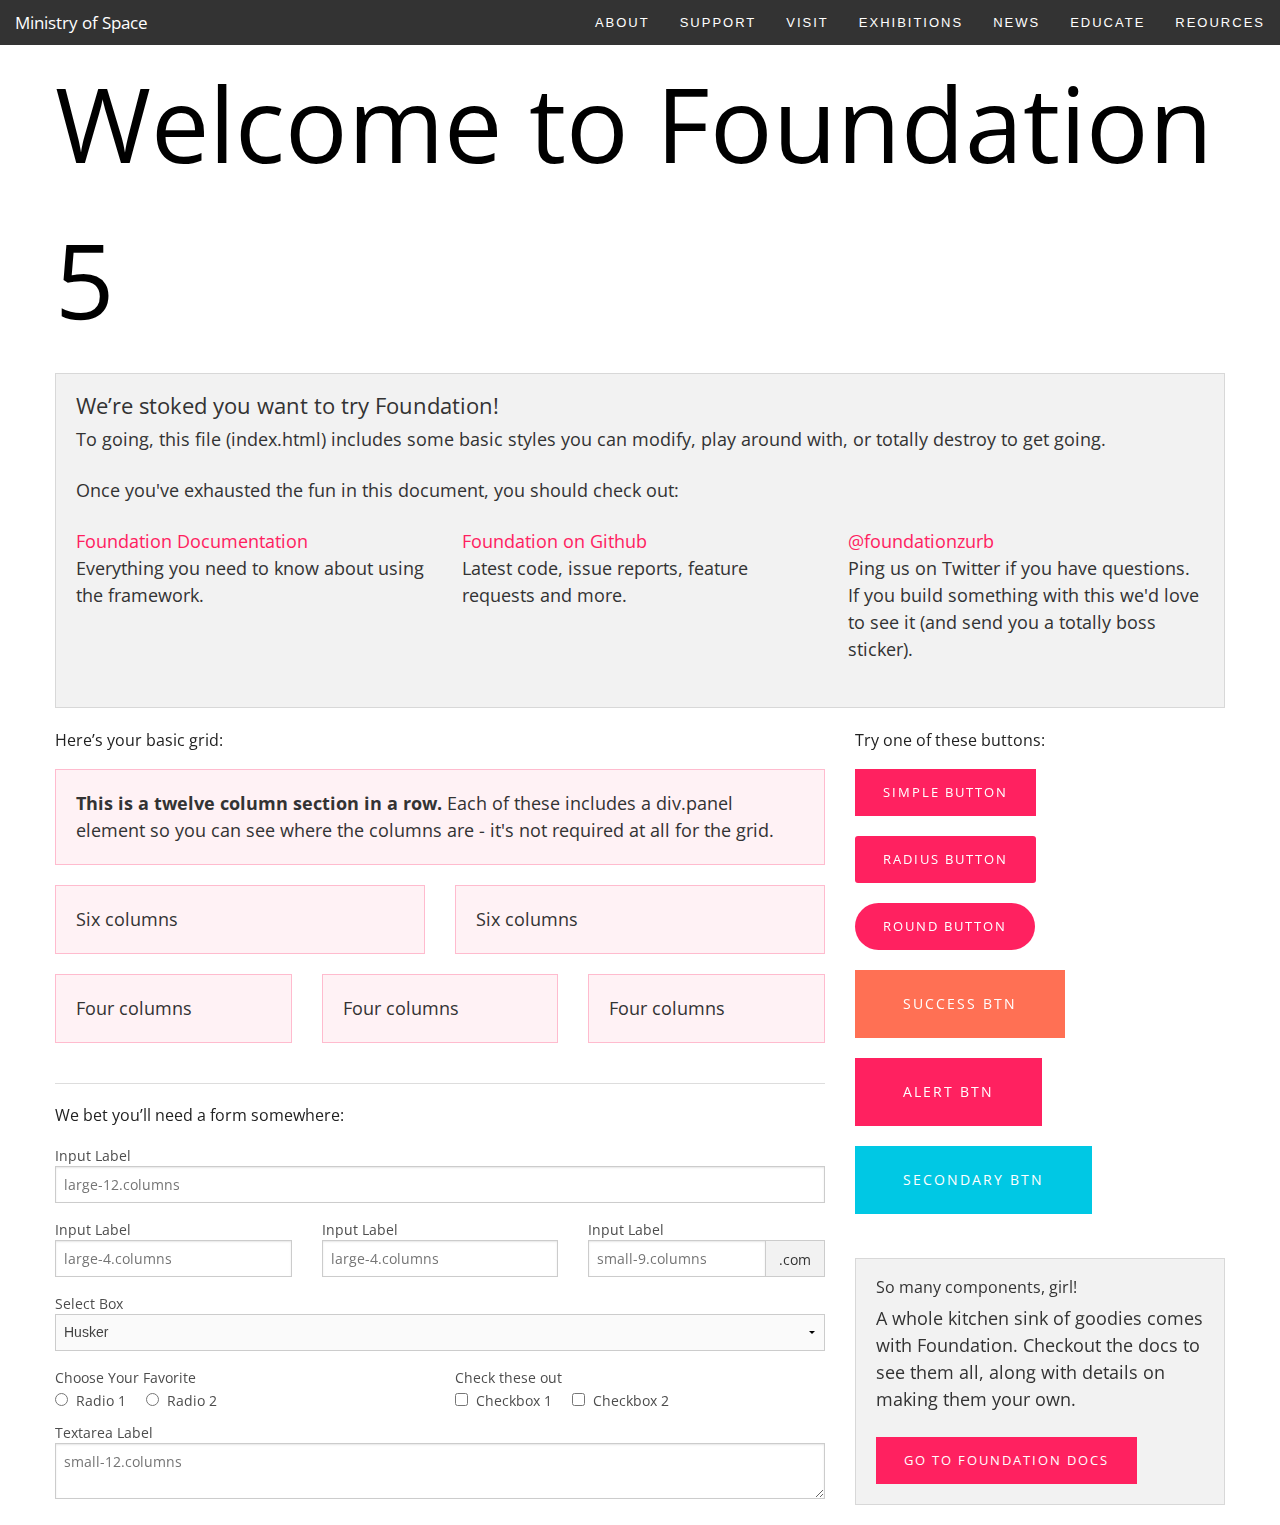
==== commit 894bd024: "auto commit (mixture)" ====
--- a/back.html
+++ b/back.html
@@ -42,7 +42,7 @@
 
   <section class="top-bar-section">
     <!-- Right Nav Section -->
-    <ul class="right">
+    <ul class="main-nav right">
       <li><a href="#">About</a></li>
     <li><a href="#">Support</a></li>
     <li><a href="#">Visit</a></li>
--- a/assets/css/app.min.css
+++ b/assets/css/app.min.css
@@ -1 +1 @@
-@import url(http://fonts.googleapis.com/css?family=Lora:400,700,400italic,700italic);@import url(http://fonts.googleapis.com/css?family=Open+Sans:400,300,600,700);meta.foundation-version{font-family:"../../5.4.7"}meta.foundation-mq-small{font-family:"../../only screen";width:0}meta.foundation-mq-medium{font-family:"/only screen and (min-width:40.063em)/";width:40.063em}meta.foundation-mq-large{font-family:"/only screen and (min-width:64.063em)/";width:64.063em}meta.foundation-mq-xlarge{font-family:"/only screen and (min-width:90.063em)/";width:90.063em}meta.foundation-mq-xxlarge{font-family:"/only screen and (min-width:120.063em)/";width:120.063em}meta.foundation-data-attribute-namespace{font-family:false}body,html{height:100%}*,:after,:before{-webkit-box-sizing:border-box;-moz-box-sizing:border-box;box-sizing:border-box}body,html{font-size:100%}body{background:#fff;color:#222;padding:0;margin:0;font-weight:400;font-style:normal;line-height:1.5;position:relative;cursor:auto}a:hover{cursor:pointer}img{max-width:100%;height:auto;-ms-interpolation-mode:bicubic}#map_canvas embed,#map_canvas img,#map_canvas object,.map_canvas embed,.map_canvas img,.map_canvas object{max-width:none!important}.left{float:left!important}.right{float:right!important}.clearfix:after,.clearfix:before{content:" ";display:table}.clearfix:after{clear:both}.hide{display:none!important;visibility:hidden}.invisible{visibility:hidden}.antialiased{-webkit-font-smoothing:antialiased;-moz-osx-font-smoothing:grayscale}img{display:inline-block;vertical-align:middle}textarea{min-height:50px}select{width:100%}.row{width:100%;margin-left:auto;margin-right:auto;margin-top:0;margin-bottom:0;max-width:75rem}.row:after,.row:before{content:" ";display:table}.row:after{clear:both}.row.collapse>.column,.row.collapse>.columns{padding-left:0;padding-right:0}.row.collapse .row{margin-left:0;margin-right:0}.row .row{width:auto;margin-left:-.9375rem;margin-right:-.9375rem;margin-top:0;margin-bottom:0;max-width:none}.row .row:after,.row .row:before{content:" ";display:table}.row .row:after{clear:both}.row .row.collapse{width:auto;margin:0;max-width:none}.row .row.collapse:after,.row .row.collapse:before{content:" ";display:table}.row .row.collapse:after{clear:both}.column,.columns{padding-left:.9375rem;padding-right:.9375rem;width:100%;float:left}[class*=column]+[class*=column]:last-child{float:right}[class*=column]+[class*=column].end{float:left}@media only screen{.small-push-0{position:relative;left:0;right:auto}.small-pull-0{position:relative;right:0;left:auto}.small-push-1{position:relative;left:8.33333%;right:auto}.small-pull-1{position:relative;right:8.33333%;left:auto}.small-push-2{position:relative;left:16.66667%;right:auto}.small-pull-2{position:relative;right:16.66667%;left:auto}.small-push-3{position:relative;left:25%;right:auto}.small-pull-3{position:relative;right:25%;left:auto}.small-push-4{position:relative;left:33.33333%;right:auto}.small-pull-4{position:relative;right:33.33333%;left:auto}.small-push-5{position:relative;left:41.66667%;right:auto}.small-pull-5{position:relative;right:41.66667%;left:auto}.small-push-6{position:relative;left:50%;right:auto}.small-pull-6{position:relative;right:50%;left:auto}.small-push-7{position:relative;left:58.33333%;right:auto}.small-pull-7{position:relative;right:58.33333%;left:auto}.small-push-8{position:relative;left:66.66667%;right:auto}.small-pull-8{position:relative;right:66.66667%;left:auto}.small-push-9{position:relative;left:75%;right:auto}.small-pull-9{position:relative;right:75%;left:auto}.small-push-10{position:relative;left:83.33333%;right:auto}.small-pull-10{position:relative;right:83.33333%;left:auto}.small-push-11{position:relative;left:91.66667%;right:auto}.small-pull-11{position:relative;right:91.66667%;left:auto}.column,.columns{position:relative;padding-left:.9375rem;padding-right:.9375rem;float:left}.small-1{width:8.33333%}.small-2{width:16.66667%}.small-3{width:25%}.small-4{width:33.33333%}.small-5{width:41.66667%}.small-6{width:50%}.small-7{width:58.33333%}.small-8{width:66.66667%}.small-9{width:75%}.small-10{width:83.33333%}.small-11{width:91.66667%}.small-12{width:100%}.small-offset-0{margin-left:0!important}.small-offset-1{margin-left:8.33333%!important}.small-offset-2{margin-left:16.66667%!important}.small-offset-3{margin-left:25%!important}.small-offset-4{margin-left:33.33333%!important}.small-offset-5{margin-left:41.66667%!important}.small-offset-6{margin-left:50%!important}.small-offset-7{margin-left:58.33333%!important}.small-offset-8{margin-left:66.66667%!important}.small-offset-9{margin-left:75%!important}.small-offset-10{margin-left:83.33333%!important}.small-offset-11{margin-left:91.66667%!important}.small-reset-order{margin-left:0;margin-right:0;left:auto;right:auto;float:left}.column.small-centered,.columns.small-centered{margin-left:auto;margin-right:auto;float:none}.column.small-uncentered,.columns.small-uncentered{margin-left:0;margin-right:0;float:left}.column.small-centered:last-child,.columns.small-centered:last-child{float:none}.column.small-uncentered:last-child,.columns.small-uncentered:last-child{float:left}.column.small-uncentered.opposite,.columns.small-uncentered.opposite{float:right}}@media only screen and (min-width:40.063em){.medium-push-0{position:relative;left:0;right:auto}.medium-pull-0{position:relative;right:0;left:auto}.medium-push-1{position:relative;left:8.33333%;right:auto}.medium-pull-1{position:relative;right:8.33333%;left:auto}.medium-push-2{position:relative;left:16.66667%;right:auto}.medium-pull-2{position:relative;right:16.66667%;left:auto}.medium-push-3{position:relative;left:25%;right:auto}.medium-pull-3{position:relative;right:25%;left:auto}.medium-push-4{position:relative;left:33.33333%;right:auto}.medium-pull-4{position:relative;right:33.33333%;left:auto}.medium-push-5{position:relative;left:41.66667%;right:auto}.medium-pull-5{position:relative;right:41.66667%;left:auto}.medium-push-6{position:relative;left:50%;right:auto}.medium-pull-6{position:relative;right:50%;left:auto}.medium-push-7{position:relative;left:58.33333%;right:auto}.medium-pull-7{position:relative;right:58.33333%;left:auto}.medium-push-8{position:relative;left:66.66667%;right:auto}.medium-pull-8{position:relative;right:66.66667%;left:auto}.medium-push-9{position:relative;left:75%;right:auto}.medium-pull-9{position:relative;right:75%;left:auto}.medium-push-10{position:relative;left:83.33333%;right:auto}.medium-pull-10{position:relative;right:83.33333%;left:auto}.medium-push-11{position:relative;left:91.66667%;right:auto}.medium-pull-11{position:relative;right:91.66667%;left:auto}.column,.columns{position:relative;padding-left:.9375rem;padding-right:.9375rem;float:left}.medium-1{width:8.33333%}.medium-2{width:16.66667%}.medium-3{width:25%}.medium-4{width:33.33333%}.medium-5{width:41.66667%}.medium-6{width:50%}.medium-7{width:58.33333%}.medium-8{width:66.66667%}.medium-9{width:75%}.medium-10{width:83.33333%}.medium-11{width:91.66667%}.medium-12{width:100%}.medium-offset-0{margin-left:0!important}.medium-offset-1{margin-left:8.33333%!important}.medium-offset-2{margin-left:16.66667%!important}.medium-offset-3{margin-left:25%!important}.medium-offset-4{margin-left:33.33333%!important}.medium-offset-5{margin-left:41.66667%!important}.medium-offset-6{margin-left:50%!important}.medium-offset-7{margin-left:58.33333%!important}.medium-offset-8{margin-left:66.66667%!important}.medium-offset-9{margin-left:75%!important}.medium-offset-10{margin-left:83.33333%!important}.medium-offset-11{margin-left:91.66667%!important}.medium-reset-order{margin-left:0;margin-right:0;left:auto;right:auto;float:left}.column.medium-centered,.columns.medium-centered{margin-left:auto;margin-right:auto;float:none}.column.medium-uncentered,.columns.medium-uncentered{margin-left:0;margin-right:0;float:left}.column.medium-centered:last-child,.columns.medium-centered:last-child{float:none}.column.medium-uncentered:last-child,.columns.medium-uncentered:last-child{float:left}.column.medium-uncentered.opposite,.columns.medium-uncentered.opposite{float:right}.push-0{position:relative;left:0;right:auto}.pull-0{position:relative;right:0;left:auto}.push-1{position:relative;left:8.33333%;right:auto}.pull-1{position:relative;right:8.33333%;left:auto}.push-2{position:relative;left:16.66667%;right:auto}.pull-2{position:relative;right:16.66667%;left:auto}.push-3{position:relative;left:25%;right:auto}.pull-3{position:relative;right:25%;left:auto}.push-4{position:relative;left:33.33333%;right:auto}.pull-4{position:relative;right:33.33333%;left:auto}.push-5{position:relative;left:41.66667%;right:auto}.pull-5{position:relative;right:41.66667%;left:auto}.push-6{position:relative;left:50%;right:auto}.pull-6{position:relative;right:50%;left:auto}.push-7{position:relative;left:58.33333%;right:auto}.pull-7{position:relative;right:58.33333%;left:auto}.push-8{position:relative;left:66.66667%;right:auto}.pull-8{position:relative;right:66.66667%;left:auto}.push-9{position:relative;left:75%;right:auto}.pull-9{position:relative;right:75%;left:auto}.push-10{position:relative;left:83.33333%;right:auto}.pull-10{position:relative;right:83.33333%;left:auto}.push-11{position:relative;left:91.66667%;right:auto}.pull-11{position:relative;right:91.66667%;left:auto}}@media only screen and (min-width:64.063em){.large-push-0{position:relative;left:0;right:auto}.large-pull-0{position:relative;right:0;left:auto}.large-push-1{position:relative;left:8.33333%;right:auto}.large-pull-1{position:relative;right:8.33333%;left:auto}.large-push-2{position:relative;left:16.66667%;right:auto}.large-pull-2{position:relative;right:16.66667%;left:auto}.large-push-3{position:relative;left:25%;right:auto}.large-pull-3{position:relative;right:25%;left:auto}.large-push-4{position:relative;left:33.33333%;right:auto}.large-pull-4{position:relative;right:33.33333%;left:auto}.large-push-5{position:relative;left:41.66667%;right:auto}.large-pull-5{position:relative;right:41.66667%;left:auto}.large-push-6{position:relative;left:50%;right:auto}.large-pull-6{position:relative;right:50%;left:auto}.large-push-7{position:relative;left:58.33333%;right:auto}.large-pull-7{position:relative;right:58.33333%;left:auto}.large-push-8{position:relative;left:66.66667%;right:auto}.large-pull-8{position:relative;right:66.66667%;left:auto}.large-push-9{position:relative;left:75%;right:auto}.large-pull-9{position:relative;right:75%;left:auto}.large-push-10{position:relative;left:83.33333%;right:auto}.large-pull-10{position:relative;right:83.33333%;left:auto}.large-push-11{position:relative;left:91.66667%;right:auto}.large-pull-11{position:relative;right:91.66667%;left:auto}.column,.columns{position:relative;padding-left:.9375rem;padding-right:.9375rem;float:left}.large-1{width:8.33333%}.large-2{width:16.66667%}.large-3{width:25%}.large-4{width:33.33333%}.large-5{width:41.66667%}.large-6{width:50%}.large-7{width:58.33333%}.large-8{width:66.66667%}.large-9{width:75%}.large-10{width:83.33333%}.large-11{width:91.66667%}.large-12{width:100%}.large-offset-0{margin-left:0!important}.large-offset-1{margin-left:8.33333%!important}.large-offset-2{margin-left:16.66667%!important}.large-offset-3{margin-left:25%!important}.large-offset-4{margin-left:33.33333%!important}.large-offset-5{margin-left:41.66667%!important}.large-offset-6{margin-left:50%!important}.large-offset-7{margin-left:58.33333%!important}.large-offset-8{margin-left:66.66667%!important}.large-offset-9{margin-left:75%!important}.large-offset-10{margin-left:83.33333%!important}.large-offset-11{margin-left:91.66667%!important}.large-reset-order{margin-left:0;margin-right:0;left:auto;right:auto;float:left}.column.large-centered,.columns.large-centered{margin-left:auto;margin-right:auto;float:none}.column.large-uncentered,.columns.large-uncentered{margin-left:0;margin-right:0;float:left}.column.large-centered:last-child,.columns.large-centered:last-child{float:none}.column.large-uncentered:last-child,.columns.large-uncentered:last-child{float:left}.column.large-uncentered.opposite,.columns.large-uncentered.opposite{float:right}.push-0{position:relative;left:0;right:auto}.pull-0{position:relative;right:0;left:auto}.push-1{position:relative;left:8.33333%;right:auto}.pull-1{position:relative;right:8.33333%;left:auto}.push-2{position:relative;left:16.66667%;right:auto}.pull-2{position:relative;right:16.66667%;left:auto}.push-3{position:relative;left:25%;right:auto}.pull-3{position:relative;right:25%;left:auto}.push-4{position:relative;left:33.33333%;right:auto}.pull-4{position:relative;right:33.33333%;left:auto}.push-5{position:relative;left:41.66667%;right:auto}.pull-5{position:relative;right:41.66667%;left:auto}.push-6{position:relative;left:50%;right:auto}.pull-6{position:relative;right:50%;left:auto}.push-7{position:relative;left:58.33333%;right:auto}.pull-7{position:relative;right:58.33333%;left:auto}.push-8{position:relative;left:66.66667%;right:auto}.pull-8{position:relative;right:66.66667%;left:auto}.push-9{position:relative;left:75%;right:auto}.pull-9{position:relative;right:75%;left:auto}.push-10{position:relative;left:83.33333%;right:auto}.pull-10{position:relative;right:83.33333%;left:auto}.push-11{position:relative;left:91.66667%;right:auto}.pull-11{position:relative;right:91.66667%;left:auto}}.accordion{margin-bottom:0}.accordion:after,.accordion:before{content:" ";display:table}.accordion:after{clear:both}.accordion .accordion-navigation,.accordion dd{display:block;margin-bottom:0!important}.accordion .accordion-navigation.active>a,.accordion dd.active>a{background:#e8e8e8}.accordion .accordion-navigation>a,.accordion dd>a{background:#EFEFEF;color:#222;padding:1rem;display:block;font-family:"Helvetica Neue",Helvetica,Roboto,Arial,sans-serif;font-size:1rem}.accordion .accordion-navigation>a:hover,.accordion dd>a:hover{background:#e3e3e3}.accordion .accordion-navigation>.content,.accordion dd>.content{display:none;padding:.9375rem}.accordion .accordion-navigation>.content.active,.accordion dd>.content.active{display:block;background:#FFF}.alert-box{border-style:solid;border-width:1px;display:block;font-weight:400;margin-bottom:1.25rem;position:relative;padding:.875rem 1.5rem .875rem .875rem;font-size:.8125rem;transition:opacity 300ms ease-out;background-color:#00baff;border-color:#00a0db;color:#FFF}.alert-box .close{font-size:1.375rem;padding:9px 6px 4px;line-height:0;position:absolute;top:50%;margin-top:-.6875rem;right:.25rem;color:#333;opacity:.3;background:inherit}.alert-box .close:focus,.alert-box .close:hover{opacity:.5}.alert-box.radius{border-radius:3px}.alert-box.round{border-radius:1000px}.alert-box.success{background-color:#0e4a77;border-color:#0c4066;color:#FFF}.alert-box.alert{background-color:#eda92c;border-color:#df9713;color:#FFF}.alert-box.secondary{background-color:#2b3848;border-color:#25303e;color:#FFF}.alert-box.warning{background-color:#f08a24;border-color:#de770f;color:#FFF}.alert-box.info{background-color:#a0d3e8;border-color:#74bfdd;color:#0f1318}.alert-box.alert-close{opacity:0}[class*=block-grid-]{display:block;padding:0;margin:0 -.625rem}[class*=block-grid-]:after,[class*=block-grid-]:before{content:" ";display:table}[class*=block-grid-]:after{clear:both}[class*=block-grid-]>li{display:block;height:auto;float:left;padding:0 .625rem 1.25rem}@media only screen{.small-block-grid-1>li{width:100%;list-style:none}.small-block-grid-1>li:nth-of-type(1n){clear:none}.small-block-grid-1>li:nth-of-type(1n+1){clear:both}.small-block-grid-2>li{width:50%;list-style:none}.small-block-grid-2>li:nth-of-type(1n){clear:none}.small-block-grid-2>li:nth-of-type(2n+1){clear:both}.small-block-grid-3>li{width:33.33333%;list-style:none}.small-block-grid-3>li:nth-of-type(1n){clear:none}.small-block-grid-3>li:nth-of-type(3n+1){clear:both}.small-block-grid-4>li{width:25%;list-style:none}.small-block-grid-4>li:nth-of-type(1n){clear:none}.small-block-grid-4>li:nth-of-type(4n+1){clear:both}.small-block-grid-5>li{width:20%;list-style:none}.small-block-grid-5>li:nth-of-type(1n){clear:none}.small-block-grid-5>li:nth-of-type(5n+1){clear:both}.small-block-grid-6>li{width:16.66667%;list-style:none}.small-block-grid-6>li:nth-of-type(1n){clear:none}.small-block-grid-6>li:nth-of-type(6n+1){clear:both}.small-block-grid-7>li{width:14.28571%;list-style:none}.small-block-grid-7>li:nth-of-type(1n){clear:none}.small-block-grid-7>li:nth-of-type(7n+1){clear:both}.small-block-grid-8>li{width:12.5%;list-style:none}.small-block-grid-8>li:nth-of-type(1n){clear:none}.small-block-grid-8>li:nth-of-type(8n+1){clear:both}.small-block-grid-9>li{width:11.11111%;list-style:none}.small-block-grid-9>li:nth-of-type(1n){clear:none}.small-block-grid-9>li:nth-of-type(9n+1){clear:both}.small-block-grid-10>li{width:10%;list-style:none}.small-block-grid-10>li:nth-of-type(1n){clear:none}.small-block-grid-10>li:nth-of-type(10n+1){clear:both}.small-block-grid-11>li{width:9.09091%;list-style:none}.small-block-grid-11>li:nth-of-type(1n){clear:none}.small-block-grid-11>li:nth-of-type(11n+1){clear:both}.small-block-grid-12>li{width:8.33333%;list-style:none}.small-block-grid-12>li:nth-of-type(1n){clear:none}.small-block-grid-12>li:nth-of-type(12n+1){clear:both}}@media only screen and (min-width:40.063em){.medium-block-grid-1>li{width:100%;list-style:none}.medium-block-grid-1>li:nth-of-type(1n){clear:none}.medium-block-grid-1>li:nth-of-type(1n+1){clear:both}.medium-block-grid-2>li{width:50%;list-style:none}.medium-block-grid-2>li:nth-of-type(1n){clear:none}.medium-block-grid-2>li:nth-of-type(2n+1){clear:both}.medium-block-grid-3>li{width:33.33333%;list-style:none}.medium-block-grid-3>li:nth-of-type(1n){clear:none}.medium-block-grid-3>li:nth-of-type(3n+1){clear:both}.medium-block-grid-4>li{width:25%;list-style:none}.medium-block-grid-4>li:nth-of-type(1n){clear:none}.medium-block-grid-4>li:nth-of-type(4n+1){clear:both}.medium-block-grid-5>li{width:20%;list-style:none}.medium-block-grid-5>li:nth-of-type(1n){clear:none}.medium-block-grid-5>li:nth-of-type(5n+1){clear:both}.medium-block-grid-6>li{width:16.66667%;list-style:none}.medium-block-grid-6>li:nth-of-type(1n){clear:none}.medium-block-grid-6>li:nth-of-type(6n+1){clear:both}.medium-block-grid-7>li{width:14.28571%;list-style:none}.medium-block-grid-7>li:nth-of-type(1n){clear:none}.medium-block-grid-7>li:nth-of-type(7n+1){clear:both}.medium-block-grid-8>li{width:12.5%;list-style:none}.medium-block-grid-8>li:nth-of-type(1n){clear:none}.medium-block-grid-8>li:nth-of-type(8n+1){clear:both}.medium-block-grid-9>li{width:11.11111%;list-style:none}.medium-block-grid-9>li:nth-of-type(1n){clear:none}.medium-block-grid-9>li:nth-of-type(9n+1){clear:both}.medium-block-grid-10>li{width:10%;list-style:none}.medium-block-grid-10>li:nth-of-type(1n){clear:none}.medium-block-grid-10>li:nth-of-type(10n+1){clear:both}.medium-block-grid-11>li{width:9.09091%;list-style:none}.medium-block-grid-11>li:nth-of-type(1n){clear:none}.medium-block-grid-11>li:nth-of-type(11n+1){clear:both}.medium-block-grid-12>li{width:8.33333%;list-style:none}.medium-block-grid-12>li:nth-of-type(1n){clear:none}.medium-block-grid-12>li:nth-of-type(12n+1){clear:both}}@media only screen and (min-width:64.063em){.large-block-grid-1>li{width:100%;list-style:none}.large-block-grid-1>li:nth-of-type(1n){clear:none}.large-block-grid-1>li:nth-of-type(1n+1){clear:both}.large-block-grid-2>li{width:50%;list-style:none}.large-block-grid-2>li:nth-of-type(1n){clear:none}.large-block-grid-2>li:nth-of-type(2n+1){clear:both}.large-block-grid-3>li{width:33.33333%;list-style:none}.large-block-grid-3>li:nth-of-type(1n){clear:none}.large-block-grid-3>li:nth-of-type(3n+1){clear:both}.large-block-grid-4>li{width:25%;list-style:none}.large-block-grid-4>li:nth-of-type(1n){clear:none}.large-block-grid-4>li:nth-of-type(4n+1){clear:both}.large-block-grid-5>li{width:20%;list-style:none}.large-block-grid-5>li:nth-of-type(1n){clear:none}.large-block-grid-5>li:nth-of-type(5n+1){clear:both}.large-block-grid-6>li{width:16.66667%;list-style:none}.large-block-grid-6>li:nth-of-type(1n){clear:none}.large-block-grid-6>li:nth-of-type(6n+1){clear:both}.large-block-grid-7>li{width:14.28571%;list-style:none}.large-block-grid-7>li:nth-of-type(1n){clear:none}.large-block-grid-7>li:nth-of-type(7n+1){clear:both}.large-block-grid-8>li{width:12.5%;list-style:none}.large-block-grid-8>li:nth-of-type(1n){clear:none}.large-block-grid-8>li:nth-of-type(8n+1){clear:both}.large-block-grid-9>li{width:11.11111%;list-style:none}.large-block-grid-9>li:nth-of-type(1n){clear:none}.large-block-grid-9>li:nth-of-type(9n+1){clear:both}.large-block-grid-10>li{width:10%;list-style:none}.large-block-grid-10>li:nth-of-type(1n){clear:none}.large-block-grid-10>li:nth-of-type(10n+1){clear:both}.large-block-grid-11>li{width:9.09091%;list-style:none}.large-block-grid-11>li:nth-of-type(1n){clear:none}.large-block-grid-11>li:nth-of-type(11n+1){clear:both}.large-block-grid-12>li{width:8.33333%;list-style:none}.large-block-grid-12>li:nth-of-type(1n){clear:none}.large-block-grid-12>li:nth-of-type(12n+1){clear:both}}.breadcrumbs{display:block;padding:.5625rem .875rem;overflow:hidden;margin-left:0;list-style:none;border-style:solid;border-width:1px;background-color:#90a4bd;border-color:#7b93b0;border-radius:3px}.breadcrumbs>*{margin:0;float:left;font-size:.6875rem;line-height:.6875rem;text-transform:uppercase;color:#00baff}.breadcrumbs>:focus a,.breadcrumbs>:hover a{text-decoration:underline}.breadcrumbs>* a{color:#00baff}.breadcrumbs>.current,.breadcrumbs>.current a{cursor:default;color:#333}.breadcrumbs>.current:focus,.breadcrumbs>.current:focus a,.breadcrumbs>.current:hover,.breadcrumbs>.current:hover a{text-decoration:none}.breadcrumbs>.unavailable,.breadcrumbs>.unavailable a{color:#999}.breadcrumbs>.unavailable a:focus,.breadcrumbs>.unavailable:focus,.breadcrumbs>.unavailable:hover,.breadcrumbs>.unavailable:hover a{text-decoration:none;color:#999;cursor:default}.breadcrumbs>:before{content:"/";color:#AAA;margin:0 .75rem;position:relative;top:1px}.breadcrumbs>:first-child:before{content:" ";margin:0}[aria-label=breadcrumbs] [aria-hidden=true]:after{content:"/"}.button,button{border-style:solid;border-width:0;cursor:pointer;font-weight:400;line-height:normal;margin:0 0 1.25rem;position:relative;text-decoration:none;text-align:center;-webkit-appearance:none;-webkit-border-radius:0;display:inline-block;padding-top:1.5rem;padding-right:3rem;padding-bottom:1.5625rem;padding-left:3rem;font-size:.875rem;background-color:#00baff;border-color:#0095cc;color:#FFF;transition:background-color 300ms ease-out}.button:focus,.button:hover,button:focus,button:hover{background-color:#0095cc;color:#FFF}.button.secondary,button.secondary{background-color:#2b3848;border-color:#222d3a;color:#FFF}.button.secondary:focus,.button.secondary:hover,button.secondary:focus,button.secondary:hover{background-color:#222d3a;color:#FFF}.button.success,button.success{background-color:#0e4a77;border-color:#0b3b5f;color:#FFF}.button.success:focus,.button.success:hover,button.success:focus,button.success:hover{background-color:#0b3b5f;color:#FFF}.button.alert,button.alert{background-color:#eda92c;border-color:#cf8c12;color:#FFF}.button.alert:focus,.button.alert:hover,button.alert:focus,button.alert:hover{background-color:#cf8c12;color:#FFF}.button.warning,button.warning{background-color:#f08a24;border-color:#cf6e0e;color:#FFF}.button.warning:focus,.button.warning:hover,button.warning:focus,button.warning:hover{background-color:#cf6e0e;color:#FFF}.button.info,button.info{background-color:#a0d3e8;border-color:#61b6d9;color:#333}.button.info:focus,.button.info:hover,button.info:focus,button.info:hover{background-color:#61b6d9;color:#FFF}.button.large,button.large{padding-top:1.75rem;padding-right:3.5rem;padding-bottom:1.8125rem;padding-left:3.5rem;font-size:1.125rem}.button.small,button.small{padding-top:.875rem;padding-right:1.75rem;padding-bottom:.9375rem;padding-left:1.75rem;font-size:.8125rem}.button.tiny,button.tiny{padding-top:.625rem;padding-right:1.25rem;padding-bottom:.6875rem;padding-left:1.25rem;font-size:.6875rem}.button.expand,button.expand{padding-right:0;padding-left:0;width:100%}.button.left-align,button.left-align{text-align:left;text-indent:.75rem}.button.right-align,button.right-align{text-align:right;padding-right:.75rem}.button.radius,button.radius{border-radius:3px}.button.round,button.round{border-radius:1000px}.button.disabled,.button[disabled],button.disabled,button[disabled]{background-color:#00baff;border-color:#0095cc;color:#FFF;cursor:default;opacity:.7;box-shadow:none}.button.disabled:focus,.button.disabled:hover,.button[disabled]:focus,.button[disabled]:hover,button.disabled:focus,button.disabled:hover,button[disabled]:focus,button[disabled]:hover{color:#FFF;background-color:#00baff}.button.disabled.secondary,.button[disabled].secondary,button.disabled.secondary,button[disabled].secondary{background-color:#2b3848;border-color:#222d3a;color:#FFF;cursor:default;opacity:.7;box-shadow:none}.button.disabled.secondary:focus,.button.disabled.secondary:hover,.button[disabled].secondary:focus,.button[disabled].secondary:hover,button.disabled.secondary:focus,button.disabled.secondary:hover,button[disabled].secondary:focus,button[disabled].secondary:hover{color:#FFF;background-color:#2b3848}.button.disabled.success,.button[disabled].success,button.disabled.success,button[disabled].success{background-color:#0e4a77;border-color:#0b3b5f;color:#FFF;cursor:default;opacity:.7;box-shadow:none}.button.disabled.success:focus,.button.disabled.success:hover,.button[disabled].success:focus,.button[disabled].success:hover,button.disabled.success:focus,button.disabled.success:hover,button[disabled].success:focus,button[disabled].success:hover{color:#FFF;background-color:#0e4a77}.button.disabled.alert,.button[disabled].alert,button.disabled.alert,button[disabled].alert{background-color:#eda92c;border-color:#cf8c12;color:#FFF;cursor:default;opacity:.7;box-shadow:none}.button.disabled.alert:focus,.button.disabled.alert:hover,.button[disabled].alert:focus,.button[disabled].alert:hover,button.disabled.alert:focus,button.disabled.alert:hover,button[disabled].alert:focus,button[disabled].alert:hover{color:#FFF;background-color:#eda92c}.button.disabled.warning,.button[disabled].warning,button.disabled.warning,button[disabled].warning{background-color:#f08a24;border-color:#cf6e0e;color:#FFF;cursor:default;opacity:.7;box-shadow:none}.button.disabled.warning:focus,.button.disabled.warning:hover,.button[disabled].warning:focus,.button[disabled].warning:hover,button.disabled.warning:focus,button.disabled.warning:hover,button[disabled].warning:focus,button[disabled].warning:hover{color:#FFF;background-color:#f08a24}.button.disabled.info,.button[disabled].info,button.disabled.info,button[disabled].info{background-color:#a0d3e8;border-color:#61b6d9;color:#333;cursor:default;opacity:.7;box-shadow:none}.button.disabled.info:focus,.button.disabled.info:hover,.button[disabled].info:focus,.button[disabled].info:hover,button.disabled.info:focus,button.disabled.info:hover,button[disabled].info:focus,button[disabled].info:hover{color:#FFF;background-color:#a0d3e8}button::-moz-focus-inner{border:0;padding:0}@media only screen and (min-width:40.063em){.button,button{display:inline-block}}.button-group{list-style:none;margin:0;left:0}.button-group:after,.button-group:before{content:" ";display:table}.button-group:after{clear:both}.button-group>li{margin:0 -2px;display:inline-block}.button-group>li .button,.button-group>li>button{border-left:1px solid;border-color:rgba(255,255,255,.5)}.button-group>li:first-child .button,.button-group>li:first-child button{border-left:0}.button-group.stack>li{display:inline-block;display:block;margin:0;float:none}.button-group.stack>li .button,.button-group.stack>li>button{border-left:1px solid}.button-group.stack>li:first-child .button,.button-group.stack>li:first-child button{border-left:0}.button-group.stack>li .button,.button-group.stack>li>button{border-top:1px solid;border-color:rgba(255,255,255,.5);border-left-width:0;margin:0;display:block}.button-group.stack>li:first-child .button,.button-group.stack>li:first-child button{border-top:0}.button-group.stack-for-small>li{margin:0 -2px;display:inline-block}.button-group.stack-for-small>li .button,.button-group.stack-for-small>li>button{border-left:1px solid;border-color:rgba(255,255,255,.5)}.button-group.stack-for-small>li:first-child .button,.button-group.stack-for-small>li:first-child button{border-left:0}@media only screen and (max-width:40em){.button-group.stack-for-small>li{display:inline-block;display:block;margin:0}.button-group.stack-for-small>li .button,.button-group.stack-for-small>li>button{border-left:1px solid}.button-group.stack-for-small>li:first-child .button,.button-group.stack-for-small>li:first-child button{border-left:0}.button-group.stack-for-small>li .button,.button-group.stack-for-small>li>button{border-top:1px solid;border-color:rgba(255,255,255,.5);border-left-width:0;margin:0;display:block}.button-group.stack-for-small>li:first-child .button,.button-group.stack-for-small>li:first-child button{border-top:0}}.button-group.radius>*{margin:0 -2px;display:inline-block}.button-group.radius>* .button,.button-group.radius>*>button{border-left:1px solid;border-color:rgba(255,255,255,.5)}.button-group.radius>:first-child .button,.button-group.radius>:first-child button{border-left:0}.button-group.radius>*,.button-group.radius>*>.button,.button-group.radius>*>a,.button-group.radius>*>button{border-radius:0}.button-group.radius>:first-child,.button-group.radius>:first-child>.button,.button-group.radius>:first-child>a,.button-group.radius>:first-child>button{-webkit-border-bottom-left-radius:3px;-webkit-border-top-left-radius:3px;border-bottom-left-radius:3px;border-top-left-radius:3px}.button-group.radius>:last-child,.button-group.radius>:last-child>.button,.button-group.radius>:last-child>a,.button-group.radius>:last-child>button{-webkit-border-bottom-right-radius:3px;-webkit-border-top-right-radius:3px;border-bottom-right-radius:3px;border-top-right-radius:3px}.button-group.radius.stack>*{display:inline-block;display:block;margin:0}.button-group.radius.stack>* .button,.button-group.radius.stack>*>button{border-left:1px solid}.button-group.radius.stack>:first-child .button,.button-group.radius.stack>:first-child button{border-left:0}.button-group.radius.stack>* .button,.button-group.radius.stack>*>button{border-top:1px solid;border-color:rgba(255,255,255,.5);border-left-width:0;margin:0;display:block}.button-group.radius.stack>:first-child .button,.button-group.radius.stack>:first-child button{border-top:0}.button-group.radius.stack>*,.button-group.radius.stack>*>.button,.button-group.radius.stack>*>a,.button-group.radius.stack>*>button{border-radius:0}.button-group.radius.stack>:first-child,.button-group.radius.stack>:first-child>.button,.button-group.radius.stack>:first-child>a,.button-group.radius.stack>:first-child>button{-webkit-top-left-radius:3px;-webkit-top-right-radius:3px;border-top-left-radius:3px;border-top-right-radius:3px}.button-group.radius.stack>:last-child,.button-group.radius.stack>:last-child>.button,.button-group.radius.stack>:last-child>a,.button-group.radius.stack>:last-child>button{-webkit-bottom-left-radius:3px;-webkit-bottom-right-radius:3px;border-bottom-left-radius:3px;border-bottom-right-radius:3px}@media only screen and (min-width:40.063em){.button-group.radius.stack-for-small>*{margin:0 -2px;display:inline-block}.button-group.radius.stack-for-small>* .button,.button-group.radius.stack-for-small>*>button{border-left:1px solid;border-color:rgba(255,255,255,.5)}.button-group.radius.stack-for-small>:first-child .button,.button-group.radius.stack-for-small>:first-child button{border-left:0}.button-group.radius.stack-for-small>*,.button-group.radius.stack-for-small>*>.button,.button-group.radius.stack-for-small>*>a,.button-group.radius.stack-for-small>*>button{border-radius:0}.button-group.radius.stack-for-small>:first-child,.button-group.radius.stack-for-small>:first-child>.button,.button-group.radius.stack-for-small>:first-child>a,.button-group.radius.stack-for-small>:first-child>button{-webkit-border-bottom-left-radius:3px;-webkit-border-top-left-radius:3px;border-bottom-left-radius:3px;border-top-left-radius:3px}.button-group.radius.stack-for-small>:last-child,.button-group.radius.stack-for-small>:last-child>.button,.button-group.radius.stack-for-small>:last-child>a,.button-group.radius.stack-for-small>:last-child>button{-webkit-border-bottom-right-radius:3px;-webkit-border-top-right-radius:3px;border-bottom-right-radius:3px;border-top-right-radius:3px}}@media only screen and (max-width:40em){.button-group.radius.stack-for-small>*{display:inline-block;display:block;margin:0}.button-group.radius.stack-for-small>* .button,.button-group.radius.stack-for-small>*>button{border-left:1px solid}.button-group.radius.stack-for-small>:first-child .button,.button-group.radius.stack-for-small>:first-child button{border-left:0}.button-group.radius.stack-for-small>* .button,.button-group.radius.stack-for-small>*>button{border-top:1px solid;border-color:rgba(255,255,255,.5);border-left-width:0;margin:0;display:block}.button-group.radius.stack-for-small>:first-child .button,.button-group.radius.stack-for-small>:first-child button{border-top:0}.button-group.radius.stack-for-small>*,.button-group.radius.stack-for-small>*>.button,.button-group.radius.stack-for-small>*>a,.button-group.radius.stack-for-small>*>button{border-radius:0}.button-group.radius.stack-for-small>:first-child,.button-group.radius.stack-for-small>:first-child>.button,.button-group.radius.stack-for-small>:first-child>a,.button-group.radius.stack-for-small>:first-child>button{-webkit-top-left-radius:3px;-webkit-top-right-radius:3px;border-top-left-radius:3px;border-top-right-radius:3px}.button-group.radius.stack-for-small>:last-child,.button-group.radius.stack-for-small>:last-child>.button,.button-group.radius.stack-for-small>:last-child>a,.button-group.radius.stack-for-small>:last-child>button{-webkit-bottom-left-radius:3px;-webkit-bottom-right-radius:3px;border-bottom-left-radius:3px;border-bottom-right-radius:3px}}.button-group.round>*{margin:0 -2px;display:inline-block}.button-group.round>* .button,.button-group.round>*>button{border-left:1px solid;border-color:rgba(255,255,255,.5)}.button-group.round>:first-child .button,.button-group.round>:first-child button{border-left:0}.button-group.round>*,.button-group.round>*>.button,.button-group.round>*>a,.button-group.round>*>button{border-radius:0}.button-group.round>:first-child,.button-group.round>:first-child>.button,.button-group.round>:first-child>a,.button-group.round>:first-child>button{-webkit-border-bottom-left-radius:1000px;-webkit-border-top-left-radius:1000px;border-bottom-left-radius:1000px;border-top-left-radius:1000px}.button-group.round>:last-child,.button-group.round>:last-child>.button,.button-group.round>:last-child>a,.button-group.round>:last-child>button{-webkit-border-bottom-right-radius:1000px;-webkit-border-top-right-radius:1000px;border-bottom-right-radius:1000px;border-top-right-radius:1000px}.button-group.round.stack>*{display:inline-block;display:block;margin:0}.button-group.round.stack>* .button,.button-group.round.stack>*>button{border-left:1px solid}.button-group.round.stack>:first-child .button,.button-group.round.stack>:first-child button{border-left:0}.button-group.round.stack>* .button,.button-group.round.stack>*>button{border-top:1px solid;border-color:rgba(255,255,255,.5);border-left-width:0;margin:0;display:block}.button-group.round.stack>:first-child .button,.button-group.round.stack>:first-child button{border-top:0}.button-group.round.stack>*,.button-group.round.stack>*>.button,.button-group.round.stack>*>a,.button-group.round.stack>*>button{border-radius:0}.button-group.round.stack>:first-child,.button-group.round.stack>:first-child>.button,.button-group.round.stack>:first-child>a,.button-group.round.stack>:first-child>button{-webkit-top-left-radius:1.5rem;-webkit-top-right-radius:1.5rem;border-top-left-radius:1.5rem;border-top-right-radius:1.5rem}.button-group.round.stack>:last-child,.button-group.round.stack>:last-child>.button,.button-group.round.stack>:last-child>a,.button-group.round.stack>:last-child>button{-webkit-bottom-left-radius:1.5rem;-webkit-bottom-right-radius:1.5rem;border-bottom-left-radius:1.5rem;border-bottom-right-radius:1.5rem}@media only screen and (min-width:40.063em){.button-group.round.stack-for-small>*{margin:0 -2px;display:inline-block}.button-group.round.stack-for-small>* .button,.button-group.round.stack-for-small>*>button{border-left:1px solid;border-color:rgba(255,255,255,.5)}.button-group.round.stack-for-small>:first-child .button,.button-group.round.stack-for-small>:first-child button{border-left:0}.button-group.round.stack-for-small>*,.button-group.round.stack-for-small>*>.button,.button-group.round.stack-for-small>*>a,.button-group.round.stack-for-small>*>button{border-radius:0}.button-group.round.stack-for-small>:first-child,.button-group.round.stack-for-small>:first-child>.button,.button-group.round.stack-for-small>:first-child>a,.button-group.round.stack-for-small>:first-child>button{-webkit-border-bottom-left-radius:1000px;-webkit-border-top-left-radius:1000px;border-bottom-left-radius:1000px;border-top-left-radius:1000px}.button-group.round.stack-for-small>:last-child,.button-group.round.stack-for-small>:last-child>.button,.button-group.round.stack-for-small>:last-child>a,.button-group.round.stack-for-small>:last-child>button{-webkit-border-bottom-right-radius:1000px;-webkit-border-top-right-radius:1000px;border-bottom-right-radius:1000px;border-top-right-radius:1000px}}@media only screen and (max-width:40em){.button-group.round.stack-for-small>*{display:inline-block;display:block;margin:0}.button-group.round.stack-for-small>* .button,.button-group.round.stack-for-small>*>button{border-left:1px solid}.button-group.round.stack-for-small>:first-child .button,.button-group.round.stack-for-small>:first-child button{border-left:0}.button-group.round.stack-for-small>* .button,.button-group.round.stack-for-small>*>button{border-top:1px solid;border-color:rgba(255,255,255,.5);border-left-width:0;margin:0;display:block}.button-group.round.stack-for-small>:first-child .button,.button-group.round.stack-for-small>:first-child button{border-top:0}.button-group.round.stack-for-small>*,.button-group.round.stack-for-small>*>.button,.button-group.round.stack-for-small>*>a,.button-group.round.stack-for-small>*>button{border-radius:0}.button-group.round.stack-for-small>:first-child,.button-group.round.stack-for-small>:first-child>.button,.button-group.round.stack-for-small>:first-child>a,.button-group.round.stack-for-small>:first-child>button{-webkit-top-left-radius:1.5rem;-webkit-top-right-radius:1.5rem;border-top-left-radius:1.5rem;border-top-right-radius:1.5rem}.button-group.round.stack-for-small>:last-child,.button-group.round.stack-for-small>:last-child>.button,.button-group.round.stack-for-small>:last-child>a,.button-group.round.stack-for-small>:last-child>button{-webkit-bottom-left-radius:1.5rem;-webkit-bottom-right-radius:1.5rem;border-bottom-left-radius:1.5rem;border-bottom-right-radius:1.5rem}}.button-group.even-2 li{margin:0 -2px;display:inline-block;width:50%}.button-group.even-2 li .button,.button-group.even-2 li>button{border-left:1px solid;border-color:rgba(255,255,255,.5)}.button-group.even-2 li:first-child .button,.button-group.even-2 li:first-child button{border-left:0}.button-group.even-2 li .button,.button-group.even-2 li button{width:100%}.button-group.even-3 li{margin:0 -2px;display:inline-block;width:33.33333%}.button-group.even-3 li .button,.button-group.even-3 li>button{border-left:1px solid;border-color:rgba(255,255,255,.5)}.button-group.even-3 li:first-child .button,.button-group.even-3 li:first-child button{border-left:0}.button-group.even-3 li .button,.button-group.even-3 li button{width:100%}.button-group.even-4 li{margin:0 -2px;display:inline-block;width:25%}.button-group.even-4 li .button,.button-group.even-4 li>button{border-left:1px solid;border-color:rgba(255,255,255,.5)}.button-group.even-4 li:first-child .button,.button-group.even-4 li:first-child button{border-left:0}.button-group.even-4 li .button,.button-group.even-4 li button{width:100%}.button-group.even-5 li{margin:0 -2px;display:inline-block;width:20%}.button-group.even-5 li .button,.button-group.even-5 li>button{border-left:1px solid;border-color:rgba(255,255,255,.5)}.button-group.even-5 li:first-child .button,.button-group.even-5 li:first-child button{border-left:0}.button-group.even-5 li .button,.button-group.even-5 li button{width:100%}.button-group.even-6 li{margin:0 -2px;display:inline-block;width:16.66667%}.button-group.even-6 li .button,.button-group.even-6 li>button{border-left:1px solid;border-color:rgba(255,255,255,.5)}.button-group.even-6 li:first-child .button,.button-group.even-6 li:first-child button{border-left:0}.button-group.even-6 li .button,.button-group.even-6 li button{width:100%}.button-group.even-7 li{margin:0 -2px;display:inline-block;width:14.28571%}.button-group.even-7 li .button,.button-group.even-7 li>button{border-left:1px solid;border-color:rgba(255,255,255,.5)}.button-group.even-7 li:first-child .button,.button-group.even-7 li:first-child button{border-left:0}.button-group.even-7 li .button,.button-group.even-7 li button{width:100%}.button-group.even-8 li{margin:0 -2px;display:inline-block;width:12.5%}.button-group.even-8 li .button,.button-group.even-8 li>button{border-left:1px solid;border-color:rgba(255,255,255,.5)}.button-group.even-8 li:first-child .button,.button-group.even-8 li:first-child button{border-left:0}.button-group.even-8 li .button,.button-group.even-8 li button{width:100%}.button-bar:after,.button-bar:before{content:" ";display:table}.button-bar:after{clear:both}.button-bar .button-group{float:left;margin-right:.625rem}.button-bar .button-group div{overflow:hidden}.clearing-thumbs,[data-clearing]{margin-bottom:0;margin-left:0;list-style:none}.clearing-thumbs:after,.clearing-thumbs:before,[data-clearing]:after,[data-clearing]:before{content:" ";display:table}.clearing-thumbs:after,[data-clearing]:after{clear:both}.clearing-thumbs li,[data-clearing] li{float:left;margin-right:10px}.clearing-thumbs[class*=block-grid-] li,[data-clearing][class*=block-grid-] li{margin-right:0}.clearing-blackout{background:#333;position:fixed;width:100%;height:100%;top:0;left:0;z-index:998}.clearing-blackout .clearing-close{display:block}.clearing-container{position:relative;z-index:998;height:100%;overflow:hidden;margin:0}.clearing-touch-label{position:absolute;top:50%;left:50%;color:#AAA;font-size:.6em}.visible-img{height:95%;position:relative}.visible-img img{position:absolute;left:50%;top:50%;margin-left:-50%;max-height:100%;max-width:100%}.clearing-caption{color:#CCC;font-size:.875em;line-height:1.3;margin-bottom:0;text-align:center;bottom:0;background:#333;width:100%;padding:10px 30px 20px;position:absolute;left:0}.clearing-close{z-index:999;padding-left:20px;padding-top:10px;font-size:30px;line-height:1;color:#CCC;display:none}.clearing-close:focus,.clearing-close:hover{color:#CCC}.clearing-assembled .clearing-container{height:100%}.clearing-assembled .clearing-container .carousel>ul,.clearing-feature li{display:none}.clearing-feature li.clearing-featured-img{display:block}@media only screen and (min-width:40.063em){.clearing-main-next,.clearing-main-prev{position:absolute;height:100%;width:40px;top:0}.clearing-main-next>span,.clearing-main-prev>span{position:absolute;top:50%;display:block;width:0;height:0;border:solid 12px}.clearing-main-next>span:hover,.clearing-main-prev>span:hover{opacity:.8}.clearing-main-prev{left:0}.clearing-main-prev>span{left:5px;border-color:transparent;border-right-color:#CCC}.clearing-main-next{right:0}.clearing-main-next>span{border-color:transparent;border-left-color:#CCC}.clearing-main-next.disabled,.clearing-main-prev.disabled{opacity:.3}.clearing-assembled .clearing-container .carousel{background:rgba(51,51,51,.8);height:120px;margin-top:10px;text-align:center}.clearing-assembled .clearing-container .carousel>ul{display:inline-block;z-index:999;height:100%;position:relative;float:none}.clearing-assembled .clearing-container .carousel>ul li{display:block;width:120px;min-height:inherit;float:left;overflow:hidden;margin-right:0;padding:0;position:relative;cursor:pointer;opacity:.4;clear:none}.clearing-assembled .clearing-container .carousel>ul li.fix-height img{height:100%;max-width:none}.clearing-assembled .clearing-container .carousel>ul li a.th{border:none;box-shadow:none;display:block}.clearing-assembled .clearing-container .carousel>ul li img{cursor:pointer!important;width:100%!important}.clearing-assembled .clearing-container .carousel>ul li.visible{opacity:1}.clearing-assembled .clearing-container .carousel>ul li:hover{opacity:.8}.clearing-assembled .clearing-container .visible-img{background:#333;overflow:hidden;height:85%}.clearing-close{position:absolute;top:10px;right:20px;padding-left:0;padding-top:0}}.f-dropdown{position:absolute;left:-9999px;list-style:none;margin-left:0;outline:0;width:100%;max-height:none;height:auto;background:#FFF;border:solid 1px #ccc;font-size:.875rem;z-index:89;margin-top:2px;max-width:200px}.f-dropdown>:first-child{margin-top:0}.f-dropdown>:last-child{margin-bottom:0}.f-dropdown:before{content:"";display:block;width:0;height:0;border:inset 6px;border-color:transparent transparent #FFF;border-bottom-style:solid;position:absolute;top:-12px;left:10px;z-index:89}.f-dropdown:after{content:"";display:block;width:0;height:0;border:inset 7px;border-color:transparent transparent #ccc;border-bottom-style:solid;position:absolute;top:-14px;left:9px;z-index:88}.f-dropdown.right:before{left:auto;right:10px}.f-dropdown.right:after{left:auto;right:9px}.f-dropdown.drop-right{position:absolute;left:-9999px;list-style:none;outline:0;width:100%;max-height:none;height:auto;background:#FFF;border:solid 1px #ccc;font-size:.875rem;z-index:89;margin-top:0;margin-left:2px;max-width:200px}.f-dropdown.drop-right>:first-child{margin-top:0}.f-dropdown.drop-right>:last-child{margin-bottom:0}.f-dropdown.drop-right:before{content:"";display:block;width:0;height:0;border:inset 6px;border-color:transparent #FFF transparent transparent;border-right-style:solid;position:absolute;top:10px;left:-12px;z-index:89}.f-dropdown.drop-right:after{content:"";display:block;width:0;height:0;border:inset 7px;border-color:transparent #ccc transparent transparent;border-right-style:solid;position:absolute;top:9px;left:-14px;z-index:88}.f-dropdown.drop-left{position:absolute;left:-9999px;list-style:none;outline:0;width:100%;max-height:none;height:auto;background:#FFF;border:solid 1px #ccc;font-size:.875rem;z-index:89;margin-top:0;margin-left:-2px;max-width:200px}.f-dropdown.drop-left>:first-child{margin-top:0}.f-dropdown.drop-left>:last-child{margin-bottom:0}.f-dropdown.drop-left:before{content:"";display:block;width:0;height:0;border:inset 6px;border-color:transparent transparent transparent #FFF;border-left-style:solid;position:absolute;top:10px;right:-12px;left:auto;z-index:89}.f-dropdown.drop-left:after{content:"";display:block;width:0;height:0;border:inset 7px;border-color:transparent transparent transparent #ccc;border-left-style:solid;position:absolute;top:9px;right:-14px;left:auto;z-index:88}.f-dropdown.drop-top{position:absolute;left:-9999px;list-style:none;outline:0;width:100%;max-height:none;height:auto;background:#FFF;border:solid 1px #ccc;font-size:.875rem;z-index:89;margin-top:-2px;margin-left:0;max-width:200px}.f-dropdown.drop-top>:first-child{margin-top:0}.f-dropdown.drop-top>:last-child{margin-bottom:0}.f-dropdown.drop-top:before{content:"";display:block;width:0;height:0;border:inset 6px;border-color:#FFF transparent transparent;border-top-style:solid;position:absolute;top:auto;bottom:-12px;left:10px;right:auto;z-index:89}.f-dropdown.drop-top:after{content:"";display:block;width:0;height:0;border:inset 7px;border-color:#ccc transparent transparent;border-top-style:solid;position:absolute;top:auto;bottom:-14px;left:9px;right:auto;z-index:88}.f-dropdown li{font-size:.875rem;cursor:pointer;line-height:1.125rem;margin:0}.f-dropdown li:focus,.f-dropdown li:hover{background:#EEE}.f-dropdown li.radius{border-radius:3px}.f-dropdown li a{display:block;padding:.5rem;color:#555}.f-dropdown.content{position:absolute;left:-9999px;list-style:none;margin-left:0;outline:0;padding:1.25rem;width:100%;height:auto;max-height:none;background:#FFF;border:solid 1px #ccc;font-size:.875rem;z-index:89;max-width:200px}.f-dropdown.content>:first-child{margin-top:0}.f-dropdown.content>:last-child{margin-bottom:0}.f-dropdown.tiny{max-width:200px}.f-dropdown.small{max-width:300px}.f-dropdown.medium{max-width:500px}.f-dropdown.large{max-width:800px}.f-dropdown.mega{width:100%!important;max-width:100%!important}.f-dropdown.mega.open{left:0!important}.dropdown.button,button.dropdown{position:relative;outline:0;padding-right:3.5625rem}.dropdown.button::after,button.dropdown::after{position:absolute;content:"";width:0;height:0;display:block;border-style:solid;top:50%;border-width:.375rem;right:1.40625rem;margin-top:-.15625rem;border-color:#FFF transparent transparent}.dropdown.button.tiny,button.dropdown.tiny{padding-right:2.625rem}.dropdown.button.tiny:after,button.dropdown.tiny:after{border-width:.375rem;right:1.125rem;margin-top:-.125rem}.dropdown.button.tiny::after,button.dropdown.tiny::after{border-color:#FFF transparent transparent}.dropdown.button.small,button.dropdown.small{padding-right:3.0625rem}.dropdown.button.small::after,button.dropdown.small::after{border-width:.4375rem;right:1.3125rem;margin-top:-.15625rem;border-color:#FFF transparent transparent}.dropdown.button.large,button.dropdown.large{padding-right:3.625rem}.dropdown.button.large::after,button.dropdown.large::after{border-width:.3125rem;right:1.71875rem;margin-top:-.15625rem;border-color:#FFF transparent transparent}.dropdown.button.secondary:after,button.dropdown.secondary:after{border-color:#333 transparent transparent}.flex-video{position:relative;padding-top:1.5625rem;padding-bottom:67.5%;height:0;margin-bottom:1rem;overflow:hidden}.flex-video.widescreen{padding-bottom:56.34%}.flex-video.vimeo{padding-top:0}.flex-video embed,.flex-video iframe,.flex-video object,.flex-video video{position:absolute;top:0;left:0;width:100%;height:100%}form .row .row{margin:0 -.5rem}form .row .row .column,form .row .row .columns{padding:0 .5rem}form .row .row.collapse{margin:0}form .row .row.collapse .column,form .row .row.collapse .columns{padding:0}form .row .row.collapse input{-webkit-border-bottom-right-radius:0;-webkit-border-top-right-radius:0;border-bottom-right-radius:0;border-top-right-radius:0}form .row input.column,form .row input.columns,form .row textarea.column,form .row textarea.columns{padding-left:.5rem}label{font-size:.875rem;color:#4d4d4d;cursor:pointer;display:block;font-weight:400;line-height:1.5;margin-bottom:0}label.right{float:none!important;text-align:right}label.inline{margin:0 0 1rem;padding:.5625rem 0}label small{text-transform:capitalize;color:#676767}.postfix,.prefix{display:block;position:relative;z-index:2;text-align:center;width:100%;padding-top:0;padding-bottom:0;border-style:solid;border-width:1px;overflow:hidden;font-size:.875rem;height:2.3125rem;line-height:2.3125rem}.postfix.button,.prefix.button{padding-left:0;padding-right:0;padding-top:0;padding-bottom:0;text-align:center;line-height:2.125rem;border:none}.prefix.button.radius{border-radius:0;-webkit-border-bottom-left-radius:3px;-webkit-border-top-left-radius:3px;border-bottom-left-radius:3px;border-top-left-radius:3px}.postfix.button.radius{border-radius:0;-webkit-border-bottom-right-radius:3px;-webkit-border-top-right-radius:3px;border-bottom-right-radius:3px;border-top-right-radius:3px}.prefix.button.round{border-radius:0;-webkit-border-bottom-left-radius:1000px;-webkit-border-top-left-radius:1000px;border-bottom-left-radius:1000px;border-top-left-radius:1000px}.postfix.button.round{border-radius:0;-webkit-border-bottom-right-radius:1000px;-webkit-border-top-right-radius:1000px;border-bottom-right-radius:1000px;border-top-right-radius:1000px}label.prefix,span.prefix{background:#f2f2f2;border-right:none;color:#333;border-color:#ccc}label.postfix,span.postfix{background:#f2f2f2;border-left:none;color:#333;border-color:#ccc}input[type=color],input[type=date],input[type=datetime-local],input[type=datetime],input[type=email],input[type=month],input[type=number],input[type=password],input[type=search],input[type=tel],input[type=text],input[type=time],input[type=url],input[type=week],textarea{-webkit-appearance:none;-webkit-border-radius:0;background-color:#FFF;font-family:inherit;border-style:solid;border-width:1px;border-color:#ccc;box-shadow:inset 0 1px 2px rgba(0,0,0,.1);color:rgba(0,0,0,.75);display:block;font-size:.875rem;margin:0 0 1rem;padding:.5rem;height:2.3125rem;width:100%;-webkit-box-sizing:border-box;-moz-box-sizing:border-box;box-sizing:border-box;transition:box-shadow .45s,border-color .45s ease-in-out}input[type=color]:focus,input[type=date]:focus,input[type=datetime-local]:focus,input[type=datetime]:focus,input[type=email]:focus,input[type=month]:focus,input[type=number]:focus,input[type=password]:focus,input[type=search]:focus,input[type=tel]:focus,input[type=text]:focus,input[type=time]:focus,input[type=url]:focus,input[type=week]:focus,textarea:focus{box-shadow:0 0 5px #999;background:#fafafa;border-color:#999;outline:0}fieldset[disabled] input[type=color],fieldset[disabled] input[type=date],fieldset[disabled] input[type=datetime-local],fieldset[disabled] input[type=datetime],fieldset[disabled] input[type=email],fieldset[disabled] input[type=month],fieldset[disabled] input[type=number],fieldset[disabled] input[type=password],fieldset[disabled] input[type=search],fieldset[disabled] input[type=tel],fieldset[disabled] input[type=text],fieldset[disabled] input[type=time],fieldset[disabled] input[type=url],fieldset[disabled] input[type=week],fieldset[disabled] textarea,input[type=color]:disabled,input[type=color][disabled],input[type=color][readonly],input[type=date]:disabled,input[type=date][disabled],input[type=date][readonly],input[type=datetime-local]:disabled,input[type=datetime-local][disabled],input[type=datetime-local][readonly],input[type=datetime]:disabled,input[type=datetime][disabled],input[type=datetime][readonly],input[type=email]:disabled,input[type=email][disabled],input[type=email][readonly],input[type=month]:disabled,input[type=month][disabled],input[type=month][readonly],input[type=number]:disabled,input[type=number][disabled],input[type=number][readonly],input[type=password]:disabled,input[type=password][disabled],input[type=password][readonly],input[type=search]:disabled,input[type=search][disabled],input[type=search][readonly],input[type=tel]:disabled,input[type=tel][disabled],input[type=tel][readonly],input[type=text]:disabled,input[type=text][disabled],input[type=text][readonly],input[type=time]:disabled,input[type=time][disabled],input[type=time][readonly],input[type=url]:disabled,input[type=url][disabled],input[type=url][readonly],input[type=week]:disabled,input[type=week][disabled],input[type=week][readonly],textarea:disabled,textarea[disabled],textarea[readonly]{background-color:#DDD;cursor:default}input[type=color].radius,input[type=date].radius,input[type=datetime-local].radius,input[type=datetime].radius,input[type=email].radius,input[type=month].radius,input[type=number].radius,input[type=password].radius,input[type=search].radius,input[type=tel].radius,input[type=text].radius,input[type=time].radius,input[type=url].radius,input[type=week].radius,textarea.radius{border-radius:3px}form .row .prefix-radius.row.collapse input,form .row .prefix-radius.row.collapse select,form .row .prefix-radius.row.collapse textarea{border-radius:0;-webkit-border-bottom-right-radius:3px;-webkit-border-top-right-radius:3px;border-bottom-right-radius:3px;border-top-right-radius:3px}form .row .postfix-radius.row.collapse input,form .row .postfix-radius.row.collapse select,form .row .postfix-radius.row.collapse textarea,form .row .prefix-radius.row.collapse .prefix{border-radius:0;-webkit-border-bottom-left-radius:3px;-webkit-border-top-left-radius:3px;border-bottom-left-radius:3px;border-top-left-radius:3px}form .row .postfix-radius.row.collapse .postfix{border-radius:0;-webkit-border-bottom-right-radius:3px;-webkit-border-top-right-radius:3px;border-bottom-right-radius:3px;border-top-right-radius:3px}form .row .prefix-round.row.collapse input,form .row .prefix-round.row.collapse select,form .row .prefix-round.row.collapse textarea{border-radius:0;-webkit-border-bottom-right-radius:1000px;-webkit-border-top-right-radius:1000px;border-bottom-right-radius:1000px;border-top-right-radius:1000px}form .row .postfix-round.row.collapse input,form .row .postfix-round.row.collapse select,form .row .postfix-round.row.collapse textarea,form .row .prefix-round.row.collapse .prefix{border-radius:0;-webkit-border-bottom-left-radius:1000px;-webkit-border-top-left-radius:1000px;border-bottom-left-radius:1000px;border-top-left-radius:1000px}form .row .postfix-round.row.collapse .postfix{border-radius:0;-webkit-border-bottom-right-radius:1000px;-webkit-border-top-right-radius:1000px;border-bottom-right-radius:1000px;border-top-right-radius:1000px}input[type=submit]{-webkit-appearance:none;-webkit-border-radius:0}textarea[rows]{height:auto}textarea{max-width:100%}select{-webkit-appearance:none!important;-webkit-border-radius:0;background-color:#FAFAFA;background-image:url([data-uri]);background-position:100% center;background-repeat:no-repeat;border-style:solid;border-width:1px;border-color:#ccc;padding:.5rem;font-size:.875rem;font-family:"Helvetica Neue",Helvetica,Roboto,Arial,sans-serif;color:rgba(0,0,0,.75);line-height:normal;border-radius:0;height:2.3125rem}select::-ms-expand{display:none}select.radius{border-radius:3px}select:hover{background-color:#f3f3f3;border-color:#999}select:disabled{background-color:#DDD;cursor:default}input[type=checkbox],input[type=file],input[type=radio],select{margin:0 0 1rem}input[type=checkbox]+label,input[type=radio]+label{display:inline-block;margin-left:.5rem;margin-right:1rem;margin-bottom:0;vertical-align:baseline}input[type=file]{width:100%}fieldset{border:1px solid #DDD;padding:1.25rem;margin:1.125rem 0}fieldset legend{font-weight:700;background:#FFF;padding:0 .1875rem;margin:0;margin-left:-.1875rem}[data-abide] .error small.error,[data-abide] .error span.error,[data-abide] small.error,[data-abide] span.error{display:block;padding:.375rem .5625rem .5625rem;margin-top:-1px;margin-bottom:1rem;font-size:.75rem;font-weight:400;font-style:italic;background:#eda92c;color:#FFF}[data-abide] small.error,[data-abide] span.error{display:none}small.error,span.error{display:block;padding:.375rem .5625rem .5625rem;margin-top:-1px;margin-bottom:1rem;font-size:.75rem;font-weight:400;font-style:italic;background:#eda92c;color:#FFF}.error input,.error select,.error textarea{margin-bottom:0}.error input[type=checkbox],.error input[type=radio]{margin-bottom:1rem}.error label,.error label.error{color:#eda92c}.error small.error{display:block;padding:.375rem .5625rem .5625rem;margin-top:-1px;margin-bottom:1rem;font-size:.75rem;font-weight:400;font-style:italic;background:#eda92c;color:#FFF}.error>label>small{color:#676767;background:0 0;padding:0;text-transform:capitalize;font-style:normal;font-size:60%;margin:0;display:inline}.error span.error-message{display:block}input.error,select.error,textarea.error{margin-bottom:0}label.error{color:#eda92c}.icon-bar{width:100%;font-size:0;display:inline-block;background:#333}.icon-bar>*{text-align:center;width:25%;margin:0 auto;display:block;float:left}.icon-bar>* i,.icon-bar>* img{display:block;margin:0 auto}.icon-bar>* i{vertical-align:middle}.icon-bar.label-right>* i,.icon-bar.label-right>* img{margin:0 .0625rem 0 0;display:inline-block}.icon-bar.label-right>* i+label,.icon-bar.label-right>* img+label{margin-top:0}.icon-bar.label-right>* label{display:inline-block}.icon-bar.vertical.label-right>*{text-align:left}.icon-bar.small-vertical,.icon-bar.vertical{height:100%;width:auto}.icon-bar.small-vertical .item,.icon-bar.vertical .item{width:auto;margin:auto;float:none}@media only screen and (min-width:40.063em){.icon-bar.medium-vertical{height:100%;width:auto}.icon-bar.medium-vertical .item{width:auto;margin:auto;float:none}}@media only screen and (min-width:64.063em){.icon-bar.large-vertical{height:100%;width:auto}.icon-bar.large-vertical .item{width:auto;margin:auto;float:none}}.icon-bar>*{font-size:1rem;padding:1.25rem}.icon-bar>* i+label,.icon-bar>* img+label{margin-top:.0625rem}.icon-bar>* i{font-size:1.875rem}.icon-bar>* img{width:1.875rem;height:1.875rem}.icon-bar>:hover{background:#00baff}.icon-bar>* i,.icon-bar>* label{color:#FFF}.icon-bar.two-up .item{width:50%}.icon-bar.two-up.small-vertical .item,.icon-bar.two-up.vertical .item{width:auto}@media only screen and (min-width:40.063em){.icon-bar.two-up.medium-vertical .item{width:auto}}@media only screen and (min-width:64.063em){.icon-bar.two-up.large-vertical .item{width:auto}}.icon-bar.three-up .item{width:33.3333%}.icon-bar.three-up.small-vertical .item,.icon-bar.three-up.vertical .item{width:auto}@media only screen and (min-width:40.063em){.icon-bar.three-up.medium-vertical .item{width:auto}}@media only screen and (min-width:64.063em){.icon-bar.three-up.large-vertical .item{width:auto}}.icon-bar.four-up .item{width:25%}.icon-bar.four-up.small-vertical .item,.icon-bar.four-up.vertical .item{width:auto}@media only screen and (min-width:40.063em){.icon-bar.four-up.medium-vertical .item{width:auto}}@media only screen and (min-width:64.063em){.icon-bar.four-up.large-vertical .item{width:auto}}.icon-bar.five-up .item{width:20%}.icon-bar.five-up.small-vertical .item,.icon-bar.five-up.vertical .item{width:auto}@media only screen and (min-width:40.063em){.icon-bar.five-up.medium-vertical .item{width:auto}}@media only screen and (min-width:64.063em){.icon-bar.five-up.large-vertical .item{width:auto}}.icon-bar.six-up .item{width:16.66667%}.icon-bar.six-up.small-vertical .item,.icon-bar.six-up.vertical .item{width:auto}@media only screen and (min-width:40.063em){.icon-bar.six-up.medium-vertical .item{width:auto}}@media only screen and (min-width:64.063em){.icon-bar.six-up.large-vertical .item{width:auto}}.inline-list{margin:0 auto 1.0625rem;margin-left:-1.375rem;margin-right:0;padding:0;list-style:none;overflow:hidden}.inline-list>li{list-style:none;float:left;margin-left:1.375rem;display:block}.inline-list>li>*{display:block}.joyride-list{display:none}.joyride-tip-guide{display:none;position:absolute;background:#333;color:#FFF;z-index:101;top:0;left:2.5%;font-family:inherit;font-weight:400;width:95%}.lt-ie9 .joyride-tip-guide{max-width:800px;left:50%;margin-left:-400px}.joyride-content-wrapper{width:100%;padding:1.125rem 1.25rem 1.5rem}.joyride-content-wrapper .button{margin-bottom:0!important}.joyride-content-wrapper .joyride-prev-tip{margin-right:10px}.joyride-tip-guide .joyride-nub{display:block;position:absolute;left:22px;width:0;height:0;border:10px solid #333}.joyride-tip-guide .joyride-nub.top{border-top-style:solid;border-color:#333;border-top-color:transparent!important;border-left-color:transparent!important;border-right-color:transparent!important;top:-20px}.joyride-tip-guide .joyride-nub.bottom{border-bottom-style:solid;border-color:#333!important;border-bottom-color:transparent!important;border-left-color:transparent!important;border-right-color:transparent!important;bottom:-20px}.joyride-tip-guide .joyride-nub.right{right:-20px}.joyride-tip-guide .joyride-nub.left{left:-20px}.joyride-tip-guide h1,.joyride-tip-guide h2,.joyride-tip-guide h3,.joyride-tip-guide h4,.joyride-tip-guide h5,.joyride-tip-guide h6{line-height:1.25;margin:0;font-weight:700;color:#FFF}.joyride-tip-guide p{margin:0 0 1.125rem;font-size:.875rem;line-height:1.3}.joyride-timer-indicator-wrap{width:50px;height:3px;border:solid 1px #555;position:absolute;right:1.0625rem;bottom:1rem}.joyride-timer-indicator{display:block;width:0;height:inherit;background:#666}.joyride-close-tip{position:absolute;right:12px;top:10px;color:#777!important;text-decoration:none;font-size:24px;font-weight:400;line-height:.5!important}.joyride-close-tip:focus,.joyride-close-tip:hover{color:#EEE!important}.joyride-modal-bg{position:fixed;height:100%;width:100%;background:0 0;background:rgba(0,0,0,.5);z-index:100;display:none;top:0;left:0;cursor:pointer}.joyride-expose-wrapper{background-color:#FFF;position:absolute;border-radius:3px;z-index:102;box-shadow:0 0 15px #FFF}.joyride-expose-cover{background:0 0;border-radius:3px;position:absolute;z-index:9999;top:0;left:0}@media only screen and (min-width:40.063em){.joyride-tip-guide{width:300px;left:inherit}.joyride-tip-guide .joyride-nub.bottom{border-color:#333!important;border-bottom-color:transparent!important;border-left-color:transparent!important;border-right-color:transparent!important;bottom:-20px}.joyride-tip-guide .joyride-nub.right{border-color:#333!important;border-top-color:transparent!important;border-right-color:transparent!important;border-bottom-color:transparent!important;top:22px;left:auto;right:-20px}.joyride-tip-guide .joyride-nub.left{border-color:#333!important;border-top-color:transparent!important;border-left-color:transparent!important;border-bottom-color:transparent!important;top:22px;left:-20px;right:auto}}.keystroke,kbd{background-color:#ededed;border-color:#ddd;color:#222;border-style:solid;border-width:1px;margin:0;font-family:Consolas,Menlo,Courier,monospace;font-size:inherit;padding:.125rem .25rem 0;border-radius:3px}.label{font-weight:400;font-family:"Helvetica Neue",Helvetica,Roboto,Arial,sans-serif;text-align:center;text-decoration:none;line-height:1;white-space:nowrap;display:inline-block;position:relative;margin-bottom:inherit;padding:.25rem .5rem;font-size:.6875rem;background-color:#00baff;color:#FFF}.label.radius{border-radius:3px}.label.round{border-radius:1000px}.label.alert{background-color:#eda92c;color:#FFF}.label.warning{background-color:#f08a24;color:#FFF}.label.success{background-color:#0e4a77;color:#FFF}.label.secondary{background-color:#2b3848;color:#FFF}.label.info{background-color:#a0d3e8;color:#333}[data-magellan-expedition-clone],[data-magellan-expedition]{background:#FFF;z-index:50;min-width:100%;padding:10px}[data-magellan-expedition-clone] .sub-nav,[data-magellan-expedition-clone] .sub-nav dd,[data-magellan-expedition] .sub-nav,[data-magellan-expedition] .sub-nav dd{margin-bottom:0}[data-magellan-expedition-clone] .sub-nav a,[data-magellan-expedition] .sub-nav a{line-height:1.8em}@-webkit-keyframes rotate{from{-webkit-transform:rotate(0deg)}to{-webkit-transform:rotate(360deg)}}@-moz-keyframes rotate{from{-moz-transform:rotate(0deg)}to{-moz-transform:rotate(360deg)}}@-o-keyframes rotate{from{-o-transform:rotate(0deg)}to{-o-transform:rotate(360deg)}}@keyframes rotate{from{transform:rotate(0deg)}to{transform:rotate(360deg)}}.slideshow-wrapper{position:relative}.slideshow-wrapper ul{list-style-type:none;margin:0}.slideshow-wrapper ul li,.slideshow-wrapper ul li .orbit-caption{display:none}.slideshow-wrapper ul li:first-child{display:block}.slideshow-wrapper .orbit-container{background-color:transparent}.slideshow-wrapper .orbit-container li,.slideshow-wrapper .orbit-container li .orbit-caption{display:block}.slideshow-wrapper .orbit-container .orbit-bullets li{display:inline-block}.slideshow-wrapper .preloader{display:block;width:40px;height:40px;position:absolute;top:50%;left:50%;margin-top:-20px;margin-left:-20px;border:solid 3px;border-color:#555 #FFF;border-radius:1000px;animation-name:rotate;animation-duration:1.5s;animation-iteration-count:infinite;animation-timing-function:linear}.orbit-container{overflow:hidden;width:100%;position:relative;background:0 0}.orbit-container .orbit-slides-container{list-style:none;margin:0;padding:0;position:relative;-webkit-transform:translateZ(0)}.orbit-container .orbit-slides-container img{display:block;max-width:100%}.orbit-container .orbit-slides-container>*{position:absolute;top:0;width:100%;margin-left:100%}.orbit-container .orbit-slides-container>:first-child{margin-left:0}.orbit-container .orbit-slides-container>* .orbit-caption{position:absolute;bottom:0;background-color:rgba(51,51,51,.8);color:#FFF;width:100%;padding:.625rem .875rem;font-size:.875rem}.orbit-container .orbit-slide-number{position:absolute;top:10px;left:10px;font-size:12px;color:#FFF;background:0 0;z-index:10}.orbit-container .orbit-slide-number span{font-weight:700;padding:.3125rem}.orbit-container .orbit-timer{position:absolute;top:12px;right:10px;height:6px;width:100px;z-index:10}.orbit-container .orbit-timer .orbit-progress{height:3px;background-color:rgba(255,255,255,.3);display:block;width:0;position:relative;right:20px;top:5px}.orbit-container .orbit-timer>span{display:none;position:absolute;top:0;right:0;width:11px;height:14px;border:solid 4px #FFF;border-top:none;border-bottom:none}.orbit-container .orbit-timer.paused>span{right:-4px;top:0;width:11px;height:14px;border:inset 8px;border-left-style:solid;border-color:transparent;border-left-color:#FFF}.orbit-container .orbit-timer.paused>span.dark{border-left-color:#333}.orbit-container:hover .orbit-timer>span{display:block}.orbit-container .orbit-next,.orbit-container .orbit-prev{position:absolute;top:45%;margin-top:-25px;width:36px;height:60px;line-height:50px;color:#fff;background-color:transparent;text-indent:-9999px!important;z-index:10}.orbit-container .orbit-next:hover,.orbit-container .orbit-prev:hover{background-color:rgba(0,0,0,.3)}.orbit-container .orbit-next>span,.orbit-container .orbit-prev>span{position:absolute;top:50%;margin-top:-10px;display:block;width:0;height:0;border:inset 10px}.orbit-container .orbit-prev{left:0}.orbit-container .orbit-prev>span{border-right-style:solid;border-color:transparent;border-right-color:#FFF}.orbit-container .orbit-prev:hover>span{border-right-color:#FFF}.orbit-container .orbit-next{right:0}.orbit-container .orbit-next>span{border-color:transparent;border-left-style:solid;border-left-color:#FFF;left:50%;margin-left:-4px}.orbit-container .orbit-next:hover>span{border-left-color:#FFF}.orbit-bullets-container{text-align:center}.orbit-bullets{margin:0 auto 30px;overflow:hidden;position:relative;top:10px;float:none;text-align:center;display:block}.orbit-bullets li{cursor:pointer;display:inline-block;width:.5625rem;height:.5625rem;background:#CCC;float:none;margin-right:6px;border-radius:1000px}.orbit-bullets li.active{background:#999}.orbit-bullets li:last-child{margin-right:0}.touch .orbit-bullets,.touch .orbit-container .orbit-next,.touch .orbit-container .orbit-prev{display:none}@media only screen and (min-width:40.063em){.touch .orbit-container .orbit-next,.touch .orbit-container .orbit-prev{display:inherit}.touch .orbit-bullets{display:block}}@media only screen and (max-width:40em){.orbit-stack-on-small .orbit-slides-container{height:auto!important}.orbit-stack-on-small .orbit-slides-container>*{position:relative;margin:0!important;opacity:1!important}.orbit-bullets,.orbit-next,.orbit-prev,.orbit-stack-on-small .orbit-slide-number,.orbit-timer{display:none}}ul.pagination{display:block;min-height:1.5rem;margin-left:-.3125rem}ul.pagination li{height:1.5rem;color:#222;font-size:.875rem;margin-left:.3125rem}ul.pagination li a,ul.pagination li button{display:block;padding:.0625rem .625rem;color:#999;background:0 0;border-radius:3px;font-weight:400;font-size:1em;line-height:inherit;transition:background-color 300ms ease-out}ul.pagination li a:focus,ul.pagination li button:focus,ul.pagination li:hover a,ul.pagination li:hover button{background:#e6e6e6}ul.pagination li.unavailable a,ul.pagination li.unavailable button{cursor:default;color:#999}ul.pagination li.unavailable a:focus,ul.pagination li.unavailable button:focus,ul.pagination li.unavailable:hover a,ul.pagination li.unavailable:hover button{background:0 0}ul.pagination li.current a,ul.pagination li.current button{background:#00baff;color:#FFF;font-weight:700;cursor:default}ul.pagination li.current a:focus,ul.pagination li.current a:hover,ul.pagination li.current button:focus,ul.pagination li.current button:hover{background:#00baff}ul.pagination li{float:left;display:block}.pagination-centered{text-align:center}.pagination-centered ul.pagination li{float:none;display:inline-block}.panel{border-style:solid;border-width:1px;border-color:#d8d8d8;margin-bottom:1.25rem;padding:1.25rem;background:#f2f2f2;color:#333}.panel>:first-child{margin-top:0}.panel>:last-child{margin-bottom:0}.panel dl,.panel h1,.panel h2,.panel h3,.panel h4,.panel h5,.panel h6,.panel li,.panel p{color:#333}.panel h1,.panel h2,.panel h3,.panel h4,.panel h5,.panel h6{line-height:1;margin-bottom:.625rem}.panel h1.subheader,.panel h2.subheader,.panel h3.subheader,.panel h4.subheader,.panel h5.subheader,.panel h6.subheader{line-height:1.4}.panel.callout{border-style:solid;border-width:1px;border-color:#b9ecff;margin-bottom:1.25rem;padding:1.25rem;background:#f0fbff;color:#333}.panel.callout>:first-child{margin-top:0}.panel.callout>:last-child{margin-bottom:0}.panel.callout dl,.panel.callout h1,.panel.callout h2,.panel.callout h3,.panel.callout h4,.panel.callout h5,.panel.callout h6,.panel.callout li,.panel.callout p{color:#333}.panel.callout h1,.panel.callout h2,.panel.callout h3,.panel.callout h4,.panel.callout h5,.panel.callout h6{line-height:1;margin-bottom:.625rem}.panel.callout h1.subheader,.panel.callout h2.subheader,.panel.callout h3.subheader,.panel.callout h4.subheader,.panel.callout h5.subheader,.panel.callout h6.subheader{line-height:1.4}.panel.callout a:not(.button){color:#00baff}.panel.radius{border-radius:3px}.pricing-table{border:solid 1px #DDD;margin-left:0;margin-bottom:1.25rem}.pricing-table *{list-style:none;line-height:1}.pricing-table .title{background-color:#333;padding:.9375rem 1.25rem;text-align:center;color:#EEE;font-weight:400;font-size:1rem;font-family:"Helvetica Neue",Helvetica,Roboto,Arial,sans-serif}.pricing-table .price{background-color:#F6F6F6;padding:.9375rem 1.25rem;text-align:center;color:#333;font-weight:400;font-size:2rem;font-family:"Helvetica Neue",Helvetica,Roboto,Arial,sans-serif}.pricing-table .description{background-color:#FFF;padding:.9375rem;text-align:center;color:#777;font-size:.75rem;font-weight:400;line-height:1.4;border-bottom:dotted 1px #DDD}.pricing-table .bullet-item{background-color:#FFF;padding:.9375rem;text-align:center;color:#333;font-size:.875rem;font-weight:400;border-bottom:dotted 1px #DDD}.pricing-table .cta-button{background-color:#FFF;text-align:center;padding:1.25rem 1.25rem 0}.progress{background-color:#F6F6F6;height:1.5625rem;border:1px solid #fff;padding:.125rem;margin-bottom:.625rem}.progress .meter{background:#00baff;height:100%;display:block}.progress.secondary .meter{background:#2b3848;height:100%;display:block}.progress.success .meter{background:#0e4a77;height:100%;display:block}.progress.alert .meter{background:#eda92c;height:100%;display:block}.progress.radius{border-radius:3px}.progress.radius .meter{border-radius:2px}.progress.round{border-radius:1000px}.progress.round .meter{border-radius:999px}.range-slider{display:block;position:relative;width:100%;height:1rem;border:1px solid #DDD;margin:1.25rem 0;-ms-touch-action:none;touch-action:none;background:#FAFAFA}.range-slider.vertical-range{position:relative;border:1px solid #DDD;margin:1.25rem 0;-ms-touch-action:none;touch-action:none;display:inline-block;width:1rem;height:12.5rem}.range-slider.vertical-range .range-slider-handle{margin-top:0;margin-left:-.5rem;position:absolute;bottom:-10.5rem}.range-slider.vertical-range .range-slider-active-segment{width:.875rem;height:auto;bottom:0}.range-slider.radius{background:#FAFAFA;border-radius:3px}.range-slider.radius .range-slider-handle{background:#00baff;border-radius:3px}.range-slider.radius .range-slider-handle:hover{background:#00a4e0}.range-slider.round{background:#FAFAFA;border-radius:1000px}.range-slider.round .range-slider-handle{background:#00baff;border-radius:1000px}.range-slider.round .range-slider-handle:hover{background:#00a4e0}.range-slider.disabled,.range-slider[disabled]{background:#FAFAFA;cursor:default;opacity:.7}.range-slider.disabled .range-slider-handle,.range-slider[disabled] .range-slider-handle{background:#00baff;cursor:default;opacity:.7}.range-slider.disabled .range-slider-handle:hover,.range-slider[disabled] .range-slider-handle:hover{background:#00a4e0}.range-slider-active-segment{display:inline-block;position:absolute;height:.875rem;background:#2b3747}.range-slider-handle{display:inline-block;position:absolute;z-index:1;top:-.3125rem;width:2rem;height:1.375rem;border:1px solid none;cursor:pointer;-ms-touch-action:manipulation;touch-action:manipulation;background:#00baff}.range-slider-handle:hover{background:#00a4e0}.reveal-modal-bg{position:fixed;top:0;bottom:0;right:0;background:#000;background:rgba(0,0,0,.45);z-index:1004;display:none;left:0}.reveal-modal,dialog{visibility:hidden;display:none;position:absolute;z-index:1005;width:100vw;top:0;border-radius:3px;left:0;background-color:#FFF;border:solid 1px #666;box-shadow:0 0 10px rgba(0,0,0,.4);padding:1.875rem}@media only screen and (max-width:40em){.reveal-modal,dialog{min-height:100vh}}.reveal-modal .column,.reveal-modal .columns,dialog .column,dialog .columns{min-width:0}.reveal-modal>:first-child,dialog>:first-child{margin-top:0}.reveal-modal>:last-child,dialog>:last-child{margin-bottom:0}@media only screen and (min-width:40.063em){.reveal-modal,dialog{width:80%;max-width:75rem;left:0;right:0;margin:0 auto}}@media only screen and (min-width:40.063em){.reveal-modal,dialog{top:6.25rem}}.reveal-modal.radius,dialog.radius{border-radius:3px}.reveal-modal.round,dialog.round{border-radius:1000px}.reveal-modal.collapse,dialog.collapse{padding:0}@media only screen and (min-width:40.063em){.reveal-modal.tiny,dialog.tiny{width:30%;max-width:75rem;left:0;right:0;margin:0 auto}}@media only screen and (min-width:40.063em){.reveal-modal.small,dialog.small{width:40%;max-width:75rem;left:0;right:0;margin:0 auto}}@media only screen and (min-width:40.063em){.reveal-modal.medium,dialog.medium{width:60%;max-width:75rem;left:0;right:0;margin:0 auto}}@media only screen and (min-width:40.063em){.reveal-modal.large,dialog.large{width:70%;max-width:75rem;left:0;right:0;margin:0 auto}}@media only screen and (min-width:40.063em){.reveal-modal.xlarge,dialog.xlarge{width:95%;max-width:75rem;left:0;right:0;margin:0 auto}}.reveal-modal.full,dialog.full{top:0;left:0;height:100%;height:100vh;min-height:100vh;max-width:none!important;margin-left:0!important}@media only screen and (min-width:40.063em){.reveal-modal.full,dialog.full{width:100vw;max-width:75rem;left:0;right:0;margin:0 auto}}.reveal-modal .close-reveal-modal,dialog .close-reveal-modal{font-size:2.5rem;line-height:1;position:absolute;top:.5rem;right:.6875rem;color:#AAA;font-weight:700;cursor:pointer}dialog{display:none}dialog+.backdrop,dialog::backdrop{position:fixed;top:0;bottom:0;right:0;background:#000;background:rgba(0,0,0,.45);z-index:auto;display:none;left:0}dialog[open]{display:block}@media print{.reveal-modal,dialog{display:none;background:#FFF!important}}.side-nav{display:block;margin:0;padding:.875rem 0;list-style-type:none;list-style-position:outside;font-family:"Helvetica Neue",Helvetica,Roboto,Arial,sans-serif}.side-nav li{margin:0 0 .4375rem;font-size:.875rem;font-weight:400}.side-nav li a:not(.button){display:block;color:#00baff;margin:0;padding:.4375rem .875rem}.side-nav li a:not(.button):focus,.side-nav li a:not(.button):hover{background:rgba(0,0,0,.025);color:#4dcfff}.side-nav li.active>a:first-child:not(.button){color:#4dcfff;font-weight:400;font-family:"Helvetica Neue",Helvetica,Roboto,Arial,sans-serif}.side-nav li.divider{border-top:1px solid;height:0;padding:0;list-style:none;border-top-color:#fff}.side-nav li.heading{color:#00baff;font-size:.875rem;font-weight:700;text-transform:uppercase}.split.button{position:relative;padding-right:5.0625rem}.split.button span{display:block;height:100%;position:absolute;right:0;top:0;border-left:solid 1px}.split.button span:after{position:absolute;content:"";width:0;height:0;display:block;border-style:inset;left:50%}.split.button span:active{background-color:rgba(0,0,0,.1)}.split.button span{border-left-color:rgba(255,255,255,.5);width:3.09375rem}.split.button span:after{border-top-style:solid;border-width:.375rem;top:48%;margin-left:-.375rem;border-color:#FFF transparent transparent}.split.button.secondary span{border-left-color:rgba(255,255,255,.5)}.split.button.alert span,.split.button.success span{border-left-color:rgba(255,255,255,.5)}.split.button.tiny{padding-right:3.75rem}.split.button.tiny span{width:2.25rem}.split.button.tiny span:after{border-top-style:solid;border-width:.375rem;top:48%;margin-left:-.375rem}.split.button.small{padding-right:4.375rem}.split.button.small span{width:2.625rem}.split.button.small span:after{border-top-style:solid;border-width:.4375rem;top:48%;margin-left:-.375rem}.split.button.large{padding-right:5.5rem}.split.button.large span{width:3.4375rem}.split.button.large span:after{border-top-style:solid;border-width:.3125rem;top:48%;margin-left:-.375rem}.split.button.expand{padding-left:2rem}.split.button.secondary span:after{border-color:#333 transparent transparent}.split.button.radius span{-webkit-border-bottom-right-radius:3px;-webkit-border-top-right-radius:3px;border-bottom-right-radius:3px;border-top-right-radius:3px}.split.button.round span{-webkit-border-bottom-right-radius:1000px;-webkit-border-top-right-radius:1000px;border-bottom-right-radius:1000px;border-top-right-radius:1000px}.sub-nav{display:block;width:auto;overflow:hidden;margin-bottom:-.25rem 0 1.125rem;padding-top:.25rem}.sub-nav dt{text-transform:uppercase}.sub-nav dd,.sub-nav dt,.sub-nav li{float:left;display:inline;margin-left:1rem;margin-bottom:0;font-family:"Helvetica Neue",Helvetica,Roboto,Arial,sans-serif;font-weight:400;font-size:.875rem;color:#999}.sub-nav dd a,.sub-nav dt a,.sub-nav li a{text-decoration:none;color:#999;padding:.1875rem 1rem}.sub-nav dd a:hover,.sub-nav dt a:hover,.sub-nav li a:hover{color:#737373}.sub-nav dd.active a,.sub-nav dt.active a,.sub-nav li.active a{border-radius:3px;font-weight:400;background:#00baff;padding:.1875rem 1rem;cursor:default;color:#FFF}.sub-nav dd.active a:hover,.sub-nav dt.active a:hover,.sub-nav li.active a:hover{background:#00a0db}.switch{padding:0;border:none;position:relative;outline:0;-webkit-user-select:none;-moz-user-select:none;user-select:none}.switch label{display:block;margin-bottom:1rem;position:relative;text-indent:100%;cursor:pointer;transition:left .15s ease-out}.switch input{opacity:0;position:absolute;top:9px;left:10px;padding:0}.switch input+label{margin-left:0;margin-right:0}.switch label:after{content:"";display:block;position:absolute;top:.25rem;left:.25rem;-webkit-transition:left .15s ease-out;-moz-transition:left .15s ease-out;transition:left .15s ease-out;-webkit-transform:translate3d(0,0,0);-moz-transform:translate3d(0,0,0);transform:translate3d(0,0,0)}.switch label{width:4rem;height:2rem}.switch label:after{width:1.5rem;height:1.5rem}.switch input:checked+label:after{left:2.25rem}.switch label{color:transparent;background:#DDD}.switch label:after{background:#FFF}.switch input:checked+label{background:#00baff}.switch.large label{width:5rem;height:2.5rem}.switch.large label:after{width:2rem;height:2rem}.switch.large input:checked+label:after{left:2.75rem}.switch.small label{width:3.5rem;height:1.75rem}.switch.small label:after{width:1.25rem;height:1.25rem}.switch.small input:checked+label:after{left:2rem}.switch.tiny label{width:3rem;height:1.5rem}.switch.tiny label:after{width:1rem;height:1rem}.switch.tiny input:checked+label:after{left:1.75rem}.switch.radius label{border-radius:4px}.switch.radius label:after{border-radius:3px}.switch.round{border-radius:1000px}.switch.round label,.switch.round label:after{border-radius:2rem}table{background:#FFF;margin-bottom:1.25rem;border:solid 1px #DDD;table-layout:auto}table caption{background:0 0;color:#222;font-size:1rem;font-weight:700}table thead{background:#F5F5F5}table thead tr td,table thead tr th{padding:.5rem .625rem .625rem;font-size:.875rem;font-weight:700;color:#222}table tfoot{background:#F5F5F5}table tfoot tr td,table tfoot tr th{padding:.5rem .625rem .625rem;font-size:.875rem;font-weight:700;color:#222}table tr td,table tr th{padding:.5625rem .625rem;font-size:.875rem;color:#222;text-align:left}table tr.alt,table tr.even,table tr:nth-of-type(even){background:#F9F9F9}table tbody tr td,table tbody tr th,table tfoot tr td,table tfoot tr th,table thead tr th,table tr td{display:table-cell;line-height:1.125rem}.tabs{margin-bottom:0!important;margin-left:0}.tabs:after,.tabs:before{content:" ";display:table}.tabs:after{clear:both}.tabs .tab-title,.tabs dd{position:relative;margin-bottom:0!important;list-style:none;float:left}.tabs .tab-title>a,.tabs dd>a{outline:0;display:block;background-color:#EFEFEF;color:#222;padding:1rem 2rem;font-family:"Helvetica Neue",Helvetica,Roboto,Arial,sans-serif;font-size:1rem}.tabs .tab-title>a:hover,.tabs dd>a:hover{background-color:#e1e1e1}.tabs .tab-title.active a,.tabs dd.active a{background-color:#FFF;color:#222}.tabs.radius .tab:first-child a,.tabs.radius dd:first-child a{-webkit-border-bottom-left-radius:3px;-webkit-border-top-left-radius:3px;border-bottom-left-radius:3px;border-top-left-radius:3px}.tabs.radius .tab:last-child a,.tabs.radius dd:last-child a{-webkit-border-bottom-right-radius:3px;-webkit-border-top-right-radius:3px;border-bottom-right-radius:3px;border-top-right-radius:3px}.tabs.vertical .tab-title,.tabs.vertical dd{position:inherit;float:none;display:block;top:auto}.tabs-content{margin-bottom:1.5rem;width:100%}.tabs-content:after,.tabs-content:before{content:" ";display:table}.tabs-content:after{clear:both}.tabs-content>.content{display:none;float:left;padding:.9375rem 0;width:100%}.tabs-content>.content.active{display:block;float:none}.tabs-content>.content.contained{padding:.9375rem}.tabs-content.vertical{display:block}.tabs-content.vertical>.content{padding:0 .9375rem}@media only screen and (min-width:40.063em){.tabs.vertical{width:20%;max-width:20%;float:left;margin:0 0 1.25rem}.tabs-content.vertical{width:80%;max-width:80%;float:left;margin-left:-1px;padding-left:1rem}}.no-js .tabs-content>.content{display:block;float:none}.th{line-height:0;display:inline-block;border:solid 4px #FFF;max-width:100%;box-shadow:0 0 0 1px rgba(0,0,0,.2);transition:all 200ms ease-out}.th:focus,.th:hover{box-shadow:0 0 6px 1px rgba(0,186,255,.5)}.th.radius{border-radius:3px}.has-tip{border-bottom:dotted 1px #CCC;cursor:help;font-weight:700;color:#333}.has-tip:focus,.has-tip:hover{border-bottom:dotted 1px #005473;color:#00baff}.has-tip.tip-left,.has-tip.tip-right{float:none!important}.tooltip{display:none;position:absolute;z-index:1006;font-weight:400;font-size:.875rem;line-height:1.3;padding:.75rem;max-width:300px;left:50%;width:100%;color:#FFF;background:#333}.tooltip>.nub{display:block;left:5px;position:absolute;width:0;height:0;border:solid 5px;border-color:transparent transparent #333;top:-10px;pointer-events:none}.tooltip>.nub.rtl{left:auto;right:5px}.tooltip.radius{border-radius:3px}.tooltip.round{border-radius:1000px}.tooltip.round>.nub{left:2rem}.tooltip.opened{color:#00baff!important;border-bottom:dotted 1px #005473!important}.tap-to-close{display:block;font-size:.625rem;color:#777;font-weight:400}@media only screen and (min-width:40.063em){.tooltip>.nub{border-color:transparent transparent #333;top:-10px}.tooltip.tip-top>.nub{border-color:#333 transparent transparent;top:auto;bottom:-10px}.tooltip.tip-left,.tooltip.tip-right{float:none!important}.tooltip.tip-left>.nub{border-color:transparent transparent transparent #333;right:-10px;left:auto;top:50%;margin-top:-5px}.tooltip.tip-right>.nub{border-color:transparent #333 transparent transparent;right:auto;left:-10px;top:50%;margin-top:-5px}}meta.foundation-mq-topbar{font-family:"/only screen and (min-width:40.063em)/";width:40.063em}.contain-to-grid{width:100%;background:#333}.contain-to-grid .top-bar{margin-bottom:0}.fixed{width:100%;left:0;position:fixed;top:0;z-index:99}.fixed.expanded:not(.top-bar){overflow-y:auto;height:auto;width:100%;max-height:100%}.fixed.expanded:not(.top-bar) .title-area{position:fixed;width:100%;z-index:99}.fixed.expanded:not(.top-bar) .top-bar-section{z-index:98;margin-top:45px}.top-bar{overflow:hidden;height:45px;line-height:45px;position:relative;background:#333;margin-bottom:0}.top-bar ul{margin-bottom:0;list-style:none}.top-bar .row{max-width:none}.top-bar form,.top-bar input{margin-bottom:0}.top-bar input{height:1.8rem;padding-top:.35rem;padding-bottom:.35rem;font-size:.75rem}.top-bar .button,.top-bar button{padding-top:.4125rem;padding-bottom:.4125rem;margin-bottom:0;font-size:.75rem}@media only screen and (max-width:40em){.top-bar .button,.top-bar button{position:relative;top:-1px}}.top-bar .title-area{position:relative;margin:0}.top-bar .name{height:45px;margin:0;font-size:16px}.top-bar .name h1{line-height:45px;font-size:1.0625rem;margin:0}.top-bar .name h1 a{font-weight:400;color:#FFF;width:75%;display:block;padding:0 15px}.top-bar .toggle-topbar{position:absolute;right:0;top:0}.top-bar .toggle-topbar a{color:#FFF;text-transform:uppercase;font-size:.8125rem;font-weight:700;position:relative;display:block;padding:0 15px;height:45px;line-height:45px}.top-bar .toggle-topbar.menu-icon{top:50%;margin-top:-16px}.top-bar .toggle-topbar.menu-icon a{height:34px;line-height:33px;padding:0 40px 0 15px;color:#FFF;position:relative}.top-bar .toggle-topbar.menu-icon a span::after{content:"";position:absolute;display:block;height:0;top:50%;margin-top:-8px;right:15px;box-shadow:0 0 0 1px #FFF,0 7px 0 1px #FFF,0 14px 0 1px #FFF;width:16px}.top-bar .toggle-topbar.menu-icon a span:hover:after{box-shadow:0 0 0 1px "",0 7px 0 1px "",0 14px 0 1px ""}.top-bar.expanded{height:auto;background:0 0}.top-bar.expanded .title-area{background:#333}.top-bar.expanded .toggle-topbar a{color:#888}.top-bar.expanded .toggle-topbar a span::after{box-shadow:0 0 0 1px #888,0 7px 0 1px #888,0 14px 0 1px #888}.top-bar-section{left:0;position:relative;width:auto;transition:left 300ms ease-out}.top-bar-section ul{padding:0;width:100%;height:auto;display:block;font-size:16px;margin:0}.top-bar-section .divider,.top-bar-section [role=separator]{border-top:solid 1px #1a1a1a;clear:both;height:1px;width:100%}.top-bar-section ul li{background:#333}.top-bar-section ul li>a{display:block;width:100%;color:#FFF;padding:12px 0;padding-left:15px;font-family:"Helvetica Neue",Helvetica,Roboto,Arial,sans-serif;font-size:.8125rem;font-weight:400;text-transform:none}.top-bar-section ul li>a.button{font-size:.8125rem;padding-right:15px;padding-left:15px;background-color:#00baff;border-color:#0095cc;color:#FFF}.top-bar-section ul li>a.button:focus,.top-bar-section ul li>a.button:hover{background-color:#0095cc;color:#FFF}.top-bar-section ul li>a.button.secondary{background-color:#2b3848;border-color:#222d3a;color:#FFF}.top-bar-section ul li>a.button.secondary:focus,.top-bar-section ul li>a.button.secondary:hover{background-color:#222d3a;color:#FFF}.top-bar-section ul li>a.button.success{background-color:#0e4a77;border-color:#0b3b5f;color:#FFF}.top-bar-section ul li>a.button.success:focus,.top-bar-section ul li>a.button.success:hover{background-color:#0b3b5f;color:#FFF}.top-bar-section ul li>a.button.alert{background-color:#eda92c;border-color:#cf8c12;color:#FFF}.top-bar-section ul li>a.button.alert:focus,.top-bar-section ul li>a.button.alert:hover{background-color:#cf8c12;color:#FFF}.top-bar-section ul li>a.button.warning{background-color:#f08a24;border-color:#cf6e0e;color:#FFF}.top-bar-section ul li>a.button.warning:focus,.top-bar-section ul li>a.button.warning:hover{background-color:#cf6e0e;color:#FFF}.top-bar-section ul li>button{font-size:.8125rem;padding-right:15px;padding-left:15px;background-color:#00baff;border-color:#0095cc;color:#FFF}.top-bar-section ul li>button:focus,.top-bar-section ul li>button:hover{background-color:#0095cc;color:#FFF}.top-bar-section ul li>button.secondary{background-color:#2b3848;border-color:#222d3a;color:#FFF}.top-bar-section ul li>button.secondary:focus,.top-bar-section ul li>button.secondary:hover{background-color:#222d3a;color:#FFF}.top-bar-section ul li>button.success{background-color:#0e4a77;border-color:#0b3b5f;color:#FFF}.top-bar-section ul li>button.success:focus,.top-bar-section ul li>button.success:hover{background-color:#0b3b5f;color:#FFF}.top-bar-section ul li>button.alert{background-color:#eda92c;border-color:#cf8c12;color:#FFF}.top-bar-section ul li>button.alert:focus,.top-bar-section ul li>button.alert:hover{background-color:#cf8c12;color:#FFF}.top-bar-section ul li>button.warning{background-color:#f08a24;border-color:#cf6e0e;color:#FFF}.top-bar-section ul li>button.warning:focus,.top-bar-section ul li>button.warning:hover{background-color:#cf6e0e;color:#FFF}.top-bar-section ul li:hover:not(.has-form)>a{background:#272727;color:#FFF}.top-bar-section ul li.active>a{background:#00baff;color:#FFF}.top-bar-section ul li.active>a:hover{background:#00a0db;color:#FFF}.top-bar-section .has-form{padding:15px}.top-bar-section .has-dropdown{position:relative}.top-bar-section .has-dropdown>a:after{content:"";display:block;width:0;height:0;border:inset 5px;border-color:transparent transparent transparent rgba(255,255,255,.4);border-left-style:solid;margin-right:15px;margin-top:-4.5px;position:absolute;top:50%;right:0}.top-bar-section .has-dropdown.moved{position:static}.top-bar-section .has-dropdown.moved>.dropdown{display:block;height:auto;overflow:visible;clip:auto;position:absolute!important;width:100%}.top-bar-section .has-dropdown.moved>a:after{display:none}.top-bar-section .dropdown{padding:0;left:100%;top:0;z-index:99;display:block;position:absolute!important;height:1px;width:1px;overflow:hidden;clip:rect(1px,1px,1px,1px)}.top-bar-section .dropdown li{width:100%;height:auto}.top-bar-section .dropdown li a{font-weight:400;padding:8px 15px}.top-bar-section .dropdown li a.parent-link{font-weight:400}.top-bar-section .dropdown li.parent-link,.top-bar-section .dropdown li.title h5{margin-bottom:0;margin-top:0;font-size:1.125rem}.top-bar-section .dropdown li.parent-link a,.top-bar-section .dropdown li.title h5 a{color:#FFF;display:block}.top-bar-section .dropdown li.parent-link a:hover,.top-bar-section .dropdown li.title h5 a:hover{background:0 0}.top-bar-section .dropdown li.has-form{padding:8px 15px}.top-bar-section .dropdown li .button,.top-bar-section .dropdown li button{top:auto}.top-bar-section .dropdown label{padding:8px 15px 2px;margin-bottom:0;text-transform:uppercase;color:#777;font-weight:700;font-size:.625rem}.js-generated{display:block}@media only screen and (min-width:40.063em){.top-bar{background:#333;overflow:visible}.top-bar:after,.top-bar:before{content:" ";display:table}.top-bar:after{clear:both}.top-bar .toggle-topbar{display:none}.top-bar .title-area{float:left}.top-bar .name h1 a{width:auto}.top-bar .button,.top-bar button,.top-bar input{font-size:.875rem;position:relative;top:7px}.top-bar.expanded{background:#333}.contain-to-grid .top-bar{max-width:75rem;margin:0 auto;margin-bottom:0}.top-bar-section{transition:none 0 0;left:0!important}.top-bar-section ul{width:auto;height:auto!important;display:inline}.top-bar-section ul li{float:left}.top-bar-section ul li .js-generated{display:none}.top-bar-section li.hover>a:not(.button){background:#272727;color:#FFF}.top-bar-section li:not(.has-form) a:not(.button){padding:0 15px;line-height:45px;background:#333}.top-bar-section li:not(.has-form) a:not(.button):hover{background:#272727}.top-bar-section li.active:not(.has-form) a:not(.button){padding:0 15px;line-height:45px;color:#FFF;background:#00baff}.top-bar-section li.active:not(.has-form) a:not(.button):hover{background:#00a0db;color:#FFF}.top-bar-section .has-dropdown>a{padding-right:35px!important}.top-bar-section .has-dropdown>a:after{content:"";display:block;width:0;height:0;border:inset 5px;border-color:rgba(255,255,255,.4)transparent transparent;border-top-style:solid;margin-top:-2.5px;top:22.5px}.top-bar-section .has-dropdown.moved{position:relative}.top-bar-section .has-dropdown.moved>.dropdown{display:block;position:absolute!important;height:1px;width:1px;overflow:hidden;clip:rect(1px,1px,1px,1px)}.top-bar-section .has-dropdown.hover>.dropdown,.top-bar-section .has-dropdown.not-click:hover>.dropdown,.top-bar-section .has-dropdown>a:focus+.dropdown{display:block;height:auto;width:auto;overflow:visible;clip:auto;position:absolute!important}.top-bar-section .has-dropdown .dropdown li.has-dropdown>a:after{border:none;content:"\00bb";top:1rem;margin-top:-1px;right:5px;line-height:1.2}.top-bar-section .dropdown{left:0;top:auto;background:0 0;min-width:100%}.top-bar-section .dropdown li a{color:#FFF;line-height:45px;white-space:nowrap;padding:12px 15px;background:#333}.top-bar-section .dropdown li:not(.has-form):not(.active)>a:not(.button){color:#FFF;background:#333}.top-bar-section .dropdown li:not(.has-form):not(.active):hover>a:not(.button){color:#FFF;background:#272727}.top-bar-section .dropdown li label{white-space:nowrap;background:#333}.top-bar-section .dropdown li .dropdown{left:100%;top:0}.top-bar-section>ul>.divider,.top-bar-section>ul>[role=separator]{border-bottom:none;border-top:none;border-right:solid 1px #4e4e4e;clear:none;height:45px;width:0}.top-bar-section .has-form{background:#333;padding:0 15px;height:45px}.top-bar-section .right li .dropdown{left:auto;right:0}.top-bar-section .right li .dropdown li .dropdown{right:100%}.top-bar-section .left li .dropdown{right:auto;left:0}.top-bar-section .left li .dropdown li .dropdown{left:100%}.no-js .top-bar-section ul li:hover>a{background:#272727;color:#FFF}.no-js .top-bar-section ul li:active>a{background:#00baff;color:#FFF}.no-js .top-bar-section .has-dropdown:hover>.dropdown,.no-js .top-bar-section .has-dropdown>a:focus+.dropdown{display:block;height:auto;width:auto;overflow:visible;clip:auto;position:absolute!important}}.text-left{text-align:left!important}.text-right{text-align:right!important}.text-center{text-align:center!important}.text-justify{text-align:justify!important}@media only screen and (max-width:40em){.small-only-text-left{text-align:left!important}.small-only-text-right{text-align:right!important}.small-only-text-center{text-align:center!important}.small-only-text-justify{text-align:justify!important}}@media only screen{.small-text-left{text-align:left!important}.small-text-right{text-align:right!important}.small-text-center{text-align:center!important}.small-text-justify{text-align:justify!important}}@media only screen and (min-width:40.063em) and (max-width:64em){.medium-only-text-left{text-align:left!important}.medium-only-text-right{text-align:right!important}.medium-only-text-center{text-align:center!important}.medium-only-text-justify{text-align:justify!important}}@media only screen and (min-width:40.063em){.medium-text-left{text-align:left!important}.medium-text-right{text-align:right!important}.medium-text-center{text-align:center!important}.medium-text-justify{text-align:justify!important}}@media only screen and (min-width:64.063em) and (max-width:90em){.large-only-text-left{text-align:left!important}.large-only-text-right{text-align:right!important}.large-only-text-center{text-align:center!important}.large-only-text-justify{text-align:justify!important}}@media only screen and (min-width:64.063em){.large-text-left{text-align:left!important}.large-text-right{text-align:right!important}.large-text-center{text-align:center!important}.large-text-justify{text-align:justify!important}}@media only screen and (min-width:90.063em) and (max-width:120em){.xlarge-only-text-left{text-align:left!important}.xlarge-only-text-right{text-align:right!important}.xlarge-only-text-center{text-align:center!important}.xlarge-only-text-justify{text-align:justify!important}}@media only screen and (min-width:90.063em){.xlarge-text-left{text-align:left!important}.xlarge-text-right{text-align:right!important}.xlarge-text-center{text-align:center!important}.xlarge-text-justify{text-align:justify!important}}@media only screen and (min-width:120.063em) and (max-width:99999999em){.xxlarge-only-text-left{text-align:left!important}.xxlarge-only-text-right{text-align:right!important}.xxlarge-only-text-center{text-align:center!important}.xxlarge-only-text-justify{text-align:justify!important}}@media only screen and (min-width:120.063em){.xxlarge-text-left{text-align:left!important}.xxlarge-text-right{text-align:right!important}.xxlarge-text-center{text-align:center!important}.xxlarge-text-justify{text-align:justify!important}}blockquote,dd,div,dl,dt,form,h1,h2,h3,h4,h5,h6,li,ol,p,pre,td,th,ul{margin:0;padding:0}a{color:#00baff;line-height:inherit}a:focus,a:hover{color:#00a0db}a img{border:none}p{font-family:inherit;text-rendering:optimizeLegibility}p.lead{font-size:1.21875rem;line-height:1.6}p aside{font-size:.875rem;line-height:1.35;font-style:italic}h1,h2,h3,h4,h5,h6{font-weight:400;font-style:normal;color:#222;text-rendering:optimizeLegibility;line-height:1.4}h1 small,h2 small,h3 small,h4 small,h5 small,h6 small{font-size:60%;color:#6f6f6f;line-height:0}.subheader{line-height:1.4;color:#6f6f6f;font-weight:400;margin-top:.2rem;margin-bottom:.5rem}hr{border:solid #DDD;border-width:1px 0 0;clear:both;margin:1.25rem 0 1.1875rem;height:0}em,i{font-style:italic;line-height:inherit}b,strong{font-weight:700;line-height:inherit}small{font-size:60%;line-height:inherit}code{font-weight:400;color:#333;background-color:#b5c2d3;border-width:1px;border-style:solid;border-color:#9caec4;padding:.125rem .3125rem .0625rem}dl,ol,ul{font-size:1rem;line-height:1.6;list-style-position:outside;font-family:inherit}ul.no-bullet{margin-left:0}ul.no-bullet li ol,ul.no-bullet li ul{margin-left:1.25rem;margin-bottom:0;list-style:none}ul li ol,ul li ul{margin-left:1.25rem;margin-bottom:0}ul.circle li ul,ul.disc li ul,ul.square li ul{list-style:inherit}ul.square{list-style-type:square;margin-left:1.1rem}ul.circle{list-style-type:circle;margin-left:1.1rem}ul.disc{list-style-type:disc;margin-left:1.1rem}ul.no-bullet{list-style:none}ol li ol,ol li ul{margin-left:1.25rem;margin-bottom:0}dl dt{font-weight:700}abbr,acronym{text-transform:uppercase;font-size:90%;color:#222;cursor:help}abbr{text-transform:none}abbr[title]{border-bottom:1px dotted #DDD}blockquote{margin:0 0 1.25rem;padding:.5625rem 1.25rem 0 1.1875rem;border-left:1px solid #DDD}blockquote cite{display:block;font-size:.8125rem;color:#555}blockquote cite:before{content:"\2014 \0020"}blockquote cite a,blockquote cite a:visited{color:#555}blockquote,blockquote p{line-height:1.6;color:#6f6f6f}.vcard{display:inline-block;margin:0 0 1.25rem;border:1px solid #DDD;padding:.625rem .75rem}.vcard li{margin:0;display:block}.vcard .fn{font-weight:700;font-size:.9375rem}.vevent .summary{font-weight:700}.vevent abbr{cursor:default;text-decoration:none;font-weight:700;border:none;padding:0 .0625rem}@media only screen and (min-width:40.063em){h1,h2,h3,h4,h5,h6{line-height:1.4}h1{font-size:4rem}h2{font-size:1.75rem}h3{font-size:1.375rem}h4{font-size:1.25rem}h5{font-size:1.125rem}h6{font-size:1rem}}.print-only{display:none!important}@media print{*{background:transparent!important;color:#000!important;box-shadow:none!important;text-shadow:none!important}a,a:visited{text-decoration:underline}a[href]:after{content:" (" attr(href) ")"}abbr[title]:after{content:" (" attr(title) ")"}.ir a:after,a[href^="javascript:"]:after,a[href^="#"]:after{content:""}blockquote,pre{border:1px solid #999;page-break-inside:avoid}thead{display:table-header-group}img,tr{page-break-inside:avoid}img{max-width:100%!important}@page{margin:.5cm}h2,h3,p{orphans:3;widows:3}h2,h3{page-break-after:avoid}.hide-on-print{display:none!important}.print-only{display:block!important}.hide-for-print{display:none!important}.show-for-print{display:inherit!important}}.off-canvas-wrap{-webkit-backface-visibility:hidden;position:relative;width:100%;overflow:hidden}.off-canvas-wrap.move-left,.off-canvas-wrap.move-right{min-height:100%;-webkit-overflow-scrolling:touch}.inner-wrap{-webkit-backface-visibility:hidden;position:relative;width:100%;-webkit-transition:-webkit-transform 500ms ease;-moz-transition:-moz-transform 500ms ease;-ms-transition:-ms-transform 500ms ease;-o-transition:-o-transform 500ms ease;transition:transform 500ms ease}.inner-wrap:after,.inner-wrap:before{content:" ";display:table}.inner-wrap:after{clear:both}.tab-bar{-webkit-backface-visibility:hidden;background:#333;color:#FFF;height:2.8125rem;line-height:2.8125rem;position:relative}.tab-bar h1,.tab-bar h2,.tab-bar h3,.tab-bar h4,.tab-bar h5,.tab-bar h6{color:#FFF;font-weight:700;line-height:2.8125rem;margin:0}.tab-bar h1,.tab-bar h2,.tab-bar h3,.tab-bar h4{font-size:1.125rem}.left-small{width:2.8125rem;height:2.8125rem;position:absolute;top:0;border-right:solid 1px #1a1a1a;left:0}.right-small{width:2.8125rem;height:2.8125rem;position:absolute;top:0;border-left:solid 1px #1a1a1a;right:0}.tab-bar-section{padding:0 .625rem;position:absolute;text-align:center;height:2.8125rem;top:0}@media only screen and (min-width:40.063em){.tab-bar-section.left,.tab-bar-section.right{text-align:left}}.tab-bar-section.left{left:0;right:2.8125rem}.tab-bar-section.right{left:2.8125rem;right:0}.tab-bar-section.middle{left:2.8125rem;right:2.8125rem}.tab-bar .menu-icon{text-indent:2.1875rem;width:2.8125rem;height:2.8125rem;display:block;padding:0;color:#FFF;position:relative;transform:translate3d(0,0,0)}.tab-bar .menu-icon span::after{content:"";position:absolute;display:block;height:0;top:50%;margin-top:-.5rem;left:.90625rem;box-shadow:0 0 0 1px #FFF,0 7px 0 1px #FFF,0 14px 0 1px #FFF;width:1rem}.tab-bar .menu-icon span:hover:after{box-shadow:0 0 0 1px #b3b3b3,0 7px 0 1px #b3b3b3,0 14px 0 1px #b3b3b3}.left-off-canvas-menu{-webkit-backface-visibility:hidden;width:15.625rem;top:0;bottom:0;position:absolute;overflow-x:hidden;overflow-y:auto;background:#333;z-index:1001;box-sizing:content-box;transition:transform 500ms ease 0s;-webkit-overflow-scrolling:touch;-ms-overflow-style:-ms-autohiding-scrollbar;-webkit-transform:translate3d(-100.5%,0,0);-moz-transform:translate3d(-100.5%,0,0);-ms-transform:translate3d(-100.5%,0,0);-o-transform:translate3d(-100.5%,0,0);transform:translate3d(-100.5%,0,0);left:0}.left-off-canvas-menu *{-webkit-backface-visibility:hidden}.right-off-canvas-menu{-webkit-backface-visibility:hidden;width:15.625rem;top:0;bottom:0;position:absolute;overflow-x:hidden;overflow-y:auto;background:#333;z-index:1001;box-sizing:content-box;transition:transform 500ms ease 0s;-webkit-overflow-scrolling:touch;-ms-overflow-style:-ms-autohiding-scrollbar;-webkit-transform:translate3d(100.5%,0,0);-moz-transform:translate3d(100.5%,0,0);-ms-transform:translate3d(100.5%,0,0);-o-transform:translate3d(100.5%,0,0);transform:translate3d(100.5%,0,0);right:0}.right-off-canvas-menu *{-webkit-backface-visibility:hidden}ul.off-canvas-list{list-style-type:none;padding:0;margin:0}ul.off-canvas-list li label{display:block;padding:.3rem .9375rem;color:#999;text-transform:uppercase;font-size:.75rem;font-weight:700;background:#444;border-top:1px solid #5e5e5e;border-bottom:none;margin:0}ul.off-canvas-list li a{display:block;padding:.66667rem;color:rgba(255,255,255,.7);border-bottom:1px solid #262626;transition:background 300ms ease}ul.off-canvas-list li a:hover{background:#242424}.move-right>.inner-wrap{-webkit-transform:translate3d(15.625rem,0,0);-moz-transform:translate3d(15.625rem,0,0);-ms-transform:translate3d(15.625rem,0,0);-o-transform:translate3d(15.625rem,0,0);transform:translate3d(15.625rem,0,0)}.move-right .exit-off-canvas{-webkit-backface-visibility:hidden;transition:background 300ms ease;cursor:pointer;box-shadow:-4px 0 4px rgba(0,0,0,.5),4px 0 4px rgba(0,0,0,.5);display:block;position:absolute;background:rgba(255,255,255,.2);top:0;bottom:0;left:0;right:0;z-index:1002;-webkit-tap-highlight-color:transparent}@media only screen and (min-width:40.063em){.move-right .exit-off-canvas:hover{background:rgba(255,255,255,.05)}}.move-left>.inner-wrap{-webkit-transform:translate3d(-15.625rem,0,0);-moz-transform:translate3d(-15.625rem,0,0);-ms-transform:translate3d(-15.625rem,0,0);-o-transform:translate3d(-15.625rem,0,0);transform:translate3d(-15.625rem,0,0)}.move-left .exit-off-canvas{-webkit-backface-visibility:hidden;transition:background 300ms ease;cursor:pointer;box-shadow:-4px 0 4px rgba(0,0,0,.5),4px 0 4px rgba(0,0,0,.5);display:block;position:absolute;background:rgba(255,255,255,.2);top:0;bottom:0;left:0;right:0;z-index:1002;-webkit-tap-highlight-color:transparent}@media only screen and (min-width:40.063em){.move-left .exit-off-canvas:hover{background:rgba(255,255,255,.05)}}.offcanvas-overlap .left-off-canvas-menu,.offcanvas-overlap .right-off-canvas-menu{-ms-transform:none;-webkit-transform:none;-moz-transform:none;-o-transform:none;transform:none;z-index:1003}.offcanvas-overlap .exit-off-canvas{-webkit-backface-visibility:hidden;transition:background 300ms ease;cursor:pointer;box-shadow:-4px 0 4px rgba(0,0,0,.5),4px 0 4px rgba(0,0,0,.5);display:block;position:absolute;background:rgba(255,255,255,.2);top:0;bottom:0;left:0;right:0;z-index:1002;-webkit-tap-highlight-color:transparent}@media only screen and (min-width:40.063em){.offcanvas-overlap .exit-off-canvas:hover{background:rgba(255,255,255,.05)}}.offcanvas-overlap-left .right-off-canvas-menu{-ms-transform:none;-webkit-transform:none;-moz-transform:none;-o-transform:none;transform:none;z-index:1003}.offcanvas-overlap-left .exit-off-canvas{-webkit-backface-visibility:hidden;transition:background 300ms ease;cursor:pointer;box-shadow:-4px 0 4px rgba(0,0,0,.5),4px 0 4px rgba(0,0,0,.5);display:block;position:absolute;background:rgba(255,255,255,.2);top:0;bottom:0;left:0;right:0;z-index:1002;-webkit-tap-highlight-color:transparent}@media only screen and (min-width:40.063em){.offcanvas-overlap-left .exit-off-canvas:hover{background:rgba(255,255,255,.05)}}.offcanvas-overlap-right .left-off-canvas-menu{-ms-transform:none;-webkit-transform:none;-moz-transform:none;-o-transform:none;transform:none;z-index:1003}.offcanvas-overlap-right .exit-off-canvas{-webkit-backface-visibility:hidden;transition:background 300ms ease;cursor:pointer;box-shadow:-4px 0 4px rgba(0,0,0,.5),4px 0 4px rgba(0,0,0,.5);display:block;position:absolute;background:rgba(255,255,255,.2);top:0;bottom:0;left:0;right:0;z-index:1002;-webkit-tap-highlight-color:transparent}@media only screen and (min-width:40.063em){.offcanvas-overlap-right .exit-off-canvas:hover{background:rgba(255,255,255,.05)}}.no-csstransforms .left-off-canvas-menu{left:-15.625rem}.no-csstransforms .right-off-canvas-menu{right:-15.625rem}.no-csstransforms .move-left>.inner-wrap{right:15.625rem}.no-csstransforms .move-right>.inner-wrap{left:15.625rem}.left-submenu{-webkit-backface-visibility:hidden;width:15.625rem;top:0;bottom:0;position:absolute;margin:0;overflow-x:hidden;overflow-y:auto;background:#333;z-index:1002;box-sizing:content-box;-webkit-overflow-scrolling:touch;-webkit-transform:translate3d(-100%,0,0);-moz-transform:translate3d(-100%,0,0);-ms-transform:translate3d(-100%,0,0);-o-transform:translate3d(-100%,0,0);transform:translate3d(-100%,0,0);left:0;-webkit-transition:-webkit-transform 500ms ease;-moz-transition:-moz-transform 500ms ease;-ms-transition:-ms-transform 500ms ease;-o-transition:-o-transform 500ms ease;transition:transform 500ms ease}.left-submenu *{-webkit-backface-visibility:hidden}.left-submenu .back>a{padding:.3rem .9375rem;color:#999;text-transform:uppercase;font-weight:700;background:#444;border-top:1px solid #5e5e5e;border-bottom:none;margin:0}.left-submenu .back>a:hover{background:#303030;border-top:1px solid #5e5e5e;border-bottom:none}.left-submenu .back>a:before{content:"\AB";margin-right:.5rem;display:inline}.left-submenu.move-right{-webkit-transform:translate3d(0%,0,0);-moz-transform:translate3d(0%,0,0);-ms-transform:translate3d(0%,0,0);-o-transform:translate3d(0%,0,0);transform:translate3d(0%,0,0)}.right-submenu{-webkit-backface-visibility:hidden;width:15.625rem;top:0;bottom:0;position:absolute;margin:0;overflow-x:hidden;overflow-y:auto;background:#333;z-index:1002;box-sizing:content-box;-webkit-overflow-scrolling:touch;-webkit-transform:translate3d(100%,0,0);-moz-transform:translate3d(100%,0,0);-ms-transform:translate3d(100%,0,0);-o-transform:translate3d(100%,0,0);transform:translate3d(100%,0,0);right:0;-webkit-transition:-webkit-transform 500ms ease;-moz-transition:-moz-transform 500ms ease;-ms-transition:-ms-transform 500ms ease;-o-transition:-o-transform 500ms ease;transition:transform 500ms ease}.right-submenu *{-webkit-backface-visibility:hidden}.right-submenu .back>a{padding:.3rem .9375rem;color:#999;text-transform:uppercase;font-weight:700;background:#444;border-top:1px solid #5e5e5e;border-bottom:none;margin:0}.right-submenu .back>a:hover{background:#303030;border-top:1px solid #5e5e5e;border-bottom:none}.right-submenu .back>a:after{content:"\BB";margin-left:.5rem;display:inline}.right-submenu.move-left{-webkit-transform:translate3d(0%,0,0);-moz-transform:translate3d(0%,0,0);-ms-transform:translate3d(0%,0,0);-o-transform:translate3d(0%,0,0);transform:translate3d(0%,0,0)}.left-off-canvas-menu ul.off-canvas-list li.has-submenu>a:after{content:"\BB";margin-left:.5rem;display:inline}.right-off-canvas-menu ul.off-canvas-list li.has-submenu>a:before{content:"\AB";margin-right:.5rem;display:inline}@media only screen{.hide-for-large,.hide-for-large-only,.hide-for-large-up,.hide-for-medium,.hide-for-medium-only,.hide-for-medium-up,.hide-for-xlarge,.hide-for-xlarge-only,.hide-for-xlarge-up,.hide-for-xxlarge,.hide-for-xxlarge-only,.hide-for-xxlarge-up,.show-for-large-down,.show-for-medium-down,.show-for-small,.show-for-small-down,.show-for-small-only,.show-for-small-up,.show-for-xlarge-down,.show-for-xxlarge-down{display:inherit!important}.hide-for-large-down,.hide-for-medium-down,.hide-for-small,.hide-for-small-down,.hide-for-small-only,.hide-for-small-up,.hide-for-xlarge-down,.hide-for-xxlarge-down,.show-for-large,.show-for-large-only,.show-for-large-up,.show-for-medium,.show-for-medium-only,.show-for-medium-up,.show-for-xlarge,.show-for-xlarge-only,.show-for-xlarge-up,.show-for-xxlarge,.show-for-xxlarge-only,.show-for-xxlarge-up{display:none!important}.hidden-for-large,.hidden-for-large-only,.hidden-for-large-up,.hidden-for-medium,.hidden-for-medium-only,.hidden-for-medium-up,.hidden-for-xlarge,.hidden-for-xlarge-only,.hidden-for-xlarge-up,.hidden-for-xxlarge,.hidden-for-xxlarge-only,.hidden-for-xxlarge-up,.visible-for-large-down,.visible-for-medium-down,.visible-for-small,.visible-for-small-down,.visible-for-small-only,.visible-for-small-up,.visible-for-xlarge-down,.visible-for-xxlarge-down{position:static!important;height:auto;width:auto;overflow:visible;clip:auto}.hidden-for-large-down,.hidden-for-medium-down,.hidden-for-small,.hidden-for-small-down,.hidden-for-small-only,.hidden-for-small-up,.hidden-for-xlarge-down,.hidden-for-xxlarge-down,.visible-for-large,.visible-for-large-only,.visible-for-large-up,.visible-for-medium,.visible-for-medium-only,.visible-for-medium-up,.visible-for-xlarge,.visible-for-xlarge-only,.visible-for-xlarge-up,.visible-for-xxlarge,.visible-for-xxlarge-only,.visible-for-xxlarge-up{position:absolute!important;height:1px;width:1px;overflow:hidden;clip:rect(1px,1px,1px,1px)}table.hide-for-large,table.hide-for-large-only,table.hide-for-large-up,table.hide-for-medium,table.hide-for-medium-only,table.hide-for-medium-up,table.hide-for-xlarge,table.hide-for-xlarge-only,table.hide-for-xlarge-up,table.hide-for-xxlarge,table.hide-for-xxlarge-only,table.hide-for-xxlarge-up,table.show-for-large-down,table.show-for-medium-down,table.show-for-small,table.show-for-small-down,table.show-for-small-only,table.show-for-small-up,table.show-for-xlarge-down,table.show-for-xxlarge-down{display:table!important}thead.hide-for-large,thead.hide-for-large-only,thead.hide-for-large-up,thead.hide-for-medium,thead.hide-for-medium-only,thead.hide-for-medium-up,thead.hide-for-xlarge,thead.hide-for-xlarge-only,thead.hide-for-xlarge-up,thead.hide-for-xxlarge,thead.hide-for-xxlarge-only,thead.hide-for-xxlarge-up,thead.show-for-large-down,thead.show-for-medium-down,thead.show-for-small,thead.show-for-small-down,thead.show-for-small-only,thead.show-for-small-up,thead.show-for-xlarge-down,thead.show-for-xxlarge-down{display:table-header-group!important}tbody.hide-for-large,tbody.hide-for-large-only,tbody.hide-for-large-up,tbody.hide-for-medium,tbody.hide-for-medium-only,tbody.hide-for-medium-up,tbody.hide-for-xlarge,tbody.hide-for-xlarge-only,tbody.hide-for-xlarge-up,tbody.hide-for-xxlarge,tbody.hide-for-xxlarge-only,tbody.hide-for-xxlarge-up,tbody.show-for-large-down,tbody.show-for-medium-down,tbody.show-for-small,tbody.show-for-small-down,tbody.show-for-small-only,tbody.show-for-small-up,tbody.show-for-xlarge-down,tbody.show-for-xxlarge-down{display:table-row-group!important}tr.hide-for-large,tr.hide-for-large-only,tr.hide-for-large-up,tr.hide-for-medium,tr.hide-for-medium-only,tr.hide-for-medium-up,tr.hide-for-xlarge,tr.hide-for-xlarge-only,tr.hide-for-xlarge-up,tr.hide-for-xxlarge,tr.hide-for-xxlarge-only,tr.hide-for-xxlarge-up,tr.show-for-large-down,tr.show-for-medium-down,tr.show-for-small,tr.show-for-small-down,tr.show-for-small-only,tr.show-for-small-up,tr.show-for-xlarge-down,tr.show-for-xxlarge-down{display:table-row!important}td.hide-for-large,td.hide-for-large-only,td.hide-for-large-up,td.hide-for-medium,td.hide-for-medium-only,td.hide-for-medium-up,td.hide-for-xlarge,td.hide-for-xlarge-only,td.hide-for-xlarge-up,td.hide-for-xxlarge,td.hide-for-xxlarge-only,td.hide-for-xxlarge-up,td.show-for-large-down,td.show-for-medium-down,td.show-for-small,td.show-for-small-down,td.show-for-small-only,td.show-for-small-up,td.show-for-xlarge-down,td.show-for-xxlarge-down,th.hide-for-large,th.hide-for-large-only,th.hide-for-large-up,th.hide-for-medium,th.hide-for-medium-only,th.hide-for-medium-up,th.hide-for-xlarge,th.hide-for-xlarge-only,th.hide-for-xlarge-up,th.hide-for-xxlarge,th.hide-for-xxlarge-only,th.hide-for-xxlarge-up,th.show-for-large-down,th.show-for-medium-down,th.show-for-small,th.show-for-small-down,th.show-for-small-only,th.show-for-small-up,th.show-for-xlarge-down,th.show-for-xxlarge-down{display:table-cell!important}}@media only screen and (min-width:40.063em){.hide-for-large,.hide-for-large-only,.hide-for-large-up,.hide-for-small,.hide-for-small-down,.hide-for-small-only,.hide-for-xlarge,.hide-for-xlarge-only,.hide-for-xlarge-up,.hide-for-xxlarge,.hide-for-xxlarge-only,.hide-for-xxlarge-up,.show-for-large-down,.show-for-medium,.show-for-medium-down,.show-for-medium-only,.show-for-medium-up,.show-for-small-up,.show-for-xlarge-down,.show-for-xxlarge-down{display:inherit!important}.hide-for-large-down,.hide-for-medium,.hide-for-medium-down,.hide-for-medium-only,.hide-for-medium-up,.hide-for-small-up,.hide-for-xlarge-down,.hide-for-xxlarge-down,.show-for-large,.show-for-large-only,.show-for-large-up,.show-for-small,.show-for-small-down,.show-for-small-only,.show-for-xlarge,.show-for-xlarge-only,.show-for-xlarge-up,.show-for-xxlarge,.show-for-xxlarge-only,.show-for-xxlarge-up{display:none!important}.hidden-for-large,.hidden-for-large-only,.hidden-for-large-up,.hidden-for-small,.hidden-for-small-down,.hidden-for-small-only,.hidden-for-xlarge,.hidden-for-xlarge-only,.hidden-for-xlarge-up,.hidden-for-xxlarge,.hidden-for-xxlarge-only,.hidden-for-xxlarge-up,.visible-for-large-down,.visible-for-medium,.visible-for-medium-down,.visible-for-medium-only,.visible-for-medium-up,.visible-for-small-up,.visible-for-xlarge-down,.visible-for-xxlarge-down{position:static!important;height:auto;width:auto;overflow:visible;clip:auto}.hidden-for-large-down,.hidden-for-medium,.hidden-for-medium-down,.hidden-for-medium-only,.hidden-for-medium-up,.hidden-for-small-up,.hidden-for-xlarge-down,.hidden-for-xxlarge-down,.visible-for-large,.visible-for-large-only,.visible-for-large-up,.visible-for-small,.visible-for-small-down,.visible-for-small-only,.visible-for-xlarge,.visible-for-xlarge-only,.visible-for-xlarge-up,.visible-for-xxlarge,.visible-for-xxlarge-only,.visible-for-xxlarge-up{position:absolute!important;height:1px;width:1px;overflow:hidden;clip:rect(1px,1px,1px,1px)}table.hide-for-large,table.hide-for-large-only,table.hide-for-large-up,table.hide-for-small,table.hide-for-small-down,table.hide-for-small-only,table.hide-for-xlarge,table.hide-for-xlarge-only,table.hide-for-xlarge-up,table.hide-for-xxlarge,table.hide-for-xxlarge-only,table.hide-for-xxlarge-up,table.show-for-large-down,table.show-for-medium,table.show-for-medium-down,table.show-for-medium-only,table.show-for-medium-up,table.show-for-small-up,table.show-for-xlarge-down,table.show-for-xxlarge-down{display:table!important}thead.hide-for-large,thead.hide-for-large-only,thead.hide-for-large-up,thead.hide-for-small,thead.hide-for-small-down,thead.hide-for-small-only,thead.hide-for-xlarge,thead.hide-for-xlarge-only,thead.hide-for-xlarge-up,thead.hide-for-xxlarge,thead.hide-for-xxlarge-only,thead.hide-for-xxlarge-up,thead.show-for-large-down,thead.show-for-medium,thead.show-for-medium-down,thead.show-for-medium-only,thead.show-for-medium-up,thead.show-for-small-up,thead.show-for-xlarge-down,thead.show-for-xxlarge-down{display:table-header-group!important}tbody.hide-for-large,tbody.hide-for-large-only,tbody.hide-for-large-up,tbody.hide-for-small,tbody.hide-for-small-down,tbody.hide-for-small-only,tbody.hide-for-xlarge,tbody.hide-for-xlarge-only,tbody.hide-for-xlarge-up,tbody.hide-for-xxlarge,tbody.hide-for-xxlarge-only,tbody.hide-for-xxlarge-up,tbody.show-for-large-down,tbody.show-for-medium,tbody.show-for-medium-down,tbody.show-for-medium-only,tbody.show-for-medium-up,tbody.show-for-small-up,tbody.show-for-xlarge-down,tbody.show-for-xxlarge-down{display:table-row-group!important}tr.hide-for-large,tr.hide-for-large-only,tr.hide-for-large-up,tr.hide-for-small,tr.hide-for-small-down,tr.hide-for-small-only,tr.hide-for-xlarge,tr.hide-for-xlarge-only,tr.hide-for-xlarge-up,tr.hide-for-xxlarge,tr.hide-for-xxlarge-only,tr.hide-for-xxlarge-up,tr.show-for-large-down,tr.show-for-medium,tr.show-for-medium-down,tr.show-for-medium-only,tr.show-for-medium-up,tr.show-for-small-up,tr.show-for-xlarge-down,tr.show-for-xxlarge-down{display:table-row!important}td.hide-for-large,td.hide-for-large-only,td.hide-for-large-up,td.hide-for-small,td.hide-for-small-down,td.hide-for-small-only,td.hide-for-xlarge,td.hide-for-xlarge-only,td.hide-for-xlarge-up,td.hide-for-xxlarge,td.hide-for-xxlarge-only,td.hide-for-xxlarge-up,td.show-for-large-down,td.show-for-medium,td.show-for-medium-down,td.show-for-medium-only,td.show-for-medium-up,td.show-for-small-up,td.show-for-xlarge-down,td.show-for-xxlarge-down,th.hide-for-large,th.hide-for-large-only,th.hide-for-large-up,th.hide-for-small,th.hide-for-small-down,th.hide-for-small-only,th.hide-for-xlarge,th.hide-for-xlarge-only,th.hide-for-xlarge-up,th.hide-for-xxlarge,th.hide-for-xxlarge-only,th.hide-for-xxlarge-up,th.show-for-large-down,th.show-for-medium,th.show-for-medium-down,th.show-for-medium-only,th.show-for-medium-up,th.show-for-small-up,th.show-for-xlarge-down,th.show-for-xxlarge-down{display:table-cell!important}}@media only screen and (min-width:64.063em){.hide-for-medium,.hide-for-medium-down,.hide-for-medium-only,.hide-for-small,.hide-for-small-down,.hide-for-small-only,.hide-for-xlarge,.hide-for-xlarge-only,.hide-for-xlarge-up,.hide-for-xxlarge,.hide-for-xxlarge-only,.hide-for-xxlarge-up,.show-for-large,.show-for-large-down,.show-for-large-only,.show-for-large-up,.show-for-medium-up,.show-for-small-up,.show-for-xlarge-down,.show-for-xxlarge-down{display:inherit!important}.hide-for-large,.hide-for-large-down,.hide-for-large-only,.hide-for-large-up,.hide-for-medium-up,.hide-for-small-up,.hide-for-xlarge-down,.hide-for-xxlarge-down,.show-for-medium,.show-for-medium-down,.show-for-medium-only,.show-for-small,.show-for-small-down,.show-for-small-only,.show-for-xlarge,.show-for-xlarge-only,.show-for-xlarge-up,.show-for-xxlarge,.show-for-xxlarge-only,.show-for-xxlarge-up{display:none!important}.hidden-for-medium,.hidden-for-medium-down,.hidden-for-medium-only,.hidden-for-small,.hidden-for-small-down,.hidden-for-small-only,.hidden-for-xlarge,.hidden-for-xlarge-only,.hidden-for-xlarge-up,.hidden-for-xxlarge,.hidden-for-xxlarge-only,.hidden-for-xxlarge-up,.visible-for-large,.visible-for-large-down,.visible-for-large-only,.visible-for-large-up,.visible-for-medium-up,.visible-for-small-up,.visible-for-xlarge-down,.visible-for-xxlarge-down{position:static!important;height:auto;width:auto;overflow:visible;clip:auto}.hidden-for-large,.hidden-for-large-down,.hidden-for-large-only,.hidden-for-large-up,.hidden-for-medium-up,.hidden-for-small-up,.hidden-for-xlarge-down,.hidden-for-xxlarge-down,.visible-for-medium,.visible-for-medium-down,.visible-for-medium-only,.visible-for-small,.visible-for-small-down,.visible-for-small-only,.visible-for-xlarge,.visible-for-xlarge-only,.visible-for-xlarge-up,.visible-for-xxlarge,.visible-for-xxlarge-only,.visible-for-xxlarge-up{position:absolute!important;height:1px;width:1px;overflow:hidden;clip:rect(1px,1px,1px,1px)}table.hide-for-medium,table.hide-for-medium-down,table.hide-for-medium-only,table.hide-for-small,table.hide-for-small-down,table.hide-for-small-only,table.hide-for-xlarge,table.hide-for-xlarge-only,table.hide-for-xlarge-up,table.hide-for-xxlarge,table.hide-for-xxlarge-only,table.hide-for-xxlarge-up,table.show-for-large,table.show-for-large-down,table.show-for-large-only,table.show-for-large-up,table.show-for-medium-up,table.show-for-small-up,table.show-for-xlarge-down,table.show-for-xxlarge-down{display:table!important}thead.hide-for-medium,thead.hide-for-medium-down,thead.hide-for-medium-only,thead.hide-for-small,thead.hide-for-small-down,thead.hide-for-small-only,thead.hide-for-xlarge,thead.hide-for-xlarge-only,thead.hide-for-xlarge-up,thead.hide-for-xxlarge,thead.hide-for-xxlarge-only,thead.hide-for-xxlarge-up,thead.show-for-large,thead.show-for-large-down,thead.show-for-large-only,thead.show-for-large-up,thead.show-for-medium-up,thead.show-for-small-up,thead.show-for-xlarge-down,thead.show-for-xxlarge-down{display:table-header-group!important}tbody.hide-for-medium,tbody.hide-for-medium-down,tbody.hide-for-medium-only,tbody.hide-for-small,tbody.hide-for-small-down,tbody.hide-for-small-only,tbody.hide-for-xlarge,tbody.hide-for-xlarge-only,tbody.hide-for-xlarge-up,tbody.hide-for-xxlarge,tbody.hide-for-xxlarge-only,tbody.hide-for-xxlarge-up,tbody.show-for-large,tbody.show-for-large-down,tbody.show-for-large-only,tbody.show-for-large-up,tbody.show-for-medium-up,tbody.show-for-small-up,tbody.show-for-xlarge-down,tbody.show-for-xxlarge-down{display:table-row-group!important}tr.hide-for-medium,tr.hide-for-medium-down,tr.hide-for-medium-only,tr.hide-for-small,tr.hide-for-small-down,tr.hide-for-small-only,tr.hide-for-xlarge,tr.hide-for-xlarge-only,tr.hide-for-xlarge-up,tr.hide-for-xxlarge,tr.hide-for-xxlarge-only,tr.hide-for-xxlarge-up,tr.show-for-large,tr.show-for-large-down,tr.show-for-large-only,tr.show-for-large-up,tr.show-for-medium-up,tr.show-for-small-up,tr.show-for-xlarge-down,tr.show-for-xxlarge-down{display:table-row!important}td.hide-for-medium,td.hide-for-medium-down,td.hide-for-medium-only,td.hide-for-small,td.hide-for-small-down,td.hide-for-small-only,td.hide-for-xlarge,td.hide-for-xlarge-only,td.hide-for-xlarge-up,td.hide-for-xxlarge,td.hide-for-xxlarge-only,td.hide-for-xxlarge-up,td.show-for-large,td.show-for-large-down,td.show-for-large-only,td.show-for-large-up,td.show-for-medium-up,td.show-for-small-up,td.show-for-xlarge-down,td.show-for-xxlarge-down,th.hide-for-medium,th.hide-for-medium-down,th.hide-for-medium-only,th.hide-for-small,th.hide-for-small-down,th.hide-for-small-only,th.hide-for-xlarge,th.hide-for-xlarge-only,th.hide-for-xlarge-up,th.hide-for-xxlarge,th.hide-for-xxlarge-only,th.hide-for-xxlarge-up,th.show-for-large,th.show-for-large-down,th.show-for-large-only,th.show-for-large-up,th.show-for-medium-up,th.show-for-small-up,th.show-for-xlarge-down,th.show-for-xxlarge-down{display:table-cell!important}}@media only screen and (min-width:90.063em){.hide-for-large,.hide-for-large-down,.hide-for-large-only,.hide-for-medium,.hide-for-medium-down,.hide-for-medium-only,.hide-for-small,.hide-for-small-down,.hide-for-small-only,.hide-for-xxlarge,.hide-for-xxlarge-only,.hide-for-xxlarge-up,.show-for-large-up,.show-for-medium-up,.show-for-small-up,.show-for-xlarge,.show-for-xlarge-down,.show-for-xlarge-only,.show-for-xlarge-up,.show-for-xxlarge-down{display:inherit!important}.hide-for-large-up,.hide-for-medium-up,.hide-for-small-up,.hide-for-xlarge,.hide-for-xlarge-down,.hide-for-xlarge-only,.hide-for-xlarge-up,.hide-for-xxlarge-down,.show-for-large,.show-for-large-down,.show-for-large-only,.show-for-medium,.show-for-medium-down,.show-for-medium-only,.show-for-small,.show-for-small-down,.show-for-small-only,.show-for-xxlarge,.show-for-xxlarge-only,.show-for-xxlarge-up{display:none!important}.hidden-for-large,.hidden-for-large-down,.hidden-for-large-only,.hidden-for-medium,.hidden-for-medium-down,.hidden-for-medium-only,.hidden-for-small,.hidden-for-small-down,.hidden-for-small-only,.hidden-for-xxlarge,.hidden-for-xxlarge-only,.hidden-for-xxlarge-up,.visible-for-large-up,.visible-for-medium-up,.visible-for-small-up,.visible-for-xlarge,.visible-for-xlarge-down,.visible-for-xlarge-only,.visible-for-xlarge-up,.visible-for-xxlarge-down{position:static!important;height:auto;width:auto;overflow:visible;clip:auto}.hidden-for-large-up,.hidden-for-medium-up,.hidden-for-small-up,.hidden-for-xlarge,.hidden-for-xlarge-down,.hidden-for-xlarge-only,.hidden-for-xlarge-up,.hidden-for-xxlarge-down,.visible-for-large,.visible-for-large-down,.visible-for-large-only,.visible-for-medium,.visible-for-medium-down,.visible-for-medium-only,.visible-for-small,.visible-for-small-down,.visible-for-small-only,.visible-for-xxlarge,.visible-for-xxlarge-only,.visible-for-xxlarge-up{position:absolute!important;height:1px;width:1px;overflow:hidden;clip:rect(1px,1px,1px,1px)}table.hide-for-large,table.hide-for-large-down,table.hide-for-large-only,table.hide-for-medium,table.hide-for-medium-down,table.hide-for-medium-only,table.hide-for-small,table.hide-for-small-down,table.hide-for-small-only,table.hide-for-xxlarge,table.hide-for-xxlarge-only,table.hide-for-xxlarge-up,table.show-for-large-up,table.show-for-medium-up,table.show-for-small-up,table.show-for-xlarge,table.show-for-xlarge-down,table.show-for-xlarge-only,table.show-for-xlarge-up,table.show-for-xxlarge-down{display:table!important}thead.hide-for-large,thead.hide-for-large-down,thead.hide-for-large-only,thead.hide-for-medium,thead.hide-for-medium-down,thead.hide-for-medium-only,thead.hide-for-small,thead.hide-for-small-down,thead.hide-for-small-only,thead.hide-for-xxlarge,thead.hide-for-xxlarge-only,thead.hide-for-xxlarge-up,thead.show-for-large-up,thead.show-for-medium-up,thead.show-for-small-up,thead.show-for-xlarge,thead.show-for-xlarge-down,thead.show-for-xlarge-only,thead.show-for-xlarge-up,thead.show-for-xxlarge-down{display:table-header-group!important}tbody.hide-for-large,tbody.hide-for-large-down,tbody.hide-for-large-only,tbody.hide-for-medium,tbody.hide-for-medium-down,tbody.hide-for-medium-only,tbody.hide-for-small,tbody.hide-for-small-down,tbody.hide-for-small-only,tbody.hide-for-xxlarge,tbody.hide-for-xxlarge-only,tbody.hide-for-xxlarge-up,tbody.show-for-large-up,tbody.show-for-medium-up,tbody.show-for-small-up,tbody.show-for-xlarge,tbody.show-for-xlarge-down,tbody.show-for-xlarge-only,tbody.show-for-xlarge-up,tbody.show-for-xxlarge-down{display:table-row-group!important}tr.hide-for-large,tr.hide-for-large-down,tr.hide-for-large-only,tr.hide-for-medium,tr.hide-for-medium-down,tr.hide-for-medium-only,tr.hide-for-small,tr.hide-for-small-down,tr.hide-for-small-only,tr.hide-for-xxlarge,tr.hide-for-xxlarge-only,tr.hide-for-xxlarge-up,tr.show-for-large-up,tr.show-for-medium-up,tr.show-for-small-up,tr.show-for-xlarge,tr.show-for-xlarge-down,tr.show-for-xlarge-only,tr.show-for-xlarge-up,tr.show-for-xxlarge-down{display:table-row!important}td.hide-for-large,td.hide-for-large-down,td.hide-for-large-only,td.hide-for-medium,td.hide-for-medium-down,td.hide-for-medium-only,td.hide-for-small,td.hide-for-small-down,td.hide-for-small-only,td.hide-for-xxlarge,td.hide-for-xxlarge-only,td.hide-for-xxlarge-up,td.show-for-large-up,td.show-for-medium-up,td.show-for-small-up,td.show-for-xlarge,td.show-for-xlarge-down,td.show-for-xlarge-only,td.show-for-xlarge-up,td.show-for-xxlarge-down,th.hide-for-large,th.hide-for-large-down,th.hide-for-large-only,th.hide-for-medium,th.hide-for-medium-down,th.hide-for-medium-only,th.hide-for-small,th.hide-for-small-down,th.hide-for-small-only,th.hide-for-xxlarge,th.hide-for-xxlarge-only,th.hide-for-xxlarge-up,th.show-for-large-up,th.show-for-medium-up,th.show-for-small-up,th.show-for-xlarge,th.show-for-xlarge-down,th.show-for-xlarge-only,th.show-for-xlarge-up,th.show-for-xxlarge-down{display:table-cell!important}}@media only screen and (min-width:120.063em){.hide-for-large,.hide-for-large-down,.hide-for-large-only,.hide-for-medium,.hide-for-medium-down,.hide-for-medium-only,.hide-for-small,.hide-for-small-down,.hide-for-small-only,.hide-for-xlarge,.hide-for-xlarge-down,.hide-for-xlarge-only,.show-for-large-up,.show-for-medium-up,.show-for-small-up,.show-for-xlarge-up,.show-for-xxlarge,.show-for-xxlarge-down,.show-for-xxlarge-only,.show-for-xxlarge-up{display:inherit!important}.hide-for-large-up,.hide-for-medium-up,.hide-for-small-up,.hide-for-xlarge-up,.hide-for-xxlarge,.hide-for-xxlarge-down,.hide-for-xxlarge-only,.hide-for-xxlarge-up,.show-for-large,.show-for-large-down,.show-for-large-only,.show-for-medium,.show-for-medium-down,.show-for-medium-only,.show-for-small,.show-for-small-down,.show-for-small-only,.show-for-xlarge,.show-for-xlarge-down,.show-for-xlarge-only{display:none!important}.hidden-for-large,.hidden-for-large-down,.hidden-for-large-only,.hidden-for-medium,.hidden-for-medium-down,.hidden-for-medium-only,.hidden-for-small,.hidden-for-small-down,.hidden-for-small-only,.hidden-for-xlarge,.hidden-for-xlarge-down,.hidden-for-xlarge-only,.visible-for-large-up,.visible-for-medium-up,.visible-for-small-up,.visible-for-xlarge-up,.visible-for-xxlarge,.visible-for-xxlarge-down,.visible-for-xxlarge-only,.visible-for-xxlarge-up{position:static!important;height:auto;width:auto;overflow:visible;clip:auto}.hidden-for-large-up,.hidden-for-medium-up,.hidden-for-small-up,.hidden-for-xlarge-up,.hidden-for-xxlarge,.hidden-for-xxlarge-down,.hidden-for-xxlarge-only,.hidden-for-xxlarge-up,.visible-for-large,.visible-for-large-down,.visible-for-large-only,.visible-for-medium,.visible-for-medium-down,.visible-for-medium-only,.visible-for-small,.visible-for-small-down,.visible-for-small-only,.visible-for-xlarge,.visible-for-xlarge-down,.visible-for-xlarge-only{position:absolute!important;height:1px;width:1px;overflow:hidden;clip:rect(1px,1px,1px,1px)}table.hide-for-large,table.hide-for-large-down,table.hide-for-large-only,table.hide-for-medium,table.hide-for-medium-down,table.hide-for-medium-only,table.hide-for-small,table.hide-for-small-down,table.hide-for-small-only,table.hide-for-xlarge,table.hide-for-xlarge-down,table.hide-for-xlarge-only,table.show-for-large-up,table.show-for-medium-up,table.show-for-small-up,table.show-for-xlarge-up,table.show-for-xxlarge,table.show-for-xxlarge-down,table.show-for-xxlarge-only,table.show-for-xxlarge-up{display:table!important}thead.hide-for-large,thead.hide-for-large-down,thead.hide-for-large-only,thead.hide-for-medium,thead.hide-for-medium-down,thead.hide-for-medium-only,thead.hide-for-small,thead.hide-for-small-down,thead.hide-for-small-only,thead.hide-for-xlarge,thead.hide-for-xlarge-down,thead.hide-for-xlarge-only,thead.show-for-large-up,thead.show-for-medium-up,thead.show-for-small-up,thead.show-for-xlarge-up,thead.show-for-xxlarge,thead.show-for-xxlarge-down,thead.show-for-xxlarge-only,thead.show-for-xxlarge-up{display:table-header-group!important}tbody.hide-for-large,tbody.hide-for-large-down,tbody.hide-for-large-only,tbody.hide-for-medium,tbody.hide-for-medium-down,tbody.hide-for-medium-only,tbody.hide-for-small,tbody.hide-for-small-down,tbody.hide-for-small-only,tbody.hide-for-xlarge,tbody.hide-for-xlarge-down,tbody.hide-for-xlarge-only,tbody.show-for-large-up,tbody.show-for-medium-up,tbody.show-for-small-up,tbody.show-for-xlarge-up,tbody.show-for-xxlarge,tbody.show-for-xxlarge-down,tbody.show-for-xxlarge-only,tbody.show-for-xxlarge-up{display:table-row-group!important}tr.hide-for-large,tr.hide-for-large-down,tr.hide-for-large-only,tr.hide-for-medium,tr.hide-for-medium-down,tr.hide-for-medium-only,tr.hide-for-small,tr.hide-for-small-down,tr.hide-for-small-only,tr.hide-for-xlarge,tr.hide-for-xlarge-down,tr.hide-for-xlarge-only,tr.show-for-large-up,tr.show-for-medium-up,tr.show-for-small-up,tr.show-for-xlarge-up,tr.show-for-xxlarge,tr.show-for-xxlarge-down,tr.show-for-xxlarge-only,tr.show-for-xxlarge-up{display:table-row!important}td.hide-for-large,td.hide-for-large-down,td.hide-for-large-only,td.hide-for-medium,td.hide-for-medium-down,td.hide-for-medium-only,td.hide-for-small,td.hide-for-small-down,td.hide-for-small-only,td.hide-for-xlarge,td.hide-for-xlarge-down,td.hide-for-xlarge-only,td.show-for-large-up,td.show-for-medium-up,td.show-for-small-up,td.show-for-xlarge-up,td.show-for-xxlarge,td.show-for-xxlarge-down,td.show-for-xxlarge-only,td.show-for-xxlarge-up,th.hide-for-large,th.hide-for-large-down,th.hide-for-large-only,th.hide-for-medium,th.hide-for-medium-down,th.hide-for-medium-only,th.hide-for-small,th.hide-for-small-down,th.hide-for-small-only,th.hide-for-xlarge,th.hide-for-xlarge-down,th.hide-for-xlarge-only,th.show-for-large-up,th.show-for-medium-up,th.show-for-small-up,th.show-for-xlarge-up,th.show-for-xxlarge,th.show-for-xxlarge-down,th.show-for-xxlarge-only,th.show-for-xxlarge-up{display:table-cell!important}}.hide-for-portrait,.show-for-landscape{display:inherit!important}.hide-for-landscape,.show-for-portrait{display:none!important}table.hide-for-landscape,table.show-for-portrait{display:table!important}thead.hide-for-landscape,thead.show-for-portrait{display:table-header-group!important}tbody.hide-for-landscape,tbody.show-for-portrait{display:table-row-group!important}tr.hide-for-landscape,tr.show-for-portrait{display:table-row!important}td.hide-for-landscape,td.show-for-portrait,th.hide-for-landscape,th.show-for-portrait{display:table-cell!important}@media only screen and (orientation:landscape){.hide-for-portrait,.show-for-landscape{display:inherit!important}.hide-for-landscape,.show-for-portrait{display:none!important}table.hide-for-portrait,table.show-for-landscape{display:table!important}thead.hide-for-portrait,thead.show-for-landscape{display:table-header-group!important}tbody.hide-for-portrait,tbody.show-for-landscape{display:table-row-group!important}tr.hide-for-portrait,tr.show-for-landscape{display:table-row!important}td.hide-for-portrait,td.show-for-landscape,th.hide-for-portrait,th.show-for-landscape{display:table-cell!important}}@media only screen and (orientation:portrait){.hide-for-landscape,.show-for-portrait{display:inherit!important}.hide-for-portrait,.show-for-landscape{display:none!important}table.hide-for-landscape,table.show-for-portrait{display:table!important}thead.hide-for-landscape,thead.show-for-portrait{display:table-header-group!important}tbody.hide-for-landscape,tbody.show-for-portrait{display:table-row-group!important}tr.hide-for-landscape,tr.show-for-portrait{display:table-row!important}td.hide-for-landscape,td.show-for-portrait,th.hide-for-landscape,th.show-for-portrait{display:table-cell!important}}.show-for-touch{display:none!important}.hide-for-touch,.touch .show-for-touch{display:inherit!important}.touch .hide-for-touch{display:none!important}.touch table.show-for-touch,table.hide-for-touch{display:table!important}.touch thead.show-for-touch,thead.hide-for-touch{display:table-header-group!important}.touch tbody.show-for-touch,tbody.hide-for-touch{display:table-row-group!important}.touch tr.show-for-touch,tr.hide-for-touch{display:table-row!important}.touch td.show-for-touch,.touch th.show-for-touch,td.hide-for-touch,th.hide-for-touch{display:table-cell!important}@media print{.show-for-print{display:block}.hide-for-print{display:none}table.show-for-print{display:table!important}thead.show-for-print{display:table-header-group!important}tbody.show-for-print{display:table-row-group!important}tr.show-for-print{display:table-row!important}td.show-for-print,th.show-for-print{display:table-cell!important}}body{font-family:"Freight Sans Pro Book","Open Sans","Helvetica Neue",Helvetica,Arial,Verdana,sans-serif}h1,h2,h3,h4,h5,h6{font-family:"Freight Sans Pro Book","Open Sans","Helvetica Neue",Helvetica,Arial,Verdana,sans-serif;margin-top:0;margin-bottom:1rem}.alpha,h1{font-size:3.75rem;line-height:1.5;font-family:"DIN Next Std Cyrillic Medium","Open Sans","Helvetica Neue",Helvetica,Arial,sans-serif;color:#000}@media screen and (min-width:40em){.alpha,h1{font-size:6.5rem;line-height:1.25}}@media screen and (min-width:64em){.alpha,h1{font-size:5.5rem;line-height:1.5}}.beta,h2{font-size:1.125rem;line-height:1.45;color:#000}@media screen and (min-width:40em){.beta,h2{font-size:2.675rem;line-height:1.5}}@media screen and (min-width:64em){.beta,h2{font-size:3.75rem;line-height:1.45}}.gamma,h3{font-size:1.125rem;line-height:1.136}@media screen and (min-width:40em){.gamma,h3{font-size:1.5rem;line-height:1.25}}@media screen and (min-width:64em){.gamma,h3{font-size:1.375rem;line-height:1.5}}.delta,h4{font-size:1.0625rem;line-height:1.5}@media screen and (min-width:40em){.delta,h4{font-size:1.25rem;line-height:1.5}}@media screen and (min-width:64em){.delta,h4{font-size:1.125rem;line-height:1.5}}.epsilon,h5{font-size:1rem;line-height:1.58}@media screen and (min-width:40em){.epsilon,h5{font-size:1.0625rem;line-height:1.714}}@media screen and (min-width:64em){.epsilon,h5{font-size:1rem;line-height:1.58}}.zeta,h6{font-size:.8125rem;line-height:1.715}@media screen and (min-width:40em){.zeta,h6{font-size:.8125rem;line-height:1.75}}@media screen and (min-width:64em){.zeta,h6{font-size:.8125rem;line-height:1.715}}p{font-size:1.0625rem;line-height:1.5;font-weight:400;margin-top:0;margin-bottom:1.5rem}@media screen and (min-width:40em){p{font-size:1.25rem;line-height:1.5}}@media screen and (min-width:64em){p{font-size:1.125rem;line-height:1.5}}a{text-decoration:none}.omega{font-size:.6875rem;line-height:1.5}@media screen and (min-width:40em){.omega{font-size:.6875rem;line-height:1.5}}@media screen and (min-width:64em){.omega{font-size:.6875rem;line-height:1.5}}dl,dl li,ol,ol li,ul,ul li{margin:0;padding:0}ul,ul li ul{list-style:none;margin:0}dl dd,dl dt{margin:0}.serif,code{font-family:"DIN Next Slab Light",Lora,Georgia,Times,serif}.t-spaced{font-family:"DIN Next Pro Regular","Open Sans","Helvetica Neue",Helvetica,Arial,sans-serif;text-transform:uppercase;letter-spacing:.35rem}.t-caps{font-family:"DIN Next Pro Regular","Open Sans","Helvetica Neue",Helvetica,Arial,sans-serif;text-transform:uppercase;letter-spacing:.125rem}.button,button{font-family:"DIN Next Pro Regular","Open Sans","Helvetica Neue",Helvetica,Arial,sans-serif;letter-spacing:.125rem;text-transform:uppercase}.bg-wash{background-color:#bcbcbc}.bg-tinted{background-color:#d5d5d5}.bg-ghost{background-color:#efefef}.bg-darken{background-color:#333}.bg-darken a,.t-bright{color:#fff}.no-margin{margin:0!important}.rhythm{margin-bottom:4.5rem!important}.hero-offset.center{position:relative;top:50%;-webkit-transform:translateY(-50%);-ms-transform:translateY(-50%);transform:translateY(-50%)}.hero{padding:100% 0 0}@media only screen and (min-width:40.063em){.hero{padding:65% 0 0}}@media only screen and (min-width:64.063em){.hero{padding:0;height:600px}}@media only screen and (min-width:90.063em){.hero{height:70vh}}.hero-secondary{padding:50% 0 0}@media only screen and (min-width:40.063em){.hero-secondary{padding:50% 0 0}}@media only screen and (min-width:64.063em){.hero-secondary{padding:0;height:300px}}@media only screen and (min-width:90.063em){.hero-secondary{height:30vh}}figure{margin:0}.r-inline-list{margin:0 auto 1.0625rem;margin-left:-1.375rem;margin-right:0;padding:0;list-style:none;overflow:hidden}.r-inline-list>li{list-style:none;margin-left:1.375rem;display:block}.r-inline-list>li>*{display:block}.r-inline-list>li{float:none}@media only screen and (min-width:64.063em){.r-inline-list>li{float:left}}@media only screen and (min-width:40.063em){.slat{padding:4rem 3rem}}@media only screen and (min-width:64.063em){.slat{padding:3rem 0}}.h-section{padding:.5rem 1rem}.h-section h1,.h-section h2,.h-section h3,.h-section h4,.h-section h5,.h-section h6{margin:0}.h-nav{padding:1.25rem 0}.hero{display:block;position:relative;width:100%;overflow:hidden}.hero-offset{padding:1rem;position:relative}@media only screen and (min-width:40.063em){.hero-offset{padding:4rem 1rem}}.cover{background-size:cover;background-position:center;background-attachment:scroll;height:100%;position:absolute;left:0;right:0;top:0}.slat{padding:3rem 0}@media only screen and (min-width:40.063em){.slat{padding:4rem 3rem}}@media only screen and (min-width:64.063em){.slat{padding:3rem 0}}.block{padding:1rem 1.5rem 3rem}.block-footer{margin-top:1rem}+@import url(http://fonts.googleapis.com/css?family=Lora:400,700,400italic,700italic);@import url(http://fonts.googleapis.com/css?family=Open+Sans:400,300,600,700);@media only screen{.small-push-0{position:relative;left:0;right:auto}.small-pull-0{position:relative;right:0;left:auto}.small-push-1{position:relative;left:8.33333%;right:auto}.small-pull-1{position:relative;right:8.33333%;left:auto}.small-push-2{position:relative;left:16.66667%;right:auto}.small-pull-2{position:relative;right:16.66667%;left:auto}.small-push-3{position:relative;left:25%;right:auto}.small-pull-3{position:relative;right:25%;left:auto}.small-push-4{position:relative;left:33.33333%;right:auto}.small-pull-4{position:relative;right:33.33333%;left:auto}.small-push-5{position:relative;left:41.66667%;right:auto}.small-pull-5{position:relative;right:41.66667%;left:auto}.small-push-6{position:relative;left:50%;right:auto}.small-pull-6{position:relative;right:50%;left:auto}.small-push-7{position:relative;left:58.33333%;right:auto}.small-pull-7{position:relative;right:58.33333%;left:auto}.small-push-8{position:relative;left:66.66667%;right:auto}.small-pull-8{position:relative;right:66.66667%;left:auto}.small-push-9{position:relative;left:75%;right:auto}.small-pull-9{position:relative;right:75%;left:auto}.small-push-10{position:relative;left:83.33333%;right:auto}.small-pull-10{position:relative;right:83.33333%;left:auto}.small-push-11{position:relative;left:91.66667%;right:auto}.small-pull-11{position:relative;right:91.66667%;left:auto}.column,.columns{position:relative;padding-left:.9375rem;padding-right:.9375rem;float:left}.small-1{width:8.33333%}.small-2{width:16.66667%}.small-3{width:25%}.small-4{width:33.33333%}.small-5{width:41.66667%}.small-6{width:50%}.small-7{width:58.33333%}.small-8{width:66.66667%}.small-9{width:75%}.small-10{width:83.33333%}.small-11{width:91.66667%}.small-12{width:100%}.small-offset-0{margin-left:0!important}.small-offset-1{margin-left:8.33333%!important}.small-offset-2{margin-left:16.66667%!important}.small-offset-3{margin-left:25%!important}.small-offset-4{margin-left:33.33333%!important}.small-offset-5{margin-left:41.66667%!important}.small-offset-6{margin-left:50%!important}.small-offset-7{margin-left:58.33333%!important}.small-offset-8{margin-left:66.66667%!important}.small-offset-9{margin-left:75%!important}.small-offset-10{margin-left:83.33333%!important}.small-offset-11{margin-left:91.66667%!important}.small-reset-order{margin-left:0;margin-right:0;left:auto;right:auto;float:left}.column.small-centered,.columns.small-centered{margin-left:auto;margin-right:auto;float:none}.column.small-uncentered,.columns.small-uncentered{margin-left:0;margin-right:0;float:left}.column.small-centered:last-child,.columns.small-centered:last-child{float:none}.column.small-uncentered:last-child,.columns.small-uncentered:last-child{float:left}.column.small-uncentered.opposite,.columns.small-uncentered.opposite{float:right}}@media only screen and (min-width:40.063em){.medium-push-0{position:relative;left:0;right:auto}.medium-pull-0{position:relative;right:0;left:auto}.medium-push-1{position:relative;left:8.33333%;right:auto}.medium-pull-1{position:relative;right:8.33333%;left:auto}.medium-push-2{position:relative;left:16.66667%;right:auto}.medium-pull-2{position:relative;right:16.66667%;left:auto}.medium-push-3{position:relative;left:25%;right:auto}.medium-pull-3{position:relative;right:25%;left:auto}.medium-push-4{position:relative;left:33.33333%;right:auto}.medium-pull-4{position:relative;right:33.33333%;left:auto}.medium-push-5{position:relative;left:41.66667%;right:auto}.medium-pull-5{position:relative;right:41.66667%;left:auto}.medium-push-6{position:relative;left:50%;right:auto}.medium-pull-6{position:relative;right:50%;left:auto}.medium-push-7{position:relative;left:58.33333%;right:auto}.medium-pull-7{position:relative;right:58.33333%;left:auto}.medium-push-8{position:relative;left:66.66667%;right:auto}.medium-pull-8{position:relative;right:66.66667%;left:auto}.medium-push-9{position:relative;left:75%;right:auto}.medium-pull-9{position:relative;right:75%;left:auto}.medium-push-10{position:relative;left:83.33333%;right:auto}.medium-pull-10{position:relative;right:83.33333%;left:auto}.medium-push-11{position:relative;left:91.66667%;right:auto}.medium-pull-11{position:relative;right:91.66667%;left:auto}.column,.columns{position:relative;padding-left:.9375rem;padding-right:.9375rem;float:left}.medium-1{width:8.33333%}.medium-2{width:16.66667%}.medium-3{width:25%}.medium-4{width:33.33333%}.medium-5{width:41.66667%}.medium-6{width:50%}.medium-7{width:58.33333%}.medium-8{width:66.66667%}.medium-9{width:75%}.medium-10{width:83.33333%}.medium-11{width:91.66667%}.medium-12{width:100%}.medium-offset-0{margin-left:0!important}.medium-offset-1{margin-left:8.33333%!important}.medium-offset-2{margin-left:16.66667%!important}.medium-offset-3{margin-left:25%!important}.medium-offset-4{margin-left:33.33333%!important}.medium-offset-5{margin-left:41.66667%!important}.medium-offset-6{margin-left:50%!important}.medium-offset-7{margin-left:58.33333%!important}.medium-offset-8{margin-left:66.66667%!important}.medium-offset-9{margin-left:75%!important}.medium-offset-10{margin-left:83.33333%!important}.medium-offset-11{margin-left:91.66667%!important}.medium-reset-order{margin-left:0;margin-right:0;left:auto;right:auto;float:left}.column.medium-centered,.columns.medium-centered{margin-left:auto;margin-right:auto;float:none}.column.medium-uncentered,.columns.medium-uncentered{margin-left:0;margin-right:0;float:left}.column.medium-centered:last-child,.columns.medium-centered:last-child{float:none}.column.medium-uncentered:last-child,.columns.medium-uncentered:last-child{float:left}.column.medium-uncentered.opposite,.columns.medium-uncentered.opposite{float:right}.push-0{position:relative;left:0;right:auto}.pull-0{position:relative;right:0;left:auto}.push-1{position:relative;left:8.33333%;right:auto}.pull-1{position:relative;right:8.33333%;left:auto}.push-2{position:relative;left:16.66667%;right:auto}.pull-2{position:relative;right:16.66667%;left:auto}.push-3{position:relative;left:25%;right:auto}.pull-3{position:relative;right:25%;left:auto}.push-4{position:relative;left:33.33333%;right:auto}.pull-4{position:relative;right:33.33333%;left:auto}.push-5{position:relative;left:41.66667%;right:auto}.pull-5{position:relative;right:41.66667%;left:auto}.push-6{position:relative;left:50%;right:auto}.pull-6{position:relative;right:50%;left:auto}.push-7{position:relative;left:58.33333%;right:auto}.pull-7{position:relative;right:58.33333%;left:auto}.push-8{position:relative;left:66.66667%;right:auto}.pull-8{position:relative;right:66.66667%;left:auto}.push-9{position:relative;left:75%;right:auto}.pull-9{position:relative;right:75%;left:auto}.push-10{position:relative;left:83.33333%;right:auto}.pull-10{position:relative;right:83.33333%;left:auto}.push-11{position:relative;left:91.66667%;right:auto}.pull-11{position:relative;right:91.66667%;left:auto}}@media only screen and (min-width:64.063em){.large-push-0{position:relative;left:0;right:auto}.large-pull-0{position:relative;right:0;left:auto}.large-push-1{position:relative;left:8.33333%;right:auto}.large-pull-1{position:relative;right:8.33333%;left:auto}.large-push-2{position:relative;left:16.66667%;right:auto}.large-pull-2{position:relative;right:16.66667%;left:auto}.large-push-3{position:relative;left:25%;right:auto}.large-pull-3{position:relative;right:25%;left:auto}.large-push-4{position:relative;left:33.33333%;right:auto}.large-pull-4{position:relative;right:33.33333%;left:auto}.large-push-5{position:relative;left:41.66667%;right:auto}.large-pull-5{position:relative;right:41.66667%;left:auto}.large-push-6{position:relative;left:50%;right:auto}.large-pull-6{position:relative;right:50%;left:auto}.large-push-7{position:relative;left:58.33333%;right:auto}.large-pull-7{position:relative;right:58.33333%;left:auto}.large-push-8{position:relative;left:66.66667%;right:auto}.large-pull-8{position:relative;right:66.66667%;left:auto}.large-push-9{position:relative;left:75%;right:auto}.large-pull-9{position:relative;right:75%;left:auto}.large-push-10{position:relative;left:83.33333%;right:auto}.large-pull-10{position:relative;right:83.33333%;left:auto}.large-push-11{position:relative;left:91.66667%;right:auto}.large-pull-11{position:relative;right:91.66667%;left:auto}.column,.columns{position:relative;padding-left:.9375rem;padding-right:.9375rem;float:left}.large-1{width:8.33333%}.large-2{width:16.66667%}.large-3{width:25%}.large-4{width:33.33333%}.large-5{width:41.66667%}.large-6{width:50%}.large-7{width:58.33333%}.large-8{width:66.66667%}.large-9{width:75%}.large-10{width:83.33333%}.large-11{width:91.66667%}.large-12{width:100%}.large-offset-0{margin-left:0!important}.large-offset-1{margin-left:8.33333%!important}.large-offset-2{margin-left:16.66667%!important}.large-offset-3{margin-left:25%!important}.large-offset-4{margin-left:33.33333%!important}.large-offset-5{margin-left:41.66667%!important}.large-offset-6{margin-left:50%!important}.large-offset-7{margin-left:58.33333%!important}.large-offset-8{margin-left:66.66667%!important}.large-offset-9{margin-left:75%!important}.large-offset-10{margin-left:83.33333%!important}.large-offset-11{margin-left:91.66667%!important}.large-reset-order{margin-left:0;margin-right:0;left:auto;right:auto;float:left}.column.large-centered,.columns.large-centered{margin-left:auto;margin-right:auto;float:none}.column.large-uncentered,.columns.large-uncentered{margin-left:0;margin-right:0;float:left}.column.large-centered:last-child,.columns.large-centered:last-child{float:none}.column.large-uncentered:last-child,.columns.large-uncentered:last-child{float:left}.column.large-uncentered.opposite,.columns.large-uncentered.opposite{float:right}.push-0{position:relative;left:0;right:auto}.pull-0{position:relative;right:0;left:auto}.push-1{position:relative;left:8.33333%;right:auto}.pull-1{position:relative;right:8.33333%;left:auto}.push-2{position:relative;left:16.66667%;right:auto}.pull-2{position:relative;right:16.66667%;left:auto}.push-3{position:relative;left:25%;right:auto}.pull-3{position:relative;right:25%;left:auto}.push-4{position:relative;left:33.33333%;right:auto}.pull-4{position:relative;right:33.33333%;left:auto}.push-5{position:relative;left:41.66667%;right:auto}.pull-5{position:relative;right:41.66667%;left:auto}.push-6{position:relative;left:50%;right:auto}.pull-6{position:relative;right:50%;left:auto}.push-7{position:relative;left:58.33333%;right:auto}.pull-7{position:relative;right:58.33333%;left:auto}.push-8{position:relative;left:66.66667%;right:auto}.pull-8{position:relative;right:66.66667%;left:auto}.push-9{position:relative;left:75%;right:auto}.pull-9{position:relative;right:75%;left:auto}.push-10{position:relative;left:83.33333%;right:auto}.pull-10{position:relative;right:83.33333%;left:auto}.push-11{position:relative;left:91.66667%;right:auto}.pull-11{position:relative;right:91.66667%;left:auto}}.accordion{margin-bottom:0}.accordion:after,.accordion:before{content:" ";display:table}.accordion:after{clear:both}.accordion .accordion-navigation,.accordion dd{display:block;margin-bottom:0!important}.accordion .accordion-navigation.active>a,.accordion dd.active>a{background:#e8e8e8}.accordion .accordion-navigation>a,.accordion dd>a{background:#EFEFEF;color:#222;padding:1rem;display:block;font-family:"Helvetica Neue",Helvetica,Roboto,Arial,sans-serif;font-size:1rem}.accordion .accordion-navigation>a:hover,.accordion dd>a:hover{background:#e3e3e3}.accordion .accordion-navigation>.content,.accordion dd>.content{display:none;padding:.9375rem}.accordion .accordion-navigation>.content.active,.accordion dd>.content.active{display:block;background:#FFF}.alert-box{border-style:solid;border-width:1px;display:block;font-weight:400;margin-bottom:1.25rem;position:relative;padding:.875rem 1.5rem .875rem .875rem;font-size:.8125rem;transition:opacity 300ms ease-out;background-color:#ff2160;border-color:#f80046;color:#FFF}.alert-box .close{font-size:1.375rem;padding:9px 6px 4px;line-height:0;position:absolute;top:50%;margin-top:-.6875rem;right:.25rem;color:#333;opacity:.3;background:inherit}.alert-box .close:focus,.alert-box .close:hover{opacity:.5}.alert-box.radius{border-radius:3px}.alert-box.round{border-radius:1000px}.alert-box.success{background-color:#ff7054;border-color:#ff4825;color:#FFF}.alert-box.alert{background-color:#ff2160;border-color:#f80046;color:#FFF}.alert-box.secondary{background-color:#00c8e4;border-color:#00acc4;color:#FFF}.alert-box.warning{background-color:#f08a24;border-color:#de770f;color:#FFF}.alert-box.info{background-color:#a0d3e8;border-color:#74bfdd;color:#00444e}.alert-box.alert-close{opacity:0}[class*=block-grid-]{display:block;padding:0;margin:0 -.625rem}[class*=block-grid-]:after,[class*=block-grid-]:before{content:" ";display:table}[class*=block-grid-]:after{clear:both}[class*=block-grid-]>li{display:block;height:auto;float:left;padding:0 .625rem 1.25rem}@media only screen{.small-block-grid-1>li{width:100%;list-style:none}.small-block-grid-1>li:nth-of-type(1n){clear:none}.small-block-grid-1>li:nth-of-type(1n+1){clear:both}.small-block-grid-2>li{width:50%;list-style:none}.small-block-grid-2>li:nth-of-type(1n){clear:none}.small-block-grid-2>li:nth-of-type(2n+1){clear:both}.small-block-grid-3>li{width:33.33333%;list-style:none}.small-block-grid-3>li:nth-of-type(1n){clear:none}.small-block-grid-3>li:nth-of-type(3n+1){clear:both}.small-block-grid-4>li{width:25%;list-style:none}.small-block-grid-4>li:nth-of-type(1n){clear:none}.small-block-grid-4>li:nth-of-type(4n+1){clear:both}.small-block-grid-5>li{width:20%;list-style:none}.small-block-grid-5>li:nth-of-type(1n){clear:none}.small-block-grid-5>li:nth-of-type(5n+1){clear:both}.small-block-grid-6>li{width:16.66667%;list-style:none}.small-block-grid-6>li:nth-of-type(1n){clear:none}.small-block-grid-6>li:nth-of-type(6n+1){clear:both}.small-block-grid-7>li{width:14.28571%;list-style:none}.small-block-grid-7>li:nth-of-type(1n){clear:none}.small-block-grid-7>li:nth-of-type(7n+1){clear:both}.small-block-grid-8>li{width:12.5%;list-style:none}.small-block-grid-8>li:nth-of-type(1n){clear:none}.small-block-grid-8>li:nth-of-type(8n+1){clear:both}.small-block-grid-9>li{width:11.11111%;list-style:none}.small-block-grid-9>li:nth-of-type(1n){clear:none}.small-block-grid-9>li:nth-of-type(9n+1){clear:both}.small-block-grid-10>li{width:10%;list-style:none}.small-block-grid-10>li:nth-of-type(1n){clear:none}.small-block-grid-10>li:nth-of-type(10n+1){clear:both}.small-block-grid-11>li{width:9.09091%;list-style:none}.small-block-grid-11>li:nth-of-type(1n){clear:none}.small-block-grid-11>li:nth-of-type(11n+1){clear:both}.small-block-grid-12>li{width:8.33333%;list-style:none}.small-block-grid-12>li:nth-of-type(1n){clear:none}.small-block-grid-12>li:nth-of-type(12n+1){clear:both}}@media only screen and (min-width:40.063em){.medium-block-grid-1>li{width:100%;list-style:none}.medium-block-grid-1>li:nth-of-type(1n){clear:none}.medium-block-grid-1>li:nth-of-type(1n+1){clear:both}.medium-block-grid-2>li{width:50%;list-style:none}.medium-block-grid-2>li:nth-of-type(1n){clear:none}.medium-block-grid-2>li:nth-of-type(2n+1){clear:both}.medium-block-grid-3>li{width:33.33333%;list-style:none}.medium-block-grid-3>li:nth-of-type(1n){clear:none}.medium-block-grid-3>li:nth-of-type(3n+1){clear:both}.medium-block-grid-4>li{width:25%;list-style:none}.medium-block-grid-4>li:nth-of-type(1n){clear:none}.medium-block-grid-4>li:nth-of-type(4n+1){clear:both}.medium-block-grid-5>li{width:20%;list-style:none}.medium-block-grid-5>li:nth-of-type(1n){clear:none}.medium-block-grid-5>li:nth-of-type(5n+1){clear:both}.medium-block-grid-6>li{width:16.66667%;list-style:none}.medium-block-grid-6>li:nth-of-type(1n){clear:none}.medium-block-grid-6>li:nth-of-type(6n+1){clear:both}.medium-block-grid-7>li{width:14.28571%;list-style:none}.medium-block-grid-7>li:nth-of-type(1n){clear:none}.medium-block-grid-7>li:nth-of-type(7n+1){clear:both}.medium-block-grid-8>li{width:12.5%;list-style:none}.medium-block-grid-8>li:nth-of-type(1n){clear:none}.medium-block-grid-8>li:nth-of-type(8n+1){clear:both}.medium-block-grid-9>li{width:11.11111%;list-style:none}.medium-block-grid-9>li:nth-of-type(1n){clear:none}.medium-block-grid-9>li:nth-of-type(9n+1){clear:both}.medium-block-grid-10>li{width:10%;list-style:none}.medium-block-grid-10>li:nth-of-type(1n){clear:none}.medium-block-grid-10>li:nth-of-type(10n+1){clear:both}.medium-block-grid-11>li{width:9.09091%;list-style:none}.medium-block-grid-11>li:nth-of-type(1n){clear:none}.medium-block-grid-11>li:nth-of-type(11n+1){clear:both}.medium-block-grid-12>li{width:8.33333%;list-style:none}.medium-block-grid-12>li:nth-of-type(1n){clear:none}.medium-block-grid-12>li:nth-of-type(12n+1){clear:both}}@media only screen and (min-width:64.063em){.large-block-grid-1>li{width:100%;list-style:none}.large-block-grid-1>li:nth-of-type(1n){clear:none}.large-block-grid-1>li:nth-of-type(1n+1){clear:both}.large-block-grid-2>li{width:50%;list-style:none}.large-block-grid-2>li:nth-of-type(1n){clear:none}.large-block-grid-2>li:nth-of-type(2n+1){clear:both}.large-block-grid-3>li{width:33.33333%;list-style:none}.large-block-grid-3>li:nth-of-type(1n){clear:none}.large-block-grid-3>li:nth-of-type(3n+1){clear:both}.large-block-grid-4>li{width:25%;list-style:none}.large-block-grid-4>li:nth-of-type(1n){clear:none}.large-block-grid-4>li:nth-of-type(4n+1){clear:both}.large-block-grid-5>li{width:20%;list-style:none}.large-block-grid-5>li:nth-of-type(1n){clear:none}.large-block-grid-5>li:nth-of-type(5n+1){clear:both}.large-block-grid-6>li{width:16.66667%;list-style:none}.large-block-grid-6>li:nth-of-type(1n){clear:none}.large-block-grid-6>li:nth-of-type(6n+1){clear:both}.large-block-grid-7>li{width:14.28571%;list-style:none}.large-block-grid-7>li:nth-of-type(1n){clear:none}.large-block-grid-7>li:nth-of-type(7n+1){clear:both}.large-block-grid-8>li{width:12.5%;list-style:none}.large-block-grid-8>li:nth-of-type(1n){clear:none}.large-block-grid-8>li:nth-of-type(8n+1){clear:both}.large-block-grid-9>li{width:11.11111%;list-style:none}.large-block-grid-9>li:nth-of-type(1n){clear:none}.large-block-grid-9>li:nth-of-type(9n+1){clear:both}.large-block-grid-10>li{width:10%;list-style:none}.large-block-grid-10>li:nth-of-type(1n){clear:none}.large-block-grid-10>li:nth-of-type(10n+1){clear:both}.large-block-grid-11>li{width:9.09091%;list-style:none}.large-block-grid-11>li:nth-of-type(1n){clear:none}.large-block-grid-11>li:nth-of-type(11n+1){clear:both}.large-block-grid-12>li{width:8.33333%;list-style:none}.large-block-grid-12>li:nth-of-type(1n){clear:none}.large-block-grid-12>li:nth-of-type(12n+1){clear:both}}.breadcrumbs{display:block;padding:.5625rem .875rem;overflow:hidden;margin-left:0;list-style:none;border-style:solid;border-width:1px;background-color:#80efff;border-color:#5aebff;border-radius:3px}.breadcrumbs>*{margin:0;float:left;font-size:.6875rem;line-height:.6875rem;text-transform:uppercase;color:#ff2160}.breadcrumbs>:focus a,.breadcrumbs>:hover a{text-decoration:underline}.breadcrumbs>* a{color:#ff2160}.breadcrumbs>.current,.breadcrumbs>.current a{cursor:default;color:#333}.breadcrumbs>.current:focus,.breadcrumbs>.current:focus a,.breadcrumbs>.current:hover,.breadcrumbs>.current:hover a{text-decoration:none}.breadcrumbs>.unavailable,.breadcrumbs>.unavailable a{color:#999}.breadcrumbs>.unavailable a:focus,.breadcrumbs>.unavailable:focus,.breadcrumbs>.unavailable:hover,.breadcrumbs>.unavailable:hover a{text-decoration:none;color:#999;cursor:default}.breadcrumbs>:before{content:"/";color:#AAA;margin:0 .75rem;position:relative;top:1px}.breadcrumbs>:first-child:before{content:" ";margin:0}[aria-label=breadcrumbs] [aria-hidden=true]:after{content:"/"}@media only screen and (min-width:40.063em){.button,button{display:inline-block}}.button-group{list-style:none;margin:0;left:0}.button-group:after,.button-group:before{content:" ";display:table}.button-group:after{clear:both}.button-group>li{margin:0 -2px;display:inline-block}.button-group>li .button,.button-group>li>button{border-left:1px solid;border-color:rgba(255,255,255,.5)}.button-group>li:first-child .button,.button-group>li:first-child button{border-left:0}.button-group.stack>li{display:inline-block;display:block;margin:0;float:none}.button-group.stack>li .button,.button-group.stack>li>button{border-left:1px solid}.button-group.stack>li:first-child .button,.button-group.stack>li:first-child button{border-left:0}.button-group.stack>li .button,.button-group.stack>li>button{border-top:1px solid;border-color:rgba(255,255,255,.5);border-left-width:0;margin:0;display:block}.button-group.stack>li:first-child .button,.button-group.stack>li:first-child button{border-top:0}.button-group.stack-for-small>li{margin:0 -2px;display:inline-block}.button-group.stack-for-small>li .button,.button-group.stack-for-small>li>button{border-left:1px solid;border-color:rgba(255,255,255,.5)}.button-group.stack-for-small>li:first-child .button,.button-group.stack-for-small>li:first-child button{border-left:0}@media only screen and (max-width:40em){.button-group.stack-for-small>li{display:inline-block;display:block;margin:0}.button-group.stack-for-small>li .button,.button-group.stack-for-small>li>button{border-left:1px solid}.button-group.stack-for-small>li:first-child .button,.button-group.stack-for-small>li:first-child button{border-left:0}.button-group.stack-for-small>li .button,.button-group.stack-for-small>li>button{border-top:1px solid;border-color:rgba(255,255,255,.5);border-left-width:0;margin:0;display:block}.button-group.stack-for-small>li:first-child .button,.button-group.stack-for-small>li:first-child button{border-top:0}}.button-group.radius>*{margin:0 -2px;display:inline-block}.button-group.radius>* .button,.button-group.radius>*>button{border-left:1px solid;border-color:rgba(255,255,255,.5)}.button-group.radius>:first-child .button,.button-group.radius>:first-child button{border-left:0}.button-group.radius>*,.button-group.radius>*>.button,.button-group.radius>*>a,.button-group.radius>*>button{border-radius:0}.button-group.radius>:first-child,.button-group.radius>:first-child>.button,.button-group.radius>:first-child>a,.button-group.radius>:first-child>button{-webkit-border-bottom-left-radius:3px;-webkit-border-top-left-radius:3px;border-bottom-left-radius:3px;border-top-left-radius:3px}.button-group.radius>:last-child,.button-group.radius>:last-child>.button,.button-group.radius>:last-child>a,.button-group.radius>:last-child>button{-webkit-border-bottom-right-radius:3px;-webkit-border-top-right-radius:3px;border-bottom-right-radius:3px;border-top-right-radius:3px}.button-group.radius.stack>*{display:inline-block;display:block;margin:0}.button-group.radius.stack>* .button,.button-group.radius.stack>*>button{border-left:1px solid}.button-group.radius.stack>:first-child .button,.button-group.radius.stack>:first-child button{border-left:0}.button-group.radius.stack>* .button,.button-group.radius.stack>*>button{border-top:1px solid;border-color:rgba(255,255,255,.5);border-left-width:0;margin:0;display:block}.button-group.radius.stack>:first-child .button,.button-group.radius.stack>:first-child button{border-top:0}.button-group.radius.stack>*,.button-group.radius.stack>*>.button,.button-group.radius.stack>*>a,.button-group.radius.stack>*>button{border-radius:0}.button-group.radius.stack>:first-child,.button-group.radius.stack>:first-child>.button,.button-group.radius.stack>:first-child>a,.button-group.radius.stack>:first-child>button{-webkit-top-left-radius:3px;-webkit-top-right-radius:3px;border-top-left-radius:3px;border-top-right-radius:3px}.button-group.radius.stack>:last-child,.button-group.radius.stack>:last-child>.button,.button-group.radius.stack>:last-child>a,.button-group.radius.stack>:last-child>button{-webkit-bottom-left-radius:3px;-webkit-bottom-right-radius:3px;border-bottom-left-radius:3px;border-bottom-right-radius:3px}@media only screen and (min-width:40.063em){.button-group.radius.stack-for-small>*{margin:0 -2px;display:inline-block}.button-group.radius.stack-for-small>* .button,.button-group.radius.stack-for-small>*>button{border-left:1px solid;border-color:rgba(255,255,255,.5)}.button-group.radius.stack-for-small>:first-child .button,.button-group.radius.stack-for-small>:first-child button{border-left:0}.button-group.radius.stack-for-small>*,.button-group.radius.stack-for-small>*>.button,.button-group.radius.stack-for-small>*>a,.button-group.radius.stack-for-small>*>button{border-radius:0}.button-group.radius.stack-for-small>:first-child,.button-group.radius.stack-for-small>:first-child>.button,.button-group.radius.stack-for-small>:first-child>a,.button-group.radius.stack-for-small>:first-child>button{-webkit-border-bottom-left-radius:3px;-webkit-border-top-left-radius:3px;border-bottom-left-radius:3px;border-top-left-radius:3px}.button-group.radius.stack-for-small>:last-child,.button-group.radius.stack-for-small>:last-child>.button,.button-group.radius.stack-for-small>:last-child>a,.button-group.radius.stack-for-small>:last-child>button{-webkit-border-bottom-right-radius:3px;-webkit-border-top-right-radius:3px;border-bottom-right-radius:3px;border-top-right-radius:3px}}@media only screen and (max-width:40em){.button-group.radius.stack-for-small>*{display:inline-block;display:block;margin:0}.button-group.radius.stack-for-small>* .button,.button-group.radius.stack-for-small>*>button{border-left:1px solid}.button-group.radius.stack-for-small>:first-child .button,.button-group.radius.stack-for-small>:first-child button{border-left:0}.button-group.radius.stack-for-small>* .button,.button-group.radius.stack-for-small>*>button{border-top:1px solid;border-color:rgba(255,255,255,.5);border-left-width:0;margin:0;display:block}.button-group.radius.stack-for-small>:first-child .button,.button-group.radius.stack-for-small>:first-child button{border-top:0}.button-group.radius.stack-for-small>*,.button-group.radius.stack-for-small>*>.button,.button-group.radius.stack-for-small>*>a,.button-group.radius.stack-for-small>*>button{border-radius:0}.button-group.radius.stack-for-small>:first-child,.button-group.radius.stack-for-small>:first-child>.button,.button-group.radius.stack-for-small>:first-child>a,.button-group.radius.stack-for-small>:first-child>button{-webkit-top-left-radius:3px;-webkit-top-right-radius:3px;border-top-left-radius:3px;border-top-right-radius:3px}.button-group.radius.stack-for-small>:last-child,.button-group.radius.stack-for-small>:last-child>.button,.button-group.radius.stack-for-small>:last-child>a,.button-group.radius.stack-for-small>:last-child>button{-webkit-bottom-left-radius:3px;-webkit-bottom-right-radius:3px;border-bottom-left-radius:3px;border-bottom-right-radius:3px}}.button-group.round>*{margin:0 -2px;display:inline-block}.button-group.round>* .button,.button-group.round>*>button{border-left:1px solid;border-color:rgba(255,255,255,.5)}.button-group.round>:first-child .button,.button-group.round>:first-child button{border-left:0}.button-group.round>*,.button-group.round>*>.button,.button-group.round>*>a,.button-group.round>*>button{border-radius:0}.button-group.round>:first-child,.button-group.round>:first-child>.button,.button-group.round>:first-child>a,.button-group.round>:first-child>button{-webkit-border-bottom-left-radius:1000px;-webkit-border-top-left-radius:1000px;border-bottom-left-radius:1000px;border-top-left-radius:1000px}.button-group.round>:last-child,.button-group.round>:last-child>.button,.button-group.round>:last-child>a,.button-group.round>:last-child>button{-webkit-border-bottom-right-radius:1000px;-webkit-border-top-right-radius:1000px;border-bottom-right-radius:1000px;border-top-right-radius:1000px}.button-group.round.stack>*{display:inline-block;display:block;margin:0}.button-group.round.stack>* .button,.button-group.round.stack>*>button{border-left:1px solid}.button-group.round.stack>:first-child .button,.button-group.round.stack>:first-child button{border-left:0}.button-group.round.stack>* .button,.button-group.round.stack>*>button{border-top:1px solid;border-color:rgba(255,255,255,.5);border-left-width:0;margin:0;display:block}.button-group.round.stack>:first-child .button,.button-group.round.stack>:first-child button{border-top:0}.button-group.round.stack>*,.button-group.round.stack>*>.button,.button-group.round.stack>*>a,.button-group.round.stack>*>button{border-radius:0}.button-group.round.stack>:first-child,.button-group.round.stack>:first-child>.button,.button-group.round.stack>:first-child>a,.button-group.round.stack>:first-child>button{-webkit-top-left-radius:1.5rem;-webkit-top-right-radius:1.5rem;border-top-left-radius:1.5rem;border-top-right-radius:1.5rem}.button-group.round.stack>:last-child,.button-group.round.stack>:last-child>.button,.button-group.round.stack>:last-child>a,.button-group.round.stack>:last-child>button{-webkit-bottom-left-radius:1.5rem;-webkit-bottom-right-radius:1.5rem;border-bottom-left-radius:1.5rem;border-bottom-right-radius:1.5rem}@media only screen and (min-width:40.063em){.button-group.round.stack-for-small>*{margin:0 -2px;display:inline-block}.button-group.round.stack-for-small>* .button,.button-group.round.stack-for-small>*>button{border-left:1px solid;border-color:rgba(255,255,255,.5)}.button-group.round.stack-for-small>:first-child .button,.button-group.round.stack-for-small>:first-child button{border-left:0}.button-group.round.stack-for-small>*,.button-group.round.stack-for-small>*>.button,.button-group.round.stack-for-small>*>a,.button-group.round.stack-for-small>*>button{border-radius:0}.button-group.round.stack-for-small>:first-child,.button-group.round.stack-for-small>:first-child>.button,.button-group.round.stack-for-small>:first-child>a,.button-group.round.stack-for-small>:first-child>button{-webkit-border-bottom-left-radius:1000px;-webkit-border-top-left-radius:1000px;border-bottom-left-radius:1000px;border-top-left-radius:1000px}.button-group.round.stack-for-small>:last-child,.button-group.round.stack-for-small>:last-child>.button,.button-group.round.stack-for-small>:last-child>a,.button-group.round.stack-for-small>:last-child>button{-webkit-border-bottom-right-radius:1000px;-webkit-border-top-right-radius:1000px;border-bottom-right-radius:1000px;border-top-right-radius:1000px}}@media only screen and (max-width:40em){.button-group.round.stack-for-small>*{display:inline-block;display:block;margin:0}.button-group.round.stack-for-small>* .button,.button-group.round.stack-for-small>*>button{border-left:1px solid}.button-group.round.stack-for-small>:first-child .button,.button-group.round.stack-for-small>:first-child button{border-left:0}.button-group.round.stack-for-small>* .button,.button-group.round.stack-for-small>*>button{border-top:1px solid;border-color:rgba(255,255,255,.5);border-left-width:0;margin:0;display:block}.button-group.round.stack-for-small>:first-child .button,.button-group.round.stack-for-small>:first-child button{border-top:0}.button-group.round.stack-for-small>*,.button-group.round.stack-for-small>*>.button,.button-group.round.stack-for-small>*>a,.button-group.round.stack-for-small>*>button{border-radius:0}.button-group.round.stack-for-small>:first-child,.button-group.round.stack-for-small>:first-child>.button,.button-group.round.stack-for-small>:first-child>a,.button-group.round.stack-for-small>:first-child>button{-webkit-top-left-radius:1.5rem;-webkit-top-right-radius:1.5rem;border-top-left-radius:1.5rem;border-top-right-radius:1.5rem}.button-group.round.stack-for-small>:last-child,.button-group.round.stack-for-small>:last-child>.button,.button-group.round.stack-for-small>:last-child>a,.button-group.round.stack-for-small>:last-child>button{-webkit-bottom-left-radius:1.5rem;-webkit-bottom-right-radius:1.5rem;border-bottom-left-radius:1.5rem;border-bottom-right-radius:1.5rem}}.button-group.even-2 li{margin:0 -2px;display:inline-block;width:50%}.button-group.even-2 li .button,.button-group.even-2 li>button{border-left:1px solid;border-color:rgba(255,255,255,.5)}.button-group.even-2 li:first-child .button,.button-group.even-2 li:first-child button{border-left:0}.button-group.even-2 li .button,.button-group.even-2 li button{width:100%}.button-group.even-3 li{margin:0 -2px;display:inline-block;width:33.33333%}.button-group.even-3 li .button,.button-group.even-3 li>button{border-left:1px solid;border-color:rgba(255,255,255,.5)}.button-group.even-3 li:first-child .button,.button-group.even-3 li:first-child button{border-left:0}.button-group.even-3 li .button,.button-group.even-3 li button{width:100%}.button-group.even-4 li{margin:0 -2px;display:inline-block;width:25%}.button-group.even-4 li .button,.button-group.even-4 li>button{border-left:1px solid;border-color:rgba(255,255,255,.5)}.button-group.even-4 li:first-child .button,.button-group.even-4 li:first-child button{border-left:0}.button-group.even-4 li .button,.button-group.even-4 li button{width:100%}.button-group.even-5 li{margin:0 -2px;display:inline-block;width:20%}.button-group.even-5 li .button,.button-group.even-5 li>button{border-left:1px solid;border-color:rgba(255,255,255,.5)}.button-group.even-5 li:first-child .button,.button-group.even-5 li:first-child button{border-left:0}.button-group.even-5 li .button,.button-group.even-5 li button{width:100%}.button-group.even-6 li{margin:0 -2px;display:inline-block;width:16.66667%}.button-group.even-6 li .button,.button-group.even-6 li>button{border-left:1px solid;border-color:rgba(255,255,255,.5)}.button-group.even-6 li:first-child .button,.button-group.even-6 li:first-child button{border-left:0}.button-group.even-6 li .button,.button-group.even-6 li button{width:100%}.button-group.even-7 li{margin:0 -2px;display:inline-block;width:14.28571%}.button-group.even-7 li .button,.button-group.even-7 li>button{border-left:1px solid;border-color:rgba(255,255,255,.5)}.button-group.even-7 li:first-child .button,.button-group.even-7 li:first-child button{border-left:0}.button-group.even-7 li .button,.button-group.even-7 li button{width:100%}.button-group.even-8 li{margin:0 -2px;display:inline-block;width:12.5%}.button-group.even-8 li .button,.button-group.even-8 li>button{border-left:1px solid;border-color:rgba(255,255,255,.5)}.button-group.even-8 li:first-child .button,.button-group.even-8 li:first-child button{border-left:0}.button-group.even-8 li .button,.button-group.even-8 li button{width:100%}.button-bar:after,.button-bar:before{content:" ";display:table}.button-bar:after{clear:both}.button-bar .button-group{float:left;margin-right:.625rem}.button-bar .button-group div{overflow:hidden}@media only screen and (min-width:40.063em){.button,button{display:inline-block}}.clearing-thumbs,[data-clearing]{margin-bottom:0;margin-left:0;list-style:none}.clearing-thumbs:after,.clearing-thumbs:before,[data-clearing]:after,[data-clearing]:before{content:" ";display:table}.clearing-thumbs:after,[data-clearing]:after{clear:both}.clearing-thumbs li,[data-clearing] li{float:left;margin-right:10px}.clearing-thumbs[class*=block-grid-] li,[data-clearing][class*=block-grid-] li{margin-right:0}.clearing-blackout{background:#333;position:fixed;width:100%;height:100%;top:0;left:0;z-index:998}.clearing-blackout .clearing-close{display:block}.clearing-container{position:relative;z-index:998;height:100%;overflow:hidden;margin:0}.clearing-touch-label{position:absolute;top:50%;left:50%;color:#AAA;font-size:.6em}.visible-img{height:95%;position:relative}.visible-img img{position:absolute;left:50%;top:50%;margin-left:-50%;max-height:100%;max-width:100%}.clearing-caption{color:#CCC;font-size:.875em;line-height:1.3;margin-bottom:0;text-align:center;bottom:0;background:#333;width:100%;padding:10px 30px 20px;position:absolute;left:0}.clearing-close{z-index:999;padding-left:20px;padding-top:10px;font-size:30px;line-height:1;color:#CCC;display:none}.clearing-close:focus,.clearing-close:hover{color:#CCC}.clearing-assembled .clearing-container{height:100%}.clearing-assembled .clearing-container .carousel>ul,.clearing-feature li{display:none}.clearing-feature li.clearing-featured-img{display:block}@media only screen and (min-width:40.063em){.clearing-main-next,.clearing-main-prev{position:absolute;height:100%;width:40px;top:0}.clearing-main-next>span,.clearing-main-prev>span{position:absolute;top:50%;display:block;width:0;height:0;border:solid 12px}.clearing-main-next>span:hover,.clearing-main-prev>span:hover{opacity:.8}.clearing-main-prev{left:0}.clearing-main-prev>span{left:5px;border-color:transparent;border-right-color:#CCC}.clearing-main-next{right:0}.clearing-main-next>span{border-color:transparent;border-left-color:#CCC}.clearing-main-next.disabled,.clearing-main-prev.disabled{opacity:.3}.clearing-assembled .clearing-container .carousel{background:rgba(51,51,51,.8);height:120px;margin-top:10px;text-align:center}.clearing-assembled .clearing-container .carousel>ul{display:inline-block;z-index:999;height:100%;position:relative;float:none}.clearing-assembled .clearing-container .carousel>ul li{display:block;width:120px;min-height:inherit;float:left;overflow:hidden;margin-right:0;padding:0;position:relative;cursor:pointer;opacity:.4;clear:none}.clearing-assembled .clearing-container .carousel>ul li.fix-height img{height:100%;max-width:none}.clearing-assembled .clearing-container .carousel>ul li a.th{border:none;box-shadow:none;display:block}.clearing-assembled .clearing-container .carousel>ul li img{cursor:pointer!important;width:100%!important}.clearing-assembled .clearing-container .carousel>ul li.visible{opacity:1}.clearing-assembled .clearing-container .carousel>ul li:hover{opacity:.8}.clearing-assembled .clearing-container .visible-img{background:#333;overflow:hidden;height:85%}.clearing-close{position:absolute;top:10px;right:20px;padding-left:0;padding-top:0}}.f-dropdown{position:absolute;left:-9999px;list-style:none;margin-left:0;outline:0;width:100%;max-height:none;height:auto;background:#FFF;border:solid 1px #ccc;font-size:.875rem;z-index:89;margin-top:2px;max-width:200px}.f-dropdown>:first-child{margin-top:0}.f-dropdown>:last-child{margin-bottom:0}.f-dropdown:before{content:"";display:block;width:0;height:0;border:inset 6px;border-color:transparent transparent #FFF;border-bottom-style:solid;position:absolute;top:-12px;left:10px;z-index:89}.f-dropdown:after{content:"";display:block;width:0;height:0;border:inset 7px;border-color:transparent transparent #ccc;border-bottom-style:solid;position:absolute;top:-14px;left:9px;z-index:88}.f-dropdown.right:before{left:auto;right:10px}.f-dropdown.right:after{left:auto;right:9px}.f-dropdown.drop-right{position:absolute;left:-9999px;list-style:none;outline:0;width:100%;max-height:none;height:auto;background:#FFF;border:solid 1px #ccc;font-size:.875rem;z-index:89;margin-top:0;margin-left:2px;max-width:200px}.f-dropdown.drop-right>:first-child{margin-top:0}.f-dropdown.drop-right>:last-child{margin-bottom:0}.f-dropdown.drop-right:before{content:"";display:block;width:0;height:0;border:inset 6px;border-color:transparent #FFF transparent transparent;border-right-style:solid;position:absolute;top:10px;left:-12px;z-index:89}.f-dropdown.drop-right:after{content:"";display:block;width:0;height:0;border:inset 7px;border-color:transparent #ccc transparent transparent;border-right-style:solid;position:absolute;top:9px;left:-14px;z-index:88}.f-dropdown.drop-left{position:absolute;left:-9999px;list-style:none;outline:0;width:100%;max-height:none;height:auto;background:#FFF;border:solid 1px #ccc;font-size:.875rem;z-index:89;margin-top:0;margin-left:-2px;max-width:200px}.f-dropdown.drop-left>:first-child{margin-top:0}.f-dropdown.drop-left>:last-child{margin-bottom:0}.f-dropdown.drop-left:before{content:"";display:block;width:0;height:0;border:inset 6px;border-color:transparent transparent transparent #FFF;border-left-style:solid;position:absolute;top:10px;right:-12px;left:auto;z-index:89}.f-dropdown.drop-left:after{content:"";display:block;width:0;height:0;border:inset 7px;border-color:transparent transparent transparent #ccc;border-left-style:solid;position:absolute;top:9px;right:-14px;left:auto;z-index:88}.f-dropdown.drop-top{position:absolute;left:-9999px;list-style:none;outline:0;width:100%;max-height:none;height:auto;background:#FFF;border:solid 1px #ccc;font-size:.875rem;z-index:89;margin-top:-2px;margin-left:0;max-width:200px}.f-dropdown.drop-top>:first-child{margin-top:0}.f-dropdown.drop-top>:last-child{margin-bottom:0}.f-dropdown.drop-top:before{content:"";display:block;width:0;height:0;border:inset 6px;border-color:#FFF transparent transparent;border-top-style:solid;position:absolute;top:auto;bottom:-12px;left:10px;right:auto;z-index:89}.f-dropdown.drop-top:after{content:"";display:block;width:0;height:0;border:inset 7px;border-color:#ccc transparent transparent;border-top-style:solid;position:absolute;top:auto;bottom:-14px;left:9px;right:auto;z-index:88}.f-dropdown li{font-size:.875rem;cursor:pointer;line-height:1.125rem;margin:0}.f-dropdown li:focus,.f-dropdown li:hover{background:#EEE}.f-dropdown li.radius{border-radius:3px}.f-dropdown li a{display:block;padding:.5rem;color:#555}.f-dropdown.content{position:absolute;left:-9999px;list-style:none;margin-left:0;outline:0;padding:1.25rem;width:100%;height:auto;max-height:none;background:#FFF;border:solid 1px #ccc;font-size:.875rem;z-index:89;max-width:200px}.f-dropdown.content>:first-child{margin-top:0}.f-dropdown.content>:last-child{margin-bottom:0}.f-dropdown.tiny{max-width:200px}.f-dropdown.small{max-width:300px}.f-dropdown.medium{max-width:500px}.f-dropdown.large{max-width:800px}.f-dropdown.mega{width:100%!important;max-width:100%!important}.f-dropdown.mega.open{left:0!important}.flex-video{position:relative;padding-top:1.5625rem;padding-bottom:67.5%;height:0;margin-bottom:1rem;overflow:hidden}.flex-video.widescreen{padding-bottom:56.34%}.flex-video.vimeo{padding-top:0}.flex-video embed,.flex-video iframe,.flex-video object,.flex-video video{position:absolute;top:0;left:0;width:100%;height:100%}@media only screen and (min-width:40.063em){.button,button{display:inline-block}}.icon-bar{width:100%;font-size:0;display:inline-block;background:#333}.icon-bar>*{text-align:center;width:25%;margin:0 auto;display:block;float:left}.icon-bar>* i,.icon-bar>* img{display:block;margin:0 auto}.icon-bar>* i{vertical-align:middle}.icon-bar.label-right>* i,.icon-bar.label-right>* img{margin:0 .0625rem 0 0;display:inline-block}.icon-bar.label-right>* i+label,.icon-bar.label-right>* img+label{margin-top:0}.icon-bar.label-right>* label{display:inline-block}.icon-bar.vertical.label-right>*{text-align:left}.icon-bar.small-vertical,.icon-bar.vertical{height:100%;width:auto}.icon-bar.small-vertical .item,.icon-bar.vertical .item{width:auto;margin:auto;float:none}@media only screen and (min-width:40.063em){.icon-bar.medium-vertical{height:100%;width:auto}.icon-bar.medium-vertical .item{width:auto;margin:auto;float:none}}@media only screen and (min-width:64.063em){.icon-bar.large-vertical{height:100%;width:auto}.icon-bar.large-vertical .item{width:auto;margin:auto;float:none}}.icon-bar>*{font-size:1rem;padding:1.25rem}.icon-bar>* i+label,.icon-bar>* img+label{margin-top:.0625rem}.icon-bar>* i{font-size:1.875rem}.icon-bar>* img{width:1.875rem;height:1.875rem}.icon-bar>:hover{background:#ff2160}.icon-bar>* i,.icon-bar>* label{color:#FFF}.icon-bar.two-up .item{width:50%}.icon-bar.two-up.small-vertical .item,.icon-bar.two-up.vertical .item{width:auto}@media only screen and (min-width:40.063em){.icon-bar.two-up.medium-vertical .item{width:auto}}@media only screen and (min-width:64.063em){.icon-bar.two-up.large-vertical .item{width:auto}}.icon-bar.three-up .item{width:33.3333%}.icon-bar.three-up.small-vertical .item,.icon-bar.three-up.vertical .item{width:auto}@media only screen and (min-width:40.063em){.icon-bar.three-up.medium-vertical .item{width:auto}}@media only screen and (min-width:64.063em){.icon-bar.three-up.large-vertical .item{width:auto}}.icon-bar.four-up .item{width:25%}.icon-bar.four-up.small-vertical .item,.icon-bar.four-up.vertical .item{width:auto}@media only screen and (min-width:40.063em){.icon-bar.four-up.medium-vertical .item{width:auto}}@media only screen and (min-width:64.063em){.icon-bar.four-up.large-vertical .item{width:auto}}.icon-bar.five-up .item{width:20%}.icon-bar.five-up.small-vertical .item,.icon-bar.five-up.vertical .item{width:auto}@media only screen and (min-width:40.063em){.icon-bar.five-up.medium-vertical .item{width:auto}}@media only screen and (min-width:64.063em){.icon-bar.five-up.large-vertical .item{width:auto}}.icon-bar.six-up .item{width:16.66667%}.icon-bar.six-up.small-vertical .item,.icon-bar.six-up.vertical .item{width:auto}@media only screen and (min-width:40.063em){.icon-bar.six-up.medium-vertical .item{width:auto}}@media only screen and (min-width:64.063em){.icon-bar.six-up.large-vertical .item{width:auto}}.inline-list{margin:0 auto 1.0625rem;margin-left:-1.375rem;margin-right:0;padding:0;list-style:none;overflow:hidden}.inline-list>li{list-style:none;float:left;margin-left:1.375rem;display:block}.inline-list>li>*{display:block}.joyride-list{display:none}.joyride-tip-guide{display:none;position:absolute;background:#333;color:#FFF;z-index:101;top:0;left:2.5%;font-family:inherit;font-weight:400;width:95%}.lt-ie9 .joyride-tip-guide{max-width:800px;left:50%;margin-left:-400px}.joyride-content-wrapper{width:100%;padding:1.125rem 1.25rem 1.5rem}.joyride-content-wrapper .button{margin-bottom:0!important}.joyride-content-wrapper .joyride-prev-tip{margin-right:10px}.joyride-tip-guide .joyride-nub{display:block;position:absolute;left:22px;width:0;height:0;border:10px solid #333}.joyride-tip-guide .joyride-nub.top{border-top-style:solid;border-color:#333;border-top-color:transparent!important;border-left-color:transparent!important;border-right-color:transparent!important;top:-20px}.joyride-tip-guide .joyride-nub.bottom{border-bottom-style:solid;border-color:#333!important;border-bottom-color:transparent!important;border-left-color:transparent!important;border-right-color:transparent!important;bottom:-20px}.joyride-tip-guide .joyride-nub.right{right:-20px}.joyride-tip-guide .joyride-nub.left{left:-20px}.joyride-tip-guide h1,.joyride-tip-guide h2,.joyride-tip-guide h3,.joyride-tip-guide h4,.joyride-tip-guide h5,.joyride-tip-guide h6{line-height:1.25;margin:0;font-weight:700;color:#FFF}.joyride-tip-guide p{margin:0 0 1.125rem;font-size:.875rem;line-height:1.3}.joyride-timer-indicator-wrap{width:50px;height:3px;border:solid 1px #555;position:absolute;right:1.0625rem;bottom:1rem}.joyride-timer-indicator{display:block;width:0;height:inherit;background:#666}.joyride-close-tip{position:absolute;right:12px;top:10px;color:#777!important;text-decoration:none;font-size:24px;font-weight:400;line-height:.5!important}.joyride-close-tip:focus,.joyride-close-tip:hover{color:#EEE!important}.joyride-modal-bg{position:fixed;height:100%;width:100%;background:0 0;background:rgba(0,0,0,.5);z-index:100;display:none;top:0;left:0;cursor:pointer}.joyride-expose-wrapper{background-color:#FFF;position:absolute;border-radius:3px;z-index:102;box-shadow:0 0 15px #FFF}.joyride-expose-cover{background:0 0;border-radius:3px;position:absolute;z-index:9999;top:0;left:0}@media only screen and (min-width:40.063em){.joyride-tip-guide{width:300px;left:inherit}.joyride-tip-guide .joyride-nub.bottom{border-color:#333!important;border-bottom-color:transparent!important;border-left-color:transparent!important;border-right-color:transparent!important;bottom:-20px}.joyride-tip-guide .joyride-nub.right{border-color:#333!important;border-top-color:transparent!important;border-right-color:transparent!important;border-bottom-color:transparent!important;top:22px;left:auto;right:-20px}.joyride-tip-guide .joyride-nub.left{border-color:#333!important;border-top-color:transparent!important;border-left-color:transparent!important;border-bottom-color:transparent!important;top:22px;left:-20px;right:auto}}.keystroke,kbd{background-color:#ededed;border-color:#ddd;color:#222;border-style:solid;border-width:1px;margin:0;font-family:Consolas,Menlo,Courier,monospace;font-size:inherit;padding:.125rem .25rem 0;border-radius:3px}.label{font-weight:400;font-family:"Helvetica Neue",Helvetica,Roboto,Arial,sans-serif;text-align:center;text-decoration:none;line-height:1;white-space:nowrap;display:inline-block;position:relative;margin-bottom:inherit;padding:.25rem .5rem;font-size:.6875rem;background-color:#ff2160;color:#FFF}.label.radius{border-radius:3px}.label.round{border-radius:1000px}.label.alert{background-color:#ff2160;color:#FFF}.label.warning{background-color:#f08a24;color:#FFF}.label.success{background-color:#ff7054;color:#FFF}.label.secondary{background-color:#00c8e4;color:#FFF}.label.info{background-color:#a0d3e8;color:#333}[data-magellan-expedition-clone],[data-magellan-expedition]{background:#FFF;z-index:50;min-width:100%;padding:10px}[data-magellan-expedition-clone] .sub-nav,[data-magellan-expedition-clone] .sub-nav dd,[data-magellan-expedition] .sub-nav,[data-magellan-expedition] .sub-nav dd{margin-bottom:0}[data-magellan-expedition-clone] .sub-nav a,[data-magellan-expedition] .sub-nav a{line-height:1.8em}@-webkit-keyframes rotate{from{-webkit-transform:rotate(0deg)}to{-webkit-transform:rotate(360deg)}}@-moz-keyframes rotate{from{-moz-transform:rotate(0deg)}to{-moz-transform:rotate(360deg)}}@-o-keyframes rotate{from{-o-transform:rotate(0deg)}to{-o-transform:rotate(360deg)}}@keyframes rotate{from{transform:rotate(0deg)}to{transform:rotate(360deg)}}.slideshow-wrapper{position:relative}.slideshow-wrapper ul{list-style-type:none;margin:0}.slideshow-wrapper ul li,.slideshow-wrapper ul li .orbit-caption{display:none}.slideshow-wrapper ul li:first-child{display:block}.slideshow-wrapper .orbit-container{background-color:transparent}.slideshow-wrapper .orbit-container li,.slideshow-wrapper .orbit-container li .orbit-caption{display:block}.slideshow-wrapper .orbit-container .orbit-bullets li{display:inline-block}.slideshow-wrapper .preloader{display:block;width:40px;height:40px;position:absolute;top:50%;left:50%;margin-top:-20px;margin-left:-20px;border:solid 3px;border-color:#555 #FFF;border-radius:1000px;animation-name:rotate;animation-duration:1.5s;animation-iteration-count:infinite;animation-timing-function:linear}.orbit-container{overflow:hidden;width:100%;position:relative;background:0 0}.orbit-container .orbit-slides-container{list-style:none;margin:0;padding:0;position:relative;-webkit-transform:translateZ(0)}.orbit-container .orbit-slides-container img{display:block;max-width:100%}.orbit-container .orbit-slides-container>*{position:absolute;top:0;width:100%;margin-left:100%}.orbit-container .orbit-slides-container>:first-child{margin-left:0}.orbit-container .orbit-slides-container>* .orbit-caption{position:absolute;bottom:0;background-color:rgba(51,51,51,.8);color:#FFF;width:100%;padding:.625rem .875rem;font-size:.875rem}.orbit-container .orbit-slide-number{position:absolute;top:10px;left:10px;font-size:12px;color:#FFF;background:0 0;z-index:10}.orbit-container .orbit-slide-number span{font-weight:700;padding:.3125rem}.orbit-container .orbit-timer{position:absolute;top:12px;right:10px;height:6px;width:100px;z-index:10}.orbit-container .orbit-timer .orbit-progress{height:3px;background-color:rgba(255,255,255,.3);display:block;width:0;position:relative;right:20px;top:5px}.orbit-container .orbit-timer>span{display:none;position:absolute;top:0;right:0;width:11px;height:14px;border:solid 4px #FFF;border-top:none;border-bottom:none}.orbit-container .orbit-timer.paused>span{right:-4px;top:0;width:11px;height:14px;border:inset 8px;border-left-style:solid;border-color:transparent;border-left-color:#FFF}.orbit-container .orbit-timer.paused>span.dark{border-left-color:#333}.orbit-container:hover .orbit-timer>span{display:block}.orbit-container .orbit-next,.orbit-container .orbit-prev{position:absolute;top:45%;margin-top:-25px;width:36px;height:60px;line-height:50px;color:#fff;background-color:transparent;text-indent:-9999px!important;z-index:10}.orbit-container .orbit-next:hover,.orbit-container .orbit-prev:hover{background-color:rgba(0,0,0,.3)}.orbit-container .orbit-next>span,.orbit-container .orbit-prev>span{position:absolute;top:50%;margin-top:-10px;display:block;width:0;height:0;border:inset 10px}.orbit-container .orbit-prev{left:0}.orbit-container .orbit-prev>span{border-right-style:solid;border-color:transparent;border-right-color:#FFF}.orbit-container .orbit-prev:hover>span{border-right-color:#FFF}.orbit-container .orbit-next{right:0}.orbit-container .orbit-next>span{border-color:transparent;border-left-style:solid;border-left-color:#FFF;left:50%;margin-left:-4px}.orbit-container .orbit-next:hover>span{border-left-color:#FFF}.orbit-bullets-container{text-align:center}.orbit-bullets{margin:0 auto 30px;overflow:hidden;position:relative;top:10px;float:none;text-align:center;display:block}.orbit-bullets li{cursor:pointer;display:inline-block;width:.5625rem;height:.5625rem;background:#CCC;float:none;margin-right:6px;border-radius:1000px}.orbit-bullets li.active{background:#999}.orbit-bullets li:last-child{margin-right:0}.touch .orbit-bullets,.touch .orbit-container .orbit-next,.touch .orbit-container .orbit-prev{display:none}@media only screen and (min-width:40.063em){.touch .orbit-container .orbit-next,.touch .orbit-container .orbit-prev{display:inherit}.touch .orbit-bullets{display:block}}@media only screen and (max-width:40em){.orbit-stack-on-small .orbit-slides-container{height:auto!important}.orbit-stack-on-small .orbit-slides-container>*{position:relative;margin:0!important;opacity:1!important}.orbit-bullets,.orbit-next,.orbit-prev,.orbit-stack-on-small .orbit-slide-number,.orbit-timer{display:none}}ul.pagination{display:block;min-height:1.5rem;margin-left:-.3125rem}ul.pagination li{height:1.5rem;color:#222;font-size:.875rem;margin-left:.3125rem}ul.pagination li a,ul.pagination li button{display:block;padding:.0625rem .625rem;color:#999;background:0 0;border-radius:3px;font-weight:400;font-size:1em;line-height:inherit;transition:background-color 300ms ease-out}ul.pagination li a:focus,ul.pagination li button:focus,ul.pagination li:hover a,ul.pagination li:hover button{background:#e6e6e6}ul.pagination li.unavailable a,ul.pagination li.unavailable button{cursor:default;color:#999}ul.pagination li.unavailable a:focus,ul.pagination li.unavailable button:focus,ul.pagination li.unavailable:hover a,ul.pagination li.unavailable:hover button{background:0 0}ul.pagination li.current a,ul.pagination li.current button{background:#ff2160;color:#FFF;font-weight:700;cursor:default}ul.pagination li.current a:focus,ul.pagination li.current a:hover,ul.pagination li.current button:focus,ul.pagination li.current button:hover{background:#ff2160}ul.pagination li{float:left;display:block}.pagination-centered{text-align:center}.pagination-centered ul.pagination li{float:none;display:inline-block}.panel{border-style:solid;border-width:1px;border-color:#d8d8d8;margin-bottom:1.25rem;padding:1.25rem;background:#f2f2f2;color:#333}.panel>:first-child{margin-top:0}.panel>:last-child{margin-bottom:0}.panel dl,.panel h1,.panel h2,.panel h3,.panel h4,.panel h5,.panel h6,.panel li,.panel p{color:#333}.panel h1,.panel h2,.panel h3,.panel h4,.panel h5,.panel h6{line-height:1;margin-bottom:.625rem}.panel h1.subheader,.panel h2.subheader,.panel h3.subheader,.panel h4.subheader,.panel h5.subheader,.panel h6.subheader{line-height:1.4}.panel.callout{border-style:solid;border-width:1px;border-color:#ffbbce;margin-bottom:1.25rem;padding:1.25rem;background:#fff2f5;color:#333}.panel.callout>:first-child{margin-top:0}.panel.callout>:last-child{margin-bottom:0}.panel.callout dl,.panel.callout h1,.panel.callout h2,.panel.callout h3,.panel.callout h4,.panel.callout h5,.panel.callout h6,.panel.callout li,.panel.callout p{color:#333}.panel.callout h1,.panel.callout h2,.panel.callout h3,.panel.callout h4,.panel.callout h5,.panel.callout h6{line-height:1;margin-bottom:.625rem}.panel.callout h1.subheader,.panel.callout h2.subheader,.panel.callout h3.subheader,.panel.callout h4.subheader,.panel.callout h5.subheader,.panel.callout h6.subheader{line-height:1.4}.panel.callout a:not(.button){color:#ff2160}.panel.radius{border-radius:3px}.pricing-table{border:solid 1px #DDD;margin-left:0;margin-bottom:1.25rem}.pricing-table *{list-style:none;line-height:1}.pricing-table .title{background-color:#333;padding:.9375rem 1.25rem;text-align:center;color:#EEE;font-weight:400;font-size:1rem;font-family:"Helvetica Neue",Helvetica,Roboto,Arial,sans-serif}.pricing-table .price{background-color:#F6F6F6;padding:.9375rem 1.25rem;text-align:center;color:#333;font-weight:400;font-size:2rem;font-family:"Helvetica Neue",Helvetica,Roboto,Arial,sans-serif}.pricing-table .description{background-color:#FFF;padding:.9375rem;text-align:center;color:#777;font-size:.75rem;font-weight:400;line-height:1.4;border-bottom:dotted 1px #DDD}.pricing-table .bullet-item{background-color:#FFF;padding:.9375rem;text-align:center;color:#333;font-size:.875rem;font-weight:400;border-bottom:dotted 1px #DDD}.pricing-table .cta-button{background-color:#FFF;text-align:center;padding:1.25rem 1.25rem 0}.progress{background-color:#F6F6F6;height:1.5625rem;border:1px solid #fff;padding:.125rem;margin-bottom:.625rem}.progress .meter{background:#ff2160;height:100%;display:block}.progress.secondary .meter{background:#00c8e4;height:100%;display:block}.progress.success .meter{background:#ff7054;height:100%;display:block}.progress.alert .meter{background:#ff2160;height:100%;display:block}.progress.radius{border-radius:3px}.progress.radius .meter{border-radius:2px}.progress.round{border-radius:1000px}.progress.round .meter{border-radius:999px}.range-slider{display:block;position:relative;width:100%;height:1rem;border:1px solid #DDD;margin:1.25rem 0;-ms-touch-action:none;touch-action:none;background:#FAFAFA}.range-slider.vertical-range{position:relative;border:1px solid #DDD;margin:1.25rem 0;-ms-touch-action:none;touch-action:none;display:inline-block;width:1rem;height:12.5rem}.range-slider.vertical-range .range-slider-handle{margin-top:0;margin-left:-.5rem;position:absolute;bottom:-10.5rem}.range-slider.vertical-range .range-slider-active-segment{width:.875rem;height:auto;bottom:0}.range-slider.radius{background:#FAFAFA;border-radius:3px}.range-slider.radius .range-slider-handle{background:#ff2160;border-radius:3px}.range-slider.radius .range-slider-handle:hover{background:#fd0048}.range-slider.round{background:#FAFAFA;border-radius:1000px}.range-slider.round .range-slider-handle{background:#ff2160;border-radius:1000px}.range-slider.round .range-slider-handle:hover{background:#fd0048}.range-slider.disabled,.range-slider[disabled]{background:#FAFAFA;cursor:default;opacity:.7}.range-slider.disabled .range-slider-handle,.range-slider[disabled] .range-slider-handle{background:#ff2160;cursor:default;opacity:.7}.range-slider.disabled .range-slider-handle:hover,.range-slider[disabled] .range-slider-handle:hover{background:#fd0048}.range-slider-active-segment{display:inline-block;position:absolute;height:.875rem;background:#00c6e2}.range-slider-handle{display:inline-block;position:absolute;z-index:1;top:-.3125rem;width:2rem;height:1.375rem;border:1px solid none;cursor:pointer;-ms-touch-action:manipulation;touch-action:manipulation;background:#ff2160}.range-slider-handle:hover{background:#fd0048}@media only screen{.small-push-0{position:relative;left:0;right:auto}.small-pull-0{position:relative;right:0;left:auto}.small-push-1{position:relative;left:8.33333%;right:auto}.small-pull-1{position:relative;right:8.33333%;left:auto}.small-push-2{position:relative;left:16.66667%;right:auto}.small-pull-2{position:relative;right:16.66667%;left:auto}.small-push-3{position:relative;left:25%;right:auto}.small-pull-3{position:relative;right:25%;left:auto}.small-push-4{position:relative;left:33.33333%;right:auto}.small-pull-4{position:relative;right:33.33333%;left:auto}.small-push-5{position:relative;left:41.66667%;right:auto}.small-pull-5{position:relative;right:41.66667%;left:auto}.small-push-6{position:relative;left:50%;right:auto}.small-pull-6{position:relative;right:50%;left:auto}.small-push-7{position:relative;left:58.33333%;right:auto}.small-pull-7{position:relative;right:58.33333%;left:auto}.small-push-8{position:relative;left:66.66667%;right:auto}.small-pull-8{position:relative;right:66.66667%;left:auto}.small-push-9{position:relative;left:75%;right:auto}.small-pull-9{position:relative;right:75%;left:auto}.small-push-10{position:relative;left:83.33333%;right:auto}.small-pull-10{position:relative;right:83.33333%;left:auto}.small-push-11{position:relative;left:91.66667%;right:auto}.small-pull-11{position:relative;right:91.66667%;left:auto}.column,.columns{position:relative;padding-left:.9375rem;padding-right:.9375rem;float:left}.small-1{width:8.33333%}.small-2{width:16.66667%}.small-3{width:25%}.small-4{width:33.33333%}.small-5{width:41.66667%}.small-6{width:50%}.small-7{width:58.33333%}.small-8{width:66.66667%}.small-9{width:75%}.small-10{width:83.33333%}.small-11{width:91.66667%}.small-12{width:100%}.small-offset-0{margin-left:0!important}.small-offset-1{margin-left:8.33333%!important}.small-offset-2{margin-left:16.66667%!important}.small-offset-3{margin-left:25%!important}.small-offset-4{margin-left:33.33333%!important}.small-offset-5{margin-left:41.66667%!important}.small-offset-6{margin-left:50%!important}.small-offset-7{margin-left:58.33333%!important}.small-offset-8{margin-left:66.66667%!important}.small-offset-9{margin-left:75%!important}.small-offset-10{margin-left:83.33333%!important}.small-offset-11{margin-left:91.66667%!important}.small-reset-order{margin-left:0;margin-right:0;left:auto;right:auto;float:left}.column.small-centered,.columns.small-centered{margin-left:auto;margin-right:auto;float:none}.column.small-uncentered,.columns.small-uncentered{margin-left:0;margin-right:0;float:left}.column.small-centered:last-child,.columns.small-centered:last-child{float:none}.column.small-uncentered:last-child,.columns.small-uncentered:last-child{float:left}.column.small-uncentered.opposite,.columns.small-uncentered.opposite{float:right}}@media only screen and (min-width:40.063em){.medium-push-0{position:relative;left:0;right:auto}.medium-pull-0{position:relative;right:0;left:auto}.medium-push-1{position:relative;left:8.33333%;right:auto}.medium-pull-1{position:relative;right:8.33333%;left:auto}.medium-push-2{position:relative;left:16.66667%;right:auto}.medium-pull-2{position:relative;right:16.66667%;left:auto}.medium-push-3{position:relative;left:25%;right:auto}.medium-pull-3{position:relative;right:25%;left:auto}.medium-push-4{position:relative;left:33.33333%;right:auto}.medium-pull-4{position:relative;right:33.33333%;left:auto}.medium-push-5{position:relative;left:41.66667%;right:auto}.medium-pull-5{position:relative;right:41.66667%;left:auto}.medium-push-6{position:relative;left:50%;right:auto}.medium-pull-6{position:relative;right:50%;left:auto}.medium-push-7{position:relative;left:58.33333%;right:auto}.medium-pull-7{position:relative;right:58.33333%;left:auto}.medium-push-8{position:relative;left:66.66667%;right:auto}.medium-pull-8{position:relative;right:66.66667%;left:auto}.medium-push-9{position:relative;left:75%;right:auto}.medium-pull-9{position:relative;right:75%;left:auto}.medium-push-10{position:relative;left:83.33333%;right:auto}.medium-pull-10{position:relative;right:83.33333%;left:auto}.medium-push-11{position:relative;left:91.66667%;right:auto}.medium-pull-11{position:relative;right:91.66667%;left:auto}.column,.columns{position:relative;padding-left:.9375rem;padding-right:.9375rem;float:left}.medium-1{width:8.33333%}.medium-2{width:16.66667%}.medium-3{width:25%}.medium-4{width:33.33333%}.medium-5{width:41.66667%}.medium-6{width:50%}.medium-7{width:58.33333%}.medium-8{width:66.66667%}.medium-9{width:75%}.medium-10{width:83.33333%}.medium-11{width:91.66667%}.medium-12{width:100%}.medium-offset-0{margin-left:0!important}.medium-offset-1{margin-left:8.33333%!important}.medium-offset-2{margin-left:16.66667%!important}.medium-offset-3{margin-left:25%!important}.medium-offset-4{margin-left:33.33333%!important}.medium-offset-5{margin-left:41.66667%!important}.medium-offset-6{margin-left:50%!important}.medium-offset-7{margin-left:58.33333%!important}.medium-offset-8{margin-left:66.66667%!important}.medium-offset-9{margin-left:75%!important}.medium-offset-10{margin-left:83.33333%!important}.medium-offset-11{margin-left:91.66667%!important}.medium-reset-order{margin-left:0;margin-right:0;left:auto;right:auto;float:left}.column.medium-centered,.columns.medium-centered{margin-left:auto;margin-right:auto;float:none}.column.medium-uncentered,.columns.medium-uncentered{margin-left:0;margin-right:0;float:left}.column.medium-centered:last-child,.columns.medium-centered:last-child{float:none}.column.medium-uncentered:last-child,.columns.medium-uncentered:last-child{float:left}.column.medium-uncentered.opposite,.columns.medium-uncentered.opposite{float:right}.push-0{position:relative;left:0;right:auto}.pull-0{position:relative;right:0;left:auto}.push-1{position:relative;left:8.33333%;right:auto}.pull-1{position:relative;right:8.33333%;left:auto}.push-2{position:relative;left:16.66667%;right:auto}.pull-2{position:relative;right:16.66667%;left:auto}.push-3{position:relative;left:25%;right:auto}.pull-3{position:relative;right:25%;left:auto}.push-4{position:relative;left:33.33333%;right:auto}.pull-4{position:relative;right:33.33333%;left:auto}.push-5{position:relative;left:41.66667%;right:auto}.pull-5{position:relative;right:41.66667%;left:auto}.push-6{position:relative;left:50%;right:auto}.pull-6{position:relative;right:50%;left:auto}.push-7{position:relative;left:58.33333%;right:auto}.pull-7{position:relative;right:58.33333%;left:auto}.push-8{position:relative;left:66.66667%;right:auto}.pull-8{position:relative;right:66.66667%;left:auto}.push-9{position:relative;left:75%;right:auto}.pull-9{position:relative;right:75%;left:auto}.push-10{position:relative;left:83.33333%;right:auto}.pull-10{position:relative;right:83.33333%;left:auto}.push-11{position:relative;left:91.66667%;right:auto}.pull-11{position:relative;right:91.66667%;left:auto}}@media only screen and (min-width:64.063em){.large-push-0{position:relative;left:0;right:auto}.large-pull-0{position:relative;right:0;left:auto}.large-push-1{position:relative;left:8.33333%;right:auto}.large-pull-1{position:relative;right:8.33333%;left:auto}.large-push-2{position:relative;left:16.66667%;right:auto}.large-pull-2{position:relative;right:16.66667%;left:auto}.large-push-3{position:relative;left:25%;right:auto}.large-pull-3{position:relative;right:25%;left:auto}.large-push-4{position:relative;left:33.33333%;right:auto}.large-pull-4{position:relative;right:33.33333%;left:auto}.large-push-5{position:relative;left:41.66667%;right:auto}.large-pull-5{position:relative;right:41.66667%;left:auto}.large-push-6{position:relative;left:50%;right:auto}.large-pull-6{position:relative;right:50%;left:auto}.large-push-7{position:relative;left:58.33333%;right:auto}.large-pull-7{position:relative;right:58.33333%;left:auto}.large-push-8{position:relative;left:66.66667%;right:auto}.large-pull-8{position:relative;right:66.66667%;left:auto}.large-push-9{position:relative;left:75%;right:auto}.large-pull-9{position:relative;right:75%;left:auto}.large-push-10{position:relative;left:83.33333%;right:auto}.large-pull-10{position:relative;right:83.33333%;left:auto}.large-push-11{position:relative;left:91.66667%;right:auto}.large-pull-11{position:relative;right:91.66667%;left:auto}.column,.columns{position:relative;padding-left:.9375rem;padding-right:.9375rem;float:left}.large-1{width:8.33333%}.large-2{width:16.66667%}.large-3{width:25%}.large-4{width:33.33333%}.large-5{width:41.66667%}.large-6{width:50%}.large-7{width:58.33333%}.large-8{width:66.66667%}.large-9{width:75%}.large-10{width:83.33333%}.large-11{width:91.66667%}.large-12{width:100%}.large-offset-0{margin-left:0!important}.large-offset-1{margin-left:8.33333%!important}.large-offset-2{margin-left:16.66667%!important}.large-offset-3{margin-left:25%!important}.large-offset-4{margin-left:33.33333%!important}.large-offset-5{margin-left:41.66667%!important}.large-offset-6{margin-left:50%!important}.large-offset-7{margin-left:58.33333%!important}.large-offset-8{margin-left:66.66667%!important}.large-offset-9{margin-left:75%!important}.large-offset-10{margin-left:83.33333%!important}.large-offset-11{margin-left:91.66667%!important}.large-reset-order{margin-left:0;margin-right:0;left:auto;right:auto;float:left}.column.large-centered,.columns.large-centered{margin-left:auto;margin-right:auto;float:none}.column.large-uncentered,.columns.large-uncentered{margin-left:0;margin-right:0;float:left}.column.large-centered:last-child,.columns.large-centered:last-child{float:none}.column.large-uncentered:last-child,.columns.large-uncentered:last-child{float:left}.column.large-uncentered.opposite,.columns.large-uncentered.opposite{float:right}.push-0{position:relative;left:0;right:auto}.pull-0{position:relative;right:0;left:auto}.push-1{position:relative;left:8.33333%;right:auto}.pull-1{position:relative;right:8.33333%;left:auto}.push-2{position:relative;left:16.66667%;right:auto}.pull-2{position:relative;right:16.66667%;left:auto}.push-3{position:relative;left:25%;right:auto}.pull-3{position:relative;right:25%;left:auto}.push-4{position:relative;left:33.33333%;right:auto}.pull-4{position:relative;right:33.33333%;left:auto}.push-5{position:relative;left:41.66667%;right:auto}.pull-5{position:relative;right:41.66667%;left:auto}.push-6{position:relative;left:50%;right:auto}.pull-6{position:relative;right:50%;left:auto}.push-7{position:relative;left:58.33333%;right:auto}.pull-7{position:relative;right:58.33333%;left:auto}.push-8{position:relative;left:66.66667%;right:auto}.pull-8{position:relative;right:66.66667%;left:auto}.push-9{position:relative;left:75%;right:auto}.pull-9{position:relative;right:75%;left:auto}.push-10{position:relative;left:83.33333%;right:auto}.pull-10{position:relative;right:83.33333%;left:auto}.push-11{position:relative;left:91.66667%;right:auto}.pull-11{position:relative;right:91.66667%;left:auto}}.reveal-modal-bg{position:fixed;top:0;bottom:0;right:0;background:#000;background:rgba(0,0,0,.45);z-index:1004;display:none;left:0}.reveal-modal,dialog{visibility:hidden;display:none;position:absolute;z-index:1005;width:100vw;top:0;border-radius:3px;left:0;background-color:#FFF;border:solid 1px #666;box-shadow:0 0 10px rgba(0,0,0,.4);padding:1.875rem}@media only screen and (max-width:40em){.reveal-modal,dialog{min-height:100vh}}.reveal-modal .column,.reveal-modal .columns,dialog .column,dialog .columns{min-width:0}.reveal-modal>:first-child,dialog>:first-child{margin-top:0}.reveal-modal>:last-child,dialog>:last-child{margin-bottom:0}@media only screen and (min-width:40.063em){.reveal-modal,dialog{width:80%;max-width:75rem;left:0;right:0;margin:0 auto}}@media only screen and (min-width:40.063em){.reveal-modal,dialog{top:6.25rem}}.reveal-modal.radius,dialog.radius{border-radius:3px}.reveal-modal.round,dialog.round{border-radius:1000px}.reveal-modal.collapse,dialog.collapse{padding:0}@media only screen and (min-width:40.063em){.reveal-modal.tiny,dialog.tiny{width:30%;max-width:75rem;left:0;right:0;margin:0 auto}}@media only screen and (min-width:40.063em){.reveal-modal.small,dialog.small{width:40%;max-width:75rem;left:0;right:0;margin:0 auto}}@media only screen and (min-width:40.063em){.reveal-modal.medium,dialog.medium{width:60%;max-width:75rem;left:0;right:0;margin:0 auto}}@media only screen and (min-width:40.063em){.reveal-modal.large,dialog.large{width:70%;max-width:75rem;left:0;right:0;margin:0 auto}}@media only screen and (min-width:40.063em){.reveal-modal.xlarge,dialog.xlarge{width:95%;max-width:75rem;left:0;right:0;margin:0 auto}}.reveal-modal.full,dialog.full{top:0;left:0;height:100%;height:100vh;min-height:100vh;max-width:none!important;margin-left:0!important}@media only screen and (min-width:40.063em){.reveal-modal.full,dialog.full{width:100vw;max-width:75rem;left:0;right:0;margin:0 auto}}.reveal-modal .close-reveal-modal,dialog .close-reveal-modal{font-size:2.5rem;line-height:1;position:absolute;top:.5rem;right:.6875rem;color:#AAA;font-weight:700;cursor:pointer}dialog{display:none}dialog+.backdrop,dialog::backdrop{position:fixed;top:0;bottom:0;right:0;background:#000;background:rgba(0,0,0,.45);z-index:auto;display:none;left:0}dialog[open]{display:block}@media print{.reveal-modal,dialog{display:none;background:#FFF!important}}.side-nav{display:block;margin:0;padding:.875rem 0;list-style-type:none;list-style-position:outside;font-family:"Helvetica Neue",Helvetica,Roboto,Arial,sans-serif}.side-nav li{margin:0 0 .4375rem;font-size:.875rem;font-weight:400}.side-nav li a:not(.button){display:block;color:#ff2160;margin:0;padding:.4375rem .875rem}.side-nav li a:not(.button):focus,.side-nav li a:not(.button):hover{background:rgba(0,0,0,.025);color:#ff6490}.side-nav li.active>a:first-child:not(.button){color:#ff6490;font-weight:400;font-family:"Helvetica Neue",Helvetica,Roboto,Arial,sans-serif}.side-nav li.divider{border-top:1px solid;height:0;padding:0;list-style:none;border-top-color:#fff}.side-nav li.heading{color:#ff2160;font-size:.875rem;font-weight:700;text-transform:uppercase}@media only screen and (min-width:40.063em){.button,button{display:inline-block}}.dropdown.button,button.dropdown{position:relative;outline:0;padding-right:3.5625rem}.dropdown.button::after,button.dropdown::after{position:absolute;content:"";width:0;height:0;display:block;border-style:solid;top:50%;border-width:.375rem;right:1.40625rem;margin-top:-.15625rem;border-color:#FFF transparent transparent}.dropdown.button.tiny,button.dropdown.tiny{padding-right:2.625rem}.dropdown.button.tiny:after,button.dropdown.tiny:after{border-width:.375rem;right:1.125rem;margin-top:-.125rem}.dropdown.button.tiny::after,button.dropdown.tiny::after{border-color:#FFF transparent transparent}.dropdown.button.small,button.dropdown.small{padding-right:3.0625rem}.dropdown.button.small::after,button.dropdown.small::after{border-width:.4375rem;right:1.3125rem;margin-top:-.15625rem;border-color:#FFF transparent transparent}.dropdown.button.large,button.dropdown.large{padding-right:3.625rem}.dropdown.button.large::after,button.dropdown.large::after{border-width:.3125rem;right:1.71875rem;margin-top:-.15625rem;border-color:#FFF transparent transparent}.dropdown.button.secondary:after,button.dropdown.secondary:after{border-color:#333 transparent transparent}.split.button{position:relative;padding-right:5.0625rem}.split.button span{display:block;height:100%;position:absolute;right:0;top:0;border-left:solid 1px}.split.button span:after{position:absolute;content:"";width:0;height:0;display:block;border-style:inset;left:50%}.split.button span:active{background-color:rgba(0,0,0,.1)}.split.button span{border-left-color:rgba(255,255,255,.5);width:3.09375rem}.split.button span:after{border-top-style:solid;border-width:.375rem;top:48%;margin-left:-.375rem;border-color:#FFF transparent transparent}.split.button.secondary span{border-left-color:rgba(255,255,255,.5)}.split.button.alert span,.split.button.success span{border-left-color:rgba(255,255,255,.5)}.split.button.tiny{padding-right:3.75rem}.split.button.tiny span{width:2.25rem}.split.button.tiny span:after{border-top-style:solid;border-width:.375rem;top:48%;margin-left:-.375rem}.split.button.small{padding-right:4.375rem}.split.button.small span{width:2.625rem}.split.button.small span:after{border-top-style:solid;border-width:.4375rem;top:48%;margin-left:-.375rem}.split.button.large{padding-right:5.5rem}.split.button.large span{width:3.4375rem}.split.button.large span:after{border-top-style:solid;border-width:.3125rem;top:48%;margin-left:-.375rem}.split.button.expand{padding-left:2rem}.split.button.secondary span:after{border-color:#333 transparent transparent}.split.button.radius span{-webkit-border-bottom-right-radius:3px;-webkit-border-top-right-radius:3px;border-bottom-right-radius:3px;border-top-right-radius:3px}.split.button.round span{-webkit-border-bottom-right-radius:1000px;-webkit-border-top-right-radius:1000px;border-bottom-right-radius:1000px;border-top-right-radius:1000px}.sub-nav{display:block;width:auto;overflow:hidden;margin-bottom:-.25rem 0 1.125rem;padding-top:.25rem}.sub-nav dt{text-transform:uppercase}.sub-nav dd,.sub-nav dt,.sub-nav li{float:left;display:inline;margin-left:1rem;margin-bottom:0;font-family:"Helvetica Neue",Helvetica,Roboto,Arial,sans-serif;font-weight:400;font-size:.875rem;color:#999}.sub-nav dd a,.sub-nav dt a,.sub-nav li a{text-decoration:none;color:#999;padding:.1875rem 1rem}.sub-nav dd a:hover,.sub-nav dt a:hover,.sub-nav li a:hover{color:#737373}.sub-nav dd.active a,.sub-nav dt.active a,.sub-nav li.active a{border-radius:3px;font-weight:400;background:#ff2160;padding:.1875rem 1rem;cursor:default;color:#FFF}.sub-nav dd.active a:hover,.sub-nav dt.active a:hover,.sub-nav li.active a:hover{background:#f80046}.switch{padding:0;border:none;position:relative;outline:0;-webkit-user-select:none;-moz-user-select:none;user-select:none}.switch label{display:block;margin-bottom:1rem;position:relative;text-indent:100%;cursor:pointer;transition:left .15s ease-out}.switch input{opacity:0;position:absolute;top:9px;left:10px;padding:0}.switch input+label{margin-left:0;margin-right:0}.switch label:after{content:"";display:block;position:absolute;top:.25rem;left:.25rem;-webkit-transition:left .15s ease-out;-moz-transition:left .15s ease-out;transition:left .15s ease-out;-webkit-transform:translate3d(0,0,0);-moz-transform:translate3d(0,0,0);transform:translate3d(0,0,0)}.switch label{width:4rem;height:2rem}.switch label:after{width:1.5rem;height:1.5rem}.switch input:checked+label:after{left:2.25rem}.switch label{color:transparent;background:#DDD}.switch label:after{background:#FFF}.switch input:checked+label{background:#ff2160}.switch.large label{width:5rem;height:2.5rem}.switch.large label:after{width:2rem;height:2rem}.switch.large input:checked+label:after{left:2.75rem}.switch.small label{width:3.5rem;height:1.75rem}.switch.small label:after{width:1.25rem;height:1.25rem}.switch.small input:checked+label:after{left:2rem}.switch.tiny label{width:3rem;height:1.5rem}.switch.tiny label:after{width:1rem;height:1rem}.switch.tiny input:checked+label:after{left:1.75rem}.switch.radius label{border-radius:4px}.switch.radius label:after{border-radius:3px}.switch.round{border-radius:1000px}.switch.round label,.switch.round label:after{border-radius:2rem}table{background:#FFF;margin-bottom:1.25rem;border:solid 1px #DDD;table-layout:auto}table caption{background:0 0;color:#222;font-size:1rem;font-weight:700}table thead{background:#F5F5F5}table thead tr td,table thead tr th{padding:.5rem .625rem .625rem;font-size:.875rem;font-weight:700;color:#222}table tfoot{background:#F5F5F5}table tfoot tr td,table tfoot tr th{padding:.5rem .625rem .625rem;font-size:.875rem;font-weight:700;color:#222}table tr td,table tr th{padding:.5625rem .625rem;font-size:.875rem;color:#222;text-align:left}table tr.alt,table tr.even,table tr:nth-of-type(even){background:#F9F9F9}table tbody tr td,table tbody tr th,table tfoot tr td,table tfoot tr th,table thead tr th,table tr td{display:table-cell;line-height:1.125rem}@media only screen{.small-push-0{position:relative;left:0;right:auto}.small-pull-0{position:relative;right:0;left:auto}.small-push-1{position:relative;left:8.33333%;right:auto}.small-pull-1{position:relative;right:8.33333%;left:auto}.small-push-2{position:relative;left:16.66667%;right:auto}.small-pull-2{position:relative;right:16.66667%;left:auto}.small-push-3{position:relative;left:25%;right:auto}.small-pull-3{position:relative;right:25%;left:auto}.small-push-4{position:relative;left:33.33333%;right:auto}.small-pull-4{position:relative;right:33.33333%;left:auto}.small-push-5{position:relative;left:41.66667%;right:auto}.small-pull-5{position:relative;right:41.66667%;left:auto}.small-push-6{position:relative;left:50%;right:auto}.small-pull-6{position:relative;right:50%;left:auto}.small-push-7{position:relative;left:58.33333%;right:auto}.small-pull-7{position:relative;right:58.33333%;left:auto}.small-push-8{position:relative;left:66.66667%;right:auto}.small-pull-8{position:relative;right:66.66667%;left:auto}.small-push-9{position:relative;left:75%;right:auto}.small-pull-9{position:relative;right:75%;left:auto}.small-push-10{position:relative;left:83.33333%;right:auto}.small-pull-10{position:relative;right:83.33333%;left:auto}.small-push-11{position:relative;left:91.66667%;right:auto}.small-pull-11{position:relative;right:91.66667%;left:auto}.column,.columns{position:relative;padding-left:.9375rem;padding-right:.9375rem;float:left}.small-1{width:8.33333%}.small-2{width:16.66667%}.small-3{width:25%}.small-4{width:33.33333%}.small-5{width:41.66667%}.small-6{width:50%}.small-7{width:58.33333%}.small-8{width:66.66667%}.small-9{width:75%}.small-10{width:83.33333%}.small-11{width:91.66667%}.small-12{width:100%}.small-offset-0{margin-left:0!important}.small-offset-1{margin-left:8.33333%!important}.small-offset-2{margin-left:16.66667%!important}.small-offset-3{margin-left:25%!important}.small-offset-4{margin-left:33.33333%!important}.small-offset-5{margin-left:41.66667%!important}.small-offset-6{margin-left:50%!important}.small-offset-7{margin-left:58.33333%!important}.small-offset-8{margin-left:66.66667%!important}.small-offset-9{margin-left:75%!important}.small-offset-10{margin-left:83.33333%!important}.small-offset-11{margin-left:91.66667%!important}.small-reset-order{margin-left:0;margin-right:0;left:auto;right:auto;float:left}.column.small-centered,.columns.small-centered{margin-left:auto;margin-right:auto;float:none}.column.small-uncentered,.columns.small-uncentered{margin-left:0;margin-right:0;float:left}.column.small-centered:last-child,.columns.small-centered:last-child{float:none}.column.small-uncentered:last-child,.columns.small-uncentered:last-child{float:left}.column.small-uncentered.opposite,.columns.small-uncentered.opposite{float:right}}@media only screen and (min-width:40.063em){.medium-push-0{position:relative;left:0;right:auto}.medium-pull-0{position:relative;right:0;left:auto}.medium-push-1{position:relative;left:8.33333%;right:auto}.medium-pull-1{position:relative;right:8.33333%;left:auto}.medium-push-2{position:relative;left:16.66667%;right:auto}.medium-pull-2{position:relative;right:16.66667%;left:auto}.medium-push-3{position:relative;left:25%;right:auto}.medium-pull-3{position:relative;right:25%;left:auto}.medium-push-4{position:relative;left:33.33333%;right:auto}.medium-pull-4{position:relative;right:33.33333%;left:auto}.medium-push-5{position:relative;left:41.66667%;right:auto}.medium-pull-5{position:relative;right:41.66667%;left:auto}.medium-push-6{position:relative;left:50%;right:auto}.medium-pull-6{position:relative;right:50%;left:auto}.medium-push-7{position:relative;left:58.33333%;right:auto}.medium-pull-7{position:relative;right:58.33333%;left:auto}.medium-push-8{position:relative;left:66.66667%;right:auto}.medium-pull-8{position:relative;right:66.66667%;left:auto}.medium-push-9{position:relative;left:75%;right:auto}.medium-pull-9{position:relative;right:75%;left:auto}.medium-push-10{position:relative;left:83.33333%;right:auto}.medium-pull-10{position:relative;right:83.33333%;left:auto}.medium-push-11{position:relative;left:91.66667%;right:auto}.medium-pull-11{position:relative;right:91.66667%;left:auto}.column,.columns{position:relative;padding-left:.9375rem;padding-right:.9375rem;float:left}.medium-1{width:8.33333%}.medium-2{width:16.66667%}.medium-3{width:25%}.medium-4{width:33.33333%}.medium-5{width:41.66667%}.medium-6{width:50%}.medium-7{width:58.33333%}.medium-8{width:66.66667%}.medium-9{width:75%}.medium-10{width:83.33333%}.medium-11{width:91.66667%}.medium-12{width:100%}.medium-offset-0{margin-left:0!important}.medium-offset-1{margin-left:8.33333%!important}.medium-offset-2{margin-left:16.66667%!important}.medium-offset-3{margin-left:25%!important}.medium-offset-4{margin-left:33.33333%!important}.medium-offset-5{margin-left:41.66667%!important}.medium-offset-6{margin-left:50%!important}.medium-offset-7{margin-left:58.33333%!important}.medium-offset-8{margin-left:66.66667%!important}.medium-offset-9{margin-left:75%!important}.medium-offset-10{margin-left:83.33333%!important}.medium-offset-11{margin-left:91.66667%!important}.medium-reset-order{margin-left:0;margin-right:0;left:auto;right:auto;float:left}.column.medium-centered,.columns.medium-centered{margin-left:auto;margin-right:auto;float:none}.column.medium-uncentered,.columns.medium-uncentered{margin-left:0;margin-right:0;float:left}.column.medium-centered:last-child,.columns.medium-centered:last-child{float:none}.column.medium-uncentered:last-child,.columns.medium-uncentered:last-child{float:left}.column.medium-uncentered.opposite,.columns.medium-uncentered.opposite{float:right}.push-0{position:relative;left:0;right:auto}.pull-0{position:relative;right:0;left:auto}.push-1{position:relative;left:8.33333%;right:auto}.pull-1{position:relative;right:8.33333%;left:auto}.push-2{position:relative;left:16.66667%;right:auto}.pull-2{position:relative;right:16.66667%;left:auto}.push-3{position:relative;left:25%;right:auto}.pull-3{position:relative;right:25%;left:auto}.push-4{position:relative;left:33.33333%;right:auto}.pull-4{position:relative;right:33.33333%;left:auto}.push-5{position:relative;left:41.66667%;right:auto}.pull-5{position:relative;right:41.66667%;left:auto}.push-6{position:relative;left:50%;right:auto}.pull-6{position:relative;right:50%;left:auto}.push-7{position:relative;left:58.33333%;right:auto}.pull-7{position:relative;right:58.33333%;left:auto}.push-8{position:relative;left:66.66667%;right:auto}.pull-8{position:relative;right:66.66667%;left:auto}.push-9{position:relative;left:75%;right:auto}.pull-9{position:relative;right:75%;left:auto}.push-10{position:relative;left:83.33333%;right:auto}.pull-10{position:relative;right:83.33333%;left:auto}.push-11{position:relative;left:91.66667%;right:auto}.pull-11{position:relative;right:91.66667%;left:auto}}@media only screen and (min-width:64.063em){.large-push-0{position:relative;left:0;right:auto}.large-pull-0{position:relative;right:0;left:auto}.large-push-1{position:relative;left:8.33333%;right:auto}.large-pull-1{position:relative;right:8.33333%;left:auto}.large-push-2{position:relative;left:16.66667%;right:auto}.large-pull-2{position:relative;right:16.66667%;left:auto}.large-push-3{position:relative;left:25%;right:auto}.large-pull-3{position:relative;right:25%;left:auto}.large-push-4{position:relative;left:33.33333%;right:auto}.large-pull-4{position:relative;right:33.33333%;left:auto}.large-push-5{position:relative;left:41.66667%;right:auto}.large-pull-5{position:relative;right:41.66667%;left:auto}.large-push-6{position:relative;left:50%;right:auto}.large-pull-6{position:relative;right:50%;left:auto}.large-push-7{position:relative;left:58.33333%;right:auto}.large-pull-7{position:relative;right:58.33333%;left:auto}.large-push-8{position:relative;left:66.66667%;right:auto}.large-pull-8{position:relative;right:66.66667%;left:auto}.large-push-9{position:relative;left:75%;right:auto}.large-pull-9{position:relative;right:75%;left:auto}.large-push-10{position:relative;left:83.33333%;right:auto}.large-pull-10{position:relative;right:83.33333%;left:auto}.large-push-11{position:relative;left:91.66667%;right:auto}.large-pull-11{position:relative;right:91.66667%;left:auto}.column,.columns{position:relative;padding-left:.9375rem;padding-right:.9375rem;float:left}.large-1{width:8.33333%}.large-2{width:16.66667%}.large-3{width:25%}.large-4{width:33.33333%}.large-5{width:41.66667%}.large-6{width:50%}.large-7{width:58.33333%}.large-8{width:66.66667%}.large-9{width:75%}.large-10{width:83.33333%}.large-11{width:91.66667%}.large-12{width:100%}.large-offset-0{margin-left:0!important}.large-offset-1{margin-left:8.33333%!important}.large-offset-2{margin-left:16.66667%!important}.large-offset-3{margin-left:25%!important}.large-offset-4{margin-left:33.33333%!important}.large-offset-5{margin-left:41.66667%!important}.large-offset-6{margin-left:50%!important}.large-offset-7{margin-left:58.33333%!important}.large-offset-8{margin-left:66.66667%!important}.large-offset-9{margin-left:75%!important}.large-offset-10{margin-left:83.33333%!important}.large-offset-11{margin-left:91.66667%!important}.large-reset-order{margin-left:0;margin-right:0;left:auto;right:auto;float:left}.column.large-centered,.columns.large-centered{margin-left:auto;margin-right:auto;float:none}.column.large-uncentered,.columns.large-uncentered{margin-left:0;margin-right:0;float:left}.column.large-centered:last-child,.columns.large-centered:last-child{float:none}.column.large-uncentered:last-child,.columns.large-uncentered:last-child{float:left}.column.large-uncentered.opposite,.columns.large-uncentered.opposite{float:right}.push-0{position:relative;left:0;right:auto}.pull-0{position:relative;right:0;left:auto}.push-1{position:relative;left:8.33333%;right:auto}.pull-1{position:relative;right:8.33333%;left:auto}.push-2{position:relative;left:16.66667%;right:auto}.pull-2{position:relative;right:16.66667%;left:auto}.push-3{position:relative;left:25%;right:auto}.pull-3{position:relative;right:25%;left:auto}.push-4{position:relative;left:33.33333%;right:auto}.pull-4{position:relative;right:33.33333%;left:auto}.push-5{position:relative;left:41.66667%;right:auto}.pull-5{position:relative;right:41.66667%;left:auto}.push-6{position:relative;left:50%;right:auto}.pull-6{position:relative;right:50%;left:auto}.push-7{position:relative;left:58.33333%;right:auto}.pull-7{position:relative;right:58.33333%;left:auto}.push-8{position:relative;left:66.66667%;right:auto}.pull-8{position:relative;right:66.66667%;left:auto}.push-9{position:relative;left:75%;right:auto}.pull-9{position:relative;right:75%;left:auto}.push-10{position:relative;left:83.33333%;right:auto}.pull-10{position:relative;right:83.33333%;left:auto}.push-11{position:relative;left:91.66667%;right:auto}.pull-11{position:relative;right:91.66667%;left:auto}}.tabs{margin-bottom:0!important;margin-left:0}.tabs:after,.tabs:before{content:" ";display:table}.tabs:after{clear:both}.tabs .tab-title,.tabs dd{position:relative;margin-bottom:0!important;list-style:none;float:left}.tabs .tab-title>a,.tabs dd>a{outline:0;display:block;background-color:#EFEFEF;color:#222;padding:1rem 2rem;font-family:"Helvetica Neue",Helvetica,Roboto,Arial,sans-serif;font-size:1rem}.tabs .tab-title>a:hover,.tabs dd>a:hover{background-color:#e1e1e1}.tabs .tab-title.active a,.tabs dd.active a{background-color:#FFF;color:#222}.tabs.radius .tab:first-child a,.tabs.radius dd:first-child a{-webkit-border-bottom-left-radius:3px;-webkit-border-top-left-radius:3px;border-bottom-left-radius:3px;border-top-left-radius:3px}.tabs.radius .tab:last-child a,.tabs.radius dd:last-child a{-webkit-border-bottom-right-radius:3px;-webkit-border-top-right-radius:3px;border-bottom-right-radius:3px;border-top-right-radius:3px}.tabs.vertical .tab-title,.tabs.vertical dd{position:inherit;float:none;display:block;top:auto}.tabs-content{margin-bottom:1.5rem;width:100%}.tabs-content:after,.tabs-content:before{content:" ";display:table}.tabs-content:after{clear:both}.tabs-content>.content{display:none;float:left;padding:.9375rem 0;width:100%}.tabs-content>.content.active{display:block;float:none}.tabs-content>.content.contained{padding:.9375rem}.tabs-content.vertical{display:block}.tabs-content.vertical>.content{padding:0 .9375rem}@media only screen and (min-width:40.063em){.tabs.vertical{width:20%;max-width:20%;float:left;margin:0 0 1.25rem}.tabs-content.vertical{width:80%;max-width:80%;float:left;margin-left:-1px;padding-left:1rem}}.no-js .tabs-content>.content{display:block;float:none}.th{line-height:0;display:inline-block;border:solid 4px #FFF;max-width:100%;box-shadow:0 0 0 1px rgba(0,0,0,.2);transition:all 200ms ease-out}.th:focus,.th:hover{box-shadow:0 0 6px 1px rgba(255,33,96,.5)}.th.radius{border-radius:3px}.has-tip{border-bottom:dotted 1px #CCC;cursor:help;font-weight:700;color:#333}.has-tip:focus,.has-tip:hover{border-bottom:dotted 1px #820025;color:#ff2160}.has-tip.tip-left,.has-tip.tip-right{float:none!important}.tooltip{display:none;position:absolute;z-index:1006;font-weight:400;font-size:.875rem;line-height:1.3;padding:.75rem;max-width:300px;left:50%;width:100%;color:#FFF;background:#333}.tooltip>.nub{display:block;left:5px;position:absolute;width:0;height:0;border:solid 5px;border-color:transparent transparent #333;top:-10px;pointer-events:none}.tooltip>.nub.rtl{left:auto;right:5px}.tooltip.radius{border-radius:3px}.tooltip.round{border-radius:1000px}.tooltip.round>.nub{left:2rem}.tooltip.opened{color:#ff2160!important;border-bottom:dotted 1px #820025!important}.tap-to-close{display:block;font-size:.625rem;color:#777;font-weight:400}@media only screen and (min-width:40.063em){.tooltip>.nub{border-color:transparent transparent #333;top:-10px}.tooltip.tip-top>.nub{border-color:#333 transparent transparent;top:auto;bottom:-10px}.tooltip.tip-left,.tooltip.tip-right{float:none!important}.tooltip.tip-left>.nub{border-color:transparent transparent transparent #333;right:-10px;left:auto;top:50%;margin-top:-5px}.tooltip.tip-right>.nub{border-color:transparent #333 transparent transparent;right:auto;left:-10px;top:50%;margin-top:-5px}}.row{width:100%;margin-left:auto;margin-right:auto;margin-top:0;margin-bottom:0;max-width:75rem}.row:after,.row:before{content:" ";display:table}.row:after{clear:both}.row.collapse>.column,.row.collapse>.columns{padding-left:0;padding-right:0}.row.collapse .row{margin-left:0;margin-right:0}.row .row{width:auto;margin-left:-.9375rem;margin-right:-.9375rem;margin-top:0;margin-bottom:0;max-width:none}.row .row:after,.row .row:before{content:" ";display:table}.row .row:after{clear:both}.row .row.collapse{width:auto;margin:0;max-width:none}.row .row.collapse:after,.row .row.collapse:before{content:" ";display:table}.row .row.collapse:after{clear:both}.column,.columns{padding-left:.9375rem;padding-right:.9375rem;width:100%;float:left}[class*=column]+[class*=column]:last-child{float:right}[class*=column]+[class*=column].end{float:left}@media only screen{.small-push-0{position:relative;left:0;right:auto}.small-pull-0{position:relative;right:0;left:auto}.small-push-1{position:relative;left:8.33333%;right:auto}.small-pull-1{position:relative;right:8.33333%;left:auto}.small-push-2{position:relative;left:16.66667%;right:auto}.small-pull-2{position:relative;right:16.66667%;left:auto}.small-push-3{position:relative;left:25%;right:auto}.small-pull-3{position:relative;right:25%;left:auto}.small-push-4{position:relative;left:33.33333%;right:auto}.small-pull-4{position:relative;right:33.33333%;left:auto}.small-push-5{position:relative;left:41.66667%;right:auto}.small-pull-5{position:relative;right:41.66667%;left:auto}.small-push-6{position:relative;left:50%;right:auto}.small-pull-6{position:relative;right:50%;left:auto}.small-push-7{position:relative;left:58.33333%;right:auto}.small-pull-7{position:relative;right:58.33333%;left:auto}.small-push-8{position:relative;left:66.66667%;right:auto}.small-pull-8{position:relative;right:66.66667%;left:auto}.small-push-9{position:relative;left:75%;right:auto}.small-pull-9{position:relative;right:75%;left:auto}.small-push-10{position:relative;left:83.33333%;right:auto}.small-pull-10{position:relative;right:83.33333%;left:auto}.small-push-11{position:relative;left:91.66667%;right:auto}.small-pull-11{position:relative;right:91.66667%;left:auto}.column,.columns{position:relative;padding-left:.9375rem;padding-right:.9375rem;float:left}.small-1{width:8.33333%}.small-2{width:16.66667%}.small-3{width:25%}.small-4{width:33.33333%}.small-5{width:41.66667%}.small-6{width:50%}.small-7{width:58.33333%}.small-8{width:66.66667%}.small-9{width:75%}.small-10{width:83.33333%}.small-11{width:91.66667%}.small-12{width:100%}.small-offset-0{margin-left:0!important}.small-offset-1{margin-left:8.33333%!important}.small-offset-2{margin-left:16.66667%!important}.small-offset-3{margin-left:25%!important}.small-offset-4{margin-left:33.33333%!important}.small-offset-5{margin-left:41.66667%!important}.small-offset-6{margin-left:50%!important}.small-offset-7{margin-left:58.33333%!important}.small-offset-8{margin-left:66.66667%!important}.small-offset-9{margin-left:75%!important}.small-offset-10{margin-left:83.33333%!important}.small-offset-11{margin-left:91.66667%!important}.small-reset-order{margin-left:0;margin-right:0;left:auto;right:auto;float:left}.column.small-centered,.columns.small-centered{margin-left:auto;margin-right:auto;float:none}.column.small-uncentered,.columns.small-uncentered{margin-left:0;margin-right:0;float:left}.column.small-centered:last-child,.columns.small-centered:last-child{float:none}.column.small-uncentered:last-child,.columns.small-uncentered:last-child{float:left}.column.small-uncentered.opposite,.columns.small-uncentered.opposite{float:right}}@media only screen and (min-width:40.063em){.medium-push-0{position:relative;left:0;right:auto}.medium-pull-0{position:relative;right:0;left:auto}.medium-push-1{position:relative;left:8.33333%;right:auto}.medium-pull-1{position:relative;right:8.33333%;left:auto}.medium-push-2{position:relative;left:16.66667%;right:auto}.medium-pull-2{position:relative;right:16.66667%;left:auto}.medium-push-3{position:relative;left:25%;right:auto}.medium-pull-3{position:relative;right:25%;left:auto}.medium-push-4{position:relative;left:33.33333%;right:auto}.medium-pull-4{position:relative;right:33.33333%;left:auto}.medium-push-5{position:relative;left:41.66667%;right:auto}.medium-pull-5{position:relative;right:41.66667%;left:auto}.medium-push-6{position:relative;left:50%;right:auto}.medium-pull-6{position:relative;right:50%;left:auto}.medium-push-7{position:relative;left:58.33333%;right:auto}.medium-pull-7{position:relative;right:58.33333%;left:auto}.medium-push-8{position:relative;left:66.66667%;right:auto}.medium-pull-8{position:relative;right:66.66667%;left:auto}.medium-push-9{position:relative;left:75%;right:auto}.medium-pull-9{position:relative;right:75%;left:auto}.medium-push-10{position:relative;left:83.33333%;right:auto}.medium-pull-10{position:relative;right:83.33333%;left:auto}.medium-push-11{position:relative;left:91.66667%;right:auto}.medium-pull-11{position:relative;right:91.66667%;left:auto}.column,.columns{position:relative;padding-left:.9375rem;padding-right:.9375rem;float:left}.medium-1{width:8.33333%}.medium-2{width:16.66667%}.medium-3{width:25%}.medium-4{width:33.33333%}.medium-5{width:41.66667%}.medium-6{width:50%}.medium-7{width:58.33333%}.medium-8{width:66.66667%}.medium-9{width:75%}.medium-10{width:83.33333%}.medium-11{width:91.66667%}.medium-12{width:100%}.medium-offset-0{margin-left:0!important}.medium-offset-1{margin-left:8.33333%!important}.medium-offset-2{margin-left:16.66667%!important}.medium-offset-3{margin-left:25%!important}.medium-offset-4{margin-left:33.33333%!important}.medium-offset-5{margin-left:41.66667%!important}.medium-offset-6{margin-left:50%!important}.medium-offset-7{margin-left:58.33333%!important}.medium-offset-8{margin-left:66.66667%!important}.medium-offset-9{margin-left:75%!important}.medium-offset-10{margin-left:83.33333%!important}.medium-offset-11{margin-left:91.66667%!important}.medium-reset-order{margin-left:0;margin-right:0;left:auto;right:auto;float:left}.column.medium-centered,.columns.medium-centered{margin-left:auto;margin-right:auto;float:none}.column.medium-uncentered,.columns.medium-uncentered{margin-left:0;margin-right:0;float:left}.column.medium-centered:last-child,.columns.medium-centered:last-child{float:none}.column.medium-uncentered:last-child,.columns.medium-uncentered:last-child{float:left}.column.medium-uncentered.opposite,.columns.medium-uncentered.opposite{float:right}.push-0{position:relative;left:0;right:auto}.pull-0{position:relative;right:0;left:auto}.push-1{position:relative;left:8.33333%;right:auto}.pull-1{position:relative;right:8.33333%;left:auto}.push-2{position:relative;left:16.66667%;right:auto}.pull-2{position:relative;right:16.66667%;left:auto}.push-3{position:relative;left:25%;right:auto}.pull-3{position:relative;right:25%;left:auto}.push-4{position:relative;left:33.33333%;right:auto}.pull-4{position:relative;right:33.33333%;left:auto}.push-5{position:relative;left:41.66667%;right:auto}.pull-5{position:relative;right:41.66667%;left:auto}.push-6{position:relative;left:50%;right:auto}.pull-6{position:relative;right:50%;left:auto}.push-7{position:relative;left:58.33333%;right:auto}.pull-7{position:relative;right:58.33333%;left:auto}.push-8{position:relative;left:66.66667%;right:auto}.pull-8{position:relative;right:66.66667%;left:auto}.push-9{position:relative;left:75%;right:auto}.pull-9{position:relative;right:75%;left:auto}.push-10{position:relative;left:83.33333%;right:auto}.pull-10{position:relative;right:83.33333%;left:auto}.push-11{position:relative;left:91.66667%;right:auto}.pull-11{position:relative;right:91.66667%;left:auto}}@media only screen and (min-width:64.063em){.large-push-0{position:relative;left:0;right:auto}.large-pull-0{position:relative;right:0;left:auto}.large-push-1{position:relative;left:8.33333%;right:auto}.large-pull-1{position:relative;right:8.33333%;left:auto}.large-push-2{position:relative;left:16.66667%;right:auto}.large-pull-2{position:relative;right:16.66667%;left:auto}.large-push-3{position:relative;left:25%;right:auto}.large-pull-3{position:relative;right:25%;left:auto}.large-push-4{position:relative;left:33.33333%;right:auto}.large-pull-4{position:relative;right:33.33333%;left:auto}.large-push-5{position:relative;left:41.66667%;right:auto}.large-pull-5{position:relative;right:41.66667%;left:auto}.large-push-6{position:relative;left:50%;right:auto}.large-pull-6{position:relative;right:50%;left:auto}.large-push-7{position:relative;left:58.33333%;right:auto}.large-pull-7{position:relative;right:58.33333%;left:auto}.large-push-8{position:relative;left:66.66667%;right:auto}.large-pull-8{position:relative;right:66.66667%;left:auto}.large-push-9{position:relative;left:75%;right:auto}.large-pull-9{position:relative;right:75%;left:auto}.large-push-10{position:relative;left:83.33333%;right:auto}.large-pull-10{position:relative;right:83.33333%;left:auto}.large-push-11{position:relative;left:91.66667%;right:auto}.large-pull-11{position:relative;right:91.66667%;left:auto}.column,.columns{position:relative;padding-left:.9375rem;padding-right:.9375rem;float:left}.large-1{width:8.33333%}.large-2{width:16.66667%}.large-3{width:25%}.large-4{width:33.33333%}.large-5{width:41.66667%}.large-6{width:50%}.large-7{width:58.33333%}.large-8{width:66.66667%}.large-9{width:75%}.large-10{width:83.33333%}.large-11{width:91.66667%}.large-12{width:100%}.large-offset-0{margin-left:0!important}.large-offset-1{margin-left:8.33333%!important}.large-offset-2{margin-left:16.66667%!important}.large-offset-3{margin-left:25%!important}.large-offset-4{margin-left:33.33333%!important}.large-offset-5{margin-left:41.66667%!important}.large-offset-6{margin-left:50%!important}.large-offset-7{margin-left:58.33333%!important}.large-offset-8{margin-left:66.66667%!important}.large-offset-9{margin-left:75%!important}.large-offset-10{margin-left:83.33333%!important}.large-offset-11{margin-left:91.66667%!important}.large-reset-order{margin-left:0;margin-right:0;left:auto;right:auto;float:left}.column.large-centered,.columns.large-centered{margin-left:auto;margin-right:auto;float:none}.column.large-uncentered,.columns.large-uncentered{margin-left:0;margin-right:0;float:left}.column.large-centered:last-child,.columns.large-centered:last-child{float:none}.column.large-uncentered:last-child,.columns.large-uncentered:last-child{float:left}.column.large-uncentered.opposite,.columns.large-uncentered.opposite{float:right}.push-0{position:relative;left:0;right:auto}.pull-0{position:relative;right:0;left:auto}.push-1{position:relative;left:8.33333%;right:auto}.pull-1{position:relative;right:8.33333%;left:auto}.push-2{position:relative;left:16.66667%;right:auto}.pull-2{position:relative;right:16.66667%;left:auto}.push-3{position:relative;left:25%;right:auto}.pull-3{position:relative;right:25%;left:auto}.push-4{position:relative;left:33.33333%;right:auto}.pull-4{position:relative;right:33.33333%;left:auto}.push-5{position:relative;left:41.66667%;right:auto}.pull-5{position:relative;right:41.66667%;left:auto}.push-6{position:relative;left:50%;right:auto}.pull-6{position:relative;right:50%;left:auto}.push-7{position:relative;left:58.33333%;right:auto}.pull-7{position:relative;right:58.33333%;left:auto}.push-8{position:relative;left:66.66667%;right:auto}.pull-8{position:relative;right:66.66667%;left:auto}.push-9{position:relative;left:75%;right:auto}.pull-9{position:relative;right:75%;left:auto}.push-10{position:relative;left:83.33333%;right:auto}.pull-10{position:relative;right:83.33333%;left:auto}.push-11{position:relative;left:91.66667%;right:auto}.pull-11{position:relative;right:91.66667%;left:auto}}@media only screen and (min-width:40.063em){.button,button{display:inline-block}}.button,button{border-style:solid;border-width:0;cursor:pointer;font-weight:400;line-height:normal;margin:0 0 1.25rem;position:relative;text-decoration:none;text-align:center;-webkit-appearance:none;-webkit-border-radius:0;display:inline-block;padding-top:1.5rem;padding-right:3rem;padding-bottom:1.5625rem;padding-left:3rem;font-size:.875rem;background-color:#ff2160;border-color:#e60041;color:#FFF;transition:background-color 300ms ease-out}.button:focus,.button:hover,button:focus,button:hover{background-color:#e60041;color:#FFF}.button.secondary,button.secondary{background-color:#00c8e4;border-color:#00a0b6;color:#FFF}.button.secondary:focus,.button.secondary:hover,button.secondary:focus,button.secondary:hover{background-color:#00a0b6;color:#FFF}.button.success,button.success{background-color:#ff7054;border-color:#ff3710;color:#FFF}.button.success:focus,.button.success:hover,button.success:focus,button.success:hover{background-color:#ff3710;color:#FFF}.button.alert,button.alert{background-color:#ff2160;border-color:#e60041;color:#FFF}.button.alert:focus,.button.alert:hover,button.alert:focus,button.alert:hover{background-color:#e60041;color:#FFF}.button.warning,button.warning{background-color:#f08a24;border-color:#cf6e0e;color:#FFF}.button.warning:focus,.button.warning:hover,button.warning:focus,button.warning:hover{background-color:#cf6e0e;color:#FFF}.button.info,button.info{background-color:#a0d3e8;border-color:#61b6d9;color:#333}.button.info:focus,.button.info:hover,button.info:focus,button.info:hover{background-color:#61b6d9;color:#FFF}.button.large,button.large{padding-top:1.75rem;padding-right:3.5rem;padding-bottom:1.8125rem;padding-left:3.5rem;font-size:1.125rem}.button.small,button.small{padding-top:.875rem;padding-right:1.75rem;padding-bottom:.9375rem;padding-left:1.75rem;font-size:.8125rem}.button.tiny,button.tiny{padding-top:.625rem;padding-right:1.25rem;padding-bottom:.6875rem;padding-left:1.25rem;font-size:.6875rem}.button.expand,button.expand{padding-right:0;padding-left:0;width:100%}.button.left-align,button.left-align{text-align:left;text-indent:.75rem}.button.right-align,button.right-align{text-align:right;padding-right:.75rem}.button.radius,button.radius{border-radius:3px}.button.round,button.round{border-radius:1000px}.button.disabled,.button[disabled],button.disabled,button[disabled]{background-color:#ff2160;border-color:#e60041;color:#FFF;cursor:default;opacity:.7;box-shadow:none}.button.disabled:focus,.button.disabled:hover,.button[disabled]:focus,.button[disabled]:hover,button.disabled:focus,button.disabled:hover,button[disabled]:focus,button[disabled]:hover{color:#FFF;background-color:#ff2160}.button.disabled.secondary,.button[disabled].secondary,button.disabled.secondary,button[disabled].secondary{background-color:#00c8e4;border-color:#00a0b6;color:#FFF;cursor:default;opacity:.7;box-shadow:none}.button.disabled.secondary:focus,.button.disabled.secondary:hover,.button[disabled].secondary:focus,.button[disabled].secondary:hover,button.disabled.secondary:focus,button.disabled.secondary:hover,button[disabled].secondary:focus,button[disabled].secondary:hover{color:#FFF;background-color:#00c8e4}.button.disabled.success,.button[disabled].success,button.disabled.success,button[disabled].success{background-color:#ff7054;border-color:#ff3710;color:#FFF;cursor:default;opacity:.7;box-shadow:none}.button.disabled.success:focus,.button.disabled.success:hover,.button[disabled].success:focus,.button[disabled].success:hover,button.disabled.success:focus,button.disabled.success:hover,button[disabled].success:focus,button[disabled].success:hover{color:#FFF;background-color:#ff7054}.button.disabled.alert,.button[disabled].alert,button.disabled.alert,button[disabled].alert{background-color:#ff2160;border-color:#e60041;color:#FFF;cursor:default;opacity:.7;box-shadow:none}.button.disabled.alert:focus,.button.disabled.alert:hover,.button[disabled].alert:focus,.button[disabled].alert:hover,button.disabled.alert:focus,button.disabled.alert:hover,button[disabled].alert:focus,button[disabled].alert:hover{color:#FFF;background-color:#ff2160}.button.disabled.warning,.button[disabled].warning,button.disabled.warning,button[disabled].warning{background-color:#f08a24;border-color:#cf6e0e;color:#FFF;cursor:default;opacity:.7;box-shadow:none}.button.disabled.warning:focus,.button.disabled.warning:hover,.button[disabled].warning:focus,.button[disabled].warning:hover,button.disabled.warning:focus,button.disabled.warning:hover,button[disabled].warning:focus,button[disabled].warning:hover{color:#FFF;background-color:#f08a24}.button.disabled.info,.button[disabled].info,button.disabled.info,button[disabled].info{background-color:#a0d3e8;border-color:#61b6d9;color:#333;cursor:default;opacity:.7;box-shadow:none}.button.disabled.info:focus,.button.disabled.info:hover,.button[disabled].info:focus,.button[disabled].info:hover,button.disabled.info:focus,button.disabled.info:hover,button[disabled].info:focus,button[disabled].info:hover{color:#FFF;background-color:#a0d3e8}button::-moz-focus-inner{border:0;padding:0}@media only screen and (min-width:40.063em){.button,button{display:inline-block}}form .row .row{margin:0 -.5rem}form .row .row .column,form .row .row .columns{padding:0 .5rem}form .row .row.collapse{margin:0}form .row .row.collapse .column,form .row .row.collapse .columns{padding:0}form .row .row.collapse input{-webkit-border-bottom-right-radius:0;-webkit-border-top-right-radius:0;border-bottom-right-radius:0;border-top-right-radius:0}form .row input.column,form .row input.columns,form .row textarea.column,form .row textarea.columns{padding-left:.5rem}label{font-size:.875rem;color:#4d4d4d;cursor:pointer;display:block;font-weight:400;line-height:1.5;margin-bottom:0}label.right{float:none!important;text-align:right}label.inline{margin:0 0 1rem;padding:.5625rem 0}label small{text-transform:capitalize;color:#676767}.postfix,.prefix{display:block;position:relative;z-index:2;text-align:center;width:100%;padding-top:0;padding-bottom:0;border-style:solid;border-width:1px;overflow:hidden;font-size:.875rem;height:2.3125rem;line-height:2.3125rem}.postfix.button,.prefix.button{padding-left:0;padding-right:0;padding-top:0;padding-bottom:0;text-align:center;line-height:2.125rem;border:none}.prefix.button.radius{border-radius:0;-webkit-border-bottom-left-radius:3px;-webkit-border-top-left-radius:3px;border-bottom-left-radius:3px;border-top-left-radius:3px}.postfix.button.radius{border-radius:0;-webkit-border-bottom-right-radius:3px;-webkit-border-top-right-radius:3px;border-bottom-right-radius:3px;border-top-right-radius:3px}.prefix.button.round{border-radius:0;-webkit-border-bottom-left-radius:1000px;-webkit-border-top-left-radius:1000px;border-bottom-left-radius:1000px;border-top-left-radius:1000px}.postfix.button.round{border-radius:0;-webkit-border-bottom-right-radius:1000px;-webkit-border-top-right-radius:1000px;border-bottom-right-radius:1000px;border-top-right-radius:1000px}label.prefix,span.prefix{background:#f2f2f2;border-right:none;color:#333;border-color:#ccc}label.postfix,span.postfix{background:#f2f2f2;border-left:none;color:#333;border-color:#ccc}input[type=color],input[type=date],input[type=datetime-local],input[type=datetime],input[type=email],input[type=month],input[type=number],input[type=password],input[type=search],input[type=tel],input[type=text],input[type=time],input[type=url],input[type=week],textarea{-webkit-appearance:none;-webkit-border-radius:0;background-color:#FFF;font-family:inherit;border-style:solid;border-width:1px;border-color:#ccc;box-shadow:inset 0 1px 2px rgba(0,0,0,.1);color:rgba(0,0,0,.75);display:block;font-size:.875rem;margin:0 0 1rem;padding:.5rem;height:2.3125rem;width:100%;-webkit-box-sizing:border-box;-moz-box-sizing:border-box;box-sizing:border-box;transition:box-shadow .45s,border-color .45s ease-in-out}input[type=color]:focus,input[type=date]:focus,input[type=datetime-local]:focus,input[type=datetime]:focus,input[type=email]:focus,input[type=month]:focus,input[type=number]:focus,input[type=password]:focus,input[type=search]:focus,input[type=tel]:focus,input[type=text]:focus,input[type=time]:focus,input[type=url]:focus,input[type=week]:focus,textarea:focus{box-shadow:0 0 5px #999;background:#fafafa;border-color:#999;outline:0}fieldset[disabled] input[type=color],fieldset[disabled] input[type=date],fieldset[disabled] input[type=datetime-local],fieldset[disabled] input[type=datetime],fieldset[disabled] input[type=email],fieldset[disabled] input[type=month],fieldset[disabled] input[type=number],fieldset[disabled] input[type=password],fieldset[disabled] input[type=search],fieldset[disabled] input[type=tel],fieldset[disabled] input[type=text],fieldset[disabled] input[type=time],fieldset[disabled] input[type=url],fieldset[disabled] input[type=week],fieldset[disabled] textarea,input[type=color]:disabled,input[type=color][disabled],input[type=color][readonly],input[type=date]:disabled,input[type=date][disabled],input[type=date][readonly],input[type=datetime-local]:disabled,input[type=datetime-local][disabled],input[type=datetime-local][readonly],input[type=datetime]:disabled,input[type=datetime][disabled],input[type=datetime][readonly],input[type=email]:disabled,input[type=email][disabled],input[type=email][readonly],input[type=month]:disabled,input[type=month][disabled],input[type=month][readonly],input[type=number]:disabled,input[type=number][disabled],input[type=number][readonly],input[type=password]:disabled,input[type=password][disabled],input[type=password][readonly],input[type=search]:disabled,input[type=search][disabled],input[type=search][readonly],input[type=tel]:disabled,input[type=tel][disabled],input[type=tel][readonly],input[type=text]:disabled,input[type=text][disabled],input[type=text][readonly],input[type=time]:disabled,input[type=time][disabled],input[type=time][readonly],input[type=url]:disabled,input[type=url][disabled],input[type=url][readonly],input[type=week]:disabled,input[type=week][disabled],input[type=week][readonly],textarea:disabled,textarea[disabled],textarea[readonly]{background-color:#DDD;cursor:default}input[type=color].radius,input[type=date].radius,input[type=datetime-local].radius,input[type=datetime].radius,input[type=email].radius,input[type=month].radius,input[type=number].radius,input[type=password].radius,input[type=search].radius,input[type=tel].radius,input[type=text].radius,input[type=time].radius,input[type=url].radius,input[type=week].radius,textarea.radius{border-radius:3px}form .row .prefix-radius.row.collapse input,form .row .prefix-radius.row.collapse select,form .row .prefix-radius.row.collapse textarea{border-radius:0;-webkit-border-bottom-right-radius:3px;-webkit-border-top-right-radius:3px;border-bottom-right-radius:3px;border-top-right-radius:3px}form .row .postfix-radius.row.collapse input,form .row .postfix-radius.row.collapse select,form .row .postfix-radius.row.collapse textarea,form .row .prefix-radius.row.collapse .prefix{border-radius:0;-webkit-border-bottom-left-radius:3px;-webkit-border-top-left-radius:3px;border-bottom-left-radius:3px;border-top-left-radius:3px}form .row .postfix-radius.row.collapse .postfix{border-radius:0;-webkit-border-bottom-right-radius:3px;-webkit-border-top-right-radius:3px;border-bottom-right-radius:3px;border-top-right-radius:3px}form .row .prefix-round.row.collapse input,form .row .prefix-round.row.collapse select,form .row .prefix-round.row.collapse textarea{border-radius:0;-webkit-border-bottom-right-radius:1000px;-webkit-border-top-right-radius:1000px;border-bottom-right-radius:1000px;border-top-right-radius:1000px}form .row .postfix-round.row.collapse input,form .row .postfix-round.row.collapse select,form .row .postfix-round.row.collapse textarea,form .row .prefix-round.row.collapse .prefix{border-radius:0;-webkit-border-bottom-left-radius:1000px;-webkit-border-top-left-radius:1000px;border-bottom-left-radius:1000px;border-top-left-radius:1000px}form .row .postfix-round.row.collapse .postfix{border-radius:0;-webkit-border-bottom-right-radius:1000px;-webkit-border-top-right-radius:1000px;border-bottom-right-radius:1000px;border-top-right-radius:1000px}input[type=submit]{-webkit-appearance:none;-webkit-border-radius:0}textarea[rows]{height:auto}textarea{max-width:100%}select{-webkit-appearance:none!important;-webkit-border-radius:0;background-color:#FAFAFA;background-image:url([data-uri]);background-position:100% center;background-repeat:no-repeat;border-style:solid;border-width:1px;border-color:#ccc;padding:.5rem;font-size:.875rem;font-family:"Helvetica Neue",Helvetica,Roboto,Arial,sans-serif;color:rgba(0,0,0,.75);line-height:normal;border-radius:0;height:2.3125rem}select::-ms-expand{display:none}select.radius{border-radius:3px}select:hover{background-color:#f3f3f3;border-color:#999}select:disabled{background-color:#DDD;cursor:default}input[type=checkbox],input[type=file],input[type=radio],select{margin:0 0 1rem}input[type=checkbox]+label,input[type=radio]+label{display:inline-block;margin-left:.5rem;margin-right:1rem;margin-bottom:0;vertical-align:baseline}input[type=file]{width:100%}fieldset{border:1px solid #DDD;padding:1.25rem;margin:1.125rem 0}fieldset legend{font-weight:700;background:#FFF;padding:0 .1875rem;margin:0;margin-left:-.1875rem}[data-abide] .error small.error,[data-abide] .error span.error,[data-abide] small.error,[data-abide] span.error{display:block;padding:.375rem .5625rem .5625rem;margin-top:-1px;margin-bottom:1rem;font-size:.75rem;font-weight:400;font-style:italic;background:#ff2160;color:#FFF}[data-abide] small.error,[data-abide] span.error{display:none}small.error,span.error{display:block;padding:.375rem .5625rem .5625rem;margin-top:-1px;margin-bottom:1rem;font-size:.75rem;font-weight:400;font-style:italic;background:#ff2160;color:#FFF}.error input,.error select,.error textarea{margin-bottom:0}.error input[type=checkbox],.error input[type=radio]{margin-bottom:1rem}.error label,.error label.error{color:#ff2160}.error small.error{display:block;padding:.375rem .5625rem .5625rem;margin-top:-1px;margin-bottom:1rem;font-size:.75rem;font-weight:400;font-style:italic;background:#ff2160;color:#FFF}.error>label>small{color:#676767;background:0 0;padding:0;text-transform:capitalize;font-style:normal;font-size:60%;margin:0;display:inline}.error span.error-message{display:block}input.error,select.error,textarea.error{margin-bottom:0}label.error{color:#ff2160}meta.foundation-mq-topbar{font-family:"/only screen and (min-width:40.063em)/";width:40.063em}.contain-to-grid{width:100%;background:#333}.contain-to-grid .top-bar{margin-bottom:0}.fixed{width:100%;left:0;position:fixed;top:0;z-index:99}.fixed.expanded:not(.top-bar){overflow-y:auto;height:auto;width:100%;max-height:100%}.fixed.expanded:not(.top-bar) .title-area{position:fixed;width:100%;z-index:99}.fixed.expanded:not(.top-bar) .top-bar-section{z-index:98;margin-top:45px}.top-bar{overflow:hidden;height:45px;line-height:45px;position:relative;background:#333;margin-bottom:0}.top-bar ul{margin-bottom:0;list-style:none}.top-bar .row{max-width:none}.top-bar form,.top-bar input{margin-bottom:0}.top-bar input{height:1.8rem;padding-top:.35rem;padding-bottom:.35rem;font-size:.75rem}.top-bar .button,.top-bar button{padding-top:.4125rem;padding-bottom:.4125rem;margin-bottom:0;font-size:.75rem}@media only screen and (max-width:40em){.top-bar .button,.top-bar button{position:relative;top:-1px}}.top-bar .title-area{position:relative;margin:0}.top-bar .name{height:45px;margin:0;font-size:16px}.top-bar .name h1{line-height:45px;font-size:1.0625rem;margin:0}.top-bar .name h1 a{font-weight:400;color:#FFF;width:75%;display:block;padding:0 15px}.top-bar .toggle-topbar{position:absolute;right:0;top:0}.top-bar .toggle-topbar a{color:#FFF;text-transform:uppercase;font-size:.8125rem;font-weight:700;position:relative;display:block;padding:0 15px;height:45px;line-height:45px}.top-bar .toggle-topbar.menu-icon{top:50%;margin-top:-16px}.top-bar .toggle-topbar.menu-icon a{height:34px;line-height:33px;padding:0 40px 0 15px;color:#FFF;position:relative}.top-bar .toggle-topbar.menu-icon a span::after{content:"";position:absolute;display:block;height:0;top:50%;margin-top:-8px;right:15px;box-shadow:0 0 0 1px #FFF,0 7px 0 1px #FFF,0 14px 0 1px #FFF;width:16px}.top-bar .toggle-topbar.menu-icon a span:hover:after{box-shadow:0 0 0 1px "",0 7px 0 1px "",0 14px 0 1px ""}.top-bar.expanded{height:auto;background:0 0}.top-bar.expanded .title-area{background:#333}.top-bar.expanded .toggle-topbar a{color:#888}.top-bar.expanded .toggle-topbar a span::after{box-shadow:0 0 0 1px #888,0 7px 0 1px #888,0 14px 0 1px #888}.top-bar-section{left:0;position:relative;width:auto;transition:left 300ms ease-out}.top-bar-section ul{padding:0;width:100%;height:auto;display:block;font-size:16px;margin:0}.top-bar-section .divider,.top-bar-section [role=separator]{border-top:solid 1px #1a1a1a;clear:both;height:1px;width:100%}.top-bar-section ul li{background:#333}.top-bar-section ul li>a{display:block;width:100%;color:#FFF;padding:12px 0;padding-left:15px;font-family:"Helvetica Neue",Helvetica,Roboto,Arial,sans-serif;font-size:.8125rem;font-weight:400;text-transform:none}.top-bar-section ul li>a.button{font-size:.8125rem;padding-right:15px;padding-left:15px;background-color:#ff2160;border-color:#e60041;color:#FFF}.top-bar-section ul li>a.button:focus,.top-bar-section ul li>a.button:hover{background-color:#e60041;color:#FFF}.top-bar-section ul li>a.button.secondary{background-color:#00c8e4;border-color:#00a0b6;color:#FFF}.top-bar-section ul li>a.button.secondary:focus,.top-bar-section ul li>a.button.secondary:hover{background-color:#00a0b6;color:#FFF}.top-bar-section ul li>a.button.success{background-color:#ff7054;border-color:#ff3710;color:#FFF}.top-bar-section ul li>a.button.success:focus,.top-bar-section ul li>a.button.success:hover{background-color:#ff3710;color:#FFF}.top-bar-section ul li>a.button.alert{background-color:#ff2160;border-color:#e60041;color:#FFF}.top-bar-section ul li>a.button.alert:focus,.top-bar-section ul li>a.button.alert:hover{background-color:#e60041;color:#FFF}.top-bar-section ul li>a.button.warning{background-color:#f08a24;border-color:#cf6e0e;color:#FFF}.top-bar-section ul li>a.button.warning:focus,.top-bar-section ul li>a.button.warning:hover{background-color:#cf6e0e;color:#FFF}.top-bar-section ul li>button{font-size:.8125rem;padding-right:15px;padding-left:15px;background-color:#ff2160;border-color:#e60041;color:#FFF}.top-bar-section ul li>button:focus,.top-bar-section ul li>button:hover{background-color:#e60041;color:#FFF}.top-bar-section ul li>button.secondary{background-color:#00c8e4;border-color:#00a0b6;color:#FFF}.top-bar-section ul li>button.secondary:focus,.top-bar-section ul li>button.secondary:hover{background-color:#00a0b6;color:#FFF}.top-bar-section ul li>button.success{background-color:#ff7054;border-color:#ff3710;color:#FFF}.top-bar-section ul li>button.success:focus,.top-bar-section ul li>button.success:hover{background-color:#ff3710;color:#FFF}.top-bar-section ul li>button.alert{background-color:#ff2160;border-color:#e60041;color:#FFF}.top-bar-section ul li>button.alert:focus,.top-bar-section ul li>button.alert:hover{background-color:#e60041;color:#FFF}.top-bar-section ul li>button.warning{background-color:#f08a24;border-color:#cf6e0e;color:#FFF}.top-bar-section ul li>button.warning:focus,.top-bar-section ul li>button.warning:hover{background-color:#cf6e0e;color:#FFF}.top-bar-section ul li:hover:not(.has-form)>a{background:#272727;color:#FFF}.top-bar-section ul li.active>a{background:#ff2160;color:#FFF}.top-bar-section ul li.active>a:hover{background:#f80046;color:#FFF}.top-bar-section .has-form{padding:15px}.top-bar-section .has-dropdown{position:relative}.top-bar-section .has-dropdown>a:after{content:"";display:block;width:0;height:0;border:inset 5px;border-color:transparent transparent transparent rgba(255,255,255,.4);border-left-style:solid;margin-right:15px;margin-top:-4.5px;position:absolute;top:50%;right:0}.top-bar-section .has-dropdown.moved{position:static}.top-bar-section .has-dropdown.moved>.dropdown{display:block;height:auto;overflow:visible;clip:auto;position:absolute!important;width:100%}.top-bar-section .has-dropdown.moved>a:after{display:none}.top-bar-section .dropdown{padding:0;left:100%;top:0;z-index:99;display:block;position:absolute!important;height:1px;width:1px;overflow:hidden;clip:rect(1px,1px,1px,1px)}.top-bar-section .dropdown li{width:100%;height:auto}.top-bar-section .dropdown li a{font-weight:400;padding:8px 15px}.top-bar-section .dropdown li a.parent-link{font-weight:400}.top-bar-section .dropdown li.parent-link,.top-bar-section .dropdown li.title h5{margin-bottom:0;margin-top:0;font-size:1.125rem}.top-bar-section .dropdown li.parent-link a,.top-bar-section .dropdown li.title h5 a{color:#FFF;display:block}.top-bar-section .dropdown li.parent-link a:hover,.top-bar-section .dropdown li.title h5 a:hover{background:0 0}.top-bar-section .dropdown li.has-form{padding:8px 15px}.top-bar-section .dropdown li .button,.top-bar-section .dropdown li button{top:auto}.top-bar-section .dropdown label{padding:8px 15px 2px;margin-bottom:0;text-transform:uppercase;color:#777;font-weight:700;font-size:.625rem}.js-generated{display:block}@media only screen and (min-width:40.063em){.top-bar{background:#333;overflow:visible}.top-bar:after,.top-bar:before{content:" ";display:table}.top-bar:after{clear:both}.top-bar .toggle-topbar{display:none}.top-bar .title-area{float:left}.top-bar .name h1 a{width:auto}.top-bar .button,.top-bar button,.top-bar input{font-size:.875rem;position:relative;top:7px}.top-bar.expanded{background:#333}.contain-to-grid .top-bar{max-width:75rem;margin:0 auto;margin-bottom:0}.top-bar-section{transition:none 0 0;left:0!important}.top-bar-section ul{width:auto;height:auto!important;display:inline}.top-bar-section ul li{float:left}.top-bar-section ul li .js-generated{display:none}.top-bar-section li.hover>a:not(.button){background:#272727;color:#FFF}.top-bar-section li:not(.has-form) a:not(.button){padding:0 15px;line-height:45px;background:#333}.top-bar-section li:not(.has-form) a:not(.button):hover{background:#272727}.top-bar-section li.active:not(.has-form) a:not(.button){padding:0 15px;line-height:45px;color:#FFF;background:#ff2160}.top-bar-section li.active:not(.has-form) a:not(.button):hover{background:#f80046;color:#FFF}.top-bar-section .has-dropdown>a{padding-right:35px!important}.top-bar-section .has-dropdown>a:after{content:"";display:block;width:0;height:0;border:inset 5px;border-color:rgba(255,255,255,.4)transparent transparent;border-top-style:solid;margin-top:-2.5px;top:22.5px}.top-bar-section .has-dropdown.moved{position:relative}.top-bar-section .has-dropdown.moved>.dropdown{display:block;position:absolute!important;height:1px;width:1px;overflow:hidden;clip:rect(1px,1px,1px,1px)}.top-bar-section .has-dropdown.hover>.dropdown,.top-bar-section .has-dropdown.not-click:hover>.dropdown,.top-bar-section .has-dropdown>a:focus+.dropdown{display:block;height:auto;width:auto;overflow:visible;clip:auto;position:absolute!important}.top-bar-section .has-dropdown .dropdown li.has-dropdown>a:after{border:none;content:"\00bb";top:1rem;margin-top:-1px;right:5px;line-height:1.2}.top-bar-section .dropdown{left:0;top:auto;background:0 0;min-width:100%}.top-bar-section .dropdown li a{color:#FFF;line-height:45px;white-space:nowrap;padding:12px 15px;background:#333}.top-bar-section .dropdown li:not(.has-form):not(.active)>a:not(.button){color:#FFF;background:#333}.top-bar-section .dropdown li:not(.has-form):not(.active):hover>a:not(.button){color:#FFF;background:#272727}.top-bar-section .dropdown li label{white-space:nowrap;background:#333}.top-bar-section .dropdown li .dropdown{left:100%;top:0}.top-bar-section>ul>.divider,.top-bar-section>ul>[role=separator]{border-bottom:none;border-top:none;border-right:solid 1px #4e4e4e;clear:none;height:45px;width:0}.top-bar-section .has-form{background:#333;padding:0 15px;height:45px}.top-bar-section .right li .dropdown{left:auto;right:0}.top-bar-section .right li .dropdown li .dropdown{right:100%}.top-bar-section .left li .dropdown{right:auto;left:0}.top-bar-section .left li .dropdown li .dropdown{left:100%}.no-js .top-bar-section ul li:hover>a{background:#272727;color:#FFF}.no-js .top-bar-section ul li:active>a{background:#ff2160;color:#FFF}.no-js .top-bar-section .has-dropdown:hover>.dropdown,.no-js .top-bar-section .has-dropdown>a:focus+.dropdown{display:block;height:auto;width:auto;overflow:visible;clip:auto;position:absolute!important}}@media only screen and (max-width:40em){.small-only-text-left{text-align:left!important}.small-only-text-right{text-align:right!important}.small-only-text-center{text-align:center!important}.small-only-text-justify{text-align:justify!important}}@media only screen{.small-text-left{text-align:left!important}.small-text-right{text-align:right!important}.small-text-center{text-align:center!important}.small-text-justify{text-align:justify!important}}@media only screen and (min-width:40.063em) and (max-width:64em){.medium-only-text-left{text-align:left!important}.medium-only-text-right{text-align:right!important}.medium-only-text-center{text-align:center!important}.medium-only-text-justify{text-align:justify!important}}@media only screen and (min-width:40.063em){.medium-text-left{text-align:left!important}.medium-text-right{text-align:right!important}.medium-text-center{text-align:center!important}.medium-text-justify{text-align:justify!important}}@media only screen and (min-width:64.063em) and (max-width:90em){.large-only-text-left{text-align:left!important}.large-only-text-right{text-align:right!important}.large-only-text-center{text-align:center!important}.large-only-text-justify{text-align:justify!important}}@media only screen and (min-width:64.063em){.large-text-left{text-align:left!important}.large-text-right{text-align:right!important}.large-text-center{text-align:center!important}.large-text-justify{text-align:justify!important}}@media only screen and (min-width:90.063em) and (max-width:120em){.xlarge-only-text-left{text-align:left!important}.xlarge-only-text-right{text-align:right!important}.xlarge-only-text-center{text-align:center!important}.xlarge-only-text-justify{text-align:justify!important}}@media only screen and (min-width:90.063em){.xlarge-text-left{text-align:left!important}.xlarge-text-right{text-align:right!important}.xlarge-text-center{text-align:center!important}.xlarge-text-justify{text-align:justify!important}}@media only screen and (min-width:120.063em) and (max-width:99999999em){.xxlarge-only-text-left{text-align:left!important}.xxlarge-only-text-right{text-align:right!important}.xxlarge-only-text-center{text-align:center!important}.xxlarge-only-text-justify{text-align:justify!important}}@media only screen and (min-width:120.063em){.xxlarge-text-left{text-align:left!important}.xxlarge-text-right{text-align:right!important}.xxlarge-text-center{text-align:center!important}.xxlarge-text-justify{text-align:justify!important}}@media only screen and (min-width:40.063em){h1,h2,h3,h4,h5,h6{line-height:1.4}h1{font-size:4rem}h2{font-size:1.75rem}h3{font-size:1.375rem}h4{font-size:1.25rem}h5{font-size:1.125rem}h6{font-size:1rem}}@media print{*{background:transparent!important;color:#000!important;box-shadow:none!important;text-shadow:none!important}a,a:visited{text-decoration:underline}a[href]:after{content:" (" attr(href) ")"}abbr[title]:after{content:" (" attr(title) ")"}.ir a:after,a[href^="javascript:"]:after,a[href^="#"]:after{content:""}blockquote,pre{border:1px solid #999;page-break-inside:avoid}thead{display:table-header-group}img,tr{page-break-inside:avoid}img{max-width:100%!important}@page{margin:.5cm}h2,h3,p{orphans:3;widows:3}h2,h3{page-break-after:avoid}.hide-on-print{display:none!important}.print-only{display:block!important}.hide-for-print{display:none!important}.show-for-print{display:inherit!important}}.text-left{text-align:left!important}.text-right{text-align:right!important}.text-center{text-align:center!important}.text-justify{text-align:justify!important}@media only screen and (max-width:40em){.small-only-text-left{text-align:left!important}.small-only-text-right{text-align:right!important}.small-only-text-center{text-align:center!important}.small-only-text-justify{text-align:justify!important}}@media only screen{.small-text-left{text-align:left!important}.small-text-right{text-align:right!important}.small-text-center{text-align:center!important}.small-text-justify{text-align:justify!important}}@media only screen and (min-width:40.063em) and (max-width:64em){.medium-only-text-left{text-align:left!important}.medium-only-text-right{text-align:right!important}.medium-only-text-center{text-align:center!important}.medium-only-text-justify{text-align:justify!important}}@media only screen and (min-width:40.063em){.medium-text-left{text-align:left!important}.medium-text-right{text-align:right!important}.medium-text-center{text-align:center!important}.medium-text-justify{text-align:justify!important}}@media only screen and (min-width:64.063em) and (max-width:90em){.large-only-text-left{text-align:left!important}.large-only-text-right{text-align:right!important}.large-only-text-center{text-align:center!important}.large-only-text-justify{text-align:justify!important}}@media only screen and (min-width:64.063em){.large-text-left{text-align:left!important}.large-text-right{text-align:right!important}.large-text-center{text-align:center!important}.large-text-justify{text-align:justify!important}}@media only screen and (min-width:90.063em) and (max-width:120em){.xlarge-only-text-left{text-align:left!important}.xlarge-only-text-right{text-align:right!important}.xlarge-only-text-center{text-align:center!important}.xlarge-only-text-justify{text-align:justify!important}}@media only screen and (min-width:90.063em){.xlarge-text-left{text-align:left!important}.xlarge-text-right{text-align:right!important}.xlarge-text-center{text-align:center!important}.xlarge-text-justify{text-align:justify!important}}@media only screen and (min-width:120.063em) and (max-width:99999999em){.xxlarge-only-text-left{text-align:left!important}.xxlarge-only-text-right{text-align:right!important}.xxlarge-only-text-center{text-align:center!important}.xxlarge-only-text-justify{text-align:justify!important}}@media only screen and (min-width:120.063em){.xxlarge-text-left{text-align:left!important}.xxlarge-text-right{text-align:right!important}.xxlarge-text-center{text-align:center!important}.xxlarge-text-justify{text-align:justify!important}}blockquote,dd,div,dl,dt,form,h1,h2,h3,h4,h5,h6,li,ol,p,pre,td,th,ul{margin:0;padding:0}a{color:#ff2160;line-height:inherit}a:focus,a:hover{color:#f80046}a img{border:none}p{font-family:inherit;text-rendering:optimizeLegibility}p.lead{font-size:1.21875rem;line-height:1.6}p aside{font-size:.875rem;line-height:1.35;font-style:italic}h1,h2,h3,h4,h5,h6{font-weight:400;font-style:normal;color:#222;text-rendering:optimizeLegibility;line-height:1.4}h1 small,h2 small,h3 small,h4 small,h5 small,h6 small{font-size:60%;color:#6f6f6f;line-height:0}.subheader{line-height:1.4;color:#6f6f6f;font-weight:400;margin-top:.2rem;margin-bottom:.5rem}hr{border:solid #DDD;border-width:1px 0 0;clear:both;margin:1.25rem 0 1.1875rem;height:0}em,i{font-style:italic;line-height:inherit}b,strong{font-weight:700;line-height:inherit}small{font-size:60%;line-height:inherit}code{font-weight:400;color:#333;background-color:#aaf5ff;border-width:1px;border-style:solid;border-color:#80efff;padding:.125rem .3125rem .0625rem}dl,ol,ul{font-size:1rem;line-height:1.6;list-style-position:outside;font-family:inherit}ul.no-bullet{margin-left:0}ul.no-bullet li ol,ul.no-bullet li ul{margin-left:1.25rem;margin-bottom:0;list-style:none}ul li ol,ul li ul{margin-left:1.25rem;margin-bottom:0}ul.circle li ul,ul.disc li ul,ul.square li ul{list-style:inherit}ul.square{list-style-type:square;margin-left:1.1rem}ul.circle{list-style-type:circle;margin-left:1.1rem}ul.disc{list-style-type:disc;margin-left:1.1rem}ul.no-bullet{list-style:none}ol li ol,ol li ul{margin-left:1.25rem;margin-bottom:0}dl dt{font-weight:700}abbr,acronym{text-transform:uppercase;font-size:90%;color:#222;cursor:help}abbr{text-transform:none}abbr[title]{border-bottom:1px dotted #DDD}blockquote{margin:0 0 1.25rem;padding:.5625rem 1.25rem 0 1.1875rem;border-left:1px solid #DDD}blockquote cite{display:block;font-size:.8125rem;color:#555}blockquote cite:before{content:"\2014 \0020"}blockquote cite a,blockquote cite a:visited{color:#555}blockquote,blockquote p{line-height:1.6;color:#6f6f6f}.vcard{display:inline-block;margin:0 0 1.25rem;border:1px solid #DDD;padding:.625rem .75rem}.vcard li{margin:0;display:block}.vcard .fn{font-weight:700;font-size:.9375rem}.vevent .summary{font-weight:700}.vevent abbr{cursor:default;text-decoration:none;font-weight:700;border:none;padding:0 .0625rem}@media only screen and (min-width:40.063em){h1,h2,h3,h4,h5,h6{line-height:1.4}h1{font-size:4rem}h2{font-size:1.75rem}h3{font-size:1.375rem}h4{font-size:1.25rem}h5{font-size:1.125rem}h6{font-size:1rem}}.print-only{display:none!important}@media print{*{background:transparent!important;color:#000!important;box-shadow:none!important;text-shadow:none!important}a,a:visited{text-decoration:underline}a[href]:after{content:" (" attr(href) ")"}abbr[title]:after{content:" (" attr(title) ")"}.ir a:after,a[href^="javascript:"]:after,a[href^="#"]:after{content:""}blockquote,pre{border:1px solid #999;page-break-inside:avoid}thead{display:table-header-group}img,tr{page-break-inside:avoid}img{max-width:100%!important}@page{margin:.5cm}h2,h3,p{orphans:3;widows:3}h2,h3{page-break-after:avoid}.hide-on-print{display:none!important}.print-only{display:block!important}.hide-for-print{display:none!important}.show-for-print{display:inherit!important}}.off-canvas-wrap{-webkit-backface-visibility:hidden;position:relative;width:100%;overflow:hidden}.off-canvas-wrap.move-left,.off-canvas-wrap.move-right{min-height:100%;-webkit-overflow-scrolling:touch}.inner-wrap{-webkit-backface-visibility:hidden;position:relative;width:100%;-webkit-transition:-webkit-transform 500ms ease;-moz-transition:-moz-transform 500ms ease;-ms-transition:-ms-transform 500ms ease;-o-transition:-o-transform 500ms ease;transition:transform 500ms ease}.inner-wrap:after,.inner-wrap:before{content:" ";display:table}.inner-wrap:after{clear:both}.tab-bar{-webkit-backface-visibility:hidden;background:#333;color:#FFF;height:2.8125rem;line-height:2.8125rem;position:relative}.tab-bar h1,.tab-bar h2,.tab-bar h3,.tab-bar h4,.tab-bar h5,.tab-bar h6{color:#FFF;font-weight:700;line-height:2.8125rem;margin:0}.tab-bar h1,.tab-bar h2,.tab-bar h3,.tab-bar h4{font-size:1.125rem}.left-small{width:2.8125rem;height:2.8125rem;position:absolute;top:0;border-right:solid 1px #1a1a1a;left:0}.right-small{width:2.8125rem;height:2.8125rem;position:absolute;top:0;border-left:solid 1px #1a1a1a;right:0}.tab-bar-section{padding:0 .625rem;position:absolute;text-align:center;height:2.8125rem;top:0}@media only screen and (min-width:40.063em){.tab-bar-section.left,.tab-bar-section.right{text-align:left}}.tab-bar-section.left{left:0;right:2.8125rem}.tab-bar-section.right{left:2.8125rem;right:0}.tab-bar-section.middle{left:2.8125rem;right:2.8125rem}.tab-bar .menu-icon{text-indent:2.1875rem;width:2.8125rem;height:2.8125rem;display:block;padding:0;color:#FFF;position:relative;transform:translate3d(0,0,0)}.tab-bar .menu-icon span::after{content:"";position:absolute;display:block;height:0;top:50%;margin-top:-.5rem;left:.90625rem;box-shadow:0 0 0 1px #FFF,0 7px 0 1px #FFF,0 14px 0 1px #FFF;width:1rem}.tab-bar .menu-icon span:hover:after{box-shadow:0 0 0 1px #b3b3b3,0 7px 0 1px #b3b3b3,0 14px 0 1px #b3b3b3}.left-off-canvas-menu{-webkit-backface-visibility:hidden;width:15.625rem;top:0;bottom:0;position:absolute;overflow-x:hidden;overflow-y:auto;background:#333;z-index:1001;box-sizing:content-box;transition:transform 500ms ease 0s;-webkit-overflow-scrolling:touch;-ms-overflow-style:-ms-autohiding-scrollbar;-webkit-transform:translate3d(-100.5%,0,0);-moz-transform:translate3d(-100.5%,0,0);-ms-transform:translate3d(-100.5%,0,0);-o-transform:translate3d(-100.5%,0,0);transform:translate3d(-100.5%,0,0);left:0}.left-off-canvas-menu *{-webkit-backface-visibility:hidden}.right-off-canvas-menu{-webkit-backface-visibility:hidden;width:15.625rem;top:0;bottom:0;position:absolute;overflow-x:hidden;overflow-y:auto;background:#333;z-index:1001;box-sizing:content-box;transition:transform 500ms ease 0s;-webkit-overflow-scrolling:touch;-ms-overflow-style:-ms-autohiding-scrollbar;-webkit-transform:translate3d(100.5%,0,0);-moz-transform:translate3d(100.5%,0,0);-ms-transform:translate3d(100.5%,0,0);-o-transform:translate3d(100.5%,0,0);transform:translate3d(100.5%,0,0);right:0}.right-off-canvas-menu *{-webkit-backface-visibility:hidden}ul.off-canvas-list{list-style-type:none;padding:0;margin:0}ul.off-canvas-list li label{display:block;padding:.3rem .9375rem;color:#999;text-transform:uppercase;font-size:.75rem;font-weight:700;background:#444;border-top:1px solid #5e5e5e;border-bottom:none;margin:0}ul.off-canvas-list li a{display:block;padding:.66667rem;color:rgba(255,255,255,.7);border-bottom:1px solid #262626;transition:background 300ms ease}ul.off-canvas-list li a:hover{background:#242424}.move-right>.inner-wrap{-webkit-transform:translate3d(15.625rem,0,0);-moz-transform:translate3d(15.625rem,0,0);-ms-transform:translate3d(15.625rem,0,0);-o-transform:translate3d(15.625rem,0,0);transform:translate3d(15.625rem,0,0)}.move-right .exit-off-canvas{-webkit-backface-visibility:hidden;transition:background 300ms ease;cursor:pointer;box-shadow:-4px 0 4px rgba(0,0,0,.5),4px 0 4px rgba(0,0,0,.5);display:block;position:absolute;background:rgba(255,255,255,.2);top:0;bottom:0;left:0;right:0;z-index:1002;-webkit-tap-highlight-color:transparent}@media only screen and (min-width:40.063em){.move-right .exit-off-canvas:hover{background:rgba(255,255,255,.05)}}.move-left>.inner-wrap{-webkit-transform:translate3d(-15.625rem,0,0);-moz-transform:translate3d(-15.625rem,0,0);-ms-transform:translate3d(-15.625rem,0,0);-o-transform:translate3d(-15.625rem,0,0);transform:translate3d(-15.625rem,0,0)}.move-left .exit-off-canvas{-webkit-backface-visibility:hidden;transition:background 300ms ease;cursor:pointer;box-shadow:-4px 0 4px rgba(0,0,0,.5),4px 0 4px rgba(0,0,0,.5);display:block;position:absolute;background:rgba(255,255,255,.2);top:0;bottom:0;left:0;right:0;z-index:1002;-webkit-tap-highlight-color:transparent}@media only screen and (min-width:40.063em){.move-left .exit-off-canvas:hover{background:rgba(255,255,255,.05)}}.offcanvas-overlap .left-off-canvas-menu,.offcanvas-overlap .right-off-canvas-menu{-ms-transform:none;-webkit-transform:none;-moz-transform:none;-o-transform:none;transform:none;z-index:1003}.offcanvas-overlap .exit-off-canvas{-webkit-backface-visibility:hidden;transition:background 300ms ease;cursor:pointer;box-shadow:-4px 0 4px rgba(0,0,0,.5),4px 0 4px rgba(0,0,0,.5);display:block;position:absolute;background:rgba(255,255,255,.2);top:0;bottom:0;left:0;right:0;z-index:1002;-webkit-tap-highlight-color:transparent}@media only screen and (min-width:40.063em){.offcanvas-overlap .exit-off-canvas:hover{background:rgba(255,255,255,.05)}}.offcanvas-overlap-left .right-off-canvas-menu{-ms-transform:none;-webkit-transform:none;-moz-transform:none;-o-transform:none;transform:none;z-index:1003}.offcanvas-overlap-left .exit-off-canvas{-webkit-backface-visibility:hidden;transition:background 300ms ease;cursor:pointer;box-shadow:-4px 0 4px rgba(0,0,0,.5),4px 0 4px rgba(0,0,0,.5);display:block;position:absolute;background:rgba(255,255,255,.2);top:0;bottom:0;left:0;right:0;z-index:1002;-webkit-tap-highlight-color:transparent}@media only screen and (min-width:40.063em){.offcanvas-overlap-left .exit-off-canvas:hover{background:rgba(255,255,255,.05)}}.offcanvas-overlap-right .left-off-canvas-menu{-ms-transform:none;-webkit-transform:none;-moz-transform:none;-o-transform:none;transform:none;z-index:1003}.offcanvas-overlap-right .exit-off-canvas{-webkit-backface-visibility:hidden;transition:background 300ms ease;cursor:pointer;box-shadow:-4px 0 4px rgba(0,0,0,.5),4px 0 4px rgba(0,0,0,.5);display:block;position:absolute;background:rgba(255,255,255,.2);top:0;bottom:0;left:0;right:0;z-index:1002;-webkit-tap-highlight-color:transparent}@media only screen and (min-width:40.063em){.offcanvas-overlap-right .exit-off-canvas:hover{background:rgba(255,255,255,.05)}}.no-csstransforms .left-off-canvas-menu{left:-15.625rem}.no-csstransforms .right-off-canvas-menu{right:-15.625rem}.no-csstransforms .move-left>.inner-wrap{right:15.625rem}.no-csstransforms .move-right>.inner-wrap{left:15.625rem}.left-submenu{-webkit-backface-visibility:hidden;width:15.625rem;top:0;bottom:0;position:absolute;margin:0;overflow-x:hidden;overflow-y:auto;background:#333;z-index:1002;box-sizing:content-box;-webkit-overflow-scrolling:touch;-webkit-transform:translate3d(-100%,0,0);-moz-transform:translate3d(-100%,0,0);-ms-transform:translate3d(-100%,0,0);-o-transform:translate3d(-100%,0,0);transform:translate3d(-100%,0,0);left:0;-webkit-transition:-webkit-transform 500ms ease;-moz-transition:-moz-transform 500ms ease;-ms-transition:-ms-transform 500ms ease;-o-transition:-o-transform 500ms ease;transition:transform 500ms ease}.left-submenu *{-webkit-backface-visibility:hidden}.left-submenu .back>a{padding:.3rem .9375rem;color:#999;text-transform:uppercase;font-weight:700;background:#444;border-top:1px solid #5e5e5e;border-bottom:none;margin:0}.left-submenu .back>a:hover{background:#303030;border-top:1px solid #5e5e5e;border-bottom:none}.left-submenu .back>a:before{content:"\AB";margin-right:.5rem;display:inline}.left-submenu.move-right{-webkit-transform:translate3d(0%,0,0);-moz-transform:translate3d(0%,0,0);-ms-transform:translate3d(0%,0,0);-o-transform:translate3d(0%,0,0);transform:translate3d(0%,0,0)}.right-submenu{-webkit-backface-visibility:hidden;width:15.625rem;top:0;bottom:0;position:absolute;margin:0;overflow-x:hidden;overflow-y:auto;background:#333;z-index:1002;box-sizing:content-box;-webkit-overflow-scrolling:touch;-webkit-transform:translate3d(100%,0,0);-moz-transform:translate3d(100%,0,0);-ms-transform:translate3d(100%,0,0);-o-transform:translate3d(100%,0,0);transform:translate3d(100%,0,0);right:0;-webkit-transition:-webkit-transform 500ms ease;-moz-transition:-moz-transform 500ms ease;-ms-transition:-ms-transform 500ms ease;-o-transition:-o-transform 500ms ease;transition:transform 500ms ease}.right-submenu *{-webkit-backface-visibility:hidden}.right-submenu .back>a{padding:.3rem .9375rem;color:#999;text-transform:uppercase;font-weight:700;background:#444;border-top:1px solid #5e5e5e;border-bottom:none;margin:0}.right-submenu .back>a:hover{background:#303030;border-top:1px solid #5e5e5e;border-bottom:none}.right-submenu .back>a:after{content:"\BB";margin-left:.5rem;display:inline}.right-submenu.move-left{-webkit-transform:translate3d(0%,0,0);-moz-transform:translate3d(0%,0,0);-ms-transform:translate3d(0%,0,0);-o-transform:translate3d(0%,0,0);transform:translate3d(0%,0,0)}.left-off-canvas-menu ul.off-canvas-list li.has-submenu>a:after{content:"\BB";margin-left:.5rem;display:inline}.right-off-canvas-menu ul.off-canvas-list li.has-submenu>a:before{content:"\AB";margin-right:.5rem;display:inline}meta.foundation-version{font-family:"../../5.4.7"}meta.foundation-mq-small{font-family:"../../only screen";width:0}meta.foundation-mq-medium{font-family:"/only screen and (min-width:40.063em)/";width:40.063em}meta.foundation-mq-large{font-family:"/only screen and (min-width:64.063em)/";width:64.063em}meta.foundation-mq-xlarge{font-family:"/only screen and (min-width:90.063em)/";width:90.063em}meta.foundation-mq-xxlarge{font-family:"/only screen and (min-width:120.063em)/";width:120.063em}meta.foundation-data-attribute-namespace{font-family:false}body,html{height:100%}*,:after,:before{-webkit-box-sizing:border-box;-moz-box-sizing:border-box;box-sizing:border-box}body,html{font-size:16px}body{background:#fff;color:#222;padding:0;margin:0;font-weight:400;font-style:normal;line-height:24px;position:relative;cursor:auto}a:hover{cursor:pointer}img{max-width:100%;height:auto;-ms-interpolation-mode:bicubic}#map_canvas embed,#map_canvas img,#map_canvas object,.map_canvas embed,.map_canvas img,.map_canvas object{max-width:none!important}.left{float:left!important}.right{float:right!important}.clearfix:after,.clearfix:before{content:" ";display:table}.clearfix:after{clear:both}.hide{display:none!important;visibility:hidden}.invisible{visibility:hidden}.antialiased{-webkit-font-smoothing:antialiased;-moz-osx-font-smoothing:grayscale}img{display:inline-block;vertical-align:middle}textarea{height:auto;min-height:50px}select{width:100%}@media only screen{.hide-for-large,.hide-for-large-only,.hide-for-large-up,.hide-for-medium,.hide-for-medium-only,.hide-for-medium-up,.hide-for-xlarge,.hide-for-xlarge-only,.hide-for-xlarge-up,.hide-for-xxlarge,.hide-for-xxlarge-only,.hide-for-xxlarge-up,.show-for-large-down,.show-for-medium-down,.show-for-small,.show-for-small-down,.show-for-small-only,.show-for-small-up,.show-for-xlarge-down,.show-for-xxlarge-down{display:inherit!important}.hide-for-large-down,.hide-for-medium-down,.hide-for-small,.hide-for-small-down,.hide-for-small-only,.hide-for-small-up,.hide-for-xlarge-down,.hide-for-xxlarge-down,.show-for-large,.show-for-large-only,.show-for-large-up,.show-for-medium,.show-for-medium-only,.show-for-medium-up,.show-for-xlarge,.show-for-xlarge-only,.show-for-xlarge-up,.show-for-xxlarge,.show-for-xxlarge-only,.show-for-xxlarge-up{display:none!important}.hidden-for-large,.hidden-for-large-only,.hidden-for-large-up,.hidden-for-medium,.hidden-for-medium-only,.hidden-for-medium-up,.hidden-for-xlarge,.hidden-for-xlarge-only,.hidden-for-xlarge-up,.hidden-for-xxlarge,.hidden-for-xxlarge-only,.hidden-for-xxlarge-up,.visible-for-large-down,.visible-for-medium-down,.visible-for-small,.visible-for-small-down,.visible-for-small-only,.visible-for-small-up,.visible-for-xlarge-down,.visible-for-xxlarge-down{position:static!important;height:auto;width:auto;overflow:visible;clip:auto}.hidden-for-large-down,.hidden-for-medium-down,.hidden-for-small,.hidden-for-small-down,.hidden-for-small-only,.hidden-for-small-up,.hidden-for-xlarge-down,.hidden-for-xxlarge-down,.visible-for-large,.visible-for-large-only,.visible-for-large-up,.visible-for-medium,.visible-for-medium-only,.visible-for-medium-up,.visible-for-xlarge,.visible-for-xlarge-only,.visible-for-xlarge-up,.visible-for-xxlarge,.visible-for-xxlarge-only,.visible-for-xxlarge-up{position:absolute!important;height:1px;width:1px;overflow:hidden;clip:rect(1px,1px,1px,1px)}table.hide-for-large,table.hide-for-large-only,table.hide-for-large-up,table.hide-for-medium,table.hide-for-medium-only,table.hide-for-medium-up,table.hide-for-xlarge,table.hide-for-xlarge-only,table.hide-for-xlarge-up,table.hide-for-xxlarge,table.hide-for-xxlarge-only,table.hide-for-xxlarge-up,table.sho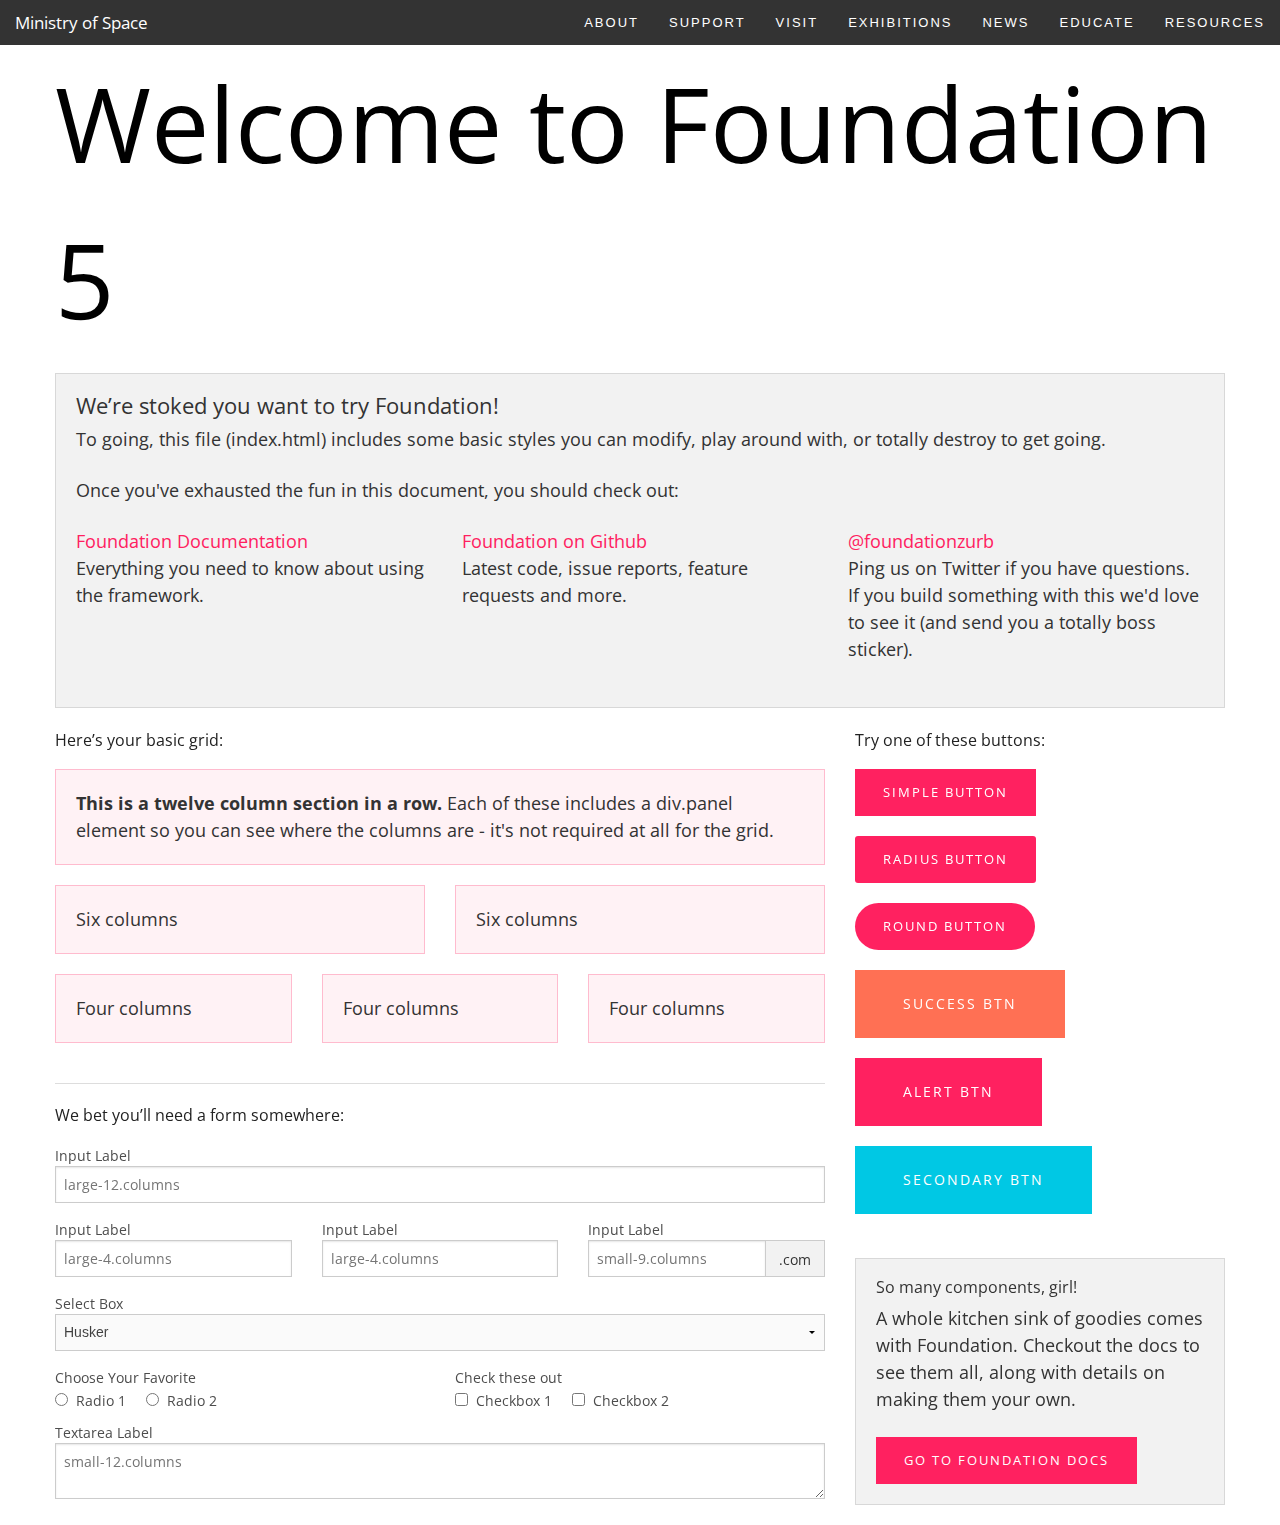
==== commit 30c8a4b1: "auto commit (mixture)" ====
--- a/back.html
+++ b/back.html
@@ -28,7 +28,7 @@
     <li><a href="#">Exhibitions</a></li>
     <li><a href="#">News</a></li>
     <li><a href="#">Educate</a></li>
-    <li><a href="#">Reources</a></li>
+    <li><a href="#">Resources</a></li>
   </ul>
 </aside>
 
@@ -49,7 +49,7 @@
     <li><a href="#">Exhibitions</a></li>
     <li><a href="#">News</a></li>
     <li><a href="#">Educate</a></li>
-    <li><a href="#">Reources</a></li>
+    <li><a href="#">Resources</a></li>
     </ul>
   </section>
 </nav>
